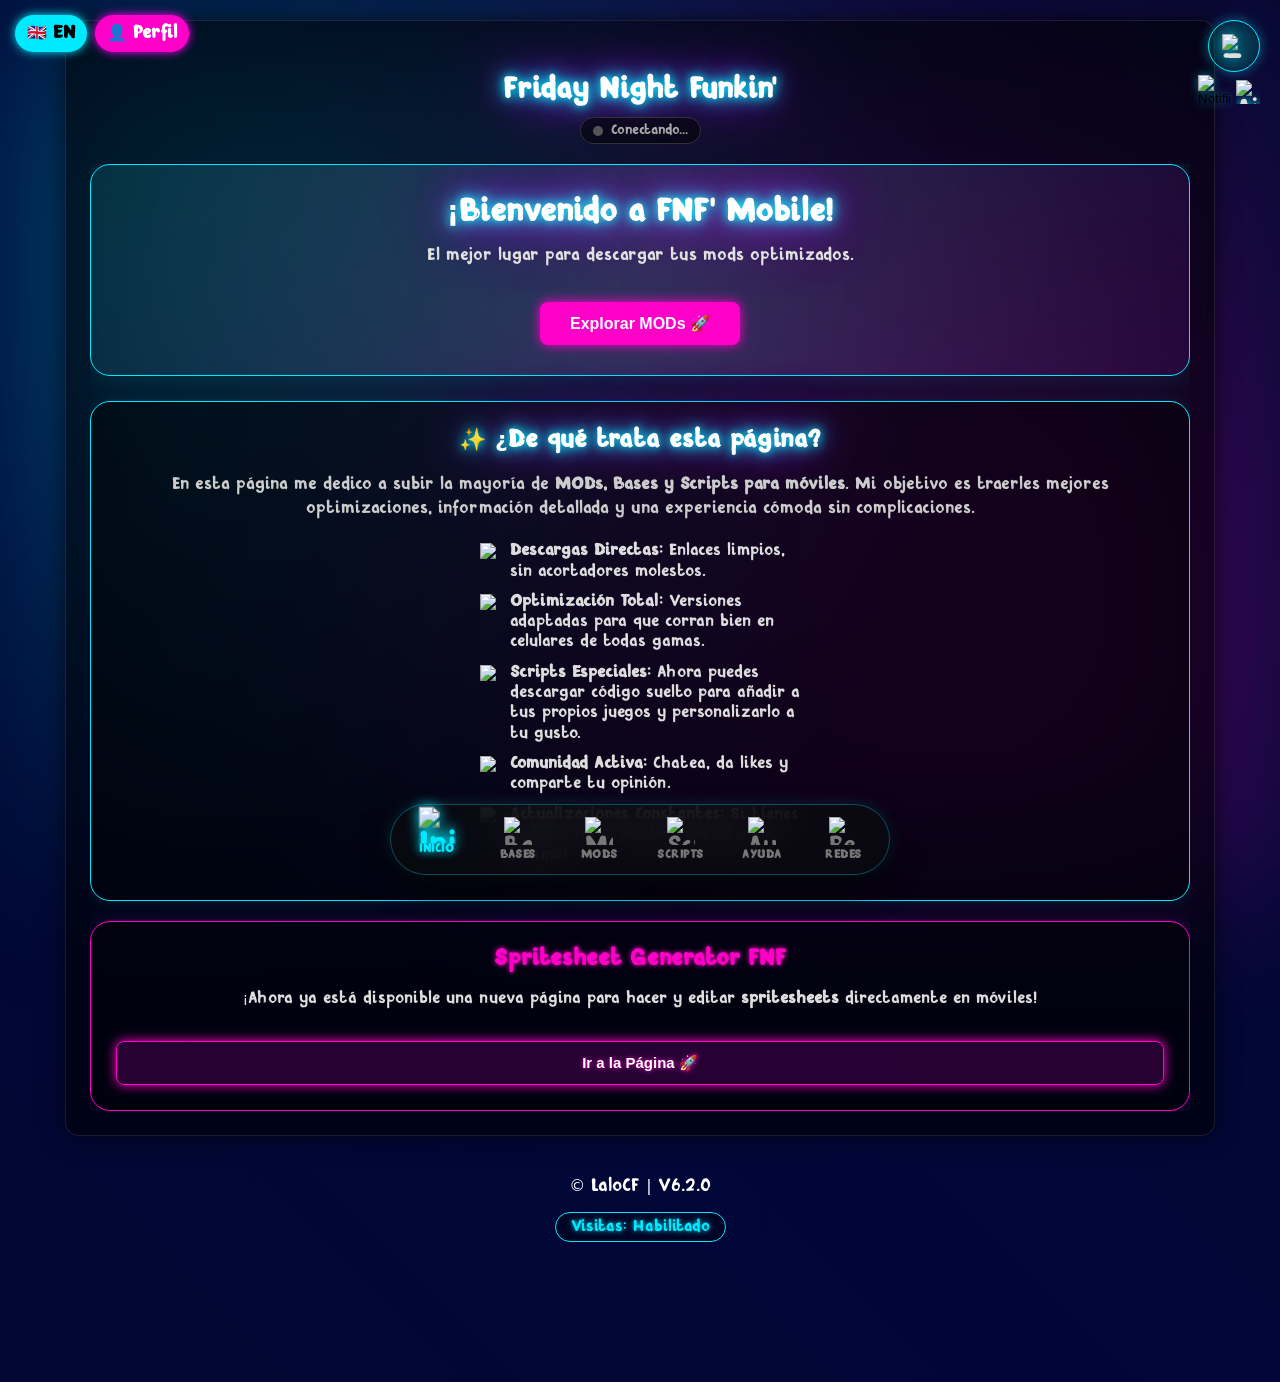
==== index.html @ 86d260ae "Update v6.2.0" ====
<!doctype html>
<html lang="es">

<head>
  <meta charset="utf-8" />
  <meta name="viewport" content="width=device-width,initial-scale=1, maximum-scale=1, user-scalable=no" />
  <title>FNF' - Mobile</title>

  <link rel="preconnect" href="https://www.gstatic.com" crossorigin>
  <link rel="preconnect" href="https://fnf-mobile-lalocf-default-rtdb.firebaseio.com" crossorigin>
  <link rel="apple-touch-icon" href="assets/icons/logo192.png">
  <link rel="icon" type="image/png" href="assets/icons/logo192.png">
  <link rel="shortcut icon" href="assets/icons/logo192.png">
  <link rel="manifest" href="manifest.json">
  <meta name="theme-color" content="#00eaff">
  <meta name="apple-mobile-web-app-capable" content="yes">
  <meta name="apple-mobile-web-app-status-bar-style" content="black-translucent">
  <meta name="viewport" content="width=device-width, initial-scale=1.0">

  <link rel="stylesheet" href="css/style.css">

  <link id="theme-style" rel="stylesheet" href="">

  <script>
    const savedTheme = localStorage.getItem('activeTheme') || 'default';
    if (savedTheme === 'retro') {
      document.write('<link rel="stylesheet" href="css/style2.css">');
    } else if (savedTheme === 'snokido') {
      document.write('<link rel="stylesheet" href="css/style3.css">');
    }

    const es_iOS = /iPad|iPhone|iPod/.test(navigator.userAgent) && !window.MSStream;

    if (es_iOS) {
      document.write('<link rel="stylesheet" href="css/style_liquidglass.css">');
      document.addEventListener("DOMContentLoaded", () => {
        document.body.classList.add('ios-theme');
      });
    }
  </script>
</head>

<body>

  <body>
    <div id="auth-overlay" class="auth-screen" style="display: none;">
      <div class="auth-card">
        <img src="assets/images/logo/LaloCF.webp" alt="Logo App" class="auth-logo">
        <h2>FNF' Ports Mobile</h2>
        <p data-es="Inicia sesión para acceder a las mejores bases, mods, scripts y soporte tecnico."
          data-en="Sign in to access the best engines, mods, scripts, and technical support.">
          Inicia sesión para acceder a las mejores bases, mods, scripts y soporte tecnico.
        </p>

        <button id="btn-google-login" onclick="iniciarSesionConGoogle()">
          <img src="https://cdn-icons-png.flaticon.com/128/300/300221.png" alt="Google">
          <span data-es="Entrar con Google" data-en="Sign in with Google">Iniciar sesión con Google</span>
        </button>

        <button onclick="entrarComoInvitado()"
          style="margin-top: 15px; width: 100%; padding: 12px; background: transparent; color: #b5b5bd; border: 1px solid rgba(255,255,255,0.2); border-radius: 14px; cursor: pointer; transition: 0.2s;">
          <span data-es="Iniciar sesión después" data-en="Sign in later">Iniciar sesión después</span>
        </button>
      </div>
    </div>

    <div id="profile-popup" class="popup">
      <div class="popup-content"
        style="text-align: center; padding: 25px; background: rgba(20, 20, 25, 0.95); backdrop-filter: blur(10px); -webkit-backdrop-filter: blur(10px); border: 1px solid rgba(255,255,255,0.1); border-radius: 24px; max-width: 340px; margin: auto;">
        <span class="popup-close" onclick="document.getElementById('profile-popup').classList.remove('show')"
          style="position: absolute; top: 15px; right: 15px; color: #aaa; cursor: pointer; font-size: 18px;">✖</span>
        <h2 class="glow" style="margin-bottom: 20px; color: white;" data-es="Mi Perfil" data-en="My Profile">Mi Perfil
        </h2>

        <div id="perfil-dinamico-contenido"></div>
      </div>
    </div>

    <div id="pro-menu-overlay" onclick="toggleProMenu()"></div>

    <div id="particles-container"></div>
    <nav class="bottom-nav">
      <div id="ios-pill" class="ios-glass-pill"></div>

      <div class="nav-item active" onclick="selectSection('home', this)">
        <span class="nav-icon"><img src="https://cdn-icons-png.flaticon.com/128/8367/8367640.png" alt="Inicio"></span>
        <span class="nav-text" data-es="Inicio" data-en="Home">Inicio</span>
      </div>
      <div class="nav-item" onclick="selectSection('apks', this)">
        <span class="nav-icon"><img src="https://cdn-icons-png.flaticon.com/128/5158/5158939.png" alt="Bases"></span>
        <span class="nav-text" data-es="Bases" data-en="Engines">Bases</span>
      </div>
      <div class="nav-item" onclick="selectSection('mods', this)">
        <span class="nav-icon"><img src="https://cdn-icons-png.flaticon.com/128/8176/8176146.png" alt="MODs"></span>
        <span class="nav-text" data-es="MODs" data-en="MODs">MODs</span>
      </div>
      <div class="nav-item" onclick="selectSection('scripts', this)">
        <span class="nav-icon"><img src="https://cdn-icons-png.flaticon.com/128/5567/5567743.png" alt="Scripts"></span>
        <span class="nav-text" data-es="Scripts" data-en="Scripts">Scripts</span>
      </div>
      <div class="nav-item" onclick="selectSection('help', this)">
        <span class="nav-icon"><img src="https://cdn-icons-png.flaticon.com/128/7978/7978351.png" alt="Ayuda"></span>
        <span class="nav-text" data-es="Ayuda" data-en="Help">Ayuda</span>
      </div>
      <div class="nav-item" onclick="selectSection('contact', this)">
        <span class="nav-icon"><img src="https://cdn-icons-png.flaticon.com/128/16955/16955208.png" alt="Redes"></span>
        <span class="nav-text" data-es="Redes" data-en="Socials">Redes</span>
      </div>
    </nav>

    <div id="toast-container" class="toast-container"></div>

    <div class="lang-btn" onclick="toggleLanguage()" id="langBtn"
      style="position:fixed; top:15px; left:15px; z-index:9999; background:var(--neon-blue, #00eaff); color:black; padding:8px 12px; border-radius:20px; font-weight:bold; cursor:pointer; box-shadow: 0 0 10px var(--neon-blue);">
      🇬🇧 EN</div>
    <div class="profile-btn" onclick="abrirPerfil()" id="profileBtn"
      style="position:fixed; top:15px; left:95px; z-index:9999; background:var(--neon-pink, #ff00ff); color:white; padding:8px 12px; border-radius:20px; font-weight:bold; cursor:pointer; box-shadow: 0 0 10px #ff00ff;">
      👤 <span data-es="Perfil" data-en="Profile">Perfil</span></div>

    <div id="settingsBtn" class="settings-btn" onclick="document.getElementById('settings-popup').classList.add('show')"
      style="display: flex; align-items: center; justify-content: center;">
      <img src="https://cdn-icons-png.flaticon.com/128/1040/1040221.png" alt="Ajustes"
        style="width: 24px; height: 24px; object-fit: contain;">
    </div>

    <div class="admin-float-btn" onclick="document.getElementById('admin-tools-popup').classList.add('show')"
      style="display: flex; align-items: center; justify-content: center;">
      <img src="https://cdn-icons-png.flaticon.com/128/1077/1077147.png" alt="Admin"
        style="width: 24px; height: 24px; object-fit: contain;">
    </div>
    <div class="theme-btn" onclick="toggleTheme()" style="display: flex; align-items: center; justify-content: center;">
      <img src="https://cdn-icons-png.flaticon.com/128/12180/12180668.png" alt="Tema Claro/Oscuro"
        style="width: 24px; height: 24px; object-fit: contain;">
    </div>

    <div class="notif-container">
      <button class="notif-bell-btn" onclick="toggleNotificaciones()">
        <img src="https://cdn-icons-png.flaticon.com/128/8509/8509651.png" alt="Notificaciones">
        <span id="badge-contador" class="notif-badge" style="display: none;">0</span>
      </button>
    </div>

    <div id="panel-notificaciones" class="notif-panel hidden">
      <div class="notif-header">
        <h3>Notificaciones</h3>
        <button class="close-notif" onclick="toggleNotificaciones()">✕</button>
      </div>
      <div id="admin-notif-area" class="admin-area" style="display: none;">
        <textarea id="txt-nueva-notif" placeholder="Aviso para los usuarios..."></textarea>
        <button class="btn-enviar-notif" onclick="enviarNotificacion()">Enviar Aviso</button>
      </div>
      <div id="lista-notificaciones" class="notif-list"></div>
    </div>
    </div>

    <div id="settings-popup" class="popup">
      <div class="popup-content popup-scroll-body"
        style="text-align: center; padding: 20px; max-width: 90%; width: 400px; max-height: 80vh; overflow-y: auto; box-sizing: border-box;">
        <span class="popup-close" onclick="document.getElementById('settings-popup').classList.remove('show')">✖</span>
        <h2 class="glow" data-es="Ajustes FNF'" data-en="FNF' Settings">Ajustes FNF'</h2>

        <div class="color-picker-wrapper" style="box-sizing: border-box; width: 100%;">
          <input type="color" id="themeColor" value="#00eaff">
          <span data-es="Color del Tema" data-en="Theme Color" style="font-weight: bold; color: var(--neon-blue);">Color
            del Tema</span>
        </div>

        <div
          style="margin-top: 15px; background: rgba(255,255,255,0.05); padding: 15px; border-radius: 10px; border: 1px solid #333; text-align: left; box-sizing: border-box; width: 100%;">
          <span style="font-weight: bold; color: #fff; display: block; margin-bottom: 10px;" data-es="Skin de la Página"
            data-en="Page Skin">Skin de la Página</span>

          <select id="themeSelector"
            style="width: 100%; padding: 10px; background: #000; color: var(--neon-blue); border: 1px solid var(--neon-blue); outline: none; font-size: 14px; cursor: pointer;">
            <option value="default">Tema Moderno (Glassmorphism)</option>
            <option value="retro">Tema Retro (Arcade)</option>
            <option value="snokido">Tema Snokido</option>
          </select>
        </div>

        <label
          style="display: flex; justify-content: space-between; align-items: center; margin-top: 15px; background: rgba(0,234,255,0.1); padding: 15px; border-radius: 8px; border: 1px solid var(--neon-blue); cursor: pointer; box-sizing: border-box; width: 100%;">
          <span style="font-weight: bold; color: var(--neon-blue); text-shadow: 0 0 5px var(--neon-blue);"
            data-es="🌈 Modo RGB (Chroma)" data-en="RGB Mode (Chroma)">Modo RGB (Chroma)</span>
          <input type="checkbox" id="chromaToggle" style="transform: scale(1.3);">
        </label>

        <div
          style="margin-top: 15px; text-align: left; background: rgba(255,255,255,0.05); padding: 15px; border-radius: 10px; border: 1px solid #333; box-sizing: border-box; width: 100%;">
          <h3 style="margin-top:0; font-size: 14px; color: var(--neon-blue); text-align: center;"
            data-es="⚡ Visuales y Rendimiento" data-en="⚡ Visuals & Performance">⚡ Visuales y Rendimiento</h3>

          <label
            style="display: flex; justify-content: space-between; align-items: center; margin-bottom: 15px; color: #ccc; font-size: 13px; cursor: pointer; width: 100%;">
            <span data-es="Partículas Animadas" data-en="Animated Particles">Partículas Animadas</span>
            <input type="checkbox" id="particlesToggle" style="transform: scale(1.3);">
          </label>

          <label
            style="display: flex; justify-content: space-between; align-items: center; margin-bottom: 15px; color: #ccc; font-size: 13px; cursor: pointer; width: 100%;">
            <span data-es="Modo Gama Baja" data-en="Low-End Mode">Modo Gama Baja</span>
            <input type="checkbox" id="lowEndToggle" style="transform: scale(1.3);">
          </label>

          <div style="border-top: 1px dashed #555; padding-top: 15px; margin-top: 5px; width: 100%;">
            <span style="display:block; margin-bottom: 10px; color: #ccc; font-size: 13px;"
              data-es="Intensidad del Cristal (Blur)" data-en="Glass Intensity (Blur)">Intensidad del Cristal
              (Blur)</span>
            <input type="range" id="blurSlider" min="0" max="30" value="15"
              style="width: 100%; cursor: pointer; box-sizing: border-box;">
          </div>

          <div style="margin-top: 15px; width: 100%;">
            <span style="display:block; margin-bottom: 10px; color: #ccc; font-size: 13px;"
              data-es="Grosor de Píldora iOS" data-en="iOS Pill Thickness">Grosor de Píldora iOS</span>
            <input type="range" id="pillSizeSlider" min="0" max="15" value="5"
              style="width: 100%; cursor: pointer; box-sizing: border-box;">
          </div>
        </div>

        <div class="font-picker-wrapper"
          style="margin-top: 15px; background: rgba(255,255,255,0.05); padding: 15px; border-radius: 10px; text-align: left; border: 1px solid #333; box-sizing: border-box; width: 100%;">
          <span style="display:block; margin-bottom: 8px; font-weight: bold; color: #fff;"
            data-es="Fuente Personalizada (.ttf)" data-en="Custom Font (.ttf)">Fuente Personalizada (.ttf)</span>
          <input type="file" id="customFontUpload" accept=".ttf"
            style="width: 100%; color: #fff; font-size: 12px; box-sizing: border-box;">
        </div>

        <div
          style="margin-top: 20px; border-top: 1px solid #333; padding-top: 15px; box-sizing: border-box; width: 100%;">
          <button class="btn" style="width:100%; background: #444; box-sizing: border-box;" onclick="resetSettings()"
            data-es="Restablecer Por Defecto" data-en="Reset to Default">Restablecer Por Defecto</button>
        </div>
      </div>
    </div>

    <div id="maintenance-popup" class="popup">
      <div class="popup-content"
        style="border: 2px solid #ff003c; box-shadow: 0 0 20px rgba(255, 0, 60, 0.5); text-align: center; max-width: 300px;">
        <h2 style="color: #ff003c; text-shadow: 0 0 10px #ff003c; font-size: 24px; margin-bottom: 10px;">🚧
          MANTENIMIENTO 🚧</h2>

        <h3 id="maintenance-mod-name" style="color: var(--neon-yellow); margin-bottom: 15px; font-size: 18px;">Nombre
          del Mod</h3>

        <p style="color: #ddd; font-size: 14px; line-height: 1.5; margin-bottom: 15px;">
          El enlace de descarga de este MOD ha sido reportado por la comunidad debido a una caída.
        </p>
        <p style="color: var(--neon-green); font-size: 13px; font-weight: bold; margin-bottom: 20px;">
          El Administrador ya ha sido notificado y está trabajando en repararlo. ¡Vuelve pronto!
        </p>

        <button class="btn" onclick="document.getElementById('maintenance-popup').classList.remove('show')"
          style="background-color: #333; color: white; width: 100%;">Entendido</button>
      </div>
    </div>



    <div id="ban-popup" class="popup">
      <div class="popup-content" style="padding: 20px;">
        <h2 class="glow" style="text-align: center;">🔨 Control de Baneo</h2>
        <p id="ban-target-info" style="font-size: 14px; margin-bottom: 15px; color: var(--neon-pink);"></p>
        <input type="text" id="banReason" class="reg-input" placeholder="Motivo del baneo">
        <input type="number" id="banDuration" class="reg-input" placeholder="Horas (ej: 24)" value="24">
        <button class="btn" id="confirmBanBtn" style="width: 100%; background: red;">Banear Usuario</button>
        <button class="btn" onclick="document.getElementById('ban-popup').classList.remove('show')"
          style="width: 100%; background: #444; margin-top: 10px;">Cancelar</button>
      </div>
    </div>

    <div id="admin-popup" class="popup">
      <div class="popup-content" style="text-align: center; padding: 20px;">
        <h2 class="glow">Acceso Superusuario</h2>
        <p>Introduce el código de seguridad:</p>
        <input type="password" id="adminCode" class="reg-input" placeholder="Código">
        <button class="btn" onclick="verifyAdmin()" style="width: 100%">Entrar</button>
        <p onclick="document.getElementById('admin-popup').classList.remove('show')"
          style="cursor:pointer; color:gray; font-size:12px; margin-top:10px;">Cancelar</p>
      </div>
    </div>

    <div id="admin-tools-popup" class="popup">
      <div class="popup-content" style="padding: 20px; text-align: center;">
        <span class="popup-close"
          onclick="document.getElementById('admin-tools-popup').classList.remove('show')">✖</span>
        <h2 class="glow">Panel de Control Global</h2>
        <textarea id="globalNotifText" class="reg-input" placeholder="Ej: Enviar una Notificación" rows="3"
          style="resize:none;"></textarea>
        <button class="btn" onclick="sendGlobalNotification()"
          style="width: 30%; display: flex; align-items: center; justify-content: center; gap: 8px;">
          <img src="https://cdn-icons-png.flaticon.com/128/1827/1827370.png" style="align-items: center;" alt="Campana"
            class="btn-icon">
          Enviar Notificación
        </button>

        <hr style="border: 1px solid #333; margin: 15px 0;">
        <h3 style="color: #aaa; font-size: 14px; margin-bottom: 10px;">Opciones de Desarrollador:</h3>
        <button class="btn" id="btnForceIOS" onclick="toggleForceIOS()"
          style="width: 100%; background: #222; border: 1px solid #00eaff; color: #00eaff;">🍏 Forzar Interfaz
          iOS</button>
      </div>
    </div>

    <div id="update-popup" class="popup">
      <div class="popup-content glass-update-card" style="padding: 0; width: 90%; max-width: 400px;">

        <div class="update-header-art">
          <div class="update-icon-circle"
            style="background: rgb(42, 42, 42); width: 60px; height: 60px; border-radius: 50%; display: flex; align-items: center; justify-content: center; margin: 0 auto; box-shadow: 0 0 20px rgba(255,255,255,0.3);">
            <img src="https://cdn-icons-png.flaticon.com/128/14466/14466980.png" alt="Actualización"
              style="width: 65px;">
          </div>
          <div class="popup-close" onclick="closeUpdatePopup()"
            style="position: absolute; top: 15px; right: 15px; color: white; cursor: pointer;">✖</div>
        </div>
        <div class="update-body">
          <h2 class="glow" style="margin: 0; font-size: 24px; color: white; letter-spacing: 1px;"
            data-es="¡Novedades v6.1.0!" data-en="What's New v6.0.0!">¡Novedades v6.1.0!</h2>
          <p style="text-align: center; color: #a1a1aa; font-size: 14px; margin-bottom: 20px;">Los cambios más recientes
            en FNF Mobile:</p>
          <ul class="update-list-modern" style="margin-top:15px; list-style: none; padding-left: 0;">

            <li
              style="display: flex; align-items: center; gap: 10px; border-left: 4px solid var(--neon-blue); padding: 8px; margin-bottom: 5px; background: rgba(255,255,255,0.05);">
              <img src="https://cdn-icons-png.flaticon.com/128/16595/16595006.png" alt=""
                style="width: 20px; height: 20px; flex-shrink: 0; object-fit: contain; border-radius: 0 !important; transform: translateY(1.5px);">
              <span data-es="Se añadio un nuevo mod <b>EliasFunki Revive!</b>"
                data-en="Added new <b>EliasFunki Revive!</b> mod" style="font-size: 13.5px; line-height: 1.3;"> Se
                añadio un nuevo mod: <b>EliasFunki Revive! </b></span>
            </li>

            <li
              style="display: flex; align-items: center; gap: 10px; border-left: 4px solid var(--neon-red); padding: 8px; margin-bottom: 5px; background: rgba(255,255,255,0.05);">
              <img src="https://cdn-icons-png.flaticon.com/128/891/891448.png" alt=""
                style="width: 20px; height: 20px; flex-shrink: 0; object-fit: contain; border-radius: 0 !important; transform: translateY(1.5px);">
              <span data-es="Se añadio un nuevo apartado en la pagina de Inicio"
                data-en="A new section was added to the Home page" style="font-size: 13.5px; line-height: 1.3;"> Se
                añadio un nuevo apartado en la pagina de Inicio</span>
            </li>

            <li
              style="display: flex; align-items: center; gap: 10px; border-left: 4px solid var(--neon-red); padding: 8px; margin-bottom: 5px; background: rgba(255,255,255,0.05);">
              <img src="https://cdn-icons-png.flaticon.com/128/4149/4149678.png" alt=""
                style="width: 20px; height: 20px; flex-shrink: 0; object-fit: contain; border-radius: 0 !important; transform: translateY(1.5px);">
              <span data-es="Corrección de errores y mejoras" data-en="Bug fixes and improvements"
                style="font-size: 13.5px; line-height: 1.3;">Corrección de errores y mejoras</span>
            </li>

          </ul>
          <button class="btn-update-action" onclick="closeUpdatePopup()" data-es="¡Entendido!" data-en="Got it!"
            style="margin-top: 15px;">¡Entendido!</button>
        </div>
      </div>
    </div>

    <div id="install-popup" class="popup">
      <div class="popup-content" style="text-align: center; padding: 25px; max-width: 350px;">
        <h2 class="glow" style="margin-top:0; font-size:22px;" data-es="📱 Instalar App" data-en="📱 Install App">📱
          Instalar App</h2>
        <div style="display: flex; gap: 10px; margin-top: 15px;">
          <button class="btn" style="flex: 1; background: #444;" onclick="dismissInstall()" data-es="Luego"
            data-en="Later">Luego</button>
          <button class="btn" style="flex: 1;" onclick="installApp()" data-es="Sí, instalar" data-en="Install">Sí,
            instalar</button>
        </div>
      </div>
    </div>

    <div id="register-popup" class="popup">
      <div class="popup-content" style="text-align: center; padding: 20px;">
        <h2 class="glow" data-es="Registro de Usuario" data-en="User Registration">Registro de Usuario</h2>
        <input type="text" id="regName" class="reg-input" placeholder="Tu Apodo">
        <input type="url" id="regLink" class="reg-input" placeholder="Link de tu canal de YouTube (Opcional)">
        <input type="url" id="regAvatar" class="reg-input" placeholder="URL Foto (Opcional)">
        <button class="btn" onclick="saveRegistration()" style="width: 100%" data-es="Aceptar"
          data-en="Accept">Aceptar</button>
      </div>
    </div>

    <header id="snokido-header" class="master-header" style="display: none;">
      <div class="top-bar">
        <div class="logo-text">FNF'</div>

        <div class="top-bar-actions">
          <div class="action-icon" onclick="toggleTheme()" title="Cambiar Tema">☼</div>
          <div class="action-icon" onclick="document.getElementById('search-popup').classList.add('show')"
            title="Buscar">🔍</div>
          <div class="action-icon" onclick="abrirPerfil()" title="Perfil">👤</div>
        </div>
      </div>

      <nav class="sub-bar">
        <div class="sub-bar-wrapper">
          <div class="home-nav-item" onclick="selectSection('home', this)">🏠</div>
          <button class="filter-btn" onclick="selectSection('apks', this)">Bases</button>
          <button class="filter-btn" onclick="selectSection('mods', this)">Mods</button>
          <button class="filter-btn" onclick="selectSection('help', this)">Ayuda</button>
          <button class="filter-btn" onclick="selectSection('scripts', this)">Scripts</button>
        </div>
      </nav>
    </header>

    <div class="container">
      <header
        style="display:flex; justify-content:center; align-items:center; margin-bottom:20px; position:relative; margin-top: 30px;">
        <div style="text-align:center">

          <h1 class="glow" id="fnf-title" onclick="activarAdminOculto()"
            style="user-select: none; touch-action: manipulation; cursor: pointer; margin: 0; font-size: 26px;">
            Friday Night Funkin'
          </h1>

          <div class="server-status" style="margin-top: 10px;">
            <div id="statusDot" class="status-dot"></div>
            <span id="statusText">Conectando...</span>
          </div>

        </div>
      </header>

      <div id="searchContainer" class="search-wrapper" style="display:none;">
        <input type="text" id="globalSearch" class="search-input" placeholder="🔍 Buscar..." onkeyup="filterContent()">
      </div>

      <div id="filterContainer" class="filter-bar" style="display:none;">
        <div class="filter-btn active" onclick="setFilter('all', this)" data-es="Todos" data-en="All">Todos</div>
        <div class="filter-btn" onclick="setFilter('low', this)">🟢 <span data-es="Gama Baja" data-en="Low End">Gama
            Baja</span></div>
        <div class="filter-btn" onclick="setFilter('mid', this)">🟡 <span data-es="Gama Media" data-en="Mid End">Gama
            Media</span></div>
        <div class="filter-btn" onclick="setFilter('high', this)">🔴 <span data-es="Gama Alta" data-en="High End">Gama
            Alta</span></div>
      </div>

      <section id="home" class="section active">
        <div class="hero-banner">
          <h1 class="glow" style="font-size: 28px; margin-bottom: 15px; margin-top: 0;"
            data-es="¡Bienvenido a FNF' Mobile!" data-en="Welcome to FNF' Mobile!">¡Bienvenido a FNF' Mobile!</h1>
          <p style="color: #ddd; margin-bottom: 25px; font-size: 15px; line-height: 1.4;"
            data-es="El mejor lugar para descargar tus mods optimizados."
            data-en="The best place to download optimized mods.">El mejor lugar para descargar tus mods optimizados.</p>
          <button class="btn" style="font-size: 16px; padding: 12px 30px;"
            onclick="document.querySelectorAll('.nav-item')[2].click()" data-es="Explorar MODs 🚀"
            data-en="Explore MODs 🚀">Explorar MODs 🚀</button>
        </div>

        <div class="info-card">
          <h2 class="glow" style="font-size: 22px; margin-top: 0;" data-es="✨ ¿De qué trata esta página?"
            data-en="✨ What is this page about?">✨ ¿De qué trata esta página?</h2>
          <p style="color: #ccc; font-size: 15px; line-height: 1.6; margin-bottom: 20px;"
            data-es="En esta página me dedico a subir la mayoría de <b>MODs, Bases y Scripts para móviles</b>. Mi objetivo es traerles mejores optimizaciones, información detallada y una experiencia cómoda sin complicaciones."
            data-en="On this page, I upload most of the <b>MODs, Engines, and Scripts</b> for mobile devices. My goal is to bring you better optimizations, detailed information, and a comfortable, hassle-free experience.">
            En esta página me dedico a subir la mayoría de <b>MODs, Motores y Scripts para móviles</b>. Mi objetivo es
            traerles mejores optimizaciones, información detallada y una experiencia cómoda sin complicaciones.</p>

          <ul class="info-list">
            <li style="display: flex; align-items: flex-start; gap: 10px;">
              <img src="https://cdn-icons-png.flaticon.com/128/892/892303.png" alt="Cohete"
                style="width: 20px; height: 20px; flex-shrink: 0; object-fit: contain; border-radius: 0 !important; transform: translateY(2px);">
              <span data-es="<b>Descargas Directas:</b> Enlaces limpios, sin acortadores molestos."
                data-en="<b>Direct Downloads:</b> Clean links, without annoying shorteners."
                style="line-height: 1.4;"><b>Descargas Directas:</b> Enlaces limpios, sin acortadores molestos.</span>
            </li>

            <li style="display: flex; align-items: flex-start; gap: 10px;">
              <img src="https://cdn-icons-png.flaticon.com/128/541/541070.png" alt="Celular"
                style="width: 20px; height: 20px; flex-shrink: 0; object-fit: contain; border-radius: 0 !important; transform: translateY(2px);">
              <span
                data-es="<b>Optimización Total:</b> Versiones adaptadas para que corran bien en celulares de todas gamas."
                data-en="<b>Total Optimization:</b> Adapted versions to run smoothly on all mobile devices."
                style="line-height: 1.4;"><b>Optimización Total:</b> Versiones adaptadas para que corran bien en
                celulares de todas gamas.</span>
            </li>

            <li style="display: flex; align-items: flex-start; gap: 10px;">
              <img src="https://cdn-icons-png.flaticon.com/128/17205/17205086.png" alt="Scripts"
                style="width: 20px; height: 20px; flex-shrink: 0; object-fit: contain; border-radius: 0 !important; transform: translateY(2px);">
              <span
                data-es="<b>Scripts Especiales:</b> Ahora puedes descargar código suelto para añadir a tus propios juegos y personalizarlo a tu gusto."
                data-en="<b>Special Scripts:</b> Now you can download custom code to add to your own games and personalize it to your liking."
                style="line-height: 1.4;"><b>Scripts Especiales:</b> Ahora puedes descargar código suelto para añadir a
                tus propios juegos y personalizarlo a tu gusto.</span>
            </li>

            <li style="display: flex; align-items: flex-start; gap: 10px;">
              <img src="https://cdn-icons-png.flaticon.com/128/3097/3097841.png" alt="Comunidad"
                style="width: 20px; height: 20px; flex-shrink: 0; object-fit: contain; border-radius: 0 !important; transform: translateY(2px);">
              <span data-es="<b>Comunidad Activa:</b> Chatea, da likes y comparte tu opinión."
                data-en="<b>Active Community:</b> Chat, leave likes, and share your opinion."
                style="line-height: 1.4;"><b>Comunidad Activa:</b> Chatea, da likes y comparte tu opinión.</span>
            </li>

            <li style="display: flex; align-items: flex-start; gap: 10px;">
              <img src="https://cdn-icons-png.flaticon.com/128/1265/1265905.png" alt="Campana"
                style="width: 20px; height: 20px; flex-shrink: 0; object-fit: contain; border-radius: 0 !important; transform: translateY(2px);">
              <span data-es="<b>Actualizaciones Constantes:</b> Si tienes dudas o ideas puedes contactarme. ¡Animo!"
                data-en="<b>Constant Updates:</b> If you have questions or ideas, you can contact me. Keep it up!"
                style="line-height: 1.4;"><b>Actualizaciones Constantes:</b> Si tienes dudas o ideas puedes contactarme.
                ¡Animo!</span>
            </li>
          </ul>
        </div>

        <div class="info-card"
          style="margin-top: 20px; border: 1px solid var(--neon-pink); box-shadow: 0 0 15px rgba(255, 0, 255, 0.15);">
          <h2 class="glow"
            style="font-size: 20px; margin-top: 0; color: var(--neon-pink); text-shadow: 0 0 5px var(--neon-pink);"
            data-es="Spritesheet Generator FNF" data-en="Spritesheet Generator FNF">Spritesheet Generator FNF</h2>
          <p style="color: #ddd; font-size: 14.5px; line-height: 1.5; margin-bottom: 20px;"
            data-es="¡Ahora ya está disponible una nueva página para hacer y editar <b>spritesheets</b> directamente en móviles!"
            data-en="A new page is now available to make and edit <b>spritesheets</b> directly on mobile!">¡Ahora ya
            está disponible una nueva página para hacer y editar <b>spritesheets</b> directamente en móviles!</p>
          <button class="btn"
            style="width: 100%; font-size: 15px; padding: 12px; background: rgba(255, 0, 255, 0.15); border: 1px solid var(--neon-pink); color: #fff; text-shadow: 0 0 5px var(--neon-pink); font-weight: bold; transition: all 0.3s ease;"
            onclick="window.open('https://lalocf2.github.io/spritesheet-generator-fnf/', '_blank')"
            data-es="Ir a la Página 🚀" data-en="Go to Page 🚀">Ir a la Página 🚀</button>
        </div>

      </section>

      <section id="apks" class="section">
        <h2 class="glow" data-es="Descargas" data-en="Downloads">Descargas</h2>
        <div class="apks-grid" id="apksContainer">

          <div class="apk-card">
            <button class="admin-led-btn" id="btn-led-apk1" onclick="toggleGreenLed('apk1', event)"
              style="display: flex; align-items: center; gap: 4px;">
              <img src="https://cdn-icons-png.flaticon.com/128/14035/14035769.png" alt="LED"
                style="width: 18px; height: 18px; object-fit: contain; transform: translateY(4.5px);"> Act. LED
            </button>
            <div class="like-container" id="like-apk1" onclick="handleLike('apk1', this)"
              style="display: flex; align-items: center; gap: 4px;">
              <span class="like-icon" style="display: flex; align-items: center;"><img
                  src="https://cdn-icons-png.flaticon.com/128/8028/8028304.png" alt="Like"
                  style="width: 20px; height: 20px; object-fit: contain; transform: translateY(4.5px);"></span>
              <span class="like-count" id="count-apk1">0</span>
            </div>
            <div class="dl-counter" style="display: flex; align-items: center; gap: 4px;">
              <img src="https://cdn-icons-png.flaticon.com/128/892/892303.png" alt="Descargas"
                style="width: 18px; height: 18px; object-fit: contain; transform: translateY(4.5px);"> <span
                id="dl-apk1">0</span>
            </div>

            <div style="text-align: right; margin-top: -2px; margin-bottom: 5px;">
              <button onclick="cargarNovedadesTXT('apk1', 'base')"
                style="width: 35%; padding: 6px 10px; background: rgba(144, 19, 254, 0.2); color: #d088ff; border: 1px solid rgba(144, 19, 254, 0.5); border-radius: 20px; font-weight: bold; font-size: 11px; cursor: pointer; backdrop-filter: blur(4px); -webkit-backdrop-filter: blur(4px); transition: 0.2s;">
                📋 Novedades
              </button>
            </div>

            <div style="width: 100%; display: block; clear: both; margin-top: 6px; margin-bottom: 6px;">
              <button onclick="abrirMenuCompartir('apk1', 'Psych Engine')"
                style="display: inline-flex; align-items: center; gap: 3px; background-color: rgba(0, 234, 255, 0.1); color: #00eaff; border: 1px solid #00eaff; padding: 2px 6px; border-radius: 4px; font-size: 10px; font-weight: bold; cursor: pointer; line-height: 1; vertical-align: middle;">
                <img src="https://cdn-icons-png.flaticon.com/128/2099/2099085.png" alt="Share"
                  style="width: 10px; height: 10px; object-fit: contain; filter: invert(1);"> Compartir
              </button>
            </div>

            <img src="assets/images/webp/logopsych.webp">
            <h3><span class="led-dot led-green" id="led-green-apk1" style="display:none;"></span>Psych Engine</h3>
            <div class="card-buttons">
              <button class="btn" onclick="openApkInfo('apk1')" data-es="Más Info" data-en="More Info">Más Info</button>
              <button class="btn btn-chat" onclick="openModComments('apk1', 'Psych Engine')"
                style="display: flex; align-items: center; justify-content: center; gap: 5px;">
                <img src="https://cdn-icons-png.flaticon.com/128/1041/1041916.png" alt="Chat"
                  style="width: 20px; height: 20px; object-fit: contain; transform: translateY(4.5px);"> Chat
              </button>
            </div>
          </div>

          <div class="apk-card">
            <button class="admin-led-btn" id="btn-led-apk2" onclick="toggleGreenLed('apk2', event)"
              style="display: flex; align-items: center; gap: 4px;">
              <img src="https://cdn-icons-png.flaticon.com/128/14035/14035769.png" alt="LED"
                style="width: 18px; height: 18px; object-fit: contain; transform: translateY(4.5px);"> Act. LED
            </button>
            <div class="like-container" id="like-apk2" onclick="handleLike('apk2', this)"
              style="display: flex; align-items: center; gap: 4px;">
              <span class="like-icon" style="display: flex; align-items: center;"><img
                  src="https://cdn-icons-png.flaticon.com/128/8028/8028304.png" alt="Like"
                  style="width: 20px; height: 20px; object-fit: contain; transform: translateY(4.5px);"></span>
              <span class="like-count" id="count-apk2">0</span>
            </div>
            <div class="dl-counter" style="display: flex; align-items: center; gap: 4px;">
              <img src="https://cdn-icons-png.flaticon.com/128/892/892303.png" alt="Descargas"
                style="width: 18px; height: 18px; object-fit: contain; transform: translateY(4.5px);"> <span
                id="dl-apk2">0</span>
            </div>

            <div style="text-align: right; margin-top: -2px; margin-bottom: 5px;">
              <button onclick="cargarNovedadesTXT('apk2', 'base')"
                style="width: 35%; padding: 6px 10px; background: rgba(144, 19, 254, 0.2); color: #d088ff; border: 1px solid rgba(144, 19, 254, 0.5); border-radius: 20px; font-weight: bold; font-size: 11px; cursor: pointer; backdrop-filter: blur(4px); -webkit-backdrop-filter: blur(4px); transition: 0.2s;">
                📋 Novedades
              </button>
            </div>

            <div style="width: 100%; display: block; clear: both; margin-top: 6px; margin-bottom: 6px;">
              <button onclick="abrirMenuCompartir('apk2', 'Psych Online')"
                style="display: inline-flex; align-items: center; gap: 3px; background-color: rgba(0, 234, 255, 0.1); color: #00eaff; border: 1px solid #00eaff; padding: 2px 6px; border-radius: 4px; font-size: 10px; font-weight: bold; cursor: pointer; line-height: 1; vertical-align: middle;">
                <img src="https://cdn-icons-png.flaticon.com/128/2099/2099085.png" alt="Share"
                  style="width: 10px; height: 10px; object-fit: contain; filter: invert(1);"> Compartir
              </button>
            </div>

            <img src="assets/images/webp/logoonline.webp">
            <h3><span class="led-dot led-green" id="led-green-apk2" style="display:none;"></span>Psych Online</h3>
            <div class="card-buttons">
              <button class="btn" onclick="openApkInfo('apk2')" data-es="Más Info" data-en="More Info">Más Info</button>
              <button class="btn btn-chat" onclick="openModComments('apk2', 'Psych Online')"
                style="display: flex; align-items: center; justify-content: center; gap: 5px;">
                <img src="https://cdn-icons-png.flaticon.com/128/1041/1041916.png" alt="Chat"
                  style="width: 20px; height: 20px; object-fit: contain; transform: translateY(4.5px);"> Chat
              </button>
            </div>
          </div>

          <div class="apk-card">
            <button class="admin-led-btn" id="btn-led-apk3" onclick="toggleGreenLed('apk3', event)"
              style="display: flex; align-items: center; gap: 4px;">
              <img src="https://cdn-icons-png.flaticon.com/128/14035/14035769.png" alt="LED"
                style="width: 18px; height: 18px; object-fit: contain; transform: translateY(4.5px);"> Act. LED
            </button>
            <div class="like-container" id="like-apk3" onclick="handleLike('apk3', this)"
              style="display: flex; align-items: center; gap: 4px;">
              <span class="like-icon" style="display: flex; align-items: center;"><img
                  src="https://cdn-icons-png.flaticon.com/128/8028/8028304.png" alt="Like"
                  style="width: 20px; height: 20px; object-fit: contain; transform: translateY(4.5px);"></span>
              <span class="like-count" id="count-apk3">0</span>
            </div>
            <div class="dl-counter" style="display: flex; align-items: center; gap: 4px;">
              <img src="https://cdn-icons-png.flaticon.com/128/892/892303.png" alt="Descargas"
                style="width: 18px; height: 18px; object-fit: contain; transform: translateY(4.5px);"> <span
                id="dl-apk3">0</span>
            </div>

            <div style="text-align: right; margin-top: -2px; margin-bottom: 5px;">
              <button onclick="cargarNovedadesTXT('apk3', 'base')"
                style="width: 35%; padding: 6px 10px; background: rgba(144, 19, 254, 0.2); color: #d088ff; border: 1px solid rgba(144, 19, 254, 0.5); border-radius: 20px; font-weight: bold; font-size: 11px; cursor: pointer; backdrop-filter: blur(4px); -webkit-backdrop-filter: blur(4px); transition: 0.2s;">
                📋 Novedades
              </button>
            </div>

            <div style="width: 100%; display: block; clear: both; margin-top: 6px; margin-bottom: 6px;">
              <button onclick="abrirMenuCompartir('apk3', 'CodeName Engine')"
                style="display: inline-flex; align-items: center; gap: 3px; background-color: rgba(0, 234, 255, 0.1); color: #00eaff; border: 1px solid #00eaff; padding: 2px 6px; border-radius: 4px; font-size: 10px; font-weight: bold; cursor: pointer; line-height: 1; vertical-align: middle;">
                <img src="https://cdn-icons-png.flaticon.com/128/2099/2099085.png" alt="Share"
                  style="width: 10px; height: 10px; object-fit: contain; filter: invert(1);"> Compartir
              </button>
            </div>

            <img src="assets/images/webp/logocode.webp">
            <h3><span class="led-dot led-green" id="led-green-apk3" style="display:none;"></span>CodeName Engine</h3>
            <div class="card-buttons">
              <button class="btn" onclick="openApkInfo('apk3')" data-es="Más Info" data-en="More Info">Más Info</button>
              <button class="btn btn-chat" onclick="openModComments('apk3', 'CodeName Engine')"
                style="display: flex; align-items: center; justify-content: center; gap: 5px;">
                <img src="https://cdn-icons-png.flaticon.com/128/1041/1041916.png" alt="Chat"
                  style="width: 20px; height: 20px; object-fit: contain; transform: translateY(4.5px);"> Chat
              </button>
            </div>
          </div>

          <div class="apk-card">
            <button class="admin-led-btn" id="btn-led-apk4" onclick="toggleGreenLed('apk4', event)"
              style="display: flex; align-items: center; gap: 4px;">
              <img src="https://cdn-icons-png.flaticon.com/128/14035/14035769.png" alt="LED"
                style="width: 18px; height: 18px; object-fit: contain; transform: translateY(4.5px);"> Act. LED
            </button>
            <div class="like-container" id="like-apk4" onclick="handleLike('apk4', this)"
              style="display: flex; align-items: center; gap: 4px;">
              <span class="like-icon" style="display: flex; align-items: center;"><img
                  src="https://cdn-icons-png.flaticon.com/128/8028/8028304.png" alt="Like"
                  style="width: 20px; height: 20px; object-fit: contain; transform: translateY(4.5px);"></span>
              <span class="like-count" id="count-apk4">0</span>
            </div>
            <div class="dl-counter" style="display: flex; align-items: center; gap: 4px;">
              <img src="https://cdn-icons-png.flaticon.com/128/892/892303.png" alt="Descargas"
                style="width: 18px; height: 18px; object-fit: contain; transform: translateY(4.5px);"> <span
                id="dl-apk4">0</span>
            </div>

            <div style="text-align: right; margin-top: -2px; margin-bottom: 5px;">
              <button onclick="cargarNovedadesTXT('apk4', 'base')"
                style="width: 35%; padding: 6px 10px; background: rgba(144, 19, 254, 0.2); color: #d088ff; border: 1px solid rgba(144, 19, 254, 0.5); border-radius: 20px; font-weight: bold; font-size: 11px; cursor: pointer; backdrop-filter: blur(4px); -webkit-backdrop-filter: blur(4px); transition: 0.2s;">
                📋 Novedades
              </button>
            </div>

            <div style="width: 100%; display: block; clear: both; margin-top: 6px; margin-bottom: 6px;">
              <button onclick="abrirMenuCompartir('apk4', 'Plus Engine')"
                style="display: inline-flex; align-items: center; gap: 3px; background-color: rgba(0, 234, 255, 0.1); color: #00eaff; border: 1px solid #00eaff; padding: 2px 6px; border-radius: 4px; font-size: 10px; font-weight: bold; cursor: pointer; line-height: 1; vertical-align: middle;">
                <img src="https://cdn-icons-png.flaticon.com/128/2099/2099085.png" alt="Share"
                  style="width: 10px; height: 10px; object-fit: contain; filter: invert(1);"> Compartir
              </button>
            </div>

            <img src="assets/images/webp/logopsych.webp">
            <h3><span class="led-dot led-green" id="led-green-apk4" style="display:none;"></span>Plus Engine</h3>
            <div class="card-buttons">
              <button class="btn" onclick="openApkInfo('apk4')" data-es="Más Info" data-en="More Info">Más Info</button>
              <button class="btn btn-chat" onclick="openModComments('apk4', 'Plus Engine')"
                style="display: flex; align-items: center; justify-content: center; gap: 5px;">
                <img src="https://cdn-icons-png.flaticon.com/128/1041/1041916.png" alt="Chat"
                  style="width: 20px; height: 20px; object-fit: contain; transform: translateY(4.5px);"> Chat
              </button>
            </div>
          </div>

          <div class="apk-card">
            <button class="admin-led-btn" id="btn-led-apk5" onclick="toggleGreenLed('apk5', event)"
              style="display: flex; align-items: center; gap: 4px;">
              <img src="https://cdn-icons-png.flaticon.com/128/14035/14035769.png" alt="LED"
                style="width: 18px; height: 18px; object-fit: contain; transform: translateY(4.5px);"> Act. LED
            </button>
            <div class="like-container" id="like-apk5" onclick="handleLike('apk5', this)"
              style="display: flex; align-items: center; gap: 4px;">
              <span class="like-icon" style="display: flex; align-items: center;"><img
                  src="https://cdn-icons-png.flaticon.com/128/8028/8028304.png" alt="Like"
                  style="width: 20px; height: 20px; object-fit: contain; transform: translateY(4.5px);"></span>
              <span class="like-count" id="count-apk5">0</span>
            </div>
            <div class="dl-counter" style="display: flex; align-items: center; gap: 4px;">
              <img src="https://cdn-icons-png.flaticon.com/128/892/892303.png" alt="Descargas"
                style="width: 18px; height: 18px; object-fit: contain; transform: translateY(4.5px);"> <span
                id="dl-apk5">0</span>
            </div>

            <div style="text-align: right; margin-top: -2px; margin-bottom: 5px;">
              <button onclick="cargarNovedadesTXT('apk5', 'base')"
                style="width: 35%; padding: 6px 10px; background: rgba(144, 19, 254, 0.2); color: #d088ff; border: 1px solid rgba(144, 19, 254, 0.5); border-radius: 20px; font-weight: bold; font-size: 11px; cursor: pointer; backdrop-filter: blur(4px); -webkit-backdrop-filter: blur(4px); transition: 0.2s;">
                📋 Novedades
              </button>
            </div>

            <div style="width: 100%; display: block; clear: both; margin-top: 6px; margin-bottom: 6px;">
              <button onclick="abrirMenuCompartir('apk5', 'P-Slice Engine')"
                style="display: inline-flex; align-items: center; gap: 3px; background-color: rgba(0, 234, 255, 0.1); color: #00eaff; border: 1px solid #00eaff; padding: 2px 6px; border-radius: 4px; font-size: 10px; font-weight: bold; cursor: pointer; line-height: 1; vertical-align: middle;">
                <img src="https://cdn-icons-png.flaticon.com/128/2099/2099085.png" alt="Share"
                  style="width: 10px; height: 10px; object-fit: contain; filter: invert(1);"> Compartir
              </button>
            </div>

            <img src="assets/images/webp/logop.webp">
            <h3><span class="led-dot led-green" id="led-green-apk5" style="display:none;"></span>P-Slice Engine</h3>
            <div class="card-buttons">
              <button class="btn" onclick="openApkInfo('apk5')" data-es="Más Info" data-en="More Info">Más Info</button>
              <button class="btn btn-chat" onclick="openModComments('apk5', 'P-Slice Engine')"
                style="display: flex; align-items: center; justify-content: center; gap: 5px;">
                <img src="https://cdn-icons-png.flaticon.com/128/1041/1041916.png" alt="Chat"
                  style="width: 20px; height: 20px; object-fit: contain; transform: translateY(4.5px);"> Chat
              </button>
            </div>
          </div>

          <div class="apk-card">
            <button class="admin-led-btn" id="btn-led-apk6" onclick="toggleGreenLed('apk6', event)"
              style="display: flex; align-items: center; gap: 4px;">
              <img src="https://cdn-icons-png.flaticon.com/128/14035/14035769.png" alt="LED"
                style="width: 18px; height: 18px; object-fit: contain; transform: translateY(4.5px);"> Act. LED
            </button>
            <div class="like-container" id="like-apk6" onclick="handleLike('apk6', this)"
              style="display: flex; align-items: center; gap: 4px;">
              <span class="like-icon" style="display: flex; align-items: center;"><img
                  src="https://cdn-icons-png.flaticon.com/128/8028/8028304.png" alt="Like"
                  style="width: 20px; height: 20px; object-fit: contain; transform: translateY(4.5px);"></span>
              <span class="like-count" id="count-apk6">0</span>
            </div>
            <div class="dl-counter" style="display: flex; align-items: center; gap: 4px;">
              <img src="https://cdn-icons-png.flaticon.com/128/892/892303.png" alt="Descargas"
                style="width: 18px; height: 18px; object-fit: contain; transform: translateY(4.5px);"> <span
                id="dl-apk6">0</span>
            </div>

            <div style="text-align: right; margin-top: -2px; margin-bottom: 5px;">
              <button onclick="cargarNovedadesTXT('apk6', 'base')"
                style="width: 35%; padding: 6px 10px; background: rgba(144, 19, 254, 0.2); color: #d088ff; border: 1px solid rgba(144, 19, 254, 0.5); border-radius: 20px; font-weight: bold; font-size: 11px; cursor: pointer; backdrop-filter: blur(4px); -webkit-backdrop-filter: blur(4px); transition: 0.2s;">
                📋 Novedades
              </button>
            </div>

            <div style="width: 100%; display: block; clear: both; margin-top: 6px; margin-bottom: 6px;">
              <button onclick="abrirMenuCompartir('apk6', 'Nova Fleare')"
                style="display: inline-flex; align-items: center; gap: 3px; background-color: rgba(0, 234, 255, 0.1); color: #00eaff; border: 1px solid #00eaff; padding: 2px 6px; border-radius: 4px; font-size: 10px; font-weight: bold; cursor: pointer; line-height: 1; vertical-align: middle;">
                <img src="https://cdn-icons-png.flaticon.com/128/2099/2099085.png" alt="Share"
                  style="width: 10px; height: 10px; object-fit: contain; filter: invert(1);"> Compartir
              </button>
            </div>

            <img src="assets/images/webp/logof.webp">
            <h3><span class="led-dot led-green" id="led-green-apk6" style="display:none;"></span>Nova Fleare</h3>
            <div class="card-buttons">
              <button class="btn" onclick="openApkInfo('apk6')" data-es="Más Info" data-en="More Info">Más Info</button>
              <button class="btn btn-chat" onclick="openModComments('apk6', 'NovaFleare Engine')"
                style="display: flex; align-items: center; justify-content: center; gap: 5px;">
                <img src="https://cdn-icons-png.flaticon.com/128/1041/1041916.png" alt="Chat"
                  style="width: 20px; height: 20px; object-fit: contain; transform: translateY(4.5px);"> Chat
              </button>
            </div>
          </div>

          <div class="apk-card">
            <button class="admin-led-btn" id="btn-led-apk7" onclick="toggleGreenLed('apk7', event)"
              style="display: flex; align-items: center; gap: 4px;">
              <img src="https://cdn-icons-png.flaticon.com/128/14035/14035769.png" alt="LED"
                style="width: 18px; height: 18px; object-fit: contain; transform: translateY(4.5px);"> Act. LED
            </button>
            <div class="like-container" id="like-apk7" onclick="handleLike('apk7', this)"
              style="display: flex; align-items: center; gap: 4px;">
              <span class="like-icon" style="display: flex; align-items: center;"><img
                  src="https://cdn-icons-png.flaticon.com/128/8028/8028304.png" alt="Like"
                  style="width: 20px; height: 20px; object-fit: contain; transform: translateY(4.5px);"></span>
              <span class="like-count" id="count-apk7">0</span>
            </div>
            <div class="dl-counter" style="display: flex; align-items: center; gap: 4px;">
              <img src="https://cdn-icons-png.flaticon.com/128/892/892303.png" alt="Descargas"
                style="width: 18px; height: 18px; object-fit: contain; transform: translateY(4.5px);"> <span
                id="dl-apk7">0</span>
            </div>

            <div style="text-align: right; margin-top: -2px; margin-bottom: 5px;">
              <button onclick="cargarNovedadesTXT('apk7', 'base')"
                style="width: 35%; padding: 6px 10px; background: rgba(144, 19, 254, 0.2); color: #d088ff; border: 1px solid rgba(144, 19, 254, 0.5); border-radius: 20px; font-weight: bold; font-size: 11px; cursor: pointer; backdrop-filter: blur(4px); -webkit-backdrop-filter: blur(4px); transition: 0.2s;">
                📋 Novedades
              </button>
            </div>

            <div style="width: 100%; display: block; clear: both; margin-top: 6px; margin-bottom: 6px;">
              <button onclick="abrirMenuCompartir('apk7', 'PsychEngine EK')"
                style="display: inline-flex; align-items: center; gap: 3px; background-color: rgba(0, 234, 255, 0.1); color: #00eaff; border: 1px solid #00eaff; padding: 2px 6px; border-radius: 4px; font-size: 10px; font-weight: bold; cursor: pointer; line-height: 1; vertical-align: middle;">
                <img src="https://cdn-icons-png.flaticon.com/128/2099/2099085.png" alt="Share"
                  style="width: 10px; height: 10px; object-fit: contain; filter: invert(1);"> Compartir
              </button>
            </div>

            <img src="assets/images/webp/logoek.webp">
            <h3><span class="led-dot led-green" id="led-green-apk7" style="display:none;"></span>PsychEngine EK</h3>
            <div class="card-buttons">
              <button class="btn" onclick="openApkInfo('apk7')" data-es="Más Info" data-en="More Info">Más Info</button>
              <button class="btn btn-chat" onclick="openModComments('apk7', 'PsychEngine EK')"
                style="display: flex; align-items: center; justify-content: center; gap: 5px;">
                <img src="https://cdn-icons-png.flaticon.com/128/1041/1041916.png" alt="Chat"
                  style="width: 20px; height: 20px; object-fit: contain; transform: translateY(4.5px);"> Chat
              </button>
            </div>
          </div>

          <div class="apk-card">
            <button class="admin-led-btn" id="btn-led-apk8" onclick="toggleGreenLed('apk8', event)"
              style="display: flex; align-items: center; gap: 4px;">
              <img src="https://cdn-icons-png.flaticon.com/128/14035/14035769.png" alt="LED"
                style="width: 18px; height: 18px; object-fit: contain; transform: translateY(4.5px);"> Act. LED
            </button>
            <div class="like-container" id="like-apk8" onclick="handleLike('apk8', this)"
              style="display: flex; align-items: center; gap: 4px;">
              <span class="like-icon" style="display: flex; align-items: center;"><img
                  src="https://cdn-icons-png.flaticon.com/128/8028/8028304.png" alt="Like"
                  style="width: 20px; height: 20px; object-fit: contain; transform: translateY(4.5px);"></span>
              <span class="like-count" id="count-apk8">0</span>
            </div>
            <div class="dl-counter" style="display: flex; align-items: center; gap: 4px;">
              <img src="https://cdn-icons-png.flaticon.com/128/892/892303.png" alt="Descargas"
                style="width: 18px; height: 18px; object-fit: contain; transform: translateY(4.5px);"> <span
                id="dl-apk8">0</span>
            </div>

            <div style="text-align: right; margin-top: -2px; margin-bottom: 5px;">
              <button onclick="cargarNovedadesTXT('apk8', 'base')"
                style="width: 35%; padding: 6px 10px; background: rgba(144, 19, 254, 0.2); color: #d088ff; border: 1px solid rgba(144, 19, 254, 0.5); border-radius: 20px; font-weight: bold; font-size: 11px; cursor: pointer; backdrop-filter: blur(4px); -webkit-backdrop-filter: blur(4px); transition: 0.2s;">
                📋 Novedades
              </button>
            </div>

            <div style="width: 100%; display: block; clear: both; margin-top: 6px; margin-bottom: 6px;">
              <button onclick="abrirMenuCompartir('apk8', 'Shadow Engine')"
                style="display: inline-flex; align-items: center; gap: 3px; background-color: rgba(0, 234, 255, 0.1); color: #00eaff; border: 1px solid #00eaff; padding: 2px 6px; border-radius: 4px; font-size: 10px; font-weight: bold; cursor: pointer; line-height: 1; vertical-align: middle;">
                <img src="https://cdn-icons-png.flaticon.com/128/2099/2099085.png" alt="Share"
                  style="width: 10px; height: 10px; object-fit: contain; filter: invert(1);"> Compartir
              </button>
            </div>

            <img src="assets/images/webp/logose.webp">
            <h3><span class="led-dot led-green" id="led-green-apk8" style="display:none;"></span>Shadow Engine</h3>
            <div class="card-buttons">
              <button class="btn" onclick="openApkInfo('apk8')" data-es="Más Info" data-en="More Info">Más Info</button>
              <button class="btn btn-chat" onclick="openModComments('apk8', 'Shadow Engine')"
                style="display: flex; align-items: center; justify-content: center; gap: 5px;">
                <img src="https://cdn-icons-png.flaticon.com/128/1041/1041916.png" alt="Chat"
                  style="width: 20px; height: 20px; object-fit: contain; transform: translateY(4.5px);"> Chat
              </button>
            </div>
          </div>
        </div>
      </section>

      <section id="mods" class="section">
        <h2 class="glow" data-es="MODs Disponibles" data-en="Available MODs">MODs Disponibles</h2>
        <div class="mods-grid" id="modsContainer">

          <div class="mod-card" data-gama="low" data-engine="Psych Engine" data-ram="2-3GB RAM"
            data-size="31.16 MB Opt<br>100.02 MB No Opt" id="card-mod98_2">
            <span class="gama-badge gama-low">Baja</span>
            <button class="admin-pin-btn" onclick="toggleModPin('mod98_2', event)"
              style="display: flex; align-items: center; gap: 4px;">
              <img src="https://cdn-icons-png.flaticon.com/128/12483/12483013.png" alt="Fijar"
                style="width: 16px; height: 16px; object-fit: contain; transform: translateY(2px);"> Fijar
            </button>
            <button class="admin-led-btn" id="btn-led-mod98_2" onclick="toggleGreenLed('mod98_2', event)"
              style="display: flex; align-items: center; gap: 4px;">
              <img src="https://cdn-icons-png.flaticon.com/128/14035/14035769.png" alt="LED"
                style="width: 18px; height: 18px; object-fit: contain; transform: translateY(4.5px);"> Act. LED
            </button>
            <button class="admin-new-btn" onclick="toggleNewMod('card-mod98_2')"
              style="display: flex; align-items: center; gap: 4px; margin-top: 5px; background-color: #ffea00; color: black; border: none; padding: 2px 6px; border-radius: 4px; font-size: 12px; font-weight: bold; cursor: pointer;">
              <img src="https://cdn-icons-png.flaticon.com/128/1828/1828884.png" alt="Star"
                style="width: 14px; height: 14px; object-fit: contain; transform: translateY(1px);"> Nuevo
            </button>
            <button class="admin-fix-btn" onclick="fixBrokenLink('mod98_2')"
              style="display: flex; align-items: center; gap: 4px; margin-top: 5px; background-color: #00ff41; color: black; border: none; padding: 2px 6px; border-radius: 4px; font-size: 12px; font-weight: bold; cursor: pointer;">
              <img src="https://cdn-icons-png.flaticon.com/128/5278/5278663.png" alt="Fix"
                style="width: 14px; height: 14px; object-fit: contain; transform: translateY(1px);"> Reparar
            </button>

            <div class="like-container" id="like-mod98_2" onclick="handleLike('mod98_2', this)"
              style="display: flex; align-items: center; gap: 4px;">
              <span class="like-icon" style="display: flex; align-items: center;"><img
                  src="https://cdn-icons-png.flaticon.com/128/8028/8028304.png" alt="Like"
                  style="width: 20px; height: 20px; object-fit: contain; transform: translateY(4.5px);"></span>
              <span class="like-count" id="count-mod98_2">0</span>
            </div>
            <div class="dl-counter" style="display: flex; align-items: center; gap: 4px;">
              <img src="https://cdn-icons-png.flaticon.com/128/892/892303.png" alt="Descargas"
                style="width: 18px; height: 18px; object-fit: contain; transform: translateY(4.5px);"> <span
                id="dl-mod98_2">0</span>
            </div>

            <div style="width: 100%; display: block; clear: both; margin-top: 6px; margin-bottom: 6px;">
              <button onclick="abrirMenuCompartir('mod98_2', 'GameOverse')"
                style="display: inline-flex; align-items: center; gap: 3px; background-color: rgba(0, 234, 255, 0.1); color: #00eaff; border: 1px solid #00eaff; padding: 2px 6px; border-radius: 4px; font-size: 10px; font-weight: bold; cursor: pointer; line-height: 1; vertical-align: middle;">
                <img src="https://cdn-icons-png.flaticon.com/128/2099/2099085.png" alt="Share"
                  style="width: 10px; height: 10px; object-fit: contain; filter: invert(1);"> Compartir
              </button>
            </div>

            <h3><span class="led-dot led-green" id="led-green-mod98_2" style="display:none;"></span>EliasFunkin Revival
            </h3>
            <div class="card-buttons">
              <button class="btn" onclick="openModInfo('mod98_2')" data-es="Más Info" data-en="More Info">Más
                Info</button>
              <button class="btn btn-chat" onclick="openModComments('mod98_2', 'EliasFunkin Revival')"
                style="display: flex; align-items: center; justify-content: center; gap: 5px;">
                <img src="https://cdn-icons-png.flaticon.com/128/1041/1041916.png" alt="Chat"
                  style="width: 20px; height: 20px; object-fit: contain; transform: translateY(4.5px);"> Chat
              </button>
            </div>
          </div>

          <div class="mod-card" data-gama="low" data-engine="Psych Engine" data-ram="2GB RAM" data-size="6.66 MB"
            id="card-mod98_3">
            <span class="gama-badge gama-low">Baja</span>
            <button class="admin-pin-btn" onclick="toggleModPin('mod98_3', event)"
              style="display: flex; align-items: center; gap: 4px;">
              <img src="https://cdn-icons-png.flaticon.com/128/12483/12483013.png" alt="Fijar"
                style="width: 16px; height: 16px; object-fit: contain; transform: translateY(2px);"> Fijar
            </button>
            <button class="admin-led-btn" id="btn-led-mod98_3" onclick="toggleGreenLed('mod98_3', event)"
              style="display: flex; align-items: center; gap: 4px;">
              <img src="https://cdn-icons-png.flaticon.com/128/14035/14035769.png" alt="LED"
                style="width: 18px; height: 18px; object-fit: contain; transform: translateY(4.5px);"> Act. LED
            </button>
            <button class="admin-new-btn" onclick="toggleNewMod('card-mod98_3')"
              style="display: flex; align-items: center; gap: 4px; margin-top: 5px; background-color: #ffea00; color: black; border: none; padding: 2px 6px; border-radius: 4px; font-size: 12px; font-weight: bold; cursor: pointer;">
              <img src="https://cdn-icons-png.flaticon.com/128/1828/1828884.png" alt="Star"
                style="width: 14px; height: 14px; object-fit: contain; transform: translateY(1px);"> Nuevo
            </button>
            <button class="admin-fix-btn" onclick="fixBrokenLink('mod98_3')"
              style="display: flex; align-items: center; gap: 4px; margin-top: 5px; background-color: #00ff41; color: black; border: none; padding: 2px 6px; border-radius: 4px; font-size: 12px; font-weight: bold; cursor: pointer;">
              <img src="https://cdn-icons-png.flaticon.com/128/5278/5278663.png" alt="Fix"
                style="width: 14px; height: 14px; object-fit: contain; transform: translateY(1px);"> Reparar
            </button>

            <div class="like-container" id="like-mod98_3" onclick="handleLike('mod98_3', this)"
              style="display: flex; align-items: center; gap: 4px;">
              <span class="like-icon" style="display: flex; align-items: center;"><img
                  src="https://cdn-icons-png.flaticon.com/128/8028/8028304.png" alt="Like"
                  style="width: 20px; height: 20px; object-fit: contain; transform: translateY(4.5px);"></span>
              <span class="like-count" id="count-mod98_3">0</span>
            </div>
            <div class="dl-counter" style="display: flex; align-items: center; gap: 4px;">
              <img src="https://cdn-icons-png.flaticon.com/128/892/892303.png" alt="Descargas"
                style="width: 18px; height: 18px; object-fit: contain; transform: translateY(4.5px);"> <span
                id="dl-mod98_3">0</span>
            </div>

            <div style="width: 100%; display: block; clear: both; margin-top: 6px; margin-bottom: 6px;">
              <button onclick="abrirMenuCompartir('mod98_3', 'GameOverse')"
                style="display: inline-flex; align-items: center; gap: 3px; background-color: rgba(0, 234, 255, 0.1); color: #00eaff; border: 1px solid #00eaff; padding: 2px 6px; border-radius: 4px; font-size: 10px; font-weight: bold; cursor: pointer; line-height: 1; vertical-align: middle;">
                <img src="https://cdn-icons-png.flaticon.com/128/2099/2099085.png" alt="Share"
                  style="width: 10px; height: 10px; object-fit: contain; filter: invert(1);"> Compartir
              </button>
            </div>

            <h3><span class="led-dot led-green" id="led-green-mod98_3" style="display:none;"></span>GameOverse</h3>
            <div class="card-buttons">
              <button class="btn" onclick="openModInfo('mod98_3')" data-es="Más Info" data-en="More Info">Más
                Info</button>
              <button class="btn btn-chat" onclick="openModComments('mod98_3', 'GameOverse')"
                style="display: flex; align-items: center; justify-content: center; gap: 5px;">
                <img src="https://cdn-icons-png.flaticon.com/128/1041/1041916.png" alt="Chat"
                  style="width: 20px; height: 20px; object-fit: contain; transform: translateY(4.5px);"> Chat
              </button>
            </div>
          </div>

          <div class="mod-card" data-gama="low" data-engine="P-Slice" data-ram="2GB RAM" data-size="16.15 MB"
            id="card-mod98_4">
            <span class="gama-badge gama-low">Baja</span>
            <button class="admin-pin-btn" onclick="toggleModPin('mod98_4', event)"
              style="display: flex; align-items: center; gap: 4px;">
              <img src="https://cdn-icons-png.flaticon.com/128/12483/12483013.png" alt="Fijar"
                style="width: 16px; height: 16px; object-fit: contain; transform: translateY(2px);"> Fijar
            </button>
            <button class="admin-led-btn" id="btn-led-mod98_4" onclick="toggleGreenLed('mod98_4', event)"
              style="display: flex; align-items: center; gap: 4px;">
              <img src="https://cdn-icons-png.flaticon.com/128/14035/14035769.png" alt="LED"
                style="width: 18px; height: 18px; object-fit: contain; transform: translateY(4.5px);"> Act. LED
            </button>
            <button class="admin-new-btn" onclick="toggleNewMod('card-mod98_4')"
              style="display: flex; align-items: center; gap: 4px; margin-top: 5px; background-color: #ffea00; color: black; border: none; padding: 2px 6px; border-radius: 4px; font-size: 12px; font-weight: bold; cursor: pointer;">
              <img src="https://cdn-icons-png.flaticon.com/128/1828/1828884.png" alt="Star"
                style="width: 14px; height: 14px; object-fit: contain; transform: translateY(1px);"> Nuevo
            </button>
            <button class="admin-fix-btn" onclick="fixBrokenLink('mod98_4')"
              style="display: flex; align-items: center; gap: 4px; margin-top: 5px; background-color: #00ff41; color: black; border: none; padding: 2px 6px; border-radius: 4px; font-size: 12px; font-weight: bold; cursor: pointer;">
              <img src="https://cdn-icons-png.flaticon.com/128/5278/5278663.png" alt="Fix"
                style="width: 14px; height: 14px; object-fit: contain; transform: translateY(1px);"> Reparar
            </button>

            <div class="like-container" id="like-mod98_4" onclick="handleLike('mod98_4', this)"
              style="display: flex; align-items: center; gap: 4px;">
              <span class="like-icon" style="display: flex; align-items: center;"><img
                  src="https://cdn-icons-png.flaticon.com/128/8028/8028304.png" alt="Like"
                  style="width: 20px; height: 20px; object-fit: contain; transform: translateY(4.5px);"></span>
              <span class="like-count" id="count-mod98_4">0</span>
            </div>
            <div class="dl-counter" style="display: flex; align-items: center; gap: 4px;">
              <img src="https://cdn-icons-png.flaticon.com/128/892/892303.png" alt="Descargas"
                style="width: 18px; height: 18px; object-fit: contain; transform: translateY(4.5px);"> <span
                id="dl-mod98_4">0</span>
            </div>

            <div style="width: 100%; display: block; clear: both; margin-top: 6px; margin-bottom: 6px;">
              <button onclick="abrirMenuCompartir('mod98_4', 'Pibby Rescript')"
                style="display: inline-flex; align-items: center; gap: 3px; background-color: rgba(0, 234, 255, 0.1); color: #00eaff; border: 1px solid #00eaff; padding: 2px 6px; border-radius: 4px; font-size: 10px; font-weight: bold; cursor: pointer; line-height: 1; vertical-align: middle;">
                <img src="https://cdn-icons-png.flaticon.com/128/2099/2099085.png" alt="Share"
                  style="width: 10px; height: 10px; object-fit: contain; filter: invert(1);"> Compartir
              </button>
            </div>

            <h3><span class="led-dot led-green" id="led-green-mod98_4" style="display:none;"></span>Pibby Rescript</h3>
            <div class="card-buttons">
              <button class="btn" onclick="openModInfo('mod98_4')" data-es="Más Info" data-en="More Info">Más
                Info</button>
              <button class="btn btn-chat" onclick="openModComments('mod98_4', 'Pibby Rescript')"
                style="display: flex; align-items: center; justify-content: center; gap: 5px;">
                <img src="https://cdn-icons-png.flaticon.com/128/1041/1041916.png" alt="Chat"
                  style="width: 20px; height: 20px; object-fit: contain; transform: translateY(4.5px);"> Chat
              </button>
            </div>
          </div>

          <div class="mod-card" data-gama="low" data-engine="Psych Engine" data-ram="2GB RAM" data-size="56.30 MB"
            data-tags="psych 2gb ram español" id="card-mod98_5">
            <span class="gama-badge gama-low">Baja</span>
            <button class="admin-pin-btn" onclick="toggleModPin('mod98_5', event)"
              style="display: flex; align-items: center; gap: 4px;">
              <img src="https://cdn-icons-png.flaticon.com/128/12483/12483013.png" alt="Fijar"
                style="width: 16px; height: 16px; object-fit: contain; transform: translateY(2px);"> Fijar
            </button>
            <button class="admin-led-btn" id="btn-led-mod98_5" onclick="toggleGreenLed('mod98_5', event)"
              style="display: flex; align-items: center; gap: 4px;">
              <img src="https://cdn-icons-png.flaticon.com/128/14035/14035769.png" alt="LED"
                style="width: 18px; height: 18px; object-fit: contain; transform: translateY(4.5px);"> Act. LED
            </button>
            <button class="admin-new-btn" onclick="toggleNewMod('card-mod98_5')"
              style="display: flex; align-items: center; gap: 4px; margin-top: 5px; background-color: #ffea00; color: black; border: none; padding: 2px 6px; border-radius: 4px; font-size: 12px; font-weight: bold; cursor: pointer;">
              <img src="https://cdn-icons-png.flaticon.com/128/1828/1828884.png" alt="Star"
                style="width: 14px; height: 14px; object-fit: contain; transform: translateY(1px);"> Nuevo
            </button>
            <button class="admin-fix-btn" onclick="fixBrokenLink('mod98_5')"
              style="display: flex; align-items: center; gap: 4px; margin-top: 5px; background-color: #00ff41; color: black; border: none; padding: 2px 6px; border-radius: 4px; font-size: 12px; font-weight: bold; cursor: pointer;">
              <img src="https://cdn-icons-png.flaticon.com/128/5278/5278663.png" alt="Fix"
                style="width: 14px; height: 14px; object-fit: contain; transform: translateY(1px);"> Reparar
            </button>

            <div class="like-container" id="like-mod98_5" onclick="handleLike('mod98_5', this)"
              style="display: flex; align-items: center; gap: 4px;">
              <span class="like-icon" style="display: flex; align-items: center;"><img
                  src="https://cdn-icons-png.flaticon.com/128/8028/8028304.png" alt="Like"
                  style="width: 20px; height: 20px; object-fit: contain; transform: translateY(4.5px);"></span>
              <span class="like-count" id="count-mod98_5">0</span>
            </div>
            <div class="dl-counter" style="display: flex; align-items: center; gap: 4px;">
              <img src="https://cdn-icons-png.flaticon.com/128/892/892303.png" alt="Descargas"
                style="width: 18px; height: 18px; object-fit: contain; transform: translateY(4.5px);"> <span
                id="dl-mod98_5">0</span>
            </div>

            <div style="width: 100%; display: block; clear: both; margin-top: 6px; margin-bottom: 6px;">
              <button onclick="abrirMenuCompartir('mod98_5', 'FruitNinja V1.5')"
                style="display: inline-flex; align-items: center; gap: 3px; background-color: rgba(0, 234, 255, 0.1); color: #00eaff; border: 1px solid #00eaff; padding: 2px 6px; border-radius: 4px; font-size: 10px; font-weight: bold; cursor: pointer; line-height: 1; vertical-align: middle;">
                <img src="https://cdn-icons-png.flaticon.com/128/2099/2099085.png" alt="Share"
                  style="width: 10px; height: 10px; object-fit: contain; filter: invert(1);"> Compartir
              </button>
            </div>

            <h3><span class="led-dot led-green" id="led-green-mod98_5" style="display:none;"></span>FruitNinja V1.5</h3>
            <div class="mod-tags-container"
              style="display: flex; gap: 5px; justify-content: center; margin-bottom: 10px; flex-wrap: wrap;">
              <span
                style="background: rgba(0, 234, 255, 0.1); color: var(--neon-blue); padding: 2px 6px; border-radius: 4px; font-size: 10px; border: 1px solid var(--neon-blue);">⚙️
                Psych</span>
              <span
                style="background: rgba(255, 0, 255, 0.1); color: var(--neon-pink); padding: 2px 6px; border-radius: 4px; font-size: 10px; border: 1px solid var(--neon-pink);">💾
                2GB RAM</span>
              <span
                style="background: rgba(0, 255, 65, 0.1); color: #00ff41; padding: 2px 6px; border-radius: 4px; font-size: 10px; border: 1px solid #00ff41;">🇪🇸
                Español</span>
            </div>
            <div class="card-buttons">
              <button class="btn" onclick="openModInfo('mod98_5')" data-es="Más Info" data-en="More Info">Más
                Info</button>
              <button class="btn btn-chat" onclick="openModComments('mod98_5', 'FruitNinja V1.5')"
                style="display: flex; align-items: center; justify-content: center; gap: 5px;">
                <img src="https://cdn-icons-png.flaticon.com/128/1041/1041916.png" alt="Chat"
                  style="width: 20px; height: 20px; object-fit: contain; transform: translateY(4.5px);"> Chat
              </button>
            </div>
          </div>

          <div class="mod-card" data-gama="low" data-engine="Psych Engine" data-ram="3GB RAM" data-size="7.86 MB"
            data-tags="v-slice 3gb ram ingles" id="card-mod98_6">
            <span class="gama-badge gama-low">Baja</span>
            <button class="admin-pin-btn" onclick="toggleModPin('mod98_6', event)"
              style="display: flex; align-items: center; gap: 4px;">
              <img src="https://cdn-icons-png.flaticon.com/128/12483/12483013.png" alt="Fijar"
                style="width: 16px; height: 16px; object-fit: contain; transform: translateY(2px);"> Fijar
            </button>
            <button class="admin-led-btn" id="btn-led-mod98_6" onclick="toggleGreenLed('mod98_6', event)"
              style="display: flex; align-items: center; gap: 4px;">
              <img src="https://cdn-icons-png.flaticon.com/128/14035/14035769.png" alt="LED"
                style="width: 18px; height: 18px; object-fit: contain; transform: translateY(4.5px);"> Act. LED
            </button>
            <button class="admin-new-btn" onclick="toggleNewMod('card-mod98_6')"
              style="display: flex; align-items: center; gap: 4px; margin-top: 5px; background-color: #ffea00; color: black; border: none; padding: 2px 6px; border-radius: 4px; font-size: 12px; font-weight: bold; cursor: pointer;">
              <img src="https://cdn-icons-png.flaticon.com/128/1828/1828884.png" alt="Star"
                style="width: 14px; height: 14px; object-fit: contain; transform: translateY(1px);"> Nuevo
            </button>
            <button class="admin-fix-btn" onclick="fixBrokenLink('mod98_6')"
              style="display: flex; align-items: center; gap: 4px; margin-top: 5px; background-color: #00ff41; color: black; border: none; padding: 2px 6px; border-radius: 4px; font-size: 12px; font-weight: bold; cursor: pointer;">
              <img src="https://cdn-icons-png.flaticon.com/128/5278/5278663.png" alt="Fix"
                style="width: 14px; height: 14px; object-fit: contain; transform: translateY(1px);"> Reparar
            </button>

            <div class="like-container" id="like-mod98_6" onclick="handleLike('mod98_6', this)"
              style="display: flex; align-items: center; gap: 4px;">
              <span class="like-icon" style="display: flex; align-items: center;"><img
                  src="https://cdn-icons-png.flaticon.com/128/8028/8028304.png" alt="Like"
                  style="width: 20px; height: 20px; object-fit: contain; transform: translateY(4.5px);"></span>
              <span class="like-count" id="count-mod98_6">0</span>
            </div>
            <div class="dl-counter" style="display: flex; align-items: center; gap: 4px;">
              <img src="https://cdn-icons-png.flaticon.com/128/892/892303.png" alt="Descargas"
                style="width: 18px; height: 18px; object-fit: contain; transform: translateY(4.5px);"> <span
                id="dl-mod98_6">0</span>
            </div>

            <div style="width: 100%; display: block; clear: both; margin-top: 6px; margin-bottom: 6px;">
              <button onclick="abrirMenuCompartir('mod98_6', 'TKOII FanChart')"
                style="display: inline-flex; align-items: center; gap: 3px; background-color: rgba(0, 234, 255, 0.1); color: #00eaff; border: 1px solid #00eaff; padding: 2px 6px; border-radius: 4px; font-size: 10px; font-weight: bold; cursor: pointer; line-height: 1; vertical-align: middle;">
                <img src="https://cdn-icons-png.flaticon.com/128/2099/2099085.png" alt="Share"
                  style="width: 10px; height: 10px; object-fit: contain; filter: invert(1);"> Compartir
              </button>
            </div>

            <h3><span class="led-dot led-green" id="led-green-mod98_6" style="display:none;"></span>TKOII FanChart</h3>
            <div class="mod-tags-container"
              style="display: flex; gap: 5px; justify-content: center; margin-bottom: 10px; flex-wrap: wrap;">
              <span
                style="background: rgba(255, 0, 0, 0.1); color: #ff003c; padding: 2px 6px; border-radius: 4px; font-size: 10px; border: 1px solid #ff003c;">⚙️
                V-Slice</span>
              <span
                style="background: rgba(255, 153, 0, 0.1); color: #ff9900; padding: 2px 6px; border-radius: 4px; font-size: 10px; border: 1px solid #ff9900;">💾
                3GB RAM</span>
              <span
                style="background: rgba(150, 150, 150, 0.1); color: #ccc; padding: 2px 6px; border-radius: 4px; font-size: 10px; border: 1px solid #ccc;">🇺🇸
                Inglés</span>
            </div>
            <div class="card-buttons">
              <button class="btn" onclick="openModInfo('mod98_6')" data-es="Más Info" data-en="More Info">Más
                Info</button>
              <button class="btn btn-chat" onclick="openModComments('mod98_6', 'TKOII FanChart')"
                style="display: flex; align-items: center; justify-content: center; gap: 5px;">
                <img src="https://cdn-icons-png.flaticon.com/128/1041/1041916.png" alt="Chat"
                  style="width: 20px; height: 20px; object-fit: contain; transform: translateY(4.5px);"> Chat
              </button>
            </div>
          </div>

          <div class="mod-card" data-gama="low" data-engine="Psych Engine" data-ram="4GB RAM" data-size="303.00 MB"
            id="card-mod98_7">
            <span class="gama-badge gama-low">Baja</span>
            <button class="admin-pin-btn" onclick="toggleModPin('mod98_7', event)"
              style="display: flex; align-items: center; gap: 4px;">
              <img src="https://cdn-icons-png.flaticon.com/128/12483/12483013.png" alt="Fijar"
                style="width: 16px; height: 16px; object-fit: contain; transform: translateY(2px);"> Fijar
            </button>
            <button class="admin-led-btn" id="btn-led-mod98_7" onclick="toggleGreenLed('mod98_7', event)"
              style="display: flex; align-items: center; gap: 4px;">
              <img src="https://cdn-icons-png.flaticon.com/128/14035/14035769.png" alt="LED"
                style="width: 18px; height: 18px; object-fit: contain; transform: translateY(4.5px);"> Act. LED
            </button>
            <button class="admin-new-btn" onclick="toggleNewMod('card-mod98_7')"
              style="display: flex; align-items: center; gap: 4px; margin-top: 5px; background-color: #ffea00; color: black; border: none; padding: 2px 6px; border-radius: 4px; font-size: 12px; font-weight: bold; cursor: pointer;">
              <img src="https://cdn-icons-png.flaticon.com/128/1828/1828884.png" alt="Star"
                style="width: 14px; height: 14px; object-fit: contain; transform: translateY(1px);"> Nuevo
            </button>
            <button class="admin-fix-btn" onclick="fixBrokenLink('mod98_7')"
              style="display: flex; align-items: center; gap: 4px; margin-top: 5px; background-color: #00ff41; color: black; border: none; padding: 2px 6px; border-radius: 4px; font-size: 12px; font-weight: bold; cursor: pointer;">
              <img src="https://cdn-icons-png.flaticon.com/128/5278/5278663.png" alt="Fix"
                style="width: 14px; height: 14px; object-fit: contain; transform: translateY(1px);"> Reparar
            </button>

            <div class="like-container" id="like-mod98_7" onclick="handleLike('mod98_7', this)"
              style="display: flex; align-items: center; gap: 4px;">
              <span class="like-icon" style="display: flex; align-items: center;"><img
                  src="https://cdn-icons-png.flaticon.com/128/8028/8028304.png" alt="Like"
                  style="width: 20px; height: 20px; object-fit: contain; transform: translateY(4.5px);"></span>
              <span class="like-count" id="count-mod98_7">0</span>
            </div>
            <div class="dl-counter" style="display: flex; align-items: center; gap: 4px;">
              <img src="https://cdn-icons-png.flaticon.com/128/892/892303.png" alt="Descargas"
                style="width: 18px; height: 18px; object-fit: contain; transform: translateY(4.5px);"> <span
                id="dl-mod98_7">0</span>
            </div>

            <div style="width: 100%; display: block; clear: both; margin-top: 6px; margin-bottom: 6px;">
              <button onclick="abrirMenuCompartir('mod98_7', 'From The Top!')"
                style="display: inline-flex; align-items: center; gap: 3px; background-color: rgba(0, 234, 255, 0.1); color: #00eaff; border: 1px solid #00eaff; padding: 2px 6px; border-radius: 4px; font-size: 10px; font-weight: bold; cursor: pointer; line-height: 1; vertical-align: middle;">
                <img src="https://cdn-icons-png.flaticon.com/128/2099/2099085.png" alt="Share"
                  style="width: 10px; height: 10px; object-fit: contain; filter: invert(1);"> Compartir
              </button>
            </div>

            <h3><span class="led-dot led-green" id="led-green-mod98_7" style="display:none;"></span>From The Top!</h3>
            <div class="card-buttons">
              <button class="btn" onclick="openModInfo('mod98_7')" data-es="Más Info" data-en="More Info">Más
                Info</button>
              <button class="btn btn-chat" onclick="openModComments('mod98_7', 'From The Top!')"
                style="display: flex; align-items: center; justify-content: center; gap: 5px;">
                <img src="https://cdn-icons-png.flaticon.com/128/1041/1041916.png" alt="Chat"
                  style="width: 20px; height: 20px; object-fit: contain; transform: translateY(4.5px);"> Chat
              </button>
            </div>
          </div>

          <div class="mod-card" data-gama="low" data-engine="Psych Engine" data-ram="2GB RAM" data-size="79.87 MB"
            id="card-mod98_8">
            <span class="gama-badge gama-low">Media-Baja</span>
            <button class="admin-pin-btn" onclick="toggleModPin('mod98_8', event)"
              style="display: flex; align-items: center; gap: 4px;">
              <img src="https://cdn-icons-png.flaticon.com/128/12483/12483013.png" alt="Fijar"
                style="width: 16px; height: 16px; object-fit: contain; transform: translateY(2px);"> Fijar
            </button>
            <button class="admin-led-btn" id="btn-led-mod98_8" onclick="toggleGreenLed('mod98_8', event)"
              style="display: flex; align-items: center; gap: 4px;">
              <img src="https://cdn-icons-png.flaticon.com/128/14035/14035769.png" alt="LED"
                style="width: 18px; height: 18px; object-fit: contain; transform: translateY(4.5px);"> Act. LED
            </button>
            <button class="admin-new-btn" onclick="toggleNewMod('card-mod98_8')"
              style="display: flex; align-items: center; gap: 4px; margin-top: 5px; background-color: #ffea00; color: black; border: none; padding: 2px 6px; border-radius: 4px; font-size: 12px; font-weight: bold; cursor: pointer;">
              <img src="https://cdn-icons-png.flaticon.com/128/1828/1828884.png" alt="Star"
                style="width: 14px; height: 14px; object-fit: contain; transform: translateY(1px);"> Nuevo
            </button>
            <button class="admin-fix-btn" onclick="fixBrokenLink('mod98_8')"
              style="display: flex; align-items: center; gap: 4px; margin-top: 5px; background-color: #00ff41; color: black; border: none; padding: 2px 6px; border-radius: 4px; font-size: 12px; font-weight: bold; cursor: pointer;">
              <img src="https://cdn-icons-png.flaticon.com/128/5278/5278663.png" alt="Fix"
                style="width: 14px; height: 14px; object-fit: contain; transform: translateY(1px);"> Reparar
            </button>

            <div class="like-container" id="like-mod98_8" onclick="handleLike('mod98_8', this)"
              style="display: flex; align-items: center; gap: 4px;">
              <span class="like-icon" style="display: flex; align-items: center;"><img
                  src="https://cdn-icons-png.flaticon.com/128/8028/8028304.png" alt="Like"
                  style="width: 20px; height: 20px; object-fit: contain; transform: translateY(4.5px);"></span>
              <span class="like-count" id="count-mod98_8">0</span>
            </div>
            <div class="dl-counter" style="display: flex; align-items: center; gap: 4px;">
              <img src="https://cdn-icons-png.flaticon.com/128/892/892303.png" alt="Descargas"
                style="width: 18px; height: 18px; object-fit: contain; transform: translateY(4.5px);"> <span
                id="dl-mod98_8">0</span>
            </div>

            <div style="width: 100%; display: block; clear: both; margin-top: 6px; margin-bottom: 6px;">
              <button onclick="abrirMenuCompartir('mod98_8', 'Naomi FanChart')"
                style="display: inline-flex; align-items: center; gap: 3px; background-color: rgba(0, 234, 255, 0.1); color: #00eaff; border: 1px solid #00eaff; padding: 2px 6px; border-radius: 4px; font-size: 10px; font-weight: bold; cursor: pointer; line-height: 1; vertical-align: middle;">
                <img src="https://cdn-icons-png.flaticon.com/128/2099/2099085.png" alt="Share"
                  style="width: 10px; height: 10px; object-fit: contain; filter: invert(1);"> Compartir
              </button>
            </div>

            <h3><span class="led-dot led-green" id="led-green-mod98_8" style="display:none;"></span>Naomi FanChart</h3>
            <div class="card-buttons">
              <button class="btn" onclick="openModInfo('mod98_8')" data-es="Más Info" data-en="More Info">Más
                Info</button>
              <button class="btn btn-chat" onclick="openModComments('mod98_8', 'Naomi FanChart')"
                style="display: flex; align-items: center; justify-content: center; gap: 5px;">
                <img src="https://cdn-icons-png.flaticon.com/128/1041/1041916.png" alt="Chat"
                  style="width: 20px; height: 20px; object-fit: contain; transform: translateY(4.5px);"> Chat
              </button>
            </div>
          </div>

          <div class="mod-card" data-gama="low" data-engine="Psych Engine" data-ram="2GB RAM" data-size="72.87 MB"
            id="card-mod98_9">
            <span class="gama-badge gama-low">Baja</span>
            <button class="admin-pin-btn" onclick="toggleModPin('mod98_9', event)"
              style="display: flex; align-items: center; gap: 4px;">
              <img src="https://cdn-icons-png.flaticon.com/128/12483/12483013.png" alt="Fijar"
                style="width: 16px; height: 16px; object-fit: contain; transform: translateY(2px);"> Fijar
            </button>
            <button class="admin-led-btn" id="btn-led-mod98_9" onclick="toggleGreenLed('mod98_9', event)"
              style="display: flex; align-items: center; gap: 4px;">
              <img src="https://cdn-icons-png.flaticon.com/128/14035/14035769.png" alt="LED"
                style="width: 18px; height: 18px; object-fit: contain; transform: translateY(4.5px);"> Act. LED
            </button>
            <button class="admin-new-btn" onclick="toggleNewMod('card-mod98_9')"
              style="display: flex; align-items: center; gap: 4px; margin-top: 5px; background-color: #ffea00; color: black; border: none; padding: 2px 6px; border-radius: 4px; font-size: 12px; font-weight: bold; cursor: pointer;">
              <img src="https://cdn-icons-png.flaticon.com/128/1828/1828884.png" alt="Star"
                style="width: 14px; height: 14px; object-fit: contain; transform: translateY(1px);"> Nuevo
            </button>
            <button class="admin-fix-btn" onclick="fixBrokenLink('mod98_9')"
              style="display: flex; align-items: center; gap: 4px; margin-top: 5px; background-color: #00ff41; color: black; border: none; padding: 2px 6px; border-radius: 4px; font-size: 12px; font-weight: bold; cursor: pointer;">
              <img src="https://cdn-icons-png.flaticon.com/128/5278/5278663.png" alt="Fix"
                style="width: 14px; height: 14px; object-fit: contain; transform: translateY(1px);"> Reparar
            </button>

            <div class="like-container" id="like-mod98_9" onclick="handleLike('mod98_9', this)"
              style="display: flex; align-items: center; gap: 4px;">
              <span class="like-icon" style="display: flex; align-items: center;"><img
                  src="https://cdn-icons-png.flaticon.com/128/8028/8028304.png" alt="Like"
                  style="width: 20px; height: 20px; object-fit: contain; transform: translateY(4.5px);"></span>
              <span class="like-count" id="count-mod98_9">0</span>
            </div>
            <div class="dl-counter" style="display: flex; align-items: center; gap: 4px;">
              <img src="https://cdn-icons-png.flaticon.com/128/892/892303.png" alt="Descargas"
                style="width: 18px; height: 18px; object-fit: contain; transform: translateY(4.5px);"> <span
                id="dl-mod98_9">0</span>
            </div>

            <div style="width: 100%; display: block; clear: both; margin-top: 6px; margin-bottom: 6px;">
              <button onclick="abrirMenuCompartir('mod98_9', 'Vs BotFriend')"
                style="display: inline-flex; align-items: center; gap: 3px; background-color: rgba(0, 234, 255, 0.1); color: #00eaff; border: 1px solid #00eaff; padding: 2px 6px; border-radius: 4px; font-size: 10px; font-weight: bold; cursor: pointer; line-height: 1; vertical-align: middle;">
                <img src="https://cdn-icons-png.flaticon.com/128/2099/2099085.png" alt="Share"
                  style="width: 10px; height: 10px; object-fit: contain; filter: invert(1);"> Compartir
              </button>
            </div>

            <h3><span class="led-dot led-green" id="led-green-mod98_9" style="display:none;"></span>Vs BotFriend</h3>
            <div class="card-buttons">
              <button class="btn" onclick="openModInfo('mod98_9')" data-es="Más Info" data-en="More Info">Más
                Info</button>
              <button class="btn btn-chat" onclick="openModComments('mod98_9', 'Vs BotFriend')"
                style="display: flex; align-items: center; justify-content: center; gap: 5px;">
                <img src="https://cdn-icons-png.flaticon.com/128/1041/1041916.png" alt="Chat"
                  style="width: 20px; height: 20px; object-fit: contain; transform: translateY(4.5px);"> Chat
              </button>
            </div>
          </div>

          <div class="mod-card" data-gama="low" data-engine="Psych Engine" data-ram="2GB RAM" data-size="18.88 MB"
            id="card-mod99_0">
            <span class="gama-badge gama-low">Baja</span>
            <button class="admin-pin-btn" onclick="toggleModPin('mod99_0', event)"
              style="display: flex; align-items: center; gap: 4px;">
              <img src="https://cdn-icons-png.flaticon.com/128/12483/12483013.png" alt="Fijar"
                style="width: 16px; height: 16px; object-fit: contain; transform: translateY(2px);"> Fijar
            </button>
            <button class="admin-led-btn" id="btn-led-mod99_0" onclick="toggleGreenLed('mod99_0', event)"
              style="display: flex; align-items: center; gap: 4px;">
              <img src="https://cdn-icons-png.flaticon.com/128/14035/14035769.png" alt="LED"
                style="width: 18px; height: 18px; object-fit: contain; transform: translateY(4.5px);"> Act. LED
            </button>
            <button class="admin-new-btn" onclick="toggleNewMod('card-mod99_0')"
              style="display: flex; align-items: center; gap: 4px; margin-top: 5px; background-color: #ffea00; color: black; border: none; padding: 2px 6px; border-radius: 4px; font-size: 12px; font-weight: bold; cursor: pointer;">
              <img src="https://cdn-icons-png.flaticon.com/128/1828/1828884.png" alt="Star"
                style="width: 14px; height: 14px; object-fit: contain; transform: translateY(1px);"> Nuevo
            </button>
            <button class="admin-fix-btn" onclick="fixBrokenLink('mod99_0')"
              style="display: flex; align-items: center; gap: 4px; margin-top: 5px; background-color: #00ff41; color: black; border: none; padding: 2px 6px; border-radius: 4px; font-size: 12px; font-weight: bold; cursor: pointer;">
              <img src="https://cdn-icons-png.flaticon.com/128/5278/5278663.png" alt="Fix"
                style="width: 14px; height: 14px; object-fit: contain; transform: translateY(1px);"> Reparar
            </button>

            <div class="like-container" id="like-mod99_0" onclick="handleLike('mod99_0', this)"
              style="display: flex; align-items: center; gap: 4px;">
              <span class="like-icon" style="display: flex; align-items: center;"><img
                  src="https://cdn-icons-png.flaticon.com/128/8028/8028304.png" alt="Like"
                  style="width: 20px; height: 20px; object-fit: contain; transform: translateY(4.5px);"></span>
              <span class="like-count" id="count-mod99_0">0</span>
            </div>
            <div class="dl-counter" style="display: flex; align-items: center; gap: 4px;">
              <img src="https://cdn-icons-png.flaticon.com/128/892/892303.png" alt="Descargas"
                style="width: 18px; height: 18px; object-fit: contain; transform: translateY(4.5px);"> <span
                id="dl-mod99_0">0</span>
            </div>

            <div style="width: 100%; display: block; clear: both; margin-top: 6px; margin-bottom: 6px;">
              <button onclick="abrirMenuCompartir('mod99_0', 'Stargazer (2026)')"
                style="display: inline-flex; align-items: center; gap: 3px; background-color: rgba(0, 234, 255, 0.1); color: #00eaff; border: 1px solid #00eaff; padding: 2px 6px; border-radius: 4px; font-size: 10px; font-weight: bold; cursor: pointer; line-height: 1; vertical-align: middle;">
                <img src="https://cdn-icons-png.flaticon.com/128/2099/2099085.png" alt="Share"
                  style="width: 10px; height: 10px; object-fit: contain; filter: invert(1);"> Compartir
              </button>
            </div>

            <h3><span class="led-dot led-green" id="led-green-mod99_0" style="display:none;"></span>Stargazer (2026)
            </h3>
            <div class="card-buttons">
              <button class="btn" onclick="openModInfo('mod99_0')" data-es="Más Info" data-en="More Info">Más
                Info</button>
              <button class="btn btn-chat" onclick="openModComments('mod99_0', 'Stargazer')"
                style="display: flex; align-items: center; justify-content: center; gap: 5px;">
                <img src="https://cdn-icons-png.flaticon.com/128/1041/1041916.png" alt="Chat"
                  style="width: 20px; height: 20px; object-fit: contain; transform: translateY(4.5px);"> Chat
              </button>
            </div>
          </div>

          <div class="mod-card" data-gama="mid" data-engine="Psych Engine" data-ram="3-4GB RAM" data-size="763.23 MB"
            id="card-mod99_1">
            <span class="gama-badge gama-mid">Media</span>
            <button class="admin-pin-btn" onclick="toggleModPin('mod99_1', event)"
              style="display: flex; align-items: center; gap: 4px;">
              <img src="https://cdn-icons-png.flaticon.com/128/12483/12483013.png" alt="Fijar"
                style="width: 16px; height: 16px; object-fit: contain; transform: translateY(2px);"> Fijar
            </button>
            <button class="admin-led-btn" id="btn-led-mod99_1" onclick="toggleGreenLed('mod99_1', event)"
              style="display: flex; align-items: center; gap: 4px;">
              <img src="https://cdn-icons-png.flaticon.com/128/14035/14035769.png" alt="LED"
                style="width: 18px; height: 18px; object-fit: contain; transform: translateY(4.5px);"> Act. LED
            </button>
            <button class="admin-new-btn" onclick="toggleNewMod('card-mod99_1')"
              style="display: flex; align-items: center; gap: 4px; margin-top: 5px; background-color: #ffea00; color: black; border: none; padding: 2px 6px; border-radius: 4px; font-size: 12px; font-weight: bold; cursor: pointer;">
              <img src="https://cdn-icons-png.flaticon.com/128/1828/1828884.png" alt="Star"
                style="width: 14px; height: 14px; object-fit: contain; transform: translateY(1px);"> Nuevo
            </button>
            <button class="admin-fix-btn" onclick="fixBrokenLink('mod99_1')"
              style="display: flex; align-items: center; gap: 4px; margin-top: 5px; background-color: #00ff41; color: black; border: none; padding: 2px 6px; border-radius: 4px; font-size: 12px; font-weight: bold; cursor: pointer;">
              <img src="https://cdn-icons-png.flaticon.com/128/5278/5278663.png" alt="Fix"
                style="width: 14px; height: 14px; object-fit: contain; transform: translateY(1px);"> Reparar
            </button>

            <div class="like-container" id="like-mod99_1" onclick="handleLike('mod99_1', this)"
              style="display: flex; align-items: center; gap: 4px;">
              <span class="like-icon" style="display: flex; align-items: center;"><img
                  src="https://cdn-icons-png.flaticon.com/128/8028/8028304.png" alt="Like"
                  style="width: 20px; height: 20px; object-fit: contain; transform: translateY(4.5px);"></span>
              <span class="like-count" id="count-mod99_1">0</span>
            </div>
            <div class="dl-counter" style="display: flex; align-items: center; gap: 4px;">
              <img src="https://cdn-icons-png.flaticon.com/128/892/892303.png" alt="Descargas"
                style="width: 18px; height: 18px; object-fit: contain; transform: translateY(4.5px);"> <span
                id="dl-mod99_1">0</span>
            </div>

            <div style="width: 100%; display: block; clear: both; margin-top: 6px; margin-bottom: 6px;">
              <button onclick="abrirMenuCompartir('mod99_1', 'Vs Matt V3')"
                style="display: inline-flex; align-items: center; gap: 3px; background-color: rgba(0, 234, 255, 0.1); color: #00eaff; border: 1px solid #00eaff; padding: 2px 6px; border-radius: 4px; font-size: 10px; font-weight: bold; cursor: pointer; line-height: 1; vertical-align: middle;">
                <img src="https://cdn-icons-png.flaticon.com/128/2099/2099085.png" alt="Share"
                  style="width: 10px; height: 10px; object-fit: contain; filter: invert(1);"> Compartir
              </button>
            </div>

            <h3><span class="led-dot led-green" id="led-green-mod99_1" style="display:none;"></span>Vs Matt V3</h3>
            <div class="card-buttons">
              <button class="btn" onclick="openModInfo('mod99_1')" data-es="Más Info" data-en="More Info">Más
                Info</button>
              <button class="btn btn-chat" onclick="openModComments('mod99_1', 'Vs Matt V3')"
                style="display: flex; align-items: center; justify-content: center; gap: 5px;">
                <img src="https://cdn-icons-png.flaticon.com/128/1041/1041916.png" alt="Chat"
                  style="width: 20px; height: 20px; object-fit: contain; transform: translateY(4.5px);"> Chat
              </button>
            </div>
          </div>

          <div class="mod-card" data-gama="low" data-engine="Psych Engine" data-ram="2GB RAM" data-size="16.16 MB"
            id="card-mod99_2">
            <span class="gama-badge gama-low">Baja</span>
            <button class="admin-pin-btn" onclick="toggleModPin('mod99_2', event)"
              style="display: flex; align-items: center; gap: 4px;">
              <img src="https://cdn-icons-png.flaticon.com/128/12483/12483013.png" alt="Fijar"
                style="width: 16px; height: 16px; object-fit: contain; transform: translateY(2px);"> Fijar
            </button>
            <button class="admin-led-btn" id="btn-led-mod99_2" onclick="toggleGreenLed('mod99_2', event)"
              style="display: flex; align-items: center; gap: 4px;">
              <img src="https://cdn-icons-png.flaticon.com/128/14035/14035769.png" alt="LED"
                style="width: 18px; height: 18px; object-fit: contain; transform: translateY(4.5px);"> Act. LED
            </button>
            <button class="admin-new-btn" onclick="toggleNewMod('card-mod99_2')"
              style="display: flex; align-items: center; gap: 4px; margin-top: 5px; background-color: #ffea00; color: black; border: none; padding: 2px 6px; border-radius: 4px; font-size: 12px; font-weight: bold; cursor: pointer;">
              <img src="https://cdn-icons-png.flaticon.com/128/1828/1828884.png" alt="Star"
                style="width: 14px; height: 14px; object-fit: contain; transform: translateY(1px);"> Nuevo
            </button>
            <button class="admin-fix-btn" onclick="fixBrokenLink('mod99_2')"
              style="display: flex; align-items: center; gap: 4px; margin-top: 5px; background-color: #00ff41; color: black; border: none; padding: 2px 6px; border-radius: 4px; font-size: 12px; font-weight: bold; cursor: pointer;">
              <img src="https://cdn-icons-png.flaticon.com/128/5278/5278663.png" alt="Fix"
                style="width: 14px; height: 14px; object-fit: contain; transform: translateY(1px);"> Reparar
            </button>

            <div class="like-container" id="like-mod99_2" onclick="handleLike('mod99_2', this)"
              style="display: flex; align-items: center; gap: 4px;">
              <span class="like-icon" style="display: flex; align-items: center;"><img
                  src="https://cdn-icons-png.flaticon.com/128/8028/8028304.png" alt="Like"
                  style="width: 20px; height: 20px; object-fit: contain; transform: translateY(4.5px);"></span>
              <span class="like-count" id="count-mod99_2">0</span>
            </div>
            <div class="dl-counter" style="display: flex; align-items: center; gap: 4px;">
              <img src="https://cdn-icons-png.flaticon.com/128/892/892303.png" alt="Descargas"
                style="width: 18px; height: 18px; object-fit: contain; transform: translateY(4.5px);"> <span
                id="dl-mod99_2">0</span>
            </div>

            <div style="width: 100%; display: block; clear: both; margin-top: 6px; margin-bottom: 6px;">
              <button onclick="abrirMenuCompartir('mod99_2', 'Child\'s Play Pico')"
                style="display: inline-flex; align-items: center; gap: 3px; background-color: rgba(0, 234, 255, 0.1); color: #00eaff; border: 1px solid #00eaff; padding: 2px 6px; border-radius: 4px; font-size: 10px; font-weight: bold; cursor: pointer; line-height: 1; vertical-align: middle;">
                <img src="https://cdn-icons-png.flaticon.com/128/2099/2099085.png" alt="Share"
                  style="width: 10px; height: 10px; object-fit: contain; filter: invert(1);"> Compartir
              </button>
            </div>

            <h3><span class="led-dot led-green" id="led-green-mod99_2" style="display:none;"></span>Child's Play Pico
            </h3>
            <div class="card-buttons">
              <button class="btn" onclick="openModInfo('mod99_2')" data-es="Más Info" data-en="More Info">Más
                Info</button>
              <button class="btn btn-chat" onclick="openModComments('mod99_2', 'Childs Play')"
                style="display: flex; align-items: center; justify-content: center; gap: 5px;">
                <img src="https://cdn-icons-png.flaticon.com/128/1041/1041916.png" alt="Chat"
                  style="width: 20px; height: 20px; object-fit: contain; transform: translateY(4.5px);"> Chat
              </button>
            </div>
          </div>

          <div class="mod-card" data-gama="low" data-engine="Psych Engine" data-ram="2GB RAM" data-size="26.6 MB"
            id="card-mod99_3">
            <span class="gama-badge gama-low">Media-Baja</span>
            <button class="admin-pin-btn" onclick="toggleModPin('mod99_3', event)"
              style="display: flex; align-items: center; gap: 4px;">
              <img src="https://cdn-icons-png.flaticon.com/128/12483/12483013.png" alt="Fijar"
                style="width: 16px; height: 16px; object-fit: contain; transform: translateY(2px);"> Fijar
            </button>
            <button class="admin-led-btn" id="btn-led-mod99_3" onclick="toggleGreenLed('mod99_3', event)"
              style="display: flex; align-items: center; gap: 4px;">
              <img src="https://cdn-icons-png.flaticon.com/128/14035/14035769.png" alt="LED"
                style="width: 18px; height: 18px; object-fit: contain; transform: translateY(4.5px);"> Act. LED
            </button>
            <button class="admin-new-btn" onclick="toggleNewMod('card-mod99_3')"
              style="display: flex; align-items: center; gap: 4px; margin-top: 5px; background-color: #ffea00; color: black; border: none; padding: 2px 6px; border-radius: 4px; font-size: 12px; font-weight: bold; cursor: pointer;">
              <img src="https://cdn-icons-png.flaticon.com/128/1828/1828884.png" alt="Star"
                style="width: 14px; height: 14px; object-fit: contain; transform: translateY(1px);"> Nuevo
            </button>
            <button class="admin-fix-btn" onclick="fixBrokenLink('mod99_3')"
              style="display: flex; align-items: center; gap: 4px; margin-top: 5px; background-color: #00ff41; color: black; border: none; padding: 2px 6px; border-radius: 4px; font-size: 12px; font-weight: bold; cursor: pointer;">
              <img src="https://cdn-icons-png.flaticon.com/128/5278/5278663.png" alt="Fix"
                style="width: 14px; height: 14px; object-fit: contain; transform: translateY(1px);"> Reparar
            </button>

            <div class="like-container" id="like-mod99_3" onclick="handleLike('mod99_3', this)"
              style="display: flex; align-items: center; gap: 4px;">
              <span class="like-icon" style="display: flex; align-items: center;"><img
                  src="https://cdn-icons-png.flaticon.com/128/8028/8028304.png" alt="Like"
                  style="width: 20px; height: 20px; object-fit: contain; transform: translateY(4.5px);"></span>
              <span class="like-count" id="count-mod99_3">0</span>
            </div>
            <div class="dl-counter" style="display: flex; align-items: center; gap: 4px;">
              <img src="https://cdn-icons-png.flaticon.com/128/892/892303.png" alt="Descargas"
                style="width: 18px; height: 18px; object-fit: contain; transform: translateY(4.5px);"> <span
                id="dl-mod99_3">0</span>
            </div>

            <div style="width: 100%; display: block; clear: both; margin-top: 6px; margin-bottom: 6px;">
              <button onclick="abrirMenuCompartir('mod99_3', 'TaintedFate')"
                style="display: inline-flex; align-items: center; gap: 3px; background-color: rgba(0, 234, 255, 0.1); color: #00eaff; border: 1px solid #00eaff; padding: 2px 6px; border-radius: 4px; font-size: 10px; font-weight: bold; cursor: pointer; line-height: 1; vertical-align: middle;">
                <img src="https://cdn-icons-png.flaticon.com/128/2099/2099085.png" alt="Share"
                  style="width: 10px; height: 10px; object-fit: contain; filter: invert(1);"> Compartir
              </button>
            </div>

            <h3><span class="led-dot led-green" id="led-green-mod99_3" style="display:none;"></span>TaintedFate</h3>
            <div class="card-buttons">
              <button class="btn" onclick="openModInfo('mod99_3')" data-es="Más Info" data-en="More Info">Más
                Info</button>
              <button class="btn btn-chat" onclick="openModComments('mod99_3', 'TaintedFate')"
                style="display: flex; align-items: center; justify-content: center; gap: 5px;">
                <img src="https://cdn-icons-png.flaticon.com/128/1041/1041916.png" alt="Chat"
                  style="width: 20px; height: 20px; object-fit: contain; transform: translateY(4.5px);"> Chat
              </button>
            </div>
          </div>

          <div class="mod-card" data-gama="low" data-engine="Psych Engine" data-ram="2GB RAM" data-size="? MB"
            id="card-mod99_4">
            <span class="gama-badge gama-low">Baja</span>
            <button class="admin-pin-btn" onclick="toggleModPin('mod99_4', event)"
              style="display: flex; align-items: center; gap: 4px;">
              <img src="https://cdn-icons-png.flaticon.com/128/12483/12483013.png" alt="Fijar"
                style="width: 16px; height: 16px; object-fit: contain; transform: translateY(2px);"> Fijar
            </button>
            <button class="admin-led-btn" id="btn-led-mod99_4" onclick="toggleGreenLed('mod99_4', event)"
              style="display: flex; align-items: center; gap: 4px;">
              <img src="https://cdn-icons-png.flaticon.com/128/14035/14035769.png" alt="LED"
                style="width: 18px; height: 18px; object-fit: contain; transform: translateY(4.5px);"> Act. LED
            </button>
            <button class="admin-new-btn" onclick="toggleNewMod('card-mod99_4')"
              style="display: flex; align-items: center; gap: 4px; margin-top: 5px; background-color: #ffea00; color: black; border: none; padding: 2px 6px; border-radius: 4px; font-size: 12px; font-weight: bold; cursor: pointer;">
              <img src="https://cdn-icons-png.flaticon.com/128/1828/1828884.png" alt="Star"
                style="width: 14px; height: 14px; object-fit: contain; transform: translateY(1px);"> Nuevo
            </button>
            <button class="admin-fix-btn" onclick="fixBrokenLink('mod99_4')"
              style="display: flex; align-items: center; gap: 4px; margin-top: 5px; background-color: #00ff41; color: black; border: none; padding: 2px 6px; border-radius: 4px; font-size: 12px; font-weight: bold; cursor: pointer;">
              <img src="https://cdn-icons-png.flaticon.com/128/5278/5278663.png" alt="Fix"
                style="width: 14px; height: 14px; object-fit: contain; transform: translateY(1px);"> Reparar
            </button>

            <div class="like-container" id="like-mod99_4" onclick="handleLike('mod99_4', this)"
              style="display: flex; align-items: center; gap: 4px;">
              <span class="like-icon" style="display: flex; align-items: center;"><img
                  src="https://cdn-icons-png.flaticon.com/128/8028/8028304.png" alt="Like"
                  style="width: 20px; height: 20px; object-fit: contain; transform: translateY(4.5px);"></span>
              <span class="like-count" id="count-mod99_4">0</span>
            </div>
            <div class="dl-counter" style="display: flex; align-items: center; gap: 4px;">
              <img src="https://cdn-icons-png.flaticon.com/128/892/892303.png" alt="Descargas"
                style="width: 18px; height: 18px; object-fit: contain; transform: translateY(4.5px);"> <span
                id="dl-mod99_4">0</span>
            </div>

            <div style="width: 100%; display: block; clear: both; margin-top: 6px; margin-bottom: 6px;">
              <button onclick="abrirMenuCompartir('mod99_4', 'VS Jeffy V3')"
                style="display: inline-flex; align-items: center; gap: 3px; background-color: rgba(0, 234, 255, 0.1); color: #00eaff; border: 1px solid #00eaff; padding: 2px 6px; border-radius: 4px; font-size: 10px; font-weight: bold; cursor: pointer; line-height: 1; vertical-align: middle;">
                <img src="https://cdn-icons-png.flaticon.com/128/2099/2099085.png" alt="Share"
                  style="width: 10px; height: 10px; object-fit: contain; filter: invert(1);"> Compartir
              </button>
            </div>

            <h3><span class="led-dot led-green" id="led-green-mod99_4" style="display:none;"></span>VS Jeffy V3</h3>
            <div class="card-buttons">
              <button class="btn" onclick="openModInfo('mod99_4')" data-es="Más Info" data-en="More Info">Más
                Info</button>
              <button class="btn btn-chat" onclick="openModComments('mod99_4', 'VS Jeffy')"
                style="display: flex; align-items: center; justify-content: center; gap: 5px;">
                <img src="https://cdn-icons-png.flaticon.com/128/1041/1041916.png" alt="Chat"
                  style="width: 20px; height: 20px; object-fit: contain; transform: translateY(4.5px);"> Chat
              </button>
            </div>
          </div>

          <div class="mod-card" data-gama="low" data-engine="Psych Engine" data-ram="2GB RAM" data-size="29.95 MB"
            id="card-mod99_6">
            <span class="gama-badge gama-low">Baja</span>
            <button class="admin-pin-btn" onclick="toggleModPin('mod99_6', event)"
              style="display: flex; align-items: center; gap: 4px;">
              <img src="https://cdn-icons-png.flaticon.com/128/12483/12483013.png" alt="Fijar"
                style="width: 16px; height: 16px; object-fit: contain; transform: translateY(2px);"> Fijar
            </button>
            <button class="admin-led-btn" id="btn-led-mod99_6" onclick="toggleGreenLed('mod99_6', event)"
              style="display: flex; align-items: center; gap: 4px;">
              <img src="https://cdn-icons-png.flaticon.com/128/14035/14035769.png" alt="LED"
                style="width: 18px; height: 18px; object-fit: contain; transform: translateY(4.5px);"> Act. LED
            </button>
            <button class="admin-new-btn" onclick="toggleNewMod('card-mod99_6')"
              style="display: flex; align-items: center; gap: 4px; margin-top: 5px; background-color: #ffea00; color: black; border: none; padding: 2px 6px; border-radius: 4px; font-size: 12px; font-weight: bold; cursor: pointer;">
              <img src="https://cdn-icons-png.flaticon.com/128/1828/1828884.png" alt="Star"
                style="width: 14px; height: 14px; object-fit: contain; transform: translateY(1px);"> Nuevo
            </button>
            <button class="admin-fix-btn" onclick="fixBrokenLink('mod99_6')"
              style="display: flex; align-items: center; gap: 4px; margin-top: 5px; background-color: #00ff41; color: black; border: none; padding: 2px 6px; border-radius: 4px; font-size: 12px; font-weight: bold; cursor: pointer;">
              <img src="https://cdn-icons-png.flaticon.com/128/5278/5278663.png" alt="Fix"
                style="width: 14px; height: 14px; object-fit: contain; transform: translateY(1px);"> Reparar
            </button>

            <div class="like-container" id="like-mod99_6" onclick="handleLike('mod99_6', this)"
              style="display: flex; align-items: center; gap: 4px;">
              <span class="like-icon" style="display: flex; align-items: center;"><img
                  src="https://cdn-icons-png.flaticon.com/128/8028/8028304.png" alt="Like"
                  style="width: 20px; height: 20px; object-fit: contain; transform: translateY(4.5px);"></span>
              <span class="like-count" id="count-mod99_6">0</span>
            </div>
            <div class="dl-counter" style="display: flex; align-items: center; gap: 4px;">
              <img src="https://cdn-icons-png.flaticon.com/128/892/892303.png" alt="Descargas"
                style="width: 18px; height: 18px; object-fit: contain; transform: translateY(4.5px);"> <span
                id="dl-mod99_6">0</span>
            </div>

            <div style="width: 100%; display: block; clear: both; margin-top: 6px; margin-bottom: 6px;">
              <button onclick="abrirMenuCompartir('mod99_6', 'Cocoa Noimix')"
                style="display: inline-flex; align-items: center; gap: 3px; background-color: rgba(0, 234, 255, 0.1); color: #00eaff; border: 1px solid #00eaff; padding: 2px 6px; border-radius: 4px; font-size: 10px; font-weight: bold; cursor: pointer; line-height: 1; vertical-align: middle;">
                <img src="https://cdn-icons-png.flaticon.com/128/2099/2099085.png" alt="Share"
                  style="width: 10px; height: 10px; object-fit: contain; filter: invert(1);"> Compartir
              </button>
            </div>

            <h3><span class="led-dot led-green" id="led-green-mod99_6" style="display:none;"></span>Cocoa Noimix</h3>
            <div class="card-buttons">
              <button class="btn" onclick="openModInfo('mod99_6')" data-es="Más Info" data-en="More Info">Más
                Info</button>
              <button class="btn btn-chat" onclick="openModComments('mod99_6', 'Cocoa Noimix')"
                style="display: flex; align-items: center; justify-content: center; gap: 5px;">
                <img src="https://cdn-icons-png.flaticon.com/128/1041/1041916.png" alt="Chat"
                  style="width: 20px; height: 20px; object-fit: contain; transform: translateY(4.5px);"> Chat
              </button>
            </div>
          </div>

          <div class="mod-card" data-gama="low" data-engine="Psych Engine" data-ram="2GB RAM" data-size="26.13 MB"
            id="card-mod99_7">
            <span class="gama-badge gama-low">Baja</span>
            <button class="admin-pin-btn" onclick="toggleModPin('mod99_7', event)"
              style="display: flex; align-items: center; gap: 4px;">
              <img src="https://cdn-icons-png.flaticon.com/128/12483/12483013.png" alt="Fijar"
                style="width: 16px; height: 16px; object-fit: contain; transform: translateY(2px);"> Fijar
            </button>
            <button class="admin-led-btn" id="btn-led-mod99_7" onclick="toggleGreenLed('mod99_7', event)"
              style="display: flex; align-items: center; gap: 4px;">
              <img src="https://cdn-icons-png.flaticon.com/128/14035/14035769.png" alt="LED"
                style="width: 18px; height: 18px; object-fit: contain; transform: translateY(4.5px);"> Act. LED
            </button>
            <button class="admin-new-btn" onclick="toggleNewMod('card-mod99_7')"
              style="display: flex; align-items: center; gap: 4px; margin-top: 5px; background-color: #ffea00; color: black; border: none; padding: 2px 6px; border-radius: 4px; font-size: 12px; font-weight: bold; cursor: pointer;">
              <img src="https://cdn-icons-png.flaticon.com/128/1828/1828884.png" alt="Star"
                style="width: 14px; height: 14px; object-fit: contain; transform: translateY(1px);"> Nuevo
            </button>
            <button class="admin-fix-btn" onclick="fixBrokenLink('mod99_7')"
              style="display: flex; align-items: center; gap: 4px; margin-top: 5px; background-color: #00ff41; color: black; border: none; padding: 2px 6px; border-radius: 4px; font-size: 12px; font-weight: bold; cursor: pointer;">
              <img src="https://cdn-icons-png.flaticon.com/128/5278/5278663.png" alt="Fix"
                style="width: 14px; height: 14px; object-fit: contain; transform: translateY(1px);"> Reparar
            </button>

            <div class="like-container" id="like-mod99_7" onclick="handleLike('mod99_7', this)"
              style="display: flex; align-items: center; gap: 4px;">
              <span class="like-icon" style="display: flex; align-items: center;"><img
                  src="https://cdn-icons-png.flaticon.com/128/8028/8028304.png" alt="Like"
                  style="width: 20px; height: 20px; object-fit: contain; transform: translateY(4.5px);"></span>
              <span class="like-count" id="count-mod99_7">0</span>
            </div>
            <div class="dl-counter" style="display: flex; align-items: center; gap: 4px;">
              <img src="https://cdn-icons-png.flaticon.com/128/892/892303.png" alt="Descargas"
                style="width: 18px; height: 18px; object-fit: contain; transform: translateY(4.5px);"> <span
                id="dl-mod99_7">0</span>
            </div>

            <div style="width: 100%; display: block; clear: both; margin-top: 6px; margin-bottom: 6px;">
              <button onclick="abrirMenuCompartir('mod99_7', 'Vs Metal Pipe V2')"
                style="display: inline-flex; align-items: center; gap: 3px; background-color: rgba(0, 234, 255, 0.1); color: #00eaff; border: 1px solid #00eaff; padding: 2px 6px; border-radius: 4px; font-size: 10px; font-weight: bold; cursor: pointer; line-height: 1; vertical-align: middle;">
                <img src="https://cdn-icons-png.flaticon.com/128/2099/2099085.png" alt="Share"
                  style="width: 10px; height: 10px; object-fit: contain; filter: invert(1);"> Compartir
              </button>
            </div>

            <h3><span class="led-dot led-green" id="led-green-mod99_7" style="display:none;"></span>Vs Metal Pipe V2
            </h3>
            <div class="card-buttons">
              <button class="btn" onclick="openModInfo('mod99_7')" data-es="Más Info" data-en="More Info">Más
                Info</button>
              <button class="btn btn-chat" onclick="openModComments('mod99_7', 'Metal Pipe')"
                style="display: flex; align-items: center; justify-content: center; gap: 5px;">
                <img src="https://cdn-icons-png.flaticon.com/128/1041/1041916.png" alt="Chat"
                  style="width: 20px; height: 20px; object-fit: contain; transform: translateY(4.5px);"> Chat
              </button>
            </div>
          </div>

          <div class="mod-card" data-gama="low" data-engine="Psych Engine" data-ram="1GB RAM" data-size="11.38 MB"
            id="card-mod99_8">
            <span class="gama-badge gama-low">Baja</span>
            <button class="admin-pin-btn" onclick="toggleModPin('mod99_8', event)"
              style="display: flex; align-items: center; gap: 4px;">
              <img src="https://cdn-icons-png.flaticon.com/128/12483/12483013.png" alt="Fijar"
                style="width: 16px; height: 16px; object-fit: contain; transform: translateY(2px);"> Fijar
            </button>
            <button class="admin-led-btn" id="btn-led-mod99_8" onclick="toggleGreenLed('mod99_8', event)"
              style="display: flex; align-items: center; gap: 4px;">
              <img src="https://cdn-icons-png.flaticon.com/128/14035/14035769.png" alt="LED"
                style="width: 18px; height: 18px; object-fit: contain; transform: translateY(4.5px);"> Act. LED
            </button>
            <button class="admin-new-btn" onclick="toggleNewMod('card-mod99_8')"
              style="display: flex; align-items: center; gap: 4px; margin-top: 5px; background-color: #ffea00; color: black; border: none; padding: 2px 6px; border-radius: 4px; font-size: 12px; font-weight: bold; cursor: pointer;">
              <img src="https://cdn-icons-png.flaticon.com/128/1828/1828884.png" alt="Star"
                style="width: 14px; height: 14px; object-fit: contain; transform: translateY(1px);"> Nuevo
            </button>
            <button class="admin-fix-btn" onclick="fixBrokenLink('mod99_8')"
              style="display: flex; align-items: center; gap: 4px; margin-top: 5px; background-color: #00ff41; color: black; border: none; padding: 2px 6px; border-radius: 4px; font-size: 12px; font-weight: bold; cursor: pointer;">
              <img src="https://cdn-icons-png.flaticon.com/128/5278/5278663.png" alt="Fix"
                style="width: 14px; height: 14px; object-fit: contain; transform: translateY(1px);"> Reparar
            </button>

            <div class="like-container" id="like-mod99_8" onclick="handleLike('mod99_8', this)"
              style="display: flex; align-items: center; gap: 4px;">
              <span class="like-icon" style="display: flex; align-items: center;"><img
                  src="https://cdn-icons-png.flaticon.com/128/8028/8028304.png" alt="Like"
                  style="width: 20px; height: 20px; object-fit: contain; transform: translateY(4.5px);"></span>
              <span class="like-count" id="count-mod99_8">0</span>
            </div>
            <div class="dl-counter" style="display: flex; align-items: center; gap: 4px;">
              <img src="https://cdn-icons-png.flaticon.com/128/892/892303.png" alt="Descargas"
                style="width: 18px; height: 18px; object-fit: contain; transform: translateY(4.5px);"> <span
                id="dl-mod99_8">0</span>
            </div>

            <div style="width: 100%; display: block; clear: both; margin-top: 6px; margin-bottom: 6px;">
              <button onclick="abrirMenuCompartir('mod99_8', 'Rolling Girl')"
                style="display: inline-flex; align-items: center; gap: 3px; background-color: rgba(0, 234, 255, 0.1); color: #00eaff; border: 1px solid #00eaff; padding: 2px 6px; border-radius: 4px; font-size: 10px; font-weight: bold; cursor: pointer; line-height: 1; vertical-align: middle;">
                <img src="https://cdn-icons-png.flaticon.com/128/2099/2099085.png" alt="Share"
                  style="width: 10px; height: 10px; object-fit: contain; filter: invert(1);"> Compartir
              </button>
            </div>

            <h3><span class="led-dot led-green" id="led-green-mod99_8" style="display:none;"></span>Rolling Girl</h3>
            <div class="card-buttons">
              <button class="btn" onclick="openModInfo('mod99_8')" data-es="Más Info" data-en="More Info">Más
                Info</button>
              <button class="btn btn-chat" onclick="openModComments('mod99_8', 'Rolling Girl')"
                style="display: flex; align-items: center; justify-content: center; gap: 5px;">
                <img src="https://cdn-icons-png.flaticon.com/128/1041/1041916.png" alt="Chat"
                  style="width: 20px; height: 20px; object-fit: contain; transform: translateY(4.5px);"> Chat
              </button>
            </div>
          </div>

          <div class="mod-card" data-gama="mid" data-engine="Psych Engine" data-ram="3-4GB RAM" data-size="711.12 MB"
            id="card-mod99_9">
            <span class="gama-badge gama-mid">Media</span>
            <button class="admin-pin-btn" onclick="toggleModPin('mod99_9', event)"
              style="display: flex; align-items: center; gap: 4px;">
              <img src="https://cdn-icons-png.flaticon.com/128/12483/12483013.png" alt="Fijar"
                style="width: 16px; height: 16px; object-fit: contain; transform: translateY(2px);"> Fijar
            </button>
            <button class="admin-led-btn" id="btn-led-mod99_9" onclick="toggleGreenLed('mod99_9', event)"
              style="display: flex; align-items: center; gap: 4px;">
              <img src="https://cdn-icons-png.flaticon.com/128/14035/14035769.png" alt="LED"
                style="width: 18px; height: 18px; object-fit: contain; transform: translateY(4.5px);"> Act. LED
            </button>
            <button class="admin-new-btn" onclick="toggleNewMod('card-mod99_9')"
              style="display: flex; align-items: center; gap: 4px; margin-top: 5px; background-color: #ffea00; color: black; border: none; padding: 2px 6px; border-radius: 4px; font-size: 12px; font-weight: bold; cursor: pointer;">
              <img src="https://cdn-icons-png.flaticon.com/128/1828/1828884.png" alt="Star"
                style="width: 14px; height: 14px; object-fit: contain; transform: translateY(1px);"> Nuevo
            </button>
            <button class="admin-fix-btn" onclick="fixBrokenLink('mod99_9')"
              style="display: flex; align-items: center; gap: 4px; margin-top: 5px; background-color: #00ff41; color: black; border: none; padding: 2px 6px; border-radius: 4px; font-size: 12px; font-weight: bold; cursor: pointer;">
              <img src="https://cdn-icons-png.flaticon.com/128/5278/5278663.png" alt="Fix"
                style="width: 14px; height: 14px; object-fit: contain; transform: translateY(1px);"> Reparar
            </button>

            <div class="like-container" id="like-mod99_9" onclick="handleLike('mod99_9', this)"
              style="display: flex; align-items: center; gap: 4px;">
              <span class="like-icon" style="display: flex; align-items: center;"><img
                  src="https://cdn-icons-png.flaticon.com/128/8028/8028304.png" alt="Like"
                  style="width: 20px; height: 20px; object-fit: contain; transform: translateY(4.5px);"></span>
              <span class="like-count" id="count-mod99_9">0</span>
            </div>
            <div class="dl-counter" style="display: flex; align-items: center; gap: 4px;">
              <img src="https://cdn-icons-png.flaticon.com/128/892/892303.png" alt="Descargas"
                style="width: 18px; height: 18px; object-fit: contain; transform: translateY(4.5px);"> <span
                id="dl-mod99_9">0</span>
            </div>

            <div style="width: 100%; display: block; clear: both; margin-top: 6px; margin-bottom: 6px;">
              <button onclick="abrirMenuCompartir('mod99_9', 'Herobrine Tales')"
                style="display: inline-flex; align-items: center; gap: 3px; background-color: rgba(0, 234, 255, 0.1); color: #00eaff; border: 1px solid #00eaff; padding: 2px 6px; border-radius: 4px; font-size: 10px; font-weight: bold; cursor: pointer; line-height: 1; vertical-align: middle;">
                <img src="https://cdn-icons-png.flaticon.com/128/2099/2099085.png" alt="Share"
                  style="width: 10px; height: 10px; object-fit: contain; filter: invert(1);"> Compartir
              </button>
            </div>

            <h3><span class="led-dot led-green" id="led-green-mod99_9" style="display:none;"></span>Herobrine Tales</h3>
            <div class="card-buttons">
              <button class="btn" onclick="openModInfo('mod99_9')" data-es="Más Info" data-en="More Info">Más
                Info</button>
              <button class="btn btn-chat" onclick="openModComments('mod99_9', 'Herobrine')"
                style="display: flex; align-items: center; justify-content: center; gap: 5px;">
                <img src="https://cdn-icons-png.flaticon.com/128/1041/1041916.png" alt="Chat"
                  style="width: 20px; height: 20px; object-fit: contain; transform: translateY(4.5px);"> Chat
              </button>
            </div>
          </div>

          <div class="mod-card" data-gama="low" data-engine="Psych Engine" data-ram="2GB RAM" data-size="300 MB"
            id="card-mod100">
            <span class="gama-badge gama-low">Baja</span>
            <button class="admin-pin-btn" onclick="toggleModPin('mod100', event)"
              style="display: flex; align-items: center; gap: 4px;">
              <img src="https://cdn-icons-png.flaticon.com/128/12483/12483013.png" alt="Fijar"
                style="width: 16px; height: 16px; object-fit: contain; transform: translateY(2px);"> Fijar
            </button>
            <button class="admin-led-btn" id="btn-led-mod100" onclick="toggleGreenLed('mod100', event)"
              style="display: flex; align-items: center; gap: 4px;">
              <img src="https://cdn-icons-png.flaticon.com/128/14035/14035769.png" alt="LED"
                style="width: 18px; height: 18px; object-fit: contain; transform: translateY(4.5px);"> Act. LED
            </button>
            <button class="admin-new-btn" onclick="toggleNewMod('card-mod100')"
              style="display: flex; align-items: center; gap: 4px; margin-top: 5px; background-color: #ffea00; color: black; border: none; padding: 2px 6px; border-radius: 4px; font-size: 12px; font-weight: bold; cursor: pointer;">
              <img src="https://cdn-icons-png.flaticon.com/128/1828/1828884.png" alt="Star"
                style="width: 14px; height: 14px; object-fit: contain; transform: translateY(1px);"> Nuevo
            </button>
            <button class="admin-fix-btn" onclick="fixBrokenLink('mod100')"
              style="display: flex; align-items: center; gap: 4px; margin-top: 5px; background-color: #00ff41; color: black; border: none; padding: 2px 6px; border-radius: 4px; font-size: 12px; font-weight: bold; cursor: pointer;">
              <img src="https://cdn-icons-png.flaticon.com/128/5278/5278663.png" alt="Fix"
                style="width: 14px; height: 14px; object-fit: contain; transform: translateY(1px);"> Reparar
            </button>

            <div class="like-container" id="like-mod100" onclick="handleLike('mod100', this)"
              style="display: flex; align-items: center; gap: 4px;">
              <span class="like-icon" style="display: flex; align-items: center;"><img
                  src="https://cdn-icons-png.flaticon.com/128/8028/8028304.png" alt="Like"
                  style="width: 20px; height: 20px; object-fit: contain; transform: translateY(4.5px);"></span>
              <span class="like-count" id="count-mod100">0</span>
            </div>
            <div class="dl-counter" style="display: flex; align-items: center; gap: 4px;">
              <img src="https://cdn-icons-png.flaticon.com/128/892/892303.png" alt="Descargas"
                style="width: 18px; height: 18px; object-fit: contain; transform: translateY(4.5px);"> <span
                id="dl-mod100">0</span>
            </div>

            <div style="width: 100%; display: block; clear: both; margin-top: 6px; margin-bottom: 6px;">
              <button onclick="abrirMenuCompartir('mod100', 'Vs. TheOdd1sOut')"
                style="display: inline-flex; align-items: center; gap: 3px; background-color: rgba(0, 234, 255, 0.1); color: #00eaff; border: 1px solid #00eaff; padding: 2px 6px; border-radius: 4px; font-size: 10px; font-weight: bold; cursor: pointer; line-height: 1; vertical-align: middle;">
                <img src="https://cdn-icons-png.flaticon.com/128/2099/2099085.png" alt="Share"
                  style="width: 10px; height: 10px; object-fit: contain; filter: invert(1);"> Compartir
              </button>
            </div>

            <h3><span class="led-dot led-green" id="led-green-mod100" style="display:none;"></span>Vs. TheOdd1sOut</h3>
            <div class="card-buttons">
              <button class="btn" onclick="openModInfo('mod100')" data-es="Más Info" data-en="More Info">Más
                Info</button>
              <button class="btn btn-chat" onclick="openModComments('mod100', 'TheOdd1sOut')"
                style="display: flex; align-items: center; justify-content: center; gap: 5px;">
                <img src="https://cdn-icons-png.flaticon.com/128/1041/1041916.png" alt="Chat"
                  style="width: 20px; height: 20px; object-fit: contain; transform: translateY(4.5px);"> Chat
              </button>
            </div>
          </div>

        </div>
      </section>

      <section id="scripts" class="section">
        <h2 class="glow" data-es="Scripts y Utilidades" data-en="Scripts & Utilities">Scripts y Utilidades</h2>
        <p style="color: #ccc; text-align: center; font-size: 14px; margin-bottom: 25px;"
          data-es="Agrega código personalizado a tus propios mods y motores."
          data-en="Add custom code to your own mods and engines.">Agrega código personalizado a tus propios mods y
          motores.</p>

        <div class="apk-card" id="card-script1">
          <button class="admin-led-btn" id="btn-led-script1" onclick="toggleGreenLed('script1', event)"
            style="display: flex; align-items: center; gap: 4px;">
            <img src="https://cdn-icons-png.flaticon.com/128/14035/14035769.png" alt="LED"
              style="width: 18px; height: 18px; object-fit: contain; transform: translateY(4.5px);"> Act. LED
          </button>
          <div class="like-container" id="like-script1" onclick="handleLike('script1', this)"
            style="display: flex; align-items: center; gap: 4px;">
            <span class="like-icon" style="display: flex; align-items: center;"><img
                src="https://cdn-icons-png.flaticon.com/128/8028/8028304.png" alt="Like"
                style="width: 20px; height: 20px; object-fit: contain; transform: translateY(4.5px);"></span>
            <span class="like-count" id="count-script1">0</span>
          </div>
          <div class="dl-counter" style="display: flex; align-items: center; gap: 4px;">
            <img src="https://cdn-icons-png.flaticon.com/128/892/892303.png" alt="Descargas"
              style="width: 18px; height: 18px; object-fit: contain; transform: translateY(4.5px);"> <span
              id="dl-script1">0</span>
          </div>

          <div style="text-align: right; margin-top: -2px; margin-bottom: 5px;">
            <button onclick="cargarNovedadesTXT('script1', 'script')"
              style="width: 35%; max-width: 120px; min-width: 100px; padding: 6px 10px; background: rgba(144, 19, 254, 0.2); color: #d088ff; border: 1px solid rgba(144, 19, 254, 0.5); border-radius: 20px; font-weight: bold; font-size: 11px; cursor: pointer; backdrop-filter: blur(4px); -webkit-backdrop-filter: blur(4px); transition: 0.2s;">
              📋 Novedades
            </button>
          </div>

          <div style="width: 100%; display: block; clear: both; margin-top: 6px; margin-bottom: 6px;">
            <button onclick="abrirMenuCompartir('script1', 'MobileFPSOverlay')"
              style="display: inline-flex; align-items: center; gap: 3px; background-color: rgba(0, 234, 255, 0.1); color: #00eaff; border: 1px solid #00eaff; padding: 2px 6px; border-radius: 4px; font-size: 10px; font-weight: bold; cursor: pointer; line-height: 1; vertical-align: middle;">
              <img src="https://cdn-icons-png.flaticon.com/128/2099/2099085.png" alt="Share"
                style="width: 10px; height: 10px; object-fit: contain; filter: invert(1);"> Compartir
            </button>
          </div>

          <h3><span class="led-dot led-green" id="led-green-script1" style="display:none;"></span>MobileFPSOverlay</h3>
          <div class="card-buttons">
            <button class="btn" onclick="openScriptInfo('script1')" data-es="Más Info" data-en="More Info">Más
              Info</button>
            <button class="btn btn-chat" onclick="openModComments('script1', 'MobileFPSOverlay')"
              style="display: flex; align-items: center; justify-content: center; gap: 5px;">
              <img src="https://cdn-icons-png.flaticon.com/128/1041/1041916.png" alt="Chat"
                style="width: 20px; height: 20px; object-fit: contain; transform: translateY(4.5px);"> Chat
            </button>
          </div>
        </div>

        <div class="apk-card" id="card-script2">
          <button class="admin-led-btn" id="btn-led-script2" onclick="toggleGreenLed('script2', event)"
            style="display: flex; align-items: center; gap: 4px;">
            <img src="https://cdn-icons-png.flaticon.com/128/14035/14035769.png" alt="LED"
              style="width: 18px; height: 18px; object-fit: contain; transform: translateY(4.5px);"> Act. LED
          </button>
          <div class="like-container" id="like-script2" onclick="handleLike('script2', this)"
            style="display: flex; align-items: center; gap: 4px;">
            <span class="like-icon" style="display: flex; align-items: center;"><img
                src="https://cdn-icons-png.flaticon.com/128/8028/8028304.png" alt="Like"
                style="width: 20px; height: 20px; object-fit: contain; transform: translateY(4.5px);"></span>
            <span class="like-count" id="count-script2">0</span>
          </div>
          <div class="dl-counter" style="display: flex; align-items: center; gap: 4px;">
            <img src="https://cdn-icons-png.flaticon.com/128/892/892303.png" alt="Descargas"
              style="width: 18px; height: 18px; object-fit: contain; transform: translateY(4.5px);"> <span
              id="dl-script2">0</span>
          </div>

          <div style="text-align: right; margin-top: -2px; margin-bottom: 5px;">
            <button onclick="cargarNovedadesTXT('script2', 'script')"
              style="width: 35%; max-width: 120px; min-width: 100px; padding: 6px 10px; background: rgba(144, 19, 254, 0.2); color: #d088ff; border: 1px solid rgba(144, 19, 254, 0.5); border-radius: 20px; font-weight: bold; font-size: 11px; cursor: pointer; backdrop-filter: blur(4px); -webkit-backdrop-filter: blur(4px); transition: 0.2s;">
              📋 Novedades
            </button>
          </div>

          <div style="width: 100%; display: block; clear: both; margin-top: 6px; margin-bottom: 6px;">
            <button onclick="abrirMenuCompartir('script2', 'FPS Counter')"
              style="display: inline-flex; align-items: center; gap: 3px; background-color: rgba(0, 234, 255, 0.1); color: #00eaff; border: 1px solid #00eaff; padding: 2px 6px; border-radius: 4px; font-size: 10px; font-weight: bold; cursor: pointer; line-height: 1; vertical-align: middle;">
              <img src="https://cdn-icons-png.flaticon.com/128/2099/2099085.png" alt="Share"
                style="width: 10px; height: 10px; object-fit: contain; filter: invert(1);"> Compartir
            </button>
          </div>

          <h3><span class="led-dot led-green" id="led-green-script2" style="display:none;"></span>Controller Engine</h3>
          <div class="card-buttons">
            <button class="btn" onclick="openScriptInfo('script2')" data-es="Más Info" data-en="More Info">Más
              Info</button>
            <button class="btn btn-chat" onclick="openModComments('script2', 'Controller Engine')"
              style="display: flex; align-items: center; justify-content: center; gap: 5px;">
              <img src="https://cdn-icons-png.flaticon.com/128/1041/1041916.png" alt="Chat"
                style="width: 20px; height: 20px; object-fit: contain; transform: translateY(4.5px);"> Chat
            </button>
          </div>
        </div>

        <div class="apk-card script-card" id="card-script1" data-id="script3" style="position: relative;">
          <span class="badge-recomendado" style="display: none;">🔥 TOP</span>

          <button class="admin-led-btn" id="btn-led-script1" onclick="toggleGreenLed('script3', event)"
            style="display: flex; align-items: center; gap: 4px;">
            <img src="https://cdn-icons-png.flaticon.com/128/14035/14035769.png" alt="LED"
              style="width: 18px; height: 18px; object-fit: contain; transform: translateY(4.5px);"> Act. LED
          </button>

          <div class="like-container" id="like-script1" onclick="handleLike('script3', this)"
            style="display: flex; align-items: center; gap: 4px;">
            <span class="like-icon" style="display: flex; align-items: center;"><img
                src="https://cdn-icons-png.flaticon.com/128/8028/8028304.png" alt="Like"
                style="width: 20px; height: 20px; object-fit: contain; transform: translateY(4.5px);"></span>
            <span class="like-count" id="count-script1">0</span>
          </div>

          <div class="dl-counter" style="display: flex; align-items: center; gap: 4px;">
            <img src="https://cdn-icons-png.flaticon.com/128/892/892303.png" alt="Descargas"
              style="width: 18px; height: 18px; object-fit: contain; transform: translateY(4.5px);"> <span
              id="dl-script1">0</span>
          </div>

          <div style="text-align: right; margin-top: -2px; margin-bottom: 5px;">
            <button onclick="cargarNovedadesTXT('script3', 'script')"
              style="width: 35%; max-width: 120px; min-width: 100px; padding: 6px 10px; background: rgba(144, 19, 254, 0.2); color: #d088ff; border: 1px solid rgba(144, 19, 254, 0.5); border-radius: 20px; font-weight: bold; font-size: 11px; cursor: pointer; backdrop-filter: blur(4px); -webkit-backdrop-filter: blur(4px); transition: 0.2s;">
              📋 Novedades
            </button>
          </div>

          <div style="width: 100%; display: block; clear: both; margin-top: 6px; margin-bottom: 6px;">
            <button onclick="abrirMenuCompartir('script3', 'Menu Pause')"
              style="display: inline-flex; align-items: center; gap: 3px; background-color: rgba(0, 234, 255, 0.1); color: #00eaff; border: 1px solid #00eaff; padding: 2px 6px; border-radius: 4px; font-size: 10px; font-weight: bold; cursor: pointer; line-height: 1; vertical-align: middle;">
              <img src="https://cdn-icons-png.flaticon.com/128/2099/2099085.png" alt="Share"
                style="width: 10px; height: 10px; object-fit: contain; filter: invert(1);"> Compartir
            </button>
          </div>

          <h3><span class="led-dot led-green" id="led-green-script3" style="display:none;"></span>Menu Pause</h3>

          <div class="card-buttons">
            <button class="btn" onclick="openScriptInfo('script3')" data-es="Más Info" data-en="More Info">Más
              Info</button>
            <button class="btn btn-chat" onclick="openModComments('script3', 'Menu Pause')"
              style="display: flex; align-items: center; justify-content: center; gap: 5px;">
              <img src="https://cdn-icons-png.flaticon.com/128/1041/1041916.png" alt="Chat"
                style="width: 20px; height: 20px; object-fit: contain; transform: translateY(4.5px);"> Chat
            </button>
          </div>
        </div>

        <div class="apk-card" id="card-script2">
          <button class="admin-led-btn" id="btn-led-script4" onclick="toggleGreenLed('script4', event)"
            style="display: flex; align-items: center; gap: 4px;">
            <img src="https://cdn-icons-png.flaticon.com/128/14035/14035769.png" alt="LED"
              style="width: 18px; height: 18px; object-fit: contain; transform: translateY(4.5px);"> Act. LED
          </button>
          <div class="like-container" id="like-script2" onclick="handleLike('script4', this)"
            style="display: flex; align-items: center; gap: 4px;">
            <span class="like-icon" style="display: flex; align-items: center;"><img
                src="https://cdn-icons-png.flaticon.com/128/8028/8028304.png" alt="Like"
                style="width: 20px; height: 20px; object-fit: contain; transform: translateY(4.5px);"></span>
            <span class="like-count" id="count-script2">0</span>
          </div>
          <div class="dl-counter" style="display: flex; align-items: center; gap: 4px;">
            <img src="https://cdn-icons-png.flaticon.com/128/892/892303.png" alt="Descargas"
              style="width: 18px; height: 18px; object-fit: contain; transform: translateY(4.5px);"> <span
              id="dl-script4">0</span>
          </div>

          <div style="text-align: right; margin-top: -2px; margin-bottom: 5px;">
            <button onclick="cargarNovedadesTXT('script4', 'script')"
              style="width: 35%; max-width: 120px; min-width: 100px; padding: 6px 10px; background: rgba(144, 19, 254, 0.2); color: #d088ff; border: 1px solid rgba(144, 19, 254, 0.5); border-radius: 20px; font-weight: bold; font-size: 11px; cursor: pointer; backdrop-filter: blur(4px); -webkit-backdrop-filter: blur(4px); transition: 0.2s;">
              📋 Novedades
            </button>
          </div>

          <div style="width: 100%; display: block; clear: both; margin-top: 6px; margin-bottom: 6px;">
            <button onclick="abrirMenuCompartir('script4', 'FPS Counter')"
              style="display: inline-flex; align-items: center; gap: 3px; background-color: rgba(0, 234, 255, 0.1); color: #00eaff; border: 1px solid #00eaff; padding: 2px 6px; border-radius: 4px; font-size: 10px; font-weight: bold; cursor: pointer; line-height: 1; vertical-align: middle;">
              <img src="https://cdn-icons-png.flaticon.com/128/2099/2099085.png" alt="Share"
                style="width: 10px; height: 10px; object-fit: contain; filter: invert(1);"> Compartir
            </button>
          </div>

          <h3><span class="led-dot led-green" id="led-green-script4" style="display:none;"></span>FPS Counter</h3>
          <div class="card-buttons">
            <button class="btn" onclick="openScriptInfo('script4')" data-es="Más Info" data-en="More Info">Más
              Info</button>
            <button class="btn btn-chat" onclick="openModComments('script4', 'FPS Counter')"
              style="display: flex; align-items: center; justify-content: center; gap: 5px;">
              <img src="https://cdn-icons-png.flaticon.com/128/1041/1041916.png" alt="Chat"
                style="width: 20px; height: 20px; object-fit: contain; transform: translateY(4.5px);"> Chat
            </button>
          </div>
        </div>

    </div>
    </section>

    <section id="help" class="section">
      <h2 class="glow" data-es="Tutoriales y Ayuda" data-en="Tutorials & Help">Tutoriales y Ayuda</h2>

      <div class="help-container">

        <div class="faq-item">
          <button class="faq-btn" onclick="toggleFaq(this)">
            <span data-es="📱 ¿Cómo instalar un MOD en Psych Engine Mobile?"
              data-en="📱 How to install a MOD in Psych Engine Mobile?">📱 ¿Cómo instalar un MOD en Psych Engine
              Mobile?</span>
            <span class="faq-icon">▼</span>
          </button>

          <div class="faq-content">
            <div style="padding-top: 15px; padding-bottom: 15px; text-align: center;">

              <p style="color: #ddd; margin-bottom: 10px;"
                data-es="1. Lo primero seria tener el motor o la base del juego, que lo siguiente seria que el juego ya haya sido abierto para descomprimir el juego."
                data-en="1. First, you need to have the game engine or base. Then, open the game to extract its files.">
                <b>Paso 1:</b> Lo primero seria tener el motor o la base del juego, que lo siguiente seria que el juego
                ya haya sido abierto para descomprimir el juego.
              </p>

              <img src="assets/images/help/mod/1.webp" alt=""
                style="width: 100%; max-width: 300px; border-radius: 8px; margin: 10px auto; display: block; border: 1px solid #ff00ff; box-shadow: 0 0 10px rgba(255,0,255,0.3);">

              <p style="color: #ddd; margin-bottom: 8px; margin-top: 20px;"
                data-es="2. Tienes que tener instalado un gestor ya sea zArchiver, Gestor de Archivos+, Files etc. Es necesario para poder ubicar la carpeta del juego, si aun no tienes instalado uno, puedes descargar estas de la Google Play Store:"
                data-en="2. You need to have a file manager installed, such as zArchiver, File Manager+, Files, etc. It is necessary to locate the game folder. If you don't have one installed, you can download it from the Google Play Store:">
                <b>Paso 2:</b> Tienes que tener instalado un gestor ya sea zArchiver, Gestor de Archivos+, Files etc. Es
                necesario para poder ubicar la carpeta del juego, si aun no tienes instalado uno, puedes descargar estas
                de la Google Play Store:
              </p>

              <div style="display: flex; justify-content: center; gap: 8px; flex-wrap: wrap; margin-bottom: 15px;">
                <a href="https://play.google.com/store/apps/details?id=ru.zdevs.zarchiver" target="_blank"
                  style="display: flex; align-items: center; gap: 6px; background: #00ff41; color: #000; padding: 6px 12px; border-radius: 4px; text-decoration: none; font-size: 12px; font-weight: bold; border: 1px solid #000;">
                  <img src="https://www.svgrepo.com/show/505132/zarchiver.svg" alt="ZArchiver"
                    style="width: 16px; height: 16px; object-fit: contain;"> ZArchiver
                </a>

                <a href="https://play.google.com/store/apps/details?id=com.alphainventor.filemanager" target="_blank"
                  style="display: flex; align-items: center; gap: 6px; background: #ffeb33; color: #fff; padding: 6px 12px; border-radius: 4px; text-decoration: none; font-size: 12px; font-weight: bold; border: 1px solid #000;">
                  <img src="https://www.svgrepo.com/show/504324/files.svg" alt="Gestor"
                    style="width: 16px; height: 16px; object-fit: contain;"> Gestor de Archivos+
                </a>

                <a href="https://play.google.com/store/apps/details?id=com.google.android.apps.nbu.files"
                  target="_blank"
                  style="display: flex; align-items: center; gap: 6px; background: #00b8ff; color: #000; padding: 6px 12px; border-radius: 4px; text-decoration: none; font-size: 12px; font-weight: bold; border: 1px solid #000;">
                  <img src="https://www.svgrepo.com/show/504326/files-by-google.svg" alt="Files"
                    style="width: 16px; height: 16px; object-fit: contain;"> Files
                </a>
              </div>

              <p style="color: #ddd; margin-bottom: 10px; margin-top: 20px;"
                data-es="3. Abre tu gestor, una vez abierto tendras que activar una opcion para mostrar los archivos ocultos de tu celular."
                data-en="3. Open your file manager and enable the option to show hidden files."><b>Paso 3:</b> Abre tu
                gestor, una vez abierto tendras que activar una opcion para mostrar los archivos ocultos de tu celular.
              </p>

              <div style="display: flex; gap: 10px; justify-content: center; margin-bottom: 20px;">
                <div onclick="abrirGaleria('zarchiver')"
                  style="flex: 1; max-width: 120px; cursor: pointer; transition: 0.2s;">
                  <img src="assets/images/help/za/za0.webp" alt="ZArchiver"
                    style="width: 100%; border-radius: 8px; border: 2px solid #00ff41; object-fit: cover; aspect-ratio: 9/16;">
                  <p style="color: #00ff41; font-size: 11px; margin-top: 5px; font-weight: bold;">ZArchiver</p>
                </div>

                <div onclick="abrirGaleria('gestor')"
                  style="flex: 1; max-width: 120px; cursor: pointer; transition: 0.2s;">
                  <img src="assets/images/help/gestor/gestor0.webp" alt="Gestor"
                    style="width: 100%; border-radius: 8px; border: 2px solid #ffeb33; object-fit: cover; aspect-ratio: 9/16;">
                  <p style="color: #ffeb33; font-size: 11px; margin-top: 5px; font-weight: bold;">Gestor+</p>
                </div>

                <div onclick="abrirGaleria('files')"
                  style="flex: 1; max-width: 120px; cursor: pointer; transition: 0.2s;">
                  <img src="assets/images/help/files/files0.webp" alt="Files"
                    style="width: 100%; border-radius: 8px; border: 2px solid #00b8ff; object-fit: cover; aspect-ratio: 9/16;">
                  <p style="color: #00b8ff; font-size: 11px; margin-top: 5px; font-weight: bold;">Files</p>
                </div>
              </div>

              <p style="color: #ddd; margin-bottom: 10px; margin-top: 20px;"
                data-es="4. Una vez hecho el paso anterior se tendra que entrar a la carpeta de .PsychEngine, donde posteriormente tendras que colocar tus mods en carpeta dentro de la carpeta llamada mods."
                data-en="4. Once the previous step is completed, you will need to enter the .PsychEngine folder, where you will then place your mods in a folder within the folder named mods">
                <b>Paso 4: </b>Una vez hecho el paso anterior se tendra que entrar a la carpeta de .PsychEngine, donde
                posteriormente tendras que colocar tus mods en carpeta dentro de la carpeta llamada mods.
              </p>

              <div style="display: flex; justify-content: center; gap: 15px; margin: 15px 0;">
                <img src="assets/images/help/mod/2.webp" alt="Paso 4a"
                  style="width: 48%; max-width: 220px; border-radius: 8px; border: 1px solid #ff00ff; box-shadow: 0 0 10px rgba(255,0,255,0.3); object-fit: cover;">
                <img src="assets/images/help/mod/3.webp" alt="Paso 4b"
                  style="width: 48%; max-width: 220px; border-radius: 8px; border: 1px solid #ff00ff; box-shadow: 0 0 10px rgba(255,0,255,0.3); object-fit: cover;">
              </div>

            </div>
          </div>
        </div>
      </div>

      <div class="info-card" style="margin-top: 20px; text-align: center;">
        <h3 class="glow" style="font-size: 18px; color: #00eaff;" data-es="Mas Tutoriales en Progreso"
          data-en="More Tutorials in Progress">Mas Tutoriales en Progreso</h3>
      </div>

      <div id="mi-lightbox"
        style="display: none; position: fixed; top: 0; left: 0; width: 100%; height: 100%; background: rgba(0,0,0,0.95); z-index: 99999; flex-direction: column; align-items: center; justify-content: center; backdrop-filter: blur(5px);">
        <span onclick="cerrarGaleria()"
          style="position: absolute; top: 20px; right: 25px; font-size: 40px; color: #fff; cursor: pointer; font-weight: bold; text-shadow: 0 0 10px #ff00ff;">&times;</span>
        <div
          style="display: flex; align-items: center; justify-content: space-between; width: 100%; max-width: 500px; padding: 0 10px; box-sizing: border-box;">
          <button onclick="cambiarImagen(-1)"
            style="background: rgba(255,255,255,0.1); border: 2px solid #fff; color: white; font-size: 24px; cursor: pointer; padding: 10px 15px; border-radius: 50%; outline: none;">&#10094;</button>
          <img id="imagen-gigante" src=""
            style="max-width: 70%; max-height: 80vh; border-radius: 8px; box-shadow: 0 0 20px rgba(255,255,255,0.2); object-fit: contain;">
          <button onclick="cambiarImagen(1)"
            style="background: rgba(255,255,255,0.1); border: 2px solid #fff; color: white; font-size: 24px; cursor: pointer; padding: 10px 15px; border-radius: 50%; outline: none;">&#10095;</button>
        </div>
        <div id="contador-imagenes"
          style="color: #aaa; margin-top: 15px; font-size: 14px; font-weight: bold; letter-spacing: 2px;"></div>
      </div>

      <script>
        const basesDeDatosImagenes = {
          'zarchiver': [
            'assets/images/help/za/za1.webp', 'assets/images/help/za/za2.webp', 'assets/images/help/za/za3.webp', 'assets/images/help/za/za4.webp', 'assets/images/help/za/za5.webp'
          ],
          'gestor': [
            'assets/images/help/gestor/gestor1.webp', 'assets/images/help/gestor/gestor2.webp', 'assets/images/help/gestor/gestor3.webp', 'assets/images/help/gestor/gestor4.webp'
          ],
          'files': [
            'assets/images/help/files/files1.webp', 'assets/images/help/files/files2.webp', 'assets/images/help/files/files3.webp', 'assets/images/help/files/files4.webp', 'assets/images/help/files/files5.webp', 'assets/images/help/files/files6.webp', 'assets/images/help/files/files7.webp'
          ]
        };

        let galeriaActual = '';
        let indiceImagen = 0;

        function abrirGaleria(app) {
          galeriaActual = app;
          indiceImagen = 0;
          document.getElementById('mi-lightbox').style.display = 'flex';
          actualizarPantalla();
        }

        function cerrarGaleria() {
          document.getElementById('mi-lightbox').style.display = 'none';
        }

        function cambiarImagen(direccion) {
          const imagenes = basesDeDatosImagenes[galeriaActual];
          indiceImagen += direccion;
          if (indiceImagen >= imagenes.length) indiceImagen = 0;
          if (indiceImagen < 0) indiceImagen = imagenes.length - 1;
          actualizarPantalla();
        }

        function actualizarPantalla() {
          const imagenes = basesDeDatosImagenes[galeriaActual];
          document.getElementById('imagen-gigante').src = imagenes[indiceImagen];
          document.getElementById('contador-imagenes').innerText = (indiceImagen + 1) + " DE " + imagenes.length;
        }
      </script>

    </section>

    <section id="contact" class="section">
      <h2 class="glow" data-es="Redes Sociales" data-en="Social Media">Redes Sociales</h2>
      <div class="social-grid">
        <a class="social-item" href="https://youtube.com/@lalocf_1" target="_blank"><img
            src="assets/icons/youtube.jpeg"><span class="btn" style="width: 100%;">YouTube</span></a>
        <a class="social-item" href="https://t.me/lalo_cf_mods" target="_blank"><img
            src="assets/icons/telegram.jpeg"><span class="btn" style="width: 100%;">Telegram</span></a>
        <a class="social-item" href="https://instagram.com/lalo_cf1" target="_blank"><img
            src="assets/icons/instagram.jpeg"><span class="btn" style="width: 100%;">Instagram</span></a>
        <a class="social-item" href="https://tiktok.com/@lalo_cf" target="_blank"><img
            src="assets/icons/tiktok.jpeg"><span class="btn" style="width: 100%;">TikTok</span></a>
        <a class="social-item" href="mailto:ec331325@gmail.com?subject=Soporte%20Técnico%20FNF" target="_blank"><img
            src="assets/icons/gmail.webp"><span class="btn" style="width: 100%;">Gmail</span></a>
      </div>

      </a>
      </div>

      <div class="ticket-soporte-box"
        style="margin-top: 20px; padding: 15px; border-radius: 15px; background: rgba(0, 0, 0, 0.3); border: 1px solid rgba(255,255,255,0.1);">
        <h3 style="margin-bottom: 10px; font-size: 16px; color: var(--neon-blue);">Mensaje Rápido</h3>
        <p style="font-size: 12px; color: #aaa; margin-bottom: 10px;">Escríbeme tu duda.</p>

        <textarea id="txt-mensaje-telegram" placeholder="Hola, tengo un problema con..."
          style="width: 100%; height: 80px; border-radius: 10px; background: rgba(255,255,255,0.05); color: white; border: 1px solid rgba(255,255,255,0.2); padding: 10px; font-family: inherit; resize: none; margin-bottom: 10px;"></textarea>

        <button id="btn-enviar-telegram" onclick="enviarMensajeAlBot()"
          style="width: 100%; padding: 10px; border-radius: 10px; background: var(--neon-blue); color: black; font-weight: bold; border: none; cursor: pointer;">
          🚀 Enviar Mensaje
        </button>
      </div>
      </div>

    </section>

    <footer style="margin-top:40px; margin-bottom: 20px; text-align:center; color:white;">
      © <span id="year"></span> LaloCF | V6.2.0 <br>
      <div class="visitor-counter"><span data-es="Visitas:" data-en="Visitors:">Visitas:</span> <span>Habilitado</span>
      </div>
    </footer>
    </div>

    <div id="apk-popup" class="popup">
      <div class="popup-content">
        <span class="popup-close" onclick="closeApkInfo()">✖</span>
        <div class="popup-scroll-body">
          <img id="apk-img">
          <h2 id="apk-title"></h2>
          <p id="apk-desc"></p>
          <h3 id="apk-version" style="color:var(--neon-blue); margin-bottom:10px;"></h3>
          <div id="rating-container-apk"
            style="margin-bottom: 15px; text-align: center; color: gold; font-size: 24px; letter-spacing: 5px; cursor: pointer;">
            <span onclick="window.rateAppItem('apk', 1)">★</span><span
              onclick="window.rateAppItem('apk', 2)">★</span><span onclick="window.rateAppItem('apk', 3)">★</span><span
              onclick="window.rateAppItem('apk', 4)">★</span><span onclick="window.rateAppItem('apk', 5)">★</span>
            <div style="font-size: 12px; color: #aaa; letter-spacing: 0; margin-top: 5px;"><span id="apk-rating-text"
                data-es="Califica este contenido" data-en="Rate this">Califica este contenido</span></div>
          </div>
          <div id="apk-downloads"></div>
        </div>
      </div>
    </div>

    <div id="mod-popup" class="popup">
      <div class="popup-content">
        <span class="popup-close" onclick="closeModInfo()">✖</span>
        <div class="popup-scroll-body">
          <img id="popup-img">
          <h2 id="popup-title"></h2>
          <p id="popup-desc"></p>
          <h3 id="popup-version" style="color:var(--neon-blue); margin-bottom:10px;"></h3>
          <div id="rating-container-mod"
            style="margin-bottom: 15px; text-align: center; color: gold; font-size: 24px; letter-spacing: 5px; cursor: pointer;">
            <span onclick="window.rateAppItem('mod', 1)">★</span><span
              onclick="window.rateAppItem('mod', 2)">★</span><span onclick="window.rateAppItem('mod', 3)">★</span><span
              onclick="window.rateAppItem('mod', 4)">★</span><span onclick="window.rateAppItem('mod', 5)">★</span>
            <div style="font-size: 12px; color: #aaa; letter-spacing: 0; margin-top: 5px;"><span id="mod-rating-text"
                data-es="Califica este contenido" data-en="Rate this">Califica este contenido</span></div>
          </div>
          <div id="popup-downloads"></div>
        </div>
      </div>
    </div>

    <div id="script-popup" class="popup">
      <div class="popup-content">
        <span class="popup-close" onclick="closeScriptInfo()">✖</span>
        <div class="popup-scroll-body">
          <div class="carousel-container">
            <button class="carousel-btn carousel-prev" onclick="prevScriptImage()">&#10094;</button>
            <img id="script-img" class="carousel-image" src="">
            <button class="carousel-btn carousel-next" onclick="nextScriptImage()">&#10095;</button>
          </div>
          <h2 id="script-title"></h2>
          <p id="script-desc"></p>
          <h3 id="script-version" style="color:var(--neon-blue); margin-bottom:10px;"></h3>
          <div id="rating-container-script"
            style="margin-bottom: 15px; text-align: center; color: gold; font-size: 24px; letter-spacing: 5px; cursor: pointer;">
            <span onclick="window.rateAppItem('script', 1)">★</span><span
              onclick="window.rateAppItem('script', 2)">★</span><span
              onclick="window.rateAppItem('script', 3)">★</span><span
              onclick="window.rateAppItem('script', 4)">★</span><span onclick="window.rateAppItem('script', 5)">★</span>
            <div style="font-size: 12px; color: #aaa; letter-spacing: 0; margin-top: 5px;"><span id="script-rating-text"
                data-es="Califica este contenido" data-en="Rate this">Califica este contenido</span></div>
          </div>
          <div id="script-downloads"></div>
        </div>
      </div>
    </div>

    <div id="mod-comments-popup" class="popup">
      <div class="popup-content" style="max-width: 600px;">
        <span class="popup-close" onclick="closeModComments()">✖</span>
        <div class="popup-scroll-body">
          <h2 id="mc-title" class="glow" style="font-size: 20px; text-align: center; margin-top: 0;">Comentarios</h2>
          <div
            style="background: rgba(0,0,0,0.4); padding: 20px; border-radius: 12px; margin-bottom: 10px; border: 1px solid var(--neon-blue);">
            <div style="display:flex; gap:12px;">
              <div id="mc-myAvatar" class="yt-avatar" style="background:#555">?</div>
              <div style="flex:1">
                <div id="mc-displayMyName"
                  style="color:var(--neon-blue); font-weight:bold; margin-bottom:10px; font-size:14px;"
                  data-es=\"Usuario: Cargando...\" data-en=\"User: Loading...\">Usuario: Cargando...</div>
                <textarea id="mc-commentText" placeholder="Escribe tu opinión o reporte de bug..." maxlength="100"
                  style="width:100%; background:none; border:none; border-bottom:1px solid #555; color:white; padding:8px 0; outline:none; resize:none;"></textarea>
                <div style="text-align:right; font-size:11px; color:var(--neon-blue); margin-top:5px;"><span
                    id="mc-charCounter">0</span> / 100</div>
                <div style="display:flex; justify-content: flex-end; gap:10px; margin-top:10px;">
                  <button class="btn" style="background:#444"
                    onclick="document.getElementById('mc-commentText').value=''" data-es="Cancelar"
                    data-en="Cancel">Cancelar</button>
                  <button class="btn" onclick="addModComment()" data-es="Comentar" data-en="Post">Comentar</button>
                </div>
              </div>
            </div>
          </div>
          <div id="mc-commentList"></div>
        </div>
      </div>
    </div>

    <script type="module" src="js/main.js" defer></script>
    <script src="js/init.js"></script>

    <script>
      const savedColor = localStorage.getItem('customThemeColor') || '#00eaff';
      document.documentElement.style.setProperty('--neon-blue', savedColor);

      const applyCustomFont = (base64Font) => {
        const newStyle = document.createElement('style');
        newStyle.appendChild(document.createTextNode(`@font-face { font-family: 'CustomUserFont'; src: url('${base64Font}') format('truetype'); } body, h1, h2, h3, p, span, div, button, input, textarea, a { font-family: 'CustomUserFont', sans-serif !important; }`));
        document.head.appendChild(newStyle);
      };
      const savedFont = localStorage.getItem('customUserFont');
      if (savedFont) applyCustomFont(savedFont);

      if (localStorage.getItem('lowEndMode') === 'true') document.body.classList.add('low-end-mode');

      const savedPillInset = localStorage.getItem('pillInset') || '5';
      document.documentElement.style.setProperty('--pill-inset', savedPillInset + 'px');

      document.addEventListener('DOMContentLoaded', () => {
        window.currentLang = localStorage.getItem('fnf_lang') || 'es';

        window.triggerVibrate = (ms = 15) => {
          if (localStorage.getItem('hapticMode') === 'true' && navigator.vibrate) {
            navigator.vibrate(ms);
          }
        };

        document.body.addEventListener('click', (e) => {
          if (e.target.closest('.btn, .nav-item, .settings-btn, .lang-btn, .profile-btn, .filter-btn, .admin-led-btn, .admin-pin-btn')) {
            window.triggerVibrate(15);
          }
        });

        window.toggleLanguage = () => {
          window.currentLang = window.currentLang === 'es' ? 'en' : 'es';
          localStorage.setItem('fnf_lang', window.currentLang);
          applyLanguage();
        };

        function applyLanguage() {
          const elements = document.querySelectorAll('[data-es][data-en]');
          elements.forEach(el => {
            el.classList.add('lang-fade');
            setTimeout(() => { el.innerHTML = el.getAttribute(`data-${window.currentLang}`); el.classList.remove('lang-fade'); }, 150);
          });
          const btn = document.getElementById('langBtn');
          if (btn) btn.innerHTML = window.currentLang === 'es' ? '🇬🇧 EN' : '🇪🇸 ES';
        }
        applyLanguage();

        setTimeout(() => {
          const profile = JSON.parse(localStorage.getItem('fnf_user_profile'));
          if (profile) {
            if (document.getElementById('editProfileName') && profile.name) document.getElementById('editProfileName').value = profile.name;
            if (document.getElementById('editProfileAvatar') && profile.avatar) {
              document.getElementById('editProfileAvatar').value = profile.avatar;
              document.getElementById('profile-avatar-preview').src = profile.avatar;
            }
          }
        }, 500);

        const avInput = document.getElementById('editProfileAvatar');
        if (avInput) avInput.addEventListener('input', (e) => { document.getElementById('profile-avatar-preview').src = e.target.value.trim() || "https://via.placeholder.com/80/555/fff?text=?"; });

        window.saveProfileChanges = () => {
          let profile = JSON.parse(localStorage.getItem('fnf_user_profile')) || { key: 'user_' + Math.random().toString(36).substr(2, 9), link: '#' };
          const name = document.getElementById('editProfileName').value.trim();
          if (name.length < 3) return alert(window.currentLang === 'es' ? "Nombre muy corto." : "Name too short.");
          profile.name = name; profile.avatar = document.getElementById('editProfileAvatar').value.trim();
          localStorage.setItem('fnf_user_profile', JSON.stringify(profile));
          document.getElementById('profile-popup').classList.remove('show');
          alert(window.currentLang === 'es' ? "¡Perfil actualizado!" : "Profile updated!");
        };

        const themeSelector = document.getElementById('themeSelector');
        if (themeSelector) {
          themeSelector.value = savedTheme;
          themeSelector.addEventListener('change', (e) => {
            const selected = e.target.value;
            localStorage.setItem('activeTheme', selected);
            location.reload();
          });
        }

        const colorInput = document.getElementById('themeColor');
        if (colorInput) {
          colorInput.value = savedColor;
          colorInput.addEventListener('input', (e) => {
            document.documentElement.style.setProperty('--neon-blue', e.target.value);
            localStorage.setItem('customThemeColor', e.target.value);
          });
        }

        const lowEndToggle = document.getElementById('lowEndToggle');
        if (lowEndToggle) {
          lowEndToggle.checked = localStorage.getItem('lowEndMode') === 'true';
          lowEndToggle.addEventListener('change', (e) => {
            localStorage.setItem('lowEndMode', e.target.checked);
            e.target.checked ? document.body.classList.add('low-end-mode') : document.body.classList.remove('low-end-mode');
            window.triggerVibrate(30);
          });
        }

        const hapticToggle = document.getElementById('hapticToggle');
        if (hapticToggle) {
          hapticToggle.checked = localStorage.getItem('hapticMode') === 'true';
          hapticToggle.addEventListener('change', (e) => {
            localStorage.setItem('hapticMode', e.target.checked);
            if (e.target.checked) navigator.vibrate(50);
          });
        }

        const pillSlider = document.getElementById('pillSizeSlider');
        if (pillSlider) {
          pillSlider.value = savedPillInset;
          pillSlider.addEventListener('input', (e) => {
            document.documentElement.style.setProperty('--pill-inset', e.target.value + 'px');
            localStorage.setItem('pillInset', e.target.value);
          });
        }

        const fontInput = document.getElementById('customFontUpload');
        if (fontInput) {
          fontInput.addEventListener('change', (e) => {
            const file = e.target.files[0];
            if (file && file.name.toLowerCase().endsWith('.ttf')) {
              const reader = new FileReader();
              reader.onload = function (evt) {
                try { localStorage.setItem('customUserFont', evt.target.result); applyCustomFont(evt.target.result); }
                catch (err) { applyCustomFont(evt.target.result); alert("Archivo muy pesado para guardarse permanente, pero se aplicará ahora."); }
              };
              reader.readAsDataURL(file);
            }
          });
        }

        window.resetSettings = () => {
          if (confirm("¿Restablecer diseño predeterminado?")) {
            localStorage.removeItem('customThemeColor'); localStorage.removeItem('customUserFont');
            localStorage.removeItem('lowEndMode'); localStorage.removeItem('hapticMode'); localStorage.removeItem('pillInset');
            location.reload();
          }
        };

        const isTrueIOS = /iPad|iPhone|iPod/.test(navigator.userAgent) || (navigator.platform === 'MacIntel' && navigator.maxTouchPoints > 1);
        const forceIOS = localStorage.getItem('force_ios_ui') === 'true';
        const isIOS = isTrueIOS || forceIOS;

        window.toggleForceIOS = () => {
          const current = localStorage.getItem('force_ios_ui') === 'true';
          localStorage.setItem('force_ios_ui', !current);
          location.reload();
        };

        const initAdminBtn = setInterval(() => {
          const btn = document.getElementById('btnForceIOS');
          if (btn) { btn.innerHTML = forceIOS ? 'Quitar Interfaz iOS' : 'Forzar Interfaz iOS'; clearInterval(initAdminBtn); }
        }, 500);

        setTimeout(() => {
          const nav = document.querySelector('.bottom-nav');
          const pill = document.getElementById('ios-pill');
          const navItems = document.querySelectorAll('.nav-item');

          if (isIOS && nav && pill) {
            nav.classList.add('is-ios');
            if (navItems[0]) pill.style.width = `${navItems[0].offsetWidth}px`;

            const snapPill = (index) => {
              pill.classList.remove('is-dragging');
              const target = navItems[index];
              if (target) {
                pill.style.width = `${target.offsetWidth}px`;
                pill.style.transform = `translateX(${target.offsetLeft}px) scale(1)`;
                window.triggerVibrate(25);
              }
            };

            const originalSelectSection = window.selectSection;
            window.selectSection = (sec, el) => {
              if (originalSelectSection) originalSelectSection(sec, el);
              const index = Array.from(navItems).indexOf(el);
              if (index !== -1) snapPill(index);
            };

            let isDraggingPill = false;

            const moveDrag = (e) => {
              if (!e.touches && !isDraggingPill) return;
              if (e.touches) e.preventDefault();
              isDraggingPill = true;
              pill.classList.add('is-dragging');

              const clientX = e.touches ? e.touches[0].clientX : e.clientX;
              const navRect = nav.getBoundingClientRect();
              let xPos = Math.max(0, Math.min(clientX - navRect.left, navRect.width));

              const itemWidth = navRect.width / navItems.length;
              let visualX = Math.max(0, Math.min(xPos - (itemWidth / 2), navRect.width - itemWidth));
              pill.style.transform = `translateX(${visualX}px) scaleX(1.15) scaleY(0.85)`;

              const hoveredIndex = Math.floor(xPos / itemWidth);
              const targetItem = navItems[hoveredIndex];

              if (targetItem && !targetItem.classList.contains('active')) {
                const sectionId = targetItem.getAttribute('onclick').match(/'([^']+)'/)[1];
                document.querySelectorAll('.section').forEach(s => s.classList.remove('active'));
                document.getElementById(sectionId).classList.add('active');
                document.querySelectorAll('.nav-item').forEach(n => n.classList.remove('active'));
                targetItem.classList.add('active');
                window.scrollTo({ top: 0, behavior: 'smooth' });
                window.triggerVibrate(15);
              }
            };

            const endDrag = () => {
              if (isDraggingPill) {
                isDraggingPill = false;
                const activeItem = document.querySelector('.nav-item.active');
                const index = Array.from(navItems).indexOf(activeItem);
                if (index !== -1) snapPill(index);
              }
            };

            nav.addEventListener('touchmove', moveDrag, { passive: false });
            nav.addEventListener('touchend', endDrag);
            nav.addEventListener('mousedown', () => isDraggingPill = true);
            nav.addEventListener('mousemove', moveDrag);
            nav.addEventListener('mouseup', endDrag);
            nav.addEventListener('mouseleave', endDrag);

            window.addEventListener('resize', () => {
              const activeItem = document.querySelector('.nav-item.active');
              const index = Array.from(navItems).indexOf(activeItem);
              if (index !== -1) snapPill(index);
            });
          }
        }, 1000);
      });
    </script>

    <div id="secret-unlocked-popup">
      <h2 style="color: #ff00ea; text-shadow: 0 0 15px #ff00ea; font-size: 28px; margin-bottom: 10px;">¡BINGO! 🎉</h2>
      <p style="color: white; font-size: 16px; margin-bottom: 20px;">
        La descarga del Mod fue Desbloqueado. <br>
        ¡Disfruta del Mod!.
      </p>
      <button onclick="document.getElementById('secret-unlocked-popup').classList.remove('show')"
        style="background: #ff00ea; color: white; border: none; padding: 10px 30px; border-radius: 8px; font-weight: bold; font-size: 16px; cursor: pointer; box-shadow: 0 0 10px #ff00ea;">
        ¡Ir a Descargarlo!
      </button>
    </div>

    <div id="share-modal" class="popup">
      <div class="popup-content"
        style="border: 2px solid #fff; text-align: center; max-width: 300px; padding: 25px; position: relative;">

        <span onclick="document.getElementById('share-modal').classList.remove('show')"
          style="position: absolute; top: 10px; right: 15px; font-size: 28px; cursor: pointer; color: white;">&times;</span>

        <h3 style="color: #00eaff; margin-bottom: 20px;">¡Comparte esto!</h3>

        <div style="display: flex; justify-content: center; gap: 15px; margin-bottom: 20px;">
          <button class="social-btn btn-whatsapp" onclick="enviarWhatsApp()">
            <img src="https://cdn-icons-png.flaticon.com/128/3670/3670051.png" style="width: 25px;">
          </button>

          <button class="social-btn btn-telegram" onclick="enviarTelegram()">
            <img src="https://cdn-icons-png.flaticon.com/128/2111/2111646.png" style="width: 25px;">
          </button>

          <button class="social-btn btn-copiar" onclick="copiarEnlace()">
            <img src="https://cdn-icons-png.flaticon.com/128/1621/1621635.png" style="width: 20px;">
          </button>
        </div>

        <p id="mensaje-copiado" style="color: #00ff41; font-size: 12px; display: none; font-weight: bold;">¡Enlace
          copiado al portapapeles!</p>
      </div>
    </div>

    <script type="module">
      import { initializeApp } from "https://www.gstatic.com/firebasejs/10.7.1/firebase-app.js";
      import { getDatabase, ref, push, onValue, remove, update, set } from "https://www.gstatic.com/firebasejs/10.7.1/firebase-database.js";

      const firebaseConfig = {
        apiKey: "AIzaSyCG2_mOYbHLkCB5xcaker4mR7KJZVt0zRM",
        authDomain: "fnf-mobile-lalocf.firebaseapp.com",
        databaseURL: "https://fnf-mobile-lalocf-default-rtdb.firebaseio.com",
        projectId: "fnf-mobile-lalocf",
        storageBucket: "fnf-mobile-lalocf.firebasestorage.app",
        messagingSenderId: "407243542354",
        appId: "1:407243542354:web:0da0f6a80db245f6bb348b"
      };

      const app = initializeApp(firebaseConfig);
      const db = getDatabase(app);

      let notificacionesBD = [];
      let idNotificacionesLeidas = JSON.parse(localStorage.getItem('notifsLeidas')) || [];

      function comprobarSiEsAdmin() {
        try {
          const userProfile = JSON.parse(localStorage.getItem('fnf_user_profile'));

          if (userProfile && userProfile.key === "user_a655u37rr") {
            return true;
          }
        } catch (error) {
        }
        return false;
      }

      window.toggleNotificaciones = function () {
        const panel = document.getElementById('panel-notificaciones');
        const adminArea = document.getElementById('admin-notif-area');

        panel.classList.toggle('hidden');

        if (!panel.classList.contains('hidden')) {
          window.marcarComoLeidas();

          const esAdmin = comprobarSiEsAdmin();

          if (esAdmin) {
            adminArea.style.display = 'block';
          } else {

            adminArea.style.display = 'none';
          }
        }
      }

      window.actualizarCampana = function () {
        const badge = document.getElementById('badge-contador');
        let noLeidas = 0;

        notificacionesBD.forEach(notif => {
          if (!idNotificacionesLeidas.includes(notif.id)) {
            noLeidas++;
          }
        });

        if (noLeidas > 0) {
          badge.style.display = 'block';
          badge.innerText = noLeidas > 9 ? '9+' : noLeidas;
        } else {
          badge.style.display = 'none';
        }
      }

      window.marcarComoLeidas = function () {
        notificacionesBD.forEach(notif => {
          if (!idNotificacionesLeidas.includes(notif.id)) {
            idNotificacionesLeidas.push(notif.id);
          }
        });
        localStorage.setItem('notifsLeidas', JSON.stringify(idNotificacionesLeidas));
        window.actualizarCampana();
      }

      window.renderizarNotificaciones = function () {
        const lista = document.getElementById('lista-notificaciones');
        lista.innerHTML = '';

        const esAdmin = comprobarSiEsAdmin();

        if (notificacionesBD.length === 0) {
          lista.innerHTML = '<p style="text-align:center; color:#888; font-size:13px; margin-top: 20px;">No hay notificaciones nuevas.</p>';
          return;
        }

        const notifsOrdenadas = [...notificacionesBD].reverse();

        notifsOrdenadas.forEach(notif => {
          const div = document.createElement('div');
          div.className = 'notif-item';

          let htmlContent = `
        <p class="notif-text">${notif.texto}</p>
        <p class="notif-date">${notif.fecha}</p>
      `;

          if (esAdmin) {
            htmlContent += `
          <div class="admin-controls">
            <button class="btn-editar" onclick="editarNotificacion('${notif.id}')">Editar</button>
            <button class="btn-borrar" onclick="borrarNotificacion('${notif.id}')">Borrar</button>
          </div>
        `;
          }

          div.innerHTML = htmlContent;
          lista.appendChild(div);
        });

        window.actualizarCampana();
      }

      window.enviarNotificacion = function () {
        if (!comprobarSiEsAdmin()) return;

        const txtArea = document.getElementById('txt-nueva-notif');
        const texto = txtArea.value.trim();
        if (texto === '') return;

        const fechaActual = new Date().toLocaleString('es-MX', {
          year: 'numeric', month: '2-digit', day: '2-digit',
          hour: '2-digit', minute: '2-digit'
        });

        const idUnico = 'notif_' + Date.now();
        set(ref(db, 'notificaciones/' + idUnico), {
          id: idUnico, texto: texto, fecha: fechaActual
        });
        txtArea.value = '';
      }

      window.borrarNotificacion = function (id) {
        if (!comprobarSiEsAdmin()) return;
        if (confirm('¿Seguro que quieres borrar esta notificación?')) {
          remove(ref(db, 'notificaciones/' + id));
        }
      }

      window.editarNotificacion = function (id) {
        if (!comprobarSiEsAdmin()) return;
        const notifActual = notificacionesBD.find(n => n.id === id);
        const nuevoTexto = prompt('Edita tu notificación:', notifActual.texto);
        if (nuevoTexto !== null && nuevoTexto.trim() !== '') {
          update(ref(db, 'notificaciones/' + id), { texto: nuevoTexto });
        }
      }

      const notificacionesRef = ref(db, 'notificaciones');
      onValue(notificacionesRef, (snapshot) => {
        notificacionesBD = [];
        snapshot.forEach((childSnapshot) => {
          notificacionesBD.push(childSnapshot.val());
        });
        window.renderizarNotificaciones();
      });
    </script>

    <div id="modal-novedades-ios" class="popup"
      style="z-index: 99999; background: rgba(0,0,0,0.3); backdrop-filter: blur(8px); -webkit-backdrop-filter: blur(8px);">

      <div class="popup-content"
        style="background: rgba(25, 25, 30, 0.75); border: 1px solid rgba(255,255,255,0.1); border-radius: 24px; box-shadow: 0 20px 40px rgba(0,0,0,0.6); width: 85%; max-width: 340px; padding: 20px; margin: auto; position: absolute; top: 50%; left: 50%; transform: translate(-50%, -50%); display: flex; flex-direction: column;">

        <div
          style="display: flex; justify-content: space-between; align-items: center; border-bottom: 1px solid rgba(255,255,255,0.1); padding-bottom: 12px; margin-bottom: 15px;">
          <h3 style="margin: 0; color: white; font-size: 16px; font-weight: 600;">📋 Novedades de Versión</h3>
          <span onclick="cerrarModalNovedades()"
            style="background: rgba(255,255,255,0.1); color: #a1a1aa; border-radius: 50%; width: 26px; height: 26px; display: flex; align-items: center; justify-content: center; font-size: 14px; cursor: pointer; transition: 0.2s;">✖</span>
        </div>

        <div id="texto-novedades-ios"
          style="color: #e5e5ea; font-size: 13px; line-height: 1.5; white-space: pre-line; text-align: left; max-height: 40vh; overflow-y: auto; padding-right: 5px;">
        </div>

      </div>
    </div>

  </body>

</html>
---- css/style.css ----
@font-face {
  font-family: "MiFuente";
  src: url("../assets/fonts/funkin.ttf") format("opentype");
  font-weight: normal;
  font-style: normal;
  font-display: swap;
}


body {
  font-family: "MiFuente", system-ui, -apple-system, sans-serif;
}

body.ios-theme .theme-btn {
  display: none !important;
}

:root {
  --text: #e0e0e0;
  --card-bg: rgba(0, 0, 0, 0.55);
  --neon-blue: #00eaff;
  --neon-pink: #ff00c8;
  --neon-purple: #b400ff;
  --neon-green: #00ff41;
  --neon-yellow: #ffea00;
  --neon-red: #ff003c;
  --neon-gold: #ffd700;
  --neon-orange: #ff8300;
  --neon-grey: #8c8c8c;
  --neon-blue_dark: #0008ff;
  --neon-cyan: #00ffe1;
  --neon-blue_light: #7dd1ff;
  --bg: linear-gradient(45deg, #0f0f0f, #000428, #1a1a1a);
}

body.light {
  --text: #1a1a1a;
  --card-bg: rgba(255,255,255,0.7);
  --bg: linear-gradient(45deg, #e6f7ff, #ffffff, #f0f0f0);
}

body {
  margin: 0;
  color: var(--text);
  background: linear-gradient(45deg, #0f0f0f, #000638, #1a1a1a);
  background-size: 600% 600%;
  animation: moveBg 12s ease infinite;
  padding-bottom: 120px; 
}

@keyframes moveBg {
  0% { background-position: 0% 50%; }
  50% { background-position: 100% 50%; }
  100% { background-position: 0% 50%; }
}

body::before {
  content: "";
  position: fixed;
  inset: 0;
  z-index: -1;
  background: radial-gradient(circle at 20% 30%, rgba(0, 255, 255, 0.295), transparent 60%),
              radial-gradient(circle at 80% 70%, rgba(255, 0, 200, 0.288), transparent 60%),
              radial-gradient(circle at 50% 50%, rgba(179, 0, 255, 0.267), transparent 70%);
  filter: blur(80px);
  animation: nebulaMove 10s ease-in-out infinite alternate;
}

.container {
  max-width:1100px;
  margin:20px auto;
  background:var(--card-bg);
  padding:24px;
  border-radius:14px;
  backdrop-filter:blur(12px);
  box-shadow:0 0 25px rgba(0,0,0,.6);
  border: 1px solid rgba(255,255,255,0.1);
}

@keyframes nebulaMove {
  0% { transform: translate(-40px, -40px) scale(1.1); opacity: 0.7; }
  50% { transform: translate(40px, 20px) scale(1.3); opacity: 1; }
  100% { transform: translate(-20px, 40px) scale(1.2); opacity: 0.8; }
}

.glow {
  color: white;
  text-shadow: 0 0 10px var(--neon-blue), 0 0 20px var(--neon-blue), 0 0 40px var(--neon-purple), 0 0 80px var(--neon-purple);
}

.bottom-nav {
  position: fixed;
  bottom: 25px;
  left: 50%;
  transform: translateX(-50%);
  width: 95%;
  max-width: 500px;
  background: rgba(10, 10, 15, 0.85);
  backdrop-filter: blur(20px) saturate(180%);
  -webkit-backdrop-filter: blur(20px) saturate(180%);
  border: 1px solid rgba(0, 234, 255, 0.3);
  display: flex;
  justify-content: space-between;
  padding: 12px 5px;
  border-radius: 40px; 
  z-index: 9990;
  box-shadow: 0 15px 30px rgba(0,0,0,0.7), 0 0 15px rgba(0, 234, 255, 0.15);
  transition: all 0.3s ease;
  box-sizing: border-box;
}

.nav-item {
  display: flex;
  flex-direction: column !important;
  align-items: center;
  justify-content: center;
  color: #777;
  cursor: pointer;
  transition: transform 0.3s ease, color 0.3s ease, text-shadow 0.3s ease;
  flex: 1 1 0px; 
  min-width: 0;  
  user-select: none;
  text-align: center;
}

.nav-item.active {
  color: var(--neon-blue);
  text-shadow: 0 0 10px var(--neon-blue);
  transform: translateY(-6px);
}

.nav-icon { 
  font-size: 22px; 
  margin-bottom: 4px; 
  display: block;
  transition: transform 0.3s ease;
}

.nav-item.active .nav-icon { 
  transform: scale(1.2);
}

.nav-text { 
  font-size: 10.5px; 
  font-weight: bold; 
  text-transform: uppercase; 
  letter-spacing: 0.5px; 
  display: block;
}

.hero-banner {
  background: linear-gradient(135deg, rgba(0, 234, 255, 0.1), rgba(180, 0, 255, 0.1));
  border: 1px solid var(--neon-blue);
  border-radius: 20px;
  padding: 30px 20px;
  text-align: center;
  box-shadow: 0 0 30px rgba(0, 234, 255, 0.15);
  margin-bottom: 20px;
  position: relative;
  overflow: hidden;
}

.hero-banner::before {
  content: '';
  position: absolute;
  top: -50%; left: -50%; width: 200%; height: 200%;
  background: radial-gradient(circle, rgba(255,255,255,0.1) 0%, transparent 60%);
  animation: rotateLight 10s linear infinite;
  z-index: 0; pointer-events: none;
}

@keyframes rotateLight { 100% { transform: rotate(360deg); } }

.info-card {
  background: rgba(0,0,0,0.4);
  border: 1px solid var(--neon-blue);
  border-radius: 20px;
  padding: 25px;
  margin-top: 25px;
  text-align: center;
  box-shadow: 0 0 15px rgba(0, 234, 255, 0.1);
  position: relative;
}

.info-list {
  text-align: left;
  color: #ddd;
  font-size: 14.5px;
  line-height: 2;
  margin: 0 auto;
  max-width: 320px;
  list-style: none;
  padding: 0;
}

.info-list li { margin-bottom: 10px; display: flex; align-items: center; gap: 10px; }

.admin-name {
  color: #00eaff !important;
  font-weight: bold;
  position: relative;
  display: inline-block;
  cursor: pointer;
  text-shadow: 1px 1px 2px rgba(0,0,0,0.9);
}

.admin-name::after { content: "✦"; color: #fff; position: absolute; top: -6px; right: -10px; font-size: 10px; text-shadow: 0 0 4px #00eaff; animation: tinyStar 1.5s infinite alternate; }
.admin-name::before { content: "✨"; position: absolute; bottom: -2px; left: -12px; font-size: 9px; animation: tinyStar 2s infinite alternate-reverse; }

@keyframes tinyStar { 0% { opacity: 0.2; transform: scale(0.8) rotate(0deg); } 100% { opacity: 1; transform: scale(1.3) rotate(45deg); } }

.theme-btn {
  font-size:30px; cursor:pointer; animation: spinGlow 6s linear infinite; filter: drop-shadow(0 0 6px var(--neon-blue));
  position: fixed; top: 20px; right: 20px; z-index: 10000; background: rgba(0,0,0,0.3); width: 50px; height: 50px;
  display: flex; align-items: center; justify-content: center; border-radius: 50%; border: 1px solid var(--neon-blue);
}

@keyframes spinGlow { from { transform: rotate(0deg); } to { transform: rotate(360deg); } }

.apks-grid, .mods-grid { display:grid; grid-template-columns:repeat(auto-fit,minmax(260px,1fr)); gap:24px; margin-top:20px; }
.apk-card, .mod-card { 
  background: rgba(0,0,0,0.45); padding:18px; border-radius:12px; 
  border:1px solid var(--neon-blue); box-shadow:0 0 15px var(--neon-blue); 
  text-align:center; position: relative; transition: transform 0.3s ease, box-shadow 0.3s ease;
}
.apk-card:hover, .mod-card:hover { transform: translateY(-5px); box-shadow: 0 0 25px var(--neon-pink); border-color: var(--neon-pink); }
.apk-card img, .mod-card img { width:100%; height:150px; object-fit:cover; border-radius:10px; margin-bottom:14px; box-shadow:0 0 12px var(--neon-blue); }

.like-container { position: absolute; top: 10px; left: 10px; background: rgba(0,0,0,0.6); padding: 5px 10px; border-radius: 20px; display: flex; align-items: center; gap: 5px; border: 1px solid var(--neon-pink); cursor: pointer; z-index: 5; transition: 0.3s; }
.like-icon { color: #555; transition: 0.3s; }
.like-container.active { border-color: var(--neon-pink); background: rgba(255, 0, 200, 0.2); }
.like-container.active .like-icon { color: var(--neon-pink); text-shadow: 0 0 10px var(--neon-pink); }
.like-count { font-size: 14px; color: white; }

.dl-counter {
  position: absolute; top: 10px; left: 80px;
  background: rgba(0,0,0,0.6); padding: 5px 10px; border-radius: 20px;
  display: flex; align-items: center; gap: 5px; border: 1px solid var(--neon-blue);
  font-size: 12px; color: #ccc; pointer-events: none;
}

.gama-badge {
  position: absolute; top: 10px; right: 10px;
  padding: 4px 10px; border-radius: 8px; font-size: 11px; font-weight: bold;
  color: black; text-transform: uppercase; box-shadow: 0 0 10px rgba(0,0,0,0.5);
  z-index: 5;
}
.gama-low { background: var(--neon-green); box-shadow: 0 0 8px var(--neon-green); }
.gama-mid { background: var(--neon-yellow); box-shadow: 0 0 8px var(--neon-yellow); }
.gama-high { background: var(--neon-red); color: white; box-shadow: 0 0 8px var(--neon-red); }

.coming-soon-card { background: rgba(40, 0, 40, 0.4); border: 1px dashed var(--neon-pink); box-shadow: 0 0 10px var(--neon-pink); opacity: 0.8; position: relative; overflow: hidden; }
.coming-soon-card img { filter: blur(8px) grayscale(1); }
.coming-soon-badge { position: absolute; top: 10px; right: -30px; background: var(--neon-pink); color: white; padding: 5px 40px; transform: rotate(45deg); font-size: 12px; font-weight: bold; box-shadow: 0 0 10px var(--neon-pink); }

.btn { display:inline-block; padding:10px 16px; margin-top:10px; border-radius:8px; background: var(--neon-pink); color:white; font-weight:600; text-decoration:none; box-shadow:0 0 12px var(--neon-pink); cursor: pointer; border:none; text-align: center; position: relative; z-index: 10;}
.card-buttons { display: flex; gap: 10px; justify-content: center; margin-top: 10px; }
.card-buttons .btn { flex: 1; margin-top: 0; padding: 10px 5px; font-size: 13px; }
.btn-chat { background: var(--neon-purple) !important; box-shadow: 0 0 12px var(--neon-purple) !important; }

.popup { position: fixed; inset: 0; background: rgba(0, 0, 0, 0.85); display: flex; justify-content: center; align-items: center; z-index: 9999; opacity: 0; pointer-events: none; transition: opacity .3s ease; }
.popup.show { opacity: 1; pointer-events: auto; }
.popup-content { width: 85%; max-width: 450px; background: rgba(10,10,10,0.95); border-radius: 15px; position: relative; border: 2px solid var(--neon-blue); box-shadow: 0 0 25px var(--neon-blue); color: white; max-height: 85vh; display: flex; flex-direction: column; overflow: hidden; }
.popup-scroll-body { padding: 20px; overflow-y: auto; flex: 1; }
.popup-scroll-body::-webkit-scrollbar { width: 6px; }
.popup-scroll-body::-webkit-scrollbar-track { background: rgba(255, 255, 255, 0.05); }
.popup-scroll-body::-webkit-scrollbar-thumb { background: var(--neon-blue); border-radius: 10px; box-shadow: 0 0 10px var(--neon-blue); }

@media screen and (min-width: 768px) { .popup-content { max-width: 800px; } }
.popup-close { position: absolute; top: 8px; right: 10px; font-size: 26px; cursor: pointer; color: var(--neon-blue); z-index: 100; background: rgba(0,0,0,0.5); border-radius: 50%; width: 35px; height: 35px; display: flex; align-items: center; justify-content: center; }
.popup-content img { width: 100%; border-radius: 10px; margin-bottom: 10px; object-fit: contain; max-height: 350px; }

.carousel-container { position: relative; width: 100%; max-height: 280px; display: flex; align-items: center; justify-content: center; overflow: hidden; border-radius: 10px; margin-bottom: 15px; background: rgba(0,0,0,0.3); }
.carousel-image { width: 100%; max-height: 280px; object-fit: contain; border-radius: 10px; transition: opacity 0.3s ease; }
.carousel-btn { position: absolute; top: 50%; transform: translateY(-50%); background: rgba(0,0,0,0.6); color: white; border: 1px solid var(--neon-blue); padding: 8px 12px; cursor: pointer; border-radius: 50%; font-size: 16px; z-index: 10; transition: 0.3s; box-shadow: 0 0 10px var(--neon-blue); }
.carousel-btn:hover { background: var(--neon-blue); color: black; }
.carousel-prev { left: 10px; }
.carousel-next { right: 10px; }

.update-card-modern { background: linear-gradient(145deg, #151515, #0a0a0a) !important; border: 2px solid var(--neon-blue); border-radius: 25px !important; box-shadow: 0 0 40px rgba(0, 234, 255, 0.2) !important; max-width: 420px !important; overflow: visible !important; }
.update-header-art { height: 90px; background: linear-gradient(135deg, var(--neon-blue), var(--neon-purple)); border-radius: 23px 23px 0 0; position: relative; margin-bottom: 45px; }
.update-icon-circle { width: 75px; height: 75px; background: #111; border-radius: 50%; position: absolute; bottom: -37px; left: 50%; transform: translateX(-50%); display: flex; align-items: center; justify-content: center; font-size: 35px; border: 4px solid var(--neon-blue); box-shadow: 0 0 25px var(--neon-blue); z-index: 10; }
.update-body { padding: 0 25px 30px 25px; text-align: center; }
.update-list-modern { list-style: none; padding: 0; margin: 25px 0; text-align: left; }
.update-list-modern li { background: rgba(255, 255, 255, 0.03); margin-bottom: 12px; padding: 14px 15px; border-radius: 12px; border-left: 4px solid var(--neon-purple); font-size: 14px; color: #ddd; display: flex; align-items: center; gap: 10px; }
.btn-update-action { background: linear-gradient(90deg, var(--neon-blue), var(--neon-purple)); border: none; color: white; padding: 15px; width: 100%; border-radius: 50px; font-weight: 800; font-size: 16px; cursor: pointer; transition: all 0.3s cubic-bezier(0.25, 0.8, 0.25, 1); text-transform: uppercase; letter-spacing: 1px; box-shadow: 0 5px 15px rgba(0, 234, 255, 0.3), inset 0 -3px 0 rgba(0,0,0,0.2); }
.btn-update-action:hover { transform: scale(1.03); box-shadow: 0 8px 25px rgba(0, 234, 255, 0.5); }
.btn-update-action:active { transform: translateY(2px); box-shadow: 0 3px 10px rgba(0, 234, 255, 0.3), inset 0 -1px 0 rgba(0,0,0,0.2); }

.social-grid { display: flex; flex-wrap: wrap; gap: 20px; justify-content: center; margin-top: 30px; }
.social-item { display: flex; flex-direction: column; align-items: center; background: rgba(0,0,0,0.6); padding: 20px; border-radius: 15px; border: 2px solid var(--neon-blue); box-shadow: 0 0 15px var(--neon-blue); transition: all 0.3s ease; width: 140px; }
.social-item:hover { transform: translateY(-10px) scale(1.05); box-shadow: 0 0 25px var(--neon-pink); border-color: var(--neon-pink); }
.social-item img { width: 60px; height: 60px; border-radius: 12px; margin-bottom: 15px; box-shadow: 0 0 10px var(--neon-blue); }

.section { display:none; animation: fadeIn 0.4s ease; }
.active{ display:block; }
@keyframes fadeIn { from { opacity: 0; transform: translateY(10px); } to { opacity: 1; transform: translateY(0); } }

.visitor-counter { margin-top: 15px; font-size: 14px; color: var(--neon-blue); text-shadow: 0 0 5px var(--neon-blue); border: 1px solid var(--neon-blue); display: inline-block; padding: 5px 15px; border-radius: 20px; background: rgba(0,0,0,0.3); }

.yt-comment-container { display: flex; gap: 12px; margin-bottom: 20px; align-items: flex-start; border-bottom: 1px solid rgba(255,255,255,0.05); padding-bottom: 15px; text-align: left; }
.yt-comment-container.pinned { border: 1px solid var(--neon-gold); background: rgba(255, 215, 0, 0.05); border-radius: 12px; padding: 10px; }
.pinned-badge { display: inline-block; background: var(--neon-gold); color: black; font-size: 10px; padding: 2px 6px; border-radius: 4px; font-weight: bold; margin-bottom: 5px; }
.verified-icon { color: #00eaff; margin-left: 4px; font-size: 14px; text-shadow: 0 0 5px #00eaff; }

.yt-avatar { width: 40px; height: 40px; border-radius: 50%; display: flex; align-items: center; justify-content: center; font-weight: bold; color: #000; flex-shrink: 0; overflow: hidden; }
.yt-content { flex: 1; }
.yt-header { display: flex; align-items: center; gap: 8px; margin-bottom: 4px; font-size: 13px; flex-wrap: wrap;}
.yt-name { color: white; font-weight: bold; }
.yt-name-link { text-decoration: none; color: inherit; }
.yt-name-link:hover { text-decoration: underline; color: var(--neon-blue); }
.yt-date { color: #aaa; font-size: 11px; }
.yt-text { font-size: 14px; color: #eee; line-height: 1.4; margin-bottom: 8px; font-family: sans-serif; }
.yt-actions { display: flex; align-items: center; gap: 15px; font-size: 12px; color: #aaa; }
.yt-action-btn { cursor: pointer; transition: 0.2s; display: flex; align-items: center; gap: 4px; }
.yt-action-btn.active { color: var(--neon-pink); font-weight: bold; }
.yt-action-btn:hover { color: var(--neon-blue); }

.reg-input { width: 100%; background: rgba(255,255,255,0.05); border: 1px solid var(--neon-blue); border-radius: 8px; padding: 12px; color: white; margin-bottom: 15px; box-sizing: border-box; }

#commentList, #mc-commentList { max-height: 500px; overflow-y: auto; padding-right: 10px; margin-top: 10px; }
#commentList::-webkit-scrollbar, #mc-commentList::-webkit-scrollbar { width: 6px; }
#commentList::-webkit-scrollbar-track, #mc-commentList::-webkit-scrollbar-track { background: rgba(255, 255, 255, 0.05); border-radius: 10px; }
#commentList::-webkit-scrollbar-thumb, #mc-commentList::-webkit-scrollbar-thumb { background: var(--neon-blue); border-radius: 10px; box-shadow: 0 0 10px var(--neon-blue); }

.search-wrapper { margin-bottom: 10px; position: relative; }
.search-input { width: 100%; padding: 15px; border-radius: 12px; border: 2px solid var(--neon-blue); background: rgba(0,0,0,0.3); color: white; font-size: 16px; outline: none; transition: 0.3s; box-shadow: 0 0 10px rgba(0, 234, 255, 0.1); }
.search-input:focus { border-color: var(--neon-pink); box-shadow: 0 0 20px rgba(255, 0, 200, 0.3); }

.server-status { display: inline-flex; align-items: center; gap: 8px; padding: 5px 12px; background: rgba(0,0,0,0.5); border-radius: 20px; border: 1px solid #333; font-size: 12px; color: #aaa; }
.status-dot { width: 10px; height: 10px; border-radius: 50%; background: #555; transition: 0.3s; }
.status-dot.online { background: var(--neon-green); box-shadow: 0 0 10px var(--neon-green); }

.filter-bar { display: flex; gap: 10px; margin-bottom: 20px; overflow-x: auto; padding-bottom: 5px; }
.filter-btn { padding: 8px 16px; border-radius: 20px; border: 1px solid var(--neon-blue); background: rgba(0,0,0,0.4); color: white; font-size: 13px; cursor: pointer; transition: 0.2s; white-space: nowrap; }
.filter-btn.active { background: var(--neon-blue); color: black; font-weight: bold; box-shadow: 0 0 10px var(--neon-blue); }
.filter-btn:hover { border-color: var(--neon-pink); }

.admin-pin-btn { position: absolute; top: 40px; right: 10px; z-index: 10; background: var(--neon-gold); color: black; border: none; padding: 5px 10px; border-radius: 8px; font-size: 11px; font-weight: bold; cursor: pointer; box-shadow: 0 0 10px var(--neon-gold); display: none; }
.admin-led-btn { position: absolute; top: 40px; left: 10px; z-index: 10; background: var(--neon-green); color: black; border: none; padding: 5px 10px; border-radius: 8px; font-size: 11px; font-weight: bold; cursor: pointer; box-shadow: 0 0 10px var(--neon-green); display: none; }
.mod-card .admin-led-btn { top: 75px; left: auto; right: 10px; }
body.is-admin .admin-pin-btn, body.is-admin .admin-led-btn { display: block; }

.pinned-mod { border-color: var(--neon-gold) !important; box-shadow: 0 0 25px rgba(255, 215, 0, 0.4) !important; order: -1; }
.pinned-mod::before { content: '📌 DESTACADO'; position: absolute; top: -12px; left: 50%; transform: translateX(-50%); background: var(--neon-gold); color: black; padding: 4px 12px; font-size: 11px; font-weight: bold; border-radius: 10px; z-index: 10; box-shadow: 0 0 10px var(--neon-gold); }

.admin-float-btn { position: fixed; bottom: 100px; right: 20px; background: var(--neon-purple); color: white; width: 50px; height: 50px; border-radius: 50%; display: none; align-items: center; justify-content: center; font-size: 24px; cursor: pointer; z-index: 9998; box-shadow: 0 0 15px var(--neon-purple); border: 2px solid white; transition: 0.3s; }
body.is-admin .admin-float-btn { display: flex; }
.admin-float-btn:hover { transform: scale(1.1); box-shadow: 0 0 25px var(--neon-purple); }

.toast-container { position: fixed; top: 20px; left: 50%; transform: translateX(-50%); z-index: 10000; display: flex; flex-direction: column; gap: 10px; pointer-events: none; width: 90%; max-width: 400px; }
.toast { background: rgba(10, 10, 15, 0.85); border: 1px solid var(--neon-blue); box-shadow: 0 5px 20px rgba(0, 234, 255, 0.4); color: white; padding: 15px 20px; border-radius: 12px; display: flex; align-items: center; gap: 12px; font-size: 14px; font-weight: bold; animation: slideDownToast 0.5s ease forwards; backdrop-filter: blur(15px); pointer-events: auto; }
.toast.hide { animation: slideUpToast 0.5s ease forwards; }
@keyframes slideDownToast { from { transform: translateY(-100px); opacity: 0; } to { transform: translateY(0); opacity: 1; } }
@keyframes slideUpToast { from { transform: translateY(0); opacity: 1; } to { transform: translateY(-100px); opacity: 0; } }

.led-dot { width: 12px; height: 12px; border-radius: 50%; display: inline-block; margin-right: 8px; vertical-align: middle; box-shadow: 0 0 10px currentColor; }
.led-green { background: #00ff41; color: #00ff41; }
.led-yellow { background: #ffea00; color: #ffea00; animation: pulseYellow 2s infinite; }
.led-red { background: #ff003c; color: #ff003c; box-shadow: 0 0 15px #ff003c; animation: pulseRed 1s infinite; }
@keyframes pulseYellow { 0% { box-shadow: 0 0 5px #ffea00; } 50% { box-shadow: 0 0 15px #ffea00; } 100% { box-shadow: 0 0 5px #ffea00; } }
@keyframes pulseRed { 0% { box-shadow: 0 0 5px #ff003c; } 50% { box-shadow: 0 0 20px #ff003c; } 100% { box-shadow: 0 0 5px #ff003c; } }

/* =========================================
   🍏 TEMA EXCLUSIVO iOS (LIQUID GLASS PRO) 🍏
   ========================================= */
body.ios-theme { font-family: -apple-system, BlinkMacSystemFont, "SF Pro Display", "Segoe UI", Roboto, Helvetica, Arial, sans-serif !important; background: radial-gradient(circle at top right, #110022, #000000, #001122) !important; animation: none !important; }
body.ios-theme::before { display: block !important; opacity: 0.25 !important; filter: blur(60px) !important; animation: none !important; }
body.ios-theme .container { background: transparent !important; box-shadow: none !important; border: none !important; padding: 15px !important; margin-top: 10px !important; }
body.ios-theme .glow { text-shadow: 0 0 15px rgba(255,255,255,0.2) !important; color: #FFFFFF !important; font-weight: 700 !important; letter-spacing: 0.3px !important; }

body.ios-theme .apk-card, body.ios-theme .mod-card, body.ios-theme .social-item, body.ios-theme .hero-banner, body.ios-theme .info-card { 
  background: rgba(255, 255, 255, 0.03) !important; 
  backdrop-filter: blur(30px) saturate(200%) !important; 
  -webkit-backdrop-filter: blur(30px) saturate(200%) !important; 
  border: 1px solid rgba(255, 255, 255, 0.15) !important; 
  border-radius: 24px !important; 
  box-shadow: 0 10px 40px rgba(0, 0, 0, 0.3), inset 0 0 20px rgba(255, 255, 255, 0.05) !important; 
  padding: 16px !important; 
  transition: transform 0.2s cubic-bezier(0.25, 0.1, 0.25, 1) !important; 
}
body.ios-theme .apk-card:hover, body.ios-theme .mod-card:hover, body.ios-theme .social-item:hover { transform: scale(0.97) !important; border: 1px solid rgba(255, 255, 255, 0.3) !important; }
body.ios-theme .apk-card img, body.ios-theme .mod-card img, body.ios-theme .social-item img { border-radius: 14px !important; box-shadow: none !important; }

body.ios-theme .btn { 
  background: rgba(255, 255, 255, 0.1) !important; 
  backdrop-filter: blur(25px) saturate(200%) !important; 
  -webkit-backdrop-filter: blur(25px) saturate(200%) !important; 
  border: 1px solid rgba(255, 255, 255, 0.4) !important; 
  color: #fff !important; 
  border-radius: 20px !important; 
  box-shadow: inset 0 0 10px rgba(255,255,255,0.2), 0 8px 20px rgba(0, 0, 0, 0.3) !important; 
  font-weight: 600 !important; font-size: 15px !important; padding: 10px 20px !important; transition: all 0.3s ease !important; 
}
body.ios-theme .btn:hover, body.ios-theme .btn:active { 
  background: rgba(255, 255, 255, 0.2) !important; box-shadow: inset 0 0 15px rgba(255,255,255,0.3), 0 10px 25px rgba(0, 0, 0, 0.4) !important; transform: scale(0.95) !important; 
}
body.ios-theme .btn-chat { 
  background: rgba(180, 0, 255, 0.2) !important; border: 1px solid rgba(180, 0, 255, 0.5) !important; box-shadow: inset 0 0 15px rgba(180, 0, 255, 0.3), 0 8px 20px rgba(0, 0, 0, 0.3) !important; 
}

body.ios-theme .bottom-nav {
  background: rgba(255, 255, 255, 0.1) !important;
  border: 1px solid rgba(255, 255, 255, 0.3) !important;
  box-shadow: 0 15px 40px rgba(0, 0, 0, 0.5), inset 0 0 20px rgba(255, 255, 255, 0.1) !important;
}

body.ios-theme .search-input, body.ios-theme .reg-input { background: rgba(255, 255, 255, 0.08) !important; backdrop-filter: blur(15px) !important; -webkit-backdrop-filter: blur(15px) !important; border: 1px solid rgba(255, 255, 255, 0.15) !important; border-radius: 12px !important; color: #fff !important; box-shadow: inset 0 0 10px rgba(255,255,255,0.05), 0 4px 15px rgba(0, 0, 0, 0.2) !important; padding: 12px 15px !important; font-size: 17px !important; }
body.ios-theme .search-input:focus, body.ios-theme .reg-input:focus { background: rgba(255, 255, 255, 0.12) !important; border-color: rgba(255, 255, 255, 0.3) !important; }

body.ios-theme .popup-content, body.ios-theme .update-card-modern { 
  background: rgba(15, 15, 20, 0.65) !important; backdrop-filter: blur(35px) saturate(200%) !important; -webkit-backdrop-filter: blur(35px) saturate(200%) !important; 
  border: 1px solid rgba(255, 255, 255, 0.3) !important; border-radius: 28px !important; box-shadow: 0 20px 50px rgba(0,0,0,0.6), inset 0 0 20px rgba(255,255,255,0.1) !important; 
}
body.ios-theme .carousel-container { background: rgba(0,0,0,0.1) !important; }
body.ios-theme .carousel-btn { background: rgba(255,255,255,0.1) !important; backdrop-filter: blur(10px); -webkit-backdrop-filter: blur(10px); border: 1px solid rgba(255,255,255,0.3) !important; box-shadow: inset 0 0 10px rgba(255,255,255,0.2) !important; }

body.ios-theme .filter-btn { background: rgba(255, 255, 255, 0.08) !important; backdrop-filter: blur(10px) !important; -webkit-backdrop-filter: blur(10px) !important; border: 1px solid rgba(255, 255, 255, 0.15) !important; color: #fff !important; }
body.ios-theme .filter-btn.active { background: rgba(255, 255, 255, 0.2) !important; border: 1px solid rgba(255, 255, 255, 0.5) !important; color: #ffffff !important; font-weight: 600 !important; box-shadow: 0 4px 15px rgba(255, 255, 255, 0.15) !important; }

body.ios-theme .like-container, body.ios-theme .dl-counter, body.ios-theme .server-status { background: rgba(255, 255, 255, 0.08) !important; backdrop-filter: blur(10px) !important; -webkit-backdrop-filter: blur(10px) !important; border: 1px solid rgba(255, 255, 255, 0.2) !important; box-shadow: 0 4px 10px rgba(0, 0, 0, 0.2) !important; }

    .lang-btn, .profile-btn { transition: transform 0.2s ease, box-shadow 0.2s ease; user-select: none; }
    .lang-btn:hover, .profile-btn:hover { transform: scale(1.1); }
    #profile-avatar-preview { box-shadow: 0 0 15px var(--neon-blue); background-color: #222; }
    #rating-container-apk span, #rating-container-mod span, #rating-container-script span { transition: transform 0.2s ease, color 0.2s ease; display: inline-block; }
    #rating-container-apk span:hover, #rating-container-mod span:hover, #rating-container-script span:hover { transform: scale(1.3); color: #fff !important; text-shadow: 0 0 10px gold; }
    .lang-fade { animation: fadeText 0.3s ease-in-out; }
    @keyframes fadeText { 0% { opacity: 0; } 100% { opacity: 1; } }

/* =========================================
   === PÍLDORA LIQUID GLASS (SOLO iOS) ===
   ========================================= */

.ios-glass-pill {
  position: absolute;
  top: 5px;
  bottom: 5px;
  left: 0;
  width: calc(100% / 6); 
  box-sizing: border-box;
  background: rgba(255, 255, 255, 0.15);
  backdrop-filter: blur(15px);
  -webkit-backdrop-filter: blur(15px);
  border: 1px solid rgba(255, 255, 255, 0.3);
  border-radius: 25px;
  z-index: 0;
  pointer-events: none;
  
  box-shadow: 0 0 5px rgba(255, 255, 255, 0.1);
  animation: glassPulse 2s infinite alternate ease-in-out;
  
  transition: transform 0.4s cubic-bezier(0.34, 1.56, 0.64, 1), background-color 0.2s;
  display: none; 
}

@keyframes glassPulse {
  0% { box-shadow: 0 0 2px rgba(255,255,255,0.05); }
  100% { box-shadow: 0 0 15px rgba(255,255,255,0.35); }
}

.ios-glass-pill.is-dragging {
  transition: none !important;
  background: rgba(255, 255, 255, 0.25);
}

.bottom-nav.is-ios .ios-glass-pill { display: block; }
.bottom-nav.is-ios .nav-item { z-index: 1; position: relative; }


    :root { --pill-inset: 5px; --glass-blur: 15px; } 

    .lang-btn, .profile-btn { transition: transform 0.2s ease, box-shadow 0.2s ease; user-select: none; }
    .lang-btn:hover, .profile-btn:hover { transform: scale(1.1); }
    #profile-avatar-preview { box-shadow: 0 0 15px var(--neon-blue); background-color: #222; }
    #rating-container-apk span, #rating-container-mod span, #rating-container-script span { transition: transform 0.2s ease, color 0.2s ease; display: inline-block; }
    #rating-container-apk span:hover, #rating-container-mod span:hover, #rating-container-script span:hover { transform: scale(1.3); color: #fff !important; text-shadow: 0 0 10px gold; }
    .lang-fade { animation: fadeText 0.3s ease-in-out; }
    @keyframes fadeText { 0% { opacity: 0; } 100% { opacity: 1; } }

    .ios-glass-pill { position: absolute !important; left: 0; top: var(--pill-inset); bottom: var(--pill-inset); backdrop-filter: blur(var(--glass-blur)) !important; -webkit-backdrop-filter: blur(var(--glass-blur)) !important; }
    .popup-content { backdrop-filter: blur(var(--glass-blur)) !important; -webkit-backdrop-filter: blur(var(--glass-blur)) !important; }

    @keyframes spinSettings { 100% { transform: rotate(360deg); } }
    .settings-btn { 
        display: block; position: fixed; top: 80px; right: 20px; z-index: 9999; 
        font-size: 24px; cursor: pointer; transition: transform 0.3s ease; user-select: none; text-shadow: 0 0 10px var(--neon-blue);
    }
    .settings-btn:hover, .settings-btn:active { animation: spinSettings 2s linear infinite; }
    .color-picker-wrapper { display: flex; align-items: center; justify-content: center; gap: 15px; margin-top: 15px; background: rgba(255,255,255,0.05); padding: 10px; border-radius: 10px; }
    #themeColor { cursor: pointer; border: none; width: 40px; height: 40px; background: none; }

    #particles-container { position: fixed; top: 0; left: 0; width: 100%; height: 100%; pointer-events: none; z-index: -1; overflow: hidden; display: none; }
    .fnf-particle { position: absolute; color: var(--neon-blue); text-shadow: 0 0 10px var(--neon-blue); opacity: 0.5; animation: floatUp linear forwards; }
    @keyframes floatUp { 0% { transform: translateY(105vh) scale(0.5) rotate(0deg); opacity: 0; } 10% { opacity: 0.8; } 90% { opacity: 0.8; } 100% { transform: translateY(-10vh) scale(1.5) rotate(360deg); opacity: 0; } }

    body.low-end-mode * { box-shadow: none !important; text-shadow: none !important; }
    body.low-end-mode .ios-glass-pill, body.low-end-mode .popup-content { backdrop-filter: none !important; -webkit-backdrop-filter: none !important; background-color: #1a1a1a !important; border: 1px solid #444; }
    body.low-end-mode .settings-btn { animation: none !important; }
    body.low-end-mode #particles-container { display: none !important; }

 /* =========================================
   💧 EFECTO "GOTAS DE AGUA PURA" (LIQUID GLASS iOS V2)
   ========================================= */

/* Ocultar botones que no sirven en iOS */
body.ios-theme .theme-btn {
  display: none !important;
}

/* =========================================
   1. EL CRISTAL DE AGUA (Ultra Transparente)
   ========================================= */
body.ios-theme .notif-panel,
body.ios-theme .popup-content,
body.ios-theme .mod-card,
body.ios-theme .apk-card,
body.ios-theme .script-card {
  
  /* Fondo CASI INVISIBLE (Agua pura) */
  background: rgba(255, 255, 255, 0.03) !important;
  
  /* Desenfoque fuerte con más brillo para refractar la luz */
  backdrop-filter: blur(25px) saturate(200%) brightness(1.1) !important;
  -webkit-backdrop-filter: blur(25px) saturate(200%) brightness(1.1) !important;
  
  /* Reflejos de luz ultra realistas en los bordes */
  border: 1px solid rgba(255, 255, 255, 0.05) !important;
  border-top: 1px solid rgba(255, 255, 255, 0.35) !important; /* Luz fuerte arriba */
  border-left: 1px solid rgba(255, 255, 255, 0.25) !important;
  
  box-shadow: 
    0 15px 35px rgba(0, 0, 0, 0.2), 
    inset 0 1px 2px rgba(255, 255, 255, 0.3) !important;
}

/* =========================================
   2. FÍSICA GELATINOSA (Rebote de Resorte)
   ========================================= */
/* Cuando sueltas la tarjeta: Rebota como gelatina */
body.ios-theme .mod-card,
body.ios-theme .apk-card,
body.ios-theme .script-card,
body.ios-theme button,
body.ios-theme .nav-item {
  /* Esta es la curva matemática del resorte */
  transition: transform 0.6s cubic-bezier(0.34, 1.56, 0.64, 1), 
              background 0.3s ease !important;
  will-change: transform;
}

/* Cuando presionas la tarjeta: Se hunde rápido y suave */
body.ios-theme .mod-card:active,
body.ios-theme .apk-card:active,
body.ios-theme .script-card:active,
body.ios-theme button:active {
  transform: scale(0.92) translateZ(0) !important;
  transition: transform 0.1s cubic-bezier(0.2, 0, 0.2, 1) !important; /* Hundimiento rápido */
  background: rgba(255, 255, 255, 0.1) !important; /* Brillo de agua al tocar */
}

/* =========================================
   3. LA PÍLDORA INFERIOR (Centrada y Flotante)
   ========================================= */
body.ios-theme .bottom-nav {
  position: fixed !important; /* Obliga a la barra a no moverse con el scroll */
  bottom: 15px !important;
  
  /* 🎯 ESTO ARREGLA EL CENTRADO PERFECTO 🎯 */
  left: 50% !important;
  transform: translateX(-50%) !important;
  
  width: calc(100% - 30px) !important;
  max-width: 400px !important; /* Para que no se estire feo en iPads */
  
  border-radius: 50px !important; 
  padding: 8px 15px !important;
  
  /* Agua un poco más visible para que resalten los iconos */
  background: rgba(20, 20, 25, 0.15) !important;
  backdrop-filter: blur(30px) saturate(200%) brightness(1.2) !important;
  -webkit-backdrop-filter: blur(30px) saturate(200%) brightness(1.2) !important;
  
  border: 1px solid rgba(255, 255, 255, 0.1) !important;
  border-top: 1px solid rgba(255, 255, 255, 0.4) !important;
  
  box-shadow: 
    0 20px 40px rgba(0, 0, 0, 0.5),
    inset 0 1px 1px rgba(255, 255, 255, 0.2) !important;
  
  z-index: 1000 !important;
}

/* Rebote gelatinoso también para los iconos del menú al tocarlos */
body.ios-theme .bottom-nav .nav-item {
  transition: transform 0.5s cubic-bezier(0.34, 1.56, 0.64, 1) !important;
}

body.ios-theme .bottom-nav .nav-item:active {
  transform: scale(0.70) translateZ(0) !important;
  transition: transform 0.1s cubic-bezier(0.2, 0, 0.2, 1) !important;
}

  /*------------------------*/

.nav-icon img {
  width: 28px;
  height: 28px;
  object-fit: contain;
  display: block;
  margin: 0 auto;
  transition: all 0.3s ease;
}

@media (max-width: 768px) {
  .nav-icon img {
    width: 23px !important;
    height: 23px !important;
  }
  
  .nav-text {
    font-size: 10px !important;
  }
}

.nav-item.active .nav-icon img {
  filter: drop-shadow(0 0 5px var(--neon-blue));
  transform: scale(1.1);
  transition: all 0.2s ease;
}

.list-icon {
  width: 18px;
  height: 18px;
  object-fit: contain;
  flex-shrink: 0;
}

.admin-float-btn,
.admin-led-btn,
.admin-pin-btn {
  display: none !important; 
}

body.is-admin .admin-float-btn {
  display: flex !important;
}

body.is-admin .admin-led-btn,
body.is-admin .admin-pin-btn {
  display: inline-block !important;
}

.admin-new-btn {
  display: none !important;
  background-color: var(--neon-yellow);
  color: black;
  border: none;
  border-radius: 5px;
  padding: 5px 10px;
  font-weight: bold;
  cursor: pointer;
  margin-top: 10px;
}

body.is-admin .admin-new-btn {
  display: inline-block !important;
}

.is-new-mod {
  border: 2px solid var(--neon-yellow) !important;
  box-shadow: 0 0 15px var(--neon-yellow), inset 0 0 10px rgba(255, 234, 0, 0.2) !important;
  position: relative;
}

.is-new-mod::before {
  content: 'NEW!';
  position: absolute;
  top: -12px;
  right: -12px;
  background-color: var(--neon-yellow);
  color: #000;
  font-family: "MiFuente", sans-serif;
  font-weight: bold;
  padding: 5px 12px;
  border-radius: 12px;
  font-size: 14px;
  z-index: 20;
  box-shadow: 0 0 10px var(--neon-yellow);
  animation: pulse-new-badge 1.5s infinite;
}

@keyframes pulse-new-badge {
  0% { transform: scale(1); }
  50% { transform: scale(1.1); }
  100% { transform: scale(1); }
}

.is-broken-mod {
  border: 2px solid var(--neon-red) !important;
  box-shadow: 0 0 20px rgba(255, 0, 60, 0.5) !important;
  opacity: 0.6;
  pointer-events: none;
  position: relative;
  filter: grayscale(80%);
}

.is-broken-mod::after {
  content: '🚫 EN MANTENIMIENTO (LINK CAÍDO)';
  position: absolute;
  top: 50%;
  left: 50%;
  transform: translate(-50%, -50%);
  background-color: rgba(255, 0, 0, 0.9);
  color: white;
  padding: 10px 15px;
  font-weight: bold;
  font-family: sans-serif;
  font-size: 14px;
  text-align: center;
  border-radius: 8px;
  width: 80%;
  z-index: 100;
  box-shadow: 0 0 15px red;
}

body.is-admin .is-broken-mod {
  pointer-events: auto !important;
  opacity: 1;
  filter: none;
}

.admin-fix-btn {
  display: none !important;
  background-color: var(--neon-green);
  color: black;
  border: none;
  border-radius: 4px;
  padding: 3px 8px;
  font-size: 12px;
  font-weight: bold;
  cursor: pointer;
  margin-top: 5px;
  box-shadow: 0 0 10px var(--neon-green);
}

body.is-admin .admin-fix-btn {
  display: inline-block !important;
}

.is-broken-mod {
  border: 2px solid var(--neon-red) !important;
  box-shadow: 0 0 20px rgba(255, 0, 60, 0.5) !important;
  opacity: 0.6;
  position: relative;
  filter: grayscale(80%);
}

.rating-container {
  display: flex;
  align-items: center;
  justify-content: center;
  gap: 8px;
  margin: 10px 0;
  background: rgba(0, 0, 0, 0.3);
  padding: 5px;
  border-radius: 8px;
}

.stars {
  font-size: 22px;
  color: #555;
  cursor: pointer;
  display: flex;
  gap: 2px;
}

.stars span {
  transition: all 0.2s ease;
}

.stars span:active {
  transform: scale(1.3);
}

.rating-text {
  font-size: 12px;
  color: #fff;
  font-weight: bold;
  font-family: sans-serif;
}

/* =========================================
   === SISTEMA DE AYUDA (ACORDEÓN) ===
   ========================================= */
.help-container {
  display: flex;
  flex-direction: column;
  gap: 15px;
  margin-top: 20px;
}

.faq-item {
  background: rgba(0, 0, 0, 0.5);
  border: 1px solid var(--neon-blue);
  border-radius: 8px;
  overflow: hidden;
  transition: all 0.3s ease;
  box-shadow: 0 0 5px rgba(0, 234, 255, 0.2);
}

.faq-btn {
  width: 100%;
  background: transparent;
  color: white;
  border: none;
  padding: 15px 20px;
  font-size: 16px;
  font-weight: bold;
  text-align: left;
  display: flex;
  justify-content: space-between;
  align-items: center;
  cursor: pointer;
  transition: background 0.3s ease;
}

.faq-btn:hover {
  background: rgba(0, 234, 255, 0.1);
}

.faq-btn.active {
  background: rgba(0, 234, 255, 0.2);
  border-bottom: 1px solid rgba(0, 234, 255, 0.3);
  color: var(--neon-blue);
}

.faq-icon {
  font-size: 14px;
  transition: transform 0.3s ease;
}

.faq-btn.active .faq-icon {
  transform: rotate(180deg);
}

.faq-content {
  max-height: 0;
  overflow: hidden;
  transition: max-height 0.4s ease, padding 0.4s ease;
  padding: 0 20px;
  background: rgba(0, 0, 0, 0.3);
}

.faq-content.open {
  max-height: 3000px;
  padding: 20px;
}

/* =========================================
   === SISTEMA DE MODS SECRETOS ===
   ========================================= */

.secret-mod.hidden {
  display: none !important;
}

.secret-mod {
  border: 2px solid #ff00ea !important;
  box-shadow: 0 0 20px rgba(255, 0, 234, 0.4) !important;
  animation: revealSecret 1s ease forwards;
}

@keyframes revealSecret {
  0% { transform: scale(0.8); opacity: 0; filter: blur(10px); }
  50% { transform: scale(1.05); filter: blur(0px); }
  100% { transform: scale(1); opacity: 1; }
}

#secret-unlocked-popup {
  position: fixed;
  top: 50%;
  left: 50%;
  transform: translate(-50%, -50%) scale(0.8);
  background: rgba(10, 10, 10, 0.95);
  border: 3px solid #ff00ea;
  padding: 30px;
  border-radius: 15px;
  z-index: 999999;
  text-align: center;
  box-shadow: 0 0 50px rgba(255, 0, 234, 0.8);
  opacity: 0;
  pointer-events: none;
  transition: all 0.5s cubic-bezier(0.175, 0.885, 0.32, 1.275);
}

#secret-unlocked-popup.show {
  opacity: 1;
  transform: translate(-50%, -50%) scale(1);
  pointer-events: auto;
}

/* =========================================
   === SISTEMA DE COMPARTIR Y BRILLOS ===
   ========================================= */

@keyframes efectoCompartido {
  0% { box-shadow: 0 0 10px #ff00ea, 0 0 20px #00eaff, inset 0 0 10px rgba(255,0,234,0.3); }
  50% { box-shadow: 0 0 30px #ff00ea, 0 0 60px #00eaff, inset 0 0 30px rgba(0,234,255,0.5); border-color: #fff; }
  100% { box-shadow: 0 0 10px #ff00ea, 0 0 20px #00eaff, inset 0 0 10px rgba(255,0,234,0.3); }
}

.brillo-epico {
  animation: efectoCompartido 1.5s infinite alternate !important;
  border: 2px solid #00eaff !important;
}

.social-btn {
  width: 50px;
  height: 50px;
  border-radius: 50%;
  border: none;
  cursor: pointer;
  display: flex;
  align-items: center;
  justify-content: center;
  transition: transform 0.2s ease;
}

.social-btn:hover {
  transform: scale(1.1);
}

.btn-whatsapp { background: #25D366; color: white; }
.btn-telegram { background: #0088cc; color: white; }
.btn-copiar { background: #333; color: white; border: 1px solid #fff; }

/* =========================================
   SISTEMA DE NOTIFICACIONES
   ========================================= */

.notif-container {
  position: fixed;
  top: 75px;      
  right: 50px;
  z-index: 1000;
  display: flex;
  align-items: center;
  justify-content: center;
}

.notif-bell-btn {
  background: transparent !important;
  border: none !important;
  outline: none !important;
  cursor: pointer;
  padding: 0;
  display: flex;
  align-items: center;
  justify-content: center;
  -webkit-tap-highlight-color: transparent;
}

.notif-bell-btn img {
  width: 32px;
  height: 32px;
  object-fit: contain;
  filter: drop-shadow(0 0 5px rgba(0, 234, 255, 0.5));
  transition: transform 0.2s;
}

.notif-badge {
  position: absolute;
  top: -2px;
  right: -2px;
  background: #ff003c;
  color: #fff;
  font-size: 10px;
  font-weight: bold;
  min-width: 16px;
  height: 16px;
  border-radius: 50%;
  display: flex;
  align-items: center;
  justify-content: center;
  border: 2px solid #000;
  box-shadow: 0 0 8px rgba(255, 0, 60, 0.6);
  pointer-events: none;
}

.notif-panel {
  position: fixed;
  top: 65px;
  right: 15px;
  width: 340px;
  max-width: 92vw;
  background: rgba(10, 10, 10, 0.92);
  backdrop-filter: blur(20px);
  -webkit-backdrop-filter: blur(20px);
  border: 1px solid rgba(0, 234, 255, 0.4);
  border-radius: 18px;
  box-shadow: 0 25px 50px rgba(0, 0, 0, 0.9);
  display: flex;
  flex-direction: column;
  z-index: 100000;
  overflow: hidden;
  transition: opacity 0.3s ease, transform 0.3s ease;
}

.notif-panel.hidden {
  display: none;
  opacity: 0;
  transform: translateY(-15px);
}

.notif-header {
  padding: 14px 18px;
  background: rgba(0, 234, 255, 0.12);
  border-bottom: 1px solid rgba(0, 234, 255, 0.2);
  display: flex;
  justify-content: space-between;
  align-items: center;
}

.notif-header h3 {
  margin: 0;
  font-size: 15px;
  color: #00eaff;
  text-transform: uppercase;
  letter-spacing: 1.2px;
  text-shadow: 0 0 8px rgba(0, 234, 255, 0.5);
}

.close-notif {
  background: rgba(255, 255, 255, 0.1);
  color: #fff;
  border: none;
  border-radius: 50%;
  width: 26px;
  height: 26px;
  cursor: pointer;
  display: flex;
  align-items: center;
  justify-content: center;
  font-size: 12px;
}

.notif-list {
  max-height: 400px;
  overflow-y: auto;
  padding: 15px;
}

.notif-list::-webkit-scrollbar { width: 5px; }
.notif-list::-webkit-scrollbar-thumb { background: rgba(0, 234, 255, 0.4); border-radius: 10px; }

.notif-item {
  background: rgba(255, 255, 255, 0.04);
  border-radius: 12px;
  padding: 12px; 
  margin-bottom: 12px;
  border-left: 4px solid #00eaff;
  box-shadow: 0 4px 10px rgba(0,0,0,0.2);
}

.notif-text {
  color: #f0f0f0;
  font-size: 14px;
  line-height: 1.5;
  margin: 0 0 6px 0;
  text-align: left;
  word-wrap: break-word;
}

.notif-date {
  display: block;
  font-size: 10px;
  color: #888;
  text-align: right;
}

.admin-area {
  padding: 15px;
  background: rgba(0, 0, 0, 0.5);
  border-top: 1px solid rgba(0, 234, 255, 0.2);
}

.admin-area textarea {
  width: 100%;
  height: 75px;
  background: rgba(255, 255, 255, 0.08);
  border: 1px solid rgba(0, 234, 255, 0.3);
  border-radius: 10px;
  color: #fff;
  padding: 10px;
  font-size: 13px;
  resize: none;
  box-sizing: border-box;
  outline: none;
}

.admin-area textarea:focus {
  border-color: #00eaff;
  box-shadow: 0 0 10px rgba(0, 234, 255, 0.2);
}

.btn-enviar-notif {
  width: 100%;
  margin-top: 10px;
  background: linear-gradient(135deg, #00ff41, #00cc33);
  color: #000;
  border: none;
  padding: 10px;
  border-radius: 8px;
  font-weight: bold;
  cursor: pointer;
  text-transform: uppercase;
  box-shadow: 0 4px 15px rgba(0, 255, 65, 0.3);
}

@media screen and (max-width: 600px) {
  .notif-container {
    right: 65px;
  }
  .notif-panel {
    width: 300px;
    right: 10px;
    top: 60px;
  }
}

.notif-list {
  padding: 15px;
  overflow-y: auto;
  flex-grow: 1;
}

.notif-list::-webkit-scrollbar { width: 6px; }
.notif-list::-webkit-scrollbar-track { background: transparent; }
.notif-list::-webkit-scrollbar-thumb { background: rgba(0, 234, 255, 0.3); border-radius: 10px; }

.notif-item {
  background: rgba(255, 255, 255, 0.03);
  padding: 14px;
  border-radius: 12px;
  margin-bottom: 12px;
  border-left: 4px solid #00eaff;
  transition: background 0.2s;
}
.notif-item:hover {
  background: rgba(255, 255, 255, 0.06);
}
.notif-text {
  color: #eee;
  font-size: 14px;
  margin: 0 0 8px 0;
  line-height: 1.5;
}
.notif-date {
  font-size: 11px;
  color: #888;
  margin: 0;
  text-align: right;
  font-style: italic;
}

.admin-controls {
  display: flex;
  gap: 8px;
  margin-top: 10px;
  justify-content: flex-end;
  border-top: 1px dashed rgba(255,255,255,0.1);
  padding-top: 8px;
}
.admin-controls button {
  font-size: 11px;
  padding: 5px 12px;
  border-radius: 6px;
  border: none;
  cursor: pointer;
  font-weight: bold;
}
.btn-editar { background: rgba(255, 234, 0, 0.2); color: #ffea00; border: 1px solid #ffea00; }
.btn-borrar { background: rgba(255, 68, 68, 0.2); color: #ff4444; border: 1px solid #ff4444; }

.status-dot.green { background-color: #00ff41; box-shadow: 0 0 8px #00ff41; }
.status-dot.yellow { background-color: #ffcc00; box-shadow: 0 0 8px #ffcc00; }
.status-dot.red { background-color: #ff3366; box-shadow: 0 0 8px #ff3366; }


/* =========================================
   🚀 SISTEMA DE RENDIMIENTO Y CARGA (LAZY)
   ========================================= */
.card-media, .mod-img-container, .apk-img-container {
  position: relative;
  min-height: 120px; /* Espacio para que gire la ruedita */
  background: rgba(0, 0, 0, 0.2);
  border-radius: 8px;
  overflow: hidden;
}

/* La ruedita de carga neón */
.ruedita-cargando {
  position: absolute;
  top: 50%;
  left: 50%;
  width: 30px;
  height: 30px;
  border: 3px solid rgba(0, 234, 255, 0.1);
  border-top: 3px solid #00eaff;
  border-radius: 50%;
  animation: girar 0.8s linear infinite;
  transform: translate(-50%, -50%);
  z-index: 1;
}

@keyframes girar {
  0% { transform: translate(-50%, -50%) rotate(0deg); }
  100% { transform: translate(-50%, -50%) rotate(360deg); }
}

/* Las imágenes de los mods */
.img-lazy-cargada {
  position: relative;
  z-index: 2; /* Se pone por encima de la ruedita cuando ya cargó */
  animation: aparecer 0.5s ease-in;
}

@keyframes aparecer {
  from { opacity: 0; }
  to { opacity: 1; }
}

 /* ========================================= */
/* Aplica esto a las cajas que contienen tus mods, bases y scripts */
section, .mod-grid, .apk-grid, .script-grid {
  content-visibility: auto;
  contain-intrinsic-size: 500px; /* Le dice al navegador un tamaño aproximado para que no brinque la pantalla */
}

 /* ========================================= */
/* Le decimos al celular que estos elementos van a cambiar o moverse, 
   para que los procese con la tarjeta gráfica y no se traben */
.notif-panel, 
.popup-content, 
.mod-card, 
.apk-card, 
.script-card {
  will-change: transform, opacity;
  transform: translateZ(0); /* Fuerza a usar aceleración 3D */
  backface-visibility: hidden;
}

/* =========================================
   🔥 ETIQUETAS DE RECOMENDADO
   ========================================= */
.badge-recomendado {
  position: absolute;
  top: -8px;
  right: -8px;
  background: linear-gradient(45deg, #ffea00, #ff8300); /* Dorado/Naranja brillante */
  color: #000;
  font-size: 10px;
  font-weight: bold;
  padding: 4px 10px;
  border-radius: 20px;
  box-shadow: 0 0 15px rgba(255, 234, 0, 0.6);
  z-index: 10;
  display: none; /* Se oculta por defecto, JavaScript lo mostrará */
  animation: latido-dorado 2s infinite;
}

@keyframes latido-dorado {
  0% { transform: scale(1); box-shadow: 0 0 10px rgba(255, 234, 0, 0.4); }
  50% { transform: scale(1.05); box-shadow: 0 0 20px rgba(255, 234, 0, 0.8); }
  100% { transform: scale(1); box-shadow: 0 0 10px rgba(255, 234, 0, 0.4); }
}

/* El botón secreto de administrador para recomendar */
.btn-admin-recomendar {
  background: #ff00c8;
  color: white;
  border: 1px solid white;
  padding: 5px 10px;
  border-radius: 5px;
  margin-top: 10px;
  cursor: pointer;
  display: none; /* Oculto para mortales */
}

/* =========================================
   🚀 COMPORTAMIENTO DE SCROLL NATIVO
   ========================================= */
html, body {
  /* Evita el rebote de "Pull-to-refresh" del navegador para sentirse como App instalada */
  overscroll-behavior-y: none; 
  scroll-behavior: smooth;
}

/* Le devolvemos el scroll con aceleración perfecta a tus cuadrículas */
.mod-grid, .apk-grid, .script-grid {
  -webkit-overflow-scrolling: touch; 
}

/* ========================================= */

/* =========================================
   🔮 ESTILOS DE AUTENTICACIÓN Y CONFIGURACIÓN
   ========================================= */
.auth-screen {
  position: fixed;
  top: 0; left: 0; width: 100%; height: 100%;
  background: rgba(8, 8, 12, 0.9);
  display: flex; justify-content: center; align-items: center;
  z-index: 10000 !important;
}

.auth-card {
  background: rgba(20, 20, 30, 0.75);
  backdrop-filter: blur(20px);
  -webkit-backdrop-filter: blur(20px);
  border: 1px solid rgba(255, 255, 255, 0.1);
  padding: 35px 25px; border-radius: 24px;
  width: 90%; max-width: 360px; text-align: center;
  box-shadow: 0 25px 50px rgba(0, 0, 0, 0.6);
}

/* Adaptación automática a Liquid Glass Puro en Apple */
body.ios-theme .auth-card {
  background: rgba(255, 255, 255, 0.03) !important;
  backdrop-filter: blur(30px) brightness(1.2) !important;
  -webkit-backdrop-filter: blur(30px) brightness(1.2) !important;
  border: 1px solid rgba(255, 255, 255, 0.1) !important;
  border-top: 1px solid rgba(255, 255, 255, 0.35) !important;
  box-shadow: 0 20px 40px rgba(0, 0, 0, 0.3), inset 0 1px 2px rgba(255, 255, 255, 0.2) !important;
}

.auth-logo { width: 75px; height: 75px; margin-bottom: 15px; animation: flotarLog 3s ease-in-out infinite; }
@keyframes flotarLog { 0%, 100% { transform: translateY(0); } 50% { transform: translateY(-8px); } }

.auth-card h2 { color: var(--neon-blue); font-size: 20px; margin-bottom: 12px; font-weight: bold; }
.auth-card p { color: #b5b5bd; font-size: 13px; line-height: 1.5; margin-bottom: 25px; }

#btn-google-login {
  width: 100%; padding: 12px; background: #ffffff; color: #1f1f23;
  border: none; border-radius: 14px; font-weight: bold; font-size: 14px;
  display: flex; align-items: center; justify-content: center; gap: 12px;
  cursor: pointer; transition: transform 0.2s cubic-bezier(0.34, 1.56, 0.64, 1);
  box-shadow: 0 4px 15px rgba(255, 255, 255, 0.1);
}
#btn-google-login img { width: 22px; height: 22px; }
#btn-google-login:active { transform: scale(0.95); }

/* Edición del Perfil */
.avatar-selection { margin-bottom: 25px; }
#avatar-preview { width: 75px; height: 75px; border-radius: 50%; border: 2px solid var(--neon-blue); padding: 4px; margin-bottom: 15px; background: rgba(255,255,255,0.05); }
.avatar-options { display: flex; justify-content: center; gap: 12px; }
.avatar-options img { width: 42px; height: 42px; border-radius: 50%; cursor: pointer; transition: transform 0.3s cubic-bezier(0.34, 1.56, 0.64, 1); border: 2px solid transparent; }
.avatar-options img:active { transform: scale(0.85); }

#txt-nuevo-username {
  width: 100%; padding: 12px; border-radius: 12px; background: rgba(255, 255, 255, 0.05);
  border: 1px solid rgba(255, 255, 255, 0.15); color: #ffffff; text-align: center;
  font-size: 15px; margin-bottom: 20px; outline: none; font-family: inherit;
}
#txt-nuevo-username:focus { border-color: var(--neon-purple); box-shadow: 0 0 12px rgba(180, 0, 255, 0.3); }

#btn-guardar-perfil {
  width: 100%; padding: 13px; background: var(--neon-green); color: #000000;
  border: none; border-radius: 14px; font-weight: bold; font-size: 14px; cursor: pointer;
  box-shadow: 0 4px 15px rgba(0, 255, 65, 0.2); transition: transform 0.2s ease;
}
#btn-guardar-perfil:active { transform: scale(0.96); }

/* Custom Scrollbar Premium para la caja de texto de novedades */
#caja-novedades-txt::-webkit-scrollbar {
  width: 5px;
}
#caja-novedades-txt::-webkit-scrollbar-track {
  background: rgba(0, 0, 0, 0.2);
  border-radius: 10px;
}
#caja-novedades-txt::-webkit-scrollbar-thumb {
  background: var(--neon-purple);
  border-radius: 10px;
}
/* Sutil animación al aparecer */
#caja-novedades-txt {
  animation: deslizarCaja 0.3s cubic-bezier(0.34, 1.56, 0.64, 1);
}
@keyframes deslizarCaja {
  from { opacity: 0; transform: translateY(-8px); }
  to { opacity: 1; transform: translateY(0); }
}

/*----------------------------------------

/* Contenedor del Modal Moderno */
.glass-update-card {
    background: rgba(15, 15, 20, 0.85); /* Fondo oscuro semitransparente */
    backdrop-filter: blur(20px);         /* El efecto de vidrio */
    -webkit-backdrop-filter: blur(20px);
    border: 1px solid rgba(255, 255, 255, 0.1);
    border-radius: 28px;
    box-shadow: 0 10px 40px rgba(0, 0, 0, 0.5);
    overflow: hidden;
    animation: popUpAnim 0.4s cubic-bezier(0.175, 0.885, 0.32, 1.275);
}

@keyframes popUpAnim {
    from { opacity: 0; transform: scale(0.9); }
    to { opacity: 1; transform: scale(1); }
}

.update-header-art {
    background: linear-gradient(135deg, var(--neon-blue), var(--neon-purple));
    padding: 30px;
    text-align: center;
    position: relative;
}

.update-list-modern li {
    background: rgba(255, 255, 255, 0.03);
    border: 1px solid rgba(255, 255, 255, 0.05);
    border-radius: 16px;
    padding: 12px;
    margin-bottom: 10px;
    transition: transform 0.2s;
}

.update-list-modern li:hover {
    transform: translateX(5px);
    background: rgba(255, 255, 255, 0.08);
}
---- css/style2.css ----
:root {
  --text: #e0e0e0;
  --card-bg: rgba(0, 0, 0, 0.55);
  --neon-blue: #ff2a2a;
  --neon-pink: #ff8c00;
  --neon-purple: #ffea00;
  --neon-green: #00ffcc;
  --neon-yellow: #ffea00;
  --neon-red: #ff003c;
  --neon-gold: #ffd700;
  --neon-orange: #ff8300;
  --neon-grey: #8c8c8c;
  --neon-blue_dark: #0008ff;
  --neon-cyan: #ff0055;
  --neon-blue_light: #7dd1ff;
  --bg: linear-gradient(45deg, #110000, #220000, #050000);
}

body.light {
  --text: #1a1a1a;
  --card-bg: rgba(255,255,255,0.7);
  --bg: linear-gradient(45deg, #e6f7ff, #ffffff, #f0f0f0);
}

.theme-btn {
    display: none !important;
}

body {
  margin: 0;
  color: var(--text);
  background: radial-gradient(circle, #2a0000, #000000);
  background-size: 600% 600%;
  animation: moveBg 12s ease infinite;
  padding-bottom: 120px; 
}

@keyframes moveBg {
  0% { background-position: 0% 50%; }
  50% { background-position: 100% 50%; }
  100% { background-position: 0% 50%; }
}

body::before {
  content: "";
  position: fixed;
  inset: 0;
  z-index: -1;
  background: radial-gradient(circle at 20% 30%, rgba(255, 42, 42, 0.295), transparent 60%),
              radial-gradient(circle at 80% 70%, rgba(255, 234, 0, 0.288), transparent 60%),
              radial-gradient(circle at 50% 50%, rgba(255, 140, 0, 0.267), transparent 70%);
  filter: blur(80px);
  animation: nebulaMove 10s ease-in-out infinite alternate;
}

.container {
  max-width:1100px;
  margin:20px auto;
  background:var(--card-bg);
  padding:24px;
  border-radius: 0px;
  backdrop-filter:blur(12px);
  box-shadow: 4px 4px 0px rgba(255, 42, 42, 0.5);
  border: 2px solid var(--neon-blue);
}

@keyframes nebulaMove {
  0% { transform: translate(-40px, -40px) scale(1.1); opacity: 0.7; }
  50% { transform: translate(40px, 20px) scale(1.3); opacity: 1; }
  100% { transform: translate(-20px, 40px) scale(1.2); opacity: 0.8; }
}

.glow {
  color: white;
  text-shadow: 2px 2px 0px var(--neon-pink), 0 0 20px var(--neon-blue), 0 0 40px var(--neon-purple), 0 0 80px var(--neon-purple);
}

.bottom-nav {
  position: fixed;
  bottom: 25px;
  left: 50%;
  transform: translateX(-50%);
  width: 95%;
  max-width: 500px;
  background: rgba(10, 10, 15, 0.85);
  backdrop-filter: blur(20px) saturate(180%);
  -webkit-backdrop-filter: blur(20px) saturate(180%);
  border: 3px solid var(--neon-blue);
  display: flex;
  justify-content: space-between;
  padding: 12px 5px;
  border-radius: 0px; 
  z-index: 9990;
  box-shadow: 4px 4px 0px rgba(255, 42, 42, 0.5);
  transition: all 0.3s ease;
  box-sizing: border-box;
}

.nav-item {
  display: flex;
  flex-direction: column !important;
  align-items: center;
  justify-content: center;
  color: #777;
  cursor: pointer;
  transition: transform 0.3s ease, color 0.3s ease, text-shadow 0.3s ease;
  flex: 1 1 0px; 
  min-width: 0;  
  user-select: none;
  text-align: center;
}

.nav-item.active {
  color: var(--neon-blue);
  text-shadow: 2px 2px 0px var(--neon-pink);
  transform: translateY(-6px);
}

.nav-icon { 
  font-size: 22px; 
  margin-bottom: 4px; 
  display: block;
  transition: transform 0.3s ease;
}

.nav-item.active .nav-icon { 
  transform: scale(1.2);
}

.nav-text { 
  font-size: 10.5px; 
  font-weight: bold; 
  text-transform: uppercase; 
  letter-spacing: 0.5px; 
  display: block;
}

.hero-banner {
  background: linear-gradient(135deg, rgba(255, 42, 42, 0.1), rgba(255, 140, 0, 0.2));
  border: 2px solid var(--neon-blue);
  border-radius: 0px;
  padding: 40px 20px;
  text-align: center;
  margin-bottom: 30px;
  box-shadow: 4px 4px 0px rgba(255, 42, 42, 0.5);
}

.info-card {
  background: rgba(255, 255, 255, 0.05);
  border-left: 4px solid var(--neon-blue);
  padding: 20px;
  border-radius: 0px;
  margin-bottom: 25px;
  box-shadow: 4px 4px 0px rgba(255, 42, 42, 0.5);
}

.info-list {
  list-style: none;
  padding: 0;
  margin: 0;
  text-align: left;
}

.info-list li {
  background: rgba(0,0,0,0.3);
  margin-bottom: 10px;
  padding: 12px 15px;
  border-radius: 0px;
  border: 1px solid rgba(255, 42, 42, 0.2);
  color: #ddd;
  font-size: 14.5px;
  transition: transform 0.2s ease, box-shadow 0.2s ease;
}

.info-list li:hover {
  transform: translateX(5px);
  border-color: var(--neon-blue);
  box-shadow: 4px 4px 0px var(--neon-blue);
}

.apks-grid, .mods-grid {
  display: grid;
  grid-template-columns: repeat(auto-fit, minmax(150px, 1fr));
  gap: 15px;
}

.apk-card, .mod-card {
  background: var(--card-bg);
  border: 2px solid var(--neon-blue);
  border-radius: 0px;
  padding: 15px;
  text-align: center;
  transition: transform 0.2s ease, box-shadow 0.2s ease;
  position: relative;
  overflow: hidden;
}

.apk-card:hover, .mod-card:hover {
  transform: translateY(-5px);
  box-shadow: 4px 4px 0px var(--neon-blue);
}

.apk-card img, .mod-card img {
  width: 100%;
  border-radius: 0px;
  border-bottom: 3px solid var(--neon-blue);
  margin-bottom: 10px;
  aspect-ratio: 16/9;
  object-fit: cover;
  transition: transform 0.3s ease;
}

.apk-card:hover img, .mod-card:hover img {
  transform: scale(1.05);
}

.btn {
  background: transparent;
  color: var(--neon-blue);
  border: 3px solid var(--neon-blue);
  padding: 8px 15px;
  border-radius: 0px;
  cursor: pointer;
  font-weight: bold;
  font-family: inherit;
  transition: 0.3s;
  box-shadow: 4px 4px 0px rgba(255, 42, 42, 0.5);
  position: relative;
  overflow: hidden;
  text-transform: uppercase;
}

.btn:hover {
  background: var(--neon-blue);
  color: #000;
  box-shadow: 4px 4px 0px rgba(255, 42, 42, 0.5);
}

.btn-chat {
  background: rgba(255, 42, 42, 0.1);
  border-color: var(--neon-pink);
  color: var(--neon-pink);
}

.btn-chat:hover {
  background: var(--neon-pink);
  color: #000;
  box-shadow: 4px 4px 0px var(--neon-pink);
}

.like-container { display: inline-flex; align-items: center; gap: 5px; cursor: pointer; background: rgba(0,0,0,0.4); padding: 5px 12px; border-radius: 0px; margin-top: 10px; border: 2px solid #555; transition: 0.2s; position: absolute; top: 10px; right: 10px; z-index: 5; }
.like-container:hover { border-color: var(--neon-pink); }
.like-container.liked { background: rgba(255, 0, 200, 0.15); border-color: var(--neon-pink); box-shadow: 4px 4px 0px var(--neon-pink); }
.like-icon { color: #888; transition: 0.3s; }
.like-container.liked .like-icon { color: var(--neon-pink); transform: scale(1.2); }
.like-count { font-size: 13px; font-weight: bold; color: white; }

.dl-counter { position: absolute; top: 10px; left: 10px; background: rgba(0,0,0,0.6); padding: 4px 10px; border-radius: 0px; font-size: 11px; font-weight: bold; border: 2px solid var(--neon-blue); color: var(--neon-blue); z-index: 5; display: flex; align-items: center; gap: 5px; }

.gama-badge { position: absolute; top: 45px; left: 10px; padding: 4px 8px; border-radius: 0px; font-size: 10px; font-weight: bold; text-transform: uppercase; z-index: 5; color: black; box-shadow: 4px 4px 0px rgba(0,0,0,0.5); border: 1px solid white; }
.gama-low { background: var(--neon-green); }
.gama-mid { background: var(--neon-yellow); }
.gama-high { background: var(--neon-red); color: white; }

.led-dot { display: inline-block; width: 12px; height: 12px; border-radius: 0px; margin-right: 8px; vertical-align: middle; box-shadow: 4px 4px 0px rgba(0,0,0,0.5); }
.led-green { background-color: var(--neon-green); box-shadow: 0 0 10px var(--neon-green), inset 0 0 5px white; animation: pulseLed 1.5s infinite alternate; }

@keyframes pulseLed { from { opacity: 0.6; transform: scale(0.9); } to { opacity: 1; transform: scale(1.1); box-shadow: 0 0 20px var(--neon-green), inset 0 0 5px white; } }

.coming-soon-card { opacity: 0.7; pointer-events: none; border-color: var(--neon-grey); }
.coming-soon-card img { filter: blur(8px) grayscale(1); }
.coming-soon-badge { position: absolute; top: 10px; right: -30px; background: var(--neon-pink); color: white; padding: 5px 40px; transform: rotate(45deg); font-size: 12px; font-weight: bold; box-shadow: 4px 4px 0px var(--neon-pink); }

.btn { display:inline-block; padding:10px 16px; margin-top:10px; border-radius: 0px; background: var(--neon-pink); color:white; font-weight:600; text-decoration:none; box-shadow: 4px 4px 0px var(--neon-pink); cursor: pointer; border:none; text-align: center; position: relative; z-index: 10;}
.card-buttons { display: flex; gap: 10px; justify-content: center; margin-top: 10px; }
.card-buttons .btn { flex: 1; margin-top: 0; padding: 10px 5px; font-size: 13px; }
.btn-chat { background: var(--neon-purple) !important; box-shadow: 0 0 12px var(--neon-purple) !important; }

.popup { position: fixed; inset: 0; background: rgba(0, 0, 0, 0.85); display: flex; justify-content: center; align-items: center; z-index: 9999; opacity: 0; pointer-events: none; transition: opacity .3s ease; }
.popup.show { opacity: 1; pointer-events: auto; }
.popup-content { width: 85%; max-width: 450px; background: rgba(10,10,10,0.95); border-radius: 0px; position: relative; border: 2px solid var(--neon-blue); box-shadow: 4px 4px 0px var(--neon-blue); color: white; max-height: 85vh; display: flex; flex-direction: column; overflow: hidden; }
.popup-scroll-body { padding: 20px; overflow-y: auto; flex: 1; }
.popup-scroll-body::-webkit-scrollbar { width: 6px; }
.popup-scroll-body::-webkit-scrollbar-track { background: rgba(255, 255, 255, 0.05); }
.popup-scroll-body::-webkit-scrollbar-thumb { background: var(--neon-blue); border-radius: 0px; box-shadow: 4px 4px 0px var(--neon-blue); }

@media screen and (min-width: 768px) { .popup-content { max-width: 800px; } }
.popup-close { position: absolute; top: 8px; right: 10px; font-size: 26px; cursor: pointer; color: var(--neon-blue); z-index: 100; background: rgba(0,0,0,0.5); border-radius: 0px; width: 35px; height: 35px; display: flex; align-items: center; justify-content: center; }
.popup-content img { width: 100%; border-radius: 0px; margin-bottom: 10px; object-fit: contain; max-height: 350px; }

.carousel-container { position: relative; width: 100%; max-height: 280px; display: flex; align-items: center; justify-content: center; overflow: hidden; border-radius: 0px; margin-bottom: 15px; background: rgba(0,0,0,0.3); }
.carousel-image { width: 100%; max-height: 280px; object-fit: contain; border-radius: 0px; transition: opacity 0.3s ease; }
.carousel-btn { position: absolute; top: 50%; transform: translateY(-50%); background: rgba(0,0,0,0.6); color: white; border: 3px solid var(--neon-blue); padding: 8px 12px; cursor: pointer; border-radius: 0px; font-size: 16px; z-index: 10; transition: 0.3s; box-shadow: 4px 4px 0px var(--neon-blue); }
.carousel-btn:hover { background: var(--neon-blue); color: black; }
.carousel-prev { left: 10px; }
.carousel-next { right: 10px; }

.update-card-modern { background: linear-gradient(145deg, #151515, #0a0a0a) !important; border: 2px solid var(--neon-blue); border-radius: 25px !important; box-shadow: 0 0 40px rgba(255, 42, 42, 0.2) !important; max-width: 420px !important; overflow: visible !important; }
.update-header-art { height: 90px; background: linear-gradient(135deg, var(--neon-blue), var(--neon-purple)); border-radius: 0px; position: relative; margin-bottom: 45px; }
.update-icon-circle { width: 75px; height: 75px; background: #111; border-radius: 0px; position: absolute; bottom: -37px; left: 50%; transform: translateX(-50%); display: flex; align-items: center; justify-content: center; font-size: 35px; border: 4px solid var(--neon-blue); box-shadow: 4px 4px 0px var(--neon-blue); z-index: 10; }
.update-body { padding: 0 25px 30px 25px; text-align: center; }
.update-list-modern { list-style: none; padding: 0; margin: 25px 0; text-align: left; }
.update-list-modern li { background: rgba(255, 255, 255, 0.03); margin-bottom: 12px; padding: 14px 15px; border-radius: 0px; border-left: 4px solid var(--neon-purple); font-size: 14px; color: #ddd; display: flex; align-items: center; gap: 10px; }
.btn-update-action { background: linear-gradient(90deg, var(--neon-blue), var(--neon-purple)); border: none; color: white; padding: 15px; width: 100%; border-radius: 0px; font-weight: 800; font-size: 16px; cursor: pointer; transition: all 0.3s cubic-bezier(0.25, 0.8, 0.25, 1); text-transform: uppercase; letter-spacing: 1px; box-shadow: 0 5px 15px rgba(255, 42, 42, 0.3), inset 0 -3px 0 rgba(0,0,0,0.2); }
.btn-update-action:hover { transform: scale(1.03); box-shadow: 4px 4px 0px rgba(255, 42, 42, 0.5); }
.btn-update-action:active { transform: translateY(2px); box-shadow: 0 3px 10px rgba(255, 42, 42, 0.3), inset 0 -1px 0 rgba(0,0,0,0.2); }

.social-grid { display: flex; flex-wrap: wrap; gap: 20px; justify-content: center; margin-top: 30px; }
.social-item { display: flex; flex-direction: column; align-items: center; background: rgba(0,0,0,0.6); padding: 20px; border-radius: 0px; border: 2px solid var(--neon-blue); box-shadow: 4px 4px 0px var(--neon-blue); transition: all 0.3s ease; width: 140px; }
.social-item:hover { transform: translateY(-10px) scale(1.05); box-shadow: 4px 4px 0px var(--neon-pink); border-color: var(--neon-pink); }
.social-item img { width: 60px; height: 60px; border-radius: 0px; margin-bottom: 15px; box-shadow: 4px 4px 0px var(--neon-blue); }

.section { display:none; animation: fadeIn 0.4s ease; }
.active{ display:block; }
@keyframes fadeIn { from { opacity: 0; transform: translateY(10px); } to { opacity: 1; transform: translateY(0); } }

.visitor-counter { margin-top: 15px; font-size: 14px; color: var(--neon-blue); text-shadow: 2px 2px 0px var(--neon-pink); border: 3px solid var(--neon-blue); display: inline-block; padding: 5px 15px; border-radius: 0px; background: rgba(0,0,0,0.3); }

.yt-comment-container { display: flex; gap: 12px; margin-bottom: 20px; align-items: flex-start; border-bottom: 1px solid rgba(255,255,255,0.05); padding-bottom: 15px; text-align: left; }
.yt-comment-container.pinned { border: 1px solid var(--neon-gold); background: rgba(255, 215, 0, 0.05); border-radius: 0px; padding: 10px; }
.pinned-badge { display: inline-block; background: var(--neon-gold); color: black; font-size: 10px; padding: 2px 6px; border-radius: 0px; font-weight: bold; margin-bottom: 5px; }
.verified-icon { color: #ff0055; margin-left: 4px; font-size: 14px; text-shadow: 0 0 5px #ff0055; }

.yt-avatar { width: 40px; height: 40px; border-radius: 0px; display: flex; align-items: center; justify-content: center; font-weight: bold; color: #000; flex-shrink: 0; overflow: hidden; }
.yt-content { flex: 1; }
.yt-header { display: flex; align-items: center; gap: 8px; margin-bottom: 4px; font-size: 13px; flex-wrap: wrap;}
.yt-name { color: white; font-weight: bold; }
.yt-name-link { text-decoration: none; color: inherit; }
.yt-name-link:hover { text-decoration: underline; color: var(--neon-blue); }
.yt-date { color: #aaa; font-size: 11px; }
.yt-text { font-size: 14px; color: #eee; line-height: 1.4; margin-bottom: 8px; font-family: sans-serif; }
.yt-actions { display: flex; align-items: center; gap: 15px; font-size: 12px; color: #aaa; }
.yt-action-btn { cursor: pointer; transition: 0.2s; display: flex; align-items: center; gap: 4px; }
.yt-action-btn.active { color: var(--neon-pink); font-weight: bold; }
.yt-action-btn:hover { color: var(--neon-blue); }

.reg-input { width: 100%; background: rgba(255,255,255,0.05); border: 3px solid var(--neon-blue); border-radius: 0px; padding: 12px; color: white; margin-bottom: 15px; box-sizing: border-box; }

#commentList, #mc-commentList { max-height: 500px; overflow-y: auto; padding-right: 10px; margin-top: 10px; }
#commentList::-webkit-scrollbar, #mc-commentList::-webkit-scrollbar { width: 6px; }
#commentList::-webkit-scrollbar-track, #mc-commentList::-webkit-scrollbar-track { background: rgba(255, 255, 255, 0.05); border-radius: 0px; }
#commentList::-webkit-scrollbar-thumb, #mc-commentList::-webkit-scrollbar-thumb { background: var(--neon-blue); border-radius: 0px; box-shadow: 4px 4px 0px var(--neon-blue); }

.search-wrapper { margin-bottom: 10px; position: relative; }
.search-input { width: 100%; padding: 15px; border-radius: 0px; border: 3px solid var(--neon-blue); background: rgba(0,0,0,0.3); color: white; font-size: 16px; outline: none; transition: 0.3s; box-shadow: 4px 4px 0px rgba(255, 42, 42, 0.5); }
.search-input:focus { border-color: var(--neon-pink); box-shadow: 4px 4px 0px rgba(255, 42, 42, 0.5); }

.server-status { display: inline-flex; align-items: center; gap: 8px; padding: 5px 12px; background: rgba(0,0,0,0.5); border-radius: 0px; border: 1px solid #333; font-size: 12px; color: #aaa; }
.status-dot { width: 10px; height: 10px; border-radius: 0px; background: #555; transition: 0.3s; }
.status-dot.online { background: var(--neon-green); box-shadow: 0 0 10px var(--neon-green); }

.filter-bar { display: flex; gap: 10px; margin-bottom: 20px; overflow-x: auto; padding-bottom: 5px; }
.filter-btn { padding: 8px 16px; border-radius: 0px; border: 3px solid var(--neon-blue); background: rgba(0,0,0,0.4); color: white; font-size: 13px; cursor: pointer; transition: 0.2s; white-space: nowrap; }
.filter-btn.active { background: var(--neon-blue); color: black; font-weight: bold; box-shadow: 4px 4px 0px var(--neon-blue); }
.filter-btn:hover { border-color: var(--neon-pink); }

.admin-pin-btn { position: absolute; top: 40px; right: 10px; z-index: 10; background: var(--neon-gold); color: black; border: none; padding: 5px 10px; border-radius: 0px; font-size: 11px; font-weight: bold; cursor: pointer; box-shadow: 4px 4px 0px var(--neon-gold); display: none; }
.admin-led-btn { position: absolute; top: 40px; left: 10px; z-index: 10; background: var(--neon-green); color: black; border: none; padding: 5px 10px; border-radius: 0px; font-size: 11px; font-weight: bold; cursor: pointer; box-shadow: 4px 4px 0px var(--neon-green); display: none; }
.mod-card .admin-led-btn { top: 75px; left: auto; right: 10px; }
body.is-admin .admin-pin-btn, body.is-admin .admin-led-btn { display: block; }

.pinned-mod { border-color: var(--neon-gold) !important; box-shadow: 4px 4px 0px rgba(255, 215, 0, 0.4) !important; order: -1; }
.pinned-mod::before { content: '📌 DESTACADO'; position: absolute; top: -12px; left: 50%; transform: translateX(-50%); background: var(--neon-gold); color: black; padding: 4px 12px; font-size: 11px; font-weight: bold; border-radius: 0px; z-index: 10; box-shadow: 4px 4px 0px var(--neon-gold); }

.admin-float-btn { position: fixed; bottom: 100px; right: 20px; background: var(--neon-purple); color: white; width: 50px; height: 50px; border-radius: 0px; display: none; align-items: center; justify-content: center; font-size: 24px; cursor: pointer; z-index: 9998; box-shadow: 4px 4px 0px var(--neon-purple); border: 2px solid white; transition: 0.3s; }
body.is-admin .admin-float-btn { display: flex; }
.admin-float-btn:hover { transform: scale(1.1); box-shadow: 4px 4px 0px var(--neon-purple); }

.toast-container { position: fixed; top: 20px; left: 50%; transform: translateX(-50%); z-index: 10000; display: flex; flex-direction: column; gap: 10px; pointer-events: none; width: 90%; max-width: 400px; }
.toast { background: rgba(10, 10, 15, 0.85); border: 3px solid var(--neon-blue); box-shadow: 4px 4px 0px rgba(255, 42, 42, 0.5); color: white; padding: 15px 20px; border-radius: 0px; display: flex; align-items: center; gap: 12px; font-size: 14px; font-weight: bold; animation: slideDownToast 0.5s ease forwards; backdrop-filter: blur(15px); pointer-events: auto; }
.toast.toast-success { border-color: var(--neon-green); box-shadow: 4px 4px 0px rgba(0, 255, 204, 0.3); }
.toast.toast-error { border-color: var(--neon-red); box-shadow: 4px 4px 0px rgba(255, 0, 60, 0.3); }

@keyframes slideDownToast { 0% { opacity: 0; transform: translateY(-20px) scale(0.9); } 100% { opacity: 1; transform: translateY(0) scale(1); } }
@keyframes slideUpToastOut { 0% { opacity: 1; transform: translateY(0) scale(1); } 100% { opacity: 0; transform: translateY(-20px) scale(0.9); } }

.settings-btn { 
    display: block; 
    position: fixed; top: 80px; right: 30px; z-index: 9999; 
    font-size: 24px; cursor: pointer; transition: transform 0.3s ease; user-select: none;
    text-shadow: 4px 4px 0px var(--neon-pink);
}

@keyframes spinSettings { 100% { transform: rotate(360deg); } }
.settings-btn:hover, .settings-btn:active { animation: spinSettings 2s linear infinite; }

.color-picker-wrapper { 
    display: flex; align-items: center; justify-content: center; gap: 15px; 
    margin-top: 15px; background: rgba(0,0,0,0.5); padding: 10px; 
    border-radius: 0px; border: 2px solid var(--neon-blue);
    box-shadow: 4px 4px 0px rgba(255, 42, 42, 0.5);
}

#themeColor { cursor: pointer; border: none; width: 40px; height: 40px; background: none; }

#particles-container { position: fixed; top: 0; left: 0; width: 100%; height: 100%; pointer-events: none; z-index: -1; overflow: hidden; display: none; }
.fnf-particle { position: absolute; color: var(--neon-blue); text-shadow: 2px 2px 0px var(--neon-pink); opacity: 0.5; animation: floatUp linear forwards; }
@keyframes floatUp { 0% { transform: translateY(105vh) scale(0.5) rotate(0deg); opacity: 0; } 10% { opacity: 0.8; } 90% { opacity: 0.8; } 100% { transform: translateY(-10vh) scale(1.5) rotate(360deg); opacity: 0; } }

body.low-end-mode * { box-shadow: none !important; text-shadow: none !important; }
body.low-end-mode .ios-glass-pill, body.low-end-mode .popup-content { backdrop-filter: none !important; -webkit-backdrop-filter: none !important; background-color: #1a1a1a !important; border: 2px solid #444; }
body.low-end-mode .settings-btn { animation: none !important; }
body.low-end-mode #particles-container { display: none !important; }
---- css/style3.css ----
:root {
  --text: #ffffff;
  --bg: #141419;
  --header-top: #1e1e24;
  --header-bot: #141419;
  --card-bg: #22222a;
  --snokido-blue: #00b8ff;
  --snokido-red: #ff3366;
}

.bottom-nav, 
.ios-glass-pill, 
.lang-btn, 
.theme-btn, 
body::before, 
.hero-banner, 
.section > center, 
.section > h1, 
.section > h2.glow, 
.section > h3 { 
    display: none !important; /* Adiós al título de "Friday Night Funkin" y banners */
}

.none-titulo {
    display: none !important;
}

body {
  background: var(--bg) !important;
  color: var(--text) !important;
  padding-top: 130px !important;
  padding-bottom: 30px !important;
  font-family: Arial, sans-serif !important;
}

.container {
  max-width: 1200px !important;
  margin: 0 auto !important;
  padding: 0 15px !important;
  background: transparent !important;
  border: none !important;
  box-shadow: none !important;
}

#snokido-header {
  display: flex !important;
  flex-direction: column;
  position: fixed; top: 0; left: 0; width: 100%;
  z-index: 9999;
  box-shadow: 0 4px 10px rgba(0,0,0,0.6);
}

.top-bar {
  display: flex; justify-content: space-between; align-items: center;
  background: var(--header-top);
  padding: 12px 20px;
  border-bottom: 2px solid #111;
}

.logo-text {
  font-size: 26px; font-weight: 900;
  color: #fff; text-transform: uppercase;
  letter-spacing: 1px;
}

.top-bar-actions {
  display: flex; gap: 12px; align-items: center;
}

.action-icon {
  background: #2a2a35;
  color: #ccc;
  width: 38px; height: 38px;
  display: flex; align-items: center; justify-content: center;
  border-radius: 6px;
  font-size: 18px;
  cursor: pointer;
  transition: all 0.2s;
  border: 1px solid #333;
}
.action-icon:hover {
  background: var(--snokido-blue);
  color: #fff;
  border-color: var(--snokido-blue);
  box-shadow: 0 0 10px rgba(0, 184, 255, 0.4);
}

.sub-bar {
  background: var(--header-bot);
  padding: 10px 20px;
  border-bottom: 1px solid #2a2a35;
  overflow-x: auto;
}
.sub-bar::-webkit-scrollbar { display: none; }
.sub-bar-wrapper { display: flex; gap: 10px; align-items: center; }

.home-nav-item {
  background: var(--snokido-red);
  color: #fff;
  width: 40px; height: 35px;
  display: flex; align-items: center; justify-content: center;
  border-radius: 4px; font-size: 18px; cursor: pointer;
  box-shadow: 0 3px 0px #b31a47;
}
.home-nav-item:active { transform: translateY(3px); box-shadow: none; }

.filter-btn {
  background: #2a2a35 !important;
  color: #bbb !important;
  border: none !important;
  padding: 0 18px !important;
  height: 35px;
  border-radius: 4px !important;
  font-size: 13px !important;
  font-weight: bold !important;
  text-transform: uppercase;
  cursor: pointer;
  box-shadow: 0 3px 0px #111 !important;
  transition: 0.1s;
}
.filter-btn:hover { background: #3a3a45 !important; color: #fff !important; }
.filter-btn.active {
  background: var(--snokido-blue) !important;
  color: #fff !important;
  box-shadow: 0 3px 0px #007bb5 !important;
  transform: translateY(1px);
}

.apks-grid, .mods-grid {
  display: grid;
  grid-template-columns: repeat(auto-fill, minmax(135px, 1fr));
  gap: 12px;
  padding: 15px 0;
}

.apks-grid, .mods-grid {
  display: grid;
  grid-template-columns: repeat(auto-fill, minmax(130px, 1fr));
  gap: 15px;
  padding: 15px 0;
}

.apk-card, .mod-card {
  background: #2a2a35 !important;
  border: none !important;
  border-radius: 6px !important;
  padding: 0 !important;
  text-align: left !important;
  transition: transform 0.2s ease-in-out;
  box-shadow: 0 4px 8px rgba(0,0,0,0.5) !important;
  display: flex;
  flex-direction: column;
  overflow: hidden;
}

.apk-card:hover, .mod-card:hover {
  transform: translateY(-5px);
  box-shadow: 0 6px 15px rgba(0, 184, 255, 0.4) !important;
}

.apk-card img, .mod-card img {
  width: 100%;
  height: 110px;
  object-fit: cover;
  border-radius: 6px 6px 0 0 !important;
  border: none !important;
  margin: 0 !important;
}

.apk-card h3, .mod-card h3 {
  font-size: 13px !important;
  color: #fff !important;
  margin: 8px !important;
  font-weight: bold;
  white-space: nowrap;
  overflow: hidden;
  text-overflow: ellipsis;
}

.apk-card p, .mod-card p {
  display: none !important; 
}

.apk-card .btn, .mod-card .btn {
  background: #1a1a24 !important;
  color: #fff !important;
  border: none !important;
  padding: 6px !important;
  border-radius: 4px !important;
  font-size: 11px !important;
  margin: auto 8px 8px 8px !important;
  width: calc(100% - 16px) !important;
  box-sizing: border-box;
  text-transform: uppercase;
  font-weight: bold;
  text-align: center;
}

.apk-card .btn:hover, .mod-card .btn:hover {
  background: var(--snokido-blue) !important;
  color: #000 !important;
}

.popup-content {
  background: #1e1e24 !important;
  border: 1px solid #333 !important;
  border-radius: 6px !important;
  box-shadow: 0 10px 40px rgba(0,0,0,0.8) !important;
}

.search-input, .reg-input {
  background: #141419 !important;
  border: 1px solid #3a3a45 !important;
  color: #fff !important;
  border-radius: 4px !important;
  padding: 12px !important;
  width: 100%;
  box-sizing: border-box;
}

.search-input:focus, .reg-input:focus {
  border-color: var(--snokido-blue) !important;
  outline: none;
}

.settings-btn {
  top: 140px !important;
  right: 15px !important;
  background: var(--header-top) !important;
  padding: 10px !important;
  border-radius: 6px !important;
  border: 1px solid #333 !important;
  box-shadow: 0 4px 10px rgba(0,0,0,0.5) !important;
  font-size: 20px !important;
  text-shadow: none !important;
}
.settings-btn:hover {
  border-color: var(--snokido-blue) !important;
  color: var(--snokido-blue) !important;
}
---- css/style_liquidglass.css ----
/* =========================================
   💧 EFECTO "GOTAS DE AGUA PURA" (LIQUID GLASS iOS V2)
   ========================================= */

/* Ocultar botones que no sirven en iOS */
body.ios-theme .theme-btn {
  display: none !important;
}

/* =========================================
   1. EL CRISTAL DE AGUA (Ultra Transparente)
   ========================================= */
body.ios-theme .notif-panel,
body.ios-theme .popup-content,
body.ios-theme .mod-card,
body.ios-theme .apk-card,
body.ios-theme .script-card {
  
  /* Fondo CASI INVISIBLE (Agua pura) */
  background: rgba(255, 255, 255, 0.03) !important;
  
  /* Desenfoque fuerte con más brillo para refractar la luz */
  backdrop-filter: blur(25px) saturate(200%) brightness(1.1) !important;
  -webkit-backdrop-filter: blur(25px) saturate(200%) brightness(1.1) !important;
  
  /* Reflejos de luz ultra realistas en los bordes */
  border: 1px solid rgba(255, 255, 255, 0.05) !important;
  border-top: 1px solid rgba(255, 255, 255, 0.35) !important; /* Luz fuerte arriba */
  border-left: 1px solid rgba(255, 255, 255, 0.25) !important;
  
  box-shadow: 
    0 15px 35px rgba(0, 0, 0, 0.2), 
    inset 0 1px 2px rgba(255, 255, 255, 0.3) !important;
}

/* =========================================
   2. FÍSICA GELATINOSA (Rebote de Resorte)
   ========================================= */
/* Cuando sueltas la tarjeta: Rebota como gelatina */
body.ios-theme .mod-card,
body.ios-theme .apk-card,
body.ios-theme .script-card,
body.ios-theme button,
body.ios-theme .nav-item {
  /* Esta es la curva matemática del resorte */
  transition: transform 0.6s cubic-bezier(0.34, 1.56, 0.64, 1), 
              background 0.3s ease !important;
  will-change: transform;
}

/* Cuando presionas la tarjeta: Se hunde rápido y suave */
body.ios-theme .mod-card:active,
body.ios-theme .apk-card:active,
body.ios-theme .script-card:active,
body.ios-theme button:active {
  transform: scale(0.92) translateZ(0) !important;
  transition: transform 0.1s cubic-bezier(0.2, 0, 0.2, 1) !important; /* Hundimiento rápido */
  background: rgba(255, 255, 255, 0.1) !important; /* Brillo de agua al tocar */
}

/* =========================================
   3. LA PÍLDORA INFERIOR (Centrada y Flotante)
   ========================================= */
body.ios-theme .bottom-nav {
  position: fixed !important; /* Obliga a la barra a no moverse con el scroll */
  bottom: 15px !important;
  
  /* 🎯 ESTO ARREGLA EL CENTRADO PERFECTO 🎯 */
  left: 50% !important;
  transform: translateX(-50%) !important;
  
  width: calc(100% - 30px) !important;
  max-width: 400px !important; /* Para que no se estire feo en iPads */
  
  border-radius: 50px !important; 
  padding: 8px 15px !important;
  
  /* Agua un poco más visible para que resalten los iconos */
  background: rgba(20, 20, 25, 0.15) !important;
  backdrop-filter: blur(30px) saturate(200%) brightness(1.2) !important;
  -webkit-backdrop-filter: blur(30px) saturate(200%) brightness(1.2) !important;
  
  border: 1px solid rgba(255, 255, 255, 0.1) !important;
  border-top: 1px solid rgba(255, 255, 255, 0.4) !important;
  
  box-shadow: 
    0 20px 40px rgba(0, 0, 0, 0.5),
    inset 0 1px 1px rgba(255, 255, 255, 0.2) !important;
  
  z-index: 1000 !important;
}

/* Rebote gelatinoso también para los iconos del menú al tocarlos */
body.ios-theme .bottom-nav .nav-item {
  transition: transform 0.5s cubic-bezier(0.34, 1.56, 0.64, 1) !important;
}

body.ios-theme .bottom-nav .nav-item:active {
  transform: scale(0.70) translateZ(0) !important;
  transition: transform 0.1s cubic-bezier(0.2, 0, 0.2, 1) !important;
}
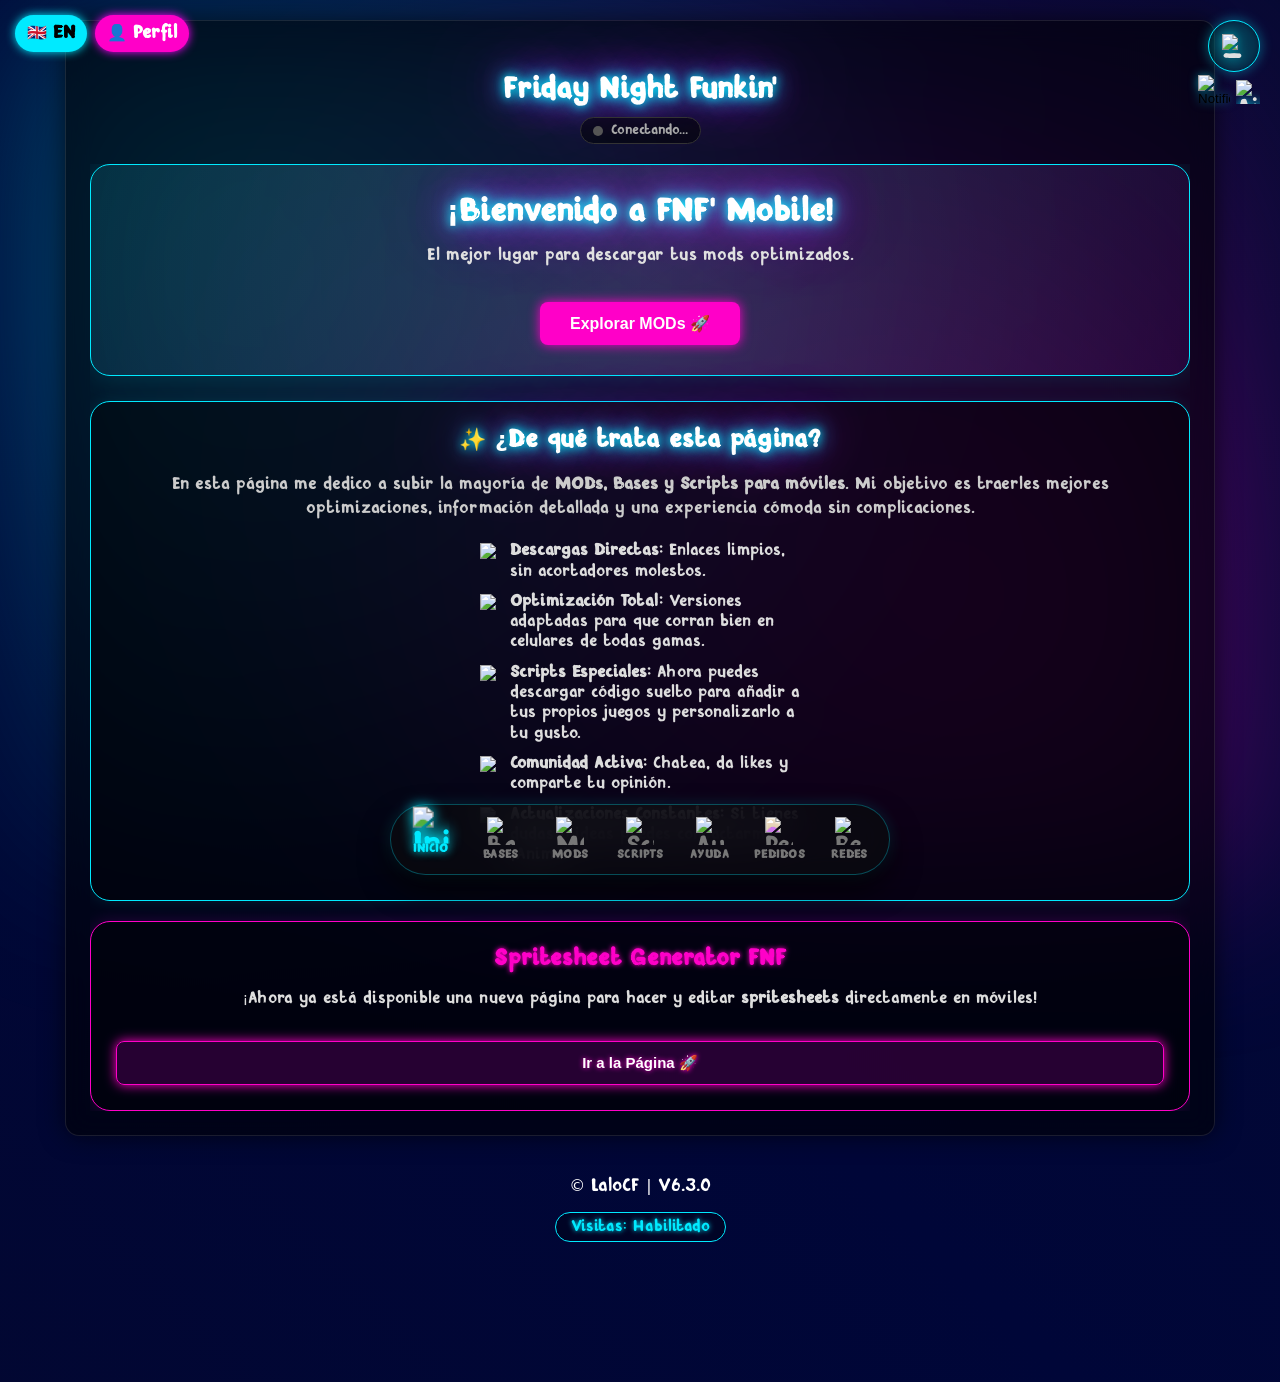
==== commit 5279c706: "Update v6.3.0" ====
--- a/index.html
+++ b/index.html
@@ -4,7 +4,8 @@
 <head>
   <meta charset="utf-8" />
   <meta name="viewport" content="width=device-width,initial-scale=1, maximum-scale=1, user-scalable=no" />
-  <title>FNF' - Mobile</title>
+  <title>FNF' - Ports
+    Mobile</title>
 
   <link rel="preconnect" href="https://www.gstatic.com" crossorigin>
   <link rel="preconnect" href="https://fnf-mobile-lalocf-default-rtdb.firebaseio.com" crossorigin>
@@ -76,6 +77,47 @@
       </div>
     </div>
 
+    <!-- MIS FAVORITOS POPUP -->
+    <div id="favorites-popup" class="popup">
+      <div class="popup-content popup-scroll-body"
+        style="text-align: center; padding: 20px; background: rgba(20, 20, 25, 0.95); backdrop-filter: blur(10px); border: 1px solid rgba(255,255,255,0.1); border-radius: 24px; max-width: 340px; margin: auto; max-height: 80vh; overflow-y: auto;">
+        <span class="popup-close" onclick="document.getElementById('favorites-popup').classList.remove('show')"
+          style="position: absolute; top: 15px; right: 15px; color: #aaa; cursor: pointer; font-size: 18px;">✖</span>
+        <h2 class="glow" style="margin-bottom: 20px; color: white;">⭐ Mis Favoritos</h2>
+        <div id="favorites-list" style="display: flex; flex-direction: column; gap: 10px;">
+          <p style="color:#aaa; font-size:13px;">No has guardado ningún mod aún. ¡Toca el 🤍 en tus mods favoritos!</p>
+        </div>
+      </div>
+    </div>
+
+    <!-- SOLICITUDES POPUP -->
+    <div id="requests-popup" class="popup">
+      <div class="popup-content popup-scroll-body"
+        style="padding: 20px; background: rgba(20, 20, 25, 0.95); backdrop-filter: blur(10px); border: 1px solid rgba(255,255,255,0.1); border-radius: 24px; max-width: 360px; margin: auto; max-height: 85vh; overflow-y: auto;">
+        <span class="popup-close" onclick="document.getElementById('requests-popup').classList.remove('show')"
+          style="position: absolute; top: 15px; right: 15px; color: #aaa; cursor: pointer; font-size: 18px;">✖</span>
+        <h2 class="glow" style="margin-bottom: 10px; color: white; text-align: center;">📝 Pedir un Mod</h2>
+        <p style="color:#ccc; font-size:12px; text-align:center; margin-bottom: 15px;">¿Qué port te gustaría ver en la
+          página? ¡Vota o añade uno nuevo!</p>
+
+        <div style="background: rgba(255,255,255,0.05); padding: 15px; border-radius: 12px; margin-bottom: 15px;">
+          <input type="text" id="req-mod-name" placeholder="Nombre del Mod..." class="reg-input"
+            style="width:100%; margin-bottom:10px; box-sizing:border-box; padding:10px; background:rgba(0,0,0,0.5); color:white; border:1px solid #444; border-radius:8px;">
+          <input type="url" id="req-mod-link" placeholder="Enlace (Opcional GameBanana...)" class="reg-input"
+            style="width:100%; margin-bottom:10px; box-sizing:border-box; padding:10px; background:rgba(0,0,0,0.5); color:white; border:1px solid #444; border-radius:8px;">
+          <button id="btn-enviar-solicitud" onclick="enviarSolicitudMod()" class="btn"
+            style="width:100%; padding:10px; background:var(--neon-blue); color:black; font-weight:bold; border-radius:8px; border:none; cursor:pointer;">Enviar
+            Solicitud</button>
+        </div>
+
+        <h3 style="color:white; font-size:15px; border-bottom:1px solid #444; padding-bottom:5px; margin-bottom:10px;">
+          Comunidad (Más votados)</h3>
+        <div id="requests-list" style="display: flex; flex-direction: column; gap: 10px;">
+          <p style="color:#aaa; font-size:13px; text-align:center;">Cargando solicitudes...</p>
+        </div>
+      </div>
+    </div>
+
     <div id="pro-menu-overlay" onclick="toggleProMenu()"></div>
 
     <div id="particles-container"></div>
@@ -101,6 +143,12 @@
       <div class="nav-item" onclick="selectSection('help', this)">
         <span class="nav-icon"><img src="https://cdn-icons-png.flaticon.com/128/7978/7978351.png" alt="Ayuda"></span>
         <span class="nav-text" data-es="Ayuda" data-en="Help">Ayuda</span>
+      </div>
+      <div class="nav-item"
+        onclick="document.getElementById('requests-popup').classList.add('show'); if(window.loadModRequests) loadModRequests();">
+        <span class="nav-icon"><img src="https://cdn-icons-png.flaticon.com/128/8367/8367272.png" alt="Pedidos"
+            style="filter: hue-rotate(180deg);"></span>
+        <span class="nav-text" data-es="Pedidos" data-en="Requests">Pedidos</span>
       </div>
       <div class="nav-item" onclick="selectSection('contact', this)">
         <span class="nav-icon"><img src="https://cdn-icons-png.flaticon.com/128/16955/16955208.png" alt="Redes"></span>
@@ -316,7 +364,7 @@
         </div>
         <div class="update-body">
           <h2 class="glow" style="margin: 0; font-size: 24px; color: white; letter-spacing: 1px;"
-            data-es="¡Novedades v6.1.0!" data-en="What's New v6.0.0!">¡Novedades v6.1.0!</h2>
+            data-es="¡Novedades v6.3.0!" data-en="What's New v6.3.0!">¡Novedades v6.3.0!</h2>
           <p style="text-align: center; color: #a1a1aa; font-size: 14px; margin-bottom: 20px;">Los cambios más recientes
             en FNF Mobile:</p>
           <ul class="update-list-modern" style="margin-top:15px; list-style: none; padding-left: 0;">
@@ -325,18 +373,44 @@
               style="display: flex; align-items: center; gap: 10px; border-left: 4px solid var(--neon-blue); padding: 8px; margin-bottom: 5px; background: rgba(255,255,255,0.05);">
               <img src="https://cdn-icons-png.flaticon.com/128/16595/16595006.png" alt=""
                 style="width: 20px; height: 20px; flex-shrink: 0; object-fit: contain; border-radius: 0 !important; transform: translateY(1.5px);">
-              <span data-es="Se añadio un nuevo mod <b>EliasFunki Revive!</b>"
-                data-en="Added new <b>EliasFunki Revive!</b> mod" style="font-size: 13.5px; line-height: 1.3;"> Se
-                añadio un nuevo mod: <b>EliasFunki Revive! </b></span>
+              <span data-es="Se
+                añadio un nuevo mod: <b>Milf Erect </b>" data-en="A new mod was added: <b>Milf Erect </b>"
+                style="font-size: 13.5px; line-height: 1.3;"> Se
+                añadio un nuevo mod: <b>Milf Erect </b></span>
             </li>
 
             <li
               style="display: flex; align-items: center; gap: 10px; border-left: 4px solid var(--neon-red); padding: 8px; margin-bottom: 5px; background: rgba(255,255,255,0.05);">
-              <img src="https://cdn-icons-png.flaticon.com/128/891/891448.png" alt=""
+              <img src="https://cdn-icons-png.flaticon.com/128/4412/4412771.png" alt=""
                 style="width: 20px; height: 20px; flex-shrink: 0; object-fit: contain; border-radius: 0 !important; transform: translateY(1.5px);">
-              <span data-es="Se añadio un nuevo apartado en la pagina de Inicio"
-                data-en="A new section was added to the Home page" style="font-size: 13.5px; line-height: 1.3;"> Se
-                añadio un nuevo apartado en la pagina de Inicio</span>
+              <span data-es=" Se
+                añadio una nueva opcion en la parte de menu, su funcionalidad es para pedir ports al
+                administrador,<br><b>¡Si la solicitud del mod que enviaron se desaparece o se elimina no es porque el
+                administrador no quiera portearlo,
+                es debido a la dificultad y falta de tiempo para poder realizar el port solo, espero no te sientas mal
+                si te llega a pasar!</b>" data-en=" A new section was added to the menu, its functionality is to request
+                ports to
+                the administrator,<br><b>If the mod request you sent disappears or is deleted, it's not because the
+                administrator doesn't want to port it,
+                it's because of the difficulty and lack of time to be able to do the port alone, I hope you don't feel
+                bad
+                if it happens to you!</b>" style="font-size: 13.5px; line-height: 1.3;"> Se
+                añadio una nueva opcion en la parte de menu, su funcionalidad es para pedir ports al
+                administrador,<br><b>¡Si la solicitud del mod que enviaron se desaparece o se elimina no es porque el
+                  administrador no quiera portearlo,
+                  es debido a la dificultad y falta de tiempo para poder realizar el port solo, espero no te sientas mal
+                  si te llega a pasar!</b></span>
+            </li>
+
+            <li
+              style="display: flex; align-items: center; gap: 10px; border-left: 4px solid var(--neon-red); padding: 8px; margin-bottom: 5px; background: rgba(255,255,255,0.05);">
+              <img src="https://cdn-icons-png.flaticon.com/128/1828/1828614.png" alt=""
+                style="width: 20px; height: 20px; flex-shrink: 0; object-fit: contain; border-radius: 0 !important; transform: translateY(1.5px);">
+              <span data-es="Se
+                añadio una nueva opcion en los mods para guardarlos en favoritos" data-en="A new
+                option was added to the mods to save them in favorites" style="font-size: 13.5px; line-height: 1.3;">
+                Se
+                añadio una nueva opcion en los mods para guardarlos en favoritos</span>
             </li>
 
             <li
@@ -367,17 +441,6 @@
       </div>
     </div>
 
-    <div id="register-popup" class="popup">
-      <div class="popup-content" style="text-align: center; padding: 20px;">
-        <h2 class="glow" data-es="Registro de Usuario" data-en="User Registration">Registro de Usuario</h2>
-        <input type="text" id="regName" class="reg-input" placeholder="Tu Apodo">
-        <input type="url" id="regLink" class="reg-input" placeholder="Link de tu canal de YouTube (Opcional)">
-        <input type="url" id="regAvatar" class="reg-input" placeholder="URL Foto (Opcional)">
-        <button class="btn" onclick="saveRegistration()" style="width: 100%" data-es="Aceptar"
-          data-en="Accept">Aceptar</button>
-      </div>
-    </div>
-
     <header id="snokido-header" class="master-header" style="display: none;">
       <div class="top-bar">
         <div class="logo-text">FNF'</div>
@@ -436,7 +499,7 @@
       <section id="home" class="section active">
         <div class="hero-banner">
           <h1 class="glow" style="font-size: 28px; margin-bottom: 15px; margin-top: 0;"
-            data-es="¡Bienvenido a FNF' Mobile!" data-en="Welcome to FNF' Mobile!">¡Bienvenido a FNF' Mobile!</h1>
+            data-es="¡Bienvenido a FNF' Mobile!" data-en="Welcome to FNF' Mobile!">¡Bienvenido a FNF' Ports Mobile!</h1>
           <p style="color: #ddd; margin-bottom: 25px; font-size: 15px; line-height: 1.4;"
             data-es="El mejor lugar para descargar tus mods optimizados."
             data-en="The best place to download optimized mods.">El mejor lugar para descargar tus mods optimizados.</p>
@@ -897,6 +960,64 @@
         <h2 class="glow" data-es="MODs Disponibles" data-en="Available MODs">MODs Disponibles</h2>
         <div class="mods-grid" id="modsContainer">
 
+          <div class="mod-card" data-gama="low" data-engine="Psych Engine" data-ram="2-3GB RAM" data-size="17.11 MB"
+            id="card-mod98_1">
+            <span class="gama-badge gama-low">Baja</span>
+            <button class="admin-pin-btn" onclick="toggleModPin('mod98_1', event)"
+              style="display: flex; align-items: center; gap: 4px;">
+              <img src="https://cdn-icons-png.flaticon.com/128/12483/12483013.png" alt="Fijar"
+                style="width: 16px; height: 16px; object-fit: contain; transform: translateY(2px);"> Fijar
+            </button>
+            <button class="admin-led-btn" id="btn-led-mod98_1" onclick="toggleGreenLed('mod98_1', event)"
+              style="display: flex; align-items: center; gap: 4px;">
+              <img src="https://cdn-icons-png.flaticon.com/128/14035/14035769.png" alt="LED"
+                style="width: 18px; height: 18px; object-fit: contain; transform: translateY(4.5px);"> Act. LED
+            </button>
+            <button class="admin-new-btn" onclick="toggleNewMod('card-mod98_1')"
+              style="display: flex; align-items: center; gap: 4px; margin-top: 5px; background-color: #ffea00; color: black; border: none; padding: 2px 6px; border-radius: 4px; font-size: 12px; font-weight: bold; cursor: pointer;">
+              <img src="https://cdn-icons-png.flaticon.com/128/1828/1828884.png" alt="Star"
+                style="width: 14px; height: 14px; object-fit: contain; transform: translateY(1px);"> Nuevo
+            </button>
+            <button class="admin-fix-btn" onclick="fixBrokenLink('mod98_1')"
+              style="display: flex; align-items: center; gap: 4px; margin-top: 5px; background-color: #00ff41; color: black; border: none; padding: 2px 6px; border-radius: 4px; font-size: 12px; font-weight: bold; cursor: pointer;">
+              <img src="https://cdn-icons-png.flaticon.com/128/5278/5278663.png" alt="Fix"
+                style="width: 14px; height: 14px; object-fit: contain; transform: translateY(1px);"> Reparar
+            </button>
+
+            <div class="like-container" id="like-mod98_1" onclick="handleLike('mod98_1', this)"
+              style="display: flex; align-items: center; gap: 4px;">
+              <span class="like-icon" style="display: flex; align-items: center;"><img
+                  src="https://cdn-icons-png.flaticon.com/128/8028/8028304.png" alt="Like"
+                  style="width: 20px; height: 20px; object-fit: contain; transform: translateY(4.5px);"></span>
+              <span class="like-count" id="count-mod98_1">0</span>
+            </div>
+            <div class="dl-counter" style="display: flex; align-items: center; gap: 4px;">
+              <img src="https://cdn-icons-png.flaticon.com/128/892/892303.png" alt="Descargas"
+                style="width: 18px; height: 18px; object-fit: contain; transform: translateY(4.5px);"> <span
+                id="dl-mod98_1">0</span>
+            </div>
+
+            <div style="width: 100%; display: block; clear: both; margin-top: 6px; margin-bottom: 6px;">
+              <button onclick="abrirMenuCompartir('mod98_1', 'Milf Erect')"
+                style="display: inline-flex; align-items: center; gap: 3px; background-color: rgba(0, 234, 255, 0.1); color: #00eaff; border: 1px solid #00eaff; padding: 2px 6px; border-radius: 4px; font-size: 10px; font-weight: bold; cursor: pointer; line-height: 1; vertical-align: middle;">
+                <img src="https://cdn-icons-png.flaticon.com/128/2099/2099085.png" alt="Share"
+                  style="width: 10px; height: 10px; object-fit: contain; filter: invert(1);"> Compartir
+              </button>
+            </div>
+
+            <h3><span class="led-dot led-green" id="led-green-mod98_1" style="display:none;"></span>Milf Erect
+            </h3>
+            <div class="card-buttons">
+              <button class="btn" onclick="openModInfo('mod98_1')" data-es="Más Info" data-en="More Info">Más
+                Info</button>
+              <button class="btn btn-chat" onclick="openModComments('mod98_1', 'Milf Erect')"
+                style="display: flex; align-items: center; justify-content: center; gap: 5px;">
+                <img src="https://cdn-icons-png.flaticon.com/128/1041/1041916.png" alt="Chat"
+                  style="width: 20px; height: 20px; object-fit: contain; transform: translateY(4.5px);"> Chat
+              </button>
+            </div>
+          </div>
+
           <div class="mod-card" data-gama="low" data-engine="Psych Engine" data-ram="2-3GB RAM"
             data-size="31.16 MB Opt<br>100.02 MB No Opt" id="card-mod98_2">
             <span class="gama-badge gama-low">Baja</span>
@@ -1894,7 +2015,7 @@
             </div>
           </div>
 
-          <div class="mod-card" data-gama="low" data-engine="Psych Engine" data-ram="2GB RAM" data-size="300 MB"
+          <div class="mod-card" data-gama="low" data-engine="Psych Engine" data-ram="2GB RAM" data-size="? MB"
             id="card-mod100">
             <span class="gama-badge gama-low">Baja</span>
             <button class="admin-pin-btn" onclick="toggleModPin('mod100', event)"
@@ -2358,7 +2479,7 @@
     </section>
 
     <footer style="margin-top:40px; margin-bottom: 20px; text-align:center; color:white;">
-      © <span id="year"></span> LaloCF | V6.2.0 <br>
+      © <span id="year"></span> LaloCF | V6.3.0 <br>
       <div class="visitor-counter"><span data-es="Visitas:" data-en="Visitors:">Visitas:</span> <span>Habilitado</span>
       </div>
     </footer>
@@ -2768,9 +2889,9 @@
 
       function comprobarSiEsAdmin() {
         try {
+          if (window.isSuperUser) return true;
           const userProfile = JSON.parse(localStorage.getItem('fnf_user_profile'));
-
-          if (userProfile && userProfile.key === "user_a655u37rr") {
+          if (userProfile && (userProfile.key === "Mtsvw6hM8FYu19Sk3yPnbDLtfOf2" || (userProfile.nombre && userProfile.nombre.toLowerCase() === 'lalocf'))) {
             return true;
           }
         } catch (error) {
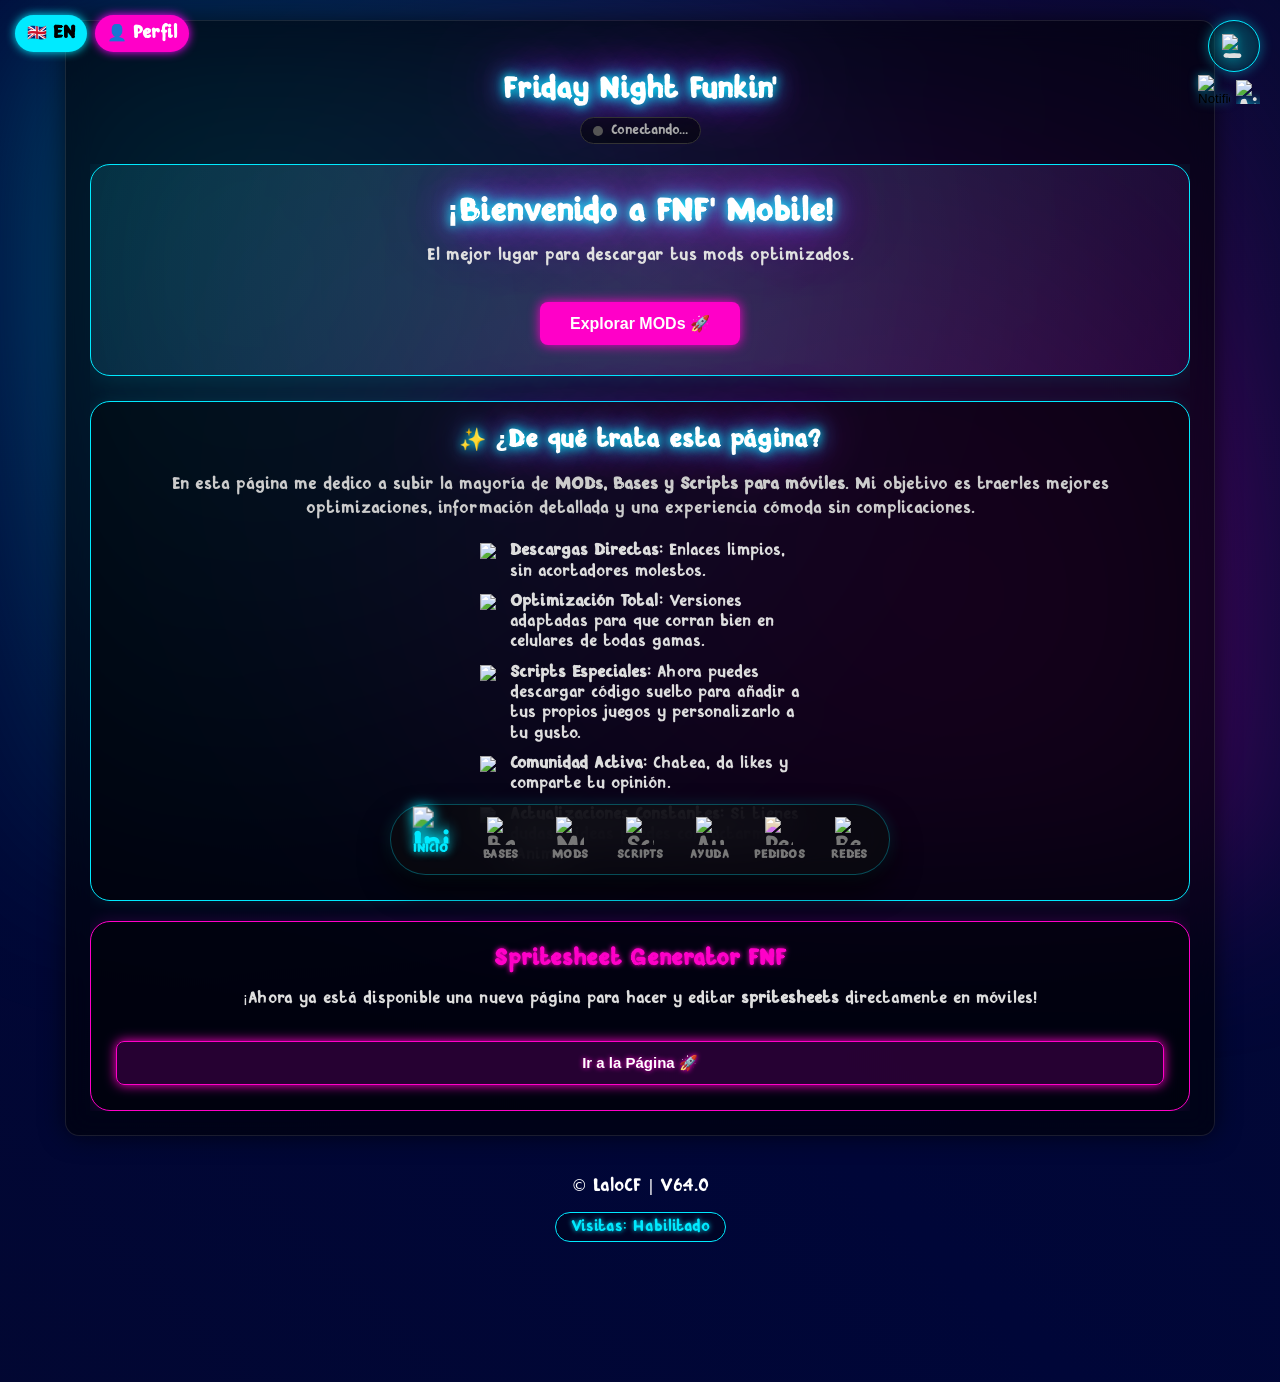
==== commit d7ae1666: "Update v6.4.0" ====
--- a/index.html
+++ b/index.html
@@ -243,6 +243,24 @@
             <span data-es="Partículas Animadas" data-en="Animated Particles">Partículas Animadas</span>
             <input type="checkbox" id="particlesToggle" style="transform: scale(1.3);">
           </label>
+
+          <div id="particle-settings-container"
+            style="display: none; border-left: 2px solid var(--neon-blue); padding-left: 10px; margin-bottom: 15px;">
+            <span style="display:block; margin-bottom: 5px; color: #ccc; font-size: 11px;"
+              data-es="Escala de Partículas" data-en="Particle Scale">Escala de Partículas</span>
+            <input type="range" id="particleScaleSlider" min="20" max="80" value="40"
+              style="width: 100%; cursor: pointer; box-sizing: border-box; margin-bottom: 10px;">
+
+            <span style="display:block; margin-bottom: 5px; color: #ccc; font-size: 11px;"
+              data-es="Cantidad (Frecuencia)" data-en="Spawn Rate">Cantidad (Frecuencia)</span>
+            <input type="range" id="particleSpawnSlider" min="1" max="100" value="25"
+              style="width: 100%; cursor: pointer; box-sizing: border-box; margin-bottom: 10px;">
+
+            <span style="display:block; margin-bottom: 5px; color: #ccc; font-size: 11px;" data-es="Velocidad de subida"
+              data-en="Float Speed">Velocidad de subida</span>
+            <input type="range" id="particleSpeedSlider" min="1" max="100" value="50"
+              style="width: 100%; cursor: pointer; box-sizing: border-box;">
+          </div>
 
           <label
             style="display: flex; justify-content: space-between; align-items: center; margin-bottom: 15px; color: #ccc; font-size: 13px; cursor: pointer; width: 100%;">
@@ -364,7 +382,7 @@
         </div>
         <div class="update-body">
           <h2 class="glow" style="margin: 0; font-size: 24px; color: white; letter-spacing: 1px;"
-            data-es="¡Novedades v6.3.0!" data-en="What's New v6.3.0!">¡Novedades v6.3.0!</h2>
+            data-es="¡Novedades v6.4.0!" data-en="What's New v6.4.0!">¡Novedades v6.4.0!</h2>
           <p style="text-align: center; color: #a1a1aa; font-size: 14px; margin-bottom: 20px;">Los cambios más recientes
             en FNF Mobile:</p>
           <ul class="update-list-modern" style="margin-top:15px; list-style: none; padding-left: 0;">
@@ -374,9 +392,10 @@
               <img src="https://cdn-icons-png.flaticon.com/128/16595/16595006.png" alt=""
                 style="width: 20px; height: 20px; flex-shrink: 0; object-fit: contain; border-radius: 0 !important; transform: translateY(1.5px);">
               <span data-es="Se
-                añadio un nuevo mod: <b>Milf Erect </b>" data-en="A new mod was added: <b>Milf Erect </b>"
+                añadio un nuevo mod: <b>The Wish Super Funkin' Galaxy </b>"
+                data-en="A new mod was added: <b>The Wish Super Funkin' Galaxy </b>"
                 style="font-size: 13.5px; line-height: 1.3;"> Se
-                añadio un nuevo mod: <b>Milf Erect </b></span>
+                añadio un nuevo mod: <b>The Wish Super Funkin' Galaxy </b></span>
             </li>
 
             <li
@@ -403,18 +422,27 @@
             </li>
 
             <li
-              style="display: flex; align-items: center; gap: 10px; border-left: 4px solid var(--neon-red); padding: 8px; margin-bottom: 5px; background: rgba(255,255,255,0.05);">
-              <img src="https://cdn-icons-png.flaticon.com/128/1828/1828614.png" alt=""
+              style="display: flex; align-items: center; gap: 10px; border-left: 4px solid var(--neon-yellow); padding: 8px; margin-bottom: 5px; background: rgba(255,255,255,0.05);">
+              <img src="https://cdn-icons-png.flaticon.com/128/3632/3632000.png" alt=""
                 style="width: 20px; height: 20px; flex-shrink: 0; object-fit: contain; border-radius: 0 !important; transform: translateY(1.5px);">
-              <span data-es="Se
-                añadio una nueva opcion en los mods para guardarlos en favoritos" data-en="A new
-                option was added to the mods to save them in favorites" style="font-size: 13.5px; line-height: 1.3;">
-                Se
-                añadio una nueva opcion en los mods para guardarlos en favoritos</span>
+              <span data-es="Se mejoro el funcionamiento de particulas animadas en ajustes."
+                data-en="The functionality of animated particles in settings has been improved."
+                style="font-size: 13.5px; line-height: 1.3;">
+                Se mejoro el funcionamiento de particulas animadas en ajustes.</span>
             </li>
 
             <li
-              style="display: flex; align-items: center; gap: 10px; border-left: 4px solid var(--neon-red); padding: 8px; margin-bottom: 5px; background: rgba(255,255,255,0.05);">
+              style="display: flex; align-items: center; gap: 10px; border-left: 4px solid var(--neon-gold); padding: 8px; margin-bottom: 5px; background: rgba(255,255,255,0.05);">
+              <img src="https://cdn-icons-png.flaticon.com/128/16249/16249811.png" alt=""
+                style="width: 20px; height: 20px; flex-shrink: 0; object-fit: contain; border-radius: 0 !important; transform: translateY(1.5px);">
+              <span data-es="Se mejoro el diseño de la pildora en el menu.<br> <b>(Solo para iOS)</b>"
+                data-en="The design of the pill icon in the menu has been improved.<br> <b>(iOS only)</b>"
+                style="font-size: 13.5px; line-height: 1.3;">
+                Se mejoro el diseño de la pildora en el menu.<br> <b>(Solo para iOS)</b></span>
+            </li>
+
+            <li
+              style="display: flex; align-items: center; gap: 10px; border-left: 4px solid var(--neon-blue_dark); padding: 8px; margin-bottom: 5px; background: rgba(255,255,255,0.05);">
               <img src="https://cdn-icons-png.flaticon.com/128/4149/4149678.png" alt=""
                 style="width: 20px; height: 20px; flex-shrink: 0; object-fit: contain; border-radius: 0 !important; transform: translateY(1.5px);">
               <span data-es="Corrección de errores y mejoras" data-en="Bug fixes and improvements"
@@ -430,13 +458,14 @@
 
     <div id="install-popup" class="popup">
       <div class="popup-content" style="text-align: center; padding: 25px; max-width: 350px;">
-        <h2 class="glow" style="margin-top:0; font-size:22px;" data-es="📱 Instalar App" data-en="📱 Install App">📱
-          Instalar App</h2>
+        <h2 class="glow" style="margin-top:0; font-size:22px;" data-es="📱 Instalar WebApp" data-en="📱 Install WebApp">
+          📱
+          Instalar WebApp</h2>
         <div style="display: flex; gap: 10px; margin-top: 15px;">
-          <button class="btn" style="flex: 1; background: #444;" onclick="dismissInstall()" data-es="Luego"
-            data-en="Later">Luego</button>
-          <button class="btn" style="flex: 1;" onclick="installApp()" data-es="Sí, instalar" data-en="Install">Sí,
-            instalar</button>
+          <button class="btn" style="flex: 1; background: #444;" onclick="dismissInstall()" data-es="Despues"
+            data-en="Later">Despues</button>
+          <button class="btn" style="flex: 1;" onclick="installApp()" data-es="Instalar" data-en="Install">
+            Instalar</button>
         </div>
       </div>
     </div>
@@ -959,6 +988,64 @@
       <section id="mods" class="section">
         <h2 class="glow" data-es="MODs Disponibles" data-en="Available MODs">MODs Disponibles</h2>
         <div class="mods-grid" id="modsContainer">
+
+          <div class="mod-card" data-gama="low" data-engine="Psych Engine" data-ram="2GB RAM" data-size="16.78 MB"
+            id="card-mod98_1">
+            <span class="gama-badge gama-low">Baja</span>
+            <button class="admin-pin-btn" onclick="toggleModPin('mod98_0', event)"
+              style="display: flex; align-items: center; gap: 4px;">
+              <img src="https://cdn-icons-png.flaticon.com/128/12483/12483013.png" alt="Fijar"
+                style="width: 16px; height: 16px; object-fit: contain; transform: translateY(2px);"> Fijar
+            </button>
+            <button class="admin-led-btn" id="btn-led-mod98_0" onclick="toggleGreenLed('mod98_0', event)"
+              style="display: flex; align-items: center; gap: 4px;">
+              <img src="https://cdn-icons-png.flaticon.com/128/14035/14035769.png" alt="LED"
+                style="width: 18px; height: 18px; object-fit: contain; transform: translateY(4.5px);"> Act. LED
+            </button>
+            <button class="admin-new-btn" onclick="toggleNewMod('card-mod98_0')"
+              style="display: flex; align-items: center; gap: 4px; margin-top: 5px; background-color: #ffea00; color: black; border: none; padding: 2px 6px; border-radius: 4px; font-size: 12px; font-weight: bold; cursor: pointer;">
+              <img src="https://cdn-icons-png.flaticon.com/128/1828/1828884.png" alt="Star"
+                style="width: 14px; height: 14px; object-fit: contain; transform: translateY(1px);"> Nuevo
+            </button>
+            <button class="admin-fix-btn" onclick="fixBrokenLink('mod98_0')"
+              style="display: flex; align-items: center; gap: 4px; margin-top: 5px; background-color: #00ff41; color: black; border: none; padding: 2px 6px; border-radius: 4px; font-size: 12px; font-weight: bold; cursor: pointer;">
+              <img src="https://cdn-icons-png.flaticon.com/128/5278/5278663.png" alt="Fix"
+                style="width: 14px; height: 14px; object-fit: contain; transform: translateY(1px);"> Reparar
+            </button>
+
+            <div class="like-container" id="like-mod98_0" onclick="handleLike('mod98_0', this)"
+              style="display: flex; align-items: center; gap: 4px;">
+              <span class="like-icon" style="display: flex; align-items: center;"><img
+                  src="https://cdn-icons-png.flaticon.com/128/8028/8028304.png" alt="Like"
+                  style="width: 20px; height: 20px; object-fit: contain; transform: translateY(4.5px);"></span>
+              <span class="like-count" id="count-mod98_0">0</span>
+            </div>
+            <div class="dl-counter" style="display: flex; align-items: center; gap: 4px;">
+              <img src="https://cdn-icons-png.flaticon.com/128/892/892303.png" alt="Descargas"
+                style="width: 18px; height: 18px; object-fit: contain; transform: translateY(4.5px);"> <span
+                id="dl-mod98_1">0</span>
+            </div>
+
+            <div style="width: 100%; display: block; clear: both; margin-top: 6px; margin-bottom: 6px;">
+              <button onclick="abrirMenuCompartir('mod98_0', 'Milf Erect')"
+                style="display: inline-flex; align-items: center; gap: 3px; background-color: rgba(0, 234, 255, 0.1); color: #00eaff; border: 1px solid #00eaff; padding: 2px 6px; border-radius: 4px; font-size: 10px; font-weight: bold; cursor: pointer; line-height: 1; vertical-align: middle;">
+                <img src="https://cdn-icons-png.flaticon.com/128/2099/2099085.png" alt="Share"
+                  style="width: 10px; height: 10px; object-fit: contain; filter: invert(1);"> Compartir
+              </button>
+            </div>
+
+            <h3><span class="led-dot led-green" id="led-green-mod98_0" style="display:none;"></span>Milf Erect
+            </h3>
+            <div class="card-buttons">
+              <button class="btn" onclick="openModInfo('mod98_0')" data-es="Más Info" data-en="More Info">Más
+                Info</button>
+              <button class="btn btn-chat" onclick="openModComments('mod98_0', 'Milf Erect')"
+                style="display: flex; align-items: center; justify-content: center; gap: 5px;">
+                <img src="https://cdn-icons-png.flaticon.com/128/1041/1041916.png" alt="Chat"
+                  style="width: 20px; height: 20px; object-fit: contain; transform: translateY(4.5px);"> Chat
+              </button>
+            </div>
+          </div>
 
           <div class="mod-card" data-gama="low" data-engine="Psych Engine" data-ram="2-3GB RAM" data-size="17.11 MB"
             id="card-mod98_1">
@@ -2479,7 +2566,7 @@
     </section>
 
     <footer style="margin-top:40px; margin-bottom: 20px; text-align:center; color:white;">
-      © <span id="year"></span> LaloCF | V6.3.0 <br>
+      © <span id="year"></span> LaloCF | V6.4.0 <br>
       <div class="visitor-counter"><span data-es="Visitas:" data-en="Visitors:">Visitas:</span> <span>Habilitado</span>
       </div>
     </footer>
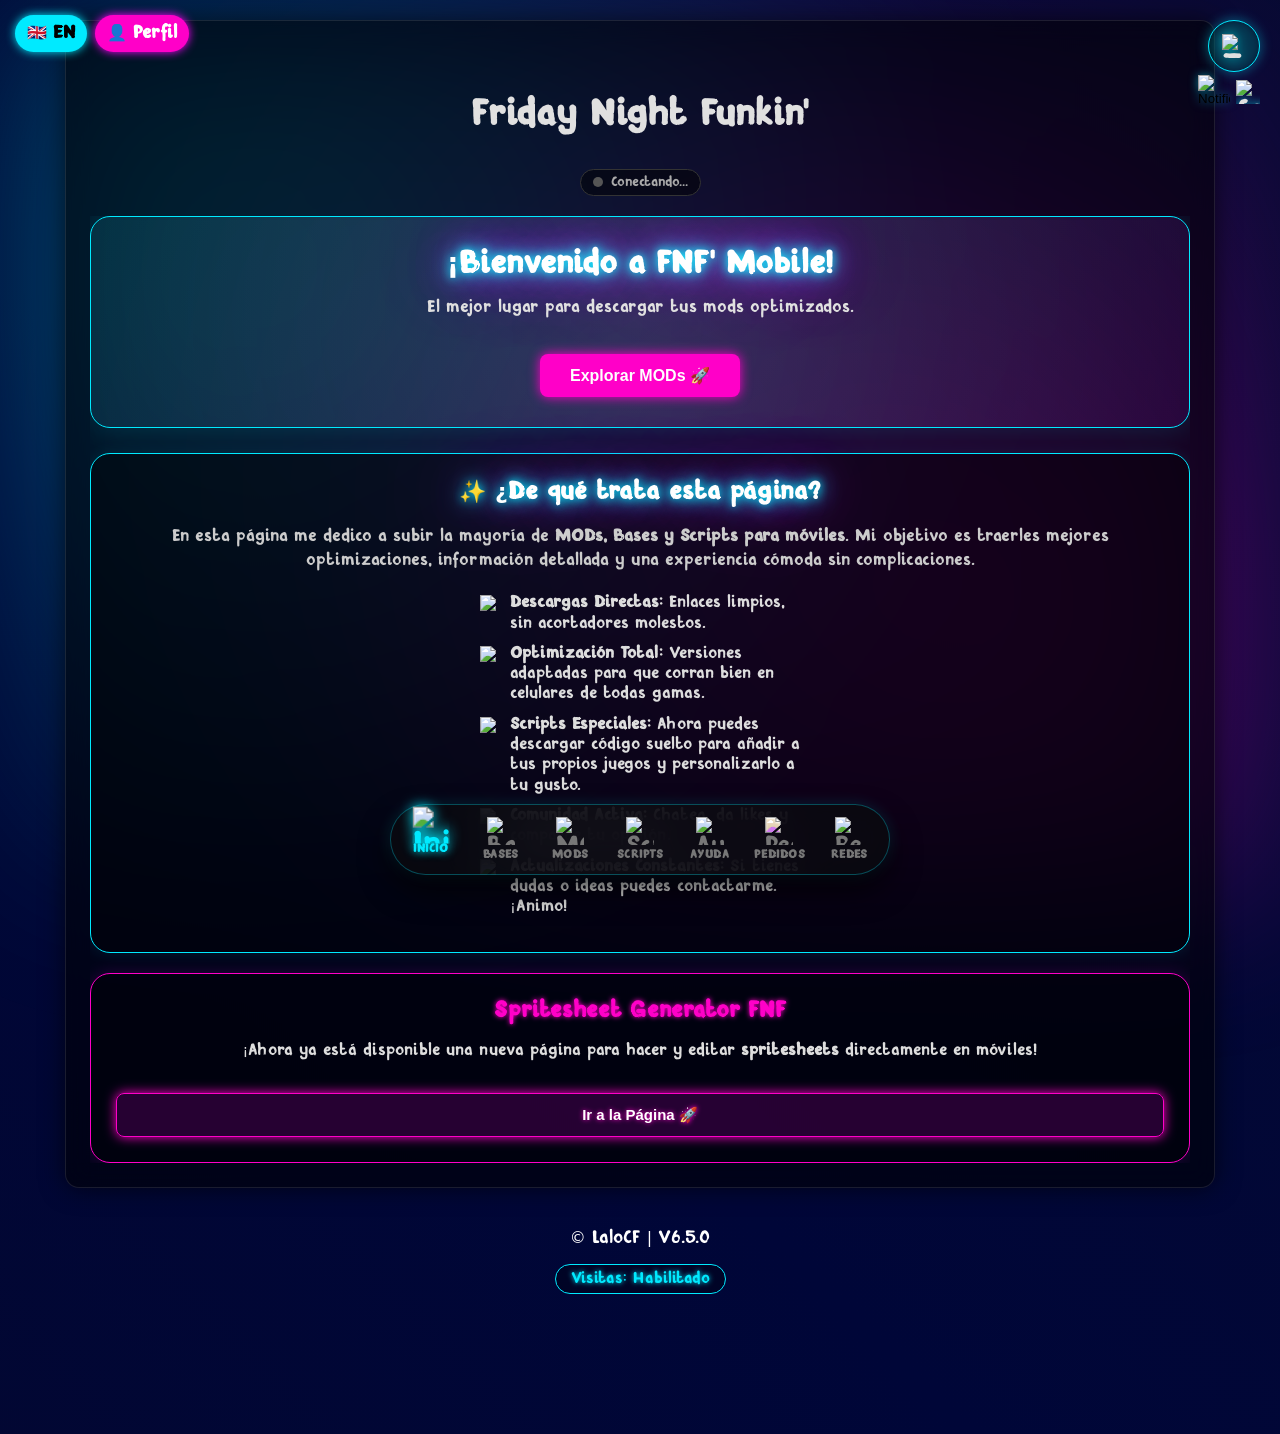
==== commit dd9984f7: "v6.5.0" ====
--- a/index.html
+++ b/index.html
@@ -9,6 +9,7 @@
 
   <link rel="preconnect" href="https://www.gstatic.com" crossorigin>
   <link rel="preconnect" href="https://fnf-mobile-lalocf-default-rtdb.firebaseio.com" crossorigin>
+  <link href="https://fonts.googleapis.com/css2?family=Titan+One&display=swap" rel="stylesheet">
   <link rel="apple-touch-icon" href="assets/icons/logo192.png">
   <link rel="icon" type="image/png" href="assets/icons/logo192.png">
   <link rel="shortcut icon" href="assets/icons/logo192.png">
@@ -77,7 +78,6 @@
       </div>
     </div>
 
-    <!-- MIS FAVORITOS POPUP -->
     <div id="favorites-popup" class="popup">
       <div class="popup-content popup-scroll-body"
         style="text-align: center; padding: 20px; background: rgba(20, 20, 25, 0.95); backdrop-filter: blur(10px); border: 1px solid rgba(255,255,255,0.1); border-radius: 24px; max-width: 340px; margin: auto; max-height: 80vh; overflow-y: auto;">
@@ -90,7 +90,6 @@
       </div>
     </div>
 
-    <!-- SOLICITUDES POPUP -->
     <div id="requests-popup" class="popup">
       <div class="popup-content popup-scroll-body"
         style="padding: 20px; background: rgba(20, 20, 25, 0.95); backdrop-filter: blur(10px); border: 1px solid rgba(255,255,255,0.1); border-radius: 24px; max-width: 360px; margin: auto; max-height: 85vh; overflow-y: auto;">
@@ -111,9 +110,9 @@
         </div>
 
         <h3 style="color:white; font-size:15px; border-bottom:1px solid #444; padding-bottom:5px; margin-bottom:10px;">
-          Comunidad (Más votados)</h3>
+          Comunidad (Votos)</h3>
         <div id="requests-list" style="display: flex; flex-direction: column; gap: 10px;">
-          <p style="color:#aaa; font-size:13px; text-align:center;">Cargando solicitudes...</p>
+          <p style="color:#aaa; font-size:13px; text-align:center;">Cargando...</p>
         </div>
       </div>
     </div>
@@ -158,7 +157,7 @@
 
     <div id="toast-container" class="toast-container"></div>
 
-    <div class="lang-btn" onclick="toggleLanguage()" id="langBtn"
+    <div class="lang-btn" onclick="toggleLanguage()" title="Idioma" id="langBtn"
       style="position:fixed; top:15px; left:15px; z-index:9999; background:var(--neon-blue, #00eaff); color:black; padding:8px 12px; border-radius:20px; font-weight:bold; cursor:pointer; box-shadow: 0 0 10px var(--neon-blue);">
       🇬🇧 EN</div>
     <div class="profile-btn" onclick="abrirPerfil()" id="profileBtn"
@@ -166,8 +165,8 @@
       👤 <span data-es="Perfil" data-en="Profile">Perfil</span></div>
 
     <div id="settingsBtn" class="settings-btn" onclick="document.getElementById('settings-popup').classList.add('show')"
-      style="display: flex; align-items: center; justify-content: center;">
-      <img src="https://cdn-icons-png.flaticon.com/128/1040/1040221.png" alt="Ajustes"
+      title="Configuración" style="display: flex; align-items: center; justify-content: center;">
+      <img src="https://cdn-icons-png.flaticon.com/128/1040/1040221.png" alt="Configuración"
         style="width: 24px; height: 24px; object-fit: contain;">
     </div>
 
@@ -176,13 +175,14 @@
       <img src="https://cdn-icons-png.flaticon.com/128/1077/1077147.png" alt="Admin"
         style="width: 24px; height: 24px; object-fit: contain;">
     </div>
-    <div class="theme-btn" onclick="toggleTheme()" style="display: flex; align-items: center; justify-content: center;">
+    <div class="theme-btn" onclick="toggleTheme()" title="Tema"
+      style="display: flex; align-items: center; justify-content: center;">
       <img src="https://cdn-icons-png.flaticon.com/128/12180/12180668.png" alt="Tema Claro/Oscuro"
         style="width: 24px; height: 24px; object-fit: contain;">
     </div>
 
     <div class="notif-container">
-      <button class="notif-bell-btn" onclick="toggleNotificaciones()">
+      <button class="notif-bell-btn" onclick="toggleNotificaciones()" title="Notificaciones">
         <img src="https://cdn-icons-png.flaticon.com/128/8509/8509651.png" alt="Notificaciones">
         <span id="badge-contador" class="notif-badge" style="display: none;">0</span>
       </button>
@@ -205,7 +205,7 @@
       <div class="popup-content popup-scroll-body"
         style="text-align: center; padding: 20px; max-width: 90%; width: 400px; max-height: 80vh; overflow-y: auto; box-sizing: border-box;">
         <span class="popup-close" onclick="document.getElementById('settings-popup').classList.remove('show')">✖</span>
-        <h2 class="glow" data-es="Ajustes FNF'" data-en="FNF' Settings">Ajustes FNF'</h2>
+        <h2 class="glow" data-es="Configuración" data-en="Settings">Configuración'</h2>
 
         <div class="color-picker-wrapper" style="box-sizing: border-box; width: 100%;">
           <input type="color" id="themeColor" value="#00eaff">
@@ -382,7 +382,7 @@
         </div>
         <div class="update-body">
           <h2 class="glow" style="margin: 0; font-size: 24px; color: white; letter-spacing: 1px;"
-            data-es="¡Novedades v6.4.0!" data-en="What's New v6.4.0!">¡Novedades v6.4.0!</h2>
+            data-es="¡Novedades v6.5.0!" data-en="What's New v6.5.0!">¡Novedades v6.5.0!</h2>
           <p style="text-align: center; color: #a1a1aa; font-size: 14px; margin-bottom: 20px;">Los cambios más recientes
             en FNF Mobile:</p>
           <ul class="update-list-modern" style="margin-top:15px; list-style: none; padding-left: 0;">
@@ -392,33 +392,10 @@
               <img src="https://cdn-icons-png.flaticon.com/128/16595/16595006.png" alt=""
                 style="width: 20px; height: 20px; flex-shrink: 0; object-fit: contain; border-radius: 0 !important; transform: translateY(1.5px);">
               <span data-es="Se
-                añadio un nuevo mod: <b>The Wish Super Funkin' Galaxy </b>"
-                data-en="A new mod was added: <b>The Wish Super Funkin' Galaxy </b>"
+                añadieron 2 nuevos mods: <b>Matt V3</b> & <b>Due Debts BF Mix</b>"
+                data-en="Two new mods were added: <b>Matt V3</b> & <b>Due Debts BF Mix</b>"
                 style="font-size: 13.5px; line-height: 1.3;"> Se
-                añadio un nuevo mod: <b>The Wish Super Funkin' Galaxy </b></span>
-            </li>
-
-            <li
-              style="display: flex; align-items: center; gap: 10px; border-left: 4px solid var(--neon-red); padding: 8px; margin-bottom: 5px; background: rgba(255,255,255,0.05);">
-              <img src="https://cdn-icons-png.flaticon.com/128/4412/4412771.png" alt=""
-                style="width: 20px; height: 20px; flex-shrink: 0; object-fit: contain; border-radius: 0 !important; transform: translateY(1.5px);">
-              <span data-es=" Se
-                añadio una nueva opcion en la parte de menu, su funcionalidad es para pedir ports al
-                administrador,<br><b>¡Si la solicitud del mod que enviaron se desaparece o se elimina no es porque el
-                administrador no quiera portearlo,
-                es debido a la dificultad y falta de tiempo para poder realizar el port solo, espero no te sientas mal
-                si te llega a pasar!</b>" data-en=" A new section was added to the menu, its functionality is to request
-                ports to
-                the administrator,<br><b>If the mod request you sent disappears or is deleted, it's not because the
-                administrator doesn't want to port it,
-                it's because of the difficulty and lack of time to be able to do the port alone, I hope you don't feel
-                bad
-                if it happens to you!</b>" style="font-size: 13.5px; line-height: 1.3;"> Se
-                añadio una nueva opcion en la parte de menu, su funcionalidad es para pedir ports al
-                administrador,<br><b>¡Si la solicitud del mod que enviaron se desaparece o se elimina no es porque el
-                  administrador no quiera portearlo,
-                  es debido a la dificultad y falta de tiempo para poder realizar el port solo, espero no te sientas mal
-                  si te llega a pasar!</b></span>
+                añadieron 2 nuevos mods: <b>Matt V3</b> & <b>Due Debts BF Mix</b></span>
             </li>
 
             <li
@@ -428,17 +405,16 @@
               <span data-es="Se mejoro el funcionamiento de particulas animadas en ajustes."
                 data-en="The functionality of animated particles in settings has been improved."
                 style="font-size: 13.5px; line-height: 1.3;">
-                Se mejoro el funcionamiento de particulas animadas en ajustes.</span>
+                Se mejoro el funcionamiento del led naranja para mostrar comentarios nuevos en los chats.</span>
             </li>
 
             <li
-              style="display: flex; align-items: center; gap: 10px; border-left: 4px solid var(--neon-gold); padding: 8px; margin-bottom: 5px; background: rgba(255,255,255,0.05);">
-              <img src="https://cdn-icons-png.flaticon.com/128/16249/16249811.png" alt=""
+              style="display: flex; align-items: center; gap: 10px; border-left: 4px solid var(--neon-yellow); padding: 8px; margin-bottom: 5px; background: rgba(255,255,255,0.05);">
+              <img src="https://cdn-icons-png.flaticon.com/128/3632/3632000.png" alt=""
                 style="width: 20px; height: 20px; flex-shrink: 0; object-fit: contain; border-radius: 0 !important; transform: translateY(1.5px);">
-              <span data-es="Se mejoro el diseño de la pildora en el menu.<br> <b>(Solo para iOS)</b>"
-                data-en="The design of the pill icon in the menu has been improved.<br> <b>(iOS only)</b>"
-                style="font-size: 13.5px; line-height: 1.3;">
-                Se mejoro el diseño de la pildora en el menu.<br> <b>(Solo para iOS)</b></span>
+              <span data-es="Se mejoro el apartado de favoritos en su perfil."
+                data-en="Improved favorites section in profile." style="font-size: 13.5px; line-height: 1.3;">
+                Se mejoro el apartado de favoritos en su perfil.</span>
             </li>
 
             <li
@@ -498,10 +474,11 @@
         style="display:flex; justify-content:center; align-items:center; margin-bottom:20px; position:relative; margin-top: 30px;">
         <div style="text-align:center">
 
-          <h1 class="glow" id="fnf-title" onclick="activarAdminOculto()"
-            style="user-select: none; touch-action: manipulation; cursor: pointer; margin: 0; font-size: 26px;">
-            Friday Night Funkin'
-          </h1>
+          <div>
+            <h1 id="fnf-title" class="fnf-animated-title" data-text="Friday Night Funkin'" onclick="activarAdminOculto()">
+              Friday Night Funkin'
+            </h1>
+          </div>
 
           <div class="server-status" style="margin-top: 10px;">
             <div id="statusDot" class="status-dot"></div>
@@ -989,8 +966,66 @@
         <h2 class="glow" data-es="MODs Disponibles" data-en="Available MODs">MODs Disponibles</h2>
         <div class="mods-grid" id="modsContainer">
 
+          <div class="mod-card" data-gama="low" data-engine="Psych Engine" data-ram="1-2GB RAM" data-size="12.64 MB"
+            id="card-mod97_9">
+            <span class="gama-badge gama-low">Baja</span>
+            <button class="admin-pin-btn" onclick="toggleModPin('mod97_9', event)"
+              style="display: flex; align-items: center; gap: 4px;">
+              <img src="https://cdn-icons-png.flaticon.com/128/12483/12483013.png" alt="Fijar"
+                style="width: 16px; height: 16px; object-fit: contain; transform: translateY(2px);"> Fijar
+            </button>
+            <button class="admin-led-btn" id="btn-led-mod97_9" onclick="toggleGreenLed('mod97_9', event)"
+              style="display: flex; align-items: center; gap: 4px;">
+              <img src="https://cdn-icons-png.flaticon.com/128/14035/14035769.png" alt="LED"
+                style="width: 18px; height: 18px; object-fit: contain; transform: translateY(4.5px);"> Act. LED
+            </button>
+            <button class="admin-new-btn" onclick="toggleNewMod('card-mod97_9')"
+              style="display: flex; align-items: center; gap: 4px; margin-top: 5px; background-color: #ffea00; color: black; border: none; padding: 2px 6px; border-radius: 4px; font-size: 12px; font-weight: bold; cursor: pointer;">
+              <img src="https://cdn-icons-png.flaticon.com/128/1828/1828884.png" alt="Star"
+                style="width: 14px; height: 14px; object-fit: contain; transform: translateY(1px);"> Nuevo
+            </button>
+            <button class="admin-fix-btn" onclick="fixBrokenLink('mod97_9')"
+              style="display: flex; align-items: center; gap: 4px; margin-top: 5px; background-color: #00ff41; color: black; border: none; padding: 2px 6px; border-radius: 4px; font-size: 12px; font-weight: bold; cursor: pointer;">
+              <img src="https://cdn-icons-png.flaticon.com/128/5278/5278663.png" alt="Fix"
+                style="width: 14px; height: 14px; object-fit: contain; transform: translateY(1px);"> Reparar
+            </button>
+
+            <div class="like-container" id="like-mod97_9" onclick="handleLike('mod97_9', this)"
+              style="display: flex; align-items: center; gap: 4px;">
+              <span class="like-icon" style="display: flex; align-items: center;"><img
+                  src="https://cdn-icons-png.flaticon.com/128/8028/8028304.png" alt="Like"
+                  style="width: 20px; height: 20px; object-fit: contain; transform: translateY(4.5px);"></span>
+              <span class="like-count" id="count-mod97_9">0</span>
+            </div>
+            <div class="dl-counter" style="display: flex; align-items: center; gap: 4px;">
+              <img src="https://cdn-icons-png.flaticon.com/128/892/892303.png" alt="Descargas"
+                style="width: 18px; height: 18px; object-fit: contain; transform: translateY(4.5px);"> <span
+                id="dl-mod97_9">0</span>
+            </div>
+
+            <div style="width: 100%; display: block; clear: both; margin-top: 6px; margin-bottom: 6px;">
+              <button onclick="abrirMenuCompartir('mod97_9', 'GameOverse')"
+                style="display: inline-flex; align-items: center; gap: 3px; background-color: rgba(0, 234, 255, 0.1); color: #00eaff; border: 1px solid #00eaff; padding: 2px 6px; border-radius: 4px; font-size: 10px; font-weight: bold; cursor: pointer; line-height: 1; vertical-align: middle;">
+                <img src="https://cdn-icons-png.flaticon.com/128/2099/2099085.png" alt="Share"
+                  style="width: 10px; height: 10px; object-fit: contain; filter: invert(1);"> Compartir
+              </button>
+            </div>
+
+            <h3><span class="led-dot led-green" id="led-green-mod97_9" style="display:none;"></span>Due Debts BF Mix
+            </h3>
+            <div class="card-buttons">
+              <button class="btn" onclick="openModInfo('mod97_9')" data-es="Más Info" data-en="More Info">Más
+                Info</button>
+              <button class="btn btn-chat" onclick="openModComments('mod97_9', 'Due Debts BF Mix')"
+                style="display: flex; align-items: center; justify-content: center; gap: 5px;">
+                <img src="https://cdn-icons-png.flaticon.com/128/1041/1041916.png" alt="Chat"
+                  style="width: 20px; height: 20px; object-fit: contain; transform: translateY(4.5px);"> Chat
+              </button>
+            </div>
+          </div>
+
           <div class="mod-card" data-gama="low" data-engine="Psych Engine" data-ram="2GB RAM" data-size="16.78 MB"
-            id="card-mod98_1">
+            id="card-mod98_0">
             <span class="gama-badge gama-low">Baja</span>
             <button class="admin-pin-btn" onclick="toggleModPin('mod98_0', event)"
               style="display: flex; align-items: center; gap: 4px;">
@@ -1023,23 +1058,24 @@
             <div class="dl-counter" style="display: flex; align-items: center; gap: 4px;">
               <img src="https://cdn-icons-png.flaticon.com/128/892/892303.png" alt="Descargas"
                 style="width: 18px; height: 18px; object-fit: contain; transform: translateY(4.5px);"> <span
-                id="dl-mod98_1">0</span>
+                id="dl-mod98_0">0</span>
             </div>
 
             <div style="width: 100%; display: block; clear: both; margin-top: 6px; margin-bottom: 6px;">
-              <button onclick="abrirMenuCompartir('mod98_0', 'Milf Erect')"
+              <button onclick="abrirMenuCompartir('mod98_0', 'The Wish Super Funkin´ Galaxy')"
                 style="display: inline-flex; align-items: center; gap: 3px; background-color: rgba(0, 234, 255, 0.1); color: #00eaff; border: 1px solid #00eaff; padding: 2px 6px; border-radius: 4px; font-size: 10px; font-weight: bold; cursor: pointer; line-height: 1; vertical-align: middle;">
                 <img src="https://cdn-icons-png.flaticon.com/128/2099/2099085.png" alt="Share"
                   style="width: 10px; height: 10px; object-fit: contain; filter: invert(1);"> Compartir
               </button>
             </div>
 
-            <h3><span class="led-dot led-green" id="led-green-mod98_0" style="display:none;"></span>Milf Erect
+            <h3><span class="led-dot led-green" id="led-green-mod98_0" style="display:none;"></span>The Wish Super
+              Funkin´ Galaxy
             </h3>
             <div class="card-buttons">
               <button class="btn" onclick="openModInfo('mod98_0')" data-es="Más Info" data-en="More Info">Más
                 Info</button>
-              <button class="btn btn-chat" onclick="openModComments('mod98_0', 'Milf Erect')"
+              <button class="btn btn-chat" onclick="openModComments('mod98_0', 'The Wish Super Funkin´ Galaxy')"
                 style="display: flex; align-items: center; justify-content: center; gap: 5px;">
                 <img src="https://cdn-icons-png.flaticon.com/128/1041/1041916.png" alt="Chat"
                   style="width: 20px; height: 20px; object-fit: contain; transform: translateY(4.5px);"> Chat
@@ -1644,7 +1680,7 @@
             </div>
           </div>
 
-          <div class="mod-card" data-gama="mid" data-engine="Psych Engine" data-ram="3-4GB RAM" data-size="763.23 MB"
+          <div class="mod-card" data-gama="mid" data-engine="Psych Engine Opt" data-ram="3-4GB RAM" data-size="620 MB"
             id="card-mod99_1">
             <span class="gama-badge gama-mid">Media</span>
             <button class="admin-pin-btn" onclick="toggleModPin('mod99_1', event)"
@@ -1689,7 +1725,8 @@
               </button>
             </div>
 
-            <h3><span class="led-dot led-green" id="led-green-mod99_1" style="display:none;"></span>Vs Matt V3</h3>
+            <h3><span class="led-dot led-green" id="led-green-mod99_1" style="display:block;"></span>Vs Matt V3 BUGFIX 1
+            </h3>
             <div class="card-buttons">
               <button class="btn" onclick="openModInfo('mod99_1')" data-es="Más Info" data-en="More Info">Más
                 Info</button>
@@ -2534,13 +2571,13 @@
       <h2 class="glow" data-es="Redes Sociales" data-en="Social Media">Redes Sociales</h2>
       <div class="social-grid">
         <a class="social-item" href="https://youtube.com/@lalocf_1" target="_blank"><img
-            src="assets/icons/youtube.jpeg"><span class="btn" style="width: 100%;">YouTube</span></a>
+            src="assets/icons/youtube.webp"><span class="btn" style="width: 100%;">YouTube</span></a>
         <a class="social-item" href="https://t.me/lalo_cf_mods" target="_blank"><img
-            src="assets/icons/telegram.jpeg"><span class="btn" style="width: 100%;">Telegram</span></a>
+            src="assets/icons/telegram.webp"><span class="btn" style="width: 100%;">Telegram</span></a>
         <a class="social-item" href="https://instagram.com/lalo_cf1" target="_blank"><img
-            src="assets/icons/instagram.jpeg"><span class="btn" style="width: 100%;">Instagram</span></a>
+            src="assets/icons/instagram.webp"><span class="btn" style="width: 100%;">Instagram</span></a>
         <a class="social-item" href="https://tiktok.com/@lalo_cf" target="_blank"><img
-            src="assets/icons/tiktok.jpeg"><span class="btn" style="width: 100%;">TikTok</span></a>
+            src="assets/icons/tiktok.webp"><span class="btn" style="width: 100%;">TikTok</span></a>
         <a class="social-item" href="mailto:ec331325@gmail.com?subject=Soporte%20Técnico%20FNF" target="_blank"><img
             src="assets/icons/gmail.webp"><span class="btn" style="width: 100%;">Gmail</span></a>
       </div>
@@ -2551,9 +2588,9 @@
       <div class="ticket-soporte-box"
         style="margin-top: 20px; padding: 15px; border-radius: 15px; background: rgba(0, 0, 0, 0.3); border: 1px solid rgba(255,255,255,0.1);">
         <h3 style="margin-bottom: 10px; font-size: 16px; color: var(--neon-blue);">Mensaje Rápido</h3>
-        <p style="font-size: 12px; color: #aaa; margin-bottom: 10px;">Escríbeme tu duda.</p>
-
-        <textarea id="txt-mensaje-telegram" placeholder="Hola, tengo un problema con..."
+        <p style="font-size: 12px; color: #aaa; margin-bottom: 10px;">Escríbeme tu duda o sugerencia.</p>
+
+        <textarea id="txt-mensaje-telegram" placeholder="Escribe..."
           style="width: 100%; height: 80px; border-radius: 10px; background: rgba(255,255,255,0.05); color: white; border: 1px solid rgba(255,255,255,0.2); padding: 10px; font-family: inherit; resize: none; margin-bottom: 10px;"></textarea>
 
         <button id="btn-enviar-telegram" onclick="enviarMensajeAlBot()"
@@ -2566,7 +2603,7 @@
     </section>
 
     <footer style="margin-top:40px; margin-bottom: 20px; text-align:center; color:white;">
-      © <span id="year"></span> LaloCF | V6.4.0 <br>
+      © <span id="year"></span> LaloCF | V6.5.0 <br>
       <div class="visitor-counter"><span data-es="Visitas:" data-en="Visitors:">Visitas:</span> <span>Habilitado</span>
       </div>
     </footer>
@@ -3137,6 +3174,8 @@
       </div>
     </div>
 
+    </div>
+
   </body>
 
 </html>
--- a/css/style.css
+++ b/css/style.css
@@ -35,7 +35,7 @@
 
 body.light {
   --text: #1a1a1a;
-  --card-bg: rgba(255,255,255,0.7);
+  --card-bg: rgba(255, 255, 255, 0.7);
   --bg: linear-gradient(45deg, #e6f7ff, #ffffff, #f0f0f0);
 }
 
@@ -45,13 +45,21 @@
   background: linear-gradient(45deg, #0f0f0f, #000638, #1a1a1a);
   background-size: 600% 600%;
   animation: moveBg 12s ease infinite;
-  padding-bottom: 120px; 
+  padding-bottom: 120px;
 }
 
 @keyframes moveBg {
-  0% { background-position: 0% 50%; }
-  50% { background-position: 100% 50%; }
-  100% { background-position: 0% 50%; }
+  0% {
+    background-position: 0% 50%;
+  }
+
+  50% {
+    background-position: 100% 50%;
+  }
+
+  100% {
+    background-position: 0% 50%;
+  }
 }
 
 body::before {
@@ -60,27 +68,38 @@
   inset: 0;
   z-index: -1;
   background: radial-gradient(circle at 20% 30%, rgba(0, 255, 255, 0.295), transparent 60%),
-              radial-gradient(circle at 80% 70%, rgba(255, 0, 200, 0.288), transparent 60%),
-              radial-gradient(circle at 50% 50%, rgba(179, 0, 255, 0.267), transparent 70%);
+    radial-gradient(circle at 80% 70%, rgba(255, 0, 200, 0.288), transparent 60%),
+    radial-gradient(circle at 50% 50%, rgba(179, 0, 255, 0.267), transparent 70%);
   filter: blur(80px);
   animation: nebulaMove 10s ease-in-out infinite alternate;
 }
 
 .container {
-  max-width:1100px;
-  margin:20px auto;
-  background:var(--card-bg);
-  padding:24px;
-  border-radius:14px;
-  backdrop-filter:blur(12px);
-  box-shadow:0 0 25px rgba(0,0,0,.6);
-  border: 1px solid rgba(255,255,255,0.1);
+  max-width: 1100px;
+  margin: 20px auto;
+  background: var(--card-bg);
+  padding: 24px;
+  border-radius: 14px;
+  backdrop-filter: blur(12px);
+  box-shadow: 0 0 25px rgba(0, 0, 0, .6);
+  border: 1px solid rgba(255, 255, 255, 0.1);
 }
 
 @keyframes nebulaMove {
-  0% { transform: translate(-40px, -40px) scale(1.1); opacity: 0.7; }
-  50% { transform: translate(40px, 20px) scale(1.3); opacity: 1; }
-  100% { transform: translate(-20px, 40px) scale(1.2); opacity: 0.8; }
+  0% {
+    transform: translate(-40px, -40px) scale(1.1);
+    opacity: 0.7;
+  }
+
+  50% {
+    transform: translate(40px, 20px) scale(1.3);
+    opacity: 1;
+  }
+
+  100% {
+    transform: translate(-20px, 40px) scale(1.2);
+    opacity: 0.8;
+  }
 }
 
 .glow {
@@ -102,9 +121,9 @@
   display: flex;
   justify-content: space-between;
   padding: 12px 5px;
-  border-radius: 40px; 
+  border-radius: 40px;
   z-index: 9990;
-  box-shadow: 0 15px 30px rgba(0,0,0,0.7), 0 0 15px rgba(0, 234, 255, 0.15);
+  box-shadow: 0 15px 30px rgba(0, 0, 0, 0.7), 0 0 15px rgba(0, 234, 255, 0.15);
   transition: all 0.3s ease;
   box-sizing: border-box;
 }
@@ -117,8 +136,8 @@
   color: #777;
   cursor: pointer;
   transition: transform 0.3s ease, color 0.3s ease, text-shadow 0.3s ease;
-  flex: 1 1 0px; 
-  min-width: 0;  
+  flex: 1 1 0px;
+  min-width: 0;
   user-select: none;
   text-align: center;
 }
@@ -129,22 +148,22 @@
   transform: translateY(-6px);
 }
 
-.nav-icon { 
-  font-size: 22px; 
-  margin-bottom: 4px; 
+.nav-icon {
+  font-size: 22px;
+  margin-bottom: 4px;
   display: block;
   transition: transform 0.3s ease;
 }
 
-.nav-item.active .nav-icon { 
+.nav-item.active .nav-icon {
   transform: scale(1.2);
 }
 
-.nav-text { 
-  font-size: 10.5px; 
-  font-weight: bold; 
-  text-transform: uppercase; 
-  letter-spacing: 0.5px; 
+.nav-text {
+  font-size: 10.5px;
+  font-weight: bold;
+  text-transform: uppercase;
+  letter-spacing: 0.5px;
   display: block;
 }
 
@@ -163,16 +182,24 @@
 .hero-banner::before {
   content: '';
   position: absolute;
-  top: -50%; left: -50%; width: 200%; height: 200%;
-  background: radial-gradient(circle, rgba(255,255,255,0.1) 0%, transparent 60%);
+  top: -50%;
+  left: -50%;
+  width: 200%;
+  height: 200%;
+  background: radial-gradient(circle, rgba(255, 255, 255, 0.1) 0%, transparent 60%);
   animation: rotateLight 10s linear infinite;
-  z-index: 0; pointer-events: none;
-}
-
-@keyframes rotateLight { 100% { transform: rotate(360deg); } }
+  z-index: 0;
+  pointer-events: none;
+}
+
+@keyframes rotateLight {
+  100% {
+    transform: rotate(360deg);
+  }
+}
 
 .info-card {
-  background: rgba(0,0,0,0.4);
+  background: rgba(0, 0, 0, 0.4);
   border: 1px solid var(--neon-blue);
   border-radius: 20px;
   padding: 25px;
@@ -193,7 +220,12 @@
   padding: 0;
 }
 
-.info-list li { margin-bottom: 10px; display: flex; align-items: center; gap: 10px; }
+.info-list li {
+  margin-bottom: 10px;
+  display: flex;
+  align-items: center;
+  gap: 10px;
+}
 
 .admin-name {
   color: #00eaff !important;
@@ -201,202 +233,1065 @@
   position: relative;
   display: inline-block;
   cursor: pointer;
-  text-shadow: 1px 1px 2px rgba(0,0,0,0.9);
-}
-
-.admin-name::after { content: "✦"; color: #fff; position: absolute; top: -6px; right: -10px; font-size: 10px; text-shadow: 0 0 4px #00eaff; animation: tinyStar 1.5s infinite alternate; }
-.admin-name::before { content: "✨"; position: absolute; bottom: -2px; left: -12px; font-size: 9px; animation: tinyStar 2s infinite alternate-reverse; }
-
-@keyframes tinyStar { 0% { opacity: 0.2; transform: scale(0.8) rotate(0deg); } 100% { opacity: 1; transform: scale(1.3) rotate(45deg); } }
+  text-shadow: 1px 1px 2px rgba(0, 0, 0, 0.9);
+}
+
+.admin-name::after {
+  content: "✦";
+  color: #fff;
+  position: absolute;
+  top: -6px;
+  right: -10px;
+  font-size: 10px;
+  text-shadow: 0 0 4px #00eaff;
+  animation: tinyStar 1.5s infinite alternate;
+}
+
+.admin-name::before {
+  content: "✨";
+  position: absolute;
+  bottom: -2px;
+  left: -12px;
+  font-size: 9px;
+  animation: tinyStar 2s infinite alternate-reverse;
+}
+
+@keyframes tinyStar {
+  0% {
+    opacity: 0.2;
+    transform: scale(0.8) rotate(0deg);
+  }
+
+  100% {
+    opacity: 1;
+    transform: scale(1.3) rotate(45deg);
+  }
+}
 
 .theme-btn {
-  font-size:30px; cursor:pointer; animation: spinGlow 6s linear infinite; filter: drop-shadow(0 0 6px var(--neon-blue));
-  position: fixed; top: 20px; right: 20px; z-index: 10000; background: rgba(0,0,0,0.3); width: 50px; height: 50px;
-  display: flex; align-items: center; justify-content: center; border-radius: 50%; border: 1px solid var(--neon-blue);
-}
-
-@keyframes spinGlow { from { transform: rotate(0deg); } to { transform: rotate(360deg); } }
-
-.apks-grid, .mods-grid { display:grid; grid-template-columns:repeat(auto-fit,minmax(260px,1fr)); gap:24px; margin-top:20px; }
-.apk-card, .mod-card { 
-  background: rgba(0,0,0,0.45); padding:18px; border-radius:12px; 
-  border:1px solid var(--neon-blue); box-shadow:0 0 15px var(--neon-blue); 
-  text-align:center; position: relative; transition: transform 0.3s ease, box-shadow 0.3s ease;
-}
-.apk-card:hover, .mod-card:hover { transform: translateY(-5px); box-shadow: 0 0 25px var(--neon-pink); border-color: var(--neon-pink); }
-.apk-card img, .mod-card img { width:100%; height:150px; object-fit:cover; border-radius:10px; margin-bottom:14px; box-shadow:0 0 12px var(--neon-blue); }
-
-.like-container { position: absolute; top: 10px; left: 10px; background: rgba(0,0,0,0.6); padding: 5px 10px; border-radius: 20px; display: flex; align-items: center; gap: 5px; border: 1px solid var(--neon-pink); cursor: pointer; z-index: 5; transition: 0.3s; }
-.like-icon { color: #555; transition: 0.3s; }
-.like-container.active { border-color: var(--neon-pink); background: rgba(255, 0, 200, 0.2); }
-.like-container.active .like-icon { color: var(--neon-pink); text-shadow: 0 0 10px var(--neon-pink); }
-.like-count { font-size: 14px; color: white; }
+  font-size: 30px;
+  cursor: pointer;
+  animation: spinGlow 6s linear infinite;
+  filter: drop-shadow(0 0 6px var(--neon-blue));
+  position: fixed;
+  top: 20px;
+  right: 20px;
+  z-index: 10000;
+  background: rgba(0, 0, 0, 0.3);
+  width: 50px;
+  height: 50px;
+  display: flex;
+  align-items: center;
+  justify-content: center;
+  border-radius: 50%;
+  border: 1px solid var(--neon-blue);
+}
+
+@keyframes spinGlow {
+  from {
+    transform: rotate(0deg);
+  }
+
+  to {
+    transform: rotate(360deg);
+  }
+}
+
+.apks-grid,
+.mods-grid {
+  display: grid;
+  grid-template-columns: repeat(auto-fit, minmax(260px, 1fr));
+  gap: 24px;
+  margin-top: 20px;
+}
+
+.apk-card,
+.mod-card {
+  background: rgba(0, 0, 0, 0.45);
+  padding: 18px;
+  border-radius: 12px;
+  border: 1px solid var(--neon-blue);
+  box-shadow: 0 0 15px var(--neon-blue);
+  text-align: center;
+  position: relative;
+  transition: transform 0.3s ease, box-shadow 0.3s ease;
+}
+
+.apk-card:hover,
+.mod-card:hover {
+  transform: translateY(-5px);
+  box-shadow: 0 0 25px var(--neon-pink);
+  border-color: var(--neon-pink);
+}
+
+.apk-card img,
+.mod-card img {
+  width: 100%;
+  height: 150px;
+  object-fit: cover;
+  border-radius: 10px;
+  margin-bottom: 14px;
+  box-shadow: 0 0 12px var(--neon-blue);
+}
+
+.like-container {
+  position: absolute;
+  top: 10px;
+  left: 10px;
+  background: rgba(0, 0, 0, 0.6);
+  padding: 5px 10px;
+  border-radius: 20px;
+  display: flex;
+  align-items: center;
+  gap: 5px;
+  border: 1px solid var(--neon-pink);
+  cursor: pointer;
+  z-index: 5;
+  transition: 0.3s;
+}
+
+.like-icon {
+  color: #555;
+  transition: 0.3s;
+}
+
+.like-container.active {
+  border-color: var(--neon-pink);
+  background: rgba(255, 0, 200, 0.2);
+}
+
+.like-container.active .like-icon {
+  color: var(--neon-pink);
+  text-shadow: 0 0 10px var(--neon-pink);
+}
+
+.like-count {
+  font-size: 14px;
+  color: white;
+}
 
 .dl-counter {
-  position: absolute; top: 10px; left: 80px;
-  background: rgba(0,0,0,0.6); padding: 5px 10px; border-radius: 20px;
-  display: flex; align-items: center; gap: 5px; border: 1px solid var(--neon-blue);
-  font-size: 12px; color: #ccc; pointer-events: none;
+  position: absolute;
+  top: 10px;
+  left: 80px;
+  background: rgba(0, 0, 0, 0.6);
+  padding: 5px 10px;
+  border-radius: 20px;
+  display: flex;
+  align-items: center;
+  gap: 5px;
+  border: 1px solid var(--neon-blue);
+  font-size: 12px;
+  color: #ccc;
+  pointer-events: none;
 }
 
 .gama-badge {
-  position: absolute; top: 10px; right: 10px;
-  padding: 4px 10px; border-radius: 8px; font-size: 11px; font-weight: bold;
-  color: black; text-transform: uppercase; box-shadow: 0 0 10px rgba(0,0,0,0.5);
+  position: absolute;
+  top: 10px;
+  right: 10px;
+  padding: 4px 10px;
+  border-radius: 8px;
+  font-size: 11px;
+  font-weight: bold;
+  color: black;
+  text-transform: uppercase;
+  box-shadow: 0 0 10px rgba(0, 0, 0, 0.5);
   z-index: 5;
 }
-.gama-low { background: var(--neon-green); box-shadow: 0 0 8px var(--neon-green); }
-.gama-mid { background: var(--neon-yellow); box-shadow: 0 0 8px var(--neon-yellow); }
-.gama-high { background: var(--neon-red); color: white; box-shadow: 0 0 8px var(--neon-red); }
-
-.coming-soon-card { background: rgba(40, 0, 40, 0.4); border: 1px dashed var(--neon-pink); box-shadow: 0 0 10px var(--neon-pink); opacity: 0.8; position: relative; overflow: hidden; }
-.coming-soon-card img { filter: blur(8px) grayscale(1); }
-.coming-soon-badge { position: absolute; top: 10px; right: -30px; background: var(--neon-pink); color: white; padding: 5px 40px; transform: rotate(45deg); font-size: 12px; font-weight: bold; box-shadow: 0 0 10px var(--neon-pink); }
-
-.btn { display:inline-block; padding:10px 16px; margin-top:10px; border-radius:8px; background: var(--neon-pink); color:white; font-weight:600; text-decoration:none; box-shadow:0 0 12px var(--neon-pink); cursor: pointer; border:none; text-align: center; position: relative; z-index: 10;}
-.card-buttons { display: flex; gap: 10px; justify-content: center; margin-top: 10px; }
-.card-buttons .btn { flex: 1; margin-top: 0; padding: 10px 5px; font-size: 13px; }
-.btn-chat { background: var(--neon-purple) !important; box-shadow: 0 0 12px var(--neon-purple) !important; }
-
-.popup { position: fixed; inset: 0; background: rgba(0, 0, 0, 0.85); display: flex; justify-content: center; align-items: center; z-index: 9999; opacity: 0; pointer-events: none; transition: opacity .3s ease; }
-.popup.show { opacity: 1; pointer-events: auto; }
-.popup-content { width: 85%; max-width: 450px; background: rgba(10,10,10,0.95); border-radius: 15px; position: relative; border: 2px solid var(--neon-blue); box-shadow: 0 0 25px var(--neon-blue); color: white; max-height: 85vh; display: flex; flex-direction: column; overflow: hidden; }
-.popup-scroll-body { padding: 20px; overflow-y: auto; flex: 1; }
-.popup-scroll-body::-webkit-scrollbar { width: 6px; }
-.popup-scroll-body::-webkit-scrollbar-track { background: rgba(255, 255, 255, 0.05); }
-.popup-scroll-body::-webkit-scrollbar-thumb { background: var(--neon-blue); border-radius: 10px; box-shadow: 0 0 10px var(--neon-blue); }
-
-@media screen and (min-width: 768px) { .popup-content { max-width: 800px; } }
-.popup-close { position: absolute; top: 8px; right: 10px; font-size: 26px; cursor: pointer; color: var(--neon-blue); z-index: 100; background: rgba(0,0,0,0.5); border-radius: 50%; width: 35px; height: 35px; display: flex; align-items: center; justify-content: center; }
-.popup-content img { width: 100%; border-radius: 10px; margin-bottom: 10px; object-fit: contain; max-height: 350px; }
-
-.carousel-container { position: relative; width: 100%; max-height: 280px; display: flex; align-items: center; justify-content: center; overflow: hidden; border-radius: 10px; margin-bottom: 15px; background: rgba(0,0,0,0.3); }
-.carousel-image { width: 100%; max-height: 280px; object-fit: contain; border-radius: 10px; transition: opacity 0.3s ease; }
-.carousel-btn { position: absolute; top: 50%; transform: translateY(-50%); background: rgba(0,0,0,0.6); color: white; border: 1px solid var(--neon-blue); padding: 8px 12px; cursor: pointer; border-radius: 50%; font-size: 16px; z-index: 10; transition: 0.3s; box-shadow: 0 0 10px var(--neon-blue); }
-.carousel-btn:hover { background: var(--neon-blue); color: black; }
-.carousel-prev { left: 10px; }
-.carousel-next { right: 10px; }
-
-.update-card-modern { background: linear-gradient(145deg, #151515, #0a0a0a) !important; border: 2px solid var(--neon-blue); border-radius: 25px !important; box-shadow: 0 0 40px rgba(0, 234, 255, 0.2) !important; max-width: 420px !important; overflow: visible !important; }
-.update-header-art { height: 90px; background: linear-gradient(135deg, var(--neon-blue), var(--neon-purple)); border-radius: 23px 23px 0 0; position: relative; margin-bottom: 45px; }
-.update-icon-circle { width: 75px; height: 75px; background: #111; border-radius: 50%; position: absolute; bottom: -37px; left: 50%; transform: translateX(-50%); display: flex; align-items: center; justify-content: center; font-size: 35px; border: 4px solid var(--neon-blue); box-shadow: 0 0 25px var(--neon-blue); z-index: 10; }
-.update-body { padding: 0 25px 30px 25px; text-align: center; }
-.update-list-modern { list-style: none; padding: 0; margin: 25px 0; text-align: left; }
-.update-list-modern li { background: rgba(255, 255, 255, 0.03); margin-bottom: 12px; padding: 14px 15px; border-radius: 12px; border-left: 4px solid var(--neon-purple); font-size: 14px; color: #ddd; display: flex; align-items: center; gap: 10px; }
-.btn-update-action { background: linear-gradient(90deg, var(--neon-blue), var(--neon-purple)); border: none; color: white; padding: 15px; width: 100%; border-radius: 50px; font-weight: 800; font-size: 16px; cursor: pointer; transition: all 0.3s cubic-bezier(0.25, 0.8, 0.25, 1); text-transform: uppercase; letter-spacing: 1px; box-shadow: 0 5px 15px rgba(0, 234, 255, 0.3), inset 0 -3px 0 rgba(0,0,0,0.2); }
-.btn-update-action:hover { transform: scale(1.03); box-shadow: 0 8px 25px rgba(0, 234, 255, 0.5); }
-.btn-update-action:active { transform: translateY(2px); box-shadow: 0 3px 10px rgba(0, 234, 255, 0.3), inset 0 -1px 0 rgba(0,0,0,0.2); }
-
-.social-grid { display: flex; flex-wrap: wrap; gap: 20px; justify-content: center; margin-top: 30px; }
-.social-item { display: flex; flex-direction: column; align-items: center; background: rgba(0,0,0,0.6); padding: 20px; border-radius: 15px; border: 2px solid var(--neon-blue); box-shadow: 0 0 15px var(--neon-blue); transition: all 0.3s ease; width: 140px; }
-.social-item:hover { transform: translateY(-10px) scale(1.05); box-shadow: 0 0 25px var(--neon-pink); border-color: var(--neon-pink); }
-.social-item img { width: 60px; height: 60px; border-radius: 12px; margin-bottom: 15px; box-shadow: 0 0 10px var(--neon-blue); }
-
-.section { display:none; animation: fadeIn 0.4s ease; }
-.active{ display:block; }
-@keyframes fadeIn { from { opacity: 0; transform: translateY(10px); } to { opacity: 1; transform: translateY(0); } }
-
-.visitor-counter { margin-top: 15px; font-size: 14px; color: var(--neon-blue); text-shadow: 0 0 5px var(--neon-blue); border: 1px solid var(--neon-blue); display: inline-block; padding: 5px 15px; border-radius: 20px; background: rgba(0,0,0,0.3); }
-
-.yt-comment-container { display: flex; gap: 12px; margin-bottom: 20px; align-items: flex-start; border-bottom: 1px solid rgba(255,255,255,0.05); padding-bottom: 15px; text-align: left; }
-.yt-comment-container.pinned { border: 1px solid var(--neon-gold); background: rgba(255, 215, 0, 0.05); border-radius: 12px; padding: 10px; }
-.pinned-badge { display: inline-block; background: var(--neon-gold); color: black; font-size: 10px; padding: 2px 6px; border-radius: 4px; font-weight: bold; margin-bottom: 5px; }
-.verified-icon { color: #00eaff; margin-left: 4px; font-size: 14px; text-shadow: 0 0 5px #00eaff; }
-
-.yt-avatar { width: 40px; height: 40px; border-radius: 50%; display: flex; align-items: center; justify-content: center; font-weight: bold; color: #000; flex-shrink: 0; overflow: hidden; }
-.yt-content { flex: 1; }
-.yt-header { display: flex; align-items: center; gap: 8px; margin-bottom: 4px; font-size: 13px; flex-wrap: wrap;}
-.yt-name { color: white; font-weight: bold; }
-.yt-name-link { text-decoration: none; color: inherit; }
-.yt-name-link:hover { text-decoration: underline; color: var(--neon-blue); }
-.yt-date { color: #aaa; font-size: 11px; }
-.yt-text { font-size: 14px; color: #eee; line-height: 1.4; margin-bottom: 8px; font-family: sans-serif; }
-.yt-actions { display: flex; align-items: center; gap: 15px; font-size: 12px; color: #aaa; }
-.yt-action-btn { cursor: pointer; transition: 0.2s; display: flex; align-items: center; gap: 4px; }
-.yt-action-btn.active { color: var(--neon-pink); font-weight: bold; }
-.yt-action-btn:hover { color: var(--neon-blue); }
-
-.reg-input { width: 100%; background: rgba(255,255,255,0.05); border: 1px solid var(--neon-blue); border-radius: 8px; padding: 12px; color: white; margin-bottom: 15px; box-sizing: border-box; }
-
-#commentList, #mc-commentList { max-height: 500px; overflow-y: auto; padding-right: 10px; margin-top: 10px; }
-#commentList::-webkit-scrollbar, #mc-commentList::-webkit-scrollbar { width: 6px; }
-#commentList::-webkit-scrollbar-track, #mc-commentList::-webkit-scrollbar-track { background: rgba(255, 255, 255, 0.05); border-radius: 10px; }
-#commentList::-webkit-scrollbar-thumb, #mc-commentList::-webkit-scrollbar-thumb { background: var(--neon-blue); border-radius: 10px; box-shadow: 0 0 10px var(--neon-blue); }
-
-.search-wrapper { margin-bottom: 10px; position: relative; }
-.search-input { width: 100%; padding: 15px; border-radius: 12px; border: 2px solid var(--neon-blue); background: rgba(0,0,0,0.3); color: white; font-size: 16px; outline: none; transition: 0.3s; box-shadow: 0 0 10px rgba(0, 234, 255, 0.1); }
-.search-input:focus { border-color: var(--neon-pink); box-shadow: 0 0 20px rgba(255, 0, 200, 0.3); }
-
-.server-status { display: inline-flex; align-items: center; gap: 8px; padding: 5px 12px; background: rgba(0,0,0,0.5); border-radius: 20px; border: 1px solid #333; font-size: 12px; color: #aaa; }
-.status-dot { width: 10px; height: 10px; border-radius: 50%; background: #555; transition: 0.3s; }
-.status-dot.online { background: var(--neon-green); box-shadow: 0 0 10px var(--neon-green); }
-
-.filter-bar { display: flex; gap: 10px; margin-bottom: 20px; overflow-x: auto; padding-bottom: 5px; }
-.filter-btn { padding: 8px 16px; border-radius: 20px; border: 1px solid var(--neon-blue); background: rgba(0,0,0,0.4); color: white; font-size: 13px; cursor: pointer; transition: 0.2s; white-space: nowrap; }
-.filter-btn.active { background: var(--neon-blue); color: black; font-weight: bold; box-shadow: 0 0 10px var(--neon-blue); }
-.filter-btn:hover { border-color: var(--neon-pink); }
-
-.admin-pin-btn { position: absolute; top: 40px; right: 10px; z-index: 10; background: var(--neon-gold); color: black; border: none; padding: 5px 10px; border-radius: 8px; font-size: 11px; font-weight: bold; cursor: pointer; box-shadow: 0 0 10px var(--neon-gold); display: none; }
-.admin-led-btn { position: absolute; top: 40px; left: 10px; z-index: 10; background: var(--neon-green); color: black; border: none; padding: 5px 10px; border-radius: 8px; font-size: 11px; font-weight: bold; cursor: pointer; box-shadow: 0 0 10px var(--neon-green); display: none; }
-.mod-card .admin-led-btn { top: 75px; left: auto; right: 10px; }
-body.is-admin .admin-pin-btn, body.is-admin .admin-led-btn { display: block; }
-
-.pinned-mod { border-color: var(--neon-gold) !important; box-shadow: 0 0 25px rgba(255, 215, 0, 0.4) !important; order: -1; }
-.pinned-mod::before { content: '📌 DESTACADO'; position: absolute; top: -12px; left: 50%; transform: translateX(-50%); background: var(--neon-gold); color: black; padding: 4px 12px; font-size: 11px; font-weight: bold; border-radius: 10px; z-index: 10; box-shadow: 0 0 10px var(--neon-gold); }
-
-.admin-float-btn { position: fixed; bottom: 100px; right: 20px; background: var(--neon-purple); color: white; width: 50px; height: 50px; border-radius: 50%; display: none; align-items: center; justify-content: center; font-size: 24px; cursor: pointer; z-index: 9998; box-shadow: 0 0 15px var(--neon-purple); border: 2px solid white; transition: 0.3s; }
-body.is-admin .admin-float-btn { display: flex; }
-.admin-float-btn:hover { transform: scale(1.1); box-shadow: 0 0 25px var(--neon-purple); }
-
-.toast-container { position: fixed; top: 20px; left: 50%; transform: translateX(-50%); z-index: 10000; display: flex; flex-direction: column; gap: 10px; pointer-events: none; width: 90%; max-width: 400px; }
-.toast { background: rgba(10, 10, 15, 0.85); border: 1px solid var(--neon-blue); box-shadow: 0 5px 20px rgba(0, 234, 255, 0.4); color: white; padding: 15px 20px; border-radius: 12px; display: flex; align-items: center; gap: 12px; font-size: 14px; font-weight: bold; animation: slideDownToast 0.5s ease forwards; backdrop-filter: blur(15px); pointer-events: auto; }
-.toast.hide { animation: slideUpToast 0.5s ease forwards; }
-@keyframes slideDownToast { from { transform: translateY(-100px); opacity: 0; } to { transform: translateY(0); opacity: 1; } }
-@keyframes slideUpToast { from { transform: translateY(0); opacity: 1; } to { transform: translateY(-100px); opacity: 0; } }
-
-.led-dot { width: 12px; height: 12px; border-radius: 50%; display: inline-block; margin-right: 8px; vertical-align: middle; box-shadow: 0 0 10px currentColor; }
-.led-green { background: #00ff41; color: #00ff41; }
-.led-yellow { background: #ffea00; color: #ffea00; animation: pulseYellow 2s infinite; }
-.led-red { background: #ff003c; color: #ff003c; box-shadow: 0 0 15px #ff003c; animation: pulseRed 1s infinite; }
-@keyframes pulseYellow { 0% { box-shadow: 0 0 5px #ffea00; } 50% { box-shadow: 0 0 15px #ffea00; } 100% { box-shadow: 0 0 5px #ffea00; } }
-@keyframes pulseRed { 0% { box-shadow: 0 0 5px #ff003c; } 50% { box-shadow: 0 0 20px #ff003c; } 100% { box-shadow: 0 0 5px #ff003c; } }
+
+.gama-low {
+  background: var(--neon-green);
+  box-shadow: 0 0 8px var(--neon-green);
+}
+
+.gama-mid {
+  background: var(--neon-yellow);
+  box-shadow: 0 0 8px var(--neon-yellow);
+}
+
+.gama-high {
+  background: var(--neon-red);
+  color: white;
+  box-shadow: 0 0 8px var(--neon-red);
+}
+
+.coming-soon-card {
+  background: rgba(40, 0, 40, 0.4);
+  border: 1px dashed var(--neon-pink);
+  box-shadow: 0 0 10px var(--neon-pink);
+  opacity: 0.8;
+  position: relative;
+  overflow: hidden;
+}
+
+.coming-soon-card img {
+  filter: blur(8px) grayscale(1);
+}
+
+.coming-soon-badge {
+  position: absolute;
+  top: 10px;
+  right: -30px;
+  background: var(--neon-pink);
+  color: white;
+  padding: 5px 40px;
+  transform: rotate(45deg);
+  font-size: 12px;
+  font-weight: bold;
+  box-shadow: 0 0 10px var(--neon-pink);
+}
+
+.btn {
+  display: inline-block;
+  padding: 10px 16px;
+  margin-top: 10px;
+  border-radius: 8px;
+  background: var(--neon-pink);
+  color: white;
+  font-weight: 600;
+  text-decoration: none;
+  box-shadow: 0 0 12px var(--neon-pink);
+  cursor: pointer;
+  border: none;
+  text-align: center;
+  position: relative;
+  z-index: 10;
+}
+
+.card-buttons {
+  display: flex;
+  gap: 10px;
+  justify-content: center;
+  margin-top: 10px;
+}
+
+.card-buttons .btn {
+  flex: 1;
+  margin-top: 0;
+  padding: 10px 5px;
+  font-size: 13px;
+}
+
+.btn-chat {
+  background: var(--neon-purple) !important;
+  box-shadow: 0 0 12px var(--neon-purple) !important;
+}
+
+.popup {
+  position: fixed;
+  inset: 0;
+  background: rgba(0, 0, 0, 0.85);
+  display: flex;
+  justify-content: center;
+  align-items: center;
+  z-index: 9999;
+  opacity: 0;
+  pointer-events: none;
+  transition: opacity .3s ease;
+}
+
+.popup.show {
+  opacity: 1;
+  pointer-events: auto;
+}
+
+.popup-content {
+  width: 85%;
+  max-width: 450px;
+  background: rgba(10, 10, 10, 0.95);
+  border-radius: 15px;
+  position: relative;
+  border: 2px solid var(--neon-blue);
+  box-shadow: 0 0 25px var(--neon-blue);
+  color: white;
+  max-height: 85vh;
+  display: flex;
+  flex-direction: column;
+  overflow: hidden;
+}
+
+.popup-scroll-body {
+  padding: 20px;
+  overflow-y: auto;
+  flex: 1;
+}
+
+.popup-scroll-body::-webkit-scrollbar {
+  width: 6px;
+}
+
+.popup-scroll-body::-webkit-scrollbar-track {
+  background: rgba(255, 255, 255, 0.05);
+}
+
+.popup-scroll-body::-webkit-scrollbar-thumb {
+  background: var(--neon-blue);
+  border-radius: 10px;
+  box-shadow: 0 0 10px var(--neon-blue);
+}
+
+@media screen and (min-width: 768px) {
+  .popup-content {
+    max-width: 800px;
+  }
+}
+
+.popup-close {
+  position: absolute;
+  top: 8px;
+  right: 10px;
+  font-size: 26px;
+  cursor: pointer;
+  color: var(--neon-blue);
+  z-index: 100;
+  background: rgba(0, 0, 0, 0.5);
+  border-radius: 50%;
+  width: 35px;
+  height: 35px;
+  display: flex;
+  align-items: center;
+  justify-content: center;
+}
+
+.popup-content img {
+  width: 100%;
+  border-radius: 10px;
+  margin-bottom: 10px;
+  object-fit: contain;
+  max-height: 350px;
+}
+
+.carousel-container {
+  position: relative;
+  width: 100%;
+  max-height: 280px;
+  display: flex;
+  align-items: center;
+  justify-content: center;
+  overflow: hidden;
+  border-radius: 10px;
+  margin-bottom: 15px;
+  background: rgba(0, 0, 0, 0.3);
+}
+
+.carousel-image {
+  width: 100%;
+  max-height: 280px;
+  object-fit: contain;
+  border-radius: 10px;
+  transition: opacity 0.3s ease;
+}
+
+.carousel-btn {
+  position: absolute;
+  top: 50%;
+  transform: translateY(-50%);
+  background: rgba(0, 0, 0, 0.6);
+  color: white;
+  border: 1px solid var(--neon-blue);
+  padding: 8px 12px;
+  cursor: pointer;
+  border-radius: 50%;
+  font-size: 16px;
+  z-index: 10;
+  transition: 0.3s;
+  box-shadow: 0 0 10px var(--neon-blue);
+}
+
+.carousel-btn:hover {
+  background: var(--neon-blue);
+  color: black;
+}
+
+.carousel-prev {
+  left: 10px;
+}
+
+.carousel-next {
+  right: 10px;
+}
+
+.update-card-modern {
+  background: linear-gradient(145deg, #151515, #0a0a0a) !important;
+  border: 2px solid var(--neon-blue);
+  border-radius: 25px !important;
+  box-shadow: 0 0 40px rgba(0, 234, 255, 0.2) !important;
+  max-width: 420px !important;
+  overflow: visible !important;
+}
+
+.update-header-art {
+  height: 90px;
+  background: linear-gradient(135deg, var(--neon-blue), var(--neon-purple));
+  border-radius: 23px 23px 0 0;
+  position: relative;
+  margin-bottom: 45px;
+}
+
+.update-icon-circle {
+  width: 75px;
+  height: 75px;
+  background: #111;
+  border-radius: 50%;
+  position: absolute;
+  bottom: -37px;
+  left: 50%;
+  transform: translateX(-50%);
+  display: flex;
+  align-items: center;
+  justify-content: center;
+  font-size: 35px;
+  border: 4px solid var(--neon-blue);
+  box-shadow: 0 0 25px var(--neon-blue);
+  z-index: 10;
+}
+
+.update-body {
+  padding: 0 25px 30px 25px;
+  text-align: center;
+}
+
+.update-list-modern {
+  list-style: none;
+  padding: 0;
+  margin: 25px 0;
+  text-align: left;
+}
+
+.update-list-modern li {
+  background: rgba(255, 255, 255, 0.03);
+  margin-bottom: 12px;
+  padding: 14px 15px;
+  border-radius: 12px;
+  border-left: 4px solid var(--neon-purple);
+  font-size: 14px;
+  color: #ddd;
+  display: flex;
+  align-items: center;
+  gap: 10px;
+}
+
+.btn-update-action {
+  background: linear-gradient(90deg, var(--neon-blue), var(--neon-purple));
+  border: none;
+  color: white;
+  padding: 15px;
+  width: 100%;
+  border-radius: 50px;
+  font-weight: 800;
+  font-size: 16px;
+  cursor: pointer;
+  transition: all 0.3s cubic-bezier(0.25, 0.8, 0.25, 1);
+  text-transform: uppercase;
+  letter-spacing: 1px;
+  box-shadow: 0 5px 15px rgba(0, 234, 255, 0.3), inset 0 -3px 0 rgba(0, 0, 0, 0.2);
+}
+
+.btn-update-action:hover {
+  transform: scale(1.03);
+  box-shadow: 0 8px 25px rgba(0, 234, 255, 0.5);
+}
+
+.btn-update-action:active {
+  transform: translateY(2px);
+  box-shadow: 0 3px 10px rgba(0, 234, 255, 0.3), inset 0 -1px 0 rgba(0, 0, 0, 0.2);
+}
+
+.social-grid {
+  display: flex;
+  flex-wrap: wrap;
+  gap: 20px;
+  justify-content: center;
+  margin-top: 30px;
+}
+
+.social-item {
+  display: flex;
+  flex-direction: column;
+  align-items: center;
+  background: rgba(0, 0, 0, 0.6);
+  padding: 20px;
+  border-radius: 15px;
+  border: 2px solid var(--neon-blue);
+  box-shadow: 0 0 15px var(--neon-blue);
+  transition: all 0.3s ease;
+  width: 140px;
+}
+
+.social-item:hover {
+  transform: translateY(-10px) scale(1.05);
+  box-shadow: 0 0 25px var(--neon-pink);
+  border-color: var(--neon-pink);
+}
+
+.social-item img {
+  width: 60px;
+  height: 60px;
+  border-radius: 12px;
+  margin-bottom: 15px;
+  box-shadow: 0 0 10px var(--neon-blue);
+}
+
+.section {
+  display: none;
+  animation: fadeIn 0.4s ease;
+}
+
+.active {
+  display: block;
+}
+
+@keyframes fadeIn {
+  from {
+    opacity: 0;
+    transform: translateY(10px);
+  }
+
+  to {
+    opacity: 1;
+    transform: translateY(0);
+  }
+}
+
+.visitor-counter {
+  margin-top: 15px;
+  font-size: 14px;
+  color: var(--neon-blue);
+  text-shadow: 0 0 5px var(--neon-blue);
+  border: 1px solid var(--neon-blue);
+  display: inline-block;
+  padding: 5px 15px;
+  border-radius: 20px;
+  background: rgba(0, 0, 0, 0.3);
+}
+
+.yt-comment-container {
+  display: flex;
+  gap: 12px;
+  margin-bottom: 20px;
+  align-items: flex-start;
+  border-bottom: 1px solid rgba(255, 255, 255, 0.05);
+  padding-bottom: 15px;
+  text-align: left;
+}
+
+.yt-comment-container.pinned {
+  border: 1px solid var(--neon-gold);
+  background: rgba(255, 215, 0, 0.05);
+  border-radius: 12px;
+  padding: 10px;
+}
+
+.pinned-badge {
+  display: inline-block;
+  background: var(--neon-gold);
+  color: black;
+  font-size: 10px;
+  padding: 2px 6px;
+  border-radius: 4px;
+  font-weight: bold;
+  margin-bottom: 5px;
+}
+
+.verified-icon {
+  color: #00eaff;
+  margin-left: 4px;
+  font-size: 14px;
+  text-shadow: 0 0 5px #00eaff;
+}
+
+.yt-avatar {
+  width: 40px;
+  height: 40px;
+  border-radius: 50%;
+  display: flex;
+  align-items: center;
+  justify-content: center;
+  font-weight: bold;
+  color: #000;
+  flex-shrink: 0;
+  overflow: hidden;
+}
+
+.yt-content {
+  flex: 1;
+}
+
+.yt-header {
+  display: flex;
+  align-items: center;
+  gap: 8px;
+  margin-bottom: 4px;
+  font-size: 13px;
+  flex-wrap: wrap;
+}
+
+.yt-name {
+  color: white;
+  font-weight: bold;
+}
+
+.yt-name-link {
+  text-decoration: none;
+  color: inherit;
+}
+
+.yt-name-link:hover {
+  text-decoration: underline;
+  color: var(--neon-blue);
+}
+
+.yt-date {
+  color: #aaa;
+  font-size: 11px;
+}
+
+.yt-text {
+  font-size: 14px;
+  color: #eee;
+  line-height: 1.4;
+  margin-bottom: 8px;
+  font-family: sans-serif;
+}
+
+.yt-actions {
+  display: flex;
+  align-items: center;
+  gap: 15px;
+  font-size: 12px;
+  color: #aaa;
+}
+
+.yt-action-btn {
+  cursor: pointer;
+  transition: 0.2s;
+  display: flex;
+  align-items: center;
+  gap: 4px;
+}
+
+.yt-action-btn.active {
+  color: var(--neon-pink);
+  font-weight: bold;
+}
+
+.yt-action-btn:hover {
+  color: var(--neon-blue);
+}
+
+.reg-input {
+  width: 100%;
+  background: rgba(255, 255, 255, 0.05);
+  border: 1px solid var(--neon-blue);
+  border-radius: 8px;
+  padding: 12px;
+  color: white;
+  margin-bottom: 15px;
+  box-sizing: border-box;
+}
+
+#commentList,
+#mc-commentList {
+  max-height: 500px;
+  overflow-y: auto;
+  padding-right: 10px;
+  margin-top: 10px;
+}
+
+#commentList::-webkit-scrollbar,
+#mc-commentList::-webkit-scrollbar {
+  width: 6px;
+}
+
+#commentList::-webkit-scrollbar-track,
+#mc-commentList::-webkit-scrollbar-track {
+  background: rgba(255, 255, 255, 0.05);
+  border-radius: 10px;
+}
+
+#commentList::-webkit-scrollbar-thumb,
+#mc-commentList::-webkit-scrollbar-thumb {
+  background: var(--neon-blue);
+  border-radius: 10px;
+  box-shadow: 0 0 10px var(--neon-blue);
+}
+
+.search-wrapper {
+  margin-bottom: 10px;
+  position: relative;
+}
+
+.search-input {
+  width: 100%;
+  padding: 15px;
+  border-radius: 12px;
+  border: 2px solid var(--neon-blue);
+  background: rgba(0, 0, 0, 0.3);
+  color: white;
+  font-size: 16px;
+  outline: none;
+  transition: 0.3s;
+  box-shadow: 0 0 10px rgba(0, 234, 255, 0.1);
+}
+
+.search-input:focus {
+  border-color: var(--neon-pink);
+  box-shadow: 0 0 20px rgba(255, 0, 200, 0.3);
+}
+
+.server-status {
+  display: inline-flex;
+  align-items: center;
+  gap: 8px;
+  padding: 5px 12px;
+  background: rgba(0, 0, 0, 0.5);
+  border-radius: 20px;
+  border: 1px solid #333;
+  font-size: 12px;
+  color: #aaa;
+}
+
+.status-dot {
+  width: 10px;
+  height: 10px;
+  border-radius: 50%;
+  background: #555;
+  transition: 0.3s;
+}
+
+.status-dot.online {
+  background: var(--neon-green);
+  box-shadow: 0 0 10px var(--neon-green);
+}
+
+.filter-bar {
+  display: flex;
+  gap: 10px;
+  margin-bottom: 20px;
+  overflow-x: auto;
+  padding-bottom: 5px;
+}
+
+.filter-btn {
+  padding: 8px 16px;
+  border-radius: 20px;
+  border: 1px solid var(--neon-blue);
+  background: rgba(0, 0, 0, 0.4);
+  color: white;
+  font-size: 13px;
+  cursor: pointer;
+  transition: 0.2s;
+  white-space: nowrap;
+}
+
+.filter-btn.active {
+  background: var(--neon-blue);
+  color: black;
+  font-weight: bold;
+  box-shadow: 0 0 10px var(--neon-blue);
+}
+
+.filter-btn:hover {
+  border-color: var(--neon-pink);
+}
+
+.admin-pin-btn {
+  position: absolute;
+  top: 40px;
+  right: 10px;
+  z-index: 10;
+  background: var(--neon-gold);
+  color: black;
+  border: none;
+  padding: 5px 10px;
+  border-radius: 8px;
+  font-size: 11px;
+  font-weight: bold;
+  cursor: pointer;
+  box-shadow: 0 0 10px var(--neon-gold);
+  display: none;
+}
+
+.admin-led-btn {
+  position: absolute;
+  top: 40px;
+  left: 10px;
+  z-index: 10;
+  background: var(--neon-green);
+  color: black;
+  border: none;
+  padding: 5px 10px;
+  border-radius: 8px;
+  font-size: 11px;
+  font-weight: bold;
+  cursor: pointer;
+  box-shadow: 0 0 10px var(--neon-green);
+  display: none;
+}
+
+.mod-card .admin-led-btn {
+  top: 75px;
+  left: auto;
+  right: 10px;
+}
+
+body.is-admin .admin-pin-btn,
+body.is-admin .admin-led-btn {
+  display: block;
+}
+
+.pinned-mod {
+  border-color: var(--neon-gold) !important;
+  box-shadow: 0 0 25px rgba(255, 215, 0, 0.4) !important;
+  order: -1;
+}
+
+.pinned-mod::before {
+  content: '📌 DESTACADO';
+  position: absolute;
+  top: -12px;
+  left: 50%;
+  transform: translateX(-50%);
+  background: var(--neon-gold);
+  color: black;
+  padding: 4px 12px;
+  font-size: 11px;
+  font-weight: bold;
+  border-radius: 10px;
+  z-index: 10;
+  box-shadow: 0 0 10px var(--neon-gold);
+}
+
+.admin-float-btn {
+  position: fixed;
+  bottom: 100px;
+  right: 20px;
+  background: var(--neon-purple);
+  color: white;
+  width: 50px;
+  height: 50px;
+  border-radius: 50%;
+  display: none;
+  align-items: center;
+  justify-content: center;
+  font-size: 24px;
+  cursor: pointer;
+  z-index: 9998;
+  box-shadow: 0 0 15px var(--neon-purple);
+  border: 2px solid white;
+  transition: 0.3s;
+}
+
+body.is-admin .admin-float-btn {
+  display: flex;
+}
+
+.admin-float-btn:hover {
+  transform: scale(1.1);
+  box-shadow: 0 0 25px var(--neon-purple);
+}
+
+.toast-container {
+  position: fixed;
+  top: 20px;
+  left: 50%;
+  transform: translateX(-50%);
+  z-index: 10000;
+  display: flex;
+  flex-direction: column;
+  gap: 10px;
+  pointer-events: none;
+  width: 90%;
+  max-width: 400px;
+}
+
+.toast {
+  background: rgba(10, 10, 15, 0.85);
+  border: 1px solid var(--neon-blue);
+  box-shadow: 0 5px 20px rgba(0, 234, 255, 0.4);
+  color: white;
+  padding: 15px 20px;
+  border-radius: 12px;
+  display: flex;
+  align-items: center;
+  gap: 12px;
+  font-size: 14px;
+  font-weight: bold;
+  animation: slideDownToast 0.5s ease forwards;
+  backdrop-filter: blur(15px);
+  pointer-events: auto;
+}
+
+.toast.hide {
+  animation: slideUpToast 0.5s ease forwards;
+}
+
+@keyframes slideDownToast {
+  from {
+    transform: translateY(-100px);
+    opacity: 0;
+  }
+
+  to {
+    transform: translateY(0);
+    opacity: 1;
+  }
+}
+
+@keyframes slideUpToast {
+  from {
+    transform: translateY(0);
+    opacity: 1;
+  }
+
+  to {
+    transform: translateY(-100px);
+    opacity: 0;
+  }
+}
+
+.led-dot {
+  width: 12px;
+  height: 12px;
+  border-radius: 50%;
+  display: inline-block;
+  margin-right: 8px;
+  vertical-align: middle;
+  box-shadow: 0 0 10px currentColor;
+}
+
+.led-green {
+  background: #00ff41;
+  color: #00ff41;
+}
+
+.led-yellow {
+  background: #ffea00;
+  color: #ffea00;
+  animation: pulseYellow 2s infinite;
+}
+
+.led-red {
+  background: #ff003c;
+  color: #ff003c;
+  box-shadow: 0 0 15px #ff003c;
+  animation: pulseRed 1s infinite;
+}
+
+@keyframes pulseYellow {
+  0% {
+    box-shadow: 0 0 5px #ffea00;
+  }
+
+  50% {
+    box-shadow: 0 0 15px #ffea00;
+  }
+
+  100% {
+    box-shadow: 0 0 5px #ffea00;
+  }
+}
+
+@keyframes pulseRed {
+  0% {
+    box-shadow: 0 0 5px #ff003c;
+  }
+
+  50% {
+    box-shadow: 0 0 20px #ff003c;
+  }
+
+  100% {
+    box-shadow: 0 0 5px #ff003c;
+  }
+}
 
 /* =========================================
    🍏 TEMA EXCLUSIVO iOS (LIQUID GLASS PRO) 🍏
    ========================================= */
-body.ios-theme { font-family: -apple-system, BlinkMacSystemFont, "SF Pro Display", "Segoe UI", Roboto, Helvetica, Arial, sans-serif !important; background: radial-gradient(circle at top right, #110022, #000000, #001122) !important; animation: none !important; }
-body.ios-theme::before { display: block !important; opacity: 0.25 !important; filter: blur(60px) !important; animation: none !important; }
-body.ios-theme .container { background: transparent !important; box-shadow: none !important; border: none !important; padding: 15px !important; margin-top: 10px !important; }
-body.ios-theme .glow { text-shadow: 0 0 15px rgba(255,255,255,0.2) !important; color: #FFFFFF !important; font-weight: 700 !important; letter-spacing: 0.3px !important; }
-
-body.ios-theme .apk-card, body.ios-theme .mod-card, body.ios-theme .social-item, body.ios-theme .hero-banner, body.ios-theme .info-card { 
-  background: rgba(255, 255, 255, 0.03) !important; 
-  backdrop-filter: blur(30px) saturate(200%) !important; 
-  -webkit-backdrop-filter: blur(30px) saturate(200%) !important; 
-  border: 1px solid rgba(255, 255, 255, 0.15) !important; 
-  border-radius: 24px !important; 
-  box-shadow: 0 10px 40px rgba(0, 0, 0, 0.3), inset 0 0 20px rgba(255, 255, 255, 0.05) !important; 
-  padding: 16px !important; 
-  transition: transform 0.2s cubic-bezier(0.25, 0.1, 0.25, 1) !important; 
-}
-body.ios-theme .apk-card:hover, body.ios-theme .mod-card:hover, body.ios-theme .social-item:hover { transform: scale(0.97) !important; border: 1px solid rgba(255, 255, 255, 0.3) !important; }
-body.ios-theme .apk-card img, body.ios-theme .mod-card img, body.ios-theme .social-item img { border-radius: 14px !important; box-shadow: none !important; }
-
-body.ios-theme .btn { 
-  background: rgba(255, 255, 255, 0.1) !important; 
-  backdrop-filter: blur(25px) saturate(200%) !important; 
-  -webkit-backdrop-filter: blur(25px) saturate(200%) !important; 
-  border: 1px solid rgba(255, 255, 255, 0.4) !important; 
-  color: #fff !important; 
-  border-radius: 20px !important; 
-  box-shadow: inset 0 0 10px rgba(255,255,255,0.2), 0 8px 20px rgba(0, 0, 0, 0.3) !important; 
-  font-weight: 600 !important; font-size: 15px !important; padding: 10px 20px !important; transition: all 0.3s ease !important; 
-}
-body.ios-theme .btn:hover, body.ios-theme .btn:active { 
-  background: rgba(255, 255, 255, 0.2) !important; box-shadow: inset 0 0 15px rgba(255,255,255,0.3), 0 10px 25px rgba(0, 0, 0, 0.4) !important; transform: scale(0.95) !important; 
-}
-body.ios-theme .btn-chat { 
-  background: rgba(180, 0, 255, 0.2) !important; border: 1px solid rgba(180, 0, 255, 0.5) !important; box-shadow: inset 0 0 15px rgba(180, 0, 255, 0.3), 0 8px 20px rgba(0, 0, 0, 0.3) !important; 
+body.ios-theme {
+  font-family: -apple-system, BlinkMacSystemFont, "SF Pro Display", "Segoe UI", Roboto, Helvetica, Arial, sans-serif !important;
+  background: radial-gradient(circle at top right, #110022, #000000, #001122) !important;
+  animation: none !important;
+}
+
+body.ios-theme::before {
+  display: block !important;
+  opacity: 0.25 !important;
+  filter: blur(60px) !important;
+  animation: none !important;
+}
+
+body.ios-theme .container {
+  background: transparent !important;
+  box-shadow: none !important;
+  border: none !important;
+  padding: 15px !important;
+  margin-top: 10px !important;
+}
+
+body.ios-theme .glow {
+  text-shadow: 0 0 15px rgba(255, 255, 255, 0.2) !important;
+  color: #FFFFFF !important;
+  font-weight: 700 !important;
+  letter-spacing: 0.3px !important;
+}
+
+body.ios-theme .apk-card,
+body.ios-theme .mod-card,
+body.ios-theme .social-item,
+body.ios-theme .hero-banner,
+body.ios-theme .info-card {
+  background: rgba(255, 255, 255, 0.03) !important;
+  backdrop-filter: blur(var(--glass-blur)) saturate(200%) !important;
+  -webkit-backdrop-filter: blur(var(--glass-blur)) saturate(200%) !important;
+  border: 1px solid rgba(255, 255, 255, 0.15) !important;
+  border-radius: 24px !important;
+  box-shadow: 0 10px 40px rgba(0, 0, 0, 0.3), inset 0 0 20px rgba(255, 255, 255, 0.05) !important;
+  padding: 16px !important;
+  transition: transform 0.2s cubic-bezier(0.25, 0.1, 0.25, 1) !important;
+}
+
+body.ios-theme .apk-card:hover,
+body.ios-theme .mod-card:hover,
+body.ios-theme .social-item:hover {
+  transform: scale(0.97) !important;
+  border: 1px solid rgba(255, 255, 255, 0.3) !important;
+}
+
+body.ios-theme .apk-card img,
+body.ios-theme .mod-card img,
+body.ios-theme .social-item img {
+  border-radius: 14px !important;
+  box-shadow: none !important;
+}
+
+body.ios-theme .btn {
+  background: rgba(255, 255, 255, 0.1) !important;
+  backdrop-filter: blur(25px) saturate(200%) !important;
+  -webkit-backdrop-filter: blur(25px) saturate(200%) !important;
+  border: 1px solid rgba(255, 255, 255, 0.4) !important;
+  color: #fff !important;
+  border-radius: 20px !important;
+  box-shadow: inset 0 0 10px rgba(255, 255, 255, 0.2), 0 8px 20px rgba(0, 0, 0, 0.3) !important;
+  font-weight: 600 !important;
+  font-size: 15px !important;
+  padding: 10px 20px !important;
+  transition: all 0.3s ease !important;
+}
+
+body.ios-theme .btn:hover,
+body.ios-theme .btn:active {
+  background: rgba(255, 255, 255, 0.2) !important;
+  box-shadow: inset 0 0 15px rgba(255, 255, 255, 0.3), 0 10px 25px rgba(0, 0, 0, 0.4) !important;
+  transform: scale(0.95) !important;
+}
+
+body.ios-theme .btn-chat {
+  background: rgba(180, 0, 255, 0.2) !important;
+  border: 1px solid rgba(180, 0, 255, 0.5) !important;
+  box-shadow: inset 0 0 15px rgba(180, 0, 255, 0.3), 0 8px 20px rgba(0, 0, 0, 0.3) !important;
 }
 
 body.ios-theme .bottom-nav {
@@ -405,28 +1300,117 @@
   box-shadow: 0 15px 40px rgba(0, 0, 0, 0.5), inset 0 0 20px rgba(255, 255, 255, 0.1) !important;
 }
 
-body.ios-theme .search-input, body.ios-theme .reg-input { background: rgba(255, 255, 255, 0.08) !important; backdrop-filter: blur(15px) !important; -webkit-backdrop-filter: blur(15px) !important; border: 1px solid rgba(255, 255, 255, 0.15) !important; border-radius: 12px !important; color: #fff !important; box-shadow: inset 0 0 10px rgba(255,255,255,0.05), 0 4px 15px rgba(0, 0, 0, 0.2) !important; padding: 12px 15px !important; font-size: 17px !important; }
-body.ios-theme .search-input:focus, body.ios-theme .reg-input:focus { background: rgba(255, 255, 255, 0.12) !important; border-color: rgba(255, 255, 255, 0.3) !important; }
-
-body.ios-theme .popup-content, body.ios-theme .update-card-modern { 
-  background: rgba(15, 15, 20, 0.65) !important; backdrop-filter: blur(35px) saturate(200%) !important; -webkit-backdrop-filter: blur(35px) saturate(200%) !important; 
-  border: 1px solid rgba(255, 255, 255, 0.3) !important; border-radius: 28px !important; box-shadow: 0 20px 50px rgba(0,0,0,0.6), inset 0 0 20px rgba(255,255,255,0.1) !important; 
-}
-body.ios-theme .carousel-container { background: rgba(0,0,0,0.1) !important; }
-body.ios-theme .carousel-btn { background: rgba(255,255,255,0.1) !important; backdrop-filter: blur(10px); -webkit-backdrop-filter: blur(10px); border: 1px solid rgba(255,255,255,0.3) !important; box-shadow: inset 0 0 10px rgba(255,255,255,0.2) !important; }
-
-body.ios-theme .filter-btn { background: rgba(255, 255, 255, 0.08) !important; backdrop-filter: blur(10px) !important; -webkit-backdrop-filter: blur(10px) !important; border: 1px solid rgba(255, 255, 255, 0.15) !important; color: #fff !important; }
-body.ios-theme .filter-btn.active { background: rgba(255, 255, 255, 0.2) !important; border: 1px solid rgba(255, 255, 255, 0.5) !important; color: #ffffff !important; font-weight: 600 !important; box-shadow: 0 4px 15px rgba(255, 255, 255, 0.15) !important; }
-
-body.ios-theme .like-container, body.ios-theme .dl-counter, body.ios-theme .server-status { background: rgba(255, 255, 255, 0.08) !important; backdrop-filter: blur(10px) !important; -webkit-backdrop-filter: blur(10px) !important; border: 1px solid rgba(255, 255, 255, 0.2) !important; box-shadow: 0 4px 10px rgba(0, 0, 0, 0.2) !important; }
-
-    .lang-btn, .profile-btn { transition: transform 0.2s ease, box-shadow 0.2s ease; user-select: none; }
-    .lang-btn:hover, .profile-btn:hover { transform: scale(1.1); }
-    #profile-avatar-preview { box-shadow: 0 0 15px var(--neon-blue); background-color: #222; }
-    #rating-container-apk span, #rating-container-mod span, #rating-container-script span { transition: transform 0.2s ease, color 0.2s ease; display: inline-block; }
-    #rating-container-apk span:hover, #rating-container-mod span:hover, #rating-container-script span:hover { transform: scale(1.3); color: #fff !important; text-shadow: 0 0 10px gold; }
-    .lang-fade { animation: fadeText 0.3s ease-in-out; }
-    @keyframes fadeText { 0% { opacity: 0; } 100% { opacity: 1; } }
+body.ios-theme .search-input,
+body.ios-theme .reg-input {
+  background: rgba(255, 255, 255, 0.08) !important;
+  backdrop-filter: blur(15px) !important;
+  -webkit-backdrop-filter: blur(15px) !important;
+  border: 1px solid rgba(255, 255, 255, 0.15) !important;
+  border-radius: 12px !important;
+  color: #fff !important;
+  box-shadow: inset 0 0 10px rgba(255, 255, 255, 0.05), 0 4px 15px rgba(0, 0, 0, 0.2) !important;
+  padding: 12px 15px !important;
+  font-size: 17px !important;
+}
+
+body.ios-theme .search-input:focus,
+body.ios-theme .reg-input:focus {
+  background: rgba(255, 255, 255, 0.12) !important;
+  border-color: rgba(255, 255, 255, 0.3) !important;
+}
+
+body.ios-theme .popup-content,
+body.ios-theme .update-card-modern {
+  background: rgba(15, 15, 20, 0.65) !important;
+  backdrop-filter: blur(35px) saturate(200%) !important;
+  -webkit-backdrop-filter: blur(35px) saturate(200%) !important;
+  border: 1px solid rgba(255, 255, 255, 0.3) !important;
+  border-radius: 28px !important;
+  box-shadow: 0 20px 50px rgba(0, 0, 0, 0.6), inset 0 0 20px rgba(255, 255, 255, 0.1) !important;
+}
+
+body.ios-theme .carousel-container {
+  background: rgba(0, 0, 0, 0.1) !important;
+}
+
+body.ios-theme .carousel-btn {
+  background: rgba(255, 255, 255, 0.1) !important;
+  backdrop-filter: blur(10px);
+  -webkit-backdrop-filter: blur(10px);
+  border: 1px solid rgba(255, 255, 255, 0.3) !important;
+  box-shadow: inset 0 0 10px rgba(255, 255, 255, 0.2) !important;
+}
+
+body.ios-theme .filter-btn {
+  background: rgba(255, 255, 255, 0.08) !important;
+  backdrop-filter: blur(10px) !important;
+  -webkit-backdrop-filter: blur(10px) !important;
+  border: 1px solid rgba(255, 255, 255, 0.15) !important;
+  color: #fff !important;
+}
+
+body.ios-theme .filter-btn.active {
+  background: rgba(255, 255, 255, 0.2) !important;
+  border: 1px solid rgba(255, 255, 255, 0.5) !important;
+  color: #ffffff !important;
+  font-weight: 600 !important;
+  box-shadow: 0 4px 15px rgba(255, 255, 255, 0.15) !important;
+}
+
+body.ios-theme .like-container,
+body.ios-theme .dl-counter,
+body.ios-theme .server-status {
+  background: rgba(255, 255, 255, 0.08) !important;
+  backdrop-filter: blur(10px) !important;
+  -webkit-backdrop-filter: blur(10px) !important;
+  border: 1px solid rgba(255, 255, 255, 0.2) !important;
+  box-shadow: 0 4px 10px rgba(0, 0, 0, 0.2) !important;
+}
+
+.lang-btn,
+.profile-btn {
+  transition: transform 0.2s ease, box-shadow 0.2s ease;
+  user-select: none;
+}
+
+.lang-btn:hover,
+.profile-btn:hover {
+  transform: scale(1.1);
+}
+
+#profile-avatar-preview {
+  box-shadow: 0 0 15px var(--neon-blue);
+  background-color: #222;
+}
+
+#rating-container-apk span,
+#rating-container-mod span,
+#rating-container-script span {
+  transition: transform 0.2s ease, color 0.2s ease;
+  display: inline-block;
+}
+
+#rating-container-apk span:hover,
+#rating-container-mod span:hover,
+#rating-container-script span:hover {
+  transform: scale(1.3);
+  color: #fff !important;
+  text-shadow: 0 0 10px gold;
+}
+
+.lang-fade {
+  animation: fadeText 0.3s ease-in-out;
+}
+
+@keyframes fadeText {
+  0% {
+    opacity: 0;
+  }
+
+  100% {
+    opacity: 1;
+  }
+}
 
 /* =========================================
    === PÍLDORA LIQUID GLASS (SOLO iOS) ===
@@ -434,72 +1418,277 @@
 
 .ios-glass-pill {
   position: absolute;
-  top: 5px;
-  bottom: 5px;
+  top: -2px;
+  bottom: -6px;
   left: 0;
-  width: calc(100% / 6); 
+  width: calc(100% / 6);
   box-sizing: border-box;
-  background: rgba(255, 255, 255, 0.15);
-  backdrop-filter: blur(15px);
-  -webkit-backdrop-filter: blur(15px);
-  border: 1px solid rgba(255, 255, 255, 0.3);
-  border-radius: 25px;
-  z-index: 0;
+
+  background: radial-gradient(ellipse at 40% 20%,
+      rgba(255, 255, 255, 0.08) 0%,
+      rgba(255, 255, 255, 0.01) 50%,
+      transparent 100%);
+
+  backdrop-filter: blur(6px) brightness(1.15) contrast(1.1) hue-rotate(5deg);
+  -webkit-backdrop-filter: blur(6px) brightness(1.15) contrast(1.1) hue-rotate(5deg);
+
+  border: 1px solid rgba(255, 255, 255, 0.1);
+  border-top: 1.5px solid rgba(255, 255, 255, 0.4);
+  border-bottom: 1px solid rgba(0, 0, 0, 0.03);
+  border-radius: 40px;
+  z-index: 5;
   pointer-events: none;
-  
-  box-shadow: 0 0 5px rgba(255, 255, 255, 0.1);
-  animation: glassPulse 2s infinite alternate ease-in-out;
-  
-  transition: transform 0.4s cubic-bezier(0.34, 1.56, 0.64, 1), background-color 0.2s;
-  display: none; 
-}
-
-@keyframes glassPulse {
-  0% { box-shadow: 0 0 2px rgba(255,255,255,0.05); }
-  100% { box-shadow: 0 0 15px rgba(255,255,255,0.35); }
+
+  box-shadow:
+    0 8px 15px -5px rgba(0, 0, 0, 0.2),
+    inset 0 4px 10px rgba(255, 255, 255, 0.3),
+    inset 0 -4px 10px rgba(0, 180, 255, 0.1);
+
+  transition: transform 0.45s cubic-bezier(0.34, 1.6, 0.64, 1), width 0.4s ease;
+  display: none;
+  will-change: transform, width;
+}
+
+.ios-glass-pill::before {
+  content: '';
+  position: absolute;
+  top: 3px;
+  left: 20%;
+  width: 60%;
+  height: 25%;
+  background: linear-gradient(to bottom, rgba(255, 255, 255, 0.85), transparent);
+  border-radius: 50%;
+  pointer-events: none;
+  filter: blur(0.5px);
+}
+
+
+.ios-glass-pill::after {
+  content: '';
+  position: absolute;
+  bottom: 3px;
+  left: 25%;
+  width: 50%;
+  height: 15%;
+  background: linear-gradient(to top, rgba(100, 220, 255, 0.3), transparent);
+  border-radius: 50%;
+  pointer-events: none;
+}
+
+@keyframes dropPulse {
+  0% {
+    box-shadow: 0 -6px 20px rgba(100, 220, 255, 0.15), 0 4px 12px rgba(0, 0, 0, 0.2),
+      inset 0 3px 8px rgba(255, 255, 255, 0.4);
+  }
+
+  100% {
+    box-shadow: 0 -10px 30px rgba(100, 220, 255, 0.35), 0 6px 18px rgba(0, 0, 0, 0.25),
+      inset 0 3px 12px rgba(255, 255, 255, 0.65);
+  }
 }
 
 .ios-glass-pill.is-dragging {
   transition: none !important;
-  background: rgba(255, 255, 255, 0.25);
-}
-
-.bottom-nav.is-ios .ios-glass-pill { display: block; }
-.bottom-nav.is-ios .nav-item { z-index: 1; position: relative; }
-
-
-    :root { --pill-inset: 5px; --glass-blur: 15px; } 
-
-    .lang-btn, .profile-btn { transition: transform 0.2s ease, box-shadow 0.2s ease; user-select: none; }
-    .lang-btn:hover, .profile-btn:hover { transform: scale(1.1); }
-    #profile-avatar-preview { box-shadow: 0 0 15px var(--neon-blue); background-color: #222; }
-    #rating-container-apk span, #rating-container-mod span, #rating-container-script span { transition: transform 0.2s ease, color 0.2s ease; display: inline-block; }
-    #rating-container-apk span:hover, #rating-container-mod span:hover, #rating-container-script span:hover { transform: scale(1.3); color: #fff !important; text-shadow: 0 0 10px gold; }
-    .lang-fade { animation: fadeText 0.3s ease-in-out; }
-    @keyframes fadeText { 0% { opacity: 0; } 100% { opacity: 1; } }
-
-    .ios-glass-pill { position: absolute !important; left: 0; top: var(--pill-inset); bottom: var(--pill-inset); backdrop-filter: blur(var(--glass-blur)) !important; -webkit-backdrop-filter: blur(var(--glass-blur)) !important; }
-    .popup-content { backdrop-filter: blur(var(--glass-blur)) !important; -webkit-backdrop-filter: blur(var(--glass-blur)) !important; }
-
-    @keyframes spinSettings { 100% { transform: rotate(360deg); } }
-    .settings-btn { 
-        display: block; position: fixed; top: 80px; right: 20px; z-index: 9999; 
-        font-size: 24px; cursor: pointer; transition: transform 0.3s ease; user-select: none; text-shadow: 0 0 10px var(--neon-blue);
-    }
-    .settings-btn:hover, .settings-btn:active { animation: spinSettings 2s linear infinite; }
-    .color-picker-wrapper { display: flex; align-items: center; justify-content: center; gap: 15px; margin-top: 15px; background: rgba(255,255,255,0.05); padding: 10px; border-radius: 10px; }
-    #themeColor { cursor: pointer; border: none; width: 40px; height: 40px; background: none; }
-
-    #particles-container { position: fixed; top: 0; left: 0; width: 100%; height: 100%; pointer-events: none; z-index: -1; overflow: hidden; display: none; }
-    .fnf-particle { position: absolute; color: var(--neon-blue); text-shadow: 0 0 10px var(--neon-blue); opacity: 0.5; animation: floatUp linear forwards; }
-    @keyframes floatUp { 0% { transform: translateY(105vh) scale(0.5) rotate(0deg); opacity: 0; } 10% { opacity: 0.8; } 90% { opacity: 0.8; } 100% { transform: translateY(-10vh) scale(1.5) rotate(360deg); opacity: 0; } }
-
-    body.low-end-mode * { box-shadow: none !important; text-shadow: none !important; }
-    body.low-end-mode .ios-glass-pill, body.low-end-mode .popup-content { backdrop-filter: none !important; -webkit-backdrop-filter: none !important; background-color: #1a1a1a !important; border: 1px solid #444; }
-    body.low-end-mode .settings-btn { animation: none !important; }
-    body.low-end-mode #particles-container { display: none !important; }
-
- /* =========================================
+  backdrop-filter: blur(12px) brightness(1.3) contrast(1.1) hue-rotate(20deg);
+  -webkit-backdrop-filter: blur(12px) brightness(1.3) contrast(1.1) hue-rotate(20deg);
+  background: radial-gradient(ellipse at 40% 20%,
+      rgba(255, 255, 255, 0.3) 0%,
+      rgba(255, 255, 255, 0.05) 50%,
+      transparent 100%);
+  box-shadow:
+    0 -10px 30px rgba(100, 220, 255, 0.4),
+    0 6px 18px rgba(0, 0, 0, 0.25),
+    inset 0 3px 12px rgba(255, 255, 255, 0.7);
+}
+
+.bottom-nav.is-ios .ios-glass-pill {
+  display: block;
+}
+
+.bottom-nav.is-ios .nav-item {
+  z-index: 1;
+  position: relative;
+}
+
+
+:root {
+  --pill-inset: 5px;
+  --glass-blur: 15px;
+}
+
+.lang-btn,
+.profile-btn {
+  transition: transform 0.2s ease, box-shadow 0.2s ease;
+  user-select: none;
+}
+
+.lang-btn:hover,
+.profile-btn:hover {
+  transform: scale(1.1);
+}
+
+#profile-avatar-preview {
+  box-shadow: 0 0 15px var(--neon-blue);
+  background-color: #222;
+}
+
+#rating-container-apk span,
+#rating-container-mod span,
+#rating-container-script span {
+  transition: transform 0.2s ease, color 0.2s ease;
+  display: inline-block;
+}
+
+#rating-container-apk span:hover,
+#rating-container-mod span:hover,
+#rating-container-script span:hover {
+  transform: scale(1.3);
+  color: #fff !important;
+  text-shadow: 0 0 10px gold;
+}
+
+.lang-fade {
+  animation: fadeText 0.3s ease-in-out;
+}
+
+@keyframes fadeText {
+  0% {
+    opacity: 0;
+  }
+
+  100% {
+    opacity: 1;
+  }
+}
+
+.ios-glass-pill {
+  position: absolute !important;
+  left: 0;
+  top: var(--pill-inset);
+  bottom: var(--pill-inset);
+  backdrop-filter: blur(var(--glass-blur)) !important;
+  -webkit-backdrop-filter: blur(var(--glass-blur)) !important;
+}
+
+.popup-content {
+  backdrop-filter: blur(var(--glass-blur)) !important;
+  -webkit-backdrop-filter: blur(var(--glass-blur)) !important;
+}
+
+@keyframes spinSettings {
+  100% {
+    transform: rotate(360deg);
+  }
+}
+
+.settings-btn {
+  display: block;
+  position: fixed;
+  top: 80px;
+  right: 20px;
+  z-index: 9999;
+  font-size: 24px;
+  cursor: pointer;
+  transition: transform 0.3s ease;
+  user-select: none;
+  text-shadow: 0 0 10px var(--neon-blue);
+}
+
+.settings-btn:hover,
+.settings-btn:active {
+  animation: spinSettings 2s linear infinite;
+}
+
+.color-picker-wrapper {
+  display: flex;
+  align-items: center;
+  justify-content: center;
+  gap: 15px;
+  margin-top: 15px;
+  background: rgba(255, 255, 255, 0.05);
+  padding: 10px;
+  border-radius: 10px;
+}
+
+#themeColor {
+  cursor: pointer;
+  border: none;
+  width: 40px;
+  height: 40px;
+  background: none;
+}
+
+#particles-container {
+  position: fixed;
+  top: 0;
+  left: 0;
+  width: 100%;
+  height: 100%;
+  pointer-events: none;
+  z-index: -1;
+  overflow: hidden;
+  display: none;
+}
+
+.fnf-particle {
+  position: absolute;
+  opacity: 0.7;
+  animation: floatUp linear forwards;
+  /* ✨ OPCIÓN PARA LA ESCALA DE LAS IMÁGENES (PARTÍCULAS) ✨ */
+  --escala-particulas: 40px;
+  /* Cambia este valor si se ven muy grandes o pequeñas */
+}
+
+.fnf-particle img {
+  width: var(--escala-particulas);
+  height: auto;
+  object-fit: contain;
+  /* Le damos un poco de brillo neón a las flechas si quieres */
+  filter: drop-shadow(0 0 5px var(--neon-blue));
+}
+
+@keyframes floatUp {
+  0% {
+    transform: translateY(105vh) scale(0.5) rotate(0deg);
+    opacity: 0;
+  }
+
+  10% {
+    opacity: 0.8;
+  }
+
+  90% {
+    opacity: 0.8;
+  }
+
+  100% {
+    transform: translateY(-10vh) scale(1.5) rotate(360deg);
+    opacity: 0;
+  }
+}
+
+body.low-end-mode * {
+  box-shadow: none !important;
+  text-shadow: none !important;
+}
+
+body.low-end-mode .ios-glass-pill,
+body.low-end-mode .popup-content {
+  backdrop-filter: none !important;
+  -webkit-backdrop-filter: none !important;
+  background-color: #1a1a1a !important;
+  border: 1px solid #444;
+}
+
+body.low-end-mode .settings-btn {
+  animation: none !important;
+}
+
+body.low-end-mode #particles-container {
+  display: none !important;
+}
+
+/* =========================================
    💧 EFECTO "GOTAS DE AGUA PURA" (LIQUID GLASS iOS V2)
    ========================================= */
 
@@ -516,21 +1705,22 @@
 body.ios-theme .mod-card,
 body.ios-theme .apk-card,
 body.ios-theme .script-card {
-  
+
   /* Fondo CASI INVISIBLE (Agua pura) */
   background: rgba(255, 255, 255, 0.03) !important;
-  
+
   /* Desenfoque fuerte con más brillo para refractar la luz */
   backdrop-filter: blur(25px) saturate(200%) brightness(1.1) !important;
   -webkit-backdrop-filter: blur(25px) saturate(200%) brightness(1.1) !important;
-  
+
   /* Reflejos de luz ultra realistas en los bordes */
   border: 1px solid rgba(255, 255, 255, 0.05) !important;
-  border-top: 1px solid rgba(255, 255, 255, 0.35) !important; /* Luz fuerte arriba */
+  border-top: 1px solid rgba(255, 255, 255, 0.35) !important;
+  /* Luz fuerte arriba */
   border-left: 1px solid rgba(255, 255, 255, 0.25) !important;
-  
-  box-shadow: 
-    0 15px 35px rgba(0, 0, 0, 0.2), 
+
+  box-shadow:
+    0 15px 35px rgba(0, 0, 0, 0.2),
     inset 0 1px 2px rgba(255, 255, 255, 0.3) !important;
 }
 
@@ -544,8 +1734,8 @@
 body.ios-theme button,
 body.ios-theme .nav-item {
   /* Esta es la curva matemática del resorte */
-  transition: transform 0.6s cubic-bezier(0.34, 1.56, 0.64, 1), 
-              background 0.3s ease !important;
+  transition: transform 0.6s cubic-bezier(0.34, 1.56, 0.64, 1),
+    background 0.3s ease !important;
   will-change: transform;
 }
 
@@ -555,39 +1745,43 @@
 body.ios-theme .script-card:active,
 body.ios-theme button:active {
   transform: scale(0.92) translateZ(0) !important;
-  transition: transform 0.1s cubic-bezier(0.2, 0, 0.2, 1) !important; /* Hundimiento rápido */
-  background: rgba(255, 255, 255, 0.1) !important; /* Brillo de agua al tocar */
+  transition: transform 0.1s cubic-bezier(0.2, 0, 0.2, 1) !important;
+  /* Hundimiento rápido */
+  background: rgba(255, 255, 255, 0.1) !important;
+  /* Brillo de agua al tocar */
 }
 
 /* =========================================
    3. LA PÍLDORA INFERIOR (Centrada y Flotante)
    ========================================= */
 body.ios-theme .bottom-nav {
-  position: fixed !important; /* Obliga a la barra a no moverse con el scroll */
+  position: fixed !important;
+  /* Obliga a la barra a no moverse con el scroll */
   bottom: 15px !important;
-  
+
   /* 🎯 ESTO ARREGLA EL CENTRADO PERFECTO 🎯 */
   left: 50% !important;
   transform: translateX(-50%) !important;
-  
+
   width: calc(100% - 30px) !important;
-  max-width: 400px !important; /* Para que no se estire feo en iPads */
-  
-  border-radius: 50px !important; 
+  max-width: 400px !important;
+  /* Para que no se estire feo en iPads */
+
+  border-radius: 50px !important;
   padding: 8px 15px !important;
-  
+
   /* Agua un poco más visible para que resalten los iconos */
   background: rgba(20, 20, 25, 0.15) !important;
   backdrop-filter: blur(30px) saturate(200%) brightness(1.2) !important;
   -webkit-backdrop-filter: blur(30px) saturate(200%) brightness(1.2) !important;
-  
+
   border: 1px solid rgba(255, 255, 255, 0.1) !important;
   border-top: 1px solid rgba(255, 255, 255, 0.4) !important;
-  
-  box-shadow: 
+
+  box-shadow:
     0 20px 40px rgba(0, 0, 0, 0.5),
     inset 0 1px 1px rgba(255, 255, 255, 0.2) !important;
-  
+
   z-index: 1000 !important;
 }
 
@@ -601,7 +1795,7 @@
   transition: transform 0.1s cubic-bezier(0.2, 0, 0.2, 1) !important;
 }
 
-  /*------------------------*/
+/*------------------------*/
 
 .nav-icon img {
   width: 28px;
@@ -617,7 +1811,7 @@
     width: 23px !important;
     height: 23px !important;
   }
-  
+
   .nav-text {
     font-size: 10px !important;
   }
@@ -639,7 +1833,7 @@
 .admin-float-btn,
 .admin-led-btn,
 .admin-pin-btn {
-  display: none !important; 
+  display: none !important;
 }
 
 body.is-admin .admin-float-btn {
@@ -691,9 +1885,17 @@
 }
 
 @keyframes pulse-new-badge {
-  0% { transform: scale(1); }
-  50% { transform: scale(1.1); }
-  100% { transform: scale(1); }
+  0% {
+    transform: scale(1);
+  }
+
+  50% {
+    transform: scale(1.1);
+  }
+
+  100% {
+    transform: scale(1);
+  }
 }
 
 .is-broken-mod {
@@ -872,9 +2074,21 @@
 }
 
 @keyframes revealSecret {
-  0% { transform: scale(0.8); opacity: 0; filter: blur(10px); }
-  50% { transform: scale(1.05); filter: blur(0px); }
-  100% { transform: scale(1); opacity: 1; }
+  0% {
+    transform: scale(0.8);
+    opacity: 0;
+    filter: blur(10px);
+  }
+
+  50% {
+    transform: scale(1.05);
+    filter: blur(0px);
+  }
+
+  100% {
+    transform: scale(1);
+    opacity: 1;
+  }
 }
 
 #secret-unlocked-popup {
@@ -905,9 +2119,18 @@
    ========================================= */
 
 @keyframes efectoCompartido {
-  0% { box-shadow: 0 0 10px #ff00ea, 0 0 20px #00eaff, inset 0 0 10px rgba(255,0,234,0.3); }
-  50% { box-shadow: 0 0 30px #ff00ea, 0 0 60px #00eaff, inset 0 0 30px rgba(0,234,255,0.5); border-color: #fff; }
-  100% { box-shadow: 0 0 10px #ff00ea, 0 0 20px #00eaff, inset 0 0 10px rgba(255,0,234,0.3); }
+  0% {
+    box-shadow: 0 0 10px #ff00ea, 0 0 20px #00eaff, inset 0 0 10px rgba(255, 0, 234, 0.3);
+  }
+
+  50% {
+    box-shadow: 0 0 30px #ff00ea, 0 0 60px #00eaff, inset 0 0 30px rgba(0, 234, 255, 0.5);
+    border-color: #fff;
+  }
+
+  100% {
+    box-shadow: 0 0 10px #ff00ea, 0 0 20px #00eaff, inset 0 0 10px rgba(255, 0, 234, 0.3);
+  }
 }
 
 .brillo-epico {
@@ -931,9 +2154,21 @@
   transform: scale(1.1);
 }
 
-.btn-whatsapp { background: #25D366; color: white; }
-.btn-telegram { background: #0088cc; color: white; }
-.btn-copiar { background: #333; color: white; border: 1px solid #fff; }
+.btn-whatsapp {
+  background: #25D366;
+  color: white;
+}
+
+.btn-telegram {
+  background: #0088cc;
+  color: white;
+}
+
+.btn-copiar {
+  background: #333;
+  color: white;
+  border: 1px solid #fff;
+}
 
 /* =========================================
    SISTEMA DE NOTIFICACIONES
@@ -941,7 +2176,7 @@
 
 .notif-container {
   position: fixed;
-  top: 75px;      
+  top: 75px;
   right: 50px;
   z-index: 1000;
   display: flex;
@@ -1051,16 +2286,22 @@
   padding: 15px;
 }
 
-.notif-list::-webkit-scrollbar { width: 5px; }
-.notif-list::-webkit-scrollbar-thumb { background: rgba(0, 234, 255, 0.4); border-radius: 10px; }
+.notif-list::-webkit-scrollbar {
+  width: 5px;
+}
+
+.notif-list::-webkit-scrollbar-thumb {
+  background: rgba(0, 234, 255, 0.4);
+  border-radius: 10px;
+}
 
 .notif-item {
   background: rgba(255, 255, 255, 0.04);
   border-radius: 12px;
-  padding: 12px; 
+  padding: 12px;
   margin-bottom: 12px;
   border-left: 4px solid #00eaff;
-  box-shadow: 0 4px 10px rgba(0,0,0,0.2);
+  box-shadow: 0 4px 10px rgba(0, 0, 0, 0.2);
 }
 
 .notif-text {
@@ -1122,6 +2363,7 @@
   .notif-container {
     right: 65px;
   }
+
   .notif-panel {
     width: 300px;
     right: 10px;
@@ -1135,9 +2377,18 @@
   flex-grow: 1;
 }
 
-.notif-list::-webkit-scrollbar { width: 6px; }
-.notif-list::-webkit-scrollbar-track { background: transparent; }
-.notif-list::-webkit-scrollbar-thumb { background: rgba(0, 234, 255, 0.3); border-radius: 10px; }
+.notif-list::-webkit-scrollbar {
+  width: 6px;
+}
+
+.notif-list::-webkit-scrollbar-track {
+  background: transparent;
+}
+
+.notif-list::-webkit-scrollbar-thumb {
+  background: rgba(0, 234, 255, 0.3);
+  border-radius: 10px;
+}
 
 .notif-item {
   background: rgba(255, 255, 255, 0.03);
@@ -1147,15 +2398,18 @@
   border-left: 4px solid #00eaff;
   transition: background 0.2s;
 }
+
 .notif-item:hover {
   background: rgba(255, 255, 255, 0.06);
 }
+
 .notif-text {
   color: #eee;
   font-size: 14px;
   margin: 0 0 8px 0;
   line-height: 1.5;
 }
+
 .notif-date {
   font-size: 11px;
   color: #888;
@@ -1169,9 +2423,10 @@
   gap: 8px;
   margin-top: 10px;
   justify-content: flex-end;
-  border-top: 1px dashed rgba(255,255,255,0.1);
+  border-top: 1px dashed rgba(255, 255, 255, 0.1);
   padding-top: 8px;
 }
+
 .admin-controls button {
   font-size: 11px;
   padding: 5px 12px;
@@ -1180,20 +2435,44 @@
   cursor: pointer;
   font-weight: bold;
 }
-.btn-editar { background: rgba(255, 234, 0, 0.2); color: #ffea00; border: 1px solid #ffea00; }
-.btn-borrar { background: rgba(255, 68, 68, 0.2); color: #ff4444; border: 1px solid #ff4444; }
-
-.status-dot.green { background-color: #00ff41; box-shadow: 0 0 8px #00ff41; }
-.status-dot.yellow { background-color: #ffcc00; box-shadow: 0 0 8px #ffcc00; }
-.status-dot.red { background-color: #ff3366; box-shadow: 0 0 8px #ff3366; }
+
+.btn-editar {
+  background: rgba(255, 234, 0, 0.2);
+  color: #ffea00;
+  border: 1px solid #ffea00;
+}
+
+.btn-borrar {
+  background: rgba(255, 68, 68, 0.2);
+  color: #ff4444;
+  border: 1px solid #ff4444;
+}
+
+.status-dot.green {
+  background-color: #00ff41;
+  box-shadow: 0 0 8px #00ff41;
+}
+
+.status-dot.yellow {
+  background-color: #ffcc00;
+  box-shadow: 0 0 8px #ffcc00;
+}
+
+.status-dot.red {
+  background-color: #ff3366;
+  box-shadow: 0 0 8px #ff3366;
+}
 
 
 /* =========================================
    🚀 SISTEMA DE RENDIMIENTO Y CARGA (LAZY)
    ========================================= */
-.card-media, .mod-img-container, .apk-img-container {
+.card-media,
+.mod-img-container,
+.apk-img-container {
   position: relative;
-  min-height: 120px; /* Espacio para que gire la ruedita */
+  min-height: 120px;
+  /* Espacio para que gire la ruedita */
   background: rgba(0, 0, 0, 0.2);
   border-radius: 8px;
   overflow: hidden;
@@ -1215,39 +2494,55 @@
 }
 
 @keyframes girar {
-  0% { transform: translate(-50%, -50%) rotate(0deg); }
-  100% { transform: translate(-50%, -50%) rotate(360deg); }
+  0% {
+    transform: translate(-50%, -50%) rotate(0deg);
+  }
+
+  100% {
+    transform: translate(-50%, -50%) rotate(360deg);
+  }
 }
 
 /* Las imágenes de los mods */
 .img-lazy-cargada {
   position: relative;
-  z-index: 2; /* Se pone por encima de la ruedita cuando ya cargó */
+  z-index: 2;
+  /* Se pone por encima de la ruedita cuando ya cargó */
   animation: aparecer 0.5s ease-in;
 }
 
 @keyframes aparecer {
-  from { opacity: 0; }
-  to { opacity: 1; }
-}
-
- /* ========================================= */
+  from {
+    opacity: 0;
+  }
+
+  to {
+    opacity: 1;
+  }
+}
+
+/* ========================================= */
 /* Aplica esto a las cajas que contienen tus mods, bases y scripts */
-section, .mod-grid, .apk-grid, .script-grid {
+section,
+.mod-grid,
+.apk-grid,
+.script-grid {
   content-visibility: auto;
-  contain-intrinsic-size: 500px; /* Le dice al navegador un tamaño aproximado para que no brinque la pantalla */
-}
-
- /* ========================================= */
+  contain-intrinsic-size: 500px;
+  /* Le dice al navegador un tamaño aproximado para que no brinque la pantalla */
+}
+
+/* ========================================= */
 /* Le decimos al celular que estos elementos van a cambiar o moverse, 
    para que los procese con la tarjeta gráfica y no se traben */
-.notif-panel, 
-.popup-content, 
-.mod-card, 
-.apk-card, 
+.notif-panel,
+.popup-content,
+.mod-card,
+.apk-card,
 .script-card {
   will-change: transform, opacity;
-  transform: translateZ(0); /* Fuerza a usar aceleración 3D */
+  transform: translateZ(0);
+  /* Fuerza a usar aceleración 3D */
   backface-visibility: hidden;
 }
 
@@ -1258,7 +2553,8 @@
   position: absolute;
   top: -8px;
   right: -8px;
-  background: linear-gradient(45deg, #ffea00, #ff8300); /* Dorado/Naranja brillante */
+  background: linear-gradient(45deg, #ffea00, #ff8300);
+  /* Dorado/Naranja brillante */
   color: #000;
   font-size: 10px;
   font-weight: bold;
@@ -1266,14 +2562,26 @@
   border-radius: 20px;
   box-shadow: 0 0 15px rgba(255, 234, 0, 0.6);
   z-index: 10;
-  display: none; /* Se oculta por defecto, JavaScript lo mostrará */
+  display: none;
+  /* Se oculta por defecto, JavaScript lo mostrará */
   animation: latido-dorado 2s infinite;
 }
 
 @keyframes latido-dorado {
-  0% { transform: scale(1); box-shadow: 0 0 10px rgba(255, 234, 0, 0.4); }
-  50% { transform: scale(1.05); box-shadow: 0 0 20px rgba(255, 234, 0, 0.8); }
-  100% { transform: scale(1); box-shadow: 0 0 10px rgba(255, 234, 0, 0.4); }
+  0% {
+    transform: scale(1);
+    box-shadow: 0 0 10px rgba(255, 234, 0, 0.4);
+  }
+
+  50% {
+    transform: scale(1.05);
+    box-shadow: 0 0 20px rgba(255, 234, 0, 0.8);
+  }
+
+  100% {
+    transform: scale(1);
+    box-shadow: 0 0 10px rgba(255, 234, 0, 0.4);
+  }
 }
 
 /* El botón secreto de administrador para recomendar */
@@ -1285,21 +2593,25 @@
   border-radius: 5px;
   margin-top: 10px;
   cursor: pointer;
-  display: none; /* Oculto para mortales */
+  display: none;
+  /* Oculto para mortales */
 }
 
 /* =========================================
    🚀 COMPORTAMIENTO DE SCROLL NATIVO
    ========================================= */
-html, body {
+html,
+body {
   /* Evita el rebote de "Pull-to-refresh" del navegador para sentirse como App instalada */
-  overscroll-behavior-y: none; 
+  overscroll-behavior-y: none;
   scroll-behavior: smooth;
 }
 
 /* Le devolvemos el scroll con aceleración perfecta a tus cuadrículas */
-.mod-grid, .apk-grid, .script-grid {
-  -webkit-overflow-scrolling: touch; 
+.mod-grid,
+.apk-grid,
+.script-grid {
+  -webkit-overflow-scrolling: touch;
 }
 
 /* ========================================= */
@@ -1309,9 +2621,14 @@
    ========================================= */
 .auth-screen {
   position: fixed;
-  top: 0; left: 0; width: 100%; height: 100%;
+  top: 0;
+  left: 0;
+  width: 100%;
+  height: 100%;
   background: rgba(8, 8, 12, 0.9);
-  display: flex; justify-content: center; align-items: center;
+  display: flex;
+  justify-content: center;
+  align-items: center;
   z-index: 10000 !important;
 }
 
@@ -1320,8 +2637,11 @@
   backdrop-filter: blur(20px);
   -webkit-backdrop-filter: blur(20px);
   border: 1px solid rgba(255, 255, 255, 0.1);
-  padding: 35px 25px; border-radius: 24px;
-  width: 90%; max-width: 360px; text-align: center;
+  padding: 35px 25px;
+  border-radius: 24px;
+  width: 90%;
+  max-width: 360px;
+  text-align: center;
   box-shadow: 0 25px 50px rgba(0, 0, 0, 0.6);
 }
 
@@ -1335,100 +2655,214 @@
   box-shadow: 0 20px 40px rgba(0, 0, 0, 0.3), inset 0 1px 2px rgba(255, 255, 255, 0.2) !important;
 }
 
-.auth-logo { width: 75px; height: 75px; margin-bottom: 15px; animation: flotarLog 3s ease-in-out infinite; }
-@keyframes flotarLog { 0%, 100% { transform: translateY(0); } 50% { transform: translateY(-8px); } }
-
-.auth-card h2 { color: var(--neon-blue); font-size: 20px; margin-bottom: 12px; font-weight: bold; }
-.auth-card p { color: #b5b5bd; font-size: 13px; line-height: 1.5; margin-bottom: 25px; }
+.auth-logo {
+  width: 75px;
+  height: 75px;
+  margin-bottom: 15px;
+  animation: flotarLog 3s ease-in-out infinite;
+}
+
+@keyframes flotarLog {
+
+  0%,
+  100% {
+    transform: translateY(0);
+  }
+
+  50% {
+    transform: translateY(-8px);
+  }
+}
+
+.auth-card h2 {
+  color: var(--neon-blue);
+  font-size: 20px;
+  margin-bottom: 12px;
+  font-weight: bold;
+}
+
+.auth-card p {
+  color: #b5b5bd;
+  font-size: 13px;
+  line-height: 1.5;
+  margin-bottom: 25px;
+}
 
 #btn-google-login {
-  width: 100%; padding: 12px; background: #ffffff; color: #1f1f23;
-  border: none; border-radius: 14px; font-weight: bold; font-size: 14px;
-  display: flex; align-items: center; justify-content: center; gap: 12px;
-  cursor: pointer; transition: transform 0.2s cubic-bezier(0.34, 1.56, 0.64, 1);
+  width: 100%;
+  padding: 12px;
+  background: #ffffff;
+  color: #1f1f23;
+  border: none;
+  border-radius: 14px;
+  font-weight: bold;
+  font-size: 14px;
+  display: flex;
+  align-items: center;
+  justify-content: center;
+  gap: 12px;
+  cursor: pointer;
+  transition: transform 0.2s cubic-bezier(0.34, 1.56, 0.64, 1);
   box-shadow: 0 4px 15px rgba(255, 255, 255, 0.1);
 }
-#btn-google-login img { width: 22px; height: 22px; }
-#btn-google-login:active { transform: scale(0.95); }
+
+#btn-google-login img {
+  width: 22px;
+  height: 22px;
+}
+
+#btn-google-login:active {
+  transform: scale(0.95);
+}
 
 /* Edición del Perfil */
-.avatar-selection { margin-bottom: 25px; }
-#avatar-preview { width: 75px; height: 75px; border-radius: 50%; border: 2px solid var(--neon-blue); padding: 4px; margin-bottom: 15px; background: rgba(255,255,255,0.05); }
-.avatar-options { display: flex; justify-content: center; gap: 12px; }
-.avatar-options img { width: 42px; height: 42px; border-radius: 50%; cursor: pointer; transition: transform 0.3s cubic-bezier(0.34, 1.56, 0.64, 1); border: 2px solid transparent; }
-.avatar-options img:active { transform: scale(0.85); }
+.avatar-selection {
+  margin-bottom: 25px;
+}
+
+#avatar-preview {
+  width: 75px;
+  height: 75px;
+  border-radius: 50%;
+  border: 2px solid var(--neon-blue);
+  padding: 4px;
+  margin-bottom: 15px;
+  background: rgba(255, 255, 255, 0.05);
+}
+
+.avatar-options {
+  display: flex;
+  justify-content: center;
+  gap: 12px;
+}
+
+.avatar-options img {
+  width: 42px;
+  height: 42px;
+  border-radius: 50%;
+  cursor: pointer;
+  transition: transform 0.3s cubic-bezier(0.34, 1.56, 0.64, 1);
+  border: 2px solid transparent;
+}
+
+.avatar-options img:active {
+  transform: scale(0.85);
+}
 
 #txt-nuevo-username {
-  width: 100%; padding: 12px; border-radius: 12px; background: rgba(255, 255, 255, 0.05);
-  border: 1px solid rgba(255, 255, 255, 0.15); color: #ffffff; text-align: center;
-  font-size: 15px; margin-bottom: 20px; outline: none; font-family: inherit;
-}
-#txt-nuevo-username:focus { border-color: var(--neon-purple); box-shadow: 0 0 12px rgba(180, 0, 255, 0.3); }
+  width: 100%;
+  padding: 12px;
+  border-radius: 12px;
+  background: rgba(255, 255, 255, 0.05);
+  border: 1px solid rgba(255, 255, 255, 0.15);
+  color: #ffffff;
+  text-align: center;
+  font-size: 15px;
+  margin-bottom: 20px;
+  outline: none;
+  font-family: inherit;
+}
+
+#txt-nuevo-username:focus {
+  border-color: var(--neon-purple);
+  box-shadow: 0 0 12px rgba(180, 0, 255, 0.3);
+}
 
 #btn-guardar-perfil {
-  width: 100%; padding: 13px; background: var(--neon-green); color: #000000;
-  border: none; border-radius: 14px; font-weight: bold; font-size: 14px; cursor: pointer;
-  box-shadow: 0 4px 15px rgba(0, 255, 65, 0.2); transition: transform 0.2s ease;
-}
-#btn-guardar-perfil:active { transform: scale(0.96); }
+  width: 100%;
+  padding: 13px;
+  background: var(--neon-green);
+  color: #000000;
+  border: none;
+  border-radius: 14px;
+  font-weight: bold;
+  font-size: 14px;
+  cursor: pointer;
+  box-shadow: 0 4px 15px rgba(0, 255, 65, 0.2);
+  transition: transform 0.2s ease;
+}
+
+#btn-guardar-perfil:active {
+  transform: scale(0.96);
+}
 
 /* Custom Scrollbar Premium para la caja de texto de novedades */
 #caja-novedades-txt::-webkit-scrollbar {
   width: 5px;
 }
+
 #caja-novedades-txt::-webkit-scrollbar-track {
   background: rgba(0, 0, 0, 0.2);
   border-radius: 10px;
 }
+
 #caja-novedades-txt::-webkit-scrollbar-thumb {
   background: var(--neon-purple);
   border-radius: 10px;
 }
+
 /* Sutil animación al aparecer */
 #caja-novedades-txt {
   animation: deslizarCaja 0.3s cubic-bezier(0.34, 1.56, 0.64, 1);
 }
+
 @keyframes deslizarCaja {
-  from { opacity: 0; transform: translateY(-8px); }
-  to { opacity: 1; transform: translateY(0); }
+  from {
+    opacity: 0;
+    transform: translateY(-8px);
+  }
+
+  to {
+    opacity: 1;
+    transform: translateY(0);
+  }
 }
 
 /*----------------------------------------
 
 /* Contenedor del Modal Moderno */
 .glass-update-card {
-    background: rgba(15, 15, 20, 0.85); /* Fondo oscuro semitransparente */
-    backdrop-filter: blur(20px);         /* El efecto de vidrio */
-    -webkit-backdrop-filter: blur(20px);
-    border: 1px solid rgba(255, 255, 255, 0.1);
-    border-radius: 28px;
-    box-shadow: 0 10px 40px rgba(0, 0, 0, 0.5);
-    overflow: hidden;
-    animation: popUpAnim 0.4s cubic-bezier(0.175, 0.885, 0.32, 1.275);
+  background: rgba(15, 15, 20, 0.85);
+  /* Fondo oscuro semitransparente */
+  backdrop-filter: blur(20px);
+  /* El efecto de vidrio */
+  -webkit-backdrop-filter: blur(20px);
+  border: 1px solid rgba(255, 255, 255, 0.1);
+  border-radius: 28px;
+  box-shadow: 0 10px 40px rgba(0, 0, 0, 0.5);
+  overflow: hidden;
+  animation: popUpAnim 0.4s cubic-bezier(0.175, 0.885, 0.32, 1.275);
 }
 
 @keyframes popUpAnim {
-    from { opacity: 0; transform: scale(0.9); }
-    to { opacity: 1; transform: scale(1); }
+  from {
+    opacity: 0;
+    transform: scale(0.9);
+  }
+
+  to {
+    opacity: 1;
+    transform: scale(1);
+  }
 }
 
 .update-header-art {
-    background: linear-gradient(135deg, var(--neon-blue), var(--neon-purple));
-    padding: 30px;
-    text-align: center;
-    position: relative;
+  background: linear-gradient(135deg, var(--neon-blue), var(--neon-purple));
+  padding: 30px;
+  text-align: center;
+  position: relative;
 }
 
 .update-list-modern li {
-    background: rgba(255, 255, 255, 0.03);
-    border: 1px solid rgba(255, 255, 255, 0.05);
-    border-radius: 16px;
-    padding: 12px;
-    margin-bottom: 10px;
-    transition: transform 0.2s;
+  background: rgba(255, 255, 255, 0.03);
+  border: 1px solid rgba(255, 255, 255, 0.05);
+  border-radius: 16px;
+  padding: 12px;
+  margin-bottom: 10px;
+  transition: transform 0.2s;
 }
 
 .update-list-modern li:hover {
-    transform: translateX(5px);
-    background: rgba(255, 255, 255, 0.08);
-}
+  transform: translateX(5px);
+  background: rgba(255, 255, 255, 0.08);
+}
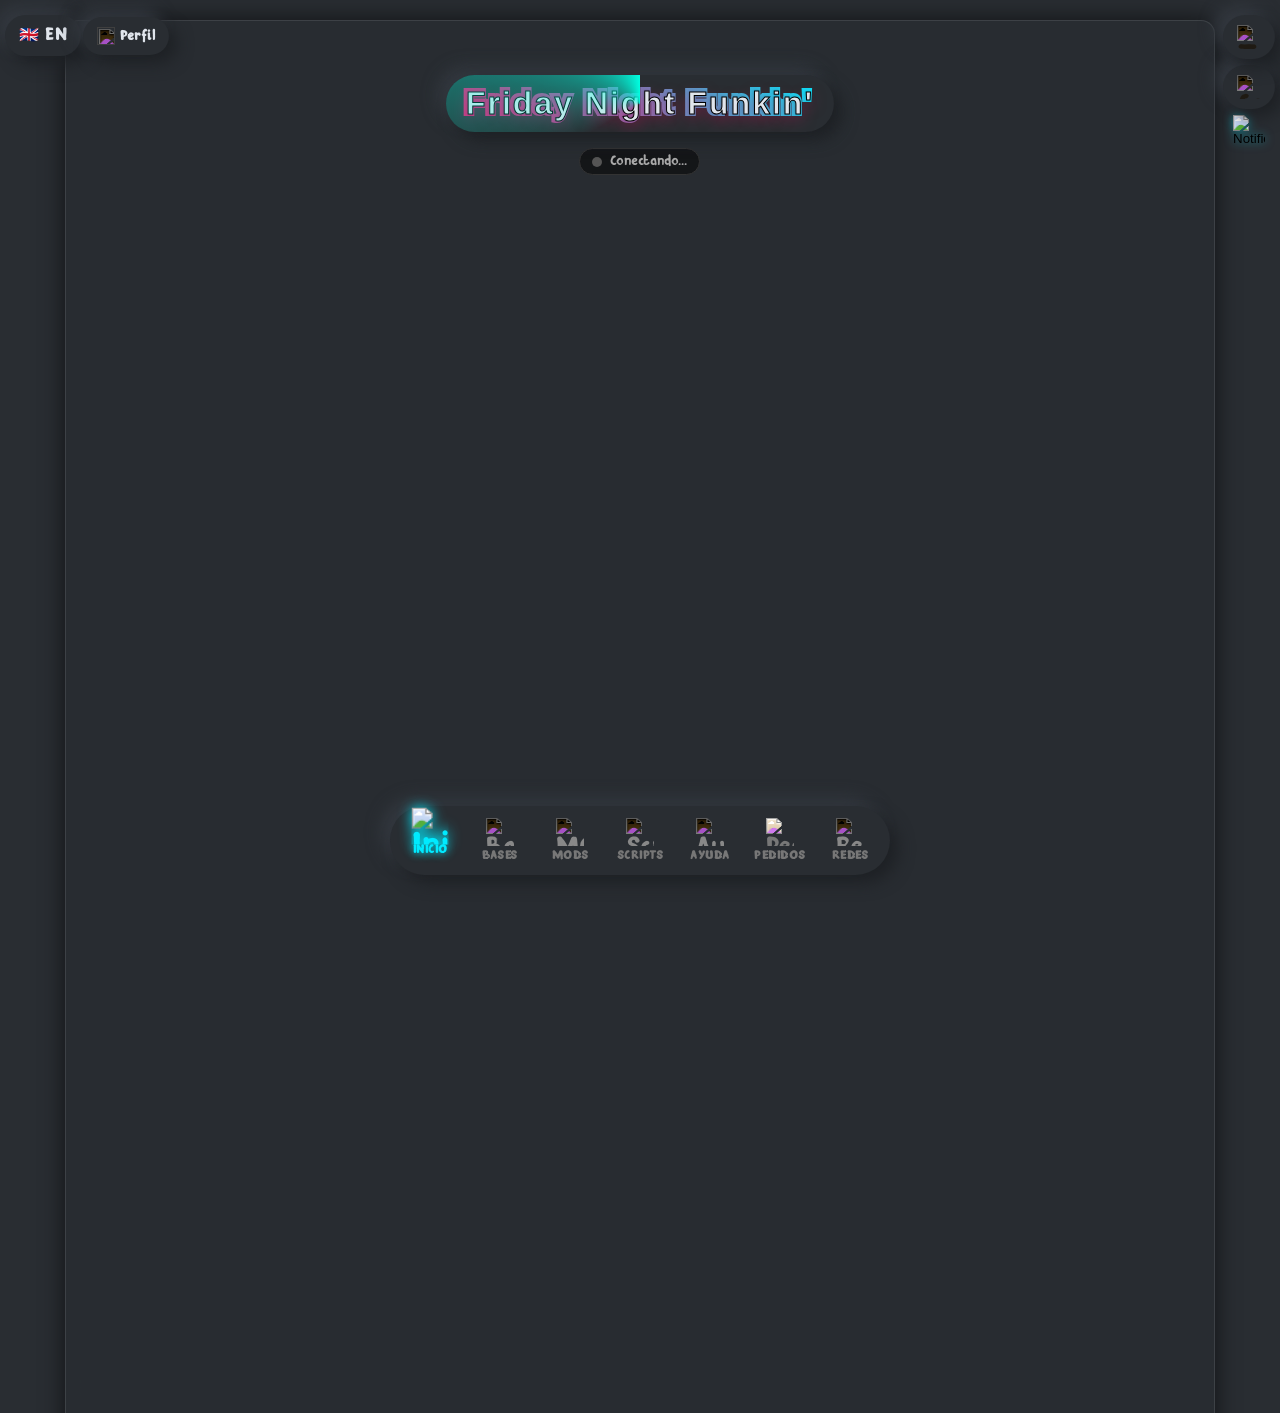
==== commit 6ec48a0e: "v7.0.0" ====
--- a/index.html
+++ b/index.html
@@ -19,9 +19,17 @@
   <meta name="apple-mobile-web-app-status-bar-style" content="black-translucent">
   <meta name="viewport" content="width=device-width, initial-scale=1.0">
 
+  <link rel="stylesheet" href="css/variables.css">
   <link rel="stylesheet" href="css/style.css">
-
+  <link rel="stylesheet" href="css/themes.css">
+  <link rel="stylesheet" href="css/notifications.css">
+  <link rel="stylesheet" href="css/popups.css">
   <link id="theme-style" rel="stylesheet" href="">
+
+  <script>
+    const currentTheme = localStorage.getItem('fnf_theme') || 'dark';
+    document.documentElement.setAttribute('data-theme', currentTheme);
+  </script>
 
   <script>
     const savedTheme = localStorage.getItem('activeTheme') || 'default';
@@ -31,14 +39,6 @@
       document.write('<link rel="stylesheet" href="css/style3.css">');
     }
 
-    const es_iOS = /iPad|iPhone|iPod/.test(navigator.userAgent) && !window.MSStream;
-
-    if (es_iOS) {
-      document.write('<link rel="stylesheet" href="css/style_liquidglass.css">');
-      document.addEventListener("DOMContentLoaded", () => {
-        document.body.classList.add('ios-theme');
-      });
-    }
   </script>
 </head>
 
@@ -79,10 +79,9 @@
     </div>
 
     <div id="favorites-popup" class="popup">
-      <div class="popup-content popup-scroll-body"
-        style="text-align: center; padding: 20px; background: rgba(20, 20, 25, 0.95); backdrop-filter: blur(10px); border: 1px solid rgba(255,255,255,0.1); border-radius: 24px; max-width: 340px; margin: auto; max-height: 80vh; overflow-y: auto;">
+      <div class="popup-content popup-scroll-body" style="text-align: center; padding: 20px;">
         <span class="popup-close" onclick="document.getElementById('favorites-popup').classList.remove('show')"
-          style="position: absolute; top: 15px; right: 15px; color: #aaa; cursor: pointer; font-size: 18px;">✖</span>
+          style="position: absolute; top: 15px; right: 15px; color: var(--text-muted); cursor: pointer; font-size: 18px;">✖</span>
         <h2 class="glow" style="margin-bottom: 20px; color: white;">⭐ Mis Favoritos</h2>
         <div id="favorites-list" style="display: flex; flex-direction: column; gap: 10px;">
           <p style="color:#aaa; font-size:13px;">No has guardado ningún mod aún. ¡Toca el 🤍 en tus mods favoritos!</p>
@@ -91,22 +90,21 @@
     </div>
 
     <div id="requests-popup" class="popup">
-      <div class="popup-content popup-scroll-body"
-        style="padding: 20px; background: rgba(20, 20, 25, 0.95); backdrop-filter: blur(10px); border: 1px solid rgba(255,255,255,0.1); border-radius: 24px; max-width: 360px; margin: auto; max-height: 85vh; overflow-y: auto;">
+      <div class="popup-content popup-scroll-body" style="padding: 20px;">
         <span class="popup-close" onclick="document.getElementById('requests-popup').classList.remove('show')"
-          style="position: absolute; top: 15px; right: 15px; color: #aaa; cursor: pointer; font-size: 18px;">✖</span>
-        <h2 class="glow" style="margin-bottom: 10px; color: white; text-align: center;">📝 Pedir un Mod</h2>
-        <p style="color:#ccc; font-size:12px; text-align:center; margin-bottom: 15px;">¿Qué port te gustaría ver en la
+          style="position: absolute; top: 15px; right: 15px; color: var(--text-muted); cursor: pointer; font-size: 18px;">✖</span>
+        <h2 class="glow" style="margin-bottom: 10px; color: var(--text); text-align: center;">📝 Pedir un Mod</h2>
+        <p style="color:var(--text-muted); font-size:12px; text-align:center; margin-bottom: 15px;">¿Qué port te
+          gustaría ver en la
           página? ¡Vota o añade uno nuevo!</p>
 
-        <div style="background: rgba(255,255,255,0.05); padding: 15px; border-radius: 12px; margin-bottom: 15px;">
+        <div class="settings-card" style="margin-bottom: 15px;">
           <input type="text" id="req-mod-name" placeholder="Nombre del Mod..." class="reg-input"
-            style="width:100%; margin-bottom:10px; box-sizing:border-box; padding:10px; background:rgba(0,0,0,0.5); color:white; border:1px solid #444; border-radius:8px;">
+            style="width:100%; margin-bottom:10px; box-sizing:border-box; padding:10px; background:var(--card-bg); color:var(--text); border:none; box-shadow:var(--neu-shadow-inset); border-radius:12px; outline:none;">
           <input type="url" id="req-mod-link" placeholder="Enlace (Opcional GameBanana...)" class="reg-input"
-            style="width:100%; margin-bottom:10px; box-sizing:border-box; padding:10px; background:rgba(0,0,0,0.5); color:white; border:1px solid #444; border-radius:8px;">
+            style="width:100%; margin-bottom:10px; box-sizing:border-box; padding:10px; background:var(--card-bg); color:var(--text); border:none; box-shadow:var(--neu-shadow-inset); border-radius:12px; outline:none;">
           <button id="btn-enviar-solicitud" onclick="enviarSolicitudMod()" class="btn"
-            style="width:100%; padding:10px; background:var(--neon-blue); color:black; font-weight:bold; border-radius:8px; border:none; cursor:pointer;">Enviar
-            Solicitud</button>
+            style="width:100%; padding:10px;">Enviar Solicitud</button>
         </div>
 
         <h3 style="color:white; font-size:15px; border-bottom:1px solid #444; padding-bottom:5px; margin-bottom:10px;">
@@ -157,28 +155,38 @@
 
     <div id="toast-container" class="toast-container"></div>
 
-    <div class="lang-btn" onclick="toggleLanguage()" title="Idioma" id="langBtn"
-      style="position:fixed; top:15px; left:15px; z-index:9999; background:var(--neon-blue, #00eaff); color:black; padding:8px 12px; border-radius:20px; font-weight:bold; cursor:pointer; box-shadow: 0 0 10px var(--neon-blue);">
-      🇬🇧 EN</div>
-    <div class="profile-btn" onclick="abrirPerfil()" id="profileBtn"
-      style="position:fixed; top:15px; left:95px; z-index:9999; background:var(--neon-pink, #ff00ff); color:white; padding:8px 12px; border-radius:20px; font-weight:bold; cursor:pointer; box-shadow: 0 0 10px #ff00ff;">
-      👤 <span data-es="Perfil" data-en="Profile">Perfil</span></div>
-
-    <div id="settingsBtn" class="settings-btn" onclick="document.getElementById('settings-popup').classList.add('show')"
-      title="Configuración" style="display: flex; align-items: center; justify-content: center;">
+    <div class="lang-btn float-ui-btn" onclick="toggleLanguage()" title="Idioma" id="langBtn"
+      style="display: flex; align-items: center; justify-content: center; gap: 5px;">
+      <img src="https://cdn-icons-png.flaticon.com/128/3898/3898082.png"
+        style="width: 20px; height: 20px; filter: invert(var(--icon-invert, 0));">
+      <span style="font-weight: bold; font-size: 12px;">EN</span>
+    </div>
+
+    <div class="profile-btn float-ui-btn" onclick="abrirPerfil()" id="profileBtn"
+      style="display: flex; align-items: center; justify-content: center; gap: 5px;">
+      <img src="https://cdn-icons-png.flaticon.com/128/1077/1077114.png"
+        style="width: 18px; height: 18px; filter: invert(var(--icon-invert, 0));">
+      <span data-es="Perfil" data-en="Profile" style="font-weight: bold; font-size: 12px;">Perfil</span>
+    </div>
+
+    <div id="settingsBtn" class="settings-btn float-ui-btn"
+      onclick="document.getElementById('settings-popup').classList.add('show')" title="Configuración"
+      style="display: flex; align-items: center; justify-content: center;">
       <img src="https://cdn-icons-png.flaticon.com/128/1040/1040221.png" alt="Configuración"
-        style="width: 24px; height: 24px; object-fit: contain;">
+        style="width: 24px; height: 24px; object-fit: contain; filter: invert(var(--icon-invert, 0));">
     </div>
 
-    <div class="admin-float-btn" onclick="document.getElementById('admin-tools-popup').classList.add('show')"
+    <div class="admin-float-btn float-ui-btn"
+      onclick="document.getElementById('admin-tools-popup').classList.add('show')"
       style="display: flex; align-items: center; justify-content: center;">
       <img src="https://cdn-icons-png.flaticon.com/128/1077/1077147.png" alt="Admin"
-        style="width: 24px; height: 24px; object-fit: contain;">
+        style="width: 24px; height: 24px; object-fit: contain; filter: invert(var(--icon-invert, 0));">
     </div>
-    <div class="theme-btn" onclick="toggleTheme()" title="Tema"
+
+    <div class="theme-btn float-ui-btn" onclick="toggleTheme()" title="Tema"
       style="display: flex; align-items: center; justify-content: center;">
-      <img src="https://cdn-icons-png.flaticon.com/128/12180/12180668.png" alt="Tema Claro/Oscuro"
-        style="width: 24px; height: 24px; object-fit: contain;">
+      <img id="theme-icon" src="https://cdn-icons-png.flaticon.com/128/1828/1828231.png" alt="Tema Claro/Oscuro"
+        style="width: 24px; height: 24px; object-fit: contain; filter: invert(var(--icon-invert, 0)); transition: transform 0.2s;">
     </div>
 
     <div class="notif-container">
@@ -213,28 +221,26 @@
             del Tema</span>
         </div>
 
-        <div
-          style="margin-top: 15px; background: rgba(255,255,255,0.05); padding: 15px; border-radius: 10px; border: 1px solid #333; text-align: left; box-sizing: border-box; width: 100%;">
-          <span style="font-weight: bold; color: #fff; display: block; margin-bottom: 10px;" data-es="Skin de la Página"
+        <div class="settings-card">
+          <span style="font-weight: bold; display: block; margin-bottom: 10px;" data-es="Skin de la Página"
             data-en="Page Skin">Skin de la Página</span>
 
           <select id="themeSelector"
-            style="width: 100%; padding: 10px; background: #000; color: var(--neon-blue); border: 1px solid var(--neon-blue); outline: none; font-size: 14px; cursor: pointer;">
+            style="width: 100%; padding: 10px; background: var(--card-bg); color: var(--text); border: none; box-shadow: var(--neu-shadow-inset); border-radius: 10px; outline: none; font-size: 14px; cursor: pointer;">
             <option value="default">Tema Moderno (Glassmorphism)</option>
             <option value="retro">Tema Retro (Arcade)</option>
             <option value="snokido">Tema Snokido</option>
           </select>
         </div>
 
-        <label
-          style="display: flex; justify-content: space-between; align-items: center; margin-top: 15px; background: rgba(0,234,255,0.1); padding: 15px; border-radius: 8px; border: 1px solid var(--neon-blue); cursor: pointer; box-sizing: border-box; width: 100%;">
+        <label class="settings-card"
+          style="display: flex; justify-content: space-between; align-items: center; cursor: pointer;">
           <span style="font-weight: bold; color: var(--neon-blue); text-shadow: 0 0 5px var(--neon-blue);"
             data-es="🌈 Modo RGB (Chroma)" data-en="RGB Mode (Chroma)">Modo RGB (Chroma)</span>
           <input type="checkbox" id="chromaToggle" style="transform: scale(1.3);">
         </label>
 
-        <div
-          style="margin-top: 15px; text-align: left; background: rgba(255,255,255,0.05); padding: 15px; border-radius: 10px; border: 1px solid #333; box-sizing: border-box; width: 100%;">
+        <div class="settings-card">
           <h3 style="margin-top:0; font-size: 14px; color: var(--neon-blue); text-align: center;"
             data-es="⚡ Visuales y Rendimiento" data-en="⚡ Visuals & Performance">⚡ Visuales y Rendimiento</h3>
 
@@ -369,65 +375,56 @@
     </div>
 
     <div id="update-popup" class="popup">
-      <div class="popup-content glass-update-card" style="padding: 0; width: 90%; max-width: 400px;">
-
-        <div class="update-header-art">
-          <div class="update-icon-circle"
-            style="background: rgb(42, 42, 42); width: 60px; height: 60px; border-radius: 50%; display: flex; align-items: center; justify-content: center; margin: 0 auto; box-shadow: 0 0 20px rgba(255,255,255,0.3);">
-            <img src="https://cdn-icons-png.flaticon.com/128/14466/14466980.png" alt="Actualización"
-              style="width: 65px;">
-          </div>
-          <div class="popup-close" onclick="closeUpdatePopup()"
-            style="position: absolute; top: 15px; right: 15px; color: white; cursor: pointer;">✖</div>
+      <div class="popup-content premium-update-card">
+
+        <div class="premium-close-btn" onclick="closeUpdatePopup()">✖</div>
+
+        <div class="premium-update-header">
+          <div class="premium-orb"></div>
+          <div class="premium-icon-container">
+            <img src="https://cdn-icons-png.flaticon.com/128/13544/13544292.png" alt="Update"
+              class="premium-floating-icon">
+          </div>
+          <h2 class="premium-title glow-text" data-es="VERSIÓN 7.0.0" data-en="VERSION 7.0.0">VERSIÓN 7.0.0</h2>
+          <p class="premium-subtitle" data-es="Novedades de esta versión:" data-en="What's new:">Novedades de esta
+            versión</p>
         </div>
-        <div class="update-body">
-          <h2 class="glow" style="margin: 0; font-size: 24px; color: white; letter-spacing: 1px;"
-            data-es="¡Novedades v6.5.0!" data-en="What's New v6.5.0!">¡Novedades v6.5.0!</h2>
-          <p style="text-align: center; color: #a1a1aa; font-size: 14px; margin-bottom: 20px;">Los cambios más recientes
-            en FNF Mobile:</p>
-          <ul class="update-list-modern" style="margin-top:15px; list-style: none; padding-left: 0;">
-
-            <li
-              style="display: flex; align-items: center; gap: 10px; border-left: 4px solid var(--neon-blue); padding: 8px; margin-bottom: 5px; background: rgba(255,255,255,0.05);">
-              <img src="https://cdn-icons-png.flaticon.com/128/16595/16595006.png" alt=""
-                style="width: 20px; height: 20px; flex-shrink: 0; object-fit: contain; border-radius: 0 !important; transform: translateY(1.5px);">
-              <span data-es="Se
-                añadieron 2 nuevos mods: <b>Matt V3</b> & <b>Due Debts BF Mix</b>"
-                data-en="Two new mods were added: <b>Matt V3</b> & <b>Due Debts BF Mix</b>"
-                style="font-size: 13.5px; line-height: 1.3;"> Se
-                añadieron 2 nuevos mods: <b>Matt V3</b> & <b>Due Debts BF Mix</b></span>
+
+        <div class="premium-update-body">
+          <ul class="premium-update-list">
+            <li>
+              <div class="premium-list-icon"
+                style="background: rgba(255, 215, 0, 0.1); border: 1px solid var(--neon-gold);">
+                <img src="https://cdn-icons-png.flaticon.com/128/4660/4660715.png"
+                  style="width:22px; filter: drop-shadow(0 0 5px var(--neon-gold));">
+              </div>
+              <div class="premium-list-text">
+                <h4 style="color: var(--neon-gold);" data-es="Rediseño" data-en="Redesign">Rediseño</h4>
+                <p data-es="Se hizo un rediseño completo a la página web, mejorando drásticamente la experiencia del usuario."
+                  data-en="A complete redesign of the website was made, drastically improving the user experience.">Se
+                  hizo un rediseño completo a la página web, mejorando drásticamente la experiencia del usuario.</p>
+              </div>
             </li>
-
-            <li
-              style="display: flex; align-items: center; gap: 10px; border-left: 4px solid var(--neon-yellow); padding: 8px; margin-bottom: 5px; background: rgba(255,255,255,0.05);">
-              <img src="https://cdn-icons-png.flaticon.com/128/3632/3632000.png" alt=""
-                style="width: 20px; height: 20px; flex-shrink: 0; object-fit: contain; border-radius: 0 !important; transform: translateY(1.5px);">
-              <span data-es="Se mejoro el funcionamiento de particulas animadas en ajustes."
-                data-en="The functionality of animated particles in settings has been improved."
-                style="font-size: 13.5px; line-height: 1.3;">
-                Se mejoro el funcionamiento del led naranja para mostrar comentarios nuevos en los chats.</span>
+            <li>
+              <div class="premium-list-icon"
+                style="background: rgba(0, 234, 255, 0.1); border: 1px solid var(--neon-blue);">
+                <img src="https://cdn-icons-png.flaticon.com/128/4149/4149678.png"
+                  style="width:22px; filter: drop-shadow(0 0 5px var(--neon-blue));">
+              </div>
+              <div class="premium-list-text">
+                <h4 style="color: var(--neon-blue);" data-es="Mejoras y Fixes" data-en="Improvements & Fixes">Mejoras y
+                  Fixes</h4>
+                <p data-es="Corrección de errores, nueva ventana de perfil y mejoras de rendimiento."
+                  data-en="Minor bug fixes, new profile window and performance improvements.">Corrección de errores
+                  menores, nueva ventana de perfil y mejoras de rendimiento.</p>
+              </div>
             </li>
-
-            <li
-              style="display: flex; align-items: center; gap: 10px; border-left: 4px solid var(--neon-yellow); padding: 8px; margin-bottom: 5px; background: rgba(255,255,255,0.05);">
-              <img src="https://cdn-icons-png.flaticon.com/128/3632/3632000.png" alt=""
-                style="width: 20px; height: 20px; flex-shrink: 0; object-fit: contain; border-radius: 0 !important; transform: translateY(1.5px);">
-              <span data-es="Se mejoro el apartado de favoritos en su perfil."
-                data-en="Improved favorites section in profile." style="font-size: 13.5px; line-height: 1.3;">
-                Se mejoro el apartado de favoritos en su perfil.</span>
-            </li>
-
-            <li
-              style="display: flex; align-items: center; gap: 10px; border-left: 4px solid var(--neon-blue_dark); padding: 8px; margin-bottom: 5px; background: rgba(255,255,255,0.05);">
-              <img src="https://cdn-icons-png.flaticon.com/128/4149/4149678.png" alt=""
-                style="width: 20px; height: 20px; flex-shrink: 0; object-fit: contain; border-radius: 0 !important; transform: translateY(1.5px);">
-              <span data-es="Corrección de errores y mejoras" data-en="Bug fixes and improvements"
-                style="font-size: 13.5px; line-height: 1.3;">Corrección de errores y mejoras</span>
-            </li>
-
           </ul>
-          <button class="btn-update-action" onclick="closeUpdatePopup()" data-es="¡Entendido!" data-en="Got it!"
-            style="margin-top: 15px;">¡Entendido!</button>
+
+          <button class="premium-btn-action" onclick="closeUpdatePopup()">
+            <span style="position: relative; z-index: 2;" data-es="¡ACEPTAR!" data-en="OK!">¡ACEPTAR!</span>
+            <div class="btn-glow-overlay"></div>
+          </button>
         </div>
       </div>
     </div>
@@ -451,7 +448,10 @@
         <div class="logo-text">FNF'</div>
 
         <div class="top-bar-actions">
-          <div class="action-icon" onclick="toggleTheme()" title="Cambiar Tema">☼</div>
+          <div class="action-icon theme-toggle-btn" onclick="toggleTheme()" title="Cambiar Tema">
+            <img id="theme-icon" src="https://cdn-icons-png.flaticon.com/128/1828/1828231.png"
+              style="width: 20px; height: 20px; filter: invert(1); transition: transform 0.4s cubic-bezier(0.4, 0, 0.2, 1);">
+          </div>
           <div class="action-icon" onclick="document.getElementById('search-popup').classList.add('show')"
             title="Buscar">🔍</div>
           <div class="action-icon" onclick="abrirPerfil()" title="Perfil">👤</div>
@@ -475,7 +475,8 @@
         <div style="text-align:center">
 
           <div>
-            <h1 id="fnf-title" class="fnf-animated-title" data-text="Friday Night Funkin'" onclick="activarAdminOculto()">
+            <h1 id="fnf-title" class="fnf-animated-title" data-text="Friday Night Funkin'"
+              onclick="activarAdminOculto()">
               Friday Night Funkin'
             </h1>
           </div>
@@ -2433,21 +2434,22 @@
               </p>
 
               <div style="display: flex; justify-content: center; gap: 8px; flex-wrap: wrap; margin-bottom: 15px;">
-                <a href="https://play.google.com/store/apps/details?id=ru.zdevs.zarchiver" target="_blank"
-                  style="display: flex; align-items: center; gap: 6px; background: #00ff41; color: #000; padding: 6px 12px; border-radius: 4px; text-decoration: none; font-size: 12px; font-weight: bold; border: 1px solid #000;">
+                <a href="https://play.google.com/store/apps/details?id=ru.zdevs.zarchiver" target="_blank" class="btn"
+                  style="display: flex; align-items: center; gap: 6px; padding: 8px 16px; font-size: 12px; font-weight: bold; margin-top: 0;">
                   <img src="https://www.svgrepo.com/show/505132/zarchiver.svg" alt="ZArchiver"
                     style="width: 16px; height: 16px; object-fit: contain;"> ZArchiver
                 </a>
 
                 <a href="https://play.google.com/store/apps/details?id=com.alphainventor.filemanager" target="_blank"
-                  style="display: flex; align-items: center; gap: 6px; background: #ffeb33; color: #fff; padding: 6px 12px; border-radius: 4px; text-decoration: none; font-size: 12px; font-weight: bold; border: 1px solid #000;">
+                  class="btn"
+                  style="display: flex; align-items: center; gap: 6px; padding: 8px 16px; font-size: 12px; font-weight: bold; margin-top: 0;">
                   <img src="https://www.svgrepo.com/show/504324/files.svg" alt="Gestor"
-                    style="width: 16px; height: 16px; object-fit: contain;"> Gestor de Archivos+
+                    style="width: 16px; height: 16px; object-fit: contain;"> Gestor+
                 </a>
 
                 <a href="https://play.google.com/store/apps/details?id=com.google.android.apps.nbu.files"
-                  target="_blank"
-                  style="display: flex; align-items: center; gap: 6px; background: #00b8ff; color: #000; padding: 6px 12px; border-radius: 4px; text-decoration: none; font-size: 12px; font-weight: bold; border: 1px solid #000;">
+                  target="_blank" class="btn"
+                  style="display: flex; align-items: center; gap: 6px; padding: 8px 16px; font-size: 12px; font-weight: bold; margin-top: 0;">
                   <img src="https://www.svgrepo.com/show/504326/files-by-google.svg" alt="Files"
                     style="width: 16px; height: 16px; object-fit: contain;"> Files
                 </a>
@@ -2585,16 +2587,14 @@
       </a>
       </div>
 
-      <div class="ticket-soporte-box"
-        style="margin-top: 20px; padding: 15px; border-radius: 15px; background: rgba(0, 0, 0, 0.3); border: 1px solid rgba(255,255,255,0.1);">
-        <h3 style="margin-bottom: 10px; font-size: 16px; color: var(--neon-blue);">Mensaje Rápido</h3>
-        <p style="font-size: 12px; color: #aaa; margin-bottom: 10px;">Escríbeme tu duda o sugerencia.</p>
+      <div class="ticket-soporte-box settings-card">
+        <h3 style="margin-top: 0; margin-bottom: 10px; font-size: 16px; color: var(--neon-blue);">Mensaje Rápido</h3>
+        <p style="font-size: 12px; color: var(--text-muted); margin-bottom: 10px;">Escríbeme tu duda o sugerencia.</p>
 
         <textarea id="txt-mensaje-telegram" placeholder="Escribe..."
-          style="width: 100%; height: 80px; border-radius: 10px; background: rgba(255,255,255,0.05); color: white; border: 1px solid rgba(255,255,255,0.2); padding: 10px; font-family: inherit; resize: none; margin-bottom: 10px;"></textarea>
-
-        <button id="btn-enviar-telegram" onclick="enviarMensajeAlBot()"
-          style="width: 100%; padding: 10px; border-radius: 10px; background: var(--neon-blue); color: black; font-weight: bold; border: none; cursor: pointer;">
+          style="width: 100%; height: 80px; border-radius: 16px; background: var(--card-bg); color: var(--text); border: none; box-shadow: var(--neu-shadow-inset); padding: 10px; font-family: inherit; resize: none; margin-bottom: 10px; box-sizing: border-box; outline: none;"></textarea>
+
+        <button id="btn-enviar-telegram" onclick="enviarMensajeAlBot()" class="btn" style="width: 100%;">
           🚀 Enviar Mensaje
         </button>
       </div>
@@ -2603,7 +2603,7 @@
     </section>
 
     <footer style="margin-top:40px; margin-bottom: 20px; text-align:center; color:white;">
-      © <span id="year"></span> LaloCF | V6.5.0 <br>
+      © <span id="year"></span> LaloCF | V7.0.0 <br>
       <div class="visitor-counter"><span data-es="Visitas:" data-en="Visitors:">Visitas:</span> <span>Habilitado</span>
       </div>
     </footer>
--- a/css/variables.css
+++ b/css/variables.css
@@ -0,0 +1,118 @@
+@font-face {
+  font-family: "MiFuente";
+  src: url("../assets/fonts/funkin.ttf") format("opentype");
+  font-weight: normal;
+  font-style: normal;
+  font-display: swap;
+}
+
+
+body {
+  font-family: "MiFuente", system-ui, -apple-system, sans-serif;
+}
+
+body.ios-theme .theme-btn {
+  display: none !important;
+}
+
+:root {
+  /* =========================================
+     ⚙️ POSICIÓN DE LOS BOTONES DE LA INTERFAZ
+     ========================================= */
+  --pos-btn-theme-top: 15px;
+  --pos-btn-theme-right: 5px;
+
+  --pos-btn-settings-top: 65px;
+  --pos-btn-settings-right: 5px;
+
+  --pos-btn-admin-top: 20px;
+  --pos-btn-admin-right: 140px;
+
+  --pos-btn-lang-top: 15px;
+  --pos-btn-lang-left: 5px;
+
+  --pos-btn-profile-top: 17px;
+  --pos-btn-profile-left: 83px;
+
+  --pos-notif-top: 115px;
+  --pos-notif-right: 15px;
+
+  --pos-notif-top-mobile: 115px;
+  --pos-notif-right-mobile: 15px;
+
+  --neon-blue: #00eaff;
+  --neon-pink: #ff00c8;
+  --neon-purple: #b400ff;
+  --neon-green: #00ff41;
+  --neon-yellow: #ffea00 --neon-red: #ff003c;
+  --neon-gold: #ffd700;
+  --neon-orange: #ff8300;
+  --neon-grey: #8c8c8c;
+  --neon-blue_dark: #0008ff;
+  --neon-cyan: #00ffe1;
+  --neon-blue_light: #7dd1ff;
+}
+
+:root,
+[data-theme="dark"] {
+  --bg-gradient: #292d32;
+  --bg-solid: #292d32;
+  --card-bg: #292d32;
+  --container-bg: rgba(41, 45, 50, 0.65);
+  --card-border: transparent;
+  --neu-shadow: 8px 8px 16px #1e2125, -8px -8px 16px #343940;
+  --neu-shadow-inset: inset 8px 8px 16px #1e2125, inset -8px -8px 16px #343940;
+  --text: #e0e5ec;
+  --text-muted: #a0a0b0;
+  --accent: var(--neon-cyan);
+  --bg-shape-1: transparent;
+  --bg-shape-2: transparent;
+  --icon-invert: 1;
+}
+
+[data-theme="light"] {
+  --bg-gradient: #efefeff0;
+  --bg-solid: #dfe2ea;
+  --card-bg: #e2e2e2;
+  --container-bg: rgba(226, 226, 226, 0.65);
+  --card-border: transparent;
+  --neu-shadow: 8px 8px 16px #c4c8d1, -8px -8px 16px #ffffff;
+  --neu-shadow-inset: inset 8px 8px 16px #c4c8d1, inset -8px -8px 16px #ffffff;
+  --text: #3d404d;
+  --text-muted: #70758a;
+  --accent: #7b61ff;
+  --bg-shape-1: transparent;
+  --bg-shape-2: transparent;
+  --icon-invert: 0;
+}
+
+[data-theme="oled"] {
+  --bg-gradient: #000000;
+  --bg-solid: #000000;
+  --card-bg: #000000;
+  --container-bg: rgba(0, 0, 0, 0.65);
+  --card-border: #111;
+  --neu-shadow: 4px 4px 10px #0a0a0a, -4px -4px 10px #1a1a1a;
+  --neu-shadow-inset: inset 4px 4px 10px #0a0a0a, inset -4px -4px 10px #1a1a1a;
+  --text: #e0e0e0;
+  --text-muted: #666;
+  --accent: var(--neon-cyan);
+  --bg-shape-1: transparent;
+  --bg-shape-2: transparent;
+  --icon-invert: 1;
+}
+
+body {
+  margin: 0;
+  color: var(--text);
+  background: var(--bg-gradient);
+  background-size: 400% 400%;
+  animation: moveBg 15s ease infinite;
+  padding-bottom: 120px;
+  min-height: 100vh;
+  position: relative;
+  overflow-x: hidden;
+  transition: background 0.5s ease, color 0.3s ease;
+}
+
+/* =========================================
--- a/css/style.css
+++ b/css/style.css
@@ -1,51 +1,112 @@
-@font-face {
-  font-family: "MiFuente";
-  src: url("../assets/fonts/funkin.ttf") format("opentype");
-  font-weight: normal;
-  font-style: normal;
-  font-display: swap;
-}
-
-
-body {
-  font-family: "MiFuente", system-ui, -apple-system, sans-serif;
-}
-
-body.ios-theme .theme-btn {
-  display: none !important;
-}
-
-:root {
-  --text: #e0e0e0;
-  --card-bg: rgba(0, 0, 0, 0.55);
-  --neon-blue: #00eaff;
-  --neon-pink: #ff00c8;
-  --neon-purple: #b400ff;
-  --neon-green: #00ff41;
-  --neon-yellow: #ffea00;
-  --neon-red: #ff003c;
-  --neon-gold: #ffd700;
-  --neon-orange: #ff8300;
-  --neon-grey: #8c8c8c;
-  --neon-blue_dark: #0008ff;
-  --neon-cyan: #00ffe1;
-  --neon-blue_light: #7dd1ff;
-  --bg: linear-gradient(45deg, #0f0f0f, #000428, #1a1a1a);
-}
-
-body.light {
-  --text: #1a1a1a;
-  --card-bg: rgba(255, 255, 255, 0.7);
-  --bg: linear-gradient(45deg, #e6f7ff, #ffffff, #f0f0f0);
-}
-
-body {
-  margin: 0;
-  color: var(--text);
-  background: linear-gradient(45deg, #0f0f0f, #000638, #1a1a1a);
-  background-size: 600% 600%;
-  animation: moveBg 12s ease infinite;
-  padding-bottom: 120px;
+/* =========================================
+   === TITULO NEUMORFISTA ANIMADO ===
+   ========================================= */
+.fnf-animated-title {
+  font-family: "MiFuente", sans-serif;
+  font-size: 3rem;
+  color: var(--bg-gradient);
+  text-shadow:
+    3px 3px 6px rgba(0, 0, 0, 0.2),
+    -3px -3px 6px rgba(255, 255, 255, 0.1);
+  position: relative;
+  display: inline-block;
+  cursor: pointer;
+  padding: 10px 20px;
+  border-radius: 50px;
+  background: var(--card-bg);
+  box-shadow: var(--neu-shadow);
+  overflow: hidden;
+  letter-spacing: 2px;
+  transform: translateZ(0);
+}
+
+.fnf-animated-title::before {
+  content: "";
+  position: absolute;
+  top: -50%;
+  left: -50%;
+  width: 200%;
+  height: 200%;
+  background: conic-gradient(transparent, transparent, transparent, var(--neon-cyan));
+  animation: rotateLight 4s linear infinite;
+  z-index: 1;
+}
+
+.fnf-animated-title::after {
+  content: attr(data-text);
+  position: absolute;
+  inset: 3px;
+  background: var(--card-bg);
+  border-radius: 47px;
+  z-index: 2;
+  display: flex;
+  align-items: center;
+  justify-content: center;
+  color: var(--text);
+  text-shadow: 1px 1px 3px rgba(0, 0, 0, 0.3);
+}
+
+@keyframes rotateLight {
+  0% {
+    transform: rotate(0deg);
+  }
+
+  100% {
+    transform: rotate(360deg);
+  }
+}
+
+/* =========================================
+   FONDOS ANIMADOS (GLASSMORPHISM)
+   ========================================= */
+body::before,
+body::after {
+  content: "";
+  position: fixed;
+  border-radius: 50%;
+  filter: blur(100px);
+  z-index: -1;
+  opacity: 0.6;
+  transition: background 0.5s ease;
+  pointer-events: none;
+}
+
+body::before {
+  width: 400px;
+  height: 400px;
+  background: var(--bg-shape-1);
+  top: -100px;
+  left: -100px;
+  animation: float1 15s infinite alternate ease-in-out;
+}
+
+body::after {
+  width: 350px;
+  height: 350px;
+  background: var(--bg-shape-2);
+  bottom: 10%;
+  right: -50px;
+  animation: float2 12s infinite alternate ease-in-out;
+}
+
+@keyframes float1 {
+  0% {
+    transform: translate(0, 0);
+  }
+
+  100% {
+    transform: translate(150px, 200px);
+  }
+}
+
+@keyframes float2 {
+  0% {
+    transform: translate(0, 0) scale(1);
+  }
+
+  100% {
+    transform: translate(-100px, -150px) scale(1.3);
+  }
 }
 
 @keyframes moveBg {
@@ -62,48 +123,20 @@
   }
 }
 
-body::before {
-  content: "";
-  position: fixed;
-  inset: 0;
-  z-index: -1;
-  background: radial-gradient(circle at 20% 30%, rgba(0, 255, 255, 0.295), transparent 60%),
-    radial-gradient(circle at 80% 70%, rgba(255, 0, 200, 0.288), transparent 60%),
-    radial-gradient(circle at 50% 50%, rgba(179, 0, 255, 0.267), transparent 70%);
-  filter: blur(80px);
-  animation: nebulaMove 10s ease-in-out infinite alternate;
-}
-
 .container {
   max-width: 1100px;
   margin: 20px auto;
-  background: var(--card-bg);
+  background: var(--container-bg);
   padding: 24px;
   border-radius: 14px;
-  backdrop-filter: blur(12px);
+  backdrop-filter: blur(15px);
+  -webkit-backdrop-filter: blur(15px);
   box-shadow: 0 0 25px rgba(0, 0, 0, .6);
   border: 1px solid rgba(255, 255, 255, 0.1);
 }
 
-@keyframes nebulaMove {
-  0% {
-    transform: translate(-40px, -40px) scale(1.1);
-    opacity: 0.7;
-  }
-
-  50% {
-    transform: translate(40px, 20px) scale(1.3);
-    opacity: 1;
-  }
-
-  100% {
-    transform: translate(-20px, 40px) scale(1.2);
-    opacity: 0.8;
-  }
-}
-
 .glow {
-  color: white;
+  color: var(--text);
   text-shadow: 0 0 10px var(--neon-blue), 0 0 20px var(--neon-blue), 0 0 40px var(--neon-purple), 0 0 80px var(--neon-purple);
 }
 
@@ -114,16 +147,14 @@
   transform: translateX(-50%);
   width: 95%;
   max-width: 500px;
-  background: rgba(10, 10, 15, 0.85);
-  backdrop-filter: blur(20px) saturate(180%);
-  -webkit-backdrop-filter: blur(20px) saturate(180%);
-  border: 1px solid rgba(0, 234, 255, 0.3);
+  background: var(--card-bg);
+  border: none;
   display: flex;
   justify-content: space-between;
   padding: 12px 5px;
   border-radius: 40px;
   z-index: 9990;
-  box-shadow: 0 15px 30px rgba(0, 0, 0, 0.7), 0 0 15px rgba(0, 234, 255, 0.15);
+  box-shadow: var(--neu-shadow);
   transition: all 0.3s ease;
   box-sizing: border-box;
 }
@@ -153,6 +184,11 @@
   margin-bottom: 4px;
   display: block;
   transition: transform 0.3s ease;
+}
+
+.nav-item img {
+  filter: invert(var(--icon-invert, 0));
+  transition: all 0.3s ease;
 }
 
 .nav-item.active .nav-icon {
@@ -168,12 +204,14 @@
 }
 
 .hero-banner {
-  background: linear-gradient(135deg, rgba(0, 234, 255, 0.1), rgba(180, 0, 255, 0.1));
-  border: 1px solid var(--neon-blue);
+  background: var(--card-bg);
+  border: 1px solid var(--card-border);
   border-radius: 20px;
   padding: 30px 20px;
   text-align: center;
-  box-shadow: 0 0 30px rgba(0, 234, 255, 0.15);
+  box-shadow: var(--card-shadow);
+  backdrop-filter: blur(16px);
+  -webkit-backdrop-filter: blur(16px);
   margin-bottom: 20px;
   position: relative;
   overflow: hidden;
@@ -199,19 +237,21 @@
 }
 
 .info-card {
-  background: rgba(0, 0, 0, 0.4);
-  border: 1px solid var(--neon-blue);
+  background: var(--card-bg);
+  border: 1px solid var(--card-border);
   border-radius: 20px;
   padding: 25px;
   margin-top: 25px;
   text-align: center;
-  box-shadow: 0 0 15px rgba(0, 234, 255, 0.1);
+  box-shadow: var(--card-shadow);
+  backdrop-filter: blur(16px);
+  -webkit-backdrop-filter: blur(16px);
   position: relative;
 }
 
 .info-list {
   text-align: left;
-  color: #ddd;
+  color: var(--text-muted);
   font-size: 14.5px;
   line-height: 2;
   margin: 0 auto;
@@ -238,7 +278,7 @@
 
 .admin-name::after {
   content: "✦";
-  color: #fff;
+  color: var(--text);
   position: absolute;
   top: -6px;
   right: -10px;
@@ -271,30 +311,13 @@
 .theme-btn {
   font-size: 30px;
   cursor: pointer;
-  animation: spinGlow 6s linear infinite;
-  filter: drop-shadow(0 0 6px var(--neon-blue));
   position: fixed;
-  top: 20px;
-  right: 20px;
+  top: var(--pos-btn-theme-top);
+  right: var(--pos-btn-theme-right);
   z-index: 10000;
-  background: rgba(0, 0, 0, 0.3);
-  width: 50px;
-  height: 50px;
   display: flex;
   align-items: center;
   justify-content: center;
-  border-radius: 50%;
-  border: 1px solid var(--neon-blue);
-}
-
-@keyframes spinGlow {
-  from {
-    transform: rotate(0deg);
-  }
-
-  to {
-    transform: rotate(360deg);
-  }
 }
 
 .apks-grid,
@@ -307,21 +330,37 @@
 
 .apk-card,
 .mod-card {
-  background: rgba(0, 0, 0, 0.45);
-  padding: 18px;
-  border-radius: 12px;
-  border: 1px solid var(--neon-blue);
-  box-shadow: 0 0 15px var(--neon-blue);
+  background: var(--card-bg);
+  padding: 24px;
+  border-radius: 24px;
+  border: none;
+  box-shadow: var(--neu-shadow);
   text-align: center;
   position: relative;
-  transition: transform 0.3s ease, box-shadow 0.3s ease;
+  transition: transform 0.15s ease-out, box-shadow 0.3s ease;
+  overflow: hidden;
 }
 
 .apk-card:hover,
 .mod-card:hover {
   transform: translateY(-5px);
-  box-shadow: 0 0 25px var(--neon-pink);
-  border-color: var(--neon-pink);
+  box-shadow: var(--neu-shadow);
+}
+
+.apk-card::after,
+.mod-card::after {
+  content: "";
+  position: absolute;
+  top: 0;
+  left: 0;
+  right: 0;
+  bottom: 0;
+  background: radial-gradient(circle at var(--gx, var(--m-gx, 50%)) var(--gy, var(--m-gy, 50%)), rgba(255, 255, 255, 0.4) 0%, transparent 60%);
+  opacity: var(--g-opacity, var(--m-g-opacity, 0));
+  pointer-events: none;
+  transition: opacity 0.3s ease;
+  mix-blend-mode: overlay;
+  z-index: 10;
 }
 
 .apk-card img,
@@ -367,7 +406,7 @@
 
 .like-count {
   font-size: 14px;
-  color: white;
+  color: var(--text);
 }
 
 .dl-counter {
@@ -412,7 +451,7 @@
 
 .gama-high {
   background: var(--neon-red);
-  color: white;
+  color: var(--text);
   box-shadow: 0 0 8px var(--neon-red);
 }
 
@@ -434,7 +473,7 @@
   top: 10px;
   right: -30px;
   background: var(--neon-pink);
-  color: white;
+  color: var(--text);
   padding: 5px 40px;
   transform: rotate(45deg);
   font-size: 12px;
@@ -444,19 +483,25 @@
 
 .btn {
   display: inline-block;
-  padding: 10px 16px;
+  padding: 12px 24px;
   margin-top: 10px;
-  border-radius: 8px;
-  background: var(--neon-pink);
-  color: white;
+  border-radius: 50px;
+  background: var(--card-bg);
+  color: var(--text);
   font-weight: 600;
   text-decoration: none;
-  box-shadow: 0 0 12px var(--neon-pink);
+  box-shadow: var(--neu-shadow);
   cursor: pointer;
   border: none;
   text-align: center;
   position: relative;
   z-index: 10;
+  transition: all 0.2s ease;
+}
+
+.btn:active {
+  box-shadow: var(--neu-shadow-inset);
+  transform: translateY(2px);
 }
 
 .card-buttons {
@@ -485,7 +530,7 @@
   display: flex;
   justify-content: center;
   align-items: center;
-  z-index: 9999;
+  z-index: 99999 !important;
   opacity: 0;
   pointer-events: none;
   transition: opacity .3s ease;
@@ -499,12 +544,12 @@
 .popup-content {
   width: 85%;
   max-width: 450px;
-  background: rgba(10, 10, 10, 0.95);
-  border-radius: 15px;
+  background: var(--card-bg);
+  border-radius: 24px;
   position: relative;
-  border: 2px solid var(--neon-blue);
-  box-shadow: 0 0 25px var(--neon-blue);
-  color: white;
+  border: none;
+  box-shadow: var(--neu-shadow);
+  color: var(--text);
   max-height: 85vh;
   display: flex;
   flex-direction: column;
@@ -588,7 +633,7 @@
   top: 50%;
   transform: translateY(-50%);
   background: rgba(0, 0, 0, 0.6);
-  color: white;
+  color: var(--text);
   border: 1px solid var(--neon-blue);
   padding: 8px 12px;
   cursor: pointer;
@@ -666,7 +711,7 @@
   border-radius: 12px;
   border-left: 4px solid var(--neon-purple);
   font-size: 14px;
-  color: #ddd;
+  color: var(--text-muted);
   display: flex;
   align-items: center;
   gap: 10px;
@@ -675,7 +720,7 @@
 .btn-update-action {
   background: linear-gradient(90deg, var(--neon-blue), var(--neon-purple));
   border: none;
-  color: white;
+  color: var(--text);
   padding: 15px;
   width: 100%;
   border-radius: 50px;
@@ -710,19 +755,18 @@
   display: flex;
   flex-direction: column;
   align-items: center;
-  background: rgba(0, 0, 0, 0.6);
+  background: var(--card-bg);
   padding: 20px;
-  border-radius: 15px;
-  border: 2px solid var(--neon-blue);
-  box-shadow: 0 0 15px var(--neon-blue);
-  transition: all 0.3s ease;
+  border-radius: 20px;
+  border: none;
+  box-shadow: var(--neu-shadow);
+  transition: transform 0.2s ease, box-shadow 0.2s ease;
   width: 140px;
 }
 
 .social-item:hover {
-  transform: translateY(-10px) scale(1.05);
-  box-shadow: 0 0 25px var(--neon-pink);
-  border-color: var(--neon-pink);
+  transform: translateY(-5px);
+  box-shadow: var(--neu-shadow-inset);
 }
 
 .social-item img {
@@ -730,7 +774,7 @@
   height: 60px;
   border-radius: 12px;
   margin-bottom: 15px;
-  box-shadow: 0 0 10px var(--neon-blue);
+  box-shadow: 0 4px 10px rgba(0, 0, 0, 0.3);
 }
 
 .section {
@@ -828,7 +872,7 @@
 }
 
 .yt-name {
-  color: white;
+  color: var(--text);
   font-weight: bold;
 }
 
@@ -849,7 +893,7 @@
 
 .yt-text {
   font-size: 14px;
-  color: #eee;
+  color: var(--text-muted);
   line-height: 1.4;
   margin-bottom: 8px;
   font-family: sans-serif;
@@ -886,7 +930,7 @@
   border: 1px solid var(--neon-blue);
   border-radius: 8px;
   padding: 12px;
-  color: white;
+  color: var(--text);
   margin-bottom: 15px;
   box-sizing: border-box;
 }
@@ -928,7 +972,7 @@
   border-radius: 12px;
   border: 2px solid var(--neon-blue);
   background: rgba(0, 0, 0, 0.3);
-  color: white;
+  color: var(--text);
   font-size: 16px;
   outline: none;
   transition: 0.3s;
@@ -978,7 +1022,7 @@
   border-radius: 20px;
   border: 1px solid var(--neon-blue);
   background: rgba(0, 0, 0, 0.4);
-  color: white;
+  color: var(--text);
   font-size: 13px;
   cursor: pointer;
   transition: 0.2s;
@@ -1065,10 +1109,10 @@
 
 .admin-float-btn {
   position: fixed;
-  bottom: 100px;
-  right: 20px;
+  top: var(--pos-btn-admin-top);
+  right: var(--pos-btn-admin-right);
   background: var(--neon-purple);
-  color: white;
+  color: var(--text);
   width: 50px;
   height: 50px;
   border-radius: 50%;
@@ -1110,7 +1154,7 @@
   background: rgba(10, 10, 15, 0.85);
   border: 1px solid var(--neon-blue);
   box-shadow: 0 5px 20px rgba(0, 234, 255, 0.4);
-  color: white;
+  color: var(--text);
   padding: 15px 20px;
   border-radius: 12px;
   display: flex;
@@ -1208,791 +1252,6 @@
 }
 
 /* =========================================
-   🍏 TEMA EXCLUSIVO iOS (LIQUID GLASS PRO) 🍏
-   ========================================= */
-body.ios-theme {
-  font-family: -apple-system, BlinkMacSystemFont, "SF Pro Display", "Segoe UI", Roboto, Helvetica, Arial, sans-serif !important;
-  background: radial-gradient(circle at top right, #110022, #000000, #001122) !important;
-  animation: none !important;
-}
-
-body.ios-theme::before {
-  display: block !important;
-  opacity: 0.25 !important;
-  filter: blur(60px) !important;
-  animation: none !important;
-}
-
-body.ios-theme .container {
-  background: transparent !important;
-  box-shadow: none !important;
-  border: none !important;
-  padding: 15px !important;
-  margin-top: 10px !important;
-}
-
-body.ios-theme .glow {
-  text-shadow: 0 0 15px rgba(255, 255, 255, 0.2) !important;
-  color: #FFFFFF !important;
-  font-weight: 700 !important;
-  letter-spacing: 0.3px !important;
-}
-
-body.ios-theme .apk-card,
-body.ios-theme .mod-card,
-body.ios-theme .social-item,
-body.ios-theme .hero-banner,
-body.ios-theme .info-card {
-  background: rgba(255, 255, 255, 0.03) !important;
-  backdrop-filter: blur(var(--glass-blur)) saturate(200%) !important;
-  -webkit-backdrop-filter: blur(var(--glass-blur)) saturate(200%) !important;
-  border: 1px solid rgba(255, 255, 255, 0.15) !important;
-  border-radius: 24px !important;
-  box-shadow: 0 10px 40px rgba(0, 0, 0, 0.3), inset 0 0 20px rgba(255, 255, 255, 0.05) !important;
-  padding: 16px !important;
-  transition: transform 0.2s cubic-bezier(0.25, 0.1, 0.25, 1) !important;
-}
-
-body.ios-theme .apk-card:hover,
-body.ios-theme .mod-card:hover,
-body.ios-theme .social-item:hover {
-  transform: scale(0.97) !important;
-  border: 1px solid rgba(255, 255, 255, 0.3) !important;
-}
-
-body.ios-theme .apk-card img,
-body.ios-theme .mod-card img,
-body.ios-theme .social-item img {
-  border-radius: 14px !important;
-  box-shadow: none !important;
-}
-
-body.ios-theme .btn {
-  background: rgba(255, 255, 255, 0.1) !important;
-  backdrop-filter: blur(25px) saturate(200%) !important;
-  -webkit-backdrop-filter: blur(25px) saturate(200%) !important;
-  border: 1px solid rgba(255, 255, 255, 0.4) !important;
-  color: #fff !important;
-  border-radius: 20px !important;
-  box-shadow: inset 0 0 10px rgba(255, 255, 255, 0.2), 0 8px 20px rgba(0, 0, 0, 0.3) !important;
-  font-weight: 600 !important;
-  font-size: 15px !important;
-  padding: 10px 20px !important;
-  transition: all 0.3s ease !important;
-}
-
-body.ios-theme .btn:hover,
-body.ios-theme .btn:active {
-  background: rgba(255, 255, 255, 0.2) !important;
-  box-shadow: inset 0 0 15px rgba(255, 255, 255, 0.3), 0 10px 25px rgba(0, 0, 0, 0.4) !important;
-  transform: scale(0.95) !important;
-}
-
-body.ios-theme .btn-chat {
-  background: rgba(180, 0, 255, 0.2) !important;
-  border: 1px solid rgba(180, 0, 255, 0.5) !important;
-  box-shadow: inset 0 0 15px rgba(180, 0, 255, 0.3), 0 8px 20px rgba(0, 0, 0, 0.3) !important;
-}
-
-body.ios-theme .bottom-nav {
-  background: rgba(255, 255, 255, 0.1) !important;
-  border: 1px solid rgba(255, 255, 255, 0.3) !important;
-  box-shadow: 0 15px 40px rgba(0, 0, 0, 0.5), inset 0 0 20px rgba(255, 255, 255, 0.1) !important;
-}
-
-body.ios-theme .search-input,
-body.ios-theme .reg-input {
-  background: rgba(255, 255, 255, 0.08) !important;
-  backdrop-filter: blur(15px) !important;
-  -webkit-backdrop-filter: blur(15px) !important;
-  border: 1px solid rgba(255, 255, 255, 0.15) !important;
-  border-radius: 12px !important;
-  color: #fff !important;
-  box-shadow: inset 0 0 10px rgba(255, 255, 255, 0.05), 0 4px 15px rgba(0, 0, 0, 0.2) !important;
-  padding: 12px 15px !important;
-  font-size: 17px !important;
-}
-
-body.ios-theme .search-input:focus,
-body.ios-theme .reg-input:focus {
-  background: rgba(255, 255, 255, 0.12) !important;
-  border-color: rgba(255, 255, 255, 0.3) !important;
-}
-
-body.ios-theme .popup-content,
-body.ios-theme .update-card-modern {
-  background: rgba(15, 15, 20, 0.65) !important;
-  backdrop-filter: blur(35px) saturate(200%) !important;
-  -webkit-backdrop-filter: blur(35px) saturate(200%) !important;
-  border: 1px solid rgba(255, 255, 255, 0.3) !important;
-  border-radius: 28px !important;
-  box-shadow: 0 20px 50px rgba(0, 0, 0, 0.6), inset 0 0 20px rgba(255, 255, 255, 0.1) !important;
-}
-
-body.ios-theme .carousel-container {
-  background: rgba(0, 0, 0, 0.1) !important;
-}
-
-body.ios-theme .carousel-btn {
-  background: rgba(255, 255, 255, 0.1) !important;
-  backdrop-filter: blur(10px);
-  -webkit-backdrop-filter: blur(10px);
-  border: 1px solid rgba(255, 255, 255, 0.3) !important;
-  box-shadow: inset 0 0 10px rgba(255, 255, 255, 0.2) !important;
-}
-
-body.ios-theme .filter-btn {
-  background: rgba(255, 255, 255, 0.08) !important;
-  backdrop-filter: blur(10px) !important;
-  -webkit-backdrop-filter: blur(10px) !important;
-  border: 1px solid rgba(255, 255, 255, 0.15) !important;
-  color: #fff !important;
-}
-
-body.ios-theme .filter-btn.active {
-  background: rgba(255, 255, 255, 0.2) !important;
-  border: 1px solid rgba(255, 255, 255, 0.5) !important;
-  color: #ffffff !important;
-  font-weight: 600 !important;
-  box-shadow: 0 4px 15px rgba(255, 255, 255, 0.15) !important;
-}
-
-body.ios-theme .like-container,
-body.ios-theme .dl-counter,
-body.ios-theme .server-status {
-  background: rgba(255, 255, 255, 0.08) !important;
-  backdrop-filter: blur(10px) !important;
-  -webkit-backdrop-filter: blur(10px) !important;
-  border: 1px solid rgba(255, 255, 255, 0.2) !important;
-  box-shadow: 0 4px 10px rgba(0, 0, 0, 0.2) !important;
-}
-
-.lang-btn,
-.profile-btn {
-  transition: transform 0.2s ease, box-shadow 0.2s ease;
-  user-select: none;
-}
-
-.lang-btn:hover,
-.profile-btn:hover {
-  transform: scale(1.1);
-}
-
-#profile-avatar-preview {
-  box-shadow: 0 0 15px var(--neon-blue);
-  background-color: #222;
-}
-
-#rating-container-apk span,
-#rating-container-mod span,
-#rating-container-script span {
-  transition: transform 0.2s ease, color 0.2s ease;
-  display: inline-block;
-}
-
-#rating-container-apk span:hover,
-#rating-container-mod span:hover,
-#rating-container-script span:hover {
-  transform: scale(1.3);
-  color: #fff !important;
-  text-shadow: 0 0 10px gold;
-}
-
-.lang-fade {
-  animation: fadeText 0.3s ease-in-out;
-}
-
-@keyframes fadeText {
-  0% {
-    opacity: 0;
-  }
-
-  100% {
-    opacity: 1;
-  }
-}
-
-/* =========================================
-   === PÍLDORA LIQUID GLASS (SOLO iOS) ===
-   ========================================= */
-
-.ios-glass-pill {
-  position: absolute;
-  top: -2px;
-  bottom: -6px;
-  left: 0;
-  width: calc(100% / 6);
-  box-sizing: border-box;
-
-  background: radial-gradient(ellipse at 40% 20%,
-      rgba(255, 255, 255, 0.08) 0%,
-      rgba(255, 255, 255, 0.01) 50%,
-      transparent 100%);
-
-  backdrop-filter: blur(6px) brightness(1.15) contrast(1.1) hue-rotate(5deg);
-  -webkit-backdrop-filter: blur(6px) brightness(1.15) contrast(1.1) hue-rotate(5deg);
-
-  border: 1px solid rgba(255, 255, 255, 0.1);
-  border-top: 1.5px solid rgba(255, 255, 255, 0.4);
-  border-bottom: 1px solid rgba(0, 0, 0, 0.03);
-  border-radius: 40px;
-  z-index: 5;
-  pointer-events: none;
-
-  box-shadow:
-    0 8px 15px -5px rgba(0, 0, 0, 0.2),
-    inset 0 4px 10px rgba(255, 255, 255, 0.3),
-    inset 0 -4px 10px rgba(0, 180, 255, 0.1);
-
-  transition: transform 0.45s cubic-bezier(0.34, 1.6, 0.64, 1), width 0.4s ease;
-  display: none;
-  will-change: transform, width;
-}
-
-.ios-glass-pill::before {
-  content: '';
-  position: absolute;
-  top: 3px;
-  left: 20%;
-  width: 60%;
-  height: 25%;
-  background: linear-gradient(to bottom, rgba(255, 255, 255, 0.85), transparent);
-  border-radius: 50%;
-  pointer-events: none;
-  filter: blur(0.5px);
-}
-
-
-.ios-glass-pill::after {
-  content: '';
-  position: absolute;
-  bottom: 3px;
-  left: 25%;
-  width: 50%;
-  height: 15%;
-  background: linear-gradient(to top, rgba(100, 220, 255, 0.3), transparent);
-  border-radius: 50%;
-  pointer-events: none;
-}
-
-@keyframes dropPulse {
-  0% {
-    box-shadow: 0 -6px 20px rgba(100, 220, 255, 0.15), 0 4px 12px rgba(0, 0, 0, 0.2),
-      inset 0 3px 8px rgba(255, 255, 255, 0.4);
-  }
-
-  100% {
-    box-shadow: 0 -10px 30px rgba(100, 220, 255, 0.35), 0 6px 18px rgba(0, 0, 0, 0.25),
-      inset 0 3px 12px rgba(255, 255, 255, 0.65);
-  }
-}
-
-.ios-glass-pill.is-dragging {
-  transition: none !important;
-  backdrop-filter: blur(12px) brightness(1.3) contrast(1.1) hue-rotate(20deg);
-  -webkit-backdrop-filter: blur(12px) brightness(1.3) contrast(1.1) hue-rotate(20deg);
-  background: radial-gradient(ellipse at 40% 20%,
-      rgba(255, 255, 255, 0.3) 0%,
-      rgba(255, 255, 255, 0.05) 50%,
-      transparent 100%);
-  box-shadow:
-    0 -10px 30px rgba(100, 220, 255, 0.4),
-    0 6px 18px rgba(0, 0, 0, 0.25),
-    inset 0 3px 12px rgba(255, 255, 255, 0.7);
-}
-
-.bottom-nav.is-ios .ios-glass-pill {
-  display: block;
-}
-
-.bottom-nav.is-ios .nav-item {
-  z-index: 1;
-  position: relative;
-}
-
-
-:root {
-  --pill-inset: 5px;
-  --glass-blur: 15px;
-}
-
-.lang-btn,
-.profile-btn {
-  transition: transform 0.2s ease, box-shadow 0.2s ease;
-  user-select: none;
-}
-
-.lang-btn:hover,
-.profile-btn:hover {
-  transform: scale(1.1);
-}
-
-#profile-avatar-preview {
-  box-shadow: 0 0 15px var(--neon-blue);
-  background-color: #222;
-}
-
-#rating-container-apk span,
-#rating-container-mod span,
-#rating-container-script span {
-  transition: transform 0.2s ease, color 0.2s ease;
-  display: inline-block;
-}
-
-#rating-container-apk span:hover,
-#rating-container-mod span:hover,
-#rating-container-script span:hover {
-  transform: scale(1.3);
-  color: #fff !important;
-  text-shadow: 0 0 10px gold;
-}
-
-.lang-fade {
-  animation: fadeText 0.3s ease-in-out;
-}
-
-@keyframes fadeText {
-  0% {
-    opacity: 0;
-  }
-
-  100% {
-    opacity: 1;
-  }
-}
-
-.ios-glass-pill {
-  position: absolute !important;
-  left: 0;
-  top: var(--pill-inset);
-  bottom: var(--pill-inset);
-  backdrop-filter: blur(var(--glass-blur)) !important;
-  -webkit-backdrop-filter: blur(var(--glass-blur)) !important;
-}
-
-.popup-content {
-  backdrop-filter: blur(var(--glass-blur)) !important;
-  -webkit-backdrop-filter: blur(var(--glass-blur)) !important;
-}
-
-@keyframes spinSettings {
-  100% {
-    transform: rotate(360deg);
-  }
-}
-
-.settings-btn {
-  display: block;
-  position: fixed;
-  top: 80px;
-  right: 20px;
-  z-index: 9999;
-  font-size: 24px;
-  cursor: pointer;
-  transition: transform 0.3s ease;
-  user-select: none;
-  text-shadow: 0 0 10px var(--neon-blue);
-}
-
-.settings-btn:hover,
-.settings-btn:active {
-  animation: spinSettings 2s linear infinite;
-}
-
-.color-picker-wrapper {
-  display: flex;
-  align-items: center;
-  justify-content: center;
-  gap: 15px;
-  margin-top: 15px;
-  background: rgba(255, 255, 255, 0.05);
-  padding: 10px;
-  border-radius: 10px;
-}
-
-#themeColor {
-  cursor: pointer;
-  border: none;
-  width: 40px;
-  height: 40px;
-  background: none;
-}
-
-#particles-container {
-  position: fixed;
-  top: 0;
-  left: 0;
-  width: 100%;
-  height: 100%;
-  pointer-events: none;
-  z-index: -1;
-  overflow: hidden;
-  display: none;
-}
-
-.fnf-particle {
-  position: absolute;
-  opacity: 0.7;
-  animation: floatUp linear forwards;
-  /* ✨ OPCIÓN PARA LA ESCALA DE LAS IMÁGENES (PARTÍCULAS) ✨ */
-  --escala-particulas: 40px;
-  /* Cambia este valor si se ven muy grandes o pequeñas */
-}
-
-.fnf-particle img {
-  width: var(--escala-particulas);
-  height: auto;
-  object-fit: contain;
-  /* Le damos un poco de brillo neón a las flechas si quieres */
-  filter: drop-shadow(0 0 5px var(--neon-blue));
-}
-
-@keyframes floatUp {
-  0% {
-    transform: translateY(105vh) scale(0.5) rotate(0deg);
-    opacity: 0;
-  }
-
-  10% {
-    opacity: 0.8;
-  }
-
-  90% {
-    opacity: 0.8;
-  }
-
-  100% {
-    transform: translateY(-10vh) scale(1.5) rotate(360deg);
-    opacity: 0;
-  }
-}
-
-body.low-end-mode * {
-  box-shadow: none !important;
-  text-shadow: none !important;
-}
-
-body.low-end-mode .ios-glass-pill,
-body.low-end-mode .popup-content {
-  backdrop-filter: none !important;
-  -webkit-backdrop-filter: none !important;
-  background-color: #1a1a1a !important;
-  border: 1px solid #444;
-}
-
-body.low-end-mode .settings-btn {
-  animation: none !important;
-}
-
-body.low-end-mode #particles-container {
-  display: none !important;
-}
-
-/* =========================================
-   💧 EFECTO "GOTAS DE AGUA PURA" (LIQUID GLASS iOS V2)
-   ========================================= */
-
-/* Ocultar botones que no sirven en iOS */
-body.ios-theme .theme-btn {
-  display: none !important;
-}
-
-/* =========================================
-   1. EL CRISTAL DE AGUA (Ultra Transparente)
-   ========================================= */
-body.ios-theme .notif-panel,
-body.ios-theme .popup-content,
-body.ios-theme .mod-card,
-body.ios-theme .apk-card,
-body.ios-theme .script-card {
-
-  /* Fondo CASI INVISIBLE (Agua pura) */
-  background: rgba(255, 255, 255, 0.03) !important;
-
-  /* Desenfoque fuerte con más brillo para refractar la luz */
-  backdrop-filter: blur(25px) saturate(200%) brightness(1.1) !important;
-  -webkit-backdrop-filter: blur(25px) saturate(200%) brightness(1.1) !important;
-
-  /* Reflejos de luz ultra realistas en los bordes */
-  border: 1px solid rgba(255, 255, 255, 0.05) !important;
-  border-top: 1px solid rgba(255, 255, 255, 0.35) !important;
-  /* Luz fuerte arriba */
-  border-left: 1px solid rgba(255, 255, 255, 0.25) !important;
-
-  box-shadow:
-    0 15px 35px rgba(0, 0, 0, 0.2),
-    inset 0 1px 2px rgba(255, 255, 255, 0.3) !important;
-}
-
-/* =========================================
-   2. FÍSICA GELATINOSA (Rebote de Resorte)
-   ========================================= */
-/* Cuando sueltas la tarjeta: Rebota como gelatina */
-body.ios-theme .mod-card,
-body.ios-theme .apk-card,
-body.ios-theme .script-card,
-body.ios-theme button,
-body.ios-theme .nav-item {
-  /* Esta es la curva matemática del resorte */
-  transition: transform 0.6s cubic-bezier(0.34, 1.56, 0.64, 1),
-    background 0.3s ease !important;
-  will-change: transform;
-}
-
-/* Cuando presionas la tarjeta: Se hunde rápido y suave */
-body.ios-theme .mod-card:active,
-body.ios-theme .apk-card:active,
-body.ios-theme .script-card:active,
-body.ios-theme button:active {
-  transform: scale(0.92) translateZ(0) !important;
-  transition: transform 0.1s cubic-bezier(0.2, 0, 0.2, 1) !important;
-  /* Hundimiento rápido */
-  background: rgba(255, 255, 255, 0.1) !important;
-  /* Brillo de agua al tocar */
-}
-
-/* =========================================
-   3. LA PÍLDORA INFERIOR (Centrada y Flotante)
-   ========================================= */
-body.ios-theme .bottom-nav {
-  position: fixed !important;
-  /* Obliga a la barra a no moverse con el scroll */
-  bottom: 15px !important;
-
-  /* 🎯 ESTO ARREGLA EL CENTRADO PERFECTO 🎯 */
-  left: 50% !important;
-  transform: translateX(-50%) !important;
-
-  width: calc(100% - 30px) !important;
-  max-width: 400px !important;
-  /* Para que no se estire feo en iPads */
-
-  border-radius: 50px !important;
-  padding: 8px 15px !important;
-
-  /* Agua un poco más visible para que resalten los iconos */
-  background: rgba(20, 20, 25, 0.15) !important;
-  backdrop-filter: blur(30px) saturate(200%) brightness(1.2) !important;
-  -webkit-backdrop-filter: blur(30px) saturate(200%) brightness(1.2) !important;
-
-  border: 1px solid rgba(255, 255, 255, 0.1) !important;
-  border-top: 1px solid rgba(255, 255, 255, 0.4) !important;
-
-  box-shadow:
-    0 20px 40px rgba(0, 0, 0, 0.5),
-    inset 0 1px 1px rgba(255, 255, 255, 0.2) !important;
-
-  z-index: 1000 !important;
-}
-
-/* Rebote gelatinoso también para los iconos del menú al tocarlos */
-body.ios-theme .bottom-nav .nav-item {
-  transition: transform 0.5s cubic-bezier(0.34, 1.56, 0.64, 1) !important;
-}
-
-body.ios-theme .bottom-nav .nav-item:active {
-  transform: scale(0.70) translateZ(0) !important;
-  transition: transform 0.1s cubic-bezier(0.2, 0, 0.2, 1) !important;
-}
-
-/*------------------------*/
-
-.nav-icon img {
-  width: 28px;
-  height: 28px;
-  object-fit: contain;
-  display: block;
-  margin: 0 auto;
-  transition: all 0.3s ease;
-}
-
-@media (max-width: 768px) {
-  .nav-icon img {
-    width: 23px !important;
-    height: 23px !important;
-  }
-
-  .nav-text {
-    font-size: 10px !important;
-  }
-}
-
-.nav-item.active .nav-icon img {
-  filter: drop-shadow(0 0 5px var(--neon-blue));
-  transform: scale(1.1);
-  transition: all 0.2s ease;
-}
-
-.list-icon {
-  width: 18px;
-  height: 18px;
-  object-fit: contain;
-  flex-shrink: 0;
-}
-
-.admin-float-btn,
-.admin-led-btn,
-.admin-pin-btn {
-  display: none !important;
-}
-
-body.is-admin .admin-float-btn {
-  display: flex !important;
-}
-
-body.is-admin .admin-led-btn,
-body.is-admin .admin-pin-btn {
-  display: inline-block !important;
-}
-
-.admin-new-btn {
-  display: none !important;
-  background-color: var(--neon-yellow);
-  color: black;
-  border: none;
-  border-radius: 5px;
-  padding: 5px 10px;
-  font-weight: bold;
-  cursor: pointer;
-  margin-top: 10px;
-}
-
-body.is-admin .admin-new-btn {
-  display: inline-block !important;
-}
-
-.is-new-mod {
-  border: 2px solid var(--neon-yellow) !important;
-  box-shadow: 0 0 15px var(--neon-yellow), inset 0 0 10px rgba(255, 234, 0, 0.2) !important;
-  position: relative;
-}
-
-.is-new-mod::before {
-  content: 'NEW!';
-  position: absolute;
-  top: -12px;
-  right: -12px;
-  background-color: var(--neon-yellow);
-  color: #000;
-  font-family: "MiFuente", sans-serif;
-  font-weight: bold;
-  padding: 5px 12px;
-  border-radius: 12px;
-  font-size: 14px;
-  z-index: 20;
-  box-shadow: 0 0 10px var(--neon-yellow);
-  animation: pulse-new-badge 1.5s infinite;
-}
-
-@keyframes pulse-new-badge {
-  0% {
-    transform: scale(1);
-  }
-
-  50% {
-    transform: scale(1.1);
-  }
-
-  100% {
-    transform: scale(1);
-  }
-}
-
-.is-broken-mod {
-  border: 2px solid var(--neon-red) !important;
-  box-shadow: 0 0 20px rgba(255, 0, 60, 0.5) !important;
-  opacity: 0.6;
-  pointer-events: none;
-  position: relative;
-  filter: grayscale(80%);
-}
-
-.is-broken-mod::after {
-  content: '🚫 EN MANTENIMIENTO (LINK CAÍDO)';
-  position: absolute;
-  top: 50%;
-  left: 50%;
-  transform: translate(-50%, -50%);
-  background-color: rgba(255, 0, 0, 0.9);
-  color: white;
-  padding: 10px 15px;
-  font-weight: bold;
-  font-family: sans-serif;
-  font-size: 14px;
-  text-align: center;
-  border-radius: 8px;
-  width: 80%;
-  z-index: 100;
-  box-shadow: 0 0 15px red;
-}
-
-body.is-admin .is-broken-mod {
-  pointer-events: auto !important;
-  opacity: 1;
-  filter: none;
-}
-
-.admin-fix-btn {
-  display: none !important;
-  background-color: var(--neon-green);
-  color: black;
-  border: none;
-  border-radius: 4px;
-  padding: 3px 8px;
-  font-size: 12px;
-  font-weight: bold;
-  cursor: pointer;
-  margin-top: 5px;
-  box-shadow: 0 0 10px var(--neon-green);
-}
-
-body.is-admin .admin-fix-btn {
-  display: inline-block !important;
-}
-
-.is-broken-mod {
-  border: 2px solid var(--neon-red) !important;
-  box-shadow: 0 0 20px rgba(255, 0, 60, 0.5) !important;
-  opacity: 0.6;
-  position: relative;
-  filter: grayscale(80%);
-}
-
-.rating-container {
-  display: flex;
-  align-items: center;
-  justify-content: center;
-  gap: 8px;
-  margin: 10px 0;
-  background: rgba(0, 0, 0, 0.3);
-  padding: 5px;
-  border-radius: 8px;
-}
-
-.stars {
-  font-size: 22px;
-  color: #555;
-  cursor: pointer;
-  display: flex;
-  gap: 2px;
-}
-
-.stars span {
-  transition: all 0.2s ease;
-}
-
-.stars span:active {
-  transform: scale(1.3);
-}
-
-.rating-text {
-  font-size: 12px;
-  color: #fff;
-  font-weight: bold;
-  font-family: sans-serif;
-}
-
-/* =========================================
    === SISTEMA DE AYUDA (ACORDEÓN) ===
    ========================================= */
 .help-container {
@@ -2014,7 +1273,7 @@
 .faq-btn {
   width: 100%;
   background: transparent;
-  color: white;
+  color: var(--text);
   border: none;
   padding: 15px 20px;
   font-size: 16px;
@@ -2125,7 +1384,7 @@
 
   50% {
     box-shadow: 0 0 30px #ff00ea, 0 0 60px #00eaff, inset 0 0 30px rgba(0, 234, 255, 0.5);
-    border-color: #fff;
+    border-color: var(--text);
   }
 
   100% {
@@ -2156,313 +1415,19 @@
 
 .btn-whatsapp {
   background: #25D366;
-  color: white;
+  color: var(--text);
 }
 
 .btn-telegram {
   background: #0088cc;
-  color: white;
+  color: var(--text);
 }
 
 .btn-copiar {
   background: #333;
-  color: white;
+  color: var(--text);
   border: 1px solid #fff;
 }
-
-/* =========================================
-   SISTEMA DE NOTIFICACIONES
-   ========================================= */
-
-.notif-container {
-  position: fixed;
-  top: 75px;
-  right: 50px;
-  z-index: 1000;
-  display: flex;
-  align-items: center;
-  justify-content: center;
-}
-
-.notif-bell-btn {
-  background: transparent !important;
-  border: none !important;
-  outline: none !important;
-  cursor: pointer;
-  padding: 0;
-  display: flex;
-  align-items: center;
-  justify-content: center;
-  -webkit-tap-highlight-color: transparent;
-}
-
-.notif-bell-btn img {
-  width: 32px;
-  height: 32px;
-  object-fit: contain;
-  filter: drop-shadow(0 0 5px rgba(0, 234, 255, 0.5));
-  transition: transform 0.2s;
-}
-
-.notif-badge {
-  position: absolute;
-  top: -2px;
-  right: -2px;
-  background: #ff003c;
-  color: #fff;
-  font-size: 10px;
-  font-weight: bold;
-  min-width: 16px;
-  height: 16px;
-  border-radius: 50%;
-  display: flex;
-  align-items: center;
-  justify-content: center;
-  border: 2px solid #000;
-  box-shadow: 0 0 8px rgba(255, 0, 60, 0.6);
-  pointer-events: none;
-}
-
-.notif-panel {
-  position: fixed;
-  top: 65px;
-  right: 15px;
-  width: 340px;
-  max-width: 92vw;
-  background: rgba(10, 10, 10, 0.92);
-  backdrop-filter: blur(20px);
-  -webkit-backdrop-filter: blur(20px);
-  border: 1px solid rgba(0, 234, 255, 0.4);
-  border-radius: 18px;
-  box-shadow: 0 25px 50px rgba(0, 0, 0, 0.9);
-  display: flex;
-  flex-direction: column;
-  z-index: 100000;
-  overflow: hidden;
-  transition: opacity 0.3s ease, transform 0.3s ease;
-}
-
-.notif-panel.hidden {
-  display: none;
-  opacity: 0;
-  transform: translateY(-15px);
-}
-
-.notif-header {
-  padding: 14px 18px;
-  background: rgba(0, 234, 255, 0.12);
-  border-bottom: 1px solid rgba(0, 234, 255, 0.2);
-  display: flex;
-  justify-content: space-between;
-  align-items: center;
-}
-
-.notif-header h3 {
-  margin: 0;
-  font-size: 15px;
-  color: #00eaff;
-  text-transform: uppercase;
-  letter-spacing: 1.2px;
-  text-shadow: 0 0 8px rgba(0, 234, 255, 0.5);
-}
-
-.close-notif {
-  background: rgba(255, 255, 255, 0.1);
-  color: #fff;
-  border: none;
-  border-radius: 50%;
-  width: 26px;
-  height: 26px;
-  cursor: pointer;
-  display: flex;
-  align-items: center;
-  justify-content: center;
-  font-size: 12px;
-}
-
-.notif-list {
-  max-height: 400px;
-  overflow-y: auto;
-  padding: 15px;
-}
-
-.notif-list::-webkit-scrollbar {
-  width: 5px;
-}
-
-.notif-list::-webkit-scrollbar-thumb {
-  background: rgba(0, 234, 255, 0.4);
-  border-radius: 10px;
-}
-
-.notif-item {
-  background: rgba(255, 255, 255, 0.04);
-  border-radius: 12px;
-  padding: 12px;
-  margin-bottom: 12px;
-  border-left: 4px solid #00eaff;
-  box-shadow: 0 4px 10px rgba(0, 0, 0, 0.2);
-}
-
-.notif-text {
-  color: #f0f0f0;
-  font-size: 14px;
-  line-height: 1.5;
-  margin: 0 0 6px 0;
-  text-align: left;
-  word-wrap: break-word;
-}
-
-.notif-date {
-  display: block;
-  font-size: 10px;
-  color: #888;
-  text-align: right;
-}
-
-.admin-area {
-  padding: 15px;
-  background: rgba(0, 0, 0, 0.5);
-  border-top: 1px solid rgba(0, 234, 255, 0.2);
-}
-
-.admin-area textarea {
-  width: 100%;
-  height: 75px;
-  background: rgba(255, 255, 255, 0.08);
-  border: 1px solid rgba(0, 234, 255, 0.3);
-  border-radius: 10px;
-  color: #fff;
-  padding: 10px;
-  font-size: 13px;
-  resize: none;
-  box-sizing: border-box;
-  outline: none;
-}
-
-.admin-area textarea:focus {
-  border-color: #00eaff;
-  box-shadow: 0 0 10px rgba(0, 234, 255, 0.2);
-}
-
-.btn-enviar-notif {
-  width: 100%;
-  margin-top: 10px;
-  background: linear-gradient(135deg, #00ff41, #00cc33);
-  color: #000;
-  border: none;
-  padding: 10px;
-  border-radius: 8px;
-  font-weight: bold;
-  cursor: pointer;
-  text-transform: uppercase;
-  box-shadow: 0 4px 15px rgba(0, 255, 65, 0.3);
-}
-
-@media screen and (max-width: 600px) {
-  .notif-container {
-    right: 65px;
-  }
-
-  .notif-panel {
-    width: 300px;
-    right: 10px;
-    top: 60px;
-  }
-}
-
-.notif-list {
-  padding: 15px;
-  overflow-y: auto;
-  flex-grow: 1;
-}
-
-.notif-list::-webkit-scrollbar {
-  width: 6px;
-}
-
-.notif-list::-webkit-scrollbar-track {
-  background: transparent;
-}
-
-.notif-list::-webkit-scrollbar-thumb {
-  background: rgba(0, 234, 255, 0.3);
-  border-radius: 10px;
-}
-
-.notif-item {
-  background: rgba(255, 255, 255, 0.03);
-  padding: 14px;
-  border-radius: 12px;
-  margin-bottom: 12px;
-  border-left: 4px solid #00eaff;
-  transition: background 0.2s;
-}
-
-.notif-item:hover {
-  background: rgba(255, 255, 255, 0.06);
-}
-
-.notif-text {
-  color: #eee;
-  font-size: 14px;
-  margin: 0 0 8px 0;
-  line-height: 1.5;
-}
-
-.notif-date {
-  font-size: 11px;
-  color: #888;
-  margin: 0;
-  text-align: right;
-  font-style: italic;
-}
-
-.admin-controls {
-  display: flex;
-  gap: 8px;
-  margin-top: 10px;
-  justify-content: flex-end;
-  border-top: 1px dashed rgba(255, 255, 255, 0.1);
-  padding-top: 8px;
-}
-
-.admin-controls button {
-  font-size: 11px;
-  padding: 5px 12px;
-  border-radius: 6px;
-  border: none;
-  cursor: pointer;
-  font-weight: bold;
-}
-
-.btn-editar {
-  background: rgba(255, 234, 0, 0.2);
-  color: #ffea00;
-  border: 1px solid #ffea00;
-}
-
-.btn-borrar {
-  background: rgba(255, 68, 68, 0.2);
-  color: #ff4444;
-  border: 1px solid #ff4444;
-}
-
-.status-dot.green {
-  background-color: #00ff41;
-  box-shadow: 0 0 8px #00ff41;
-}
-
-.status-dot.yellow {
-  background-color: #ffcc00;
-  box-shadow: 0 0 8px #ffcc00;
-}
-
-.status-dot.red {
-  background-color: #ff3366;
-  box-shadow: 0 0 8px #ff3366;
-}
-
 
 /* =========================================
    🚀 SISTEMA DE RENDIMIENTO Y CARGA (LAZY)
@@ -2472,13 +1437,11 @@
 .apk-img-container {
   position: relative;
   min-height: 120px;
-  /* Espacio para que gire la ruedita */
   background: rgba(0, 0, 0, 0.2);
   border-radius: 8px;
   overflow: hidden;
 }
 
-/* La ruedita de carga neón */
 .ruedita-cargando {
   position: absolute;
   top: 50%;
@@ -2503,11 +1466,9 @@
   }
 }
 
-/* Las imágenes de los mods */
 .img-lazy-cargada {
   position: relative;
   z-index: 2;
-  /* Se pone por encima de la ruedita cuando ya cargó */
   animation: aparecer 0.5s ease-in;
 }
 
@@ -2522,19 +1483,17 @@
 }
 
 /* ========================================= */
-/* Aplica esto a las cajas que contienen tus mods, bases y scripts */
+
 section,
 .mod-grid,
 .apk-grid,
 .script-grid {
   content-visibility: auto;
   contain-intrinsic-size: 500px;
-  /* Le dice al navegador un tamaño aproximado para que no brinque la pantalla */
 }
 
 /* ========================================= */
-/* Le decimos al celular que estos elementos van a cambiar o moverse, 
-   para que los procese con la tarjeta gráfica y no se traben */
+
 .notif-panel,
 .popup-content,
 .mod-card,
@@ -2542,7 +1501,6 @@
 .script-card {
   will-change: transform, opacity;
   transform: translateZ(0);
-  /* Fuerza a usar aceleración 3D */
   backface-visibility: hidden;
 }
 
@@ -2551,10 +1509,9 @@
    ========================================= */
 .badge-recomendado {
   position: absolute;
-  top: -8px;
-  right: -8px;
+  top: 12px;
+  right: 12px;
   background: linear-gradient(45deg, #ffea00, #ff8300);
-  /* Dorado/Naranja brillante */
   color: #000;
   font-size: 10px;
   font-weight: bold;
@@ -2563,7 +1520,6 @@
   box-shadow: 0 0 15px rgba(255, 234, 0, 0.6);
   z-index: 10;
   display: none;
-  /* Se oculta por defecto, JavaScript lo mostrará */
   animation: latido-dorado 2s infinite;
 }
 
@@ -2584,17 +1540,15 @@
   }
 }
 
-/* El botón secreto de administrador para recomendar */
 .btn-admin-recomendar {
   background: #ff00c8;
-  color: white;
+  color: var(--text);
   border: 1px solid white;
   padding: 5px 10px;
   border-radius: 5px;
   margin-top: 10px;
   cursor: pointer;
   display: none;
-  /* Oculto para mortales */
 }
 
 /* =========================================
@@ -2602,267 +1556,54 @@
    ========================================= */
 html,
 body {
-  /* Evita el rebote de "Pull-to-refresh" del navegador para sentirse como App instalada */
   overscroll-behavior-y: none;
   scroll-behavior: smooth;
 }
 
-/* Le devolvemos el scroll con aceleración perfecta a tus cuadrículas */
 .mod-grid,
 .apk-grid,
 .script-grid {
   -webkit-overflow-scrolling: touch;
 }
 
-/* ========================================= */
 
 /* =========================================
-   🔮 ESTILOS DE AUTENTICACIÓN Y CONFIGURACIÓN
+   ANIMACIÓN DEL LOGO ORIGINAL FNF
    ========================================= */
-.auth-screen {
-  position: fixed;
+.fnf-animated-title {
+  font-family: 'Titan One', sans-serif;
+  font-size: 32px;
+  position: relative;
+  display: inline-block;
+  margin: 0;
+  cursor: pointer;
+  user-select: none;
+  color: var(--text);
+  -webkit-text-stroke: 1px #000;
+  text-shadow: 0px 5px 15px rgba(255, 0, 100, 0.5);
+}
+
+.fnf-animated-title::after {
+  content: attr(data-text);
+  position: absolute;
+  left: 0;
   top: 0;
-  left: 0;
-  width: 100%;
-  height: 100%;
-  background: rgba(8, 8, 12, 0.9);
-  display: flex;
-  justify-content: center;
-  align-items: center;
-  z-index: 10000 !important;
-}
-
-.auth-card {
-  background: rgba(20, 20, 30, 0.75);
-  backdrop-filter: blur(20px);
-  -webkit-backdrop-filter: blur(20px);
-  border: 1px solid rgba(255, 255, 255, 0.1);
-  padding: 35px 25px;
-  border-radius: 24px;
-  width: 90%;
-  max-width: 360px;
-  text-align: center;
-  box-shadow: 0 25px 50px rgba(0, 0, 0, 0.6);
-}
-
-/* Adaptación automática a Liquid Glass Puro en Apple */
-body.ios-theme .auth-card {
-  background: rgba(255, 255, 255, 0.03) !important;
-  backdrop-filter: blur(30px) brightness(1.2) !important;
-  -webkit-backdrop-filter: blur(30px) brightness(1.2) !important;
-  border: 1px solid rgba(255, 255, 255, 0.1) !important;
-  border-top: 1px solid rgba(255, 255, 255, 0.35) !important;
-  box-shadow: 0 20px 40px rgba(0, 0, 0, 0.3), inset 0 1px 2px rgba(255, 255, 255, 0.2) !important;
-}
-
-.auth-logo {
-  width: 75px;
-  height: 75px;
-  margin-bottom: 15px;
-  animation: flotarLog 3s ease-in-out infinite;
-}
-
-@keyframes flotarLog {
-
-  0%,
+  z-index: -1;
+  color: transparent;
+  -webkit-text-stroke: 6px transparent;
+  background: linear-gradient(90deg, #ff0064, #00eaff, #ffea00, #ff0064);
+  background-size: 300% 100%;
+  -webkit-background-clip: text;
+  background-clip: text;
+  animation: strokeFlow 3s linear infinite;
+}
+
+@keyframes strokeFlow {
+  0% {
+    background-position: 0% 50%;
+  }
+
   100% {
-    transform: translateY(0);
-  }
-
-  50% {
-    transform: translateY(-8px);
-  }
-}
-
-.auth-card h2 {
-  color: var(--neon-blue);
-  font-size: 20px;
-  margin-bottom: 12px;
-  font-weight: bold;
-}
-
-.auth-card p {
-  color: #b5b5bd;
-  font-size: 13px;
-  line-height: 1.5;
-  margin-bottom: 25px;
-}
-
-#btn-google-login {
-  width: 100%;
-  padding: 12px;
-  background: #ffffff;
-  color: #1f1f23;
-  border: none;
-  border-radius: 14px;
-  font-weight: bold;
-  font-size: 14px;
-  display: flex;
-  align-items: center;
-  justify-content: center;
-  gap: 12px;
-  cursor: pointer;
-  transition: transform 0.2s cubic-bezier(0.34, 1.56, 0.64, 1);
-  box-shadow: 0 4px 15px rgba(255, 255, 255, 0.1);
-}
-
-#btn-google-login img {
-  width: 22px;
-  height: 22px;
-}
-
-#btn-google-login:active {
-  transform: scale(0.95);
-}
-
-/* Edición del Perfil */
-.avatar-selection {
-  margin-bottom: 25px;
-}
-
-#avatar-preview {
-  width: 75px;
-  height: 75px;
-  border-radius: 50%;
-  border: 2px solid var(--neon-blue);
-  padding: 4px;
-  margin-bottom: 15px;
-  background: rgba(255, 255, 255, 0.05);
-}
-
-.avatar-options {
-  display: flex;
-  justify-content: center;
-  gap: 12px;
-}
-
-.avatar-options img {
-  width: 42px;
-  height: 42px;
-  border-radius: 50%;
-  cursor: pointer;
-  transition: transform 0.3s cubic-bezier(0.34, 1.56, 0.64, 1);
-  border: 2px solid transparent;
-}
-
-.avatar-options img:active {
-  transform: scale(0.85);
-}
-
-#txt-nuevo-username {
-  width: 100%;
-  padding: 12px;
-  border-radius: 12px;
-  background: rgba(255, 255, 255, 0.05);
-  border: 1px solid rgba(255, 255, 255, 0.15);
-  color: #ffffff;
-  text-align: center;
-  font-size: 15px;
-  margin-bottom: 20px;
-  outline: none;
-  font-family: inherit;
-}
-
-#txt-nuevo-username:focus {
-  border-color: var(--neon-purple);
-  box-shadow: 0 0 12px rgba(180, 0, 255, 0.3);
-}
-
-#btn-guardar-perfil {
-  width: 100%;
-  padding: 13px;
-  background: var(--neon-green);
-  color: #000000;
-  border: none;
-  border-radius: 14px;
-  font-weight: bold;
-  font-size: 14px;
-  cursor: pointer;
-  box-shadow: 0 4px 15px rgba(0, 255, 65, 0.2);
-  transition: transform 0.2s ease;
-}
-
-#btn-guardar-perfil:active {
-  transform: scale(0.96);
-}
-
-/* Custom Scrollbar Premium para la caja de texto de novedades */
-#caja-novedades-txt::-webkit-scrollbar {
-  width: 5px;
-}
-
-#caja-novedades-txt::-webkit-scrollbar-track {
-  background: rgba(0, 0, 0, 0.2);
-  border-radius: 10px;
-}
-
-#caja-novedades-txt::-webkit-scrollbar-thumb {
-  background: var(--neon-purple);
-  border-radius: 10px;
-}
-
-/* Sutil animación al aparecer */
-#caja-novedades-txt {
-  animation: deslizarCaja 0.3s cubic-bezier(0.34, 1.56, 0.64, 1);
-}
-
-@keyframes deslizarCaja {
-  from {
-    opacity: 0;
-    transform: translateY(-8px);
-  }
-
-  to {
-    opacity: 1;
-    transform: translateY(0);
-  }
-}
-
-/*----------------------------------------
-
-/* Contenedor del Modal Moderno */
-.glass-update-card {
-  background: rgba(15, 15, 20, 0.85);
-  /* Fondo oscuro semitransparente */
-  backdrop-filter: blur(20px);
-  /* El efecto de vidrio */
-  -webkit-backdrop-filter: blur(20px);
-  border: 1px solid rgba(255, 255, 255, 0.1);
-  border-radius: 28px;
-  box-shadow: 0 10px 40px rgba(0, 0, 0, 0.5);
-  overflow: hidden;
-  animation: popUpAnim 0.4s cubic-bezier(0.175, 0.885, 0.32, 1.275);
-}
-
-@keyframes popUpAnim {
-  from {
-    opacity: 0;
-    transform: scale(0.9);
-  }
-
-  to {
-    opacity: 1;
-    transform: scale(1);
-  }
-}
-
-.update-header-art {
-  background: linear-gradient(135deg, var(--neon-blue), var(--neon-purple));
-  padding: 30px;
-  text-align: center;
-  position: relative;
-}
-
-.update-list-modern li {
-  background: rgba(255, 255, 255, 0.03);
-  border: 1px solid rgba(255, 255, 255, 0.05);
-  border-radius: 16px;
-  padding: 12px;
-  margin-bottom: 10px;
-  transition: transform 0.2s;
-}
-
-.update-list-modern li:hover {
-  transform: translateX(5px);
-  background: rgba(255, 255, 255, 0.08);
-}
+    background-position: 300% 50%;
+  }
+}
--- a/css/themes.css
+++ b/css/themes.css
@@ -0,0 +1,806 @@
+/* =========================================
+   🍏 TEMA EXCLUSIVO iOS (LIQUID GLASS PRO) 🍏
+   ========================================= */
+body.ios-theme {
+  font-family: -apple-system, BlinkMacSystemFont, "SF Pro Display", "Segoe UI", Roboto, Helvetica, Arial, sans-serif !important;
+  background: radial-gradient(circle at top right, #110022, #000000, #001122) !important;
+  animation: none !important;
+}
+
+body.ios-theme::before {
+  display: block !important;
+  opacity: 0.25 !important;
+  filter: blur(60px) !important;
+  animation: none !important;
+}
+
+body.ios-theme .container {
+  background: transparent !important;
+  box-shadow: none !important;
+  border: none !important;
+  padding: 15px !important;
+  margin-top: 10px !important;
+}
+
+body.ios-theme .glow {
+  text-shadow: 0 0 15px rgba(255, 255, 255, 0.2) !important;
+  color: #FFFFFF !important;
+  font-weight: 700 !important;
+  letter-spacing: 0.3px !important;
+}
+
+body.ios-theme .apk-card,
+body.ios-theme .mod-card,
+body.ios-theme .social-item,
+body.ios-theme .hero-banner,
+body.ios-theme .info-card {
+  background: rgba(255, 255, 255, 0.03) !important;
+  backdrop-filter: blur(var(--glass-blur)) saturate(200%) !important;
+  -webkit-backdrop-filter: blur(var(--glass-blur)) saturate(200%) !important;
+  border: 1px solid rgba(255, 255, 255, 0.15) !important;
+  border-radius: 24px !important;
+  box-shadow: 0 10px 40px rgba(0, 0, 0, 0.3), inset 0 0 20px rgba(255, 255, 255, 0.05) !important;
+  padding: 16px !important;
+  transition: transform 0.2s cubic-bezier(0.25, 0.1, 0.25, 1) !important;
+}
+
+body.ios-theme .apk-card:hover,
+body.ios-theme .mod-card:hover,
+body.ios-theme .social-item:hover {
+  transform: scale(0.97) !important;
+  border: 1px solid rgba(255, 255, 255, 0.3) !important;
+}
+
+body.ios-theme .apk-card img,
+body.ios-theme .mod-card img,
+body.ios-theme .social-item img {
+  border-radius: 14px !important;
+  box-shadow: none !important;
+}
+
+body.ios-theme .btn {
+  background: rgba(255, 255, 255, 0.1) !important;
+  backdrop-filter: blur(25px) saturate(200%) !important;
+  -webkit-backdrop-filter: blur(25px) saturate(200%) !important;
+  border: 1px solid rgba(255, 255, 255, 0.4) !important;
+  color: #fff !important;
+  border-radius: 20px !important;
+  box-shadow: inset 0 0 10px rgba(255, 255, 255, 0.2), 0 8px 20px rgba(0, 0, 0, 0.3) !important;
+  font-weight: 600 !important;
+  font-size: 15px !important;
+  padding: 10px 20px !important;
+  transition: all 0.3s ease !important;
+}
+
+body.ios-theme .btn:hover,
+body.ios-theme .btn:active {
+  background: rgba(255, 255, 255, 0.2) !important;
+  box-shadow: inset 0 0 15px rgba(255, 255, 255, 0.3), 0 10px 25px rgba(0, 0, 0, 0.4) !important;
+  transform: scale(0.95) !important;
+}
+
+body.ios-theme .btn-chat {
+  background: rgba(180, 0, 255, 0.2) !important;
+  border: 1px solid rgba(180, 0, 255, 0.5) !important;
+  box-shadow: inset 0 0 15px rgba(180, 0, 255, 0.3), 0 8px 20px rgba(0, 0, 0, 0.3) !important;
+}
+
+body.ios-theme .bottom-nav {
+  background: rgba(255, 255, 255, 0.1) !important;
+  border: 1px solid rgba(255, 255, 255, 0.3) !important;
+  box-shadow: 0 15px 40px rgba(0, 0, 0, 0.5), inset 0 0 20px rgba(255, 255, 255, 0.1) !important;
+}
+
+body.ios-theme .search-input,
+body.ios-theme .reg-input {
+  background: rgba(255, 255, 255, 0.08) !important;
+  backdrop-filter: blur(15px) !important;
+  -webkit-backdrop-filter: blur(15px) !important;
+  border: 1px solid rgba(255, 255, 255, 0.15) !important;
+  border-radius: 12px !important;
+  color: #fff !important;
+  box-shadow: inset 0 0 10px rgba(255, 255, 255, 0.05), 0 4px 15px rgba(0, 0, 0, 0.2) !important;
+  padding: 12px 15px !important;
+  font-size: 17px !important;
+}
+
+body.ios-theme .search-input:focus,
+body.ios-theme .reg-input:focus {
+  background: rgba(255, 255, 255, 0.12) !important;
+  border-color: rgba(255, 255, 255, 0.3) !important;
+}
+
+body.ios-theme .popup-content,
+body.ios-theme .update-card-modern {
+  background: rgba(15, 15, 20, 0.65) !important;
+  backdrop-filter: blur(35px) saturate(200%) !important;
+  -webkit-backdrop-filter: blur(35px) saturate(200%) !important;
+  border: 1px solid rgba(255, 255, 255, 0.3) !important;
+  border-radius: 28px !important;
+  box-shadow: 0 20px 50px rgba(0, 0, 0, 0.6), inset 0 0 20px rgba(255, 255, 255, 0.1) !important;
+}
+
+body.ios-theme .carousel-container {
+  background: rgba(0, 0, 0, 0.1) !important;
+}
+
+body.ios-theme .carousel-btn {
+  background: rgba(255, 255, 255, 0.1) !important;
+  backdrop-filter: blur(10px);
+  -webkit-backdrop-filter: blur(10px);
+  border: 1px solid rgba(255, 255, 255, 0.3) !important;
+  box-shadow: inset 0 0 10px rgba(255, 255, 255, 0.2) !important;
+}
+
+body.ios-theme .filter-btn {
+  background: rgba(255, 255, 255, 0.08) !important;
+  backdrop-filter: blur(10px) !important;
+  -webkit-backdrop-filter: blur(10px) !important;
+  border: 1px solid rgba(255, 255, 255, 0.15) !important;
+  color: #fff !important;
+}
+
+body.ios-theme .filter-btn.active {
+  background: rgba(255, 255, 255, 0.2) !important;
+  border: 1px solid rgba(255, 255, 255, 0.5) !important;
+  color: #ffffff !important;
+  font-weight: 600 !important;
+  box-shadow: 0 4px 15px rgba(255, 255, 255, 0.15) !important;
+}
+
+body.ios-theme .like-container,
+body.ios-theme .dl-counter,
+body.ios-theme .server-status {
+  background: rgba(255, 255, 255, 0.08) !important;
+  backdrop-filter: blur(10px) !important;
+  -webkit-backdrop-filter: blur(10px) !important;
+  border: 1px solid rgba(255, 255, 255, 0.2) !important;
+  box-shadow: 0 4px 10px rgba(0, 0, 0, 0.2) !important;
+}
+
+.lang-btn,
+.profile-btn {
+  transition: transform 0.2s ease, box-shadow 0.2s ease;
+  user-select: none;
+}
+
+.lang-btn:hover,
+.profile-btn:hover {
+  transform: scale(1.1);
+}
+
+#profile-avatar-preview {
+  box-shadow: 0 0 15px var(--neon-blue);
+  background-color: #222;
+}
+
+#rating-container-apk span,
+#rating-container-mod span,
+#rating-container-script span {
+  transition: transform 0.2s ease, color 0.2s ease;
+  display: inline-block;
+}
+
+#rating-container-apk span:hover,
+#rating-container-mod span:hover,
+#rating-container-script span:hover {
+  transform: scale(1.3);
+  color: #fff !important;
+  text-shadow: 0 0 10px gold;
+}
+
+.lang-fade {
+  animation: fadeText 0.3s ease-in-out;
+}
+
+@keyframes fadeText {
+  0% {
+    opacity: 0;
+  }
+
+  100% {
+    opacity: 1;
+  }
+}
+
+/* =========================================
+   === PÍLDORA LIQUID GLASS (SOLO iOS) ===
+   ========================================= */
+
+.ios-glass-pill {
+  position: absolute;
+  top: -2px;
+  bottom: -6px;
+  left: 0;
+  width: calc(100% / 6);
+  box-sizing: border-box;
+
+  background: radial-gradient(ellipse at 40% 20%,
+      rgba(255, 255, 255, 0.08) 0%,
+      rgba(255, 255, 255, 0.01) 50%,
+      transparent 100%);
+
+  backdrop-filter: blur(6px) brightness(1.15) contrast(1.1) hue-rotate(5deg);
+  -webkit-backdrop-filter: blur(6px) brightness(1.15) contrast(1.1) hue-rotate(5deg);
+
+  border: 1px solid rgba(255, 255, 255, 0.1);
+  border-top: 1.5px solid rgba(255, 255, 255, 0.4);
+  border-bottom: 1px solid rgba(0, 0, 0, 0.03);
+  border-radius: 40px;
+  z-index: 5;
+  pointer-events: none;
+
+  box-shadow:
+    0 8px 15px -5px rgba(0, 0, 0, 0.2),
+    inset 0 4px 10px rgba(255, 255, 255, 0.3),
+    inset 0 -4px 10px rgba(0, 180, 255, 0.1);
+
+  transition: transform 0.45s cubic-bezier(0.34, 1.6, 0.64, 1), width 0.4s ease;
+  display: none;
+  will-change: transform, width;
+}
+
+.ios-glass-pill::before {
+  content: '';
+  position: absolute;
+  top: 3px;
+  left: 20%;
+  width: 60%;
+  height: 25%;
+  background: linear-gradient(to bottom, rgba(255, 255, 255, 0.85), transparent);
+  border-radius: 50%;
+  pointer-events: none;
+  filter: blur(0.5px);
+}
+
+
+.ios-glass-pill::after {
+  content: '';
+  position: absolute;
+  bottom: 3px;
+  left: 25%;
+  width: 50%;
+  height: 15%;
+  background: linear-gradient(to top, rgba(100, 220, 255, 0.3), transparent);
+  border-radius: 50%;
+  pointer-events: none;
+}
+
+@keyframes dropPulse {
+  0% {
+    box-shadow: 0 -6px 20px rgba(100, 220, 255, 0.15), 0 4px 12px rgba(0, 0, 0, 0.2),
+      inset 0 3px 8px rgba(255, 255, 255, 0.4);
+  }
+
+  100% {
+    box-shadow: 0 -10px 30px rgba(100, 220, 255, 0.35), 0 6px 18px rgba(0, 0, 0, 0.25),
+      inset 0 3px 12px rgba(255, 255, 255, 0.65);
+  }
+}
+
+.ios-glass-pill.is-dragging {
+  transition: none !important;
+  backdrop-filter: blur(12px) brightness(1.3) contrast(1.1) hue-rotate(20deg);
+  -webkit-backdrop-filter: blur(12px) brightness(1.3) contrast(1.1) hue-rotate(20deg);
+  background: radial-gradient(ellipse at 40% 20%,
+      rgba(255, 255, 255, 0.3) 0%,
+      rgba(255, 255, 255, 0.05) 50%,
+      transparent 100%);
+  box-shadow:
+    0 -10px 30px rgba(100, 220, 255, 0.4),
+    0 6px 18px rgba(0, 0, 0, 0.25),
+    inset 0 3px 12px rgba(255, 255, 255, 0.7);
+}
+
+.bottom-nav.is-ios .ios-glass-pill {
+  display: block;
+}
+
+.bottom-nav.is-ios .nav-item {
+  z-index: 1;
+  position: relative;
+}
+
+
+:root {
+  --pill-inset: 5px;
+  --glass-blur: 15px;
+}
+
+.lang-btn,
+.profile-btn {
+  transition: transform 0.2s ease, box-shadow 0.2s ease;
+  user-select: none;
+}
+
+.lang-btn:hover,
+.profile-btn:hover {
+  transform: scale(1.1);
+}
+
+#profile-avatar-preview {
+  box-shadow: 0 0 15px var(--neon-blue);
+  background-color: #222;
+}
+
+#rating-container-apk span,
+#rating-container-mod span,
+#rating-container-script span {
+  transition: transform 0.2s ease, color 0.2s ease;
+  display: inline-block;
+}
+
+#rating-container-apk span:hover,
+#rating-container-mod span:hover,
+#rating-container-script span:hover {
+  transform: scale(1.3);
+  color: #fff !important;
+  text-shadow: 0 0 10px gold;
+}
+
+.lang-fade {
+  animation: fadeText 0.3s ease-in-out;
+}
+
+@keyframes fadeText {
+  0% {
+    opacity: 0;
+  }
+
+  100% {
+    opacity: 1;
+  }
+}
+
+.ios-glass-pill {
+  position: absolute !important;
+  left: 0;
+  top: var(--pill-inset);
+  bottom: var(--pill-inset);
+  backdrop-filter: blur(var(--glass-blur)) !important;
+  -webkit-backdrop-filter: blur(var(--glass-blur)) !important;
+}
+
+.popup-content {
+  backdrop-filter: blur(var(--glass-blur)) !important;
+  -webkit-backdrop-filter: blur(var(--glass-blur)) !important;
+}
+
+@keyframes spinSettings {
+  100% {
+    transform: rotate(360deg);
+  }
+}
+
+.float-ui-btn {
+  background: var(--card-bg);
+  padding: 10px 14px;
+  border-radius: 50px;
+  box-shadow: var(--neu-shadow);
+  border: none;
+  cursor: pointer;
+  transition: transform 0.2s ease, box-shadow 0.2s ease;
+  user-select: none;
+}
+
+.float-ui-btn:active {
+  box-shadow: var(--neu-shadow-inset);
+  transform: translateY(2px);
+}
+
+.settings-btn {
+  display: block;
+  position: fixed;
+  top: var(--pos-btn-settings-top);
+  right: var(--pos-btn-settings-right);
+  z-index: 9999;
+  font-size: 24px;
+  cursor: pointer;
+  transition: transform 0.3s ease;
+  user-select: none;
+}
+
+.lang-btn {
+  position: fixed;
+  top: var(--pos-btn-lang-top);
+  left: var(--pos-btn-lang-left);
+  z-index: 9999;
+}
+
+.profile-btn {
+  position: fixed;
+  top: var(--pos-btn-profile-top);
+  left: var(--pos-btn-profile-left);
+  z-index: 9999;
+}
+
+.color-picker-wrapper {
+  display: flex;
+  align-items: center;
+  justify-content: center;
+  gap: 15px;
+  margin-top: 15px;
+  background: var(--card-bg);
+  box-shadow: var(--neu-shadow-inset);
+  padding: 10px;
+  border-radius: 16px;
+}
+
+.settings-card {
+  margin-top: 15px;
+  background: var(--card-bg);
+  box-shadow: var(--neu-shadow-inset);
+  padding: 15px;
+  border-radius: 16px;
+  text-align: left;
+  box-sizing: border-box;
+  width: 100%;
+}
+
+#themeColor {
+  cursor: pointer;
+  border: none;
+  width: 40px;
+  height: 40px;
+  background: none;
+}
+
+#particles-container {
+  position: fixed;
+  top: 0;
+  left: 0;
+  width: 100%;
+  height: 100%;
+  pointer-events: none;
+  z-index: -1;
+  overflow: hidden;
+  display: none;
+}
+
+.fnf-particle {
+  position: absolute;
+  opacity: 0.7;
+  animation: floatUp linear forwards;
+  --escala-particulas: 40px;
+}
+
+.fnf-particle img {
+  width: var(--escala-particulas);
+  height: auto;
+  object-fit: contain;
+  filter: drop-shadow(0 0 5px var(--neon-blue));
+}
+
+@keyframes floatUp {
+  0% {
+    transform: translateY(105vh) scale(0.5) rotate(0deg);
+    opacity: 0;
+  }
+
+  10% {
+    opacity: 0.8;
+  }
+
+  90% {
+    opacity: 0.8;
+  }
+
+  100% {
+    transform: translateY(-10vh) scale(1.5) rotate(360deg);
+    opacity: 0;
+  }
+}
+
+body.low-end-mode * {
+  box-shadow: none !important;
+  text-shadow: none !important;
+}
+
+body.low-end-mode .ios-glass-pill,
+body.low-end-mode .popup-content {
+  backdrop-filter: none !important;
+  -webkit-backdrop-filter: none !important;
+  background-color: #1a1a1a !important;
+  border: 1px solid #444;
+}
+
+body.low-end-mode .settings-btn {
+  animation: none !important;
+}
+
+body.low-end-mode #particles-container {
+  display: none !important;
+}
+
+/* =========================================
+   💧 EFECTO "GOTAS DE AGUA PURA" (LIQUID GLASS iOS V2)
+   ========================================= */
+
+body.ios-theme .theme-btn {
+  display: none !important;
+}
+
+/* =========================================
+   1. EL CRISTAL DE AGUA (Ultra Transparente)
+   ========================================= */
+body.ios-theme .notif-panel,
+body.ios-theme .popup-content,
+body.ios-theme .mod-card,
+body.ios-theme .apk-card,
+body.ios-theme .script-card {
+
+  background: rgba(255, 255, 255, 0.03) !important;
+
+  backdrop-filter: blur(25px) saturate(200%) brightness(1.1) !important;
+  -webkit-backdrop-filter: blur(25px) saturate(200%) brightness(1.1) !important;
+
+  border: 1px solid rgba(255, 255, 255, 0.05) !important;
+  border-top: 1px solid rgba(255, 255, 255, 0.35) !important;
+  border-left: 1px solid rgba(255, 255, 255, 0.25) !important;
+
+  box-shadow:
+    0 15px 35px rgba(0, 0, 0, 0.2),
+    inset 0 1px 2px rgba(255, 255, 255, 0.3) !important;
+}
+
+/* =========================================
+   2. FÍSICA GELATINOSA (Rebote de Resorte)
+   ========================================= */
+body.ios-theme .mod-card,
+body.ios-theme .apk-card,
+body.ios-theme .script-card,
+body.ios-theme button,
+body.ios-theme .nav-item {
+  transition: transform 0.6s cubic-bezier(0.34, 1.56, 0.64, 1),
+    background 0.3s ease !important;
+  will-change: transform;
+}
+
+body.ios-theme .mod-card:active,
+body.ios-theme .apk-card:active,
+body.ios-theme .script-card:active,
+body.ios-theme button:active {
+  transform: scale(0.92) translateZ(0) !important;
+  transition: transform 0.1s cubic-bezier(0.2, 0, 0.2, 1) !important;
+  background: rgba(255, 255, 255, 0.1) !important;
+}
+
+/* =========================================
+   3. LA PÍLDORA INFERIOR (Centrada y Flotante)
+   ========================================= */
+body.ios-theme .bottom-nav {
+  position: fixed !important;
+  bottom: 15px !important;
+
+  left: 50% !important;
+  transform: translateX(-50%) !important;
+
+  width: calc(100% - 30px) !important;
+  max-width: 400px !important;
+
+  border-radius: 50px !important;
+  padding: 8px 15px !important;
+
+  background: rgba(20, 20, 25, 0.15) !important;
+  backdrop-filter: blur(30px) saturate(200%) brightness(1.2) !important;
+  -webkit-backdrop-filter: blur(30px) saturate(200%) brightness(1.2) !important;
+
+  border: 1px solid rgba(255, 255, 255, 0.1) !important;
+  border-top: 1px solid rgba(255, 255, 255, 0.4) !important;
+
+  box-shadow:
+    0 20px 40px rgba(0, 0, 0, 0.5),
+    inset 0 1px 1px rgba(255, 255, 255, 0.2) !important;
+
+  z-index: 1000 !important;
+}
+
+body.ios-theme .bottom-nav .nav-item {
+  transition: transform 0.5s cubic-bezier(0.34, 1.56, 0.64, 1) !important;
+}
+
+body.ios-theme .bottom-nav .nav-item:active {
+  transform: scale(0.70) translateZ(0) !important;
+  transition: transform 0.1s cubic-bezier(0.2, 0, 0.2, 1) !important;
+}
+
+/*------------------------*/
+
+.nav-icon img {
+  width: 28px;
+  height: 28px;
+  object-fit: contain;
+  display: block;
+  margin: 0 auto;
+  transition: all 0.3s ease;
+}
+
+@media (max-width: 768px) {
+  .nav-icon img {
+    width: 23px !important;
+    height: 23px !important;
+  }
+
+  .nav-text {
+    font-size: 10px !important;
+  }
+}
+
+.nav-item.active .nav-icon img {
+  filter: drop-shadow(0 0 5px var(--neon-blue));
+  transform: scale(1.1);
+  transition: all 0.2s ease;
+}
+
+.list-icon {
+  width: 18px;
+  height: 18px;
+  object-fit: contain;
+  flex-shrink: 0;
+}
+
+.admin-float-btn,
+.admin-led-btn,
+.admin-pin-btn {
+  display: none !important;
+}
+
+body.is-admin .admin-float-btn {
+  display: flex !important;
+}
+
+body.is-admin .admin-led-btn,
+body.is-admin .admin-pin-btn {
+  display: inline-block !important;
+}
+
+.admin-new-btn {
+  display: none !important;
+  background-color: var(--neon-yellow);
+  color: black;
+  border: none;
+  border-radius: 5px;
+  padding: 5px 10px;
+  font-weight: bold;
+  cursor: pointer;
+  margin-top: 10px;
+}
+
+body.is-admin .admin-new-btn {
+  display: inline-block !important;
+}
+
+.is-new-mod {
+  border: 2px solid var(--neon-yellow) !important;
+  box-shadow: 0 0 15px var(--neon-yellow), inset 0 0 10px rgba(255, 234, 0, 0.2) !important;
+  position: relative;
+}
+
+.is-new-mod::before {
+  content: 'NEW!';
+  position: absolute;
+  top: 12px;
+  right: 12px;
+  background-color: var(--neon-yellow);
+  color: #000;
+  font-family: "MiFuente", sans-serif;
+  font-weight: bold;
+  padding: 5px 12px;
+  border-radius: 12px;
+  font-size: 14px;
+  z-index: 20;
+  box-shadow: 0 0 10px var(--neon-yellow);
+  animation: pulse-new-badge 1.5s infinite;
+}
+
+@keyframes pulse-new-badge {
+  0% {
+    transform: scale(1);
+  }
+
+  50% {
+    transform: scale(1.1);
+  }
+
+  100% {
+    transform: scale(1);
+  }
+}
+
+.is-broken-mod {
+  border: 2px solid var(--neon-red) !important;
+  box-shadow: 0 0 20px rgba(255, 0, 60, 0.5) !important;
+  opacity: 0.6;
+  pointer-events: none;
+  position: relative;
+  filter: grayscale(80%);
+}
+
+.is-broken-mod::before {
+  content: '🚫 EN MANTENIMIENTO (LINK CAÍDO)';
+  position: absolute;
+  top: 50%;
+  left: 50%;
+  transform: translate(-50%, -50%);
+  background-color: rgba(255, 0, 0, 0.9);
+  color: white;
+  padding: 10px 15px;
+  font-weight: bold;
+  font-family: sans-serif;
+  font-size: 14px;
+  text-align: center;
+  border-radius: 8px;
+  width: 80%;
+  z-index: 100;
+  box-shadow: 0 0 15px red;
+  opacity: 1;
+  mix-blend-mode: normal;
+}
+
+body.is-admin .is-broken-mod {
+  pointer-events: auto !important;
+  opacity: 1;
+  filter: none;
+}
+
+.admin-fix-btn {
+  display: none !important;
+  background-color: var(--neon-green);
+  color: black;
+  border: none;
+  border-radius: 4px;
+  padding: 3px 8px;
+  font-size: 12px;
+  font-weight: bold;
+  cursor: pointer;
+  margin-top: 5px;
+  box-shadow: 0 0 10px var(--neon-green);
+}
+
+body.is-admin .admin-fix-btn {
+  display: inline-block !important;
+}
+
+.is-broken-mod {
+  border: 2px solid var(--neon-red) !important;
+  box-shadow: 0 0 20px rgba(255, 0, 60, 0.5) !important;
+  opacity: 0.6;
+  position: relative;
+  filter: grayscale(80%);
+}
+
+.rating-container {
+  display: flex;
+  align-items: center;
+  justify-content: center;
+  gap: 8px;
+  margin: 10px 0;
+  background: rgba(0, 0, 0, 0.3);
+  padding: 5px;
+  border-radius: 8px;
+}
+
+.stars {
+  font-size: 22px;
+  color: #555;
+  cursor: pointer;
+  display: flex;
+  gap: 2px;
+}
+
+.stars span {
+  transition: all 0.2s ease;
+}
+
+.stars span:active {
+  transform: scale(1.3);
+}
+
+.rating-text {
+  font-size: 12px;
+  color: #fff;
+  font-weight: bold;
+  font-family: sans-serif;
+}
+
+/* =========================================
--- a/css/notifications.css
+++ b/css/notifications.css
@@ -0,0 +1,296 @@
+﻿/* =========================================
+   SISTEMA DE NOTIFICACIONES
+   ========================================= */
+
+.notif-container {
+  position: fixed;
+  top: var(--pos-notif-top);
+  right: var(--pos-notif-right);
+  z-index: 1000;
+  display: flex;
+  align-items: center;
+  justify-content: center;
+}
+
+.notif-bell-btn {
+  background: transparent !important;
+  border: none !important;
+  outline: none !important;
+  cursor: pointer;
+  padding: 0;
+  display: flex;
+  align-items: center;
+  justify-content: center;
+  -webkit-tap-highlight-color: transparent;
+}
+
+.notif-bell-btn img {
+  width: 32px;
+  height: 32px;
+  object-fit: contain;
+  filter: drop-shadow(0 0 5px rgba(0, 234, 255, 0.5));
+  transition: transform 0.2s;
+}
+
+.notif-badge {
+  position: absolute;
+  top: -2px;
+  right: -2px;
+  background: #ff003c;
+  color: var(--text);
+  font-size: 10px;
+  font-weight: bold;
+  min-width: 16px;
+  height: 16px;
+  border-radius: 50%;
+  display: flex;
+  align-items: center;
+  justify-content: center;
+  border: 2px solid #000;
+  box-shadow: 0 0 8px rgba(255, 0, 60, 0.6);
+  pointer-events: none;
+}
+
+.notif-panel {
+  position: fixed;
+  top: 65px;
+  right: 15px;
+  width: 340px;
+  max-width: 92vw;
+  background: var(--card-bg);
+  backdrop-filter: blur(20px);
+  -webkit-backdrop-filter: blur(20px);
+  border: 1px solid var(--card-border);
+  border-radius: 18px;
+  box-shadow: var(--card-shadow);
+  display: flex;
+  flex-direction: column;
+  z-index: 100000;
+  overflow: hidden;
+  transition: opacity 0.3s ease, transform 0.3s ease;
+}
+
+.notif-panel.hidden {
+  display: none;
+  opacity: 0;
+  transform: translateY(-15px);
+}
+
+.notif-header {
+  padding: 14px 18px;
+  background: rgba(0, 234, 255, 0.12);
+  border-bottom: 1px solid rgba(0, 234, 255, 0.2);
+  display: flex;
+  justify-content: space-between;
+  align-items: center;
+}
+
+.notif-header h3 {
+  margin: 0;
+  font-size: 15px;
+  color: #00eaff;
+  text-transform: uppercase;
+  letter-spacing: 1.2px;
+  text-shadow: 0 0 8px rgba(0, 234, 255, 0.5);
+}
+
+.close-notif {
+  background: rgba(255, 255, 255, 0.1);
+  color: var(--text);
+  border: none;
+  border-radius: 50%;
+  width: 26px;
+  height: 26px;
+  cursor: pointer;
+  display: flex;
+  align-items: center;
+  justify-content: center;
+  font-size: 12px;
+}
+
+.notif-list {
+  max-height: 400px;
+  overflow-y: auto;
+  padding: 15px;
+}
+
+.notif-list::-webkit-scrollbar {
+  width: 5px;
+}
+
+.notif-list::-webkit-scrollbar-thumb {
+  background: rgba(0, 234, 255, 0.4);
+  border-radius: 10px;
+}
+
+.notif-item {
+  background: rgba(255, 255, 255, 0.04);
+  border-radius: 12px;
+  padding: 12px;
+  margin-bottom: 12px;
+  border-left: 4px solid #00eaff;
+  box-shadow: 0 4px 10px rgba(0, 0, 0, 0.2);
+}
+
+.notif-text {
+  color: #f0f0f0;
+  font-size: 14px;
+  line-height: 1.5;
+  margin: 0 0 6px 0;
+  text-align: left;
+  word-wrap: break-word;
+}
+
+.notif-date {
+  display: block;
+  font-size: 10px;
+  color: #888;
+  text-align: right;
+}
+
+.admin-area {
+  padding: 15px;
+  background: rgba(0, 0, 0, 0.5);
+  border-top: 1px solid rgba(0, 234, 255, 0.2);
+}
+
+.admin-area textarea {
+  width: 100%;
+  height: 75px;
+  background: rgba(255, 255, 255, 0.08);
+  border: 1px solid rgba(0, 234, 255, 0.3);
+  border-radius: 10px;
+  color: var(--text);
+  padding: 10px;
+  font-size: 13px;
+  resize: none;
+  box-sizing: border-box;
+  outline: none;
+}
+
+.admin-area textarea:focus {
+  border-color: #00eaff;
+  box-shadow: 0 0 10px rgba(0, 234, 255, 0.2);
+}
+
+.btn-enviar-notif {
+  width: 100%;
+  margin-top: 10px;
+  background: linear-gradient(135deg, #00ff41, #00cc33);
+  color: #000;
+  border: none;
+  padding: 10px;
+  border-radius: 8px;
+  font-weight: bold;
+  cursor: pointer;
+  text-transform: uppercase;
+  box-shadow: 0 4px 15px rgba(0, 255, 65, 0.3);
+}
+
+@media screen and (max-width: 600px) {
+  .notif-container {
+    top: var(--pos-notif-top-mobile, var(--pos-notif-top));
+    right: var(--pos-notif-right-mobile, var(--pos-notif-right));
+  }
+
+  .notif-panel {
+    width: 300px;
+    right: 10px;
+    top: 60px;
+  }
+}
+
+.notif-list {
+  padding: 15px;
+  overflow-y: auto;
+  flex-grow: 1;
+}
+
+.notif-list::-webkit-scrollbar {
+  width: 6px;
+}
+
+.notif-list::-webkit-scrollbar-track {
+  background: transparent;
+}
+
+.notif-list::-webkit-scrollbar-thumb {
+  background: rgba(0, 234, 255, 0.3);
+  border-radius: 10px;
+}
+
+.notif-item {
+  background: rgba(255, 255, 255, 0.03);
+  padding: 14px;
+  border-radius: 12px;
+  margin-bottom: 12px;
+  border-left: 4px solid #00eaff;
+  transition: background 0.2s;
+}
+
+.notif-item:hover {
+  background: rgba(255, 255, 255, 0.06);
+}
+
+.notif-text {
+  color: var(--text-muted);
+  font-size: 14px;
+  margin: 0 0 8px 0;
+  line-height: 1.5;
+}
+
+.notif-date {
+  font-size: 11px;
+  color: #888;
+  margin: 0;
+  text-align: right;
+  font-style: italic;
+}
+
+.admin-controls {
+  display: flex;
+  gap: 8px;
+  margin-top: 10px;
+  justify-content: flex-end;
+  border-top: 1px dashed rgba(255, 255, 255, 0.1);
+  padding-top: 8px;
+}
+
+.admin-controls button {
+  font-size: 11px;
+  padding: 5px 12px;
+  border-radius: 6px;
+  border: none;
+  cursor: pointer;
+  font-weight: bold;
+}
+
+.btn-editar {
+  background: rgba(255, 234, 0, 0.2);
+  color: #ffea00;
+  border: 1px solid #ffea00;
+}
+
+.btn-borrar {
+  background: rgba(255, 68, 68, 0.2);
+  color: #ff4444;
+  border: 1px solid #ff4444;
+}
+
+.status-dot.green {
+  background-color: #00ff41;
+  box-shadow: 0 0 8px #00ff41;
+}
+
+.status-dot.yellow {
+  background-color: #ffcc00;
+  box-shadow: 0 0 8px #ffcc00;
+}
+
+.status-dot.red {
+  background-color: #ff3366;
+  box-shadow: 0 0 8px #ff3366;
+}
+
+
+/* =========================================
--- a/css/popups.css
+++ b/css/popups.css
@@ -0,0 +1,402 @@
+/* =========================================
+   🔮 ESTILOS DE AUTENTICACIÓN Y CONFIGURACIÓN
+   ========================================= */
+.auth-screen {
+  position: fixed;
+  top: 0;
+  left: 0;
+  width: 100%;
+  height: 100%;
+  background: rgba(8, 8, 12, 0.9);
+  display: flex;
+  justify-content: center;
+  align-items: center;
+  z-index: 99999 !important;
+}
+
+.auth-card {
+  background: rgba(20, 20, 30, 0.75);
+  backdrop-filter: blur(20px);
+  -webkit-backdrop-filter: blur(20px);
+  border: 1px solid rgba(255, 255, 255, 0.1);
+  padding: 35px 25px;
+  border-radius: 24px;
+  width: 90%;
+  max-width: 360px;
+  text-align: center;
+  box-shadow: 0 25px 50px rgba(0, 0, 0, 0.6);
+}
+
+body.ios-theme .auth-card {
+  background: rgba(255, 255, 255, 0.03) !important;
+  backdrop-filter: blur(30px) brightness(1.2) !important;
+  -webkit-backdrop-filter: blur(30px) brightness(1.2) !important;
+  border: 1px solid rgba(255, 255, 255, 0.1) !important;
+  border-top: 1px solid rgba(255, 255, 255, 0.35) !important;
+  box-shadow: 0 20px 40px rgba(0, 0, 0, 0.3), inset 0 1px 2px rgba(255, 255, 255, 0.2) !important;
+}
+
+.auth-logo {
+  width: 75px;
+  height: 75px;
+  margin-bottom: 15px;
+  animation: flotarLog 3s ease-in-out infinite;
+}
+
+@keyframes flotarLog {
+
+  0%,
+  100% {
+    transform: translateY(0);
+  }
+
+  50% {
+    transform: translateY(-8px);
+  }
+}
+
+.auth-card h2 {
+  color: var(--neon-blue);
+  font-size: 20px;
+  margin-bottom: 12px;
+  font-weight: bold;
+}
+
+.auth-card p {
+  color: #b5b5bd;
+  font-size: 13px;
+  line-height: 1.5;
+  margin-bottom: 25px;
+}
+
+#btn-google-login {
+  width: 100%;
+  padding: 12px;
+  background: #ffffff;
+  color: #1f1f23;
+  border: none;
+  border-radius: 14px;
+  font-weight: bold;
+  font-size: 14px;
+  display: flex;
+  align-items: center;
+  justify-content: center;
+  gap: 12px;
+  cursor: pointer;
+  transition: transform 0.2s cubic-bezier(0.34, 1.56, 0.64, 1);
+  box-shadow: 0 4px 15px rgba(255, 255, 255, 0.1);
+}
+
+#btn-google-login img {
+  width: 22px;
+  height: 22px;
+}
+
+#btn-google-login:active {
+  transform: scale(0.95);
+}
+
+.avatar-selection {
+  margin-bottom: 25px;
+}
+
+#avatar-preview {
+  width: 75px;
+  height: 75px;
+  border-radius: 50%;
+  border: 2px solid var(--neon-blue);
+  padding: 4px;
+  margin-bottom: 15px;
+  background: rgba(255, 255, 255, 0.05);
+}
+
+.avatar-options {
+  display: flex;
+  justify-content: center;
+  gap: 12px;
+}
+
+.avatar-options img {
+  width: 42px;
+  height: 42px;
+  border-radius: 50%;
+  cursor: pointer;
+  transition: transform 0.3s cubic-bezier(0.34, 1.56, 0.64, 1);
+  border: 2px solid transparent;
+}
+
+.avatar-options img:active {
+  transform: scale(0.85);
+}
+
+#txt-nuevo-username {
+  width: 100%;
+  padding: 12px;
+  border-radius: 12px;
+  background: rgba(255, 255, 255, 0.05);
+  border: 1px solid rgba(255, 255, 255, 0.15);
+  color: var(--text);
+  text-align: center;
+  font-size: 15px;
+  margin-bottom: 20px;
+  outline: none;
+  font-family: inherit;
+}
+
+#txt-nuevo-username:focus {
+  border-color: var(--neon-purple);
+  box-shadow: 0 0 12px rgba(180, 0, 255, 0.3);
+}
+
+#btn-guardar-perfil {
+  width: 100%;
+  padding: 13px;
+  background: var(--neon-green);
+  color: #000000;
+  border: none;
+  border-radius: 14px;
+  font-weight: bold;
+  font-size: 14px;
+  cursor: pointer;
+  box-shadow: 0 4px 15px rgba(0, 255, 65, 0.2);
+  transition: transform 0.2s ease;
+}
+
+#btn-guardar-perfil:active {
+  transform: scale(0.96);
+}
+
+#caja-novedades-txt::-webkit-scrollbar {
+  width: 5px;
+}
+
+#caja-novedades-txt::-webkit-scrollbar-track {
+  background: rgba(0, 0, 0, 0.2);
+  border-radius: 10px;
+}
+
+#caja-novedades-txt::-webkit-scrollbar-thumb {
+  background: var(--neon-purple);
+  border-radius: 10px;
+}
+
+#caja-novedades-txt {
+  animation: deslizarCaja 0.3s cubic-bezier(0.34, 1.56, 0.64, 1);
+}
+
+@keyframes deslizarCaja {
+  from {
+    opacity: 0;
+    transform: translateY(-8px);
+  }
+
+  to {
+    opacity: 1;
+    transform: translateY(0);
+  }
+}
+
+/*----------------------------------------*/
+.premium-update-card {
+  background: rgba(15, 15, 20, 0.95);
+  backdrop-filter: blur(25px);
+  -webkit-backdrop-filter: blur(25px);
+  border: 1px solid rgba(255, 255, 255, 0.1);
+  border-radius: 30px;
+  box-shadow: 0 20px 50px rgba(0, 0, 0, 0.8), inset 0 0 0 1px rgba(255, 255, 255, 0.05);
+  overflow: hidden;
+  animation: popUpAnim 0.5s cubic-bezier(0.175, 0.885, 0.32, 1.275);
+  position: relative;
+  width: 90%;
+  max-width: 420px;
+  padding: 0;
+}
+
+.premium-close-btn {
+  position: absolute;
+  top: 15px;
+  right: 15px;
+  width: 35px;
+  height: 35px;
+  background: rgba(0, 0, 0, 0.4);
+  border: 1px solid rgba(255, 255, 255, 0.1);
+  border-radius: 50%;
+  display: flex;
+  align-items: center;
+  justify-content: center;
+  color: #fff;
+  font-size: 14px;
+  cursor: pointer;
+  z-index: 10;
+  transition: 0.3s;
+}
+
+.premium-close-btn:hover {
+  background: rgba(255, 0, 60, 0.8);
+  transform: rotate(90deg);
+}
+
+.premium-update-header {
+  position: relative;
+  background: linear-gradient(180deg, rgba(0, 234, 255, 0.15) 0%, rgba(15, 15, 20, 0) 100%);
+  padding: 40px 20px 20px;
+  text-align: center;
+  border-bottom: 1px solid rgba(255, 255, 255, 0.03);
+}
+
+.premium-orb {
+  position: absolute;
+  top: -50px;
+  left: 50%;
+  transform: translateX(-50%);
+  width: 150px;
+  height: 150px;
+  background: radial-gradient(circle, rgba(0, 234, 255, 0.4) 0%, rgba(0, 0, 0, 0) 70%);
+  filter: blur(20px);
+  z-index: 0;
+}
+
+.premium-icon-container {
+  position: relative;
+  width: 80px;
+  height: 80px;
+  margin: 0 auto 15px;
+  background: rgba(0, 0, 0, 0.5);
+  border-radius: 20px;
+  border: 2px solid var(--neon-blue);
+  box-shadow: 0 0 20px rgba(0, 234, 255, 0.3), inset 0 0 15px rgba(0, 234, 255, 0.2);
+  display: flex;
+  align-items: center;
+  justify-content: center;
+  z-index: 1;
+  transform: rotate(-5deg);
+  transition: 0.3s;
+}
+
+.premium-update-card:hover .premium-icon-container {
+  transform: rotate(0deg) scale(1.05);
+}
+
+.premium-floating-icon {
+  width: 45px;
+  filter: drop-shadow(0 0 8px var(--neon-blue));
+  animation: floatIcon 3s ease-in-out infinite;
+}
+
+@keyframes floatIcon {
+  0%, 100% { transform: translateY(0); }
+  50% { transform: translateY(-8px); }
+}
+
+.premium-title {
+  margin: 0;
+  font-size: 26px;
+  font-weight: 900;
+  letter-spacing: 2px;
+  color: #fff;
+  position: relative;
+  z-index: 1;
+}
+
+.premium-subtitle {
+  color: var(--neon-blue);
+  font-size: 13px;
+  text-transform: uppercase;
+  letter-spacing: 3px;
+  margin: 5px 0 0 0;
+  font-weight: bold;
+  position: relative;
+  z-index: 1;
+}
+
+.premium-update-body {
+  padding: 20px 25px 25px;
+}
+
+.premium-update-list {
+  list-style: none;
+  padding: 0;
+  margin: 0 0 20px 0;
+}
+
+.premium-update-list li {
+  display: flex;
+  align-items: flex-start;
+  gap: 15px;
+  background: rgba(255, 255, 255, 0.02);
+  padding: 15px;
+  border-radius: 16px;
+  margin-bottom: 12px;
+  border: 1px solid rgba(255, 255, 255, 0.05);
+  transition: 0.3s;
+}
+
+.premium-update-list li:hover {
+  background: rgba(255, 255, 255, 0.05);
+  transform: translateX(5px);
+  border-color: rgba(255, 255, 255, 0.1);
+}
+
+.premium-list-icon {
+  width: 40px;
+  height: 40px;
+  border-radius: 12px;
+  display: flex;
+  align-items: center;
+  justify-content: center;
+  flex-shrink: 0;
+}
+
+.premium-list-text h4 {
+  margin: 0 0 4px 0;
+  font-size: 15px;
+  text-transform: uppercase;
+  letter-spacing: 0.5px;
+}
+
+.premium-list-text p {
+  margin: 0;
+  font-size: 13px;
+  color: #aaa;
+  line-height: 1.4;
+}
+
+.premium-btn-action {
+  width: 100%;
+  padding: 16px;
+  border: none;
+  border-radius: 16px;
+  background: linear-gradient(90deg, #00eaff, #0088ff);
+  color: #000;
+  font-size: 16px;
+  font-weight: 900;
+  text-transform: uppercase;
+  letter-spacing: 2px;
+  cursor: pointer;
+  position: relative;
+  overflow: hidden;
+  box-shadow: 0 10px 25px rgba(0, 234, 255, 0.4);
+  transition: 0.3s;
+}
+
+.premium-btn-action:hover {
+  transform: translateY(-2px);
+  box-shadow: 0 15px 35px rgba(0, 234, 255, 0.6);
+}
+
+.btn-glow-overlay {
+  position: absolute;
+  top: 0;
+  left: -100%;
+  width: 50%;
+  height: 100%;
+  background: linear-gradient(90deg, transparent, rgba(255,255,255,0.8), transparent);
+  transform: skewX(-25deg);
+  animation: btnGlowSweep 3s infinite;
+}
+
+@keyframes btnGlowSweep {
+  0% { left: -100%; }
+  20% { left: 200%; }
+  100% { left: 200%; }
+}
--- a/css/style2.css
+++ b/css/style2.css
@@ -1,404 +1,418 @@
-
-:root {
-  --text: #e0e0e0;
-  --card-bg: rgba(0, 0, 0, 0.55);
-  --neon-blue: #ff2a2a;
-  --neon-pink: #ff8c00;
-  --neon-purple: #ffea00;
-  --neon-green: #00ffcc;
-  --neon-yellow: #ffea00;
-  --neon-red: #ff003c;
-  --neon-gold: #ffd700;
-  --neon-orange: #ff8300;
-  --neon-grey: #8c8c8c;
-  --neon-blue_dark: #0008ff;
-  --neon-cyan: #ff0055;
-  --neon-blue_light: #7dd1ff;
-  --bg: linear-gradient(45deg, #110000, #220000, #050000);
-}
-
-body.light {
-  --text: #1a1a1a;
-  --card-bg: rgba(255,255,255,0.7);
-  --bg: linear-gradient(45deg, #e6f7ff, #ffffff, #f0f0f0);
-}
-
-.theme-btn {
-    display: none !important;
-}
-
-body {
-  margin: 0;
-  color: var(--text);
-  background: radial-gradient(circle, #2a0000, #000000);
-  background-size: 600% 600%;
-  animation: moveBg 12s ease infinite;
-  padding-bottom: 120px; 
-}
-
-@keyframes moveBg {
-  0% { background-position: 0% 50%; }
-  50% { background-position: 100% 50%; }
-  100% { background-position: 0% 50%; }
-}
-
-body::before {
-  content: "";
-  position: fixed;
-  inset: 0;
-  z-index: -1;
-  background: radial-gradient(circle at 20% 30%, rgba(255, 42, 42, 0.295), transparent 60%),
-              radial-gradient(circle at 80% 70%, rgba(255, 234, 0, 0.288), transparent 60%),
-              radial-gradient(circle at 50% 50%, rgba(255, 140, 0, 0.267), transparent 70%);
-  filter: blur(80px);
-  animation: nebulaMove 10s ease-in-out infinite alternate;
-}
-
-.container {
-  max-width:1100px;
-  margin:20px auto;
-  background:var(--card-bg);
-  padding:24px;
-  border-radius: 0px;
-  backdrop-filter:blur(12px);
-  box-shadow: 4px 4px 0px rgba(255, 42, 42, 0.5);
-  border: 2px solid var(--neon-blue);
-}
-
-@keyframes nebulaMove {
-  0% { transform: translate(-40px, -40px) scale(1.1); opacity: 0.7; }
-  50% { transform: translate(40px, 20px) scale(1.3); opacity: 1; }
-  100% { transform: translate(-20px, 40px) scale(1.2); opacity: 0.8; }
-}
-
-.glow {
-  color: white;
-  text-shadow: 2px 2px 0px var(--neon-pink), 0 0 20px var(--neon-blue), 0 0 40px var(--neon-purple), 0 0 80px var(--neon-purple);
-}
-
-.bottom-nav {
-  position: fixed;
-  bottom: 25px;
-  left: 50%;
-  transform: translateX(-50%);
-  width: 95%;
-  max-width: 500px;
-  background: rgba(10, 10, 15, 0.85);
-  backdrop-filter: blur(20px) saturate(180%);
-  -webkit-backdrop-filter: blur(20px) saturate(180%);
-  border: 3px solid var(--neon-blue);
-  display: flex;
-  justify-content: space-between;
-  padding: 12px 5px;
-  border-radius: 0px; 
-  z-index: 9990;
-  box-shadow: 4px 4px 0px rgba(255, 42, 42, 0.5);
-  transition: all 0.3s ease;
-  box-sizing: border-box;
-}
-
-.nav-item {
-  display: flex;
-  flex-direction: column !important;
-  align-items: center;
-  justify-content: center;
-  color: #777;
-  cursor: pointer;
-  transition: transform 0.3s ease, color 0.3s ease, text-shadow 0.3s ease;
-  flex: 1 1 0px; 
-  min-width: 0;  
-  user-select: none;
-  text-align: center;
-}
-
-.nav-item.active {
-  color: var(--neon-blue);
-  text-shadow: 2px 2px 0px var(--neon-pink);
-  transform: translateY(-6px);
-}
-
-.nav-icon { 
-  font-size: 22px; 
-  margin-bottom: 4px; 
-  display: block;
-  transition: transform 0.3s ease;
-}
-
-.nav-item.active .nav-icon { 
-  transform: scale(1.2);
-}
-
-.nav-text { 
-  font-size: 10.5px; 
-  font-weight: bold; 
-  text-transform: uppercase; 
-  letter-spacing: 0.5px; 
-  display: block;
-}
-
-.hero-banner {
-  background: linear-gradient(135deg, rgba(255, 42, 42, 0.1), rgba(255, 140, 0, 0.2));
-  border: 2px solid var(--neon-blue);
-  border-radius: 0px;
-  padding: 40px 20px;
-  text-align: center;
-  margin-bottom: 30px;
-  box-shadow: 4px 4px 0px rgba(255, 42, 42, 0.5);
-}
-
-.info-card {
-  background: rgba(255, 255, 255, 0.05);
-  border-left: 4px solid var(--neon-blue);
-  padding: 20px;
-  border-radius: 0px;
-  margin-bottom: 25px;
-  box-shadow: 4px 4px 0px rgba(255, 42, 42, 0.5);
-}
-
-.info-list {
-  list-style: none;
-  padding: 0;
-  margin: 0;
-  text-align: left;
-}
-
-.info-list li {
-  background: rgba(0,0,0,0.3);
-  margin-bottom: 10px;
-  padding: 12px 15px;
-  border-radius: 0px;
-  border: 1px solid rgba(255, 42, 42, 0.2);
-  color: #ddd;
-  font-size: 14.5px;
-  transition: transform 0.2s ease, box-shadow 0.2s ease;
-}
-
-.info-list li:hover {
-  transform: translateX(5px);
-  border-color: var(--neon-blue);
-  box-shadow: 4px 4px 0px var(--neon-blue);
-}
-
-.apks-grid, .mods-grid {
-  display: grid;
-  grid-template-columns: repeat(auto-fit, minmax(150px, 1fr));
-  gap: 15px;
-}
-
-.apk-card, .mod-card {
-  background: var(--card-bg);
-  border: 2px solid var(--neon-blue);
-  border-radius: 0px;
-  padding: 15px;
-  text-align: center;
-  transition: transform 0.2s ease, box-shadow 0.2s ease;
-  position: relative;
-  overflow: hidden;
-}
-
-.apk-card:hover, .mod-card:hover {
-  transform: translateY(-5px);
-  box-shadow: 4px 4px 0px var(--neon-blue);
-}
-
-.apk-card img, .mod-card img {
-  width: 100%;
-  border-radius: 0px;
-  border-bottom: 3px solid var(--neon-blue);
-  margin-bottom: 10px;
-  aspect-ratio: 16/9;
-  object-fit: cover;
-  transition: transform 0.3s ease;
-}
-
-.apk-card:hover img, .mod-card:hover img {
-  transform: scale(1.05);
-}
-
-.btn {
-  background: transparent;
-  color: var(--neon-blue);
-  border: 3px solid var(--neon-blue);
-  padding: 8px 15px;
-  border-radius: 0px;
-  cursor: pointer;
-  font-weight: bold;
-  font-family: inherit;
-  transition: 0.3s;
-  box-shadow: 4px 4px 0px rgba(255, 42, 42, 0.5);
-  position: relative;
-  overflow: hidden;
-  text-transform: uppercase;
-}
-
-.btn:hover {
-  background: var(--neon-blue);
-  color: #000;
-  box-shadow: 4px 4px 0px rgba(255, 42, 42, 0.5);
-}
-
-.btn-chat {
-  background: rgba(255, 42, 42, 0.1);
-  border-color: var(--neon-pink);
-  color: var(--neon-pink);
-}
-
-.btn-chat:hover {
-  background: var(--neon-pink);
-  color: #000;
-  box-shadow: 4px 4px 0px var(--neon-pink);
-}
-
-.like-container { display: inline-flex; align-items: center; gap: 5px; cursor: pointer; background: rgba(0,0,0,0.4); padding: 5px 12px; border-radius: 0px; margin-top: 10px; border: 2px solid #555; transition: 0.2s; position: absolute; top: 10px; right: 10px; z-index: 5; }
-.like-container:hover { border-color: var(--neon-pink); }
-.like-container.liked { background: rgba(255, 0, 200, 0.15); border-color: var(--neon-pink); box-shadow: 4px 4px 0px var(--neon-pink); }
-.like-icon { color: #888; transition: 0.3s; }
-.like-container.liked .like-icon { color: var(--neon-pink); transform: scale(1.2); }
-.like-count { font-size: 13px; font-weight: bold; color: white; }
-
-.dl-counter { position: absolute; top: 10px; left: 10px; background: rgba(0,0,0,0.6); padding: 4px 10px; border-radius: 0px; font-size: 11px; font-weight: bold; border: 2px solid var(--neon-blue); color: var(--neon-blue); z-index: 5; display: flex; align-items: center; gap: 5px; }
-
-.gama-badge { position: absolute; top: 45px; left: 10px; padding: 4px 8px; border-radius: 0px; font-size: 10px; font-weight: bold; text-transform: uppercase; z-index: 5; color: black; box-shadow: 4px 4px 0px rgba(0,0,0,0.5); border: 1px solid white; }
-.gama-low { background: var(--neon-green); }
-.gama-mid { background: var(--neon-yellow); }
-.gama-high { background: var(--neon-red); color: white; }
-
-.led-dot { display: inline-block; width: 12px; height: 12px; border-radius: 0px; margin-right: 8px; vertical-align: middle; box-shadow: 4px 4px 0px rgba(0,0,0,0.5); }
-.led-green { background-color: var(--neon-green); box-shadow: 0 0 10px var(--neon-green), inset 0 0 5px white; animation: pulseLed 1.5s infinite alternate; }
-
-@keyframes pulseLed { from { opacity: 0.6; transform: scale(0.9); } to { opacity: 1; transform: scale(1.1); box-shadow: 0 0 20px var(--neon-green), inset 0 0 5px white; } }
-
-.coming-soon-card { opacity: 0.7; pointer-events: none; border-color: var(--neon-grey); }
-.coming-soon-card img { filter: blur(8px) grayscale(1); }
-.coming-soon-badge { position: absolute; top: 10px; right: -30px; background: var(--neon-pink); color: white; padding: 5px 40px; transform: rotate(45deg); font-size: 12px; font-weight: bold; box-shadow: 4px 4px 0px var(--neon-pink); }
-
-.btn { display:inline-block; padding:10px 16px; margin-top:10px; border-radius: 0px; background: var(--neon-pink); color:white; font-weight:600; text-decoration:none; box-shadow: 4px 4px 0px var(--neon-pink); cursor: pointer; border:none; text-align: center; position: relative; z-index: 10;}
-.card-buttons { display: flex; gap: 10px; justify-content: center; margin-top: 10px; }
-.card-buttons .btn { flex: 1; margin-top: 0; padding: 10px 5px; font-size: 13px; }
-.btn-chat { background: var(--neon-purple) !important; box-shadow: 0 0 12px var(--neon-purple) !important; }
-
-.popup { position: fixed; inset: 0; background: rgba(0, 0, 0, 0.85); display: flex; justify-content: center; align-items: center; z-index: 9999; opacity: 0; pointer-events: none; transition: opacity .3s ease; }
-.popup.show { opacity: 1; pointer-events: auto; }
-.popup-content { width: 85%; max-width: 450px; background: rgba(10,10,10,0.95); border-radius: 0px; position: relative; border: 2px solid var(--neon-blue); box-shadow: 4px 4px 0px var(--neon-blue); color: white; max-height: 85vh; display: flex; flex-direction: column; overflow: hidden; }
-.popup-scroll-body { padding: 20px; overflow-y: auto; flex: 1; }
-.popup-scroll-body::-webkit-scrollbar { width: 6px; }
-.popup-scroll-body::-webkit-scrollbar-track { background: rgba(255, 255, 255, 0.05); }
-.popup-scroll-body::-webkit-scrollbar-thumb { background: var(--neon-blue); border-radius: 0px; box-shadow: 4px 4px 0px var(--neon-blue); }
-
-@media screen and (min-width: 768px) { .popup-content { max-width: 800px; } }
-.popup-close { position: absolute; top: 8px; right: 10px; font-size: 26px; cursor: pointer; color: var(--neon-blue); z-index: 100; background: rgba(0,0,0,0.5); border-radius: 0px; width: 35px; height: 35px; display: flex; align-items: center; justify-content: center; }
-.popup-content img { width: 100%; border-radius: 0px; margin-bottom: 10px; object-fit: contain; max-height: 350px; }
-
-.carousel-container { position: relative; width: 100%; max-height: 280px; display: flex; align-items: center; justify-content: center; overflow: hidden; border-radius: 0px; margin-bottom: 15px; background: rgba(0,0,0,0.3); }
-.carousel-image { width: 100%; max-height: 280px; object-fit: contain; border-radius: 0px; transition: opacity 0.3s ease; }
-.carousel-btn { position: absolute; top: 50%; transform: translateY(-50%); background: rgba(0,0,0,0.6); color: white; border: 3px solid var(--neon-blue); padding: 8px 12px; cursor: pointer; border-radius: 0px; font-size: 16px; z-index: 10; transition: 0.3s; box-shadow: 4px 4px 0px var(--neon-blue); }
-.carousel-btn:hover { background: var(--neon-blue); color: black; }
-.carousel-prev { left: 10px; }
-.carousel-next { right: 10px; }
-
-.update-card-modern { background: linear-gradient(145deg, #151515, #0a0a0a) !important; border: 2px solid var(--neon-blue); border-radius: 25px !important; box-shadow: 0 0 40px rgba(255, 42, 42, 0.2) !important; max-width: 420px !important; overflow: visible !important; }
-.update-header-art { height: 90px; background: linear-gradient(135deg, var(--neon-blue), var(--neon-purple)); border-radius: 0px; position: relative; margin-bottom: 45px; }
-.update-icon-circle { width: 75px; height: 75px; background: #111; border-radius: 0px; position: absolute; bottom: -37px; left: 50%; transform: translateX(-50%); display: flex; align-items: center; justify-content: center; font-size: 35px; border: 4px solid var(--neon-blue); box-shadow: 4px 4px 0px var(--neon-blue); z-index: 10; }
-.update-body { padding: 0 25px 30px 25px; text-align: center; }
-.update-list-modern { list-style: none; padding: 0; margin: 25px 0; text-align: left; }
-.update-list-modern li { background: rgba(255, 255, 255, 0.03); margin-bottom: 12px; padding: 14px 15px; border-radius: 0px; border-left: 4px solid var(--neon-purple); font-size: 14px; color: #ddd; display: flex; align-items: center; gap: 10px; }
-.btn-update-action { background: linear-gradient(90deg, var(--neon-blue), var(--neon-purple)); border: none; color: white; padding: 15px; width: 100%; border-radius: 0px; font-weight: 800; font-size: 16px; cursor: pointer; transition: all 0.3s cubic-bezier(0.25, 0.8, 0.25, 1); text-transform: uppercase; letter-spacing: 1px; box-shadow: 0 5px 15px rgba(255, 42, 42, 0.3), inset 0 -3px 0 rgba(0,0,0,0.2); }
-.btn-update-action:hover { transform: scale(1.03); box-shadow: 4px 4px 0px rgba(255, 42, 42, 0.5); }
-.btn-update-action:active { transform: translateY(2px); box-shadow: 0 3px 10px rgba(255, 42, 42, 0.3), inset 0 -1px 0 rgba(0,0,0,0.2); }
-
-.social-grid { display: flex; flex-wrap: wrap; gap: 20px; justify-content: center; margin-top: 30px; }
-.social-item { display: flex; flex-direction: column; align-items: center; background: rgba(0,0,0,0.6); padding: 20px; border-radius: 0px; border: 2px solid var(--neon-blue); box-shadow: 4px 4px 0px var(--neon-blue); transition: all 0.3s ease; width: 140px; }
-.social-item:hover { transform: translateY(-10px) scale(1.05); box-shadow: 4px 4px 0px var(--neon-pink); border-color: var(--neon-pink); }
-.social-item img { width: 60px; height: 60px; border-radius: 0px; margin-bottom: 15px; box-shadow: 4px 4px 0px var(--neon-blue); }
-
-.section { display:none; animation: fadeIn 0.4s ease; }
-.active{ display:block; }
-@keyframes fadeIn { from { opacity: 0; transform: translateY(10px); } to { opacity: 1; transform: translateY(0); } }
-
-.visitor-counter { margin-top: 15px; font-size: 14px; color: var(--neon-blue); text-shadow: 2px 2px 0px var(--neon-pink); border: 3px solid var(--neon-blue); display: inline-block; padding: 5px 15px; border-radius: 0px; background: rgba(0,0,0,0.3); }
-
-.yt-comment-container { display: flex; gap: 12px; margin-bottom: 20px; align-items: flex-start; border-bottom: 1px solid rgba(255,255,255,0.05); padding-bottom: 15px; text-align: left; }
-.yt-comment-container.pinned { border: 1px solid var(--neon-gold); background: rgba(255, 215, 0, 0.05); border-radius: 0px; padding: 10px; }
-.pinned-badge { display: inline-block; background: var(--neon-gold); color: black; font-size: 10px; padding: 2px 6px; border-radius: 0px; font-weight: bold; margin-bottom: 5px; }
-.verified-icon { color: #ff0055; margin-left: 4px; font-size: 14px; text-shadow: 0 0 5px #ff0055; }
-
-.yt-avatar { width: 40px; height: 40px; border-radius: 0px; display: flex; align-items: center; justify-content: center; font-weight: bold; color: #000; flex-shrink: 0; overflow: hidden; }
-.yt-content { flex: 1; }
-.yt-header { display: flex; align-items: center; gap: 8px; margin-bottom: 4px; font-size: 13px; flex-wrap: wrap;}
-.yt-name { color: white; font-weight: bold; }
-.yt-name-link { text-decoration: none; color: inherit; }
-.yt-name-link:hover { text-decoration: underline; color: var(--neon-blue); }
-.yt-date { color: #aaa; font-size: 11px; }
-.yt-text { font-size: 14px; color: #eee; line-height: 1.4; margin-bottom: 8px; font-family: sans-serif; }
-.yt-actions { display: flex; align-items: center; gap: 15px; font-size: 12px; color: #aaa; }
-.yt-action-btn { cursor: pointer; transition: 0.2s; display: flex; align-items: center; gap: 4px; }
-.yt-action-btn.active { color: var(--neon-pink); font-weight: bold; }
-.yt-action-btn:hover { color: var(--neon-blue); }
-
-.reg-input { width: 100%; background: rgba(255,255,255,0.05); border: 3px solid var(--neon-blue); border-radius: 0px; padding: 12px; color: white; margin-bottom: 15px; box-sizing: border-box; }
-
-#commentList, #mc-commentList { max-height: 500px; overflow-y: auto; padding-right: 10px; margin-top: 10px; }
-#commentList::-webkit-scrollbar, #mc-commentList::-webkit-scrollbar { width: 6px; }
-#commentList::-webkit-scrollbar-track, #mc-commentList::-webkit-scrollbar-track { background: rgba(255, 255, 255, 0.05); border-radius: 0px; }
-#commentList::-webkit-scrollbar-thumb, #mc-commentList::-webkit-scrollbar-thumb { background: var(--neon-blue); border-radius: 0px; box-shadow: 4px 4px 0px var(--neon-blue); }
-
-.search-wrapper { margin-bottom: 10px; position: relative; }
-.search-input { width: 100%; padding: 15px; border-radius: 0px; border: 3px solid var(--neon-blue); background: rgba(0,0,0,0.3); color: white; font-size: 16px; outline: none; transition: 0.3s; box-shadow: 4px 4px 0px rgba(255, 42, 42, 0.5); }
-.search-input:focus { border-color: var(--neon-pink); box-shadow: 4px 4px 0px rgba(255, 42, 42, 0.5); }
-
-.server-status { display: inline-flex; align-items: center; gap: 8px; padding: 5px 12px; background: rgba(0,0,0,0.5); border-radius: 0px; border: 1px solid #333; font-size: 12px; color: #aaa; }
-.status-dot { width: 10px; height: 10px; border-radius: 0px; background: #555; transition: 0.3s; }
-.status-dot.online { background: var(--neon-green); box-shadow: 0 0 10px var(--neon-green); }
-
-.filter-bar { display: flex; gap: 10px; margin-bottom: 20px; overflow-x: auto; padding-bottom: 5px; }
-.filter-btn { padding: 8px 16px; border-radius: 0px; border: 3px solid var(--neon-blue); background: rgba(0,0,0,0.4); color: white; font-size: 13px; cursor: pointer; transition: 0.2s; white-space: nowrap; }
-.filter-btn.active { background: var(--neon-blue); color: black; font-weight: bold; box-shadow: 4px 4px 0px var(--neon-blue); }
-.filter-btn:hover { border-color: var(--neon-pink); }
-
-.admin-pin-btn { position: absolute; top: 40px; right: 10px; z-index: 10; background: var(--neon-gold); color: black; border: none; padding: 5px 10px; border-radius: 0px; font-size: 11px; font-weight: bold; cursor: pointer; box-shadow: 4px 4px 0px var(--neon-gold); display: none; }
-.admin-led-btn { position: absolute; top: 40px; left: 10px; z-index: 10; background: var(--neon-green); color: black; border: none; padding: 5px 10px; border-radius: 0px; font-size: 11px; font-weight: bold; cursor: pointer; box-shadow: 4px 4px 0px var(--neon-green); display: none; }
-.mod-card .admin-led-btn { top: 75px; left: auto; right: 10px; }
-body.is-admin .admin-pin-btn, body.is-admin .admin-led-btn { display: block; }
-
-.pinned-mod { border-color: var(--neon-gold) !important; box-shadow: 4px 4px 0px rgba(255, 215, 0, 0.4) !important; order: -1; }
-.pinned-mod::before { content: '📌 DESTACADO'; position: absolute; top: -12px; left: 50%; transform: translateX(-50%); background: var(--neon-gold); color: black; padding: 4px 12px; font-size: 11px; font-weight: bold; border-radius: 0px; z-index: 10; box-shadow: 4px 4px 0px var(--neon-gold); }
-
-.admin-float-btn { position: fixed; bottom: 100px; right: 20px; background: var(--neon-purple); color: white; width: 50px; height: 50px; border-radius: 0px; display: none; align-items: center; justify-content: center; font-size: 24px; cursor: pointer; z-index: 9998; box-shadow: 4px 4px 0px var(--neon-purple); border: 2px solid white; transition: 0.3s; }
-body.is-admin .admin-float-btn { display: flex; }
-.admin-float-btn:hover { transform: scale(1.1); box-shadow: 4px 4px 0px var(--neon-purple); }
-
-.toast-container { position: fixed; top: 20px; left: 50%; transform: translateX(-50%); z-index: 10000; display: flex; flex-direction: column; gap: 10px; pointer-events: none; width: 90%; max-width: 400px; }
-.toast { background: rgba(10, 10, 15, 0.85); border: 3px solid var(--neon-blue); box-shadow: 4px 4px 0px rgba(255, 42, 42, 0.5); color: white; padding: 15px 20px; border-radius: 0px; display: flex; align-items: center; gap: 12px; font-size: 14px; font-weight: bold; animation: slideDownToast 0.5s ease forwards; backdrop-filter: blur(15px); pointer-events: auto; }
-.toast.toast-success { border-color: var(--neon-green); box-shadow: 4px 4px 0px rgba(0, 255, 204, 0.3); }
-.toast.toast-error { border-color: var(--neon-red); box-shadow: 4px 4px 0px rgba(255, 0, 60, 0.3); }
-
-@keyframes slideDownToast { 0% { opacity: 0; transform: translateY(-20px) scale(0.9); } 100% { opacity: 1; transform: translateY(0) scale(1); } }
-@keyframes slideUpToastOut { 0% { opacity: 1; transform: translateY(0) scale(1); } 100% { opacity: 0; transform: translateY(-20px) scale(0.9); } }
-
-.settings-btn { 
-    display: block; 
-    position: fixed; top: 80px; right: 30px; z-index: 9999; 
-    font-size: 24px; cursor: pointer; transition: transform 0.3s ease; user-select: none;
-    text-shadow: 4px 4px 0px var(--neon-pink);
-}
-
-@keyframes spinSettings { 100% { transform: rotate(360deg); } }
-.settings-btn:hover, .settings-btn:active { animation: spinSettings 2s linear infinite; }
-
-.color-picker-wrapper { 
-    display: flex; align-items: center; justify-content: center; gap: 15px; 
-    margin-top: 15px; background: rgba(0,0,0,0.5); padding: 10px; 
-    border-radius: 0px; border: 2px solid var(--neon-blue);
-    box-shadow: 4px 4px 0px rgba(255, 42, 42, 0.5);
-}
-
-#themeColor { cursor: pointer; border: none; width: 40px; height: 40px; background: none; }
-
-#particles-container { position: fixed; top: 0; left: 0; width: 100%; height: 100%; pointer-events: none; z-index: -1; overflow: hidden; display: none; }
-.fnf-particle { position: absolute; color: var(--neon-blue); text-shadow: 2px 2px 0px var(--neon-pink); opacity: 0.5; animation: floatUp linear forwards; }
-@keyframes floatUp { 0% { transform: translateY(105vh) scale(0.5) rotate(0deg); opacity: 0; } 10% { opacity: 0.8; } 90% { opacity: 0.8; } 100% { transform: translateY(-10vh) scale(1.5) rotate(360deg); opacity: 0; } }
-
-body.low-end-mode * { box-shadow: none !important; text-shadow: none !important; }
-body.low-end-mode .ios-glass-pill, body.low-end-mode .popup-content { backdrop-filter: none !important; -webkit-backdrop-filter: none !important; background-color: #1a1a1a !important; border: 2px solid #444; }
-body.low-end-mode .settings-btn { animation: none !important; }
-body.low-end-mode #particles-container { display: none !important; }
+@font-face {
+  font-family: "MiFuente";
+  src: url("../assets/fonts/funkin.ttf") format("opentype");
+  font-weight: normal;
+  font-style: normal;
+}
+
+body {
+  font-family: "MiFuente", system-ui, -apple-system, sans-serif;
+}
+
+body.ios-theme .theme-btn {
+  display: none !important;
+}
+
+:root {
+  --text: #e0e0e0;
+  --card-bg: rgba(0, 0, 0, 0.55);
+  --neon-blue: #ff2a2a; /* Rojo Sangre */
+  --neon-pink: #ff8c00; /* Naranja Volcánico */
+  --neon-purple: #ffea00; /* Amarillo Eléctrico */
+  --neon-green: #00ffcc;
+  --neon-yellow: #ffea00;
+  --neon-red: #ff003c;
+  --neon-gold: #ffd700;
+  --neon-orange: #ff8300;
+  --neon-grey: #8c8c8c;
+  --neon-blue_dark: #0008ff;
+  --neon-cyan: #ff0055;
+  --neon-blue_light: #7dd1ff;
+  --bg: linear-gradient(45deg, #110000, #220000, #050000);
+}
+
+body.light {
+  --text: #1a1a1a;
+  --card-bg: rgba(255,255,255,0.7);
+  --bg: linear-gradient(45deg, #e6f7ff, #ffffff, #f0f0f0);
+}
+
+.theme-btn {
+    display: none !important;
+}
+
+body {
+  margin: 0;
+  color: var(--text);
+  background: radial-gradient(circle, #2a0000, #000000);
+  background-size: 600% 600%;
+  animation: moveBg 12s ease infinite;
+  padding-bottom: 120px; 
+}
+
+@keyframes moveBg {
+  0% { background-position: 0% 50%; }
+  50% { background-position: 100% 50%; }
+  100% { background-position: 0% 50%; }
+}
+
+body::before {
+  content: "";
+  position: fixed;
+  inset: 0;
+  z-index: -1;
+  background: radial-gradient(circle at 20% 30%, rgba(255, 42, 42, 0.295), transparent 60%),
+              radial-gradient(circle at 80% 70%, rgba(255, 234, 0, 0.288), transparent 60%),
+              radial-gradient(circle at 50% 50%, rgba(255, 140, 0, 0.267), transparent 70%);
+  filter: blur(80px);
+  animation: nebulaMove 10s ease-in-out infinite alternate;
+}
+
+.container {
+  max-width:1100px;
+  margin:20px auto;
+  background:var(--card-bg);
+  padding:24px;
+  border-radius: 0px;
+  backdrop-filter:blur(12px);
+  box-shadow: 4px 4px 0px rgba(255, 42, 42, 0.5);
+  border: 2px solid var(--neon-blue);
+}
+
+@keyframes nebulaMove {
+  0% { transform: translate(-40px, -40px) scale(1.1); opacity: 0.7; }
+  50% { transform: translate(40px, 20px) scale(1.3); opacity: 1; }
+  100% { transform: translate(-20px, 40px) scale(1.2); opacity: 0.8; }
+}
+
+.glow {
+  color: white;
+  text-shadow: 2px 2px 0px var(--neon-pink), 0 0 20px var(--neon-blue), 0 0 40px var(--neon-purple), 0 0 80px var(--neon-purple);
+}
+
+.bottom-nav {
+  position: fixed;
+  bottom: 25px;
+  left: 50%;
+  transform: translateX(-50%);
+  width: 95%;
+  max-width: 500px;
+  background: rgba(10, 10, 15, 0.85);
+  backdrop-filter: blur(20px) saturate(180%);
+  -webkit-backdrop-filter: blur(20px) saturate(180%);
+  border: 3px solid var(--neon-blue);
+  display: flex;
+  justify-content: space-between;
+  padding: 12px 5px;
+  border-radius: 0px; 
+  z-index: 9990;
+  box-shadow: 4px 4px 0px rgba(255, 42, 42, 0.5);
+  transition: all 0.3s ease;
+  box-sizing: border-box;
+}
+
+.nav-item {
+  display: flex;
+  flex-direction: column !important;
+  align-items: center;
+  justify-content: center;
+  color: #777;
+  cursor: pointer;
+  transition: transform 0.3s ease, color 0.3s ease, text-shadow 0.3s ease;
+  flex: 1 1 0px; 
+  min-width: 0;  
+  user-select: none;
+  text-align: center;
+}
+
+.nav-item.active {
+  color: var(--neon-blue);
+  text-shadow: 2px 2px 0px var(--neon-pink);
+  transform: translateY(-6px);
+}
+
+.nav-icon { 
+  font-size: 22px; 
+  margin-bottom: 4px; 
+  display: block;
+  transition: transform 0.3s ease;
+}
+
+.nav-item.active .nav-icon { 
+  transform: scale(1.2);
+}
+
+.nav-text { 
+  font-size: 10.5px; 
+  font-weight: bold; 
+  text-transform: uppercase; 
+  letter-spacing: 0.5px; 
+  display: block;
+}
+
+.hero-banner {
+  background: linear-gradient(135deg, rgba(255, 42, 42, 0.1), rgba(255, 140, 0, 0.2));
+  border: 2px solid var(--neon-blue);
+  border-radius: 0px;
+  padding: 40px 20px;
+  text-align: center;
+  margin-bottom: 30px;
+  box-shadow: 4px 4px 0px rgba(255, 42, 42, 0.5);
+}
+
+.info-card {
+  background: rgba(255, 255, 255, 0.05);
+  border-left: 4px solid var(--neon-blue);
+  padding: 20px;
+  border-radius: 0px;
+  margin-bottom: 25px;
+  box-shadow: 4px 4px 0px rgba(255, 42, 42, 0.5);
+}
+
+.info-list {
+  list-style: none;
+  padding: 0;
+  margin: 0;
+  text-align: left;
+}
+
+.info-list li {
+  background: rgba(0,0,0,0.3);
+  margin-bottom: 10px;
+  padding: 12px 15px;
+  border-radius: 0px;
+  border: 1px solid rgba(255, 42, 42, 0.2);
+  color: #ddd;
+  font-size: 14.5px;
+  transition: transform 0.2s ease, box-shadow 0.2s ease;
+}
+
+.info-list li:hover {
+  transform: translateX(5px);
+  border-color: var(--neon-blue);
+  box-shadow: 4px 4px 0px var(--neon-blue);
+}
+
+.apks-grid, .mods-grid {
+  display: grid;
+  grid-template-columns: repeat(auto-fit, minmax(150px, 1fr));
+  gap: 15px;
+}
+
+.apk-card, .mod-card {
+  background: var(--card-bg);
+  border: 2px solid var(--neon-blue);
+  border-radius: 0px;
+  padding: 15px;
+  text-align: center;
+  transition: transform 0.2s ease, box-shadow 0.2s ease;
+  position: relative;
+  overflow: hidden;
+}
+
+.apk-card:hover, .mod-card:hover {
+  transform: translateY(-5px);
+  box-shadow: 4px 4px 0px var(--neon-blue);
+}
+
+.apk-card img, .mod-card img {
+  width: 100%;
+  border-radius: 0px;
+  border-bottom: 3px solid var(--neon-blue);
+  margin-bottom: 10px;
+  aspect-ratio: 16/9;
+  object-fit: cover;
+  transition: transform 0.3s ease;
+}
+
+.apk-card:hover img, .mod-card:hover img {
+  transform: scale(1.05);
+}
+
+.btn {
+  background: transparent;
+  color: var(--neon-blue);
+  border: 3px solid var(--neon-blue);
+  padding: 8px 15px;
+  border-radius: 0px;
+  cursor: pointer;
+  font-weight: bold;
+  font-family: inherit;
+  transition: 0.3s;
+  box-shadow: 4px 4px 0px rgba(255, 42, 42, 0.5);
+  position: relative;
+  overflow: hidden;
+  text-transform: uppercase;
+}
+
+.btn:hover {
+  background: var(--neon-blue);
+  color: #000;
+  box-shadow: 4px 4px 0px rgba(255, 42, 42, 0.5);
+}
+
+.btn-chat {
+  background: rgba(255, 42, 42, 0.1);
+  border-color: var(--neon-pink);
+  color: var(--neon-pink);
+}
+
+.btn-chat:hover {
+  background: var(--neon-pink);
+  color: #000;
+  box-shadow: 4px 4px 0px var(--neon-pink);
+}
+
+.like-container { display: inline-flex; align-items: center; gap: 5px; cursor: pointer; background: rgba(0,0,0,0.4); padding: 5px 12px; border-radius: 0px; margin-top: 10px; border: 2px solid #555; transition: 0.2s; position: absolute; top: 10px; right: 10px; z-index: 5; }
+.like-container:hover { border-color: var(--neon-pink); }
+.like-container.liked { background: rgba(255, 0, 200, 0.15); border-color: var(--neon-pink); box-shadow: 4px 4px 0px var(--neon-pink); }
+.like-icon { color: #888; transition: 0.3s; }
+.like-container.liked .like-icon { color: var(--neon-pink); transform: scale(1.2); }
+.like-count { font-size: 13px; font-weight: bold; color: white; }
+
+.dl-counter { position: absolute; top: 10px; left: 10px; background: rgba(0,0,0,0.6); padding: 4px 10px; border-radius: 0px; font-size: 11px; font-weight: bold; border: 2px solid var(--neon-blue); color: var(--neon-blue); z-index: 5; display: flex; align-items: center; gap: 5px; }
+
+.gama-badge { position: absolute; top: 45px; left: 10px; padding: 4px 8px; border-radius: 0px; font-size: 10px; font-weight: bold; text-transform: uppercase; z-index: 5; color: black; box-shadow: 4px 4px 0px rgba(0,0,0,0.5); border: 1px solid white; }
+.gama-low { background: var(--neon-green); }
+.gama-mid { background: var(--neon-yellow); }
+.gama-high { background: var(--neon-red); color: white; }
+
+.led-dot { display: inline-block; width: 12px; height: 12px; border-radius: 0px; margin-right: 8px; vertical-align: middle; box-shadow: 4px 4px 0px rgba(0,0,0,0.5); }
+.led-green { background-color: var(--neon-green); box-shadow: 0 0 10px var(--neon-green), inset 0 0 5px white; animation: pulseLed 1.5s infinite alternate; }
+
+@keyframes pulseLed { from { opacity: 0.6; transform: scale(0.9); } to { opacity: 1; transform: scale(1.1); box-shadow: 0 0 20px var(--neon-green), inset 0 0 5px white; } }
+
+.coming-soon-card { opacity: 0.7; pointer-events: none; border-color: var(--neon-grey); }
+.coming-soon-card img { filter: blur(8px) grayscale(1); }
+.coming-soon-badge { position: absolute; top: 10px; right: -30px; background: var(--neon-pink); color: white; padding: 5px 40px; transform: rotate(45deg); font-size: 12px; font-weight: bold; box-shadow: 4px 4px 0px var(--neon-pink); }
+
+.btn { display:inline-block; padding:10px 16px; margin-top:10px; border-radius: 0px; background: var(--neon-pink); color:white; font-weight:600; text-decoration:none; box-shadow: 4px 4px 0px var(--neon-pink); cursor: pointer; border:none; text-align: center; position: relative; z-index: 10;}
+.card-buttons { display: flex; gap: 10px; justify-content: center; margin-top: 10px; }
+.card-buttons .btn { flex: 1; margin-top: 0; padding: 10px 5px; font-size: 13px; }
+.btn-chat { background: var(--neon-purple) !important; box-shadow: 0 0 12px var(--neon-purple) !important; }
+
+.popup { position: fixed; inset: 0; background: rgba(0, 0, 0, 0.85); display: flex; justify-content: center; align-items: center; z-index: 9999; opacity: 0; pointer-events: none; transition: opacity .3s ease; }
+.popup.show { opacity: 1; pointer-events: auto; }
+.popup-content { width: 85%; max-width: 450px; background: rgba(10,10,10,0.95); border-radius: 0px; position: relative; border: 2px solid var(--neon-blue); box-shadow: 4px 4px 0px var(--neon-blue); color: white; max-height: 85vh; display: flex; flex-direction: column; overflow: hidden; }
+.popup-scroll-body { padding: 20px; overflow-y: auto; flex: 1; }
+.popup-scroll-body::-webkit-scrollbar { width: 6px; }
+.popup-scroll-body::-webkit-scrollbar-track { background: rgba(255, 255, 255, 0.05); }
+.popup-scroll-body::-webkit-scrollbar-thumb { background: var(--neon-blue); border-radius: 0px; box-shadow: 4px 4px 0px var(--neon-blue); }
+
+@media screen and (min-width: 768px) { .popup-content { max-width: 800px; } }
+.popup-close { position: absolute; top: 8px; right: 10px; font-size: 26px; cursor: pointer; color: var(--neon-blue); z-index: 100; background: rgba(0,0,0,0.5); border-radius: 0px; width: 35px; height: 35px; display: flex; align-items: center; justify-content: center; }
+.popup-content img { width: 100%; border-radius: 0px; margin-bottom: 10px; object-fit: contain; max-height: 350px; }
+
+.carousel-container { position: relative; width: 100%; max-height: 280px; display: flex; align-items: center; justify-content: center; overflow: hidden; border-radius: 0px; margin-bottom: 15px; background: rgba(0,0,0,0.3); }
+.carousel-image { width: 100%; max-height: 280px; object-fit: contain; border-radius: 0px; transition: opacity 0.3s ease; }
+.carousel-btn { position: absolute; top: 50%; transform: translateY(-50%); background: rgba(0,0,0,0.6); color: white; border: 3px solid var(--neon-blue); padding: 8px 12px; cursor: pointer; border-radius: 0px; font-size: 16px; z-index: 10; transition: 0.3s; box-shadow: 4px 4px 0px var(--neon-blue); }
+.carousel-btn:hover { background: var(--neon-blue); color: black; }
+.carousel-prev { left: 10px; }
+.carousel-next { right: 10px; }
+
+.update-card-modern { background: linear-gradient(145deg, #151515, #0a0a0a) !important; border: 2px solid var(--neon-blue); border-radius: 25px !important; box-shadow: 0 0 40px rgba(255, 42, 42, 0.2) !important; max-width: 420px !important; overflow: visible !important; }
+.update-header-art { height: 90px; background: linear-gradient(135deg, var(--neon-blue), var(--neon-purple)); border-radius: 0px; position: relative; margin-bottom: 45px; }
+.update-icon-circle { width: 75px; height: 75px; background: #111; border-radius: 0px; position: absolute; bottom: -37px; left: 50%; transform: translateX(-50%); display: flex; align-items: center; justify-content: center; font-size: 35px; border: 4px solid var(--neon-blue); box-shadow: 4px 4px 0px var(--neon-blue); z-index: 10; }
+.update-body { padding: 0 25px 30px 25px; text-align: center; }
+.update-list-modern { list-style: none; padding: 0; margin: 25px 0; text-align: left; }
+.update-list-modern li { background: rgba(255, 255, 255, 0.03); margin-bottom: 12px; padding: 14px 15px; border-radius: 0px; border-left: 4px solid var(--neon-purple); font-size: 14px; color: #ddd; display: flex; align-items: center; gap: 10px; }
+.btn-update-action { background: linear-gradient(90deg, var(--neon-blue), var(--neon-purple)); border: none; color: white; padding: 15px; width: 100%; border-radius: 0px; font-weight: 800; font-size: 16px; cursor: pointer; transition: all 0.3s cubic-bezier(0.25, 0.8, 0.25, 1); text-transform: uppercase; letter-spacing: 1px; box-shadow: 0 5px 15px rgba(255, 42, 42, 0.3), inset 0 -3px 0 rgba(0,0,0,0.2); }
+.btn-update-action:hover { transform: scale(1.03); box-shadow: 4px 4px 0px rgba(255, 42, 42, 0.5); }
+.btn-update-action:active { transform: translateY(2px); box-shadow: 0 3px 10px rgba(255, 42, 42, 0.3), inset 0 -1px 0 rgba(0,0,0,0.2); }
+
+.social-grid { display: flex; flex-wrap: wrap; gap: 20px; justify-content: center; margin-top: 30px; }
+.social-item { display: flex; flex-direction: column; align-items: center; background: rgba(0,0,0,0.6); padding: 20px; border-radius: 0px; border: 2px solid var(--neon-blue); box-shadow: 4px 4px 0px var(--neon-blue); transition: all 0.3s ease; width: 140px; }
+.social-item:hover { transform: translateY(-10px) scale(1.05); box-shadow: 4px 4px 0px var(--neon-pink); border-color: var(--neon-pink); }
+.social-item img { width: 60px; height: 60px; border-radius: 0px; margin-bottom: 15px; box-shadow: 4px 4px 0px var(--neon-blue); }
+
+.section { display:none; animation: fadeIn 0.4s ease; }
+.active{ display:block; }
+@keyframes fadeIn { from { opacity: 0; transform: translateY(10px); } to { opacity: 1; transform: translateY(0); } }
+
+.visitor-counter { margin-top: 15px; font-size: 14px; color: var(--neon-blue); text-shadow: 2px 2px 0px var(--neon-pink); border: 3px solid var(--neon-blue); display: inline-block; padding: 5px 15px; border-radius: 0px; background: rgba(0,0,0,0.3); }
+
+.yt-comment-container { display: flex; gap: 12px; margin-bottom: 20px; align-items: flex-start; border-bottom: 1px solid rgba(255,255,255,0.05); padding-bottom: 15px; text-align: left; }
+.yt-comment-container.pinned { border: 1px solid var(--neon-gold); background: rgba(255, 215, 0, 0.05); border-radius: 0px; padding: 10px; }
+.pinned-badge { display: inline-block; background: var(--neon-gold); color: black; font-size: 10px; padding: 2px 6px; border-radius: 0px; font-weight: bold; margin-bottom: 5px; }
+.verified-icon { color: #ff0055; margin-left: 4px; font-size: 14px; text-shadow: 0 0 5px #ff0055; }
+
+.yt-avatar { width: 40px; height: 40px; border-radius: 0px; display: flex; align-items: center; justify-content: center; font-weight: bold; color: #000; flex-shrink: 0; overflow: hidden; }
+.yt-content { flex: 1; }
+.yt-header { display: flex; align-items: center; gap: 8px; margin-bottom: 4px; font-size: 13px; flex-wrap: wrap;}
+.yt-name { color: white; font-weight: bold; }
+.yt-name-link { text-decoration: none; color: inherit; }
+.yt-name-link:hover { text-decoration: underline; color: var(--neon-blue); }
+.yt-date { color: #aaa; font-size: 11px; }
+.yt-text { font-size: 14px; color: #eee; line-height: 1.4; margin-bottom: 8px; font-family: sans-serif; }
+.yt-actions { display: flex; align-items: center; gap: 15px; font-size: 12px; color: #aaa; }
+.yt-action-btn { cursor: pointer; transition: 0.2s; display: flex; align-items: center; gap: 4px; }
+.yt-action-btn.active { color: var(--neon-pink); font-weight: bold; }
+.yt-action-btn:hover { color: var(--neon-blue); }
+
+.reg-input { width: 100%; background: rgba(255,255,255,0.05); border: 3px solid var(--neon-blue); border-radius: 0px; padding: 12px; color: white; margin-bottom: 15px; box-sizing: border-box; }
+
+#commentList, #mc-commentList { max-height: 500px; overflow-y: auto; padding-right: 10px; margin-top: 10px; }
+#commentList::-webkit-scrollbar, #mc-commentList::-webkit-scrollbar { width: 6px; }
+#commentList::-webkit-scrollbar-track, #mc-commentList::-webkit-scrollbar-track { background: rgba(255, 255, 255, 0.05); border-radius: 0px; }
+#commentList::-webkit-scrollbar-thumb, #mc-commentList::-webkit-scrollbar-thumb { background: var(--neon-blue); border-radius: 0px; box-shadow: 4px 4px 0px var(--neon-blue); }
+
+.search-wrapper { margin-bottom: 10px; position: relative; }
+.search-input { width: 100%; padding: 15px; border-radius: 0px; border: 3px solid var(--neon-blue); background: rgba(0,0,0,0.3); color: white; font-size: 16px; outline: none; transition: 0.3s; box-shadow: 4px 4px 0px rgba(255, 42, 42, 0.5); }
+.search-input:focus { border-color: var(--neon-pink); box-shadow: 4px 4px 0px rgba(255, 42, 42, 0.5); }
+
+.server-status { display: inline-flex; align-items: center; gap: 8px; padding: 5px 12px; background: rgba(0,0,0,0.5); border-radius: 0px; border: 1px solid #333; font-size: 12px; color: #aaa; }
+.status-dot { width: 10px; height: 10px; border-radius: 0px; background: #555; transition: 0.3s; }
+.status-dot.online { background: var(--neon-green); box-shadow: 0 0 10px var(--neon-green); }
+
+.filter-bar { display: flex; gap: 10px; margin-bottom: 20px; overflow-x: auto; padding-bottom: 5px; }
+.filter-btn { padding: 8px 16px; border-radius: 0px; border: 3px solid var(--neon-blue); background: rgba(0,0,0,0.4); color: white; font-size: 13px; cursor: pointer; transition: 0.2s; white-space: nowrap; }
+.filter-btn.active { background: var(--neon-blue); color: black; font-weight: bold; box-shadow: 4px 4px 0px var(--neon-blue); }
+.filter-btn:hover { border-color: var(--neon-pink); }
+
+.admin-pin-btn { position: absolute; top: 40px; right: 10px; z-index: 10; background: var(--neon-gold); color: black; border: none; padding: 5px 10px; border-radius: 0px; font-size: 11px; font-weight: bold; cursor: pointer; box-shadow: 4px 4px 0px var(--neon-gold); display: none; }
+.admin-led-btn { position: absolute; top: 40px; left: 10px; z-index: 10; background: var(--neon-green); color: black; border: none; padding: 5px 10px; border-radius: 0px; font-size: 11px; font-weight: bold; cursor: pointer; box-shadow: 4px 4px 0px var(--neon-green); display: none; }
+.mod-card .admin-led-btn { top: 75px; left: auto; right: 10px; }
+body.is-admin .admin-pin-btn, body.is-admin .admin-led-btn { display: block; }
+
+.pinned-mod { border-color: var(--neon-gold) !important; box-shadow: 4px 4px 0px rgba(255, 215, 0, 0.4) !important; order: -1; }
+.pinned-mod::before { content: '📌 DESTACADO'; position: absolute; top: -12px; left: 50%; transform: translateX(-50%); background: var(--neon-gold); color: black; padding: 4px 12px; font-size: 11px; font-weight: bold; border-radius: 0px; z-index: 10; box-shadow: 4px 4px 0px var(--neon-gold); }
+
+.admin-float-btn { position: fixed; bottom: 100px; right: 20px; background: var(--neon-purple); color: white; width: 50px; height: 50px; border-radius: 0px; display: none; align-items: center; justify-content: center; font-size: 24px; cursor: pointer; z-index: 9998; box-shadow: 4px 4px 0px var(--neon-purple); border: 2px solid white; transition: 0.3s; }
+body.is-admin .admin-float-btn { display: flex; }
+.admin-float-btn:hover { transform: scale(1.1); box-shadow: 4px 4px 0px var(--neon-purple); }
+
+.toast-container { position: fixed; top: 20px; left: 50%; transform: translateX(-50%); z-index: 10000; display: flex; flex-direction: column; gap: 10px; pointer-events: none; width: 90%; max-width: 400px; }
+.toast { background: rgba(10, 10, 15, 0.85); border: 3px solid var(--neon-blue); box-shadow: 4px 4px 0px rgba(255, 42, 42, 0.5); color: white; padding: 15px 20px; border-radius: 0px; display: flex; align-items: center; gap: 12px; font-size: 14px; font-weight: bold; animation: slideDownToast 0.5s ease forwards; backdrop-filter: blur(15px); pointer-events: auto; }
+.toast.toast-success { border-color: var(--neon-green); box-shadow: 4px 4px 0px rgba(0, 255, 204, 0.3); }
+.toast.toast-error { border-color: var(--neon-red); box-shadow: 4px 4px 0px rgba(255, 0, 60, 0.3); }
+
+@keyframes slideDownToast { 0% { opacity: 0; transform: translateY(-20px) scale(0.9); } 100% { opacity: 1; transform: translateY(0) scale(1); } }
+@keyframes slideUpToastOut { 0% { opacity: 1; transform: translateY(0) scale(1); } 100% { opacity: 0; transform: translateY(-20px) scale(0.9); } }
+
+.settings-btn { 
+    display: block; 
+    position: fixed; top: 80px; right: 30px; z-index: 9999; 
+    font-size: 24px; cursor: pointer; transition: transform 0.3s ease; user-select: none;
+    text-shadow: 4px 4px 0px var(--neon-pink);
+}
+
+@keyframes spinSettings { 100% { transform: rotate(360deg); } }
+.settings-btn:hover, .settings-btn:active { animation: spinSettings 2s linear infinite; }
+
+.color-picker-wrapper { 
+    display: flex; align-items: center; justify-content: center; gap: 15px; 
+    margin-top: 15px; background: rgba(0,0,0,0.5); padding: 10px; 
+    border-radius: 0px; border: 2px solid var(--neon-blue);
+    box-shadow: 4px 4px 0px rgba(255, 42, 42, 0.5);
+}
+
+#themeColor { cursor: pointer; border: none; width: 40px; height: 40px; background: none; }
+
+#particles-container { position: fixed; top: 0; left: 0; width: 100%; height: 100%; pointer-events: none; z-index: -1; overflow: hidden; display: none; }
+.fnf-particle { position: absolute; color: var(--neon-blue); text-shadow: 2px 2px 0px var(--neon-pink); opacity: 0.5; animation: floatUp linear forwards; }
+@keyframes floatUp { 0% { transform: translateY(105vh) scale(0.5) rotate(0deg); opacity: 0; } 10% { opacity: 0.8; } 90% { opacity: 0.8; } 100% { transform: translateY(-10vh) scale(1.5) rotate(360deg); opacity: 0; } }
+
+body.low-end-mode * { box-shadow: none !important; text-shadow: none !important; }
+body.low-end-mode .ios-glass-pill, body.low-end-mode .popup-content { backdrop-filter: none !important; -webkit-backdrop-filter: none !important; background-color: #1a1a1a !important; border: 2px solid #444; }
+body.low-end-mode .settings-btn { animation: none !important; }
+body.low-end-mode #particles-container { display: none !important; }
--- a/css/style3.css
+++ b/css/style3.css
@@ -1,240 +1,273 @@
-:root {
-  --text: #ffffff;
-  --bg: #141419;
-  --header-top: #1e1e24;
-  --header-bot: #141419;
-  --card-bg: #22222a;
-  --snokido-blue: #00b8ff;
-  --snokido-red: #ff3366;
-}
-
-.bottom-nav, 
-.ios-glass-pill, 
-.lang-btn, 
-.theme-btn, 
-body::before, 
-.hero-banner, 
-.section > center, 
-.section > h1, 
-.section > h2.glow, 
-.section > h3 { 
-    display: none !important; /* Adiós al título de "Friday Night Funkin" y banners */
-}
-
-.none-titulo {
-    display: none !important;
-}
-
-body {
-  background: var(--bg) !important;
-  color: var(--text) !important;
-  padding-top: 130px !important;
-  padding-bottom: 30px !important;
-  font-family: Arial, sans-serif !important;
-}
-
-.container {
-  max-width: 1200px !important;
-  margin: 0 auto !important;
-  padding: 0 15px !important;
-  background: transparent !important;
-  border: none !important;
-  box-shadow: none !important;
-}
-
-#snokido-header {
-  display: flex !important;
-  flex-direction: column;
-  position: fixed; top: 0; left: 0; width: 100%;
-  z-index: 9999;
-  box-shadow: 0 4px 10px rgba(0,0,0,0.6);
-}
-
-.top-bar {
-  display: flex; justify-content: space-between; align-items: center;
-  background: var(--header-top);
-  padding: 12px 20px;
-  border-bottom: 2px solid #111;
-}
-
-.logo-text {
-  font-size: 26px; font-weight: 900;
-  color: #fff; text-transform: uppercase;
-  letter-spacing: 1px;
-}
-
-.top-bar-actions {
-  display: flex; gap: 12px; align-items: center;
-}
-
-.action-icon {
-  background: #2a2a35;
-  color: #ccc;
-  width: 38px; height: 38px;
-  display: flex; align-items: center; justify-content: center;
-  border-radius: 6px;
-  font-size: 18px;
-  cursor: pointer;
-  transition: all 0.2s;
-  border: 1px solid #333;
-}
-.action-icon:hover {
-  background: var(--snokido-blue);
-  color: #fff;
-  border-color: var(--snokido-blue);
-  box-shadow: 0 0 10px rgba(0, 184, 255, 0.4);
-}
-
-.sub-bar {
-  background: var(--header-bot);
-  padding: 10px 20px;
-  border-bottom: 1px solid #2a2a35;
-  overflow-x: auto;
-}
-.sub-bar::-webkit-scrollbar { display: none; }
-.sub-bar-wrapper { display: flex; gap: 10px; align-items: center; }
-
-.home-nav-item {
-  background: var(--snokido-red);
-  color: #fff;
-  width: 40px; height: 35px;
-  display: flex; align-items: center; justify-content: center;
-  border-radius: 4px; font-size: 18px; cursor: pointer;
-  box-shadow: 0 3px 0px #b31a47;
-}
-.home-nav-item:active { transform: translateY(3px); box-shadow: none; }
-
-.filter-btn {
-  background: #2a2a35 !important;
-  color: #bbb !important;
-  border: none !important;
-  padding: 0 18px !important;
-  height: 35px;
-  border-radius: 4px !important;
-  font-size: 13px !important;
-  font-weight: bold !important;
-  text-transform: uppercase;
-  cursor: pointer;
-  box-shadow: 0 3px 0px #111 !important;
-  transition: 0.1s;
-}
-.filter-btn:hover { background: #3a3a45 !important; color: #fff !important; }
-.filter-btn.active {
-  background: var(--snokido-blue) !important;
-  color: #fff !important;
-  box-shadow: 0 3px 0px #007bb5 !important;
-  transform: translateY(1px);
-}
-
-.apks-grid, .mods-grid {
-  display: grid;
-  grid-template-columns: repeat(auto-fill, minmax(135px, 1fr));
-  gap: 12px;
-  padding: 15px 0;
-}
-
-.apks-grid, .mods-grid {
-  display: grid;
-  grid-template-columns: repeat(auto-fill, minmax(130px, 1fr));
-  gap: 15px;
-  padding: 15px 0;
-}
-
-.apk-card, .mod-card {
-  background: #2a2a35 !important;
-  border: none !important;
-  border-radius: 6px !important;
-  padding: 0 !important;
-  text-align: left !important;
-  transition: transform 0.2s ease-in-out;
-  box-shadow: 0 4px 8px rgba(0,0,0,0.5) !important;
-  display: flex;
-  flex-direction: column;
-  overflow: hidden;
-}
-
-.apk-card:hover, .mod-card:hover {
-  transform: translateY(-5px);
-  box-shadow: 0 6px 15px rgba(0, 184, 255, 0.4) !important;
-}
-
-.apk-card img, .mod-card img {
-  width: 100%;
-  height: 110px;
-  object-fit: cover;
-  border-radius: 6px 6px 0 0 !important;
-  border: none !important;
-  margin: 0 !important;
-}
-
-.apk-card h3, .mod-card h3 {
-  font-size: 13px !important;
-  color: #fff !important;
-  margin: 8px !important;
-  font-weight: bold;
-  white-space: nowrap;
-  overflow: hidden;
-  text-overflow: ellipsis;
-}
-
-.apk-card p, .mod-card p {
-  display: none !important; 
-}
-
-.apk-card .btn, .mod-card .btn {
-  background: #1a1a24 !important;
-  color: #fff !important;
-  border: none !important;
-  padding: 6px !important;
-  border-radius: 4px !important;
-  font-size: 11px !important;
-  margin: auto 8px 8px 8px !important;
-  width: calc(100% - 16px) !important;
-  box-sizing: border-box;
-  text-transform: uppercase;
-  font-weight: bold;
-  text-align: center;
-}
-
-.apk-card .btn:hover, .mod-card .btn:hover {
-  background: var(--snokido-blue) !important;
-  color: #000 !important;
-}
-
-.popup-content {
-  background: #1e1e24 !important;
-  border: 1px solid #333 !important;
-  border-radius: 6px !important;
-  box-shadow: 0 10px 40px rgba(0,0,0,0.8) !important;
-}
-
-.search-input, .reg-input {
-  background: #141419 !important;
-  border: 1px solid #3a3a45 !important;
-  color: #fff !important;
-  border-radius: 4px !important;
-  padding: 12px !important;
-  width: 100%;
-  box-sizing: border-box;
-}
-
-.search-input:focus, .reg-input:focus {
-  border-color: var(--snokido-blue) !important;
-  outline: none;
-}
-
-.settings-btn {
-  top: 140px !important;
-  right: 15px !important;
-  background: var(--header-top) !important;
-  padding: 10px !important;
-  border-radius: 6px !important;
-  border: 1px solid #333 !important;
-  box-shadow: 0 4px 10px rgba(0,0,0,0.5) !important;
-  font-size: 20px !important;
-  text-shadow: none !important;
-}
-.settings-btn:hover {
-  border-color: var(--snokido-blue) !important;
-  color: var(--snokido-blue) !important;
-}
+/* =======================================================
+   === TEMA 3: SNOKIDO CLONE (style3.css) ===
+   === PARTE 1: Reset, Cabezal y Limpieza ===
+   ======================================================= */
+
+/* 1. COLORES EXACTOS ESTILO SNOKIDO */
+:root {
+  --text: #ffffff;
+  --bg: #141419;           /* Fondo general súper oscuro */
+  --header-top: #1e1e24;   /* Barra superior gris oscuro */
+  --header-bot: #141419;   /* Barra inferior igual al fondo */
+  --card-bg: #22222a;      /* Tarjetas grises */
+  --snokido-blue: #00b8ff; /* Azul celeste brillante */
+  --snokido-red: #ff3366;  /* Rojo/Rosa para botones especiales */
+}
+
+/* 2. LIMPIEZA TOTAL (Escondemos todo lo que no sirve en este tema) */
+.bottom-nav, 
+.ios-glass-pill, 
+.lang-btn, 
+.theme-btn, 
+body::before, 
+.hero-banner, 
+.section > center, 
+.section > h1, 
+.section > h2.glow, 
+.section > h3 { 
+    display: none !important; /* Adiós al título de "Friday Night Funkin" y banners */
+}
+
+/* =========================================
+   === ELIMINAR EL TÍTULO VIEJO EN SNOKIDO ===
+   ========================================= */
+.none-titulo {
+    display: none !important;
+}
+
+/* 3. AJUSTES DEL CUERPO DE LA PÁGINA */
+body {
+  background: var(--bg) !important;
+  color: var(--text) !important;
+  padding-top: 130px !important; /* Espacio exacto para que el cabezal no tape el contenido */
+  padding-bottom: 30px !important;
+  font-family: Arial, sans-serif !important; /* Fuente limpia estilo web de juegos */
+}
+
+.container {
+  max-width: 1200px !important;
+  margin: 0 auto !important;
+  padding: 0 15px !important;
+  background: transparent !important;
+  border: none !important;
+  box-shadow: none !important;
+}
+
+/* 4. CABEZAL MAESTRO (HEADER) */
+#snokido-header {
+  display: flex !important;
+  flex-direction: column;
+  position: fixed; top: 0; left: 0; width: 100%;
+  z-index: 9999;
+  box-shadow: 0 4px 10px rgba(0,0,0,0.6);
+}
+
+/* Barra de arriba: Logo a la izq, íconos a la der */
+.top-bar {
+  display: flex; justify-content: space-between; align-items: center;
+  background: var(--header-top);
+  padding: 12px 20px;
+  border-bottom: 2px solid #111;
+}
+
+.logo-text {
+  font-size: 26px; font-weight: 900;
+  color: #fff; text-transform: uppercase;
+  letter-spacing: 1px;
+}
+
+.top-bar-actions {
+  display: flex; gap: 12px; align-items: center;
+}
+
+/* Íconos de Buscar, Perfil y Tema */
+.action-icon {
+  background: #2a2a35;
+  color: #ccc;
+  width: 38px; height: 38px;
+  display: flex; align-items: center; justify-content: center;
+  border-radius: 6px;
+  font-size: 18px;
+  cursor: pointer;
+  transition: all 0.2s;
+  border: 1px solid #333;
+}
+.action-icon:hover {
+  background: var(--snokido-blue);
+  color: #fff;
+  border-color: var(--snokido-blue);
+  box-shadow: 0 0 10px rgba(0, 184, 255, 0.4);
+}
+
+/* Barra de abajo: Botones de Categorías */
+.sub-bar {
+  background: var(--header-bot);
+  padding: 10px 20px;
+  border-bottom: 1px solid #2a2a35;
+  overflow-x: auto;
+}
+.sub-bar::-webkit-scrollbar { display: none; }
+.sub-bar-wrapper { display: flex; gap: 10px; align-items: center; }
+
+/* Botón Home (Casa) */
+.home-nav-item {
+  background: var(--snokido-red);
+  color: #fff;
+  width: 40px; height: 35px;
+  display: flex; align-items: center; justify-content: center;
+  border-radius: 4px; font-size: 18px; cursor: pointer;
+  box-shadow: 0 3px 0px #b31a47; /* Efecto de botón físico */
+}
+.home-nav-item:active { transform: translateY(3px); box-shadow: none; }
+
+/* Botones de Filtro (Mods, Bases, etc) */
+.filter-btn {
+  background: #2a2a35 !important;
+  color: #bbb !important;
+  border: none !important;
+  padding: 0 18px !important;
+  height: 35px;
+  border-radius: 4px !important;
+  font-size: 13px !important;
+  font-weight: bold !important;
+  text-transform: uppercase;
+  cursor: pointer;
+  box-shadow: 0 3px 0px #111 !important;
+  transition: 0.1s;
+}
+.filter-btn:hover { background: #3a3a45 !important; color: #fff !important; }
+.filter-btn.active {
+  background: var(--snokido-blue) !important;
+  color: #fff !important;
+  box-shadow: 0 3px 0px #007bb5 !important;
+  transform: translateY(1px);
+}
+
+/* =======================================================
+   === PARTE 2: REJILLA, TARJETAS SNOKIDO Y AJUSTES ===
+   ======================================================= */
+
+/* 1. REJILLA DE TARJETAS (Grids) */
+.apks-grid, .mods-grid {
+  display: grid;
+  /* Cuadros más compactos para que quepan más en pantalla */
+  grid-template-columns: repeat(auto-fill, minmax(135px, 1fr));
+  gap: 12px;
+  padding: 15px 0;
+}
+
+/* =========================================
+   === TARJETAS EXACTAS DE SNOKIDO ===
+   ========================================= */
+.apks-grid, .mods-grid {
+  display: grid;
+  grid-template-columns: repeat(auto-fill, minmax(130px, 1fr)); /* Cajas pequeñas */
+  gap: 15px;
+  padding: 15px 0;
+}
+
+.apk-card, .mod-card {
+  background: #2a2a35 !important; /* Gris azulado de Snokido */
+  border: none !important;
+  border-radius: 6px !important;
+  padding: 0 !important;
+  text-align: left !important;
+  transition: transform 0.2s ease-in-out;
+  box-shadow: 0 4px 8px rgba(0,0,0,0.5) !important;
+  display: flex;
+  flex-direction: column;
+  overflow: hidden;
+}
+
+.apk-card:hover, .mod-card:hover {
+  transform: translateY(-5px); /* Flota al pasar el mouse */
+  box-shadow: 0 6px 15px rgba(0, 184, 255, 0.4) !important;
+}
+
+/* Imagen de la Portada */
+.apk-card img, .mod-card img {
+  width: 100%;
+  height: 110px; /* Tamaño perfecto de portada */
+  object-fit: cover;
+  border-radius: 6px 6px 0 0 !important;
+  border: none !important;
+  margin: 0 !important;
+}
+
+/* Título de la tarjeta */
+.apk-card h3, .mod-card h3 {
+  font-size: 13px !important;
+  color: #fff !important;
+  margin: 8px !important;
+  font-weight: bold;
+  white-space: nowrap;
+  overflow: hidden;
+  text-overflow: ellipsis; /* Pone "..." si no cabe */
+}
+
+/* DESAPARECER LA DESCRIPCIÓN */
+.apk-card p, .mod-card p {
+  display: none !important; 
+}
+
+/* Botones de Jugar/Descargar (Abajo achatados) */
+.apk-card .btn, .mod-card .btn {
+  background: #1a1a24 !important; /* Más oscuro que la tarjeta */
+  color: #fff !important;
+  border: none !important;
+  padding: 6px !important;
+  border-radius: 4px !important;
+  font-size: 11px !important;
+  margin: auto 8px 8px 8px !important; /* Empuja el botón hasta abajo */
+  width: calc(100% - 16px) !important;
+  box-sizing: border-box;
+  text-transform: uppercase;
+  font-weight: bold;
+  text-align: center;
+}
+
+.apk-card .btn:hover, .mod-card .btn:hover {
+  background: var(--snokido-blue) !important;
+  color: #000 !important;
+}
+
+/* 4. BUSCADOR Y POPUPS (Adaptados a este tema oscuro) */
+.popup-content {
+  background: #1e1e24 !important;
+  border: 1px solid #333 !important;
+  border-radius: 6px !important;
+  box-shadow: 0 10px 40px rgba(0,0,0,0.8) !important;
+}
+
+.search-input, .reg-input {
+  background: #141419 !important;
+  border: 1px solid #3a3a45 !important;
+  color: #fff !important;
+  border-radius: 4px !important;
+  padding: 12px !important;
+  width: 100%;
+  box-sizing: border-box;
+}
+
+.search-input:focus, .reg-input:focus {
+  border-color: var(--snokido-blue) !important;
+  outline: none;
+}
+
+/* 5. RESCATE DEL ENGRANAJE DE AJUSTES */
+/* Como el nuevo cabezal ocupa espacio arriba, bajamos el botón de configuración */
+.settings-btn {
+  top: 140px !important; /* Espacio debajo del header */
+  right: 15px !important;
+  background: var(--header-top) !important;
+  padding: 10px !important;
+  border-radius: 6px !important;
+  border: 1px solid #333 !important;
+  box-shadow: 0 4px 10px rgba(0,0,0,0.5) !important;
+  font-size: 20px !important;
+  text-shadow: none !important;
+}
+.settings-btn:hover {
+  border-color: var(--snokido-blue) !important;
+  color: var(--snokido-blue) !important;
+}
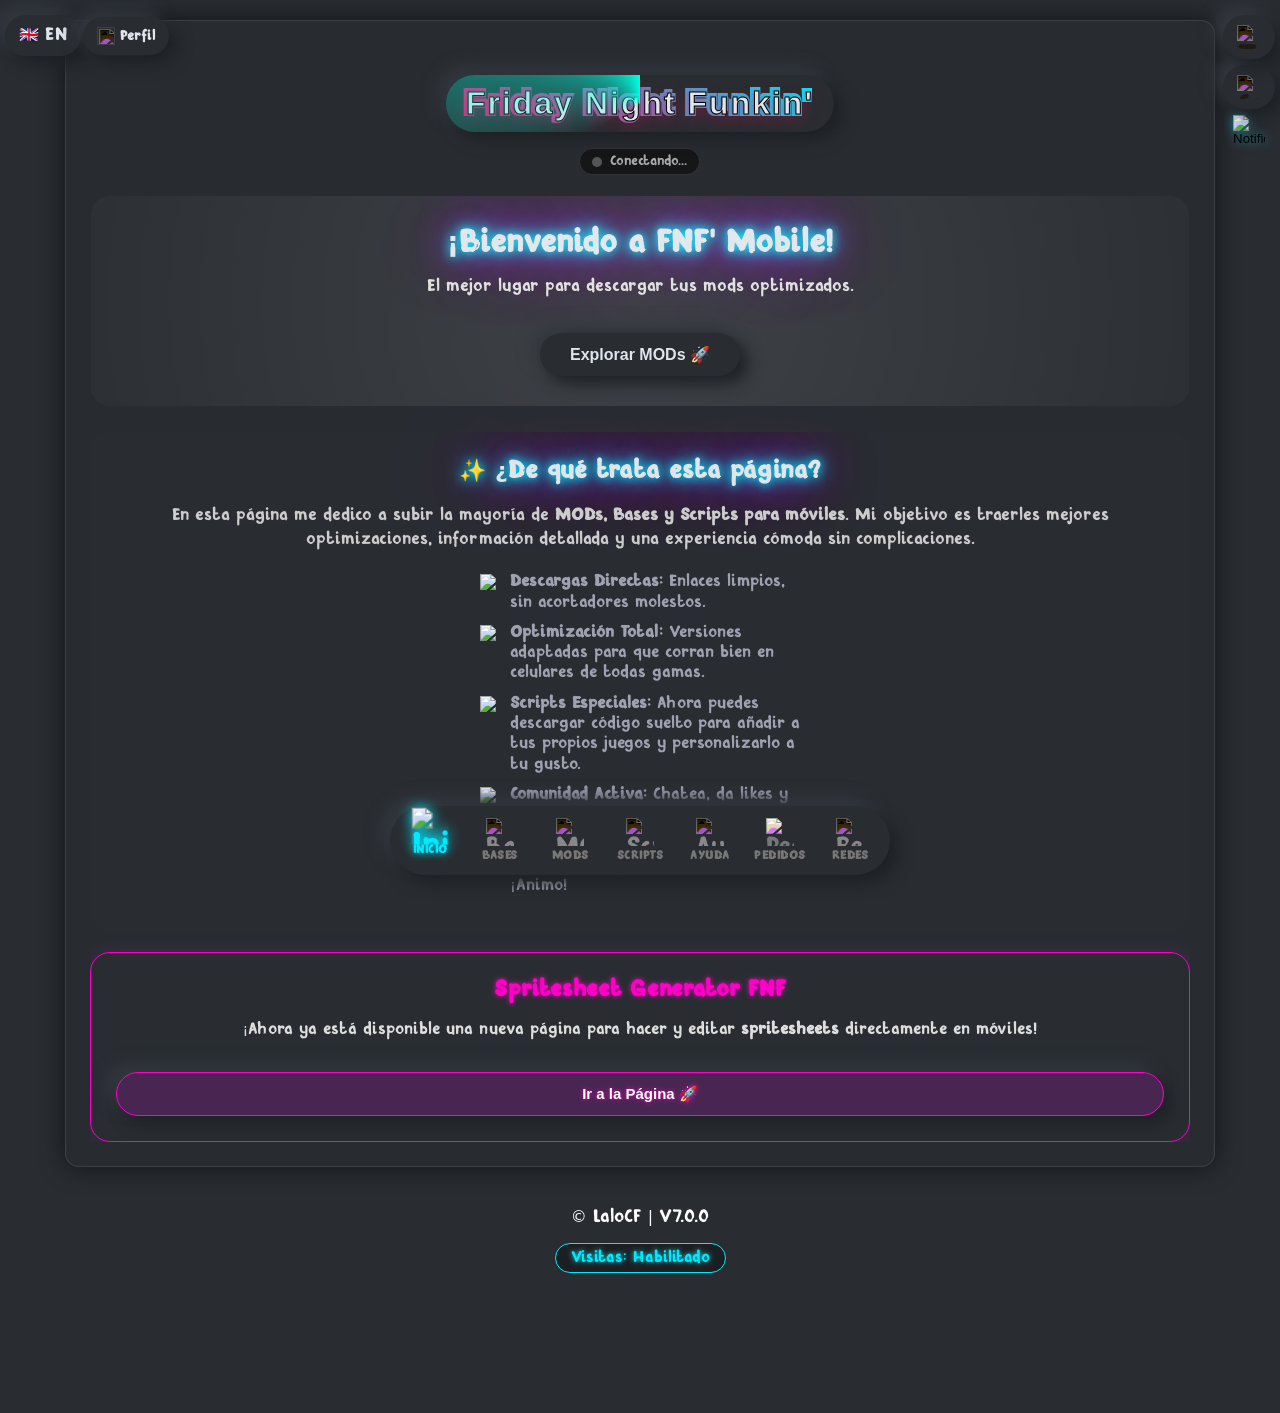
==== commit 70268c2f: "v7.0.1" ====
--- a/index.html
+++ b/index.html
@@ -385,7 +385,7 @@
             <img src="https://cdn-icons-png.flaticon.com/128/13544/13544292.png" alt="Update"
               class="premium-floating-icon">
           </div>
-          <h2 class="premium-title glow-text" data-es="VERSIÓN 7.0.0" data-en="VERSION 7.0.0">VERSIÓN 7.0.0</h2>
+          <h2 class="premium-title glow-text" data-es="VERSIÓN 7.0.1" data-en="VERSION 7.0.1">VERSIÓN 7.0.1</h2>
           <p class="premium-subtitle" data-es="Novedades de esta versión:" data-en="What's new:">Novedades de esta
             versión</p>
         </div>
@@ -395,28 +395,14 @@
             <li>
               <div class="premium-list-icon"
                 style="background: rgba(255, 215, 0, 0.1); border: 1px solid var(--neon-gold);">
-                <img src="https://cdn-icons-png.flaticon.com/128/4660/4660715.png"
+                <img src="https://cdn-icons-png.flaticon.com/128/5166/5166323.png"
                   style="width:22px; filter: drop-shadow(0 0 5px var(--neon-gold));">
               </div>
               <div class="premium-list-text">
-                <h4 style="color: var(--neon-gold);" data-es="Rediseño" data-en="Redesign">Rediseño</h4>
-                <p data-es="Se hizo un rediseño completo a la página web, mejorando drásticamente la experiencia del usuario."
-                  data-en="A complete redesign of the website was made, drastically improving the user experience.">Se
-                  hizo un rediseño completo a la página web, mejorando drásticamente la experiencia del usuario.</p>
-              </div>
-            </li>
-            <li>
-              <div class="premium-list-icon"
-                style="background: rgba(0, 234, 255, 0.1); border: 1px solid var(--neon-blue);">
-                <img src="https://cdn-icons-png.flaticon.com/128/4149/4149678.png"
-                  style="width:22px; filter: drop-shadow(0 0 5px var(--neon-blue));">
-              </div>
-              <div class="premium-list-text">
-                <h4 style="color: var(--neon-blue);" data-es="Mejoras y Fixes" data-en="Improvements & Fixes">Mejoras y
-                  Fixes</h4>
-                <p data-es="Corrección de errores, nueva ventana de perfil y mejoras de rendimiento."
-                  data-en="Minor bug fixes, new profile window and performance improvements.">Corrección de errores
-                  menores, nueva ventana de perfil y mejoras de rendimiento.</p>
+                <h4 style="color: var(--neon-gold);" data-es="Nuevos Mods" data-en="New Mods">Nuevos Mods:</h4>
+                <p data-es="Se añadieron 2 nuevos mods: <b>Herobrine Blocky Myths</b> & <b>Bumfuzzle11</b>." data-en="2 new
+                  mods were added: Herobrine Blocky Myths and Bumfuzzle11.">Se
+                  añadieron 2 nuevos mods: Herobrine Blocky Myths y Bumfuzzle11.</p>
               </div>
             </li>
           </ul>
@@ -966,6 +952,123 @@
       <section id="mods" class="section">
         <h2 class="glow" data-es="MODs Disponibles" data-en="Available MODs">MODs Disponibles</h2>
         <div class="mods-grid" id="modsContainer">
+
+          <div class="mod-card" data-gama="low" data-engine="P-Slice Engine" data-ram="2GB RAM" data-size="12.17 MB"
+            id="card-mod97_8">
+            <span class="gama-badge gama-low">Baja</span>
+            <button class="admin-pin-btn" onclick="toggleModPin('mod97_7', event)"
+              style="display: flex; align-items: center; gap: 4px;">
+              <img src="https://cdn-icons-png.flaticon.com/128/12483/12483013.png" alt="Fijar"
+                style="width: 16px; height: 16px; object-fit: contain; transform: translateY(2px);"> Fijar
+            </button>
+            <button class="admin-led-btn" id="btn-led-mod97_7" onclick="toggleGreenLed('mod97_7', event)"
+              style="display: flex; align-items: center; gap: 4px;">
+              <img src="https://cdn-icons-png.flaticon.com/128/14035/14035769.png" alt="LED"
+                style="width: 18px; height: 18px; object-fit: contain; transform: translateY(4.5px);"> Act. LED
+            </button>
+            <button class="admin-new-btn" onclick="toggleNewMod('card-mod97_7')"
+              style="display: flex; align-items: center; gap: 4px; margin-top: 5px; background-color: #ffea00; color: black; border: none; padding: 2px 6px; border-radius: 4px; font-size: 12px; font-weight: bold; cursor: pointer;">
+              <img src="https://cdn-icons-png.flaticon.com/128/1828/1828884.png" alt="Star"
+                style="width: 14px; height: 14px; object-fit: contain; transform: translateY(1px);"> Nuevo
+            </button>
+            <button class="admin-fix-btn" onclick="fixBrokenLink('mod97_7')"
+              style="display: flex; align-items: center; gap: 4px; margin-top: 5px; background-color: #00ff41; color: black; border: none; padding: 2px 6px; border-radius: 4px; font-size: 12px; font-weight: bold; cursor: pointer;">
+              <img src="https://cdn-icons-png.flaticon.com/128/5278/5278663.png" alt="Fix"
+                style="width: 14px; height: 14px; object-fit: contain; transform: translateY(1px);"> Reparar
+            </button>
+
+            <div class="like-container" id="like-mod97_7" onclick="handleLike('mod97_7', this)"
+              style="display: flex; align-items: center; gap: 4px;">
+              <span class="like-icon" style="display: flex; align-items: center;"><img
+                  src="https://cdn-icons-png.flaticon.com/128/8028/8028304.png" alt="Like"
+                  style="width: 20px; height: 20px; object-fit: contain; transform: translateY(4.5px);"></span>
+              <span class="like-count" id="count-mod97_7">0</span>
+            </div>
+            <div class="dl-counter" style="display: flex; align-items: center; gap: 4px;">
+              <img src="https://cdn-icons-png.flaticon.com/128/892/892303.png" alt="Descargas"
+                style="width: 18px; height: 18px; object-fit: contain; transform: translateY(4.5px);"> <span
+                id="dl-mod97_7">0</span>
+            </div>
+
+            <div style="width: 100%; display: block; clear: both; margin-top: 6px; margin-bottom: 6px;">
+              <button onclick="abrirMenuCompartir('mod97_7', 'Bumfuzzle11')"
+                style="display: inline-flex; align-items: center; gap: 3px; background-color: rgba(0, 234, 255, 0.1); color: #00eaff; border: 1px solid #00eaff; padding: 2px 6px; border-radius: 4px; font-size: 10px; font-weight: bold; cursor: pointer; line-height: 1; vertical-align: middle;">
+                <img src="https://cdn-icons-png.flaticon.com/128/2099/2099085.png" alt="Share"
+                  style="width: 10px; height: 10px; object-fit: contain; filter: invert(1);"> Compartir
+              </button>
+            </div>
+
+            <h3><span class="led-dot led-green" id="led-green-mod97_7" style="display:none;"></span>Bumfuzzle11
+            </h3>
+            <div class="card-buttons">
+              <button class="btn" onclick="openModInfo('mod97_7')" data-es="Más Info" data-en="More Info">Más
+                Info</button>
+              <button class="btn btn-chat" onclick="openModComments('mod97_7', 'Bumfuzzle11')"
+                style="display: flex; align-items: center; justify-content: center; gap: 5px;">
+                <img src="https://cdn-icons-png.flaticon.com/128/1041/1041916.png" alt="Chat"
+                  style="width: 20px; height: 20px; object-fit: contain; transform: translateY(4.5px);"> Chat
+              </button>
+            </div>
+          </div>
+
+          <div class="mod-card" data-gama="low" data-engine="CodeName Engine" data-ram="3-4GB RAM" data-size="106.2 MB"
+            id="card-mod97_8">
+            <span class="gama-badge gama-low">Baja</span>
+            <button class="admin-pin-btn" onclick="toggleModPin('mod97_8', event)"
+              style="display: flex; align-items: center; gap: 4px;">
+              <img src="https://cdn-icons-png.flaticon.com/128/12483/12483013.png" alt="Fijar"
+                style="width: 16px; height: 16px; object-fit: contain; transform: translateY(2px);"> Fijar
+            </button>
+            <button class="admin-led-btn" id="btn-led-mod97_8" onclick="toggleGreenLed('mod97_8', event)"
+              style="display: flex; align-items: center; gap: 4px;">
+              <img src="https://cdn-icons-png.flaticon.com/128/14035/14035769.png" alt="LED"
+                style="width: 18px; height: 18px; object-fit: contain; transform: translateY(4.5px);"> Act. LED
+            </button>
+            <button class="admin-new-btn" onclick="toggleNewMod('card-mod97_8')"
+              style="display: flex; align-items: center; gap: 4px; margin-top: 5px; background-color: #ffea00; color: black; border: none; padding: 2px 6px; border-radius: 4px; font-size: 12px; font-weight: bold; cursor: pointer;">
+              <img src="https://cdn-icons-png.flaticon.com/128/1828/1828884.png" alt="Star"
+                style="width: 14px; height: 14px; object-fit: contain; transform: translateY(1px);"> Nuevo
+            </button>
+            <button class="admin-fix-btn" onclick="fixBrokenLink('mod97_8')"
+              style="display: flex; align-items: center; gap: 4px; margin-top: 5px; background-color: #00ff41; color: black; border: none; padding: 2px 6px; border-radius: 4px; font-size: 12px; font-weight: bold; cursor: pointer;">
+              <img src="https://cdn-icons-png.flaticon.com/128/5278/5278663.png" alt="Fix"
+                style="width: 14px; height: 14px; object-fit: contain; transform: translateY(1px);"> Reparar
+            </button>
+
+            <div class="like-container" id="like-mod97_8" onclick="handleLike('mod97_8', this)"
+              style="display: flex; align-items: center; gap: 4px;">
+              <span class="like-icon" style="display: flex; align-items: center;"><img
+                  src="https://cdn-icons-png.flaticon.com/128/8028/8028304.png" alt="Like"
+                  style="width: 20px; height: 20px; object-fit: contain; transform: translateY(4.5px);"></span>
+              <span class="like-count" id="count-mod97_8">0</span>
+            </div>
+            <div class="dl-counter" style="display: flex; align-items: center; gap: 4px;">
+              <img src="https://cdn-icons-png.flaticon.com/128/892/892303.png" alt="Descargas"
+                style="width: 18px; height: 18px; object-fit: contain; transform: translateY(4.5px);"> <span
+                id="dl-mod97_8">0</span>
+            </div>
+
+            <div style="width: 100%; display: block; clear: both; margin-top: 6px; margin-bottom: 6px;">
+              <button onclick="abrirMenuCompartir('mod97_8', 'Vs Herobrine Blocky Myths V2')"
+                style="display: inline-flex; align-items: center; gap: 3px; background-color: rgba(0, 234, 255, 0.1); color: #00eaff; border: 1px solid #00eaff; padding: 2px 6px; border-radius: 4px; font-size: 10px; font-weight: bold; cursor: pointer; line-height: 1; vertical-align: middle;">
+                <img src="https://cdn-icons-png.flaticon.com/128/2099/2099085.png" alt="Share"
+                  style="width: 10px; height: 10px; object-fit: contain; filter: invert(1);"> Compartir
+              </button>
+            </div>
+
+            <h3><span class="led-dot led-green" id="led-green-mod97_8" style="display:none;"></span>Vs Herobrine Blocky
+              Myths V2
+            </h3>
+            <div class="card-buttons">
+              <button class="btn" onclick="openModInfo('mod97_8')" data-es="Más Info" data-en="More Info">Más
+                Info</button>
+              <button class="btn btn-chat" onclick="openModComments('mod97_8', 'Vs Herobrine Blocky Myths V2')"
+                style="display: flex; align-items: center; justify-content: center; gap: 5px;">
+                <img src="https://cdn-icons-png.flaticon.com/128/1041/1041916.png" alt="Chat"
+                  style="width: 20px; height: 20px; object-fit: contain; transform: translateY(4.5px);"> Chat
+              </button>
+            </div>
+          </div>
 
           <div class="mod-card" data-gama="low" data-engine="Psych Engine" data-ram="1-2GB RAM" data-size="12.64 MB"
             id="card-mod97_9">
@@ -3178,4 +3281,4 @@
 
   </body>
 
-</html>
+</html>
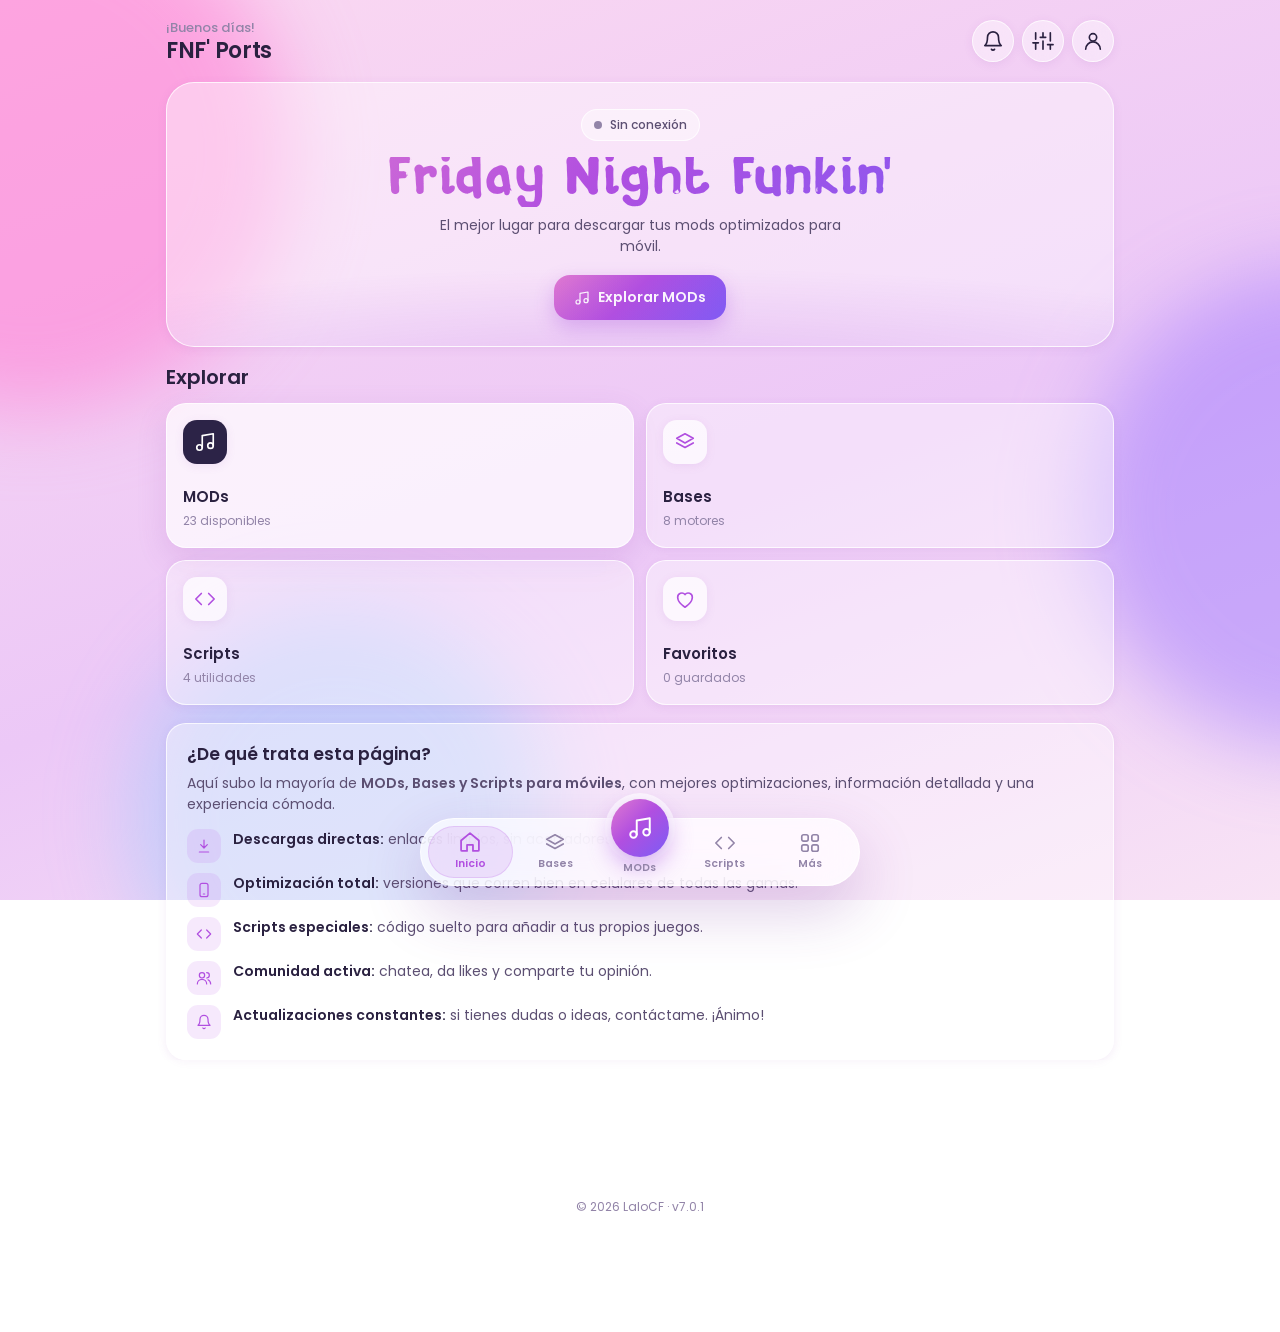
==== commit ba3610a6: "v7.0.1 Fix1" ====
--- a/index.html
+++ b/index.html
@@ -1,3284 +1,592 @@
-<!doctype html>
-<html lang="es">
-
-<head>
-  <meta charset="utf-8" />
-  <meta name="viewport" content="width=device-width,initial-scale=1, maximum-scale=1, user-scalable=no" />
-  <title>FNF' - Ports
-    Mobile</title>
-
-  <link rel="preconnect" href="https://www.gstatic.com" crossorigin>
-  <link rel="preconnect" href="https://fnf-mobile-lalocf-default-rtdb.firebaseio.com" crossorigin>
-  <link href="https://fonts.googleapis.com/css2?family=Titan+One&display=swap" rel="stylesheet">
-  <link rel="apple-touch-icon" href="assets/icons/logo192.png">
-  <link rel="icon" type="image/png" href="assets/icons/logo192.png">
-  <link rel="shortcut icon" href="assets/icons/logo192.png">
-  <link rel="manifest" href="manifest.json">
-  <meta name="theme-color" content="#00eaff">
-  <meta name="apple-mobile-web-app-capable" content="yes">
-  <meta name="apple-mobile-web-app-status-bar-style" content="black-translucent">
-  <meta name="viewport" content="width=device-width, initial-scale=1.0">
-
-  <link rel="stylesheet" href="css/variables.css">
-  <link rel="stylesheet" href="css/style.css">
-  <link rel="stylesheet" href="css/themes.css">
-  <link rel="stylesheet" href="css/notifications.css">
-  <link rel="stylesheet" href="css/popups.css">
-  <link id="theme-style" rel="stylesheet" href="">
-
-  <script>
-    const currentTheme = localStorage.getItem('fnf_theme') || 'dark';
-    document.documentElement.setAttribute('data-theme', currentTheme);
-  </script>
-
-  <script>
-    const savedTheme = localStorage.getItem('activeTheme') || 'default';
-    if (savedTheme === 'retro') {
-      document.write('<link rel="stylesheet" href="css/style2.css">');
-    } else if (savedTheme === 'snokido') {
-      document.write('<link rel="stylesheet" href="css/style3.css">');
-    }
-
-  </script>
-</head>
-
-<body>
-
-  <body>
-    <div id="auth-overlay" class="auth-screen" style="display: none;">
-      <div class="auth-card">
-        <img src="assets/images/logo/LaloCF.webp" alt="Logo App" class="auth-logo">
-        <h2>FNF' Ports Mobile</h2>
-        <p data-es="Inicia sesión para acceder a las mejores bases, mods, scripts y soporte tecnico."
-          data-en="Sign in to access the best engines, mods, scripts, and technical support.">
-          Inicia sesión para acceder a las mejores bases, mods, scripts y soporte tecnico.
-        </p>
-
-        <button id="btn-google-login" onclick="iniciarSesionConGoogle()">
-          <img src="https://cdn-icons-png.flaticon.com/128/300/300221.png" alt="Google">
-          <span data-es="Entrar con Google" data-en="Sign in with Google">Iniciar sesión con Google</span>
-        </button>
-
-        <button onclick="entrarComoInvitado()"
-          style="margin-top: 15px; width: 100%; padding: 12px; background: transparent; color: #b5b5bd; border: 1px solid rgba(255,255,255,0.2); border-radius: 14px; cursor: pointer; transition: 0.2s;">
-          <span data-es="Iniciar sesión después" data-en="Sign in later">Iniciar sesión después</span>
-        </button>
-      </div>
-    </div>
-
-    <div id="profile-popup" class="popup">
-      <div class="popup-content"
-        style="text-align: center; padding: 25px; background: rgba(20, 20, 25, 0.95); backdrop-filter: blur(10px); -webkit-backdrop-filter: blur(10px); border: 1px solid rgba(255,255,255,0.1); border-radius: 24px; max-width: 340px; margin: auto;">
-        <span class="popup-close" onclick="document.getElementById('profile-popup').classList.remove('show')"
-          style="position: absolute; top: 15px; right: 15px; color: #aaa; cursor: pointer; font-size: 18px;">✖</span>
-        <h2 class="glow" style="margin-bottom: 20px; color: white;" data-es="Mi Perfil" data-en="My Profile">Mi Perfil
-        </h2>
-
-        <div id="perfil-dinamico-contenido"></div>
-      </div>
-    </div>
-
-    <div id="favorites-popup" class="popup">
-      <div class="popup-content popup-scroll-body" style="text-align: center; padding: 20px;">
-        <span class="popup-close" onclick="document.getElementById('favorites-popup').classList.remove('show')"
-          style="position: absolute; top: 15px; right: 15px; color: var(--text-muted); cursor: pointer; font-size: 18px;">✖</span>
-        <h2 class="glow" style="margin-bottom: 20px; color: white;">⭐ Mis Favoritos</h2>
-        <div id="favorites-list" style="display: flex; flex-direction: column; gap: 10px;">
-          <p style="color:#aaa; font-size:13px;">No has guardado ningún mod aún. ¡Toca el 🤍 en tus mods favoritos!</p>
-        </div>
-      </div>
-    </div>
-
-    <div id="requests-popup" class="popup">
-      <div class="popup-content popup-scroll-body" style="padding: 20px;">
-        <span class="popup-close" onclick="document.getElementById('requests-popup').classList.remove('show')"
-          style="position: absolute; top: 15px; right: 15px; color: var(--text-muted); cursor: pointer; font-size: 18px;">✖</span>
-        <h2 class="glow" style="margin-bottom: 10px; color: var(--text); text-align: center;">📝 Pedir un Mod</h2>
-        <p style="color:var(--text-muted); font-size:12px; text-align:center; margin-bottom: 15px;">¿Qué port te
-          gustaría ver en la
-          página? ¡Vota o añade uno nuevo!</p>
-
-        <div class="settings-card" style="margin-bottom: 15px;">
-          <input type="text" id="req-mod-name" placeholder="Nombre del Mod..." class="reg-input"
-            style="width:100%; margin-bottom:10px; box-sizing:border-box; padding:10px; background:var(--card-bg); color:var(--text); border:none; box-shadow:var(--neu-shadow-inset); border-radius:12px; outline:none;">
-          <input type="url" id="req-mod-link" placeholder="Enlace (Opcional GameBanana...)" class="reg-input"
-            style="width:100%; margin-bottom:10px; box-sizing:border-box; padding:10px; background:var(--card-bg); color:var(--text); border:none; box-shadow:var(--neu-shadow-inset); border-radius:12px; outline:none;">
-          <button id="btn-enviar-solicitud" onclick="enviarSolicitudMod()" class="btn"
-            style="width:100%; padding:10px;">Enviar Solicitud</button>
-        </div>
-
-        <h3 style="color:white; font-size:15px; border-bottom:1px solid #444; padding-bottom:5px; margin-bottom:10px;">
-          Comunidad (Votos)</h3>
-        <div id="requests-list" style="display: flex; flex-direction: column; gap: 10px;">
-          <p style="color:#aaa; font-size:13px; text-align:center;">Cargando...</p>
-        </div>
-      </div>
-    </div>
-
-    <div id="pro-menu-overlay" onclick="toggleProMenu()"></div>
-
-    <div id="particles-container"></div>
-    <nav class="bottom-nav">
-      <div id="ios-pill" class="ios-glass-pill"></div>
-
-      <div class="nav-item active" onclick="selectSection('home', this)">
-        <span class="nav-icon"><img src="https://cdn-icons-png.flaticon.com/128/8367/8367640.png" alt="Inicio"></span>
-        <span class="nav-text" data-es="Inicio" data-en="Home">Inicio</span>
-      </div>
-      <div class="nav-item" onclick="selectSection('apks', this)">
-        <span class="nav-icon"><img src="https://cdn-icons-png.flaticon.com/128/5158/5158939.png" alt="Bases"></span>
-        <span class="nav-text" data-es="Bases" data-en="Engines">Bases</span>
-      </div>
-      <div class="nav-item" onclick="selectSection('mods', this)">
-        <span class="nav-icon"><img src="https://cdn-icons-png.flaticon.com/128/8176/8176146.png" alt="MODs"></span>
-        <span class="nav-text" data-es="MODs" data-en="MODs">MODs</span>
-      </div>
-      <div class="nav-item" onclick="selectSection('scripts', this)">
-        <span class="nav-icon"><img src="https://cdn-icons-png.flaticon.com/128/5567/5567743.png" alt="Scripts"></span>
-        <span class="nav-text" data-es="Scripts" data-en="Scripts">Scripts</span>
-      </div>
-      <div class="nav-item" onclick="selectSection('help', this)">
-        <span class="nav-icon"><img src="https://cdn-icons-png.flaticon.com/128/7978/7978351.png" alt="Ayuda"></span>
-        <span class="nav-text" data-es="Ayuda" data-en="Help">Ayuda</span>
-      </div>
-      <div class="nav-item"
-        onclick="document.getElementById('requests-popup').classList.add('show'); if(window.loadModRequests) loadModRequests();">
-        <span class="nav-icon"><img src="https://cdn-icons-png.flaticon.com/128/8367/8367272.png" alt="Pedidos"
-            style="filter: hue-rotate(180deg);"></span>
-        <span class="nav-text" data-es="Pedidos" data-en="Requests">Pedidos</span>
-      </div>
-      <div class="nav-item" onclick="selectSection('contact', this)">
-        <span class="nav-icon"><img src="https://cdn-icons-png.flaticon.com/128/16955/16955208.png" alt="Redes"></span>
-        <span class="nav-text" data-es="Redes" data-en="Socials">Redes</span>
-      </div>
-    </nav>
-
-    <div id="toast-container" class="toast-container"></div>
-
-    <div class="lang-btn float-ui-btn" onclick="toggleLanguage()" title="Idioma" id="langBtn"
-      style="display: flex; align-items: center; justify-content: center; gap: 5px;">
-      <img src="https://cdn-icons-png.flaticon.com/128/3898/3898082.png"
-        style="width: 20px; height: 20px; filter: invert(var(--icon-invert, 0));">
-      <span style="font-weight: bold; font-size: 12px;">EN</span>
-    </div>
-
-    <div class="profile-btn float-ui-btn" onclick="abrirPerfil()" id="profileBtn"
-      style="display: flex; align-items: center; justify-content: center; gap: 5px;">
-      <img src="https://cdn-icons-png.flaticon.com/128/1077/1077114.png"
-        style="width: 18px; height: 18px; filter: invert(var(--icon-invert, 0));">
-      <span data-es="Perfil" data-en="Profile" style="font-weight: bold; font-size: 12px;">Perfil</span>
-    </div>
-
-    <div id="settingsBtn" class="settings-btn float-ui-btn"
-      onclick="document.getElementById('settings-popup').classList.add('show')" title="Configuración"
-      style="display: flex; align-items: center; justify-content: center;">
-      <img src="https://cdn-icons-png.flaticon.com/128/1040/1040221.png" alt="Configuración"
-        style="width: 24px; height: 24px; object-fit: contain; filter: invert(var(--icon-invert, 0));">
-    </div>
-
-    <div class="admin-float-btn float-ui-btn"
-      onclick="document.getElementById('admin-tools-popup').classList.add('show')"
-      style="display: flex; align-items: center; justify-content: center;">
-      <img src="https://cdn-icons-png.flaticon.com/128/1077/1077147.png" alt="Admin"
-        style="width: 24px; height: 24px; object-fit: contain; filter: invert(var(--icon-invert, 0));">
-    </div>
-
-    <div class="theme-btn float-ui-btn" onclick="toggleTheme()" title="Tema"
-      style="display: flex; align-items: center; justify-content: center;">
-      <img id="theme-icon" src="https://cdn-icons-png.flaticon.com/128/1828/1828231.png" alt="Tema Claro/Oscuro"
-        style="width: 24px; height: 24px; object-fit: contain; filter: invert(var(--icon-invert, 0)); transition: transform 0.2s;">
-    </div>
-
-    <div class="notif-container">
-      <button class="notif-bell-btn" onclick="toggleNotificaciones()" title="Notificaciones">
-        <img src="https://cdn-icons-png.flaticon.com/128/8509/8509651.png" alt="Notificaciones">
-        <span id="badge-contador" class="notif-badge" style="display: none;">0</span>
-      </button>
-    </div>
-
-    <div id="panel-notificaciones" class="notif-panel hidden">
-      <div class="notif-header">
-        <h3>Notificaciones</h3>
-        <button class="close-notif" onclick="toggleNotificaciones()">✕</button>
-      </div>
-      <div id="admin-notif-area" class="admin-area" style="display: none;">
-        <textarea id="txt-nueva-notif" placeholder="Aviso para los usuarios..."></textarea>
-        <button class="btn-enviar-notif" onclick="enviarNotificacion()">Enviar Aviso</button>
-      </div>
-      <div id="lista-notificaciones" class="notif-list"></div>
-    </div>
-    </div>
-
-    <div id="settings-popup" class="popup">
-      <div class="popup-content popup-scroll-body"
-        style="text-align: center; padding: 20px; max-width: 90%; width: 400px; max-height: 80vh; overflow-y: auto; box-sizing: border-box;">
-        <span class="popup-close" onclick="document.getElementById('settings-popup').classList.remove('show')">✖</span>
-        <h2 class="glow" data-es="Configuración" data-en="Settings">Configuración'</h2>
-
-        <div class="color-picker-wrapper" style="box-sizing: border-box; width: 100%;">
-          <input type="color" id="themeColor" value="#00eaff">
-          <span data-es="Color del Tema" data-en="Theme Color" style="font-weight: bold; color: var(--neon-blue);">Color
-            del Tema</span>
-        </div>
-
-        <div class="settings-card">
-          <span style="font-weight: bold; display: block; margin-bottom: 10px;" data-es="Skin de la Página"
-            data-en="Page Skin">Skin de la Página</span>
-
-          <select id="themeSelector"
-            style="width: 100%; padding: 10px; background: var(--card-bg); color: var(--text); border: none; box-shadow: var(--neu-shadow-inset); border-radius: 10px; outline: none; font-size: 14px; cursor: pointer;">
-            <option value="default">Tema Moderno (Glassmorphism)</option>
-            <option value="retro">Tema Retro (Arcade)</option>
-            <option value="snokido">Tema Snokido</option>
-          </select>
-        </div>
-
-        <label class="settings-card"
-          style="display: flex; justify-content: space-between; align-items: center; cursor: pointer;">
-          <span style="font-weight: bold; color: var(--neon-blue); text-shadow: 0 0 5px var(--neon-blue);"
-            data-es="🌈 Modo RGB (Chroma)" data-en="RGB Mode (Chroma)">Modo RGB (Chroma)</span>
-          <input type="checkbox" id="chromaToggle" style="transform: scale(1.3);">
-        </label>
-
-        <div class="settings-card">
-          <h3 style="margin-top:0; font-size: 14px; color: var(--neon-blue); text-align: center;"
-            data-es="⚡ Visuales y Rendimiento" data-en="⚡ Visuals & Performance">⚡ Visuales y Rendimiento</h3>
-
-          <label
-            style="display: flex; justify-content: space-between; align-items: center; margin-bottom: 15px; color: #ccc; font-size: 13px; cursor: pointer; width: 100%;">
-            <span data-es="Partículas Animadas" data-en="Animated Particles">Partículas Animadas</span>
-            <input type="checkbox" id="particlesToggle" style="transform: scale(1.3);">
-          </label>
-
-          <div id="particle-settings-container"
-            style="display: none; border-left: 2px solid var(--neon-blue); padding-left: 10px; margin-bottom: 15px;">
-            <span style="display:block; margin-bottom: 5px; color: #ccc; font-size: 11px;"
-              data-es="Escala de Partículas" data-en="Particle Scale">Escala de Partículas</span>
-            <input type="range" id="particleScaleSlider" min="20" max="80" value="40"
-              style="width: 100%; cursor: pointer; box-sizing: border-box; margin-bottom: 10px;">
-
-            <span style="display:block; margin-bottom: 5px; color: #ccc; font-size: 11px;"
-              data-es="Cantidad (Frecuencia)" data-en="Spawn Rate">Cantidad (Frecuencia)</span>
-            <input type="range" id="particleSpawnSlider" min="1" max="100" value="25"
-              style="width: 100%; cursor: pointer; box-sizing: border-box; margin-bottom: 10px;">
-
-            <span style="display:block; margin-bottom: 5px; color: #ccc; font-size: 11px;" data-es="Velocidad de subida"
-              data-en="Float Speed">Velocidad de subida</span>
-            <input type="range" id="particleSpeedSlider" min="1" max="100" value="50"
-              style="width: 100%; cursor: pointer; box-sizing: border-box;">
-          </div>
-
-          <label
-            style="display: flex; justify-content: space-between; align-items: center; margin-bottom: 15px; color: #ccc; font-size: 13px; cursor: pointer; width: 100%;">
-            <span data-es="Modo Gama Baja" data-en="Low-End Mode">Modo Gama Baja</span>
-            <input type="checkbox" id="lowEndToggle" style="transform: scale(1.3);">
-          </label>
-
-          <div style="border-top: 1px dashed #555; padding-top: 15px; margin-top: 5px; width: 100%;">
-            <span style="display:block; margin-bottom: 10px; color: #ccc; font-size: 13px;"
-              data-es="Intensidad del Cristal (Blur)" data-en="Glass Intensity (Blur)">Intensidad del Cristal
-              (Blur)</span>
-            <input type="range" id="blurSlider" min="0" max="30" value="15"
-              style="width: 100%; cursor: pointer; box-sizing: border-box;">
-          </div>
-
-          <div style="margin-top: 15px; width: 100%;">
-            <span style="display:block; margin-bottom: 10px; color: #ccc; font-size: 13px;"
-              data-es="Grosor de Píldora iOS" data-en="iOS Pill Thickness">Grosor de Píldora iOS</span>
-            <input type="range" id="pillSizeSlider" min="0" max="15" value="5"
-              style="width: 100%; cursor: pointer; box-sizing: border-box;">
-          </div>
-        </div>
-
-        <div class="font-picker-wrapper"
-          style="margin-top: 15px; background: rgba(255,255,255,0.05); padding: 15px; border-radius: 10px; text-align: left; border: 1px solid #333; box-sizing: border-box; width: 100%;">
-          <span style="display:block; margin-bottom: 8px; font-weight: bold; color: #fff;"
-            data-es="Fuente Personalizada (.ttf)" data-en="Custom Font (.ttf)">Fuente Personalizada (.ttf)</span>
-          <input type="file" id="customFontUpload" accept=".ttf"
-            style="width: 100%; color: #fff; font-size: 12px; box-sizing: border-box;">
-        </div>
-
-        <div
-          style="margin-top: 20px; border-top: 1px solid #333; padding-top: 15px; box-sizing: border-box; width: 100%;">
-          <button class="btn" style="width:100%; background: #444; box-sizing: border-box;" onclick="resetSettings()"
-            data-es="Restablecer Por Defecto" data-en="Reset to Default">Restablecer Por Defecto</button>
-        </div>
-      </div>
-    </div>
-
-    <div id="maintenance-popup" class="popup">
-      <div class="popup-content"
-        style="border: 2px solid #ff003c; box-shadow: 0 0 20px rgba(255, 0, 60, 0.5); text-align: center; max-width: 300px;">
-        <h2 style="color: #ff003c; text-shadow: 0 0 10px #ff003c; font-size: 24px; margin-bottom: 10px;">🚧
-          MANTENIMIENTO 🚧</h2>
-
-        <h3 id="maintenance-mod-name" style="color: var(--neon-yellow); margin-bottom: 15px; font-size: 18px;">Nombre
-          del Mod</h3>
-
-        <p style="color: #ddd; font-size: 14px; line-height: 1.5; margin-bottom: 15px;">
-          El enlace de descarga de este MOD ha sido reportado por la comunidad debido a una caída.
-        </p>
-        <p style="color: var(--neon-green); font-size: 13px; font-weight: bold; margin-bottom: 20px;">
-          El Administrador ya ha sido notificado y está trabajando en repararlo. ¡Vuelve pronto!
-        </p>
-
-        <button class="btn" onclick="document.getElementById('maintenance-popup').classList.remove('show')"
-          style="background-color: #333; color: white; width: 100%;">Entendido</button>
-      </div>
-    </div>
-
-
-
-    <div id="ban-popup" class="popup">
-      <div class="popup-content" style="padding: 20px;">
-        <h2 class="glow" style="text-align: center;">🔨 Control de Baneo</h2>
-        <p id="ban-target-info" style="font-size: 14px; margin-bottom: 15px; color: var(--neon-pink);"></p>
-        <input type="text" id="banReason" class="reg-input" placeholder="Motivo del baneo">
-        <input type="number" id="banDuration" class="reg-input" placeholder="Horas (ej: 24)" value="24">
-        <button class="btn" id="confirmBanBtn" style="width: 100%; background: red;">Banear Usuario</button>
-        <button class="btn" onclick="document.getElementById('ban-popup').classList.remove('show')"
-          style="width: 100%; background: #444; margin-top: 10px;">Cancelar</button>
-      </div>
-    </div>
-
-    <div id="admin-popup" class="popup">
-      <div class="popup-content" style="text-align: center; padding: 20px;">
-        <h2 class="glow">Acceso Superusuario</h2>
-        <p>Introduce el código de seguridad:</p>
-        <input type="password" id="adminCode" class="reg-input" placeholder="Código">
-        <button class="btn" onclick="verifyAdmin()" style="width: 100%">Entrar</button>
-        <p onclick="document.getElementById('admin-popup').classList.remove('show')"
-          style="cursor:pointer; color:gray; font-size:12px; margin-top:10px;">Cancelar</p>
-      </div>
-    </div>
-
-    <div id="admin-tools-popup" class="popup">
-      <div class="popup-content" style="padding: 20px; text-align: center;">
-        <span class="popup-close"
-          onclick="document.getElementById('admin-tools-popup').classList.remove('show')">✖</span>
-        <h2 class="glow">Panel de Control Global</h2>
-        <textarea id="globalNotifText" class="reg-input" placeholder="Ej: Enviar una Notificación" rows="3"
-          style="resize:none;"></textarea>
-        <button class="btn" onclick="sendGlobalNotification()"
-          style="width: 30%; display: flex; align-items: center; justify-content: center; gap: 8px;">
-          <img src="https://cdn-icons-png.flaticon.com/128/1827/1827370.png" style="align-items: center;" alt="Campana"
-            class="btn-icon">
-          Enviar Notificación
-        </button>
-
-        <hr style="border: 1px solid #333; margin: 15px 0;">
-        <h3 style="color: #aaa; font-size: 14px; margin-bottom: 10px;">Opciones de Desarrollador:</h3>
-        <button class="btn" id="btnForceIOS" onclick="toggleForceIOS()"
-          style="width: 100%; background: #222; border: 1px solid #00eaff; color: #00eaff;">🍏 Forzar Interfaz
-          iOS</button>
-      </div>
-    </div>
-
-    <div id="update-popup" class="popup">
-      <div class="popup-content premium-update-card">
-
-        <div class="premium-close-btn" onclick="closeUpdatePopup()">✖</div>
-
-        <div class="premium-update-header">
-          <div class="premium-orb"></div>
-          <div class="premium-icon-container">
-            <img src="https://cdn-icons-png.flaticon.com/128/13544/13544292.png" alt="Update"
-              class="premium-floating-icon">
-          </div>
-          <h2 class="premium-title glow-text" data-es="VERSIÓN 7.0.1" data-en="VERSION 7.0.1">VERSIÓN 7.0.1</h2>
-          <p class="premium-subtitle" data-es="Novedades de esta versión:" data-en="What's new:">Novedades de esta
-            versión</p>
-        </div>
-
-        <div class="premium-update-body">
-          <ul class="premium-update-list">
-            <li>
-              <div class="premium-list-icon"
-                style="background: rgba(255, 215, 0, 0.1); border: 1px solid var(--neon-gold);">
-                <img src="https://cdn-icons-png.flaticon.com/128/5166/5166323.png"
-                  style="width:22px; filter: drop-shadow(0 0 5px var(--neon-gold));">
-              </div>
-              <div class="premium-list-text">
-                <h4 style="color: var(--neon-gold);" data-es="Nuevos Mods" data-en="New Mods">Nuevos Mods:</h4>
-                <p data-es="Se añadieron 2 nuevos mods: <b>Herobrine Blocky Myths</b> & <b>Bumfuzzle11</b>." data-en="2 new
-                  mods were added: Herobrine Blocky Myths and Bumfuzzle11.">Se
-                  añadieron 2 nuevos mods: Herobrine Blocky Myths y Bumfuzzle11.</p>
-              </div>
-            </li>
-          </ul>
-
-          <button class="premium-btn-action" onclick="closeUpdatePopup()">
-            <span style="position: relative; z-index: 2;" data-es="¡ACEPTAR!" data-en="OK!">¡ACEPTAR!</span>
-            <div class="btn-glow-overlay"></div>
-          </button>
-        </div>
-      </div>
-    </div>
-
-    <div id="install-popup" class="popup">
-      <div class="popup-content" style="text-align: center; padding: 25px; max-width: 350px;">
-        <h2 class="glow" style="margin-top:0; font-size:22px;" data-es="📱 Instalar WebApp" data-en="📱 Install WebApp">
-          📱
-          Instalar WebApp</h2>
-        <div style="display: flex; gap: 10px; margin-top: 15px;">
-          <button class="btn" style="flex: 1; background: #444;" onclick="dismissInstall()" data-es="Despues"
-            data-en="Later">Despues</button>
-          <button class="btn" style="flex: 1;" onclick="installApp()" data-es="Instalar" data-en="Install">
-            Instalar</button>
-        </div>
-      </div>
-    </div>
-
-    <header id="snokido-header" class="master-header" style="display: none;">
-      <div class="top-bar">
-        <div class="logo-text">FNF'</div>
-
-        <div class="top-bar-actions">
-          <div class="action-icon theme-toggle-btn" onclick="toggleTheme()" title="Cambiar Tema">
-            <img id="theme-icon" src="https://cdn-icons-png.flaticon.com/128/1828/1828231.png"
-              style="width: 20px; height: 20px; filter: invert(1); transition: transform 0.4s cubic-bezier(0.4, 0, 0.2, 1);">
-          </div>
-          <div class="action-icon" onclick="document.getElementById('search-popup').classList.add('show')"
-            title="Buscar">🔍</div>
-          <div class="action-icon" onclick="abrirPerfil()" title="Perfil">👤</div>
-        </div>
-      </div>
-
-      <nav class="sub-bar">
-        <div class="sub-bar-wrapper">
-          <div class="home-nav-item" onclick="selectSection('home', this)">🏠</div>
-          <button class="filter-btn" onclick="selectSection('apks', this)">Bases</button>
-          <button class="filter-btn" onclick="selectSection('mods', this)">Mods</button>
-          <button class="filter-btn" onclick="selectSection('help', this)">Ayuda</button>
-          <button class="filter-btn" onclick="selectSection('scripts', this)">Scripts</button>
-        </div>
-      </nav>
-    </header>
-
-    <div class="container">
-      <header
-        style="display:flex; justify-content:center; align-items:center; margin-bottom:20px; position:relative; margin-top: 30px;">
-        <div style="text-align:center">
-
-          <div>
-            <h1 id="fnf-title" class="fnf-animated-title" data-text="Friday Night Funkin'"
-              onclick="activarAdminOculto()">
-              Friday Night Funkin'
-            </h1>
-          </div>
-
-          <div class="server-status" style="margin-top: 10px;">
-            <div id="statusDot" class="status-dot"></div>
-            <span id="statusText">Conectando...</span>
-          </div>
-
-        </div>
-      </header>
-
-      <div id="searchContainer" class="search-wrapper" style="display:none;">
-        <input type="text" id="globalSearch" class="search-input" placeholder="🔍 Buscar..." onkeyup="filterContent()">
-      </div>
-
-      <div id="filterContainer" class="filter-bar" style="display:none;">
-        <div class="filter-btn active" onclick="setFilter('all', this)" data-es="Todos" data-en="All">Todos</div>
-        <div class="filter-btn" onclick="setFilter('low', this)">🟢 <span data-es="Gama Baja" data-en="Low End">Gama
-            Baja</span></div>
-        <div class="filter-btn" onclick="setFilter('mid', this)">🟡 <span data-es="Gama Media" data-en="Mid End">Gama
-            Media</span></div>
-        <div class="filter-btn" onclick="setFilter('high', this)">🔴 <span data-es="Gama Alta" data-en="High End">Gama
-            Alta</span></div>
-      </div>
-
-      <section id="home" class="section active">
-        <div class="hero-banner">
-          <h1 class="glow" style="font-size: 28px; margin-bottom: 15px; margin-top: 0;"
-            data-es="¡Bienvenido a FNF' Mobile!" data-en="Welcome to FNF' Mobile!">¡Bienvenido a FNF' Ports Mobile!</h1>
-          <p style="color: #ddd; margin-bottom: 25px; font-size: 15px; line-height: 1.4;"
-            data-es="El mejor lugar para descargar tus mods optimizados."
-            data-en="The best place to download optimized mods.">El mejor lugar para descargar tus mods optimizados.</p>
-          <button class="btn" style="font-size: 16px; padding: 12px 30px;"
-            onclick="document.querySelectorAll('.nav-item')[2].click()" data-es="Explorar MODs 🚀"
-            data-en="Explore MODs 🚀">Explorar MODs 🚀</button>
-        </div>
-
-        <div class="info-card">
-          <h2 class="glow" style="font-size: 22px; margin-top: 0;" data-es="✨ ¿De qué trata esta página?"
-            data-en="✨ What is this page about?">✨ ¿De qué trata esta página?</h2>
-          <p style="color: #ccc; font-size: 15px; line-height: 1.6; margin-bottom: 20px;"
-            data-es="En esta página me dedico a subir la mayoría de <b>MODs, Bases y Scripts para móviles</b>. Mi objetivo es traerles mejores optimizaciones, información detallada y una experiencia cómoda sin complicaciones."
-            data-en="On this page, I upload most of the <b>MODs, Engines, and Scripts</b> for mobile devices. My goal is to bring you better optimizations, detailed information, and a comfortable, hassle-free experience.">
-            En esta página me dedico a subir la mayoría de <b>MODs, Motores y Scripts para móviles</b>. Mi objetivo es
-            traerles mejores optimizaciones, información detallada y una experiencia cómoda sin complicaciones.</p>
-
-          <ul class="info-list">
-            <li style="display: flex; align-items: flex-start; gap: 10px;">
-              <img src="https://cdn-icons-png.flaticon.com/128/892/892303.png" alt="Cohete"
-                style="width: 20px; height: 20px; flex-shrink: 0; object-fit: contain; border-radius: 0 !important; transform: translateY(2px);">
-              <span data-es="<b>Descargas Directas:</b> Enlaces limpios, sin acortadores molestos."
-                data-en="<b>Direct Downloads:</b> Clean links, without annoying shorteners."
-                style="line-height: 1.4;"><b>Descargas Directas:</b> Enlaces limpios, sin acortadores molestos.</span>
-            </li>
-
-            <li style="display: flex; align-items: flex-start; gap: 10px;">
-              <img src="https://cdn-icons-png.flaticon.com/128/541/541070.png" alt="Celular"
-                style="width: 20px; height: 20px; flex-shrink: 0; object-fit: contain; border-radius: 0 !important; transform: translateY(2px);">
-              <span
-                data-es="<b>Optimización Total:</b> Versiones adaptadas para que corran bien en celulares de todas gamas."
-                data-en="<b>Total Optimization:</b> Adapted versions to run smoothly on all mobile devices."
-                style="line-height: 1.4;"><b>Optimización Total:</b> Versiones adaptadas para que corran bien en
-                celulares de todas gamas.</span>
-            </li>
-
-            <li style="display: flex; align-items: flex-start; gap: 10px;">
-              <img src="https://cdn-icons-png.flaticon.com/128/17205/17205086.png" alt="Scripts"
-                style="width: 20px; height: 20px; flex-shrink: 0; object-fit: contain; border-radius: 0 !important; transform: translateY(2px);">
-              <span
-                data-es="<b>Scripts Especiales:</b> Ahora puedes descargar código suelto para añadir a tus propios juegos y personalizarlo a tu gusto."
-                data-en="<b>Special Scripts:</b> Now you can download custom code to add to your own games and personalize it to your liking."
-                style="line-height: 1.4;"><b>Scripts Especiales:</b> Ahora puedes descargar código suelto para añadir a
-                tus propios juegos y personalizarlo a tu gusto.</span>
-            </li>
-
-            <li style="display: flex; align-items: flex-start; gap: 10px;">
-              <img src="https://cdn-icons-png.flaticon.com/128/3097/3097841.png" alt="Comunidad"
-                style="width: 20px; height: 20px; flex-shrink: 0; object-fit: contain; border-radius: 0 !important; transform: translateY(2px);">
-              <span data-es="<b>Comunidad Activa:</b> Chatea, da likes y comparte tu opinión."
-                data-en="<b>Active Community:</b> Chat, leave likes, and share your opinion."
-                style="line-height: 1.4;"><b>Comunidad Activa:</b> Chatea, da likes y comparte tu opinión.</span>
-            </li>
-
-            <li style="display: flex; align-items: flex-start; gap: 10px;">
-              <img src="https://cdn-icons-png.flaticon.com/128/1265/1265905.png" alt="Campana"
-                style="width: 20px; height: 20px; flex-shrink: 0; object-fit: contain; border-radius: 0 !important; transform: translateY(2px);">
-              <span data-es="<b>Actualizaciones Constantes:</b> Si tienes dudas o ideas puedes contactarme. ¡Animo!"
-                data-en="<b>Constant Updates:</b> If you have questions or ideas, you can contact me. Keep it up!"
-                style="line-height: 1.4;"><b>Actualizaciones Constantes:</b> Si tienes dudas o ideas puedes contactarme.
-                ¡Animo!</span>
-            </li>
-          </ul>
-        </div>
-
-        <div class="info-card"
-          style="margin-top: 20px; border: 1px solid var(--neon-pink); box-shadow: 0 0 15px rgba(255, 0, 255, 0.15);">
-          <h2 class="glow"
-            style="font-size: 20px; margin-top: 0; color: var(--neon-pink); text-shadow: 0 0 5px var(--neon-pink);"
-            data-es="Spritesheet Generator FNF" data-en="Spritesheet Generator FNF">Spritesheet Generator FNF</h2>
-          <p style="color: #ddd; font-size: 14.5px; line-height: 1.5; margin-bottom: 20px;"
-            data-es="¡Ahora ya está disponible una nueva página para hacer y editar <b>spritesheets</b> directamente en móviles!"
-            data-en="A new page is now available to make and edit <b>spritesheets</b> directly on mobile!">¡Ahora ya
-            está disponible una nueva página para hacer y editar <b>spritesheets</b> directamente en móviles!</p>
-          <button class="btn"
-            style="width: 100%; font-size: 15px; padding: 12px; background: rgba(255, 0, 255, 0.15); border: 1px solid var(--neon-pink); color: #fff; text-shadow: 0 0 5px var(--neon-pink); font-weight: bold; transition: all 0.3s ease;"
-            onclick="window.open('https://lalocf2.github.io/spritesheet-generator-fnf/', '_blank')"
-            data-es="Ir a la Página 🚀" data-en="Go to Page 🚀">Ir a la Página 🚀</button>
-        </div>
-
-      </section>
-
-      <section id="apks" class="section">
-        <h2 class="glow" data-es="Descargas" data-en="Downloads">Descargas</h2>
-        <div class="apks-grid" id="apksContainer">
-
-          <div class="apk-card">
-            <button class="admin-led-btn" id="btn-led-apk1" onclick="toggleGreenLed('apk1', event)"
-              style="display: flex; align-items: center; gap: 4px;">
-              <img src="https://cdn-icons-png.flaticon.com/128/14035/14035769.png" alt="LED"
-                style="width: 18px; height: 18px; object-fit: contain; transform: translateY(4.5px);"> Act. LED
-            </button>
-            <div class="like-container" id="like-apk1" onclick="handleLike('apk1', this)"
-              style="display: flex; align-items: center; gap: 4px;">
-              <span class="like-icon" style="display: flex; align-items: center;"><img
-                  src="https://cdn-icons-png.flaticon.com/128/8028/8028304.png" alt="Like"
-                  style="width: 20px; height: 20px; object-fit: contain; transform: translateY(4.5px);"></span>
-              <span class="like-count" id="count-apk1">0</span>
-            </div>
-            <div class="dl-counter" style="display: flex; align-items: center; gap: 4px;">
-              <img src="https://cdn-icons-png.flaticon.com/128/892/892303.png" alt="Descargas"
-                style="width: 18px; height: 18px; object-fit: contain; transform: translateY(4.5px);"> <span
-                id="dl-apk1">0</span>
-            </div>
-
-            <div style="text-align: right; margin-top: -2px; margin-bottom: 5px;">
-              <button onclick="cargarNovedadesTXT('apk1', 'base')"
-                style="width: 35%; padding: 6px 10px; background: rgba(144, 19, 254, 0.2); color: #d088ff; border: 1px solid rgba(144, 19, 254, 0.5); border-radius: 20px; font-weight: bold; font-size: 11px; cursor: pointer; backdrop-filter: blur(4px); -webkit-backdrop-filter: blur(4px); transition: 0.2s;">
-                📋 Novedades
-              </button>
-            </div>
-
-            <div style="width: 100%; display: block; clear: both; margin-top: 6px; margin-bottom: 6px;">
-              <button onclick="abrirMenuCompartir('apk1', 'Psych Engine')"
-                style="display: inline-flex; align-items: center; gap: 3px; background-color: rgba(0, 234, 255, 0.1); color: #00eaff; border: 1px solid #00eaff; padding: 2px 6px; border-radius: 4px; font-size: 10px; font-weight: bold; cursor: pointer; line-height: 1; vertical-align: middle;">
-                <img src="https://cdn-icons-png.flaticon.com/128/2099/2099085.png" alt="Share"
-                  style="width: 10px; height: 10px; object-fit: contain; filter: invert(1);"> Compartir
-              </button>
-            </div>
-
-            <img src="assets/images/webp/logopsych.webp">
-            <h3><span class="led-dot led-green" id="led-green-apk1" style="display:none;"></span>Psych Engine</h3>
-            <div class="card-buttons">
-              <button class="btn" onclick="openApkInfo('apk1')" data-es="Más Info" data-en="More Info">Más Info</button>
-              <button class="btn btn-chat" onclick="openModComments('apk1', 'Psych Engine')"
-                style="display: flex; align-items: center; justify-content: center; gap: 5px;">
-                <img src="https://cdn-icons-png.flaticon.com/128/1041/1041916.png" alt="Chat"
-                  style="width: 20px; height: 20px; object-fit: contain; transform: translateY(4.5px);"> Chat
-              </button>
-            </div>
-          </div>
-
-          <div class="apk-card">
-            <button class="admin-led-btn" id="btn-led-apk2" onclick="toggleGreenLed('apk2', event)"
-              style="display: flex; align-items: center; gap: 4px;">
-              <img src="https://cdn-icons-png.flaticon.com/128/14035/14035769.png" alt="LED"
-                style="width: 18px; height: 18px; object-fit: contain; transform: translateY(4.5px);"> Act. LED
-            </button>
-            <div class="like-container" id="like-apk2" onclick="handleLike('apk2', this)"
-              style="display: flex; align-items: center; gap: 4px;">
-              <span class="like-icon" style="display: flex; align-items: center;"><img
-                  src="https://cdn-icons-png.flaticon.com/128/8028/8028304.png" alt="Like"
-                  style="width: 20px; height: 20px; object-fit: contain; transform: translateY(4.5px);"></span>
-              <span class="like-count" id="count-apk2">0</span>
-            </div>
-            <div class="dl-counter" style="display: flex; align-items: center; gap: 4px;">
-              <img src="https://cdn-icons-png.flaticon.com/128/892/892303.png" alt="Descargas"
-                style="width: 18px; height: 18px; object-fit: contain; transform: translateY(4.5px);"> <span
-                id="dl-apk2">0</span>
-            </div>
-
-            <div style="text-align: right; margin-top: -2px; margin-bottom: 5px;">
-              <button onclick="cargarNovedadesTXT('apk2', 'base')"
-                style="width: 35%; padding: 6px 10px; background: rgba(144, 19, 254, 0.2); color: #d088ff; border: 1px solid rgba(144, 19, 254, 0.5); border-radius: 20px; font-weight: bold; font-size: 11px; cursor: pointer; backdrop-filter: blur(4px); -webkit-backdrop-filter: blur(4px); transition: 0.2s;">
-                📋 Novedades
-              </button>
-            </div>
-
-            <div style="width: 100%; display: block; clear: both; margin-top: 6px; margin-bottom: 6px;">
-              <button onclick="abrirMenuCompartir('apk2', 'Psych Online')"
-                style="display: inline-flex; align-items: center; gap: 3px; background-color: rgba(0, 234, 255, 0.1); color: #00eaff; border: 1px solid #00eaff; padding: 2px 6px; border-radius: 4px; font-size: 10px; font-weight: bold; cursor: pointer; line-height: 1; vertical-align: middle;">
-                <img src="https://cdn-icons-png.flaticon.com/128/2099/2099085.png" alt="Share"
-                  style="width: 10px; height: 10px; object-fit: contain; filter: invert(1);"> Compartir
-              </button>
-            </div>
-
-            <img src="assets/images/webp/logoonline.webp">
-            <h3><span class="led-dot led-green" id="led-green-apk2" style="display:none;"></span>Psych Online</h3>
-            <div class="card-buttons">
-              <button class="btn" onclick="openApkInfo('apk2')" data-es="Más Info" data-en="More Info">Más Info</button>
-              <button class="btn btn-chat" onclick="openModComments('apk2', 'Psych Online')"
-                style="display: flex; align-items: center; justify-content: center; gap: 5px;">
-                <img src="https://cdn-icons-png.flaticon.com/128/1041/1041916.png" alt="Chat"
-                  style="width: 20px; height: 20px; object-fit: contain; transform: translateY(4.5px);"> Chat
-              </button>
-            </div>
-          </div>
-
-          <div class="apk-card">
-            <button class="admin-led-btn" id="btn-led-apk3" onclick="toggleGreenLed('apk3', event)"
-              style="display: flex; align-items: center; gap: 4px;">
-              <img src="https://cdn-icons-png.flaticon.com/128/14035/14035769.png" alt="LED"
-                style="width: 18px; height: 18px; object-fit: contain; transform: translateY(4.5px);"> Act. LED
-            </button>
-            <div class="like-container" id="like-apk3" onclick="handleLike('apk3', this)"
-              style="display: flex; align-items: center; gap: 4px;">
-              <span class="like-icon" style="display: flex; align-items: center;"><img
-                  src="https://cdn-icons-png.flaticon.com/128/8028/8028304.png" alt="Like"
-                  style="width: 20px; height: 20px; object-fit: contain; transform: translateY(4.5px);"></span>
-              <span class="like-count" id="count-apk3">0</span>
-            </div>
-            <div class="dl-counter" style="display: flex; align-items: center; gap: 4px;">
-              <img src="https://cdn-icons-png.flaticon.com/128/892/892303.png" alt="Descargas"
-                style="width: 18px; height: 18px; object-fit: contain; transform: translateY(4.5px);"> <span
-                id="dl-apk3">0</span>
-            </div>
-
-            <div style="text-align: right; margin-top: -2px; margin-bottom: 5px;">
-              <button onclick="cargarNovedadesTXT('apk3', 'base')"
-                style="width: 35%; padding: 6px 10px; background: rgba(144, 19, 254, 0.2); color: #d088ff; border: 1px solid rgba(144, 19, 254, 0.5); border-radius: 20px; font-weight: bold; font-size: 11px; cursor: pointer; backdrop-filter: blur(4px); -webkit-backdrop-filter: blur(4px); transition: 0.2s;">
-                📋 Novedades
-              </button>
-            </div>
-
-            <div style="width: 100%; display: block; clear: both; margin-top: 6px; margin-bottom: 6px;">
-              <button onclick="abrirMenuCompartir('apk3', 'CodeName Engine')"
-                style="display: inline-flex; align-items: center; gap: 3px; background-color: rgba(0, 234, 255, 0.1); color: #00eaff; border: 1px solid #00eaff; padding: 2px 6px; border-radius: 4px; font-size: 10px; font-weight: bold; cursor: pointer; line-height: 1; vertical-align: middle;">
-                <img src="https://cdn-icons-png.flaticon.com/128/2099/2099085.png" alt="Share"
-                  style="width: 10px; height: 10px; object-fit: contain; filter: invert(1);"> Compartir
-              </button>
-            </div>
-
-            <img src="assets/images/webp/logocode.webp">
-            <h3><span class="led-dot led-green" id="led-green-apk3" style="display:none;"></span>CodeName Engine</h3>
-            <div class="card-buttons">
-              <button class="btn" onclick="openApkInfo('apk3')" data-es="Más Info" data-en="More Info">Más Info</button>
-              <button class="btn btn-chat" onclick="openModComments('apk3', 'CodeName Engine')"
-                style="display: flex; align-items: center; justify-content: center; gap: 5px;">
-                <img src="https://cdn-icons-png.flaticon.com/128/1041/1041916.png" alt="Chat"
-                  style="width: 20px; height: 20px; object-fit: contain; transform: translateY(4.5px);"> Chat
-              </button>
-            </div>
-          </div>
-
-          <div class="apk-card">
-            <button class="admin-led-btn" id="btn-led-apk4" onclick="toggleGreenLed('apk4', event)"
-              style="display: flex; align-items: center; gap: 4px;">
-              <img src="https://cdn-icons-png.flaticon.com/128/14035/14035769.png" alt="LED"
-                style="width: 18px; height: 18px; object-fit: contain; transform: translateY(4.5px);"> Act. LED
-            </button>
-            <div class="like-container" id="like-apk4" onclick="handleLike('apk4', this)"
-              style="display: flex; align-items: center; gap: 4px;">
-              <span class="like-icon" style="display: flex; align-items: center;"><img
-                  src="https://cdn-icons-png.flaticon.com/128/8028/8028304.png" alt="Like"
-                  style="width: 20px; height: 20px; object-fit: contain; transform: translateY(4.5px);"></span>
-              <span class="like-count" id="count-apk4">0</span>
-            </div>
-            <div class="dl-counter" style="display: flex; align-items: center; gap: 4px;">
-              <img src="https://cdn-icons-png.flaticon.com/128/892/892303.png" alt="Descargas"
-                style="width: 18px; height: 18px; object-fit: contain; transform: translateY(4.5px);"> <span
-                id="dl-apk4">0</span>
-            </div>
-
-            <div style="text-align: right; margin-top: -2px; margin-bottom: 5px;">
-              <button onclick="cargarNovedadesTXT('apk4', 'base')"
-                style="width: 35%; padding: 6px 10px; background: rgba(144, 19, 254, 0.2); color: #d088ff; border: 1px solid rgba(144, 19, 254, 0.5); border-radius: 20px; font-weight: bold; font-size: 11px; cursor: pointer; backdrop-filter: blur(4px); -webkit-backdrop-filter: blur(4px); transition: 0.2s;">
-                📋 Novedades
-              </button>
-            </div>
-
-            <div style="width: 100%; display: block; clear: both; margin-top: 6px; margin-bottom: 6px;">
-              <button onclick="abrirMenuCompartir('apk4', 'Plus Engine')"
-                style="display: inline-flex; align-items: center; gap: 3px; background-color: rgba(0, 234, 255, 0.1); color: #00eaff; border: 1px solid #00eaff; padding: 2px 6px; border-radius: 4px; font-size: 10px; font-weight: bold; cursor: pointer; line-height: 1; vertical-align: middle;">
-                <img src="https://cdn-icons-png.flaticon.com/128/2099/2099085.png" alt="Share"
-                  style="width: 10px; height: 10px; object-fit: contain; filter: invert(1);"> Compartir
-              </button>
-            </div>
-
-            <img src="assets/images/webp/logopsych.webp">
-            <h3><span class="led-dot led-green" id="led-green-apk4" style="display:none;"></span>Plus Engine</h3>
-            <div class="card-buttons">
-              <button class="btn" onclick="openApkInfo('apk4')" data-es="Más Info" data-en="More Info">Más Info</button>
-              <button class="btn btn-chat" onclick="openModComments('apk4', 'Plus Engine')"
-                style="display: flex; align-items: center; justify-content: center; gap: 5px;">
-                <img src="https://cdn-icons-png.flaticon.com/128/1041/1041916.png" alt="Chat"
-                  style="width: 20px; height: 20px; object-fit: contain; transform: translateY(4.5px);"> Chat
-              </button>
-            </div>
-          </div>
-
-          <div class="apk-card">
-            <button class="admin-led-btn" id="btn-led-apk5" onclick="toggleGreenLed('apk5', event)"
-              style="display: flex; align-items: center; gap: 4px;">
-              <img src="https://cdn-icons-png.flaticon.com/128/14035/14035769.png" alt="LED"
-                style="width: 18px; height: 18px; object-fit: contain; transform: translateY(4.5px);"> Act. LED
-            </button>
-            <div class="like-container" id="like-apk5" onclick="handleLike('apk5', this)"
-              style="display: flex; align-items: center; gap: 4px;">
-              <span class="like-icon" style="display: flex; align-items: center;"><img
-                  src="https://cdn-icons-png.flaticon.com/128/8028/8028304.png" alt="Like"
-                  style="width: 20px; height: 20px; object-fit: contain; transform: translateY(4.5px);"></span>
-              <span class="like-count" id="count-apk5">0</span>
-            </div>
-            <div class="dl-counter" style="display: flex; align-items: center; gap: 4px;">
-              <img src="https://cdn-icons-png.flaticon.com/128/892/892303.png" alt="Descargas"
-                style="width: 18px; height: 18px; object-fit: contain; transform: translateY(4.5px);"> <span
-                id="dl-apk5">0</span>
-            </div>
-
-            <div style="text-align: right; margin-top: -2px; margin-bottom: 5px;">
-              <button onclick="cargarNovedadesTXT('apk5', 'base')"
-                style="width: 35%; padding: 6px 10px; background: rgba(144, 19, 254, 0.2); color: #d088ff; border: 1px solid rgba(144, 19, 254, 0.5); border-radius: 20px; font-weight: bold; font-size: 11px; cursor: pointer; backdrop-filter: blur(4px); -webkit-backdrop-filter: blur(4px); transition: 0.2s;">
-                📋 Novedades
-              </button>
-            </div>
-
-            <div style="width: 100%; display: block; clear: both; margin-top: 6px; margin-bottom: 6px;">
-              <button onclick="abrirMenuCompartir('apk5', 'P-Slice Engine')"
-                style="display: inline-flex; align-items: center; gap: 3px; background-color: rgba(0, 234, 255, 0.1); color: #00eaff; border: 1px solid #00eaff; padding: 2px 6px; border-radius: 4px; font-size: 10px; font-weight: bold; cursor: pointer; line-height: 1; vertical-align: middle;">
-                <img src="https://cdn-icons-png.flaticon.com/128/2099/2099085.png" alt="Share"
-                  style="width: 10px; height: 10px; object-fit: contain; filter: invert(1);"> Compartir
-              </button>
-            </div>
-
-            <img src="assets/images/webp/logop.webp">
-            <h3><span class="led-dot led-green" id="led-green-apk5" style="display:none;"></span>P-Slice Engine</h3>
-            <div class="card-buttons">
-              <button class="btn" onclick="openApkInfo('apk5')" data-es="Más Info" data-en="More Info">Más Info</button>
-              <button class="btn btn-chat" onclick="openModComments('apk5', 'P-Slice Engine')"
-                style="display: flex; align-items: center; justify-content: center; gap: 5px;">
-                <img src="https://cdn-icons-png.flaticon.com/128/1041/1041916.png" alt="Chat"
-                  style="width: 20px; height: 20px; object-fit: contain; transform: translateY(4.5px);"> Chat
-              </button>
-            </div>
-          </div>
-
-          <div class="apk-card">
-            <button class="admin-led-btn" id="btn-led-apk6" onclick="toggleGreenLed('apk6', event)"
-              style="display: flex; align-items: center; gap: 4px;">
-              <img src="https://cdn-icons-png.flaticon.com/128/14035/14035769.png" alt="LED"
-                style="width: 18px; height: 18px; object-fit: contain; transform: translateY(4.5px);"> Act. LED
-            </button>
-            <div class="like-container" id="like-apk6" onclick="handleLike('apk6', this)"
-              style="display: flex; align-items: center; gap: 4px;">
-              <span class="like-icon" style="display: flex; align-items: center;"><img
-                  src="https://cdn-icons-png.flaticon.com/128/8028/8028304.png" alt="Like"
-                  style="width: 20px; height: 20px; object-fit: contain; transform: translateY(4.5px);"></span>
-              <span class="like-count" id="count-apk6">0</span>
-            </div>
-            <div class="dl-counter" style="display: flex; align-items: center; gap: 4px;">
-              <img src="https://cdn-icons-png.flaticon.com/128/892/892303.png" alt="Descargas"
-                style="width: 18px; height: 18px; object-fit: contain; transform: translateY(4.5px);"> <span
-                id="dl-apk6">0</span>
-            </div>
-
-            <div style="text-align: right; margin-top: -2px; margin-bottom: 5px;">
-              <button onclick="cargarNovedadesTXT('apk6', 'base')"
-                style="width: 35%; padding: 6px 10px; background: rgba(144, 19, 254, 0.2); color: #d088ff; border: 1px solid rgba(144, 19, 254, 0.5); border-radius: 20px; font-weight: bold; font-size: 11px; cursor: pointer; backdrop-filter: blur(4px); -webkit-backdrop-filter: blur(4px); transition: 0.2s;">
-                📋 Novedades
-              </button>
-            </div>
-
-            <div style="width: 100%; display: block; clear: both; margin-top: 6px; margin-bottom: 6px;">
-              <button onclick="abrirMenuCompartir('apk6', 'Nova Fleare')"
-                style="display: inline-flex; align-items: center; gap: 3px; background-color: rgba(0, 234, 255, 0.1); color: #00eaff; border: 1px solid #00eaff; padding: 2px 6px; border-radius: 4px; font-size: 10px; font-weight: bold; cursor: pointer; line-height: 1; vertical-align: middle;">
-                <img src="https://cdn-icons-png.flaticon.com/128/2099/2099085.png" alt="Share"
-                  style="width: 10px; height: 10px; object-fit: contain; filter: invert(1);"> Compartir
-              </button>
-            </div>
-
-            <img src="assets/images/webp/logof.webp">
-            <h3><span class="led-dot led-green" id="led-green-apk6" style="display:none;"></span>Nova Fleare</h3>
-            <div class="card-buttons">
-              <button class="btn" onclick="openApkInfo('apk6')" data-es="Más Info" data-en="More Info">Más Info</button>
-              <button class="btn btn-chat" onclick="openModComments('apk6', 'NovaFleare Engine')"
-                style="display: flex; align-items: center; justify-content: center; gap: 5px;">
-                <img src="https://cdn-icons-png.flaticon.com/128/1041/1041916.png" alt="Chat"
-                  style="width: 20px; height: 20px; object-fit: contain; transform: translateY(4.5px);"> Chat
-              </button>
-            </div>
-          </div>
-
-          <div class="apk-card">
-            <button class="admin-led-btn" id="btn-led-apk7" onclick="toggleGreenLed('apk7', event)"
-              style="display: flex; align-items: center; gap: 4px;">
-              <img src="https://cdn-icons-png.flaticon.com/128/14035/14035769.png" alt="LED"
-                style="width: 18px; height: 18px; object-fit: contain; transform: translateY(4.5px);"> Act. LED
-            </button>
-            <div class="like-container" id="like-apk7" onclick="handleLike('apk7', this)"
-              style="display: flex; align-items: center; gap: 4px;">
-              <span class="like-icon" style="display: flex; align-items: center;"><img
-                  src="https://cdn-icons-png.flaticon.com/128/8028/8028304.png" alt="Like"
-                  style="width: 20px; height: 20px; object-fit: contain; transform: translateY(4.5px);"></span>
-              <span class="like-count" id="count-apk7">0</span>
-            </div>
-            <div class="dl-counter" style="display: flex; align-items: center; gap: 4px;">
-              <img src="https://cdn-icons-png.flaticon.com/128/892/892303.png" alt="Descargas"
-                style="width: 18px; height: 18px; object-fit: contain; transform: translateY(4.5px);"> <span
-                id="dl-apk7">0</span>
-            </div>
-
-            <div style="text-align: right; margin-top: -2px; margin-bottom: 5px;">
-              <button onclick="cargarNovedadesTXT('apk7', 'base')"
-                style="width: 35%; padding: 6px 10px; background: rgba(144, 19, 254, 0.2); color: #d088ff; border: 1px solid rgba(144, 19, 254, 0.5); border-radius: 20px; font-weight: bold; font-size: 11px; cursor: pointer; backdrop-filter: blur(4px); -webkit-backdrop-filter: blur(4px); transition: 0.2s;">
-                📋 Novedades
-              </button>
-            </div>
-
-            <div style="width: 100%; display: block; clear: both; margin-top: 6px; margin-bottom: 6px;">
-              <button onclick="abrirMenuCompartir('apk7', 'PsychEngine EK')"
-                style="display: inline-flex; align-items: center; gap: 3px; background-color: rgba(0, 234, 255, 0.1); color: #00eaff; border: 1px solid #00eaff; padding: 2px 6px; border-radius: 4px; font-size: 10px; font-weight: bold; cursor: pointer; line-height: 1; vertical-align: middle;">
-                <img src="https://cdn-icons-png.flaticon.com/128/2099/2099085.png" alt="Share"
-                  style="width: 10px; height: 10px; object-fit: contain; filter: invert(1);"> Compartir
-              </button>
-            </div>
-
-            <img src="assets/images/webp/logoek.webp">
-            <h3><span class="led-dot led-green" id="led-green-apk7" style="display:none;"></span>PsychEngine EK</h3>
-            <div class="card-buttons">
-              <button class="btn" onclick="openApkInfo('apk7')" data-es="Más Info" data-en="More Info">Más Info</button>
-              <button class="btn btn-chat" onclick="openModComments('apk7', 'PsychEngine EK')"
-                style="display: flex; align-items: center; justify-content: center; gap: 5px;">
-                <img src="https://cdn-icons-png.flaticon.com/128/1041/1041916.png" alt="Chat"
-                  style="width: 20px; height: 20px; object-fit: contain; transform: translateY(4.5px);"> Chat
-              </button>
-            </div>
-          </div>
-
-          <div class="apk-card">
-            <button class="admin-led-btn" id="btn-led-apk8" onclick="toggleGreenLed('apk8', event)"
-              style="display: flex; align-items: center; gap: 4px;">
-              <img src="https://cdn-icons-png.flaticon.com/128/14035/14035769.png" alt="LED"
-                style="width: 18px; height: 18px; object-fit: contain; transform: translateY(4.5px);"> Act. LED
-            </button>
-            <div class="like-container" id="like-apk8" onclick="handleLike('apk8', this)"
-              style="display: flex; align-items: center; gap: 4px;">
-              <span class="like-icon" style="display: flex; align-items: center;"><img
-                  src="https://cdn-icons-png.flaticon.com/128/8028/8028304.png" alt="Like"
-                  style="width: 20px; height: 20px; object-fit: contain; transform: translateY(4.5px);"></span>
-              <span class="like-count" id="count-apk8">0</span>
-            </div>
-            <div class="dl-counter" style="display: flex; align-items: center; gap: 4px;">
-              <img src="https://cdn-icons-png.flaticon.com/128/892/892303.png" alt="Descargas"
-                style="width: 18px; height: 18px; object-fit: contain; transform: translateY(4.5px);"> <span
-                id="dl-apk8">0</span>
-            </div>
-
-            <div style="text-align: right; margin-top: -2px; margin-bottom: 5px;">
-              <button onclick="cargarNovedadesTXT('apk8', 'base')"
-                style="width: 35%; padding: 6px 10px; background: rgba(144, 19, 254, 0.2); color: #d088ff; border: 1px solid rgba(144, 19, 254, 0.5); border-radius: 20px; font-weight: bold; font-size: 11px; cursor: pointer; backdrop-filter: blur(4px); -webkit-backdrop-filter: blur(4px); transition: 0.2s;">
-                📋 Novedades
-              </button>
-            </div>
-
-            <div style="width: 100%; display: block; clear: both; margin-top: 6px; margin-bottom: 6px;">
-              <button onclick="abrirMenuCompartir('apk8', 'Shadow Engine')"
-                style="display: inline-flex; align-items: center; gap: 3px; background-color: rgba(0, 234, 255, 0.1); color: #00eaff; border: 1px solid #00eaff; padding: 2px 6px; border-radius: 4px; font-size: 10px; font-weight: bold; cursor: pointer; line-height: 1; vertical-align: middle;">
-                <img src="https://cdn-icons-png.flaticon.com/128/2099/2099085.png" alt="Share"
-                  style="width: 10px; height: 10px; object-fit: contain; filter: invert(1);"> Compartir
-              </button>
-            </div>
-
-            <img src="assets/images/webp/logose.webp">
-            <h3><span class="led-dot led-green" id="led-green-apk8" style="display:none;"></span>Shadow Engine</h3>
-            <div class="card-buttons">
-              <button class="btn" onclick="openApkInfo('apk8')" data-es="Más Info" data-en="More Info">Más Info</button>
-              <button class="btn btn-chat" onclick="openModComments('apk8', 'Shadow Engine')"
-                style="display: flex; align-items: center; justify-content: center; gap: 5px;">
-                <img src="https://cdn-icons-png.flaticon.com/128/1041/1041916.png" alt="Chat"
-                  style="width: 20px; height: 20px; object-fit: contain; transform: translateY(4.5px);"> Chat
-              </button>
-            </div>
-          </div>
-        </div>
-      </section>
-
-      <section id="mods" class="section">
-        <h2 class="glow" data-es="MODs Disponibles" data-en="Available MODs">MODs Disponibles</h2>
-        <div class="mods-grid" id="modsContainer">
-
-          <div class="mod-card" data-gama="low" data-engine="P-Slice Engine" data-ram="2GB RAM" data-size="12.17 MB"
-            id="card-mod97_8">
-            <span class="gama-badge gama-low">Baja</span>
-            <button class="admin-pin-btn" onclick="toggleModPin('mod97_7', event)"
-              style="display: flex; align-items: center; gap: 4px;">
-              <img src="https://cdn-icons-png.flaticon.com/128/12483/12483013.png" alt="Fijar"
-                style="width: 16px; height: 16px; object-fit: contain; transform: translateY(2px);"> Fijar
-            </button>
-            <button class="admin-led-btn" id="btn-led-mod97_7" onclick="toggleGreenLed('mod97_7', event)"
-              style="display: flex; align-items: center; gap: 4px;">
-              <img src="https://cdn-icons-png.flaticon.com/128/14035/14035769.png" alt="LED"
-                style="width: 18px; height: 18px; object-fit: contain; transform: translateY(4.5px);"> Act. LED
-            </button>
-            <button class="admin-new-btn" onclick="toggleNewMod('card-mod97_7')"
-              style="display: flex; align-items: center; gap: 4px; margin-top: 5px; background-color: #ffea00; color: black; border: none; padding: 2px 6px; border-radius: 4px; font-size: 12px; font-weight: bold; cursor: pointer;">
-              <img src="https://cdn-icons-png.flaticon.com/128/1828/1828884.png" alt="Star"
-                style="width: 14px; height: 14px; object-fit: contain; transform: translateY(1px);"> Nuevo
-            </button>
-            <button class="admin-fix-btn" onclick="fixBrokenLink('mod97_7')"
-              style="display: flex; align-items: center; gap: 4px; margin-top: 5px; background-color: #00ff41; color: black; border: none; padding: 2px 6px; border-radius: 4px; font-size: 12px; font-weight: bold; cursor: pointer;">
-              <img src="https://cdn-icons-png.flaticon.com/128/5278/5278663.png" alt="Fix"
-                style="width: 14px; height: 14px; object-fit: contain; transform: translateY(1px);"> Reparar
-            </button>
-
-            <div class="like-container" id="like-mod97_7" onclick="handleLike('mod97_7', this)"
-              style="display: flex; align-items: center; gap: 4px;">
-              <span class="like-icon" style="display: flex; align-items: center;"><img
-                  src="https://cdn-icons-png.flaticon.com/128/8028/8028304.png" alt="Like"
-                  style="width: 20px; height: 20px; object-fit: contain; transform: translateY(4.5px);"></span>
-              <span class="like-count" id="count-mod97_7">0</span>
-            </div>
-            <div class="dl-counter" style="display: flex; align-items: center; gap: 4px;">
-              <img src="https://cdn-icons-png.flaticon.com/128/892/892303.png" alt="Descargas"
-                style="width: 18px; height: 18px; object-fit: contain; transform: translateY(4.5px);"> <span
-                id="dl-mod97_7">0</span>
-            </div>
-
-            <div style="width: 100%; display: block; clear: both; margin-top: 6px; margin-bottom: 6px;">
-              <button onclick="abrirMenuCompartir('mod97_7', 'Bumfuzzle11')"
-                style="display: inline-flex; align-items: center; gap: 3px; background-color: rgba(0, 234, 255, 0.1); color: #00eaff; border: 1px solid #00eaff; padding: 2px 6px; border-radius: 4px; font-size: 10px; font-weight: bold; cursor: pointer; line-height: 1; vertical-align: middle;">
-                <img src="https://cdn-icons-png.flaticon.com/128/2099/2099085.png" alt="Share"
-                  style="width: 10px; height: 10px; object-fit: contain; filter: invert(1);"> Compartir
-              </button>
-            </div>
-
-            <h3><span class="led-dot led-green" id="led-green-mod97_7" style="display:none;"></span>Bumfuzzle11
-            </h3>
-            <div class="card-buttons">
-              <button class="btn" onclick="openModInfo('mod97_7')" data-es="Más Info" data-en="More Info">Más
-                Info</button>
-              <button class="btn btn-chat" onclick="openModComments('mod97_7', 'Bumfuzzle11')"
-                style="display: flex; align-items: center; justify-content: center; gap: 5px;">
-                <img src="https://cdn-icons-png.flaticon.com/128/1041/1041916.png" alt="Chat"
-                  style="width: 20px; height: 20px; object-fit: contain; transform: translateY(4.5px);"> Chat
-              </button>
-            </div>
-          </div>
-
-          <div class="mod-card" data-gama="low" data-engine="CodeName Engine" data-ram="3-4GB RAM" data-size="106.2 MB"
-            id="card-mod97_8">
-            <span class="gama-badge gama-low">Baja</span>
-            <button class="admin-pin-btn" onclick="toggleModPin('mod97_8', event)"
-              style="display: flex; align-items: center; gap: 4px;">
-              <img src="https://cdn-icons-png.flaticon.com/128/12483/12483013.png" alt="Fijar"
-                style="width: 16px; height: 16px; object-fit: contain; transform: translateY(2px);"> Fijar
-            </button>
-            <button class="admin-led-btn" id="btn-led-mod97_8" onclick="toggleGreenLed('mod97_8', event)"
-              style="display: flex; align-items: center; gap: 4px;">
-              <img src="https://cdn-icons-png.flaticon.com/128/14035/14035769.png" alt="LED"
-                style="width: 18px; height: 18px; object-fit: contain; transform: translateY(4.5px);"> Act. LED
-            </button>
-            <button class="admin-new-btn" onclick="toggleNewMod('card-mod97_8')"
-              style="display: flex; align-items: center; gap: 4px; margin-top: 5px; background-color: #ffea00; color: black; border: none; padding: 2px 6px; border-radius: 4px; font-size: 12px; font-weight: bold; cursor: pointer;">
-              <img src="https://cdn-icons-png.flaticon.com/128/1828/1828884.png" alt="Star"
-                style="width: 14px; height: 14px; object-fit: contain; transform: translateY(1px);"> Nuevo
-            </button>
-            <button class="admin-fix-btn" onclick="fixBrokenLink('mod97_8')"
-              style="display: flex; align-items: center; gap: 4px; margin-top: 5px; background-color: #00ff41; color: black; border: none; padding: 2px 6px; border-radius: 4px; font-size: 12px; font-weight: bold; cursor: pointer;">
-              <img src="https://cdn-icons-png.flaticon.com/128/5278/5278663.png" alt="Fix"
-                style="width: 14px; height: 14px; object-fit: contain; transform: translateY(1px);"> Reparar
-            </button>
-
-            <div class="like-container" id="like-mod97_8" onclick="handleLike('mod97_8', this)"
-              style="display: flex; align-items: center; gap: 4px;">
-              <span class="like-icon" style="display: flex; align-items: center;"><img
-                  src="https://cdn-icons-png.flaticon.com/128/8028/8028304.png" alt="Like"
-                  style="width: 20px; height: 20px; object-fit: contain; transform: translateY(4.5px);"></span>
-              <span class="like-count" id="count-mod97_8">0</span>
-            </div>
-            <div class="dl-counter" style="display: flex; align-items: center; gap: 4px;">
-              <img src="https://cdn-icons-png.flaticon.com/128/892/892303.png" alt="Descargas"
-                style="width: 18px; height: 18px; object-fit: contain; transform: translateY(4.5px);"> <span
-                id="dl-mod97_8">0</span>
-            </div>
-
-            <div style="width: 100%; display: block; clear: both; margin-top: 6px; margin-bottom: 6px;">
-              <button onclick="abrirMenuCompartir('mod97_8', 'Vs Herobrine Blocky Myths V2')"
-                style="display: inline-flex; align-items: center; gap: 3px; background-color: rgba(0, 234, 255, 0.1); color: #00eaff; border: 1px solid #00eaff; padding: 2px 6px; border-radius: 4px; font-size: 10px; font-weight: bold; cursor: pointer; line-height: 1; vertical-align: middle;">
-                <img src="https://cdn-icons-png.flaticon.com/128/2099/2099085.png" alt="Share"
-                  style="width: 10px; height: 10px; object-fit: contain; filter: invert(1);"> Compartir
-              </button>
-            </div>
-
-            <h3><span class="led-dot led-green" id="led-green-mod97_8" style="display:none;"></span>Vs Herobrine Blocky
-              Myths V2
-            </h3>
-            <div class="card-buttons">
-              <button class="btn" onclick="openModInfo('mod97_8')" data-es="Más Info" data-en="More Info">Más
-                Info</button>
-              <button class="btn btn-chat" onclick="openModComments('mod97_8', 'Vs Herobrine Blocky Myths V2')"
-                style="display: flex; align-items: center; justify-content: center; gap: 5px;">
-                <img src="https://cdn-icons-png.flaticon.com/128/1041/1041916.png" alt="Chat"
-                  style="width: 20px; height: 20px; object-fit: contain; transform: translateY(4.5px);"> Chat
-              </button>
-            </div>
-          </div>
-
-          <div class="mod-card" data-gama="low" data-engine="Psych Engine" data-ram="1-2GB RAM" data-size="12.64 MB"
-            id="card-mod97_9">
-            <span class="gama-badge gama-low">Baja</span>
-            <button class="admin-pin-btn" onclick="toggleModPin('mod97_9', event)"
-              style="display: flex; align-items: center; gap: 4px;">
-              <img src="https://cdn-icons-png.flaticon.com/128/12483/12483013.png" alt="Fijar"
-                style="width: 16px; height: 16px; object-fit: contain; transform: translateY(2px);"> Fijar
-            </button>
-            <button class="admin-led-btn" id="btn-led-mod97_9" onclick="toggleGreenLed('mod97_9', event)"
-              style="display: flex; align-items: center; gap: 4px;">
-              <img src="https://cdn-icons-png.flaticon.com/128/14035/14035769.png" alt="LED"
-                style="width: 18px; height: 18px; object-fit: contain; transform: translateY(4.5px);"> Act. LED
-            </button>
-            <button class="admin-new-btn" onclick="toggleNewMod('card-mod97_9')"
-              style="display: flex; align-items: center; gap: 4px; margin-top: 5px; background-color: #ffea00; color: black; border: none; padding: 2px 6px; border-radius: 4px; font-size: 12px; font-weight: bold; cursor: pointer;">
-              <img src="https://cdn-icons-png.flaticon.com/128/1828/1828884.png" alt="Star"
-                style="width: 14px; height: 14px; object-fit: contain; transform: translateY(1px);"> Nuevo
-            </button>
-            <button class="admin-fix-btn" onclick="fixBrokenLink('mod97_9')"
-              style="display: flex; align-items: center; gap: 4px; margin-top: 5px; background-color: #00ff41; color: black; border: none; padding: 2px 6px; border-radius: 4px; font-size: 12px; font-weight: bold; cursor: pointer;">
-              <img src="https://cdn-icons-png.flaticon.com/128/5278/5278663.png" alt="Fix"
-                style="width: 14px; height: 14px; object-fit: contain; transform: translateY(1px);"> Reparar
-            </button>
-
-            <div class="like-container" id="like-mod97_9" onclick="handleLike('mod97_9', this)"
-              style="display: flex; align-items: center; gap: 4px;">
-              <span class="like-icon" style="display: flex; align-items: center;"><img
-                  src="https://cdn-icons-png.flaticon.com/128/8028/8028304.png" alt="Like"
-                  style="width: 20px; height: 20px; object-fit: contain; transform: translateY(4.5px);"></span>
-              <span class="like-count" id="count-mod97_9">0</span>
-            </div>
-            <div class="dl-counter" style="display: flex; align-items: center; gap: 4px;">
-              <img src="https://cdn-icons-png.flaticon.com/128/892/892303.png" alt="Descargas"
-                style="width: 18px; height: 18px; object-fit: contain; transform: translateY(4.5px);"> <span
-                id="dl-mod97_9">0</span>
-            </div>
-
-            <div style="width: 100%; display: block; clear: both; margin-top: 6px; margin-bottom: 6px;">
-              <button onclick="abrirMenuCompartir('mod97_9', 'GameOverse')"
-                style="display: inline-flex; align-items: center; gap: 3px; background-color: rgba(0, 234, 255, 0.1); color: #00eaff; border: 1px solid #00eaff; padding: 2px 6px; border-radius: 4px; font-size: 10px; font-weight: bold; cursor: pointer; line-height: 1; vertical-align: middle;">
-                <img src="https://cdn-icons-png.flaticon.com/128/2099/2099085.png" alt="Share"
-                  style="width: 10px; height: 10px; object-fit: contain; filter: invert(1);"> Compartir
-              </button>
-            </div>
-
-            <h3><span class="led-dot led-green" id="led-green-mod97_9" style="display:none;"></span>Due Debts BF Mix
-            </h3>
-            <div class="card-buttons">
-              <button class="btn" onclick="openModInfo('mod97_9')" data-es="Más Info" data-en="More Info">Más
-                Info</button>
-              <button class="btn btn-chat" onclick="openModComments('mod97_9', 'Due Debts BF Mix')"
-                style="display: flex; align-items: center; justify-content: center; gap: 5px;">
-                <img src="https://cdn-icons-png.flaticon.com/128/1041/1041916.png" alt="Chat"
-                  style="width: 20px; height: 20px; object-fit: contain; transform: translateY(4.5px);"> Chat
-              </button>
-            </div>
-          </div>
-
-          <div class="mod-card" data-gama="low" data-engine="Psych Engine" data-ram="2GB RAM" data-size="16.78 MB"
-            id="card-mod98_0">
-            <span class="gama-badge gama-low">Baja</span>
-            <button class="admin-pin-btn" onclick="toggleModPin('mod98_0', event)"
-              style="display: flex; align-items: center; gap: 4px;">
-              <img src="https://cdn-icons-png.flaticon.com/128/12483/12483013.png" alt="Fijar"
-                style="width: 16px; height: 16px; object-fit: contain; transform: translateY(2px);"> Fijar
-            </button>
-            <button class="admin-led-btn" id="btn-led-mod98_0" onclick="toggleGreenLed('mod98_0', event)"
-              style="display: flex; align-items: center; gap: 4px;">
-              <img src="https://cdn-icons-png.flaticon.com/128/14035/14035769.png" alt="LED"
-                style="width: 18px; height: 18px; object-fit: contain; transform: translateY(4.5px);"> Act. LED
-            </button>
-            <button class="admin-new-btn" onclick="toggleNewMod('card-mod98_0')"
-              style="display: flex; align-items: center; gap: 4px; margin-top: 5px; background-color: #ffea00; color: black; border: none; padding: 2px 6px; border-radius: 4px; font-size: 12px; font-weight: bold; cursor: pointer;">
-              <img src="https://cdn-icons-png.flaticon.com/128/1828/1828884.png" alt="Star"
-                style="width: 14px; height: 14px; object-fit: contain; transform: translateY(1px);"> Nuevo
-            </button>
-            <button class="admin-fix-btn" onclick="fixBrokenLink('mod98_0')"
-              style="display: flex; align-items: center; gap: 4px; margin-top: 5px; background-color: #00ff41; color: black; border: none; padding: 2px 6px; border-radius: 4px; font-size: 12px; font-weight: bold; cursor: pointer;">
-              <img src="https://cdn-icons-png.flaticon.com/128/5278/5278663.png" alt="Fix"
-                style="width: 14px; height: 14px; object-fit: contain; transform: translateY(1px);"> Reparar
-            </button>
-
-            <div class="like-container" id="like-mod98_0" onclick="handleLike('mod98_0', this)"
-              style="display: flex; align-items: center; gap: 4px;">
-              <span class="like-icon" style="display: flex; align-items: center;"><img
-                  src="https://cdn-icons-png.flaticon.com/128/8028/8028304.png" alt="Like"
-                  style="width: 20px; height: 20px; object-fit: contain; transform: translateY(4.5px);"></span>
-              <span class="like-count" id="count-mod98_0">0</span>
-            </div>
-            <div class="dl-counter" style="display: flex; align-items: center; gap: 4px;">
-              <img src="https://cdn-icons-png.flaticon.com/128/892/892303.png" alt="Descargas"
-                style="width: 18px; height: 18px; object-fit: contain; transform: translateY(4.5px);"> <span
-                id="dl-mod98_0">0</span>
-            </div>
-
-            <div style="width: 100%; display: block; clear: both; margin-top: 6px; margin-bottom: 6px;">
-              <button onclick="abrirMenuCompartir('mod98_0', 'The Wish Super Funkin´ Galaxy')"
-                style="display: inline-flex; align-items: center; gap: 3px; background-color: rgba(0, 234, 255, 0.1); color: #00eaff; border: 1px solid #00eaff; padding: 2px 6px; border-radius: 4px; font-size: 10px; font-weight: bold; cursor: pointer; line-height: 1; vertical-align: middle;">
-                <img src="https://cdn-icons-png.flaticon.com/128/2099/2099085.png" alt="Share"
-                  style="width: 10px; height: 10px; object-fit: contain; filter: invert(1);"> Compartir
-              </button>
-            </div>
-
-            <h3><span class="led-dot led-green" id="led-green-mod98_0" style="display:none;"></span>The Wish Super
-              Funkin´ Galaxy
-            </h3>
-            <div class="card-buttons">
-              <button class="btn" onclick="openModInfo('mod98_0')" data-es="Más Info" data-en="More Info">Más
-                Info</button>
-              <button class="btn btn-chat" onclick="openModComments('mod98_0', 'The Wish Super Funkin´ Galaxy')"
-                style="display: flex; align-items: center; justify-content: center; gap: 5px;">
-                <img src="https://cdn-icons-png.flaticon.com/128/1041/1041916.png" alt="Chat"
-                  style="width: 20px; height: 20px; object-fit: contain; transform: translateY(4.5px);"> Chat
-              </button>
-            </div>
-          </div>
-
-          <div class="mod-card" data-gama="low" data-engine="Psych Engine" data-ram="2-3GB RAM" data-size="17.11 MB"
-            id="card-mod98_1">
-            <span class="gama-badge gama-low">Baja</span>
-            <button class="admin-pin-btn" onclick="toggleModPin('mod98_1', event)"
-              style="display: flex; align-items: center; gap: 4px;">
-              <img src="https://cdn-icons-png.flaticon.com/128/12483/12483013.png" alt="Fijar"
-                style="width: 16px; height: 16px; object-fit: contain; transform: translateY(2px);"> Fijar
-            </button>
-            <button class="admin-led-btn" id="btn-led-mod98_1" onclick="toggleGreenLed('mod98_1', event)"
-              style="display: flex; align-items: center; gap: 4px;">
-              <img src="https://cdn-icons-png.flaticon.com/128/14035/14035769.png" alt="LED"
-                style="width: 18px; height: 18px; object-fit: contain; transform: translateY(4.5px);"> Act. LED
-            </button>
-            <button class="admin-new-btn" onclick="toggleNewMod('card-mod98_1')"
-              style="display: flex; align-items: center; gap: 4px; margin-top: 5px; background-color: #ffea00; color: black; border: none; padding: 2px 6px; border-radius: 4px; font-size: 12px; font-weight: bold; cursor: pointer;">
-              <img src="https://cdn-icons-png.flaticon.com/128/1828/1828884.png" alt="Star"
-                style="width: 14px; height: 14px; object-fit: contain; transform: translateY(1px);"> Nuevo
-            </button>
-            <button class="admin-fix-btn" onclick="fixBrokenLink('mod98_1')"
-              style="display: flex; align-items: center; gap: 4px; margin-top: 5px; background-color: #00ff41; color: black; border: none; padding: 2px 6px; border-radius: 4px; font-size: 12px; font-weight: bold; cursor: pointer;">
-              <img src="https://cdn-icons-png.flaticon.com/128/5278/5278663.png" alt="Fix"
-                style="width: 14px; height: 14px; object-fit: contain; transform: translateY(1px);"> Reparar
-            </button>
-
-            <div class="like-container" id="like-mod98_1" onclick="handleLike('mod98_1', this)"
-              style="display: flex; align-items: center; gap: 4px;">
-              <span class="like-icon" style="display: flex; align-items: center;"><img
-                  src="https://cdn-icons-png.flaticon.com/128/8028/8028304.png" alt="Like"
-                  style="width: 20px; height: 20px; object-fit: contain; transform: translateY(4.5px);"></span>
-              <span class="like-count" id="count-mod98_1">0</span>
-            </div>
-            <div class="dl-counter" style="display: flex; align-items: center; gap: 4px;">
-              <img src="https://cdn-icons-png.flaticon.com/128/892/892303.png" alt="Descargas"
-                style="width: 18px; height: 18px; object-fit: contain; transform: translateY(4.5px);"> <span
-                id="dl-mod98_1">0</span>
-            </div>
-
-            <div style="width: 100%; display: block; clear: both; margin-top: 6px; margin-bottom: 6px;">
-              <button onclick="abrirMenuCompartir('mod98_1', 'Milf Erect')"
-                style="display: inline-flex; align-items: center; gap: 3px; background-color: rgba(0, 234, 255, 0.1); color: #00eaff; border: 1px solid #00eaff; padding: 2px 6px; border-radius: 4px; font-size: 10px; font-weight: bold; cursor: pointer; line-height: 1; vertical-align: middle;">
-                <img src="https://cdn-icons-png.flaticon.com/128/2099/2099085.png" alt="Share"
-                  style="width: 10px; height: 10px; object-fit: contain; filter: invert(1);"> Compartir
-              </button>
-            </div>
-
-            <h3><span class="led-dot led-green" id="led-green-mod98_1" style="display:none;"></span>Milf Erect
-            </h3>
-            <div class="card-buttons">
-              <button class="btn" onclick="openModInfo('mod98_1')" data-es="Más Info" data-en="More Info">Más
-                Info</button>
-              <button class="btn btn-chat" onclick="openModComments('mod98_1', 'Milf Erect')"
-                style="display: flex; align-items: center; justify-content: center; gap: 5px;">
-                <img src="https://cdn-icons-png.flaticon.com/128/1041/1041916.png" alt="Chat"
-                  style="width: 20px; height: 20px; object-fit: contain; transform: translateY(4.5px);"> Chat
-              </button>
-            </div>
-          </div>
-
-          <div class="mod-card" data-gama="low" data-engine="Psych Engine" data-ram="2-3GB RAM"
-            data-size="31.16 MB Opt<br>100.02 MB No Opt" id="card-mod98_2">
-            <span class="gama-badge gama-low">Baja</span>
-            <button class="admin-pin-btn" onclick="toggleModPin('mod98_2', event)"
-              style="display: flex; align-items: center; gap: 4px;">
-              <img src="https://cdn-icons-png.flaticon.com/128/12483/12483013.png" alt="Fijar"
-                style="width: 16px; height: 16px; object-fit: contain; transform: translateY(2px);"> Fijar
-            </button>
-            <button class="admin-led-btn" id="btn-led-mod98_2" onclick="toggleGreenLed('mod98_2', event)"
-              style="display: flex; align-items: center; gap: 4px;">
-              <img src="https://cdn-icons-png.flaticon.com/128/14035/14035769.png" alt="LED"
-                style="width: 18px; height: 18px; object-fit: contain; transform: translateY(4.5px);"> Act. LED
-            </button>
-            <button class="admin-new-btn" onclick="toggleNewMod('card-mod98_2')"
-              style="display: flex; align-items: center; gap: 4px; margin-top: 5px; background-color: #ffea00; color: black; border: none; padding: 2px 6px; border-radius: 4px; font-size: 12px; font-weight: bold; cursor: pointer;">
-              <img src="https://cdn-icons-png.flaticon.com/128/1828/1828884.png" alt="Star"
-                style="width: 14px; height: 14px; object-fit: contain; transform: translateY(1px);"> Nuevo
-            </button>
-            <button class="admin-fix-btn" onclick="fixBrokenLink('mod98_2')"
-              style="display: flex; align-items: center; gap: 4px; margin-top: 5px; background-color: #00ff41; color: black; border: none; padding: 2px 6px; border-radius: 4px; font-size: 12px; font-weight: bold; cursor: pointer;">
-              <img src="https://cdn-icons-png.flaticon.com/128/5278/5278663.png" alt="Fix"
-                style="width: 14px; height: 14px; object-fit: contain; transform: translateY(1px);"> Reparar
-            </button>
-
-            <div class="like-container" id="like-mod98_2" onclick="handleLike('mod98_2', this)"
-              style="display: flex; align-items: center; gap: 4px;">
-              <span class="like-icon" style="display: flex; align-items: center;"><img
-                  src="https://cdn-icons-png.flaticon.com/128/8028/8028304.png" alt="Like"
-                  style="width: 20px; height: 20px; object-fit: contain; transform: translateY(4.5px);"></span>
-              <span class="like-count" id="count-mod98_2">0</span>
-            </div>
-            <div class="dl-counter" style="display: flex; align-items: center; gap: 4px;">
-              <img src="https://cdn-icons-png.flaticon.com/128/892/892303.png" alt="Descargas"
-                style="width: 18px; height: 18px; object-fit: contain; transform: translateY(4.5px);"> <span
-                id="dl-mod98_2">0</span>
-            </div>
-
-            <div style="width: 100%; display: block; clear: both; margin-top: 6px; margin-bottom: 6px;">
-              <button onclick="abrirMenuCompartir('mod98_2', 'GameOverse')"
-                style="display: inline-flex; align-items: center; gap: 3px; background-color: rgba(0, 234, 255, 0.1); color: #00eaff; border: 1px solid #00eaff; padding: 2px 6px; border-radius: 4px; font-size: 10px; font-weight: bold; cursor: pointer; line-height: 1; vertical-align: middle;">
-                <img src="https://cdn-icons-png.flaticon.com/128/2099/2099085.png" alt="Share"
-                  style="width: 10px; height: 10px; object-fit: contain; filter: invert(1);"> Compartir
-              </button>
-            </div>
-
-            <h3><span class="led-dot led-green" id="led-green-mod98_2" style="display:none;"></span>EliasFunkin Revival
-            </h3>
-            <div class="card-buttons">
-              <button class="btn" onclick="openModInfo('mod98_2')" data-es="Más Info" data-en="More Info">Más
-                Info</button>
-              <button class="btn btn-chat" onclick="openModComments('mod98_2', 'EliasFunkin Revival')"
-                style="display: flex; align-items: center; justify-content: center; gap: 5px;">
-                <img src="https://cdn-icons-png.flaticon.com/128/1041/1041916.png" alt="Chat"
-                  style="width: 20px; height: 20px; object-fit: contain; transform: translateY(4.5px);"> Chat
-              </button>
-            </div>
-          </div>
-
-          <div class="mod-card" data-gama="low" data-engine="Psych Engine" data-ram="2GB RAM" data-size="6.66 MB"
-            id="card-mod98_3">
-            <span class="gama-badge gama-low">Baja</span>
-            <button class="admin-pin-btn" onclick="toggleModPin('mod98_3', event)"
-              style="display: flex; align-items: center; gap: 4px;">
-              <img src="https://cdn-icons-png.flaticon.com/128/12483/12483013.png" alt="Fijar"
-                style="width: 16px; height: 16px; object-fit: contain; transform: translateY(2px);"> Fijar
-            </button>
-            <button class="admin-led-btn" id="btn-led-mod98_3" onclick="toggleGreenLed('mod98_3', event)"
-              style="display: flex; align-items: center; gap: 4px;">
-              <img src="https://cdn-icons-png.flaticon.com/128/14035/14035769.png" alt="LED"
-                style="width: 18px; height: 18px; object-fit: contain; transform: translateY(4.5px);"> Act. LED
-            </button>
-            <button class="admin-new-btn" onclick="toggleNewMod('card-mod98_3')"
-              style="display: flex; align-items: center; gap: 4px; margin-top: 5px; background-color: #ffea00; color: black; border: none; padding: 2px 6px; border-radius: 4px; font-size: 12px; font-weight: bold; cursor: pointer;">
-              <img src="https://cdn-icons-png.flaticon.com/128/1828/1828884.png" alt="Star"
-                style="width: 14px; height: 14px; object-fit: contain; transform: translateY(1px);"> Nuevo
-            </button>
-            <button class="admin-fix-btn" onclick="fixBrokenLink('mod98_3')"
-              style="display: flex; align-items: center; gap: 4px; margin-top: 5px; background-color: #00ff41; color: black; border: none; padding: 2px 6px; border-radius: 4px; font-size: 12px; font-weight: bold; cursor: pointer;">
-              <img src="https://cdn-icons-png.flaticon.com/128/5278/5278663.png" alt="Fix"
-                style="width: 14px; height: 14px; object-fit: contain; transform: translateY(1px);"> Reparar
-            </button>
-
-            <div class="like-container" id="like-mod98_3" onclick="handleLike('mod98_3', this)"
-              style="display: flex; align-items: center; gap: 4px;">
-              <span class="like-icon" style="display: flex; align-items: center;"><img
-                  src="https://cdn-icons-png.flaticon.com/128/8028/8028304.png" alt="Like"
-                  style="width: 20px; height: 20px; object-fit: contain; transform: translateY(4.5px);"></span>
-              <span class="like-count" id="count-mod98_3">0</span>
-            </div>
-            <div class="dl-counter" style="display: flex; align-items: center; gap: 4px;">
-              <img src="https://cdn-icons-png.flaticon.com/128/892/892303.png" alt="Descargas"
-                style="width: 18px; height: 18px; object-fit: contain; transform: translateY(4.5px);"> <span
-                id="dl-mod98_3">0</span>
-            </div>
-
-            <div style="width: 100%; display: block; clear: both; margin-top: 6px; margin-bottom: 6px;">
-              <button onclick="abrirMenuCompartir('mod98_3', 'GameOverse')"
-                style="display: inline-flex; align-items: center; gap: 3px; background-color: rgba(0, 234, 255, 0.1); color: #00eaff; border: 1px solid #00eaff; padding: 2px 6px; border-radius: 4px; font-size: 10px; font-weight: bold; cursor: pointer; line-height: 1; vertical-align: middle;">
-                <img src="https://cdn-icons-png.flaticon.com/128/2099/2099085.png" alt="Share"
-                  style="width: 10px; height: 10px; object-fit: contain; filter: invert(1);"> Compartir
-              </button>
-            </div>
-
-            <h3><span class="led-dot led-green" id="led-green-mod98_3" style="display:none;"></span>GameOverse</h3>
-            <div class="card-buttons">
-              <button class="btn" onclick="openModInfo('mod98_3')" data-es="Más Info" data-en="More Info">Más
-                Info</button>
-              <button class="btn btn-chat" onclick="openModComments('mod98_3', 'GameOverse')"
-                style="display: flex; align-items: center; justify-content: center; gap: 5px;">
-                <img src="https://cdn-icons-png.flaticon.com/128/1041/1041916.png" alt="Chat"
-                  style="width: 20px; height: 20px; object-fit: contain; transform: translateY(4.5px);"> Chat
-              </button>
-            </div>
-          </div>
-
-          <div class="mod-card" data-gama="low" data-engine="P-Slice" data-ram="2GB RAM" data-size="16.15 MB"
-            id="card-mod98_4">
-            <span class="gama-badge gama-low">Baja</span>
-            <button class="admin-pin-btn" onclick="toggleModPin('mod98_4', event)"
-              style="display: flex; align-items: center; gap: 4px;">
-              <img src="https://cdn-icons-png.flaticon.com/128/12483/12483013.png" alt="Fijar"
-                style="width: 16px; height: 16px; object-fit: contain; transform: translateY(2px);"> Fijar
-            </button>
-            <button class="admin-led-btn" id="btn-led-mod98_4" onclick="toggleGreenLed('mod98_4', event)"
-              style="display: flex; align-items: center; gap: 4px;">
-              <img src="https://cdn-icons-png.flaticon.com/128/14035/14035769.png" alt="LED"
-                style="width: 18px; height: 18px; object-fit: contain; transform: translateY(4.5px);"> Act. LED
-            </button>
-            <button class="admin-new-btn" onclick="toggleNewMod('card-mod98_4')"
-              style="display: flex; align-items: center; gap: 4px; margin-top: 5px; background-color: #ffea00; color: black; border: none; padding: 2px 6px; border-radius: 4px; font-size: 12px; font-weight: bold; cursor: pointer;">
-              <img src="https://cdn-icons-png.flaticon.com/128/1828/1828884.png" alt="Star"
-                style="width: 14px; height: 14px; object-fit: contain; transform: translateY(1px);"> Nuevo
-            </button>
-            <button class="admin-fix-btn" onclick="fixBrokenLink('mod98_4')"
-              style="display: flex; align-items: center; gap: 4px; margin-top: 5px; background-color: #00ff41; color: black; border: none; padding: 2px 6px; border-radius: 4px; font-size: 12px; font-weight: bold; cursor: pointer;">
-              <img src="https://cdn-icons-png.flaticon.com/128/5278/5278663.png" alt="Fix"
-                style="width: 14px; height: 14px; object-fit: contain; transform: translateY(1px);"> Reparar
-            </button>
-
-            <div class="like-container" id="like-mod98_4" onclick="handleLike('mod98_4', this)"
-              style="display: flex; align-items: center; gap: 4px;">
-              <span class="like-icon" style="display: flex; align-items: center;"><img
-                  src="https://cdn-icons-png.flaticon.com/128/8028/8028304.png" alt="Like"
-                  style="width: 20px; height: 20px; object-fit: contain; transform: translateY(4.5px);"></span>
-              <span class="like-count" id="count-mod98_4">0</span>
-            </div>
-            <div class="dl-counter" style="display: flex; align-items: center; gap: 4px;">
-              <img src="https://cdn-icons-png.flaticon.com/128/892/892303.png" alt="Descargas"
-                style="width: 18px; height: 18px; object-fit: contain; transform: translateY(4.5px);"> <span
-                id="dl-mod98_4">0</span>
-            </div>
-
-            <div style="width: 100%; display: block; clear: both; margin-top: 6px; margin-bottom: 6px;">
-              <button onclick="abrirMenuCompartir('mod98_4', 'Pibby Rescript')"
-                style="display: inline-flex; align-items: center; gap: 3px; background-color: rgba(0, 234, 255, 0.1); color: #00eaff; border: 1px solid #00eaff; padding: 2px 6px; border-radius: 4px; font-size: 10px; font-weight: bold; cursor: pointer; line-height: 1; vertical-align: middle;">
-                <img src="https://cdn-icons-png.flaticon.com/128/2099/2099085.png" alt="Share"
-                  style="width: 10px; height: 10px; object-fit: contain; filter: invert(1);"> Compartir
-              </button>
-            </div>
-
-            <h3><span class="led-dot led-green" id="led-green-mod98_4" style="display:none;"></span>Pibby Rescript</h3>
-            <div class="card-buttons">
-              <button class="btn" onclick="openModInfo('mod98_4')" data-es="Más Info" data-en="More Info">Más
-                Info</button>
-              <button class="btn btn-chat" onclick="openModComments('mod98_4', 'Pibby Rescript')"
-                style="display: flex; align-items: center; justify-content: center; gap: 5px;">
-                <img src="https://cdn-icons-png.flaticon.com/128/1041/1041916.png" alt="Chat"
-                  style="width: 20px; height: 20px; object-fit: contain; transform: translateY(4.5px);"> Chat
-              </button>
-            </div>
-          </div>
-
-          <div class="mod-card" data-gama="low" data-engine="Psych Engine" data-ram="2GB RAM" data-size="56.30 MB"
-            data-tags="psych 2gb ram español" id="card-mod98_5">
-            <span class="gama-badge gama-low">Baja</span>
-            <button class="admin-pin-btn" onclick="toggleModPin('mod98_5', event)"
-              style="display: flex; align-items: center; gap: 4px;">
-              <img src="https://cdn-icons-png.flaticon.com/128/12483/12483013.png" alt="Fijar"
-                style="width: 16px; height: 16px; object-fit: contain; transform: translateY(2px);"> Fijar
-            </button>
-            <button class="admin-led-btn" id="btn-led-mod98_5" onclick="toggleGreenLed('mod98_5', event)"
-              style="display: flex; align-items: center; gap: 4px;">
-              <img src="https://cdn-icons-png.flaticon.com/128/14035/14035769.png" alt="LED"
-                style="width: 18px; height: 18px; object-fit: contain; transform: translateY(4.5px);"> Act. LED
-            </button>
-            <button class="admin-new-btn" onclick="toggleNewMod('card-mod98_5')"
-              style="display: flex; align-items: center; gap: 4px; margin-top: 5px; background-color: #ffea00; color: black; border: none; padding: 2px 6px; border-radius: 4px; font-size: 12px; font-weight: bold; cursor: pointer;">
-              <img src="https://cdn-icons-png.flaticon.com/128/1828/1828884.png" alt="Star"
-                style="width: 14px; height: 14px; object-fit: contain; transform: translateY(1px);"> Nuevo
-            </button>
-            <button class="admin-fix-btn" onclick="fixBrokenLink('mod98_5')"
-              style="display: flex; align-items: center; gap: 4px; margin-top: 5px; background-color: #00ff41; color: black; border: none; padding: 2px 6px; border-radius: 4px; font-size: 12px; font-weight: bold; cursor: pointer;">
-              <img src="https://cdn-icons-png.flaticon.com/128/5278/5278663.png" alt="Fix"
-                style="width: 14px; height: 14px; object-fit: contain; transform: translateY(1px);"> Reparar
-            </button>
-
-            <div class="like-container" id="like-mod98_5" onclick="handleLike('mod98_5', this)"
-              style="display: flex; align-items: center; gap: 4px;">
-              <span class="like-icon" style="display: flex; align-items: center;"><img
-                  src="https://cdn-icons-png.flaticon.com/128/8028/8028304.png" alt="Like"
-                  style="width: 20px; height: 20px; object-fit: contain; transform: translateY(4.5px);"></span>
-              <span class="like-count" id="count-mod98_5">0</span>
-            </div>
-            <div class="dl-counter" style="display: flex; align-items: center; gap: 4px;">
-              <img src="https://cdn-icons-png.flaticon.com/128/892/892303.png" alt="Descargas"
-                style="width: 18px; height: 18px; object-fit: contain; transform: translateY(4.5px);"> <span
-                id="dl-mod98_5">0</span>
-            </div>
-
-            <div style="width: 100%; display: block; clear: both; margin-top: 6px; margin-bottom: 6px;">
-              <button onclick="abrirMenuCompartir('mod98_5', 'FruitNinja V1.5')"
-                style="display: inline-flex; align-items: center; gap: 3px; background-color: rgba(0, 234, 255, 0.1); color: #00eaff; border: 1px solid #00eaff; padding: 2px 6px; border-radius: 4px; font-size: 10px; font-weight: bold; cursor: pointer; line-height: 1; vertical-align: middle;">
-                <img src="https://cdn-icons-png.flaticon.com/128/2099/2099085.png" alt="Share"
-                  style="width: 10px; height: 10px; object-fit: contain; filter: invert(1);"> Compartir
-              </button>
-            </div>
-
-            <h3><span class="led-dot led-green" id="led-green-mod98_5" style="display:none;"></span>FruitNinja V1.5</h3>
-            <div class="mod-tags-container"
-              style="display: flex; gap: 5px; justify-content: center; margin-bottom: 10px; flex-wrap: wrap;">
-              <span
-                style="background: rgba(0, 234, 255, 0.1); color: var(--neon-blue); padding: 2px 6px; border-radius: 4px; font-size: 10px; border: 1px solid var(--neon-blue);">⚙️
-                Psych</span>
-              <span
-                style="background: rgba(255, 0, 255, 0.1); color: var(--neon-pink); padding: 2px 6px; border-radius: 4px; font-size: 10px; border: 1px solid var(--neon-pink);">💾
-                2GB RAM</span>
-              <span
-                style="background: rgba(0, 255, 65, 0.1); color: #00ff41; padding: 2px 6px; border-radius: 4px; font-size: 10px; border: 1px solid #00ff41;">🇪🇸
-                Español</span>
-            </div>
-            <div class="card-buttons">
-              <button class="btn" onclick="openModInfo('mod98_5')" data-es="Más Info" data-en="More Info">Más
-                Info</button>
-              <button class="btn btn-chat" onclick="openModComments('mod98_5', 'FruitNinja V1.5')"
-                style="display: flex; align-items: center; justify-content: center; gap: 5px;">
-                <img src="https://cdn-icons-png.flaticon.com/128/1041/1041916.png" alt="Chat"
-                  style="width: 20px; height: 20px; object-fit: contain; transform: translateY(4.5px);"> Chat
-              </button>
-            </div>
-          </div>
-
-          <div class="mod-card" data-gama="low" data-engine="Psych Engine" data-ram="3GB RAM" data-size="7.86 MB"
-            data-tags="v-slice 3gb ram ingles" id="card-mod98_6">
-            <span class="gama-badge gama-low">Baja</span>
-            <button class="admin-pin-btn" onclick="toggleModPin('mod98_6', event)"
-              style="display: flex; align-items: center; gap: 4px;">
-              <img src="https://cdn-icons-png.flaticon.com/128/12483/12483013.png" alt="Fijar"
-                style="width: 16px; height: 16px; object-fit: contain; transform: translateY(2px);"> Fijar
-            </button>
-            <button class="admin-led-btn" id="btn-led-mod98_6" onclick="toggleGreenLed('mod98_6', event)"
-              style="display: flex; align-items: center; gap: 4px;">
-              <img src="https://cdn-icons-png.flaticon.com/128/14035/14035769.png" alt="LED"
-                style="width: 18px; height: 18px; object-fit: contain; transform: translateY(4.5px);"> Act. LED
-            </button>
-            <button class="admin-new-btn" onclick="toggleNewMod('card-mod98_6')"
-              style="display: flex; align-items: center; gap: 4px; margin-top: 5px; background-color: #ffea00; color: black; border: none; padding: 2px 6px; border-radius: 4px; font-size: 12px; font-weight: bold; cursor: pointer;">
-              <img src="https://cdn-icons-png.flaticon.com/128/1828/1828884.png" alt="Star"
-                style="width: 14px; height: 14px; object-fit: contain; transform: translateY(1px);"> Nuevo
-            </button>
-            <button class="admin-fix-btn" onclick="fixBrokenLink('mod98_6')"
-              style="display: flex; align-items: center; gap: 4px; margin-top: 5px; background-color: #00ff41; color: black; border: none; padding: 2px 6px; border-radius: 4px; font-size: 12px; font-weight: bold; cursor: pointer;">
-              <img src="https://cdn-icons-png.flaticon.com/128/5278/5278663.png" alt="Fix"
-                style="width: 14px; height: 14px; object-fit: contain; transform: translateY(1px);"> Reparar
-            </button>
-
-            <div class="like-container" id="like-mod98_6" onclick="handleLike('mod98_6', this)"
-              style="display: flex; align-items: center; gap: 4px;">
-              <span class="like-icon" style="display: flex; align-items: center;"><img
-                  src="https://cdn-icons-png.flaticon.com/128/8028/8028304.png" alt="Like"
-                  style="width: 20px; height: 20px; object-fit: contain; transform: translateY(4.5px);"></span>
-              <span class="like-count" id="count-mod98_6">0</span>
-            </div>
-            <div class="dl-counter" style="display: flex; align-items: center; gap: 4px;">
-              <img src="https://cdn-icons-png.flaticon.com/128/892/892303.png" alt="Descargas"
-                style="width: 18px; height: 18px; object-fit: contain; transform: translateY(4.5px);"> <span
-                id="dl-mod98_6">0</span>
-            </div>
-
-            <div style="width: 100%; display: block; clear: both; margin-top: 6px; margin-bottom: 6px;">
-              <button onclick="abrirMenuCompartir('mod98_6', 'TKOII FanChart')"
-                style="display: inline-flex; align-items: center; gap: 3px; background-color: rgba(0, 234, 255, 0.1); color: #00eaff; border: 1px solid #00eaff; padding: 2px 6px; border-radius: 4px; font-size: 10px; font-weight: bold; cursor: pointer; line-height: 1; vertical-align: middle;">
-                <img src="https://cdn-icons-png.flaticon.com/128/2099/2099085.png" alt="Share"
-                  style="width: 10px; height: 10px; object-fit: contain; filter: invert(1);"> Compartir
-              </button>
-            </div>
-
-            <h3><span class="led-dot led-green" id="led-green-mod98_6" style="display:none;"></span>TKOII FanChart</h3>
-            <div class="mod-tags-container"
-              style="display: flex; gap: 5px; justify-content: center; margin-bottom: 10px; flex-wrap: wrap;">
-              <span
-                style="background: rgba(255, 0, 0, 0.1); color: #ff003c; padding: 2px 6px; border-radius: 4px; font-size: 10px; border: 1px solid #ff003c;">⚙️
-                V-Slice</span>
-              <span
-                style="background: rgba(255, 153, 0, 0.1); color: #ff9900; padding: 2px 6px; border-radius: 4px; font-size: 10px; border: 1px solid #ff9900;">💾
-                3GB RAM</span>
-              <span
-                style="background: rgba(150, 150, 150, 0.1); color: #ccc; padding: 2px 6px; border-radius: 4px; font-size: 10px; border: 1px solid #ccc;">🇺🇸
-                Inglés</span>
-            </div>
-            <div class="card-buttons">
-              <button class="btn" onclick="openModInfo('mod98_6')" data-es="Más Info" data-en="More Info">Más
-                Info</button>
-              <button class="btn btn-chat" onclick="openModComments('mod98_6', 'TKOII FanChart')"
-                style="display: flex; align-items: center; justify-content: center; gap: 5px;">
-                <img src="https://cdn-icons-png.flaticon.com/128/1041/1041916.png" alt="Chat"
-                  style="width: 20px; height: 20px; object-fit: contain; transform: translateY(4.5px);"> Chat
-              </button>
-            </div>
-          </div>
-
-          <div class="mod-card" data-gama="low" data-engine="Psych Engine" data-ram="4GB RAM" data-size="303.00 MB"
-            id="card-mod98_7">
-            <span class="gama-badge gama-low">Baja</span>
-            <button class="admin-pin-btn" onclick="toggleModPin('mod98_7', event)"
-              style="display: flex; align-items: center; gap: 4px;">
-              <img src="https://cdn-icons-png.flaticon.com/128/12483/12483013.png" alt="Fijar"
-                style="width: 16px; height: 16px; object-fit: contain; transform: translateY(2px);"> Fijar
-            </button>
-            <button class="admin-led-btn" id="btn-led-mod98_7" onclick="toggleGreenLed('mod98_7', event)"
-              style="display: flex; align-items: center; gap: 4px;">
-              <img src="https://cdn-icons-png.flaticon.com/128/14035/14035769.png" alt="LED"
-                style="width: 18px; height: 18px; object-fit: contain; transform: translateY(4.5px);"> Act. LED
-            </button>
-            <button class="admin-new-btn" onclick="toggleNewMod('card-mod98_7')"
-              style="display: flex; align-items: center; gap: 4px; margin-top: 5px; background-color: #ffea00; color: black; border: none; padding: 2px 6px; border-radius: 4px; font-size: 12px; font-weight: bold; cursor: pointer;">
-              <img src="https://cdn-icons-png.flaticon.com/128/1828/1828884.png" alt="Star"
-                style="width: 14px; height: 14px; object-fit: contain; transform: translateY(1px);"> Nuevo
-            </button>
-            <button class="admin-fix-btn" onclick="fixBrokenLink('mod98_7')"
-              style="display: flex; align-items: center; gap: 4px; margin-top: 5px; background-color: #00ff41; color: black; border: none; padding: 2px 6px; border-radius: 4px; font-size: 12px; font-weight: bold; cursor: pointer;">
-              <img src="https://cdn-icons-png.flaticon.com/128/5278/5278663.png" alt="Fix"
-                style="width: 14px; height: 14px; object-fit: contain; transform: translateY(1px);"> Reparar
-            </button>
-
-            <div class="like-container" id="like-mod98_7" onclick="handleLike('mod98_7', this)"
-              style="display: flex; align-items: center; gap: 4px;">
-              <span class="like-icon" style="display: flex; align-items: center;"><img
-                  src="https://cdn-icons-png.flaticon.com/128/8028/8028304.png" alt="Like"
-                  style="width: 20px; height: 20px; object-fit: contain; transform: translateY(4.5px);"></span>
-              <span class="like-count" id="count-mod98_7">0</span>
-            </div>
-            <div class="dl-counter" style="display: flex; align-items: center; gap: 4px;">
-              <img src="https://cdn-icons-png.flaticon.com/128/892/892303.png" alt="Descargas"
-                style="width: 18px; height: 18px; object-fit: contain; transform: translateY(4.5px);"> <span
-                id="dl-mod98_7">0</span>
-            </div>
-
-            <div style="width: 100%; display: block; clear: both; margin-top: 6px; margin-bottom: 6px;">
-              <button onclick="abrirMenuCompartir('mod98_7', 'From The Top!')"
-                style="display: inline-flex; align-items: center; gap: 3px; background-color: rgba(0, 234, 255, 0.1); color: #00eaff; border: 1px solid #00eaff; padding: 2px 6px; border-radius: 4px; font-size: 10px; font-weight: bold; cursor: pointer; line-height: 1; vertical-align: middle;">
-                <img src="https://cdn-icons-png.flaticon.com/128/2099/2099085.png" alt="Share"
-                  style="width: 10px; height: 10px; object-fit: contain; filter: invert(1);"> Compartir
-              </button>
-            </div>
-
-            <h3><span class="led-dot led-green" id="led-green-mod98_7" style="display:none;"></span>From The Top!</h3>
-            <div class="card-buttons">
-              <button class="btn" onclick="openModInfo('mod98_7')" data-es="Más Info" data-en="More Info">Más
-                Info</button>
-              <button class="btn btn-chat" onclick="openModComments('mod98_7', 'From The Top!')"
-                style="display: flex; align-items: center; justify-content: center; gap: 5px;">
-                <img src="https://cdn-icons-png.flaticon.com/128/1041/1041916.png" alt="Chat"
-                  style="width: 20px; height: 20px; object-fit: contain; transform: translateY(4.5px);"> Chat
-              </button>
-            </div>
-          </div>
-
-          <div class="mod-card" data-gama="low" data-engine="Psych Engine" data-ram="2GB RAM" data-size="79.87 MB"
-            id="card-mod98_8">
-            <span class="gama-badge gama-low">Media-Baja</span>
-            <button class="admin-pin-btn" onclick="toggleModPin('mod98_8', event)"
-              style="display: flex; align-items: center; gap: 4px;">
-              <img src="https://cdn-icons-png.flaticon.com/128/12483/12483013.png" alt="Fijar"
-                style="width: 16px; height: 16px; object-fit: contain; transform: translateY(2px);"> Fijar
-            </button>
-            <button class="admin-led-btn" id="btn-led-mod98_8" onclick="toggleGreenLed('mod98_8', event)"
-              style="display: flex; align-items: center; gap: 4px;">
-              <img src="https://cdn-icons-png.flaticon.com/128/14035/14035769.png" alt="LED"
-                style="width: 18px; height: 18px; object-fit: contain; transform: translateY(4.5px);"> Act. LED
-            </button>
-            <button class="admin-new-btn" onclick="toggleNewMod('card-mod98_8')"
-              style="display: flex; align-items: center; gap: 4px; margin-top: 5px; background-color: #ffea00; color: black; border: none; padding: 2px 6px; border-radius: 4px; font-size: 12px; font-weight: bold; cursor: pointer;">
-              <img src="https://cdn-icons-png.flaticon.com/128/1828/1828884.png" alt="Star"
-                style="width: 14px; height: 14px; object-fit: contain; transform: translateY(1px);"> Nuevo
-            </button>
-            <button class="admin-fix-btn" onclick="fixBrokenLink('mod98_8')"
-              style="display: flex; align-items: center; gap: 4px; margin-top: 5px; background-color: #00ff41; color: black; border: none; padding: 2px 6px; border-radius: 4px; font-size: 12px; font-weight: bold; cursor: pointer;">
-              <img src="https://cdn-icons-png.flaticon.com/128/5278/5278663.png" alt="Fix"
-                style="width: 14px; height: 14px; object-fit: contain; transform: translateY(1px);"> Reparar
-            </button>
-
-            <div class="like-container" id="like-mod98_8" onclick="handleLike('mod98_8', this)"
-              style="display: flex; align-items: center; gap: 4px;">
-              <span class="like-icon" style="display: flex; align-items: center;"><img
-                  src="https://cdn-icons-png.flaticon.com/128/8028/8028304.png" alt="Like"
-                  style="width: 20px; height: 20px; object-fit: contain; transform: translateY(4.5px);"></span>
-              <span class="like-count" id="count-mod98_8">0</span>
-            </div>
-            <div class="dl-counter" style="display: flex; align-items: center; gap: 4px;">
-              <img src="https://cdn-icons-png.flaticon.com/128/892/892303.png" alt="Descargas"
-                style="width: 18px; height: 18px; object-fit: contain; transform: translateY(4.5px);"> <span
-                id="dl-mod98_8">0</span>
-            </div>
-
-            <div style="width: 100%; display: block; clear: both; margin-top: 6px; margin-bottom: 6px;">
-              <button onclick="abrirMenuCompartir('mod98_8', 'Naomi FanChart')"
-                style="display: inline-flex; align-items: center; gap: 3px; background-color: rgba(0, 234, 255, 0.1); color: #00eaff; border: 1px solid #00eaff; padding: 2px 6px; border-radius: 4px; font-size: 10px; font-weight: bold; cursor: pointer; line-height: 1; vertical-align: middle;">
-                <img src="https://cdn-icons-png.flaticon.com/128/2099/2099085.png" alt="Share"
-                  style="width: 10px; height: 10px; object-fit: contain; filter: invert(1);"> Compartir
-              </button>
-            </div>
-
-            <h3><span class="led-dot led-green" id="led-green-mod98_8" style="display:none;"></span>Naomi FanChart</h3>
-            <div class="card-buttons">
-              <button class="btn" onclick="openModInfo('mod98_8')" data-es="Más Info" data-en="More Info">Más
-                Info</button>
-              <button class="btn btn-chat" onclick="openModComments('mod98_8', 'Naomi FanChart')"
-                style="display: flex; align-items: center; justify-content: center; gap: 5px;">
-                <img src="https://cdn-icons-png.flaticon.com/128/1041/1041916.png" alt="Chat"
-                  style="width: 20px; height: 20px; object-fit: contain; transform: translateY(4.5px);"> Chat
-              </button>
-            </div>
-          </div>
-
-          <div class="mod-card" data-gama="low" data-engine="Psych Engine" data-ram="2GB RAM" data-size="72.87 MB"
-            id="card-mod98_9">
-            <span class="gama-badge gama-low">Baja</span>
-            <button class="admin-pin-btn" onclick="toggleModPin('mod98_9', event)"
-              style="display: flex; align-items: center; gap: 4px;">
-              <img src="https://cdn-icons-png.flaticon.com/128/12483/12483013.png" alt="Fijar"
-                style="width: 16px; height: 16px; object-fit: contain; transform: translateY(2px);"> Fijar
-            </button>
-            <button class="admin-led-btn" id="btn-led-mod98_9" onclick="toggleGreenLed('mod98_9', event)"
-              style="display: flex; align-items: center; gap: 4px;">
-              <img src="https://cdn-icons-png.flaticon.com/128/14035/14035769.png" alt="LED"
-                style="width: 18px; height: 18px; object-fit: contain; transform: translateY(4.5px);"> Act. LED
-            </button>
-            <button class="admin-new-btn" onclick="toggleNewMod('card-mod98_9')"
-              style="display: flex; align-items: center; gap: 4px; margin-top: 5px; background-color: #ffea00; color: black; border: none; padding: 2px 6px; border-radius: 4px; font-size: 12px; font-weight: bold; cursor: pointer;">
-              <img src="https://cdn-icons-png.flaticon.com/128/1828/1828884.png" alt="Star"
-                style="width: 14px; height: 14px; object-fit: contain; transform: translateY(1px);"> Nuevo
-            </button>
-            <button class="admin-fix-btn" onclick="fixBrokenLink('mod98_9')"
-              style="display: flex; align-items: center; gap: 4px; margin-top: 5px; background-color: #00ff41; color: black; border: none; padding: 2px 6px; border-radius: 4px; font-size: 12px; font-weight: bold; cursor: pointer;">
-              <img src="https://cdn-icons-png.flaticon.com/128/5278/5278663.png" alt="Fix"
-                style="width: 14px; height: 14px; object-fit: contain; transform: translateY(1px);"> Reparar
-            </button>
-
-            <div class="like-container" id="like-mod98_9" onclick="handleLike('mod98_9', this)"
-              style="display: flex; align-items: center; gap: 4px;">
-              <span class="like-icon" style="display: flex; align-items: center;"><img
-                  src="https://cdn-icons-png.flaticon.com/128/8028/8028304.png" alt="Like"
-                  style="width: 20px; height: 20px; object-fit: contain; transform: translateY(4.5px);"></span>
-              <span class="like-count" id="count-mod98_9">0</span>
-            </div>
-            <div class="dl-counter" style="display: flex; align-items: center; gap: 4px;">
-              <img src="https://cdn-icons-png.flaticon.com/128/892/892303.png" alt="Descargas"
-                style="width: 18px; height: 18px; object-fit: contain; transform: translateY(4.5px);"> <span
-                id="dl-mod98_9">0</span>
-            </div>
-
-            <div style="width: 100%; display: block; clear: both; margin-top: 6px; margin-bottom: 6px;">
-              <button onclick="abrirMenuCompartir('mod98_9', 'Vs BotFriend')"
-                style="display: inline-flex; align-items: center; gap: 3px; background-color: rgba(0, 234, 255, 0.1); color: #00eaff; border: 1px solid #00eaff; padding: 2px 6px; border-radius: 4px; font-size: 10px; font-weight: bold; cursor: pointer; line-height: 1; vertical-align: middle;">
-                <img src="https://cdn-icons-png.flaticon.com/128/2099/2099085.png" alt="Share"
-                  style="width: 10px; height: 10px; object-fit: contain; filter: invert(1);"> Compartir
-              </button>
-            </div>
-
-            <h3><span class="led-dot led-green" id="led-green-mod98_9" style="display:none;"></span>Vs BotFriend</h3>
-            <div class="card-buttons">
-              <button class="btn" onclick="openModInfo('mod98_9')" data-es="Más Info" data-en="More Info">Más
-                Info</button>
-              <button class="btn btn-chat" onclick="openModComments('mod98_9', 'Vs BotFriend')"
-                style="display: flex; align-items: center; justify-content: center; gap: 5px;">
-                <img src="https://cdn-icons-png.flaticon.com/128/1041/1041916.png" alt="Chat"
-                  style="width: 20px; height: 20px; object-fit: contain; transform: translateY(4.5px);"> Chat
-              </button>
-            </div>
-          </div>
-
-          <div class="mod-card" data-gama="low" data-engine="Psych Engine" data-ram="2GB RAM" data-size="18.88 MB"
-            id="card-mod99_0">
-            <span class="gama-badge gama-low">Baja</span>
-            <button class="admin-pin-btn" onclick="toggleModPin('mod99_0', event)"
-              style="display: flex; align-items: center; gap: 4px;">
-              <img src="https://cdn-icons-png.flaticon.com/128/12483/12483013.png" alt="Fijar"
-                style="width: 16px; height: 16px; object-fit: contain; transform: translateY(2px);"> Fijar
-            </button>
-            <button class="admin-led-btn" id="btn-led-mod99_0" onclick="toggleGreenLed('mod99_0', event)"
-              style="display: flex; align-items: center; gap: 4px;">
-              <img src="https://cdn-icons-png.flaticon.com/128/14035/14035769.png" alt="LED"
-                style="width: 18px; height: 18px; object-fit: contain; transform: translateY(4.5px);"> Act. LED
-            </button>
-            <button class="admin-new-btn" onclick="toggleNewMod('card-mod99_0')"
-              style="display: flex; align-items: center; gap: 4px; margin-top: 5px; background-color: #ffea00; color: black; border: none; padding: 2px 6px; border-radius: 4px; font-size: 12px; font-weight: bold; cursor: pointer;">
-              <img src="https://cdn-icons-png.flaticon.com/128/1828/1828884.png" alt="Star"
-                style="width: 14px; height: 14px; object-fit: contain; transform: translateY(1px);"> Nuevo
-            </button>
-            <button class="admin-fix-btn" onclick="fixBrokenLink('mod99_0')"
-              style="display: flex; align-items: center; gap: 4px; margin-top: 5px; background-color: #00ff41; color: black; border: none; padding: 2px 6px; border-radius: 4px; font-size: 12px; font-weight: bold; cursor: pointer;">
-              <img src="https://cdn-icons-png.flaticon.com/128/5278/5278663.png" alt="Fix"
-                style="width: 14px; height: 14px; object-fit: contain; transform: translateY(1px);"> Reparar
-            </button>
-
-            <div class="like-container" id="like-mod99_0" onclick="handleLike('mod99_0', this)"
-              style="display: flex; align-items: center; gap: 4px;">
-              <span class="like-icon" style="display: flex; align-items: center;"><img
-                  src="https://cdn-icons-png.flaticon.com/128/8028/8028304.png" alt="Like"
-                  style="width: 20px; height: 20px; object-fit: contain; transform: translateY(4.5px);"></span>
-              <span class="like-count" id="count-mod99_0">0</span>
-            </div>
-            <div class="dl-counter" style="display: flex; align-items: center; gap: 4px;">
-              <img src="https://cdn-icons-png.flaticon.com/128/892/892303.png" alt="Descargas"
-                style="width: 18px; height: 18px; object-fit: contain; transform: translateY(4.5px);"> <span
-                id="dl-mod99_0">0</span>
-            </div>
-
-            <div style="width: 100%; display: block; clear: both; margin-top: 6px; margin-bottom: 6px;">
-              <button onclick="abrirMenuCompartir('mod99_0', 'Stargazer (2026)')"
-                style="display: inline-flex; align-items: center; gap: 3px; background-color: rgba(0, 234, 255, 0.1); color: #00eaff; border: 1px solid #00eaff; padding: 2px 6px; border-radius: 4px; font-size: 10px; font-weight: bold; cursor: pointer; line-height: 1; vertical-align: middle;">
-                <img src="https://cdn-icons-png.flaticon.com/128/2099/2099085.png" alt="Share"
-                  style="width: 10px; height: 10px; object-fit: contain; filter: invert(1);"> Compartir
-              </button>
-            </div>
-
-            <h3><span class="led-dot led-green" id="led-green-mod99_0" style="display:none;"></span>Stargazer (2026)
-            </h3>
-            <div class="card-buttons">
-              <button class="btn" onclick="openModInfo('mod99_0')" data-es="Más Info" data-en="More Info">Más
-                Info</button>
-              <button class="btn btn-chat" onclick="openModComments('mod99_0', 'Stargazer')"
-                style="display: flex; align-items: center; justify-content: center; gap: 5px;">
-                <img src="https://cdn-icons-png.flaticon.com/128/1041/1041916.png" alt="Chat"
-                  style="width: 20px; height: 20px; object-fit: contain; transform: translateY(4.5px);"> Chat
-              </button>
-            </div>
-          </div>
-
-          <div class="mod-card" data-gama="mid" data-engine="Psych Engine Opt" data-ram="3-4GB RAM" data-size="620 MB"
-            id="card-mod99_1">
-            <span class="gama-badge gama-mid">Media</span>
-            <button class="admin-pin-btn" onclick="toggleModPin('mod99_1', event)"
-              style="display: flex; align-items: center; gap: 4px;">
-              <img src="https://cdn-icons-png.flaticon.com/128/12483/12483013.png" alt="Fijar"
-                style="width: 16px; height: 16px; object-fit: contain; transform: translateY(2px);"> Fijar
-            </button>
-            <button class="admin-led-btn" id="btn-led-mod99_1" onclick="toggleGreenLed('mod99_1', event)"
-              style="display: flex; align-items: center; gap: 4px;">
-              <img src="https://cdn-icons-png.flaticon.com/128/14035/14035769.png" alt="LED"
-                style="width: 18px; height: 18px; object-fit: contain; transform: translateY(4.5px);"> Act. LED
-            </button>
-            <button class="admin-new-btn" onclick="toggleNewMod('card-mod99_1')"
-              style="display: flex; align-items: center; gap: 4px; margin-top: 5px; background-color: #ffea00; color: black; border: none; padding: 2px 6px; border-radius: 4px; font-size: 12px; font-weight: bold; cursor: pointer;">
-              <img src="https://cdn-icons-png.flaticon.com/128/1828/1828884.png" alt="Star"
-                style="width: 14px; height: 14px; object-fit: contain; transform: translateY(1px);"> Nuevo
-            </button>
-            <button class="admin-fix-btn" onclick="fixBrokenLink('mod99_1')"
-              style="display: flex; align-items: center; gap: 4px; margin-top: 5px; background-color: #00ff41; color: black; border: none; padding: 2px 6px; border-radius: 4px; font-size: 12px; font-weight: bold; cursor: pointer;">
-              <img src="https://cdn-icons-png.flaticon.com/128/5278/5278663.png" alt="Fix"
-                style="width: 14px; height: 14px; object-fit: contain; transform: translateY(1px);"> Reparar
-            </button>
-
-            <div class="like-container" id="like-mod99_1" onclick="handleLike('mod99_1', this)"
-              style="display: flex; align-items: center; gap: 4px;">
-              <span class="like-icon" style="display: flex; align-items: center;"><img
-                  src="https://cdn-icons-png.flaticon.com/128/8028/8028304.png" alt="Like"
-                  style="width: 20px; height: 20px; object-fit: contain; transform: translateY(4.5px);"></span>
-              <span class="like-count" id="count-mod99_1">0</span>
-            </div>
-            <div class="dl-counter" style="display: flex; align-items: center; gap: 4px;">
-              <img src="https://cdn-icons-png.flaticon.com/128/892/892303.png" alt="Descargas"
-                style="width: 18px; height: 18px; object-fit: contain; transform: translateY(4.5px);"> <span
-                id="dl-mod99_1">0</span>
-            </div>
-
-            <div style="width: 100%; display: block; clear: both; margin-top: 6px; margin-bottom: 6px;">
-              <button onclick="abrirMenuCompartir('mod99_1', 'Vs Matt V3')"
-                style="display: inline-flex; align-items: center; gap: 3px; background-color: rgba(0, 234, 255, 0.1); color: #00eaff; border: 1px solid #00eaff; padding: 2px 6px; border-radius: 4px; font-size: 10px; font-weight: bold; cursor: pointer; line-height: 1; vertical-align: middle;">
-                <img src="https://cdn-icons-png.flaticon.com/128/2099/2099085.png" alt="Share"
-                  style="width: 10px; height: 10px; object-fit: contain; filter: invert(1);"> Compartir
-              </button>
-            </div>
-
-            <h3><span class="led-dot led-green" id="led-green-mod99_1" style="display:block;"></span>Vs Matt V3 BUGFIX 1
-            </h3>
-            <div class="card-buttons">
-              <button class="btn" onclick="openModInfo('mod99_1')" data-es="Más Info" data-en="More Info">Más
-                Info</button>
-              <button class="btn btn-chat" onclick="openModComments('mod99_1', 'Vs Matt V3')"
-                style="display: flex; align-items: center; justify-content: center; gap: 5px;">
-                <img src="https://cdn-icons-png.flaticon.com/128/1041/1041916.png" alt="Chat"
-                  style="width: 20px; height: 20px; object-fit: contain; transform: translateY(4.5px);"> Chat
-              </button>
-            </div>
-          </div>
-
-          <div class="mod-card" data-gama="low" data-engine="Psych Engine" data-ram="2GB RAM" data-size="16.16 MB"
-            id="card-mod99_2">
-            <span class="gama-badge gama-low">Baja</span>
-            <button class="admin-pin-btn" onclick="toggleModPin('mod99_2', event)"
-              style="display: flex; align-items: center; gap: 4px;">
-              <img src="https://cdn-icons-png.flaticon.com/128/12483/12483013.png" alt="Fijar"
-                style="width: 16px; height: 16px; object-fit: contain; transform: translateY(2px);"> Fijar
-            </button>
-            <button class="admin-led-btn" id="btn-led-mod99_2" onclick="toggleGreenLed('mod99_2', event)"
-              style="display: flex; align-items: center; gap: 4px;">
-              <img src="https://cdn-icons-png.flaticon.com/128/14035/14035769.png" alt="LED"
-                style="width: 18px; height: 18px; object-fit: contain; transform: translateY(4.5px);"> Act. LED
-            </button>
-            <button class="admin-new-btn" onclick="toggleNewMod('card-mod99_2')"
-              style="display: flex; align-items: center; gap: 4px; margin-top: 5px; background-color: #ffea00; color: black; border: none; padding: 2px 6px; border-radius: 4px; font-size: 12px; font-weight: bold; cursor: pointer;">
-              <img src="https://cdn-icons-png.flaticon.com/128/1828/1828884.png" alt="Star"
-                style="width: 14px; height: 14px; object-fit: contain; transform: translateY(1px);"> Nuevo
-            </button>
-            <button class="admin-fix-btn" onclick="fixBrokenLink('mod99_2')"
-              style="display: flex; align-items: center; gap: 4px; margin-top: 5px; background-color: #00ff41; color: black; border: none; padding: 2px 6px; border-radius: 4px; font-size: 12px; font-weight: bold; cursor: pointer;">
-              <img src="https://cdn-icons-png.flaticon.com/128/5278/5278663.png" alt="Fix"
-                style="width: 14px; height: 14px; object-fit: contain; transform: translateY(1px);"> Reparar
-            </button>
-
-            <div class="like-container" id="like-mod99_2" onclick="handleLike('mod99_2', this)"
-              style="display: flex; align-items: center; gap: 4px;">
-              <span class="like-icon" style="display: flex; align-items: center;"><img
-                  src="https://cdn-icons-png.flaticon.com/128/8028/8028304.png" alt="Like"
-                  style="width: 20px; height: 20px; object-fit: contain; transform: translateY(4.5px);"></span>
-              <span class="like-count" id="count-mod99_2">0</span>
-            </div>
-            <div class="dl-counter" style="display: flex; align-items: center; gap: 4px;">
-              <img src="https://cdn-icons-png.flaticon.com/128/892/892303.png" alt="Descargas"
-                style="width: 18px; height: 18px; object-fit: contain; transform: translateY(4.5px);"> <span
-                id="dl-mod99_2">0</span>
-            </div>
-
-            <div style="width: 100%; display: block; clear: both; margin-top: 6px; margin-bottom: 6px;">
-              <button onclick="abrirMenuCompartir('mod99_2', 'Child\'s Play Pico')"
-                style="display: inline-flex; align-items: center; gap: 3px; background-color: rgba(0, 234, 255, 0.1); color: #00eaff; border: 1px solid #00eaff; padding: 2px 6px; border-radius: 4px; font-size: 10px; font-weight: bold; cursor: pointer; line-height: 1; vertical-align: middle;">
-                <img src="https://cdn-icons-png.flaticon.com/128/2099/2099085.png" alt="Share"
-                  style="width: 10px; height: 10px; object-fit: contain; filter: invert(1);"> Compartir
-              </button>
-            </div>
-
-            <h3><span class="led-dot led-green" id="led-green-mod99_2" style="display:none;"></span>Child's Play Pico
-            </h3>
-            <div class="card-buttons">
-              <button class="btn" onclick="openModInfo('mod99_2')" data-es="Más Info" data-en="More Info">Más
-                Info</button>
-              <button class="btn btn-chat" onclick="openModComments('mod99_2', 'Childs Play')"
-                style="display: flex; align-items: center; justify-content: center; gap: 5px;">
-                <img src="https://cdn-icons-png.flaticon.com/128/1041/1041916.png" alt="Chat"
-                  style="width: 20px; height: 20px; object-fit: contain; transform: translateY(4.5px);"> Chat
-              </button>
-            </div>
-          </div>
-
-          <div class="mod-card" data-gama="low" data-engine="Psych Engine" data-ram="2GB RAM" data-size="26.6 MB"
-            id="card-mod99_3">
-            <span class="gama-badge gama-low">Media-Baja</span>
-            <button class="admin-pin-btn" onclick="toggleModPin('mod99_3', event)"
-              style="display: flex; align-items: center; gap: 4px;">
-              <img src="https://cdn-icons-png.flaticon.com/128/12483/12483013.png" alt="Fijar"
-                style="width: 16px; height: 16px; object-fit: contain; transform: translateY(2px);"> Fijar
-            </button>
-            <button class="admin-led-btn" id="btn-led-mod99_3" onclick="toggleGreenLed('mod99_3', event)"
-              style="display: flex; align-items: center; gap: 4px;">
-              <img src="https://cdn-icons-png.flaticon.com/128/14035/14035769.png" alt="LED"
-                style="width: 18px; height: 18px; object-fit: contain; transform: translateY(4.5px);"> Act. LED
-            </button>
-            <button class="admin-new-btn" onclick="toggleNewMod('card-mod99_3')"
-              style="display: flex; align-items: center; gap: 4px; margin-top: 5px; background-color: #ffea00; color: black; border: none; padding: 2px 6px; border-radius: 4px; font-size: 12px; font-weight: bold; cursor: pointer;">
-              <img src="https://cdn-icons-png.flaticon.com/128/1828/1828884.png" alt="Star"
-                style="width: 14px; height: 14px; object-fit: contain; transform: translateY(1px);"> Nuevo
-            </button>
-            <button class="admin-fix-btn" onclick="fixBrokenLink('mod99_3')"
-              style="display: flex; align-items: center; gap: 4px; margin-top: 5px; background-color: #00ff41; color: black; border: none; padding: 2px 6px; border-radius: 4px; font-size: 12px; font-weight: bold; cursor: pointer;">
-              <img src="https://cdn-icons-png.flaticon.com/128/5278/5278663.png" alt="Fix"
-                style="width: 14px; height: 14px; object-fit: contain; transform: translateY(1px);"> Reparar
-            </button>
-
-            <div class="like-container" id="like-mod99_3" onclick="handleLike('mod99_3', this)"
-              style="display: flex; align-items: center; gap: 4px;">
-              <span class="like-icon" style="display: flex; align-items: center;"><img
-                  src="https://cdn-icons-png.flaticon.com/128/8028/8028304.png" alt="Like"
-                  style="width: 20px; height: 20px; object-fit: contain; transform: translateY(4.5px);"></span>
-              <span class="like-count" id="count-mod99_3">0</span>
-            </div>
-            <div class="dl-counter" style="display: flex; align-items: center; gap: 4px;">
-              <img src="https://cdn-icons-png.flaticon.com/128/892/892303.png" alt="Descargas"
-                style="width: 18px; height: 18px; object-fit: contain; transform: translateY(4.5px);"> <span
-                id="dl-mod99_3">0</span>
-            </div>
-
-            <div style="width: 100%; display: block; clear: both; margin-top: 6px; margin-bottom: 6px;">
-              <button onclick="abrirMenuCompartir('mod99_3', 'TaintedFate')"
-                style="display: inline-flex; align-items: center; gap: 3px; background-color: rgba(0, 234, 255, 0.1); color: #00eaff; border: 1px solid #00eaff; padding: 2px 6px; border-radius: 4px; font-size: 10px; font-weight: bold; cursor: pointer; line-height: 1; vertical-align: middle;">
-                <img src="https://cdn-icons-png.flaticon.com/128/2099/2099085.png" alt="Share"
-                  style="width: 10px; height: 10px; object-fit: contain; filter: invert(1);"> Compartir
-              </button>
-            </div>
-
-            <h3><span class="led-dot led-green" id="led-green-mod99_3" style="display:none;"></span>TaintedFate</h3>
-            <div class="card-buttons">
-              <button class="btn" onclick="openModInfo('mod99_3')" data-es="Más Info" data-en="More Info">Más
-                Info</button>
-              <button class="btn btn-chat" onclick="openModComments('mod99_3', 'TaintedFate')"
-                style="display: flex; align-items: center; justify-content: center; gap: 5px;">
-                <img src="https://cdn-icons-png.flaticon.com/128/1041/1041916.png" alt="Chat"
-                  style="width: 20px; height: 20px; object-fit: contain; transform: translateY(4.5px);"> Chat
-              </button>
-            </div>
-          </div>
-
-          <div class="mod-card" data-gama="low" data-engine="Psych Engine" data-ram="2GB RAM" data-size="? MB"
-            id="card-mod99_4">
-            <span class="gama-badge gama-low">Baja</span>
-            <button class="admin-pin-btn" onclick="toggleModPin('mod99_4', event)"
-              style="display: flex; align-items: center; gap: 4px;">
-              <img src="https://cdn-icons-png.flaticon.com/128/12483/12483013.png" alt="Fijar"
-                style="width: 16px; height: 16px; object-fit: contain; transform: translateY(2px);"> Fijar
-            </button>
-            <button class="admin-led-btn" id="btn-led-mod99_4" onclick="toggleGreenLed('mod99_4', event)"
-              style="display: flex; align-items: center; gap: 4px;">
-              <img src="https://cdn-icons-png.flaticon.com/128/14035/14035769.png" alt="LED"
-                style="width: 18px; height: 18px; object-fit: contain; transform: translateY(4.5px);"> Act. LED
-            </button>
-            <button class="admin-new-btn" onclick="toggleNewMod('card-mod99_4')"
-              style="display: flex; align-items: center; gap: 4px; margin-top: 5px; background-color: #ffea00; color: black; border: none; padding: 2px 6px; border-radius: 4px; font-size: 12px; font-weight: bold; cursor: pointer;">
-              <img src="https://cdn-icons-png.flaticon.com/128/1828/1828884.png" alt="Star"
-                style="width: 14px; height: 14px; object-fit: contain; transform: translateY(1px);"> Nuevo
-            </button>
-            <button class="admin-fix-btn" onclick="fixBrokenLink('mod99_4')"
-              style="display: flex; align-items: center; gap: 4px; margin-top: 5px; background-color: #00ff41; color: black; border: none; padding: 2px 6px; border-radius: 4px; font-size: 12px; font-weight: bold; cursor: pointer;">
-              <img src="https://cdn-icons-png.flaticon.com/128/5278/5278663.png" alt="Fix"
-                style="width: 14px; height: 14px; object-fit: contain; transform: translateY(1px);"> Reparar
-            </button>
-
-            <div class="like-container" id="like-mod99_4" onclick="handleLike('mod99_4', this)"
-              style="display: flex; align-items: center; gap: 4px;">
-              <span class="like-icon" style="display: flex; align-items: center;"><img
-                  src="https://cdn-icons-png.flaticon.com/128/8028/8028304.png" alt="Like"
-                  style="width: 20px; height: 20px; object-fit: contain; transform: translateY(4.5px);"></span>
-              <span class="like-count" id="count-mod99_4">0</span>
-            </div>
-            <div class="dl-counter" style="display: flex; align-items: center; gap: 4px;">
-              <img src="https://cdn-icons-png.flaticon.com/128/892/892303.png" alt="Descargas"
-                style="width: 18px; height: 18px; object-fit: contain; transform: translateY(4.5px);"> <span
-                id="dl-mod99_4">0</span>
-            </div>
-
-            <div style="width: 100%; display: block; clear: both; margin-top: 6px; margin-bottom: 6px;">
-              <button onclick="abrirMenuCompartir('mod99_4', 'VS Jeffy V3')"
-                style="display: inline-flex; align-items: center; gap: 3px; background-color: rgba(0, 234, 255, 0.1); color: #00eaff; border: 1px solid #00eaff; padding: 2px 6px; border-radius: 4px; font-size: 10px; font-weight: bold; cursor: pointer; line-height: 1; vertical-align: middle;">
-                <img src="https://cdn-icons-png.flaticon.com/128/2099/2099085.png" alt="Share"
-                  style="width: 10px; height: 10px; object-fit: contain; filter: invert(1);"> Compartir
-              </button>
-            </div>
-
-            <h3><span class="led-dot led-green" id="led-green-mod99_4" style="display:none;"></span>VS Jeffy V3</h3>
-            <div class="card-buttons">
-              <button class="btn" onclick="openModInfo('mod99_4')" data-es="Más Info" data-en="More Info">Más
-                Info</button>
-              <button class="btn btn-chat" onclick="openModComments('mod99_4', 'VS Jeffy')"
-                style="display: flex; align-items: center; justify-content: center; gap: 5px;">
-                <img src="https://cdn-icons-png.flaticon.com/128/1041/1041916.png" alt="Chat"
-                  style="width: 20px; height: 20px; object-fit: contain; transform: translateY(4.5px);"> Chat
-              </button>
-            </div>
-          </div>
-
-          <div class="mod-card" data-gama="low" data-engine="Psych Engine" data-ram="2GB RAM" data-size="29.95 MB"
-            id="card-mod99_6">
-            <span class="gama-badge gama-low">Baja</span>
-            <button class="admin-pin-btn" onclick="toggleModPin('mod99_6', event)"
-              style="display: flex; align-items: center; gap: 4px;">
-              <img src="https://cdn-icons-png.flaticon.com/128/12483/12483013.png" alt="Fijar"
-                style="width: 16px; height: 16px; object-fit: contain; transform: translateY(2px);"> Fijar
-            </button>
-            <button class="admin-led-btn" id="btn-led-mod99_6" onclick="toggleGreenLed('mod99_6', event)"
-              style="display: flex; align-items: center; gap: 4px;">
-              <img src="https://cdn-icons-png.flaticon.com/128/14035/14035769.png" alt="LED"
-                style="width: 18px; height: 18px; object-fit: contain; transform: translateY(4.5px);"> Act. LED
-            </button>
-            <button class="admin-new-btn" onclick="toggleNewMod('card-mod99_6')"
-              style="display: flex; align-items: center; gap: 4px; margin-top: 5px; background-color: #ffea00; color: black; border: none; padding: 2px 6px; border-radius: 4px; font-size: 12px; font-weight: bold; cursor: pointer;">
-              <img src="https://cdn-icons-png.flaticon.com/128/1828/1828884.png" alt="Star"
-                style="width: 14px; height: 14px; object-fit: contain; transform: translateY(1px);"> Nuevo
-            </button>
-            <button class="admin-fix-btn" onclick="fixBrokenLink('mod99_6')"
-              style="display: flex; align-items: center; gap: 4px; margin-top: 5px; background-color: #00ff41; color: black; border: none; padding: 2px 6px; border-radius: 4px; font-size: 12px; font-weight: bold; cursor: pointer;">
-              <img src="https://cdn-icons-png.flaticon.com/128/5278/5278663.png" alt="Fix"
-                style="width: 14px; height: 14px; object-fit: contain; transform: translateY(1px);"> Reparar
-            </button>
-
-            <div class="like-container" id="like-mod99_6" onclick="handleLike('mod99_6', this)"
-              style="display: flex; align-items: center; gap: 4px;">
-              <span class="like-icon" style="display: flex; align-items: center;"><img
-                  src="https://cdn-icons-png.flaticon.com/128/8028/8028304.png" alt="Like"
-                  style="width: 20px; height: 20px; object-fit: contain; transform: translateY(4.5px);"></span>
-              <span class="like-count" id="count-mod99_6">0</span>
-            </div>
-            <div class="dl-counter" style="display: flex; align-items: center; gap: 4px;">
-              <img src="https://cdn-icons-png.flaticon.com/128/892/892303.png" alt="Descargas"
-                style="width: 18px; height: 18px; object-fit: contain; transform: translateY(4.5px);"> <span
-                id="dl-mod99_6">0</span>
-            </div>
-
-            <div style="width: 100%; display: block; clear: both; margin-top: 6px; margin-bottom: 6px;">
-              <button onclick="abrirMenuCompartir('mod99_6', 'Cocoa Noimix')"
-                style="display: inline-flex; align-items: center; gap: 3px; background-color: rgba(0, 234, 255, 0.1); color: #00eaff; border: 1px solid #00eaff; padding: 2px 6px; border-radius: 4px; font-size: 10px; font-weight: bold; cursor: pointer; line-height: 1; vertical-align: middle;">
-                <img src="https://cdn-icons-png.flaticon.com/128/2099/2099085.png" alt="Share"
-                  style="width: 10px; height: 10px; object-fit: contain; filter: invert(1);"> Compartir
-              </button>
-            </div>
-
-            <h3><span class="led-dot led-green" id="led-green-mod99_6" style="display:none;"></span>Cocoa Noimix</h3>
-            <div class="card-buttons">
-              <button class="btn" onclick="openModInfo('mod99_6')" data-es="Más Info" data-en="More Info">Más
-                Info</button>
-              <button class="btn btn-chat" onclick="openModComments('mod99_6', 'Cocoa Noimix')"
-                style="display: flex; align-items: center; justify-content: center; gap: 5px;">
-                <img src="https://cdn-icons-png.flaticon.com/128/1041/1041916.png" alt="Chat"
-                  style="width: 20px; height: 20px; object-fit: contain; transform: translateY(4.5px);"> Chat
-              </button>
-            </div>
-          </div>
-
-          <div class="mod-card" data-gama="low" data-engine="Psych Engine" data-ram="2GB RAM" data-size="26.13 MB"
-            id="card-mod99_7">
-            <span class="gama-badge gama-low">Baja</span>
-            <button class="admin-pin-btn" onclick="toggleModPin('mod99_7', event)"
-              style="display: flex; align-items: center; gap: 4px;">
-              <img src="https://cdn-icons-png.flaticon.com/128/12483/12483013.png" alt="Fijar"
-                style="width: 16px; height: 16px; object-fit: contain; transform: translateY(2px);"> Fijar
-            </button>
-            <button class="admin-led-btn" id="btn-led-mod99_7" onclick="toggleGreenLed('mod99_7', event)"
-              style="display: flex; align-items: center; gap: 4px;">
-              <img src="https://cdn-icons-png.flaticon.com/128/14035/14035769.png" alt="LED"
-                style="width: 18px; height: 18px; object-fit: contain; transform: translateY(4.5px);"> Act. LED
-            </button>
-            <button class="admin-new-btn" onclick="toggleNewMod('card-mod99_7')"
-              style="display: flex; align-items: center; gap: 4px; margin-top: 5px; background-color: #ffea00; color: black; border: none; padding: 2px 6px; border-radius: 4px; font-size: 12px; font-weight: bold; cursor: pointer;">
-              <img src="https://cdn-icons-png.flaticon.com/128/1828/1828884.png" alt="Star"
-                style="width: 14px; height: 14px; object-fit: contain; transform: translateY(1px);"> Nuevo
-            </button>
-            <button class="admin-fix-btn" onclick="fixBrokenLink('mod99_7')"
-              style="display: flex; align-items: center; gap: 4px; margin-top: 5px; background-color: #00ff41; color: black; border: none; padding: 2px 6px; border-radius: 4px; font-size: 12px; font-weight: bold; cursor: pointer;">
-              <img src="https://cdn-icons-png.flaticon.com/128/5278/5278663.png" alt="Fix"
-                style="width: 14px; height: 14px; object-fit: contain; transform: translateY(1px);"> Reparar
-            </button>
-
-            <div class="like-container" id="like-mod99_7" onclick="handleLike('mod99_7', this)"
-              style="display: flex; align-items: center; gap: 4px;">
-              <span class="like-icon" style="display: flex; align-items: center;"><img
-                  src="https://cdn-icons-png.flaticon.com/128/8028/8028304.png" alt="Like"
-                  style="width: 20px; height: 20px; object-fit: contain; transform: translateY(4.5px);"></span>
-              <span class="like-count" id="count-mod99_7">0</span>
-            </div>
-            <div class="dl-counter" style="display: flex; align-items: center; gap: 4px;">
-              <img src="https://cdn-icons-png.flaticon.com/128/892/892303.png" alt="Descargas"
-                style="width: 18px; height: 18px; object-fit: contain; transform: translateY(4.5px);"> <span
-                id="dl-mod99_7">0</span>
-            </div>
-
-            <div style="width: 100%; display: block; clear: both; margin-top: 6px; margin-bottom: 6px;">
-              <button onclick="abrirMenuCompartir('mod99_7', 'Vs Metal Pipe V2')"
-                style="display: inline-flex; align-items: center; gap: 3px; background-color: rgba(0, 234, 255, 0.1); color: #00eaff; border: 1px solid #00eaff; padding: 2px 6px; border-radius: 4px; font-size: 10px; font-weight: bold; cursor: pointer; line-height: 1; vertical-align: middle;">
-                <img src="https://cdn-icons-png.flaticon.com/128/2099/2099085.png" alt="Share"
-                  style="width: 10px; height: 10px; object-fit: contain; filter: invert(1);"> Compartir
-              </button>
-            </div>
-
-            <h3><span class="led-dot led-green" id="led-green-mod99_7" style="display:none;"></span>Vs Metal Pipe V2
-            </h3>
-            <div class="card-buttons">
-              <button class="btn" onclick="openModInfo('mod99_7')" data-es="Más Info" data-en="More Info">Más
-                Info</button>
-              <button class="btn btn-chat" onclick="openModComments('mod99_7', 'Metal Pipe')"
-                style="display: flex; align-items: center; justify-content: center; gap: 5px;">
-                <img src="https://cdn-icons-png.flaticon.com/128/1041/1041916.png" alt="Chat"
-                  style="width: 20px; height: 20px; object-fit: contain; transform: translateY(4.5px);"> Chat
-              </button>
-            </div>
-          </div>
-
-          <div class="mod-card" data-gama="low" data-engine="Psych Engine" data-ram="1GB RAM" data-size="11.38 MB"
-            id="card-mod99_8">
-            <span class="gama-badge gama-low">Baja</span>
-            <button class="admin-pin-btn" onclick="toggleModPin('mod99_8', event)"
-              style="display: flex; align-items: center; gap: 4px;">
-              <img src="https://cdn-icons-png.flaticon.com/128/12483/12483013.png" alt="Fijar"
-                style="width: 16px; height: 16px; object-fit: contain; transform: translateY(2px);"> Fijar
-            </button>
-            <button class="admin-led-btn" id="btn-led-mod99_8" onclick="toggleGreenLed('mod99_8', event)"
-              style="display: flex; align-items: center; gap: 4px;">
-              <img src="https://cdn-icons-png.flaticon.com/128/14035/14035769.png" alt="LED"
-                style="width: 18px; height: 18px; object-fit: contain; transform: translateY(4.5px);"> Act. LED
-            </button>
-            <button class="admin-new-btn" onclick="toggleNewMod('card-mod99_8')"
-              style="display: flex; align-items: center; gap: 4px; margin-top: 5px; background-color: #ffea00; color: black; border: none; padding: 2px 6px; border-radius: 4px; font-size: 12px; font-weight: bold; cursor: pointer;">
-              <img src="https://cdn-icons-png.flaticon.com/128/1828/1828884.png" alt="Star"
-                style="width: 14px; height: 14px; object-fit: contain; transform: translateY(1px);"> Nuevo
-            </button>
-            <button class="admin-fix-btn" onclick="fixBrokenLink('mod99_8')"
-              style="display: flex; align-items: center; gap: 4px; margin-top: 5px; background-color: #00ff41; color: black; border: none; padding: 2px 6px; border-radius: 4px; font-size: 12px; font-weight: bold; cursor: pointer;">
-              <img src="https://cdn-icons-png.flaticon.com/128/5278/5278663.png" alt="Fix"
-                style="width: 14px; height: 14px; object-fit: contain; transform: translateY(1px);"> Reparar
-            </button>
-
-            <div class="like-container" id="like-mod99_8" onclick="handleLike('mod99_8', this)"
-              style="display: flex; align-items: center; gap: 4px;">
-              <span class="like-icon" style="display: flex; align-items: center;"><img
-                  src="https://cdn-icons-png.flaticon.com/128/8028/8028304.png" alt="Like"
-                  style="width: 20px; height: 20px; object-fit: contain; transform: translateY(4.5px);"></span>
-              <span class="like-count" id="count-mod99_8">0</span>
-            </div>
-            <div class="dl-counter" style="display: flex; align-items: center; gap: 4px;">
-              <img src="https://cdn-icons-png.flaticon.com/128/892/892303.png" alt="Descargas"
-                style="width: 18px; height: 18px; object-fit: contain; transform: translateY(4.5px);"> <span
-                id="dl-mod99_8">0</span>
-            </div>
-
-            <div style="width: 100%; display: block; clear: both; margin-top: 6px; margin-bottom: 6px;">
-              <button onclick="abrirMenuCompartir('mod99_8', 'Rolling Girl')"
-                style="display: inline-flex; align-items: center; gap: 3px; background-color: rgba(0, 234, 255, 0.1); color: #00eaff; border: 1px solid #00eaff; padding: 2px 6px; border-radius: 4px; font-size: 10px; font-weight: bold; cursor: pointer; line-height: 1; vertical-align: middle;">
-                <img src="https://cdn-icons-png.flaticon.com/128/2099/2099085.png" alt="Share"
-                  style="width: 10px; height: 10px; object-fit: contain; filter: invert(1);"> Compartir
-              </button>
-            </div>
-
-            <h3><span class="led-dot led-green" id="led-green-mod99_8" style="display:none;"></span>Rolling Girl</h3>
-            <div class="card-buttons">
-              <button class="btn" onclick="openModInfo('mod99_8')" data-es="Más Info" data-en="More Info">Más
-                Info</button>
-              <button class="btn btn-chat" onclick="openModComments('mod99_8', 'Rolling Girl')"
-                style="display: flex; align-items: center; justify-content: center; gap: 5px;">
-                <img src="https://cdn-icons-png.flaticon.com/128/1041/1041916.png" alt="Chat"
-                  style="width: 20px; height: 20px; object-fit: contain; transform: translateY(4.5px);"> Chat
-              </button>
-            </div>
-          </div>
-
-          <div class="mod-card" data-gama="mid" data-engine="Psych Engine" data-ram="3-4GB RAM" data-size="711.12 MB"
-            id="card-mod99_9">
-            <span class="gama-badge gama-mid">Media</span>
-            <button class="admin-pin-btn" onclick="toggleModPin('mod99_9', event)"
-              style="display: flex; align-items: center; gap: 4px;">
-              <img src="https://cdn-icons-png.flaticon.com/128/12483/12483013.png" alt="Fijar"
-                style="width: 16px; height: 16px; object-fit: contain; transform: translateY(2px);"> Fijar
-            </button>
-            <button class="admin-led-btn" id="btn-led-mod99_9" onclick="toggleGreenLed('mod99_9', event)"
-              style="display: flex; align-items: center; gap: 4px;">
-              <img src="https://cdn-icons-png.flaticon.com/128/14035/14035769.png" alt="LED"
-                style="width: 18px; height: 18px; object-fit: contain; transform: translateY(4.5px);"> Act. LED
-            </button>
-            <button class="admin-new-btn" onclick="toggleNewMod('card-mod99_9')"
-              style="display: flex; align-items: center; gap: 4px; margin-top: 5px; background-color: #ffea00; color: black; border: none; padding: 2px 6px; border-radius: 4px; font-size: 12px; font-weight: bold; cursor: pointer;">
-              <img src="https://cdn-icons-png.flaticon.com/128/1828/1828884.png" alt="Star"
-                style="width: 14px; height: 14px; object-fit: contain; transform: translateY(1px);"> Nuevo
-            </button>
-            <button class="admin-fix-btn" onclick="fixBrokenLink('mod99_9')"
-              style="display: flex; align-items: center; gap: 4px; margin-top: 5px; background-color: #00ff41; color: black; border: none; padding: 2px 6px; border-radius: 4px; font-size: 12px; font-weight: bold; cursor: pointer;">
-              <img src="https://cdn-icons-png.flaticon.com/128/5278/5278663.png" alt="Fix"
-                style="width: 14px; height: 14px; object-fit: contain; transform: translateY(1px);"> Reparar
-            </button>
-
-            <div class="like-container" id="like-mod99_9" onclick="handleLike('mod99_9', this)"
-              style="display: flex; align-items: center; gap: 4px;">
-              <span class="like-icon" style="display: flex; align-items: center;"><img
-                  src="https://cdn-icons-png.flaticon.com/128/8028/8028304.png" alt="Like"
-                  style="width: 20px; height: 20px; object-fit: contain; transform: translateY(4.5px);"></span>
-              <span class="like-count" id="count-mod99_9">0</span>
-            </div>
-            <div class="dl-counter" style="display: flex; align-items: center; gap: 4px;">
-              <img src="https://cdn-icons-png.flaticon.com/128/892/892303.png" alt="Descargas"
-                style="width: 18px; height: 18px; object-fit: contain; transform: translateY(4.5px);"> <span
-                id="dl-mod99_9">0</span>
-            </div>
-
-            <div style="width: 100%; display: block; clear: both; margin-top: 6px; margin-bottom: 6px;">
-              <button onclick="abrirMenuCompartir('mod99_9', 'Herobrine Tales')"
-                style="display: inline-flex; align-items: center; gap: 3px; background-color: rgba(0, 234, 255, 0.1); color: #00eaff; border: 1px solid #00eaff; padding: 2px 6px; border-radius: 4px; font-size: 10px; font-weight: bold; cursor: pointer; line-height: 1; vertical-align: middle;">
-                <img src="https://cdn-icons-png.flaticon.com/128/2099/2099085.png" alt="Share"
-                  style="width: 10px; height: 10px; object-fit: contain; filter: invert(1);"> Compartir
-              </button>
-            </div>
-
-            <h3><span class="led-dot led-green" id="led-green-mod99_9" style="display:none;"></span>Herobrine Tales</h3>
-            <div class="card-buttons">
-              <button class="btn" onclick="openModInfo('mod99_9')" data-es="Más Info" data-en="More Info">Más
-                Info</button>
-              <button class="btn btn-chat" onclick="openModComments('mod99_9', 'Herobrine')"
-                style="display: flex; align-items: center; justify-content: center; gap: 5px;">
-                <img src="https://cdn-icons-png.flaticon.com/128/1041/1041916.png" alt="Chat"
-                  style="width: 20px; height: 20px; object-fit: contain; transform: translateY(4.5px);"> Chat
-              </button>
-            </div>
-          </div>
-
-          <div class="mod-card" data-gama="low" data-engine="Psych Engine" data-ram="2GB RAM" data-size="? MB"
-            id="card-mod100">
-            <span class="gama-badge gama-low">Baja</span>
-            <button class="admin-pin-btn" onclick="toggleModPin('mod100', event)"
-              style="display: flex; align-items: center; gap: 4px;">
-              <img src="https://cdn-icons-png.flaticon.com/128/12483/12483013.png" alt="Fijar"
-                style="width: 16px; height: 16px; object-fit: contain; transform: translateY(2px);"> Fijar
-            </button>
-            <button class="admin-led-btn" id="btn-led-mod100" onclick="toggleGreenLed('mod100', event)"
-              style="display: flex; align-items: center; gap: 4px;">
-              <img src="https://cdn-icons-png.flaticon.com/128/14035/14035769.png" alt="LED"
-                style="width: 18px; height: 18px; object-fit: contain; transform: translateY(4.5px);"> Act. LED
-            </button>
-            <button class="admin-new-btn" onclick="toggleNewMod('card-mod100')"
-              style="display: flex; align-items: center; gap: 4px; margin-top: 5px; background-color: #ffea00; color: black; border: none; padding: 2px 6px; border-radius: 4px; font-size: 12px; font-weight: bold; cursor: pointer;">
-              <img src="https://cdn-icons-png.flaticon.com/128/1828/1828884.png" alt="Star"
-                style="width: 14px; height: 14px; object-fit: contain; transform: translateY(1px);"> Nuevo
-            </button>
-            <button class="admin-fix-btn" onclick="fixBrokenLink('mod100')"
-              style="display: flex; align-items: center; gap: 4px; margin-top: 5px; background-color: #00ff41; color: black; border: none; padding: 2px 6px; border-radius: 4px; font-size: 12px; font-weight: bold; cursor: pointer;">
-              <img src="https://cdn-icons-png.flaticon.com/128/5278/5278663.png" alt="Fix"
-                style="width: 14px; height: 14px; object-fit: contain; transform: translateY(1px);"> Reparar
-            </button>
-
-            <div class="like-container" id="like-mod100" onclick="handleLike('mod100', this)"
-              style="display: flex; align-items: center; gap: 4px;">
-              <span class="like-icon" style="display: flex; align-items: center;"><img
-                  src="https://cdn-icons-png.flaticon.com/128/8028/8028304.png" alt="Like"
-                  style="width: 20px; height: 20px; object-fit: contain; transform: translateY(4.5px);"></span>
-              <span class="like-count" id="count-mod100">0</span>
-            </div>
-            <div class="dl-counter" style="display: flex; align-items: center; gap: 4px;">
-              <img src="https://cdn-icons-png.flaticon.com/128/892/892303.png" alt="Descargas"
-                style="width: 18px; height: 18px; object-fit: contain; transform: translateY(4.5px);"> <span
-                id="dl-mod100">0</span>
-            </div>
-
-            <div style="width: 100%; display: block; clear: both; margin-top: 6px; margin-bottom: 6px;">
-              <button onclick="abrirMenuCompartir('mod100', 'Vs. TheOdd1sOut')"
-                style="display: inline-flex; align-items: center; gap: 3px; background-color: rgba(0, 234, 255, 0.1); color: #00eaff; border: 1px solid #00eaff; padding: 2px 6px; border-radius: 4px; font-size: 10px; font-weight: bold; cursor: pointer; line-height: 1; vertical-align: middle;">
-                <img src="https://cdn-icons-png.flaticon.com/128/2099/2099085.png" alt="Share"
-                  style="width: 10px; height: 10px; object-fit: contain; filter: invert(1);"> Compartir
-              </button>
-            </div>
-
-            <h3><span class="led-dot led-green" id="led-green-mod100" style="display:none;"></span>Vs. TheOdd1sOut</h3>
-            <div class="card-buttons">
-              <button class="btn" onclick="openModInfo('mod100')" data-es="Más Info" data-en="More Info">Más
-                Info</button>
-              <button class="btn btn-chat" onclick="openModComments('mod100', 'TheOdd1sOut')"
-                style="display: flex; align-items: center; justify-content: center; gap: 5px;">
-                <img src="https://cdn-icons-png.flaticon.com/128/1041/1041916.png" alt="Chat"
-                  style="width: 20px; height: 20px; object-fit: contain; transform: translateY(4.5px);"> Chat
-              </button>
-            </div>
-          </div>
-
-        </div>
-      </section>
-
-      <section id="scripts" class="section">
-        <h2 class="glow" data-es="Scripts y Utilidades" data-en="Scripts & Utilities">Scripts y Utilidades</h2>
-        <p style="color: #ccc; text-align: center; font-size: 14px; margin-bottom: 25px;"
-          data-es="Agrega código personalizado a tus propios mods y motores."
-          data-en="Add custom code to your own mods and engines.">Agrega código personalizado a tus propios mods y
-          motores.</p>
-
-        <div class="apk-card" id="card-script1">
-          <button class="admin-led-btn" id="btn-led-script1" onclick="toggleGreenLed('script1', event)"
-            style="display: flex; align-items: center; gap: 4px;">
-            <img src="https://cdn-icons-png.flaticon.com/128/14035/14035769.png" alt="LED"
-              style="width: 18px; height: 18px; object-fit: contain; transform: translateY(4.5px);"> Act. LED
-          </button>
-          <div class="like-container" id="like-script1" onclick="handleLike('script1', this)"
-            style="display: flex; align-items: center; gap: 4px;">
-            <span class="like-icon" style="display: flex; align-items: center;"><img
-                src="https://cdn-icons-png.flaticon.com/128/8028/8028304.png" alt="Like"
-                style="width: 20px; height: 20px; object-fit: contain; transform: translateY(4.5px);"></span>
-            <span class="like-count" id="count-script1">0</span>
-          </div>
-          <div class="dl-counter" style="display: flex; align-items: center; gap: 4px;">
-            <img src="https://cdn-icons-png.flaticon.com/128/892/892303.png" alt="Descargas"
-              style="width: 18px; height: 18px; object-fit: contain; transform: translateY(4.5px);"> <span
-              id="dl-script1">0</span>
-          </div>
-
-          <div style="text-align: right; margin-top: -2px; margin-bottom: 5px;">
-            <button onclick="cargarNovedadesTXT('script1', 'script')"
-              style="width: 35%; max-width: 120px; min-width: 100px; padding: 6px 10px; background: rgba(144, 19, 254, 0.2); color: #d088ff; border: 1px solid rgba(144, 19, 254, 0.5); border-radius: 20px; font-weight: bold; font-size: 11px; cursor: pointer; backdrop-filter: blur(4px); -webkit-backdrop-filter: blur(4px); transition: 0.2s;">
-              📋 Novedades
-            </button>
-          </div>
-
-          <div style="width: 100%; display: block; clear: both; margin-top: 6px; margin-bottom: 6px;">
-            <button onclick="abrirMenuCompartir('script1', 'MobileFPSOverlay')"
-              style="display: inline-flex; align-items: center; gap: 3px; background-color: rgba(0, 234, 255, 0.1); color: #00eaff; border: 1px solid #00eaff; padding: 2px 6px; border-radius: 4px; font-size: 10px; font-weight: bold; cursor: pointer; line-height: 1; vertical-align: middle;">
-              <img src="https://cdn-icons-png.flaticon.com/128/2099/2099085.png" alt="Share"
-                style="width: 10px; height: 10px; object-fit: contain; filter: invert(1);"> Compartir
-            </button>
-          </div>
-
-          <h3><span class="led-dot led-green" id="led-green-script1" style="display:none;"></span>MobileFPSOverlay</h3>
-          <div class="card-buttons">
-            <button class="btn" onclick="openScriptInfo('script1')" data-es="Más Info" data-en="More Info">Más
-              Info</button>
-            <button class="btn btn-chat" onclick="openModComments('script1', 'MobileFPSOverlay')"
-              style="display: flex; align-items: center; justify-content: center; gap: 5px;">
-              <img src="https://cdn-icons-png.flaticon.com/128/1041/1041916.png" alt="Chat"
-                style="width: 20px; height: 20px; object-fit: contain; transform: translateY(4.5px);"> Chat
-            </button>
-          </div>
-        </div>
-
-        <div class="apk-card" id="card-script2">
-          <button class="admin-led-btn" id="btn-led-script2" onclick="toggleGreenLed('script2', event)"
-            style="display: flex; align-items: center; gap: 4px;">
-            <img src="https://cdn-icons-png.flaticon.com/128/14035/14035769.png" alt="LED"
-              style="width: 18px; height: 18px; object-fit: contain; transform: translateY(4.5px);"> Act. LED
-          </button>
-          <div class="like-container" id="like-script2" onclick="handleLike('script2', this)"
-            style="display: flex; align-items: center; gap: 4px;">
-            <span class="like-icon" style="display: flex; align-items: center;"><img
-                src="https://cdn-icons-png.flaticon.com/128/8028/8028304.png" alt="Like"
-                style="width: 20px; height: 20px; object-fit: contain; transform: translateY(4.5px);"></span>
-            <span class="like-count" id="count-script2">0</span>
-          </div>
-          <div class="dl-counter" style="display: flex; align-items: center; gap: 4px;">
-            <img src="https://cdn-icons-png.flaticon.com/128/892/892303.png" alt="Descargas"
-              style="width: 18px; height: 18px; object-fit: contain; transform: translateY(4.5px);"> <span
-              id="dl-script2">0</span>
-          </div>
-
-          <div style="text-align: right; margin-top: -2px; margin-bottom: 5px;">
-            <button onclick="cargarNovedadesTXT('script2', 'script')"
-              style="width: 35%; max-width: 120px; min-width: 100px; padding: 6px 10px; background: rgba(144, 19, 254, 0.2); color: #d088ff; border: 1px solid rgba(144, 19, 254, 0.5); border-radius: 20px; font-weight: bold; font-size: 11px; cursor: pointer; backdrop-filter: blur(4px); -webkit-backdrop-filter: blur(4px); transition: 0.2s;">
-              📋 Novedades
-            </button>
-          </div>
-
-          <div style="width: 100%; display: block; clear: both; margin-top: 6px; margin-bottom: 6px;">
-            <button onclick="abrirMenuCompartir('script2', 'FPS Counter')"
-              style="display: inline-flex; align-items: center; gap: 3px; background-color: rgba(0, 234, 255, 0.1); color: #00eaff; border: 1px solid #00eaff; padding: 2px 6px; border-radius: 4px; font-size: 10px; font-weight: bold; cursor: pointer; line-height: 1; vertical-align: middle;">
-              <img src="https://cdn-icons-png.flaticon.com/128/2099/2099085.png" alt="Share"
-                style="width: 10px; height: 10px; object-fit: contain; filter: invert(1);"> Compartir
-            </button>
-          </div>
-
-          <h3><span class="led-dot led-green" id="led-green-script2" style="display:none;"></span>Controller Engine</h3>
-          <div class="card-buttons">
-            <button class="btn" onclick="openScriptInfo('script2')" data-es="Más Info" data-en="More Info">Más
-              Info</button>
-            <button class="btn btn-chat" onclick="openModComments('script2', 'Controller Engine')"
-              style="display: flex; align-items: center; justify-content: center; gap: 5px;">
-              <img src="https://cdn-icons-png.flaticon.com/128/1041/1041916.png" alt="Chat"
-                style="width: 20px; height: 20px; object-fit: contain; transform: translateY(4.5px);"> Chat
-            </button>
-          </div>
-        </div>
-
-        <div class="apk-card script-card" id="card-script1" data-id="script3" style="position: relative;">
-          <span class="badge-recomendado" style="display: none;">🔥 TOP</span>
-
-          <button class="admin-led-btn" id="btn-led-script1" onclick="toggleGreenLed('script3', event)"
-            style="display: flex; align-items: center; gap: 4px;">
-            <img src="https://cdn-icons-png.flaticon.com/128/14035/14035769.png" alt="LED"
-              style="width: 18px; height: 18px; object-fit: contain; transform: translateY(4.5px);"> Act. LED
-          </button>
-
-          <div class="like-container" id="like-script1" onclick="handleLike('script3', this)"
-            style="display: flex; align-items: center; gap: 4px;">
-            <span class="like-icon" style="display: flex; align-items: center;"><img
-                src="https://cdn-icons-png.flaticon.com/128/8028/8028304.png" alt="Like"
-                style="width: 20px; height: 20px; object-fit: contain; transform: translateY(4.5px);"></span>
-            <span class="like-count" id="count-script1">0</span>
-          </div>
-
-          <div class="dl-counter" style="display: flex; align-items: center; gap: 4px;">
-            <img src="https://cdn-icons-png.flaticon.com/128/892/892303.png" alt="Descargas"
-              style="width: 18px; height: 18px; object-fit: contain; transform: translateY(4.5px);"> <span
-              id="dl-script1">0</span>
-          </div>
-
-          <div style="text-align: right; margin-top: -2px; margin-bottom: 5px;">
-            <button onclick="cargarNovedadesTXT('script3', 'script')"
-              style="width: 35%; max-width: 120px; min-width: 100px; padding: 6px 10px; background: rgba(144, 19, 254, 0.2); color: #d088ff; border: 1px solid rgba(144, 19, 254, 0.5); border-radius: 20px; font-weight: bold; font-size: 11px; cursor: pointer; backdrop-filter: blur(4px); -webkit-backdrop-filter: blur(4px); transition: 0.2s;">
-              📋 Novedades
-            </button>
-          </div>
-
-          <div style="width: 100%; display: block; clear: both; margin-top: 6px; margin-bottom: 6px;">
-            <button onclick="abrirMenuCompartir('script3', 'Menu Pause')"
-              style="display: inline-flex; align-items: center; gap: 3px; background-color: rgba(0, 234, 255, 0.1); color: #00eaff; border: 1px solid #00eaff; padding: 2px 6px; border-radius: 4px; font-size: 10px; font-weight: bold; cursor: pointer; line-height: 1; vertical-align: middle;">
-              <img src="https://cdn-icons-png.flaticon.com/128/2099/2099085.png" alt="Share"
-                style="width: 10px; height: 10px; object-fit: contain; filter: invert(1);"> Compartir
-            </button>
-          </div>
-
-          <h3><span class="led-dot led-green" id="led-green-script3" style="display:none;"></span>Menu Pause</h3>
-
-          <div class="card-buttons">
-            <button class="btn" onclick="openScriptInfo('script3')" data-es="Más Info" data-en="More Info">Más
-              Info</button>
-            <button class="btn btn-chat" onclick="openModComments('script3', 'Menu Pause')"
-              style="display: flex; align-items: center; justify-content: center; gap: 5px;">
-              <img src="https://cdn-icons-png.flaticon.com/128/1041/1041916.png" alt="Chat"
-                style="width: 20px; height: 20px; object-fit: contain; transform: translateY(4.5px);"> Chat
-            </button>
-          </div>
-        </div>
-
-        <div class="apk-card" id="card-script2">
-          <button class="admin-led-btn" id="btn-led-script4" onclick="toggleGreenLed('script4', event)"
-            style="display: flex; align-items: center; gap: 4px;">
-            <img src="https://cdn-icons-png.flaticon.com/128/14035/14035769.png" alt="LED"
-              style="width: 18px; height: 18px; object-fit: contain; transform: translateY(4.5px);"> Act. LED
-          </button>
-          <div class="like-container" id="like-script2" onclick="handleLike('script4', this)"
-            style="display: flex; align-items: center; gap: 4px;">
-            <span class="like-icon" style="display: flex; align-items: center;"><img
-                src="https://cdn-icons-png.flaticon.com/128/8028/8028304.png" alt="Like"
-                style="width: 20px; height: 20px; object-fit: contain; transform: translateY(4.5px);"></span>
-            <span class="like-count" id="count-script2">0</span>
-          </div>
-          <div class="dl-counter" style="display: flex; align-items: center; gap: 4px;">
-            <img src="https://cdn-icons-png.flaticon.com/128/892/892303.png" alt="Descargas"
-              style="width: 18px; height: 18px; object-fit: contain; transform: translateY(4.5px);"> <span
-              id="dl-script4">0</span>
-          </div>
-
-          <div style="text-align: right; margin-top: -2px; margin-bottom: 5px;">
-            <button onclick="cargarNovedadesTXT('script4', 'script')"
-              style="width: 35%; max-width: 120px; min-width: 100px; padding: 6px 10px; background: rgba(144, 19, 254, 0.2); color: #d088ff; border: 1px solid rgba(144, 19, 254, 0.5); border-radius: 20px; font-weight: bold; font-size: 11px; cursor: pointer; backdrop-filter: blur(4px); -webkit-backdrop-filter: blur(4px); transition: 0.2s;">
-              📋 Novedades
-            </button>
-          </div>
-
-          <div style="width: 100%; display: block; clear: both; margin-top: 6px; margin-bottom: 6px;">
-            <button onclick="abrirMenuCompartir('script4', 'FPS Counter')"
-              style="display: inline-flex; align-items: center; gap: 3px; background-color: rgba(0, 234, 255, 0.1); color: #00eaff; border: 1px solid #00eaff; padding: 2px 6px; border-radius: 4px; font-size: 10px; font-weight: bold; cursor: pointer; line-height: 1; vertical-align: middle;">
-              <img src="https://cdn-icons-png.flaticon.com/128/2099/2099085.png" alt="Share"
-                style="width: 10px; height: 10px; object-fit: contain; filter: invert(1);"> Compartir
-            </button>
-          </div>
-
-          <h3><span class="led-dot led-green" id="led-green-script4" style="display:none;"></span>FPS Counter</h3>
-          <div class="card-buttons">
-            <button class="btn" onclick="openScriptInfo('script4')" data-es="Más Info" data-en="More Info">Más
-              Info</button>
-            <button class="btn btn-chat" onclick="openModComments('script4', 'FPS Counter')"
-              style="display: flex; align-items: center; justify-content: center; gap: 5px;">
-              <img src="https://cdn-icons-png.flaticon.com/128/1041/1041916.png" alt="Chat"
-                style="width: 20px; height: 20px; object-fit: contain; transform: translateY(4.5px);"> Chat
-            </button>
-          </div>
-        </div>
-
-    </div>
-    </section>
-
-    <section id="help" class="section">
-      <h2 class="glow" data-es="Tutoriales y Ayuda" data-en="Tutorials & Help">Tutoriales y Ayuda</h2>
-
-      <div class="help-container">
-
-        <div class="faq-item">
-          <button class="faq-btn" onclick="toggleFaq(this)">
-            <span data-es="📱 ¿Cómo instalar un MOD en Psych Engine Mobile?"
-              data-en="📱 How to install a MOD in Psych Engine Mobile?">📱 ¿Cómo instalar un MOD en Psych Engine
-              Mobile?</span>
-            <span class="faq-icon">▼</span>
-          </button>
-
-          <div class="faq-content">
-            <div style="padding-top: 15px; padding-bottom: 15px; text-align: center;">
-
-              <p style="color: #ddd; margin-bottom: 10px;"
-                data-es="1. Lo primero seria tener el motor o la base del juego, que lo siguiente seria que el juego ya haya sido abierto para descomprimir el juego."
-                data-en="1. First, you need to have the game engine or base. Then, open the game to extract its files.">
-                <b>Paso 1:</b> Lo primero seria tener el motor o la base del juego, que lo siguiente seria que el juego
-                ya haya sido abierto para descomprimir el juego.
-              </p>
-
-              <img src="assets/images/help/mod/1.webp" alt=""
-                style="width: 100%; max-width: 300px; border-radius: 8px; margin: 10px auto; display: block; border: 1px solid #ff00ff; box-shadow: 0 0 10px rgba(255,0,255,0.3);">
-
-              <p style="color: #ddd; margin-bottom: 8px; margin-top: 20px;"
-                data-es="2. Tienes que tener instalado un gestor ya sea zArchiver, Gestor de Archivos+, Files etc. Es necesario para poder ubicar la carpeta del juego, si aun no tienes instalado uno, puedes descargar estas de la Google Play Store:"
-                data-en="2. You need to have a file manager installed, such as zArchiver, File Manager+, Files, etc. It is necessary to locate the game folder. If you don't have one installed, you can download it from the Google Play Store:">
-                <b>Paso 2:</b> Tienes que tener instalado un gestor ya sea zArchiver, Gestor de Archivos+, Files etc. Es
-                necesario para poder ubicar la carpeta del juego, si aun no tienes instalado uno, puedes descargar estas
-                de la Google Play Store:
-              </p>
-
-              <div style="display: flex; justify-content: center; gap: 8px; flex-wrap: wrap; margin-bottom: 15px;">
-                <a href="https://play.google.com/store/apps/details?id=ru.zdevs.zarchiver" target="_blank" class="btn"
-                  style="display: flex; align-items: center; gap: 6px; padding: 8px 16px; font-size: 12px; font-weight: bold; margin-top: 0;">
-                  <img src="https://www.svgrepo.com/show/505132/zarchiver.svg" alt="ZArchiver"
-                    style="width: 16px; height: 16px; object-fit: contain;"> ZArchiver
-                </a>
-
-                <a href="https://play.google.com/store/apps/details?id=com.alphainventor.filemanager" target="_blank"
-                  class="btn"
-                  style="display: flex; align-items: center; gap: 6px; padding: 8px 16px; font-size: 12px; font-weight: bold; margin-top: 0;">
-                  <img src="https://www.svgrepo.com/show/504324/files.svg" alt="Gestor"
-                    style="width: 16px; height: 16px; object-fit: contain;"> Gestor+
-                </a>
-
-                <a href="https://play.google.com/store/apps/details?id=com.google.android.apps.nbu.files"
-                  target="_blank" class="btn"
-                  style="display: flex; align-items: center; gap: 6px; padding: 8px 16px; font-size: 12px; font-weight: bold; margin-top: 0;">
-                  <img src="https://www.svgrepo.com/show/504326/files-by-google.svg" alt="Files"
-                    style="width: 16px; height: 16px; object-fit: contain;"> Files
-                </a>
-              </div>
-
-              <p style="color: #ddd; margin-bottom: 10px; margin-top: 20px;"
-                data-es="3. Abre tu gestor, una vez abierto tendras que activar una opcion para mostrar los archivos ocultos de tu celular."
-                data-en="3. Open your file manager and enable the option to show hidden files."><b>Paso 3:</b> Abre tu
-                gestor, una vez abierto tendras que activar una opcion para mostrar los archivos ocultos de tu celular.
-              </p>
-
-              <div style="display: flex; gap: 10px; justify-content: center; margin-bottom: 20px;">
-                <div onclick="abrirGaleria('zarchiver')"
-                  style="flex: 1; max-width: 120px; cursor: pointer; transition: 0.2s;">
-                  <img src="assets/images/help/za/za0.webp" alt="ZArchiver"
-                    style="width: 100%; border-radius: 8px; border: 2px solid #00ff41; object-fit: cover; aspect-ratio: 9/16;">
-                  <p style="color: #00ff41; font-size: 11px; margin-top: 5px; font-weight: bold;">ZArchiver</p>
-                </div>
-
-                <div onclick="abrirGaleria('gestor')"
-                  style="flex: 1; max-width: 120px; cursor: pointer; transition: 0.2s;">
-                  <img src="assets/images/help/gestor/gestor0.webp" alt="Gestor"
-                    style="width: 100%; border-radius: 8px; border: 2px solid #ffeb33; object-fit: cover; aspect-ratio: 9/16;">
-                  <p style="color: #ffeb33; font-size: 11px; margin-top: 5px; font-weight: bold;">Gestor+</p>
-                </div>
-
-                <div onclick="abrirGaleria('files')"
-                  style="flex: 1; max-width: 120px; cursor: pointer; transition: 0.2s;">
-                  <img src="assets/images/help/files/files0.webp" alt="Files"
-                    style="width: 100%; border-radius: 8px; border: 2px solid #00b8ff; object-fit: cover; aspect-ratio: 9/16;">
-                  <p style="color: #00b8ff; font-size: 11px; margin-top: 5px; font-weight: bold;">Files</p>
-                </div>
-              </div>
-
-              <p style="color: #ddd; margin-bottom: 10px; margin-top: 20px;"
-                data-es="4. Una vez hecho el paso anterior se tendra que entrar a la carpeta de .PsychEngine, donde posteriormente tendras que colocar tus mods en carpeta dentro de la carpeta llamada mods."
-                data-en="4. Once the previous step is completed, you will need to enter the .PsychEngine folder, where you will then place your mods in a folder within the folder named mods">
-                <b>Paso 4: </b>Una vez hecho el paso anterior se tendra que entrar a la carpeta de .PsychEngine, donde
-                posteriormente tendras que colocar tus mods en carpeta dentro de la carpeta llamada mods.
-              </p>
-
-              <div style="display: flex; justify-content: center; gap: 15px; margin: 15px 0;">
-                <img src="assets/images/help/mod/2.webp" alt="Paso 4a"
-                  style="width: 48%; max-width: 220px; border-radius: 8px; border: 1px solid #ff00ff; box-shadow: 0 0 10px rgba(255,0,255,0.3); object-fit: cover;">
-                <img src="assets/images/help/mod/3.webp" alt="Paso 4b"
-                  style="width: 48%; max-width: 220px; border-radius: 8px; border: 1px solid #ff00ff; box-shadow: 0 0 10px rgba(255,0,255,0.3); object-fit: cover;">
-              </div>
-
-            </div>
-          </div>
-        </div>
-      </div>
-
-      <div class="info-card" style="margin-top: 20px; text-align: center;">
-        <h3 class="glow" style="font-size: 18px; color: #00eaff;" data-es="Mas Tutoriales en Progreso"
-          data-en="More Tutorials in Progress">Mas Tutoriales en Progreso</h3>
-      </div>
-
-      <div id="mi-lightbox"
-        style="display: none; position: fixed; top: 0; left: 0; width: 100%; height: 100%; background: rgba(0,0,0,0.95); z-index: 99999; flex-direction: column; align-items: center; justify-content: center; backdrop-filter: blur(5px);">
-        <span onclick="cerrarGaleria()"
-          style="position: absolute; top: 20px; right: 25px; font-size: 40px; color: #fff; cursor: pointer; font-weight: bold; text-shadow: 0 0 10px #ff00ff;">&times;</span>
-        <div
-          style="display: flex; align-items: center; justify-content: space-between; width: 100%; max-width: 500px; padding: 0 10px; box-sizing: border-box;">
-          <button onclick="cambiarImagen(-1)"
-            style="background: rgba(255,255,255,0.1); border: 2px solid #fff; color: white; font-size: 24px; cursor: pointer; padding: 10px 15px; border-radius: 50%; outline: none;">&#10094;</button>
-          <img id="imagen-gigante" src=""
-            style="max-width: 70%; max-height: 80vh; border-radius: 8px; box-shadow: 0 0 20px rgba(255,255,255,0.2); object-fit: contain;">
-          <button onclick="cambiarImagen(1)"
-            style="background: rgba(255,255,255,0.1); border: 2px solid #fff; color: white; font-size: 24px; cursor: pointer; padding: 10px 15px; border-radius: 50%; outline: none;">&#10095;</button>
-        </div>
-        <div id="contador-imagenes"
-          style="color: #aaa; margin-top: 15px; font-size: 14px; font-weight: bold; letter-spacing: 2px;"></div>
-      </div>
-
-      <script>
-        const basesDeDatosImagenes = {
-          'zarchiver': [
-            'assets/images/help/za/za1.webp', 'assets/images/help/za/za2.webp', 'assets/images/help/za/za3.webp', 'assets/images/help/za/za4.webp', 'assets/images/help/za/za5.webp'
-          ],
-          'gestor': [
-            'assets/images/help/gestor/gestor1.webp', 'assets/images/help/gestor/gestor2.webp', 'assets/images/help/gestor/gestor3.webp', 'assets/images/help/gestor/gestor4.webp'
-          ],
-          'files': [
-            'assets/images/help/files/files1.webp', 'assets/images/help/files/files2.webp', 'assets/images/help/files/files3.webp', 'assets/images/help/files/files4.webp', 'assets/images/help/files/files5.webp', 'assets/images/help/files/files6.webp', 'assets/images/help/files/files7.webp'
-          ]
-        };
-
-        let galeriaActual = '';
-        let indiceImagen = 0;
-
-        function abrirGaleria(app) {
-          galeriaActual = app;
-          indiceImagen = 0;
-          document.getElementById('mi-lightbox').style.display = 'flex';
-          actualizarPantalla();
-        }
-
-        function cerrarGaleria() {
-          document.getElementById('mi-lightbox').style.display = 'none';
-        }
-
-        function cambiarImagen(direccion) {
-          const imagenes = basesDeDatosImagenes[galeriaActual];
-          indiceImagen += direccion;
-          if (indiceImagen >= imagenes.length) indiceImagen = 0;
-          if (indiceImagen < 0) indiceImagen = imagenes.length - 1;
-          actualizarPantalla();
-        }
-
-        function actualizarPantalla() {
-          const imagenes = basesDeDatosImagenes[galeriaActual];
-          document.getElementById('imagen-gigante').src = imagenes[indiceImagen];
-          document.getElementById('contador-imagenes').innerText = (indiceImagen + 1) + " DE " + imagenes.length;
-        }
-      </script>
-
-    </section>
-
-    <section id="contact" class="section">
-      <h2 class="glow" data-es="Redes Sociales" data-en="Social Media">Redes Sociales</h2>
-      <div class="social-grid">
-        <a class="social-item" href="https://youtube.com/@lalocf_1" target="_blank"><img
-            src="assets/icons/youtube.webp"><span class="btn" style="width: 100%;">YouTube</span></a>
-        <a class="social-item" href="https://t.me/lalo_cf_mods" target="_blank"><img
-            src="assets/icons/telegram.webp"><span class="btn" style="width: 100%;">Telegram</span></a>
-        <a class="social-item" href="https://instagram.com/lalo_cf1" target="_blank"><img
-            src="assets/icons/instagram.webp"><span class="btn" style="width: 100%;">Instagram</span></a>
-        <a class="social-item" href="https://tiktok.com/@lalo_cf" target="_blank"><img
-            src="assets/icons/tiktok.webp"><span class="btn" style="width: 100%;">TikTok</span></a>
-        <a class="social-item" href="mailto:ec331325@gmail.com?subject=Soporte%20Técnico%20FNF" target="_blank"><img
-            src="assets/icons/gmail.webp"><span class="btn" style="width: 100%;">Gmail</span></a>
-      </div>
-
-      </a>
-      </div>
-
-      <div class="ticket-soporte-box settings-card">
-        <h3 style="margin-top: 0; margin-bottom: 10px; font-size: 16px; color: var(--neon-blue);">Mensaje Rápido</h3>
-        <p style="font-size: 12px; color: var(--text-muted); margin-bottom: 10px;">Escríbeme tu duda o sugerencia.</p>
-
-        <textarea id="txt-mensaje-telegram" placeholder="Escribe..."
-          style="width: 100%; height: 80px; border-radius: 16px; background: var(--card-bg); color: var(--text); border: none; box-shadow: var(--neu-shadow-inset); padding: 10px; font-family: inherit; resize: none; margin-bottom: 10px; box-sizing: border-box; outline: none;"></textarea>
-
-        <button id="btn-enviar-telegram" onclick="enviarMensajeAlBot()" class="btn" style="width: 100%;">
-          🚀 Enviar Mensaje
-        </button>
-      </div>
-      </div>
-
-    </section>
-
-    <footer style="margin-top:40px; margin-bottom: 20px; text-align:center; color:white;">
-      © <span id="year"></span> LaloCF | V7.0.0 <br>
-      <div class="visitor-counter"><span data-es="Visitas:" data-en="Visitors:">Visitas:</span> <span>Habilitado</span>
-      </div>
-    </footer>
-    </div>
-
-    <div id="apk-popup" class="popup">
-      <div class="popup-content">
-        <span class="popup-close" onclick="closeApkInfo()">✖</span>
-        <div class="popup-scroll-body">
-          <img id="apk-img">
-          <h2 id="apk-title"></h2>
-          <p id="apk-desc"></p>
-          <h3 id="apk-version" style="color:var(--neon-blue); margin-bottom:10px;"></h3>
-          <div id="rating-container-apk"
-            style="margin-bottom: 15px; text-align: center; color: gold; font-size: 24px; letter-spacing: 5px; cursor: pointer;">
-            <span onclick="window.rateAppItem('apk', 1)">★</span><span
-              onclick="window.rateAppItem('apk', 2)">★</span><span onclick="window.rateAppItem('apk', 3)">★</span><span
-              onclick="window.rateAppItem('apk', 4)">★</span><span onclick="window.rateAppItem('apk', 5)">★</span>
-            <div style="font-size: 12px; color: #aaa; letter-spacing: 0; margin-top: 5px;"><span id="apk-rating-text"
-                data-es="Califica este contenido" data-en="Rate this">Califica este contenido</span></div>
-          </div>
-          <div id="apk-downloads"></div>
-        </div>
-      </div>
-    </div>
-
-    <div id="mod-popup" class="popup">
-      <div class="popup-content">
-        <span class="popup-close" onclick="closeModInfo()">✖</span>
-        <div class="popup-scroll-body">
-          <img id="popup-img">
-          <h2 id="popup-title"></h2>
-          <p id="popup-desc"></p>
-          <h3 id="popup-version" style="color:var(--neon-blue); margin-bottom:10px;"></h3>
-          <div id="rating-container-mod"
-            style="margin-bottom: 15px; text-align: center; color: gold; font-size: 24px; letter-spacing: 5px; cursor: pointer;">
-            <span onclick="window.rateAppItem('mod', 1)">★</span><span
-              onclick="window.rateAppItem('mod', 2)">★</span><span onclick="window.rateAppItem('mod', 3)">★</span><span
-              onclick="window.rateAppItem('mod', 4)">★</span><span onclick="window.rateAppItem('mod', 5)">★</span>
-            <div style="font-size: 12px; color: #aaa; letter-spacing: 0; margin-top: 5px;"><span id="mod-rating-text"
-                data-es="Califica este contenido" data-en="Rate this">Califica este contenido</span></div>
-          </div>
-          <div id="popup-downloads"></div>
-        </div>
-      </div>
-    </div>
-
-    <div id="script-popup" class="popup">
-      <div class="popup-content">
-        <span class="popup-close" onclick="closeScriptInfo()">✖</span>
-        <div class="popup-scroll-body">
-          <div class="carousel-container">
-            <button class="carousel-btn carousel-prev" onclick="prevScriptImage()">&#10094;</button>
-            <img id="script-img" class="carousel-image" src="">
-            <button class="carousel-btn carousel-next" onclick="nextScriptImage()">&#10095;</button>
-          </div>
-          <h2 id="script-title"></h2>
-          <p id="script-desc"></p>
-          <h3 id="script-version" style="color:var(--neon-blue); margin-bottom:10px;"></h3>
-          <div id="rating-container-script"
-            style="margin-bottom: 15px; text-align: center; color: gold; font-size: 24px; letter-spacing: 5px; cursor: pointer;">
-            <span onclick="window.rateAppItem('script', 1)">★</span><span
-              onclick="window.rateAppItem('script', 2)">★</span><span
-              onclick="window.rateAppItem('script', 3)">★</span><span
-              onclick="window.rateAppItem('script', 4)">★</span><span onclick="window.rateAppItem('script', 5)">★</span>
-            <div style="font-size: 12px; color: #aaa; letter-spacing: 0; margin-top: 5px;"><span id="script-rating-text"
-                data-es="Califica este contenido" data-en="Rate this">Califica este contenido</span></div>
-          </div>
-          <div id="script-downloads"></div>
-        </div>
-      </div>
-    </div>
-
-    <div id="mod-comments-popup" class="popup">
-      <div class="popup-content" style="max-width: 600px;">
-        <span class="popup-close" onclick="closeModComments()">✖</span>
-        <div class="popup-scroll-body">
-          <h2 id="mc-title" class="glow" style="font-size: 20px; text-align: center; margin-top: 0;">Comentarios</h2>
-          <div
-            style="background: rgba(0,0,0,0.4); padding: 20px; border-radius: 12px; margin-bottom: 10px; border: 1px solid var(--neon-blue);">
-            <div style="display:flex; gap:12px;">
-              <div id="mc-myAvatar" class="yt-avatar" style="background:#555">?</div>
-              <div style="flex:1">
-                <div id="mc-displayMyName"
-                  style="color:var(--neon-blue); font-weight:bold; margin-bottom:10px; font-size:14px;"
-                  data-es=\"Usuario: Cargando...\" data-en=\"User: Loading...\">Usuario: Cargando...</div>
-                <textarea id="mc-commentText" placeholder="Escribe tu opinión o reporte de bug..." maxlength="100"
-                  style="width:100%; background:none; border:none; border-bottom:1px solid #555; color:white; padding:8px 0; outline:none; resize:none;"></textarea>
-                <div style="text-align:right; font-size:11px; color:var(--neon-blue); margin-top:5px;"><span
-                    id="mc-charCounter">0</span> / 100</div>
-                <div style="display:flex; justify-content: flex-end; gap:10px; margin-top:10px;">
-                  <button class="btn" style="background:#444"
-                    onclick="document.getElementById('mc-commentText').value=''" data-es="Cancelar"
-                    data-en="Cancel">Cancelar</button>
-                  <button class="btn" onclick="addModComment()" data-es="Comentar" data-en="Post">Comentar</button>
-                </div>
-              </div>
-            </div>
-          </div>
-          <div id="mc-commentList"></div>
-        </div>
-      </div>
-    </div>
-
-    <script type="module" src="js/main.js" defer></script>
-    <script src="js/init.js"></script>
-
-    <script>
-      const savedColor = localStorage.getItem('customThemeColor') || '#00eaff';
-      document.documentElement.style.setProperty('--neon-blue', savedColor);
-
-      const applyCustomFont = (base64Font) => {
-        const newStyle = document.createElement('style');
-        newStyle.appendChild(document.createTextNode(`@font-face { font-family: 'CustomUserFont'; src: url('${base64Font}') format('truetype'); } body, h1, h2, h3, p, span, div, button, input, textarea, a { font-family: 'CustomUserFont', sans-serif !important; }`));
-        document.head.appendChild(newStyle);
-      };
-      const savedFont = localStorage.getItem('customUserFont');
-      if (savedFont) applyCustomFont(savedFont);
-
-      if (localStorage.getItem('lowEndMode') === 'true') document.body.classList.add('low-end-mode');
-
-      const savedPillInset = localStorage.getItem('pillInset') || '5';
-      document.documentElement.style.setProperty('--pill-inset', savedPillInset + 'px');
-
-      document.addEventListener('DOMContentLoaded', () => {
-        window.currentLang = localStorage.getItem('fnf_lang') || 'es';
-
-        window.triggerVibrate = (ms = 15) => {
-          if (localStorage.getItem('hapticMode') === 'true' && navigator.vibrate) {
-            navigator.vibrate(ms);
-          }
-        };
-
-        document.body.addEventListener('click', (e) => {
-          if (e.target.closest('.btn, .nav-item, .settings-btn, .lang-btn, .profile-btn, .filter-btn, .admin-led-btn, .admin-pin-btn')) {
-            window.triggerVibrate(15);
-          }
-        });
-
-        window.toggleLanguage = () => {
-          window.currentLang = window.currentLang === 'es' ? 'en' : 'es';
-          localStorage.setItem('fnf_lang', window.currentLang);
-          applyLanguage();
-        };
-
-        function applyLanguage() {
-          const elements = document.querySelectorAll('[data-es][data-en]');
-          elements.forEach(el => {
-            el.classList.add('lang-fade');
-            setTimeout(() => { el.innerHTML = el.getAttribute(`data-${window.currentLang}`); el.classList.remove('lang-fade'); }, 150);
-          });
-          const btn = document.getElementById('langBtn');
-          if (btn) btn.innerHTML = window.currentLang === 'es' ? '🇬🇧 EN' : '🇪🇸 ES';
-        }
-        applyLanguage();
-
-        setTimeout(() => {
-          const profile = JSON.parse(localStorage.getItem('fnf_user_profile'));
-          if (profile) {
-            if (document.getElementById('editProfileName') && profile.name) document.getElementById('editProfileName').value = profile.name;
-            if (document.getElementById('editProfileAvatar') && profile.avatar) {
-              document.getElementById('editProfileAvatar').value = profile.avatar;
-              document.getElementById('profile-avatar-preview').src = profile.avatar;
-            }
-          }
-        }, 500);
-
-        const avInput = document.getElementById('editProfileAvatar');
-        if (avInput) avInput.addEventListener('input', (e) => { document.getElementById('profile-avatar-preview').src = e.target.value.trim() || "https://via.placeholder.com/80/555/fff?text=?"; });
-
-        window.saveProfileChanges = () => {
-          let profile = JSON.parse(localStorage.getItem('fnf_user_profile')) || { key: 'user_' + Math.random().toString(36).substr(2, 9), link: '#' };
-          const name = document.getElementById('editProfileName').value.trim();
-          if (name.length < 3) return alert(window.currentLang === 'es' ? "Nombre muy corto." : "Name too short.");
-          profile.name = name; profile.avatar = document.getElementById('editProfileAvatar').value.trim();
-          localStorage.setItem('fnf_user_profile', JSON.stringify(profile));
-          document.getElementById('profile-popup').classList.remove('show');
-          alert(window.currentLang === 'es' ? "¡Perfil actualizado!" : "Profile updated!");
-        };
-
-        const themeSelector = document.getElementById('themeSelector');
-        if (themeSelector) {
-          themeSelector.value = savedTheme;
-          themeSelector.addEventListener('change', (e) => {
-            const selected = e.target.value;
-            localStorage.setItem('activeTheme', selected);
-            location.reload();
-          });
-        }
-
-        const colorInput = document.getElementById('themeColor');
-        if (colorInput) {
-          colorInput.value = savedColor;
-          colorInput.addEventListener('input', (e) => {
-            document.documentElement.style.setProperty('--neon-blue', e.target.value);
-            localStorage.setItem('customThemeColor', e.target.value);
-          });
-        }
-
-        const lowEndToggle = document.getElementById('lowEndToggle');
-        if (lowEndToggle) {
-          lowEndToggle.checked = localStorage.getItem('lowEndMode') === 'true';
-          lowEndToggle.addEventListener('change', (e) => {
-            localStorage.setItem('lowEndMode', e.target.checked);
-            e.target.checked ? document.body.classList.add('low-end-mode') : document.body.classList.remove('low-end-mode');
-            window.triggerVibrate(30);
-          });
-        }
-
-        const hapticToggle = document.getElementById('hapticToggle');
-        if (hapticToggle) {
-          hapticToggle.checked = localStorage.getItem('hapticMode') === 'true';
-          hapticToggle.addEventListener('change', (e) => {
-            localStorage.setItem('hapticMode', e.target.checked);
-            if (e.target.checked) navigator.vibrate(50);
-          });
-        }
-
-        const pillSlider = document.getElementById('pillSizeSlider');
-        if (pillSlider) {
-          pillSlider.value = savedPillInset;
-          pillSlider.addEventListener('input', (e) => {
-            document.documentElement.style.setProperty('--pill-inset', e.target.value + 'px');
-            localStorage.setItem('pillInset', e.target.value);
-          });
-        }
-
-        const fontInput = document.getElementById('customFontUpload');
-        if (fontInput) {
-          fontInput.addEventListener('change', (e) => {
-            const file = e.target.files[0];
-            if (file && file.name.toLowerCase().endsWith('.ttf')) {
-              const reader = new FileReader();
-              reader.onload = function (evt) {
-                try { localStorage.setItem('customUserFont', evt.target.result); applyCustomFont(evt.target.result); }
-                catch (err) { applyCustomFont(evt.target.result); alert("Archivo muy pesado para guardarse permanente, pero se aplicará ahora."); }
-              };
-              reader.readAsDataURL(file);
-            }
-          });
-        }
-
-        window.resetSettings = () => {
-          if (confirm("¿Restablecer diseño predeterminado?")) {
-            localStorage.removeItem('customThemeColor'); localStorage.removeItem('customUserFont');
-            localStorage.removeItem('lowEndMode'); localStorage.removeItem('hapticMode'); localStorage.removeItem('pillInset');
-            location.reload();
-          }
-        };
-
-        const isTrueIOS = /iPad|iPhone|iPod/.test(navigator.userAgent) || (navigator.platform === 'MacIntel' && navigator.maxTouchPoints > 1);
-        const forceIOS = localStorage.getItem('force_ios_ui') === 'true';
-        const isIOS = isTrueIOS || forceIOS;
-
-        window.toggleForceIOS = () => {
-          const current = localStorage.getItem('force_ios_ui') === 'true';
-          localStorage.setItem('force_ios_ui', !current);
-          location.reload();
-        };
-
-        const initAdminBtn = setInterval(() => {
-          const btn = document.getElementById('btnForceIOS');
-          if (btn) { btn.innerHTML = forceIOS ? 'Quitar Interfaz iOS' : 'Forzar Interfaz iOS'; clearInterval(initAdminBtn); }
-        }, 500);
-
-        setTimeout(() => {
-          const nav = document.querySelector('.bottom-nav');
-          const pill = document.getElementById('ios-pill');
-          const navItems = document.querySelectorAll('.nav-item');
-
-          if (isIOS && nav && pill) {
-            nav.classList.add('is-ios');
-            if (navItems[0]) pill.style.width = `${navItems[0].offsetWidth}px`;
-
-            const snapPill = (index) => {
-              pill.classList.remove('is-dragging');
-              const target = navItems[index];
-              if (target) {
-                pill.style.width = `${target.offsetWidth}px`;
-                pill.style.transform = `translateX(${target.offsetLeft}px) scale(1)`;
-                window.triggerVibrate(25);
-              }
-            };
-
-            const originalSelectSection = window.selectSection;
-            window.selectSection = (sec, el) => {
-              if (originalSelectSection) originalSelectSection(sec, el);
-              const index = Array.from(navItems).indexOf(el);
-              if (index !== -1) snapPill(index);
-            };
-
-            let isDraggingPill = false;
-
-            const moveDrag = (e) => {
-              if (!e.touches && !isDraggingPill) return;
-              if (e.touches) e.preventDefault();
-              isDraggingPill = true;
-              pill.classList.add('is-dragging');
-
-              const clientX = e.touches ? e.touches[0].clientX : e.clientX;
-              const navRect = nav.getBoundingClientRect();
-              let xPos = Math.max(0, Math.min(clientX - navRect.left, navRect.width));
-
-              const itemWidth = navRect.width / navItems.length;
-              let visualX = Math.max(0, Math.min(xPos - (itemWidth / 2), navRect.width - itemWidth));
-              pill.style.transform = `translateX(${visualX}px) scaleX(1.15) scaleY(0.85)`;
-
-              const hoveredIndex = Math.floor(xPos / itemWidth);
-              const targetItem = navItems[hoveredIndex];
-
-              if (targetItem && !targetItem.classList.contains('active')) {
-                const sectionId = targetItem.getAttribute('onclick').match(/'([^']+)'/)[1];
-                document.querySelectorAll('.section').forEach(s => s.classList.remove('active'));
-                document.getElementById(sectionId).classList.add('active');
-                document.querySelectorAll('.nav-item').forEach(n => n.classList.remove('active'));
-                targetItem.classList.add('active');
-                window.scrollTo({ top: 0, behavior: 'smooth' });
-                window.triggerVibrate(15);
-              }
-            };
-
-            const endDrag = () => {
-              if (isDraggingPill) {
-                isDraggingPill = false;
-                const activeItem = document.querySelector('.nav-item.active');
-                const index = Array.from(navItems).indexOf(activeItem);
-                if (index !== -1) snapPill(index);
-              }
-            };
-
-            nav.addEventListener('touchmove', moveDrag, { passive: false });
-            nav.addEventListener('touchend', endDrag);
-            nav.addEventListener('mousedown', () => isDraggingPill = true);
-            nav.addEventListener('mousemove', moveDrag);
-            nav.addEventListener('mouseup', endDrag);
-            nav.addEventListener('mouseleave', endDrag);
-
-            window.addEventListener('resize', () => {
-              const activeItem = document.querySelector('.nav-item.active');
-              const index = Array.from(navItems).indexOf(activeItem);
-              if (index !== -1) snapPill(index);
-            });
-          }
-        }, 1000);
-      });
-    </script>
-
-    <div id="secret-unlocked-popup">
-      <h2 style="color: #ff00ea; text-shadow: 0 0 15px #ff00ea; font-size: 28px; margin-bottom: 10px;">¡BINGO! 🎉</h2>
-      <p style="color: white; font-size: 16px; margin-bottom: 20px;">
-        La descarga del Mod fue Desbloqueado. <br>
-        ¡Disfruta del Mod!.
-      </p>
-      <button onclick="document.getElementById('secret-unlocked-popup').classList.remove('show')"
-        style="background: #ff00ea; color: white; border: none; padding: 10px 30px; border-radius: 8px; font-weight: bold; font-size: 16px; cursor: pointer; box-shadow: 0 0 10px #ff00ea;">
-        ¡Ir a Descargarlo!
-      </button>
-    </div>
-
-    <div id="share-modal" class="popup">
-      <div class="popup-content"
-        style="border: 2px solid #fff; text-align: center; max-width: 300px; padding: 25px; position: relative;">
-
-        <span onclick="document.getElementById('share-modal').classList.remove('show')"
-          style="position: absolute; top: 10px; right: 15px; font-size: 28px; cursor: pointer; color: white;">&times;</span>
-
-        <h3 style="color: #00eaff; margin-bottom: 20px;">¡Comparte esto!</h3>
-
-        <div style="display: flex; justify-content: center; gap: 15px; margin-bottom: 20px;">
-          <button class="social-btn btn-whatsapp" onclick="enviarWhatsApp()">
-            <img src="https://cdn-icons-png.flaticon.com/128/3670/3670051.png" style="width: 25px;">
-          </button>
-
-          <button class="social-btn btn-telegram" onclick="enviarTelegram()">
-            <img src="https://cdn-icons-png.flaticon.com/128/2111/2111646.png" style="width: 25px;">
-          </button>
-
-          <button class="social-btn btn-copiar" onclick="copiarEnlace()">
-            <img src="https://cdn-icons-png.flaticon.com/128/1621/1621635.png" style="width: 20px;">
-          </button>
-        </div>
-
-        <p id="mensaje-copiado" style="color: #00ff41; font-size: 12px; display: none; font-weight: bold;">¡Enlace
-          copiado al portapapeles!</p>
-      </div>
-    </div>
-
-    <script type="module">
-      import { initializeApp } from "https://www.gstatic.com/firebasejs/10.7.1/firebase-app.js";
-      import { getDatabase, ref, push, onValue, remove, update, set } from "https://www.gstatic.com/firebasejs/10.7.1/firebase-database.js";
-
-      const firebaseConfig = {
-        apiKey: "AIzaSyCG2_mOYbHLkCB5xcaker4mR7KJZVt0zRM",
-        authDomain: "fnf-mobile-lalocf.firebaseapp.com",
-        databaseURL: "https://fnf-mobile-lalocf-default-rtdb.firebaseio.com",
-        projectId: "fnf-mobile-lalocf",
-        storageBucket: "fnf-mobile-lalocf.firebasestorage.app",
-        messagingSenderId: "407243542354",
-        appId: "1:407243542354:web:0da0f6a80db245f6bb348b"
-      };
-
-      const app = initializeApp(firebaseConfig);
-      const db = getDatabase(app);
-
-      let notificacionesBD = [];
-      let idNotificacionesLeidas = JSON.parse(localStorage.getItem('notifsLeidas')) || [];
-
-      function comprobarSiEsAdmin() {
-        try {
-          if (window.isSuperUser) return true;
-          const userProfile = JSON.parse(localStorage.getItem('fnf_user_profile'));
-          if (userProfile && (userProfile.key === "Mtsvw6hM8FYu19Sk3yPnbDLtfOf2" || (userProfile.nombre && userProfile.nombre.toLowerCase() === 'lalocf'))) {
-            return true;
-          }
-        } catch (error) {
-        }
-        return false;
-      }
-
-      window.toggleNotificaciones = function () {
-        const panel = document.getElementById('panel-notificaciones');
-        const adminArea = document.getElementById('admin-notif-area');
-
-        panel.classList.toggle('hidden');
-
-        if (!panel.classList.contains('hidden')) {
-          window.marcarComoLeidas();
-
-          const esAdmin = comprobarSiEsAdmin();
-
-          if (esAdmin) {
-            adminArea.style.display = 'block';
-          } else {
-
-            adminArea.style.display = 'none';
-          }
-        }
-      }
-
-      window.actualizarCampana = function () {
-        const badge = document.getElementById('badge-contador');
-        let noLeidas = 0;
-
-        notificacionesBD.forEach(notif => {
-          if (!idNotificacionesLeidas.includes(notif.id)) {
-            noLeidas++;
-          }
-        });
-
-        if (noLeidas > 0) {
-          badge.style.display = 'block';
-          badge.innerText = noLeidas > 9 ? '9+' : noLeidas;
-        } else {
-          badge.style.display = 'none';
-        }
-      }
-
-      window.marcarComoLeidas = function () {
-        notificacionesBD.forEach(notif => {
-          if (!idNotificacionesLeidas.includes(notif.id)) {
-            idNotificacionesLeidas.push(notif.id);
-          }
-        });
-        localStorage.setItem('notifsLeidas', JSON.stringify(idNotificacionesLeidas));
-        window.actualizarCampana();
-      }
-
-      window.renderizarNotificaciones = function () {
-        const lista = document.getElementById('lista-notificaciones');
-        lista.innerHTML = '';
-
-        const esAdmin = comprobarSiEsAdmin();
-
-        if (notificacionesBD.length === 0) {
-          lista.innerHTML = '<p style="text-align:center; color:#888; font-size:13px; margin-top: 20px;">No hay notificaciones nuevas.</p>';
-          return;
-        }
-
-        const notifsOrdenadas = [...notificacionesBD].reverse();
-
-        notifsOrdenadas.forEach(notif => {
-          const div = document.createElement('div');
-          div.className = 'notif-item';
-
-          let htmlContent = `
-        <p class="notif-text">${notif.texto}</p>
-        <p class="notif-date">${notif.fecha}</p>
-      `;
-
-          if (esAdmin) {
-            htmlContent += `
-          <div class="admin-controls">
-            <button class="btn-editar" onclick="editarNotificacion('${notif.id}')">Editar</button>
-            <button class="btn-borrar" onclick="borrarNotificacion('${notif.id}')">Borrar</button>
-          </div>
-        `;
-          }
-
-          div.innerHTML = htmlContent;
-          lista.appendChild(div);
-        });
-
-        window.actualizarCampana();
-      }
-
-      window.enviarNotificacion = function () {
-        if (!comprobarSiEsAdmin()) return;
-
-        const txtArea = document.getElementById('txt-nueva-notif');
-        const texto = txtArea.value.trim();
-        if (texto === '') return;
-
-        const fechaActual = new Date().toLocaleString('es-MX', {
-          year: 'numeric', month: '2-digit', day: '2-digit',
-          hour: '2-digit', minute: '2-digit'
-        });
-
-        const idUnico = 'notif_' + Date.now();
-        set(ref(db, 'notificaciones/' + idUnico), {
-          id: idUnico, texto: texto, fecha: fechaActual
-        });
-        txtArea.value = '';
-      }
-
-      window.borrarNotificacion = function (id) {
-        if (!comprobarSiEsAdmin()) return;
-        if (confirm('¿Seguro que quieres borrar esta notificación?')) {
-          remove(ref(db, 'notificaciones/' + id));
-        }
-      }
-
-      window.editarNotificacion = function (id) {
-        if (!comprobarSiEsAdmin()) return;
-        const notifActual = notificacionesBD.find(n => n.id === id);
-        const nuevoTexto = prompt('Edita tu notificación:', notifActual.texto);
-        if (nuevoTexto !== null && nuevoTexto.trim() !== '') {
-          update(ref(db, 'notificaciones/' + id), { texto: nuevoTexto });
-        }
-      }
-
-      const notificacionesRef = ref(db, 'notificaciones');
-      onValue(notificacionesRef, (snapshot) => {
-        notificacionesBD = [];
-        snapshot.forEach((childSnapshot) => {
-          notificacionesBD.push(childSnapshot.val());
-        });
-        window.renderizarNotificaciones();
-      });
-    </script>
-
-    <div id="modal-novedades-ios" class="popup"
-      style="z-index: 99999; background: rgba(0,0,0,0.3); backdrop-filter: blur(8px); -webkit-backdrop-filter: blur(8px);">
-
-      <div class="popup-content"
-        style="background: rgba(25, 25, 30, 0.75); border: 1px solid rgba(255,255,255,0.1); border-radius: 24px; box-shadow: 0 20px 40px rgba(0,0,0,0.6); width: 85%; max-width: 340px; padding: 20px; margin: auto; position: absolute; top: 50%; left: 50%; transform: translate(-50%, -50%); display: flex; flex-direction: column;">
-
-        <div
-          style="display: flex; justify-content: space-between; align-items: center; border-bottom: 1px solid rgba(255,255,255,0.1); padding-bottom: 12px; margin-bottom: 15px;">
-          <h3 style="margin: 0; color: white; font-size: 16px; font-weight: 600;">📋 Novedades de Versión</h3>
-          <span onclick="cerrarModalNovedades()"
-            style="background: rgba(255,255,255,0.1); color: #a1a1aa; border-radius: 50%; width: 26px; height: 26px; display: flex; align-items: center; justify-content: center; font-size: 14px; cursor: pointer; transition: 0.2s;">✖</span>
-        </div>
-
-        <div id="texto-novedades-ios"
-          style="color: #e5e5ea; font-size: 13px; line-height: 1.5; white-space: pre-line; text-align: left; max-height: 40vh; overflow-y: auto; padding-right: 5px;">
-        </div>
-
-      </div>
-    </div>
-
-    </div>
-
-  </body>
-
-</html>+﻿<!doctype html>
+<html lang="es">
+
+<head>
+  <meta charset="utf-8" />
+  <meta name="viewport" content="width=device-width, initial-scale=1, viewport-fit=cover" />
+  <title>FNF' Ports Mobile</title>
+  <meta name="description" content="Los mejores ports de Friday Night Funkin' para móvil: bases, mods y scripts.">
+
+  <link rel="preconnect" href="https://www.gstatic.com" crossorigin>
+  <link rel="preconnect" href="https://fnf-mobile-lalocf-default-rtdb.firebaseio.com" crossorigin>
+  <link rel="preconnect" href="https://fonts.googleapis.com">
+  <link rel="preconnect" href="https://fonts.gstatic.com" crossorigin>
+  <link href="https://fonts.googleapis.com/css2?family=Poppins:wght@400;500;600;700&display=swap" rel="stylesheet">
+
+  <link rel="icon" type="image/png" href="assets/icons/logo192.png">
+  <link rel="apple-touch-icon" href="assets/icons/logo192.png">
+  <link rel="manifest" href="manifest.json">
+  <meta name="theme-color" content="#f3cdee">
+  <meta name="apple-mobile-web-app-capable" content="yes">
+  <meta name="apple-mobile-web-app-status-bar-style" content="default">
+
+  <!-- Preferencias antes de pintar (evita parpadeo) -->
+  <script>
+    (function () {
+      var s = function (k) { try { return localStorage.getItem(k); } catch (e) { return null; } };
+      var theme = s('fnf_theme');
+      document.documentElement.setAttribute('data-theme', theme === 'dark' || theme === 'oled' ? 'dark' : 'light');
+      var accent = s('customThemeColor');
+      if (accent && accent !== '#00eaff') document.documentElement.style.setProperty('--accent', accent);
+      var blur = s('glassBlur');
+      if (blur) document.documentElement.style.setProperty('--glass-blur', blur + 'px');
+    })();
+  </script>
+
+  <link rel="stylesheet" href="css/style.css">
+</head>
+
+<body>
+  <!-- Sprite de iconos SVG -->
+  <svg width="0" height="0" style="position:absolute" aria-hidden="true">
+    <symbol id="i-home" viewBox="0 0 24 24"><path d="M3 10.5 12 3l9 7.5V20a1 1 0 0 1-1 1h-5v-6H9v6H4a1 1 0 0 1-1-1z"/></symbol>
+    <symbol id="i-layers" viewBox="0 0 24 24"><path d="m12 3 9 5-9 5-9-5 9-5z"/><path d="m3 13 9 5 9-5"/></symbol>
+    <symbol id="i-music" viewBox="0 0 24 24"><path d="M9 18V5l12-2v13"/><circle cx="6" cy="18" r="3"/><circle cx="18" cy="16" r="3"/></symbol>
+    <symbol id="i-code" viewBox="0 0 24 24"><path d="m16 18 6-6-6-6"/><path d="m8 6-6 6 6 6"/></symbol>
+    <symbol id="i-grid" viewBox="0 0 24 24"><rect x="3" y="3" width="7" height="7" rx="2"/><rect x="14" y="3" width="7" height="7" rx="2"/><rect x="3" y="14" width="7" height="7" rx="2"/><rect x="14" y="14" width="7" height="7" rx="2"/></symbol>
+    <symbol id="i-bell" viewBox="0 0 24 24"><path d="M6 8a6 6 0 1 1 12 0c0 7 3 9 3 9H3s3-2 3-9"/><path d="M10.3 21a1.94 1.94 0 0 0 3.4 0"/></symbol>
+    <symbol id="i-sliders" viewBox="0 0 24 24"><path d="M4 21v-7M4 10V3M12 21v-9M12 8V3M20 21v-5M20 12V3M1 14h6M9 8h6M17 16h6"/></symbol>
+    <symbol id="i-user" viewBox="0 0 24 24"><circle cx="12" cy="8" r="4"/><path d="M4 21a8 8 0 0 1 16 0"/></symbol>
+    <symbol id="i-search" viewBox="0 0 24 24"><circle cx="11" cy="11" r="7"/><path d="m20 20-3.5-3.5"/></symbol>
+    <symbol id="i-heart" viewBox="0 0 24 24"><path d="M12 21s-8-5.2-8-11a4.5 4.5 0 0 1 8-2.8A4.5 4.5 0 0 1 20 10c0 5.8-8 11-8 11z"/></symbol>
+    <symbol id="i-chat" viewBox="0 0 24 24"><path d="M21 12a8 8 0 0 1-11.6 7.1L4 20l1-4.6A8 8 0 1 1 21 12z"/></symbol>
+    <symbol id="i-share" viewBox="0 0 24 24"><circle cx="18" cy="5" r="3"/><circle cx="6" cy="12" r="3"/><circle cx="18" cy="19" r="3"/><path d="m8.6 13.5 6.8 4M15.4 6.5l-6.8 4"/></symbol>
+    <symbol id="i-download" viewBox="0 0 24 24"><path d="M12 3v12M7 10l5 5 5-5M5 21h14"/></symbol>
+    <symbol id="i-help" viewBox="0 0 24 24"><circle cx="12" cy="12" r="9"/><path d="M9.1 9a3 3 0 0 1 5.8 1c0 2-3 3-3 3M12 17h.01"/></symbol>
+    <symbol id="i-send" viewBox="0 0 24 24"><path d="m22 2-7 20-4-9-9-4z"/><path d="M22 2 11 13"/></symbol>
+    <symbol id="i-moon" viewBox="0 0 24 24"><path d="M21 12.8A9 9 0 1 1 11.2 3a7 7 0 0 0 9.8 9.8z"/></symbol>
+    <symbol id="i-sun" viewBox="0 0 24 24"><circle cx="12" cy="12" r="4"/><path d="M12 2v2M12 20v2M4.9 4.9l1.4 1.4M17.7 17.7l1.4 1.4M2 12h2M20 12h2M4.9 19.1l1.4-1.4M17.7 6.3l1.4-1.4"/></symbol>
+    <symbol id="i-x" viewBox="0 0 24 24"><path d="M18 6 6 18M6 6l12 12"/></symbol>
+    <symbol id="i-down" viewBox="0 0 24 24"><path d="m6 9 6 6 6-6"/></symbol>
+    <symbol id="i-left" viewBox="0 0 24 24"><path d="m15 18-6-6 6-6"/></symbol>
+    <symbol id="i-right" viewBox="0 0 24 24"><path d="m9 18 6-6-6-6"/></symbol>
+    <symbol id="i-list" viewBox="0 0 24 24"><path d="M9 6h12M9 12h12M9 18h12M4 6h.01M4 12h.01M4 18h.01"/></symbol>
+    <symbol id="i-sparkle" viewBox="0 0 24 24"><path d="M12 3l1.9 5.1L19 10l-5.1 1.9L12 17l-1.9-5.1L5 10l5.1-1.9z"/></symbol>
+    <symbol id="i-phone" viewBox="0 0 24 24"><rect x="6" y="2" width="12" height="20" rx="3"/><path d="M11 18h2"/></symbol>
+    <symbol id="i-zap" viewBox="0 0 24 24"><path d="M13 2 3 14h9l-1 8 10-12h-9z"/></symbol>
+    <symbol id="i-users" viewBox="0 0 24 24"><circle cx="9" cy="8" r="4"/><path d="M2 21a7 7 0 0 1 14 0M16 4a4 4 0 0 1 0 8M22 21a7 7 0 0 0-4-6.3"/></symbol>
+    <symbol id="i-image" viewBox="0 0 24 24"><rect x="3" y="3" width="18" height="18" rx="3"/><circle cx="9" cy="9" r="2"/><path d="m21 15-5-5L5 21"/></symbol>
+    <symbol id="i-info" viewBox="0 0 24 24"><circle cx="12" cy="12" r="9"/><path d="M12 8h.01M11 12h1v5h1"/></symbol>
+    <symbol id="i-shield" viewBox="0 0 24 24"><path d="M12 3 4 6v6c0 5 3.5 8 8 9 4.5-1 8-4 8-9V6z"/></symbol>
+    <symbol id="i-alert" viewBox="0 0 24 24"><path d="M12 3 2 21h20z"/><path d="M12 10v4M12 18h.01"/></symbol>
+    <symbol id="i-bookmark" viewBox="0 0 24 24"><path d="M6 3h12v18l-6-4-6 4z"/></symbol>
+    <symbol id="i-globe" viewBox="0 0 24 24"><circle cx="12" cy="12" r="9"/><path d="M3 12h18M12 3a14 14 0 0 1 0 18M12 3a14 14 0 0 0 0 18"/></symbol>
+  </svg>
+
+  <div id="global-loader"><div class="spinner"></div><p>Cargando</p></div>
+
+  <div class="bg-blobs" aria-hidden="true"><span></span><span></span><span></span></div>
+  <div id="particles-container"></div>
+  <div id="toast-container" class="toast-container"></div>
+
+  <!-- =================== APP =================== -->
+  <div class="app">
+
+    <header class="topbar">
+      <div class="greet">
+        <small id="greet-time">¡Hola!</small>
+        <h1 id="greet-name">FNF' Ports</h1>
+      </div>
+      <div class="topbar-actions">
+        <button class="icon-btn" onclick="toggleNotificaciones()" aria-label="Notificaciones">
+          <svg class="icon"><use href="#i-bell"/></svg>
+          <span id="badge-contador" class="badge-dot" style="display:none">0</span>
+        </button>
+        <button class="icon-btn" onclick="openPopup('settings-popup')" aria-label="Ajustes">
+          <svg class="icon"><use href="#i-sliders"/></svg>
+        </button>
+        <button class="icon-btn avatar-btn" onclick="abrirPerfil()" aria-label="Perfil" id="profileBtn">
+          <svg class="icon"><use href="#i-user"/></svg>
+        </button>
+      </div>
+    </header>
+
+    <main>
+      <!-- ---------- INICIO ---------- -->
+      <section id="home" class="section active">
+        <div class="hero glass">
+          <div class="status-chip"><span id="statusDot" class="status-dot"></span><span id="statusText">Conectando...</span></div>
+          <h1 id="fnf-title" class="fnf-title">Friday Night Funkin'</h1>
+          <p data-es="El mejor lugar para descargar tus mods optimizados para móvil."
+            data-en="The best place to download optimized mods for mobile.">El mejor lugar para descargar tus mods optimizados para móvil.</p>
+          <button class="btn" onclick="selectSection('mods')">
+            <svg class="icon icon-sm"><use href="#i-music"/></svg>
+            <span data-es="Explorar MODs" data-en="Explore MODs">Explorar MODs</span>
+          </button>
+        </div>
+
+        <div class="section-head"><h2 data-es="Explorar" data-en="Explore">Explorar</h2></div>
+        <div class="tiles stagger">
+          <button class="tile glass featured" style="--i:0" onclick="selectSection('mods')">
+            <span class="tile-icon"><svg class="icon"><use href="#i-music"/></svg></span>
+            <span><strong>MODs</strong><small id="tile-mods">—</small></span>
+          </button>
+          <button class="tile glass" style="--i:1" onclick="selectSection('apks')">
+            <span class="tile-icon"><svg class="icon"><use href="#i-layers"/></svg></span>
+            <span><strong data-es="Bases" data-en="Engines">Bases</strong><small id="tile-apks">—</small></span>
+          </button>
+          <button class="tile glass" style="--i:2" onclick="selectSection('scripts')">
+            <span class="tile-icon"><svg class="icon"><use href="#i-code"/></svg></span>
+            <span><strong>Scripts</strong><small id="tile-scripts">—</small></span>
+          </button>
+          <button class="tile glass" style="--i:3" onclick="abrirFavoritos()">
+            <span class="tile-icon"><svg class="icon"><use href="#i-heart"/></svg></span>
+            <span><strong data-es="Favoritos" data-en="Favorites">Favoritos</strong><small id="tile-favs">—</small></span>
+          </button>
+        </div>
+
+        <div class="card glass">
+          <h3 data-es="¿De qué trata esta página?" data-en="What is this page about?">¿De qué trata esta página?</h3>
+          <p data-es="Aquí subo la mayoría de <b>MODs, Bases y Scripts para móviles</b>, con mejores optimizaciones, información detallada y una experiencia cómoda."
+            data-en="Here I upload most <b>MODs, Engines and Scripts for mobile</b>, with better optimizations, detailed info and a comfortable experience.">
+            Aquí subo la mayoría de <b>MODs, Bases y Scripts para móviles</b>, con mejores optimizaciones, información detallada y una experiencia cómoda.</p>
+          <ul class="feature-list">
+            <li><span class="fi"><svg class="icon icon-sm"><use href="#i-download"/></svg></span>
+              <span data-es="<b>Descargas directas:</b> enlaces limpios, sin acortadores." data-en="<b>Direct downloads:</b> clean links, no shorteners."><b>Descargas directas:</b> enlaces limpios, sin acortadores.</span></li>
+            <li><span class="fi"><svg class="icon icon-sm"><use href="#i-phone"/></svg></span>
+              <span data-es="<b>Optimización total:</b> versiones que corren bien en celulares de todas las gamas." data-en="<b>Full optimization:</b> versions that run well on every phone."><b>Optimización total:</b> versiones que corren bien en celulares de todas las gamas.</span></li>
+            <li><span class="fi"><svg class="icon icon-sm"><use href="#i-code"/></svg></span>
+              <span data-es="<b>Scripts especiales:</b> código suelto para añadir a tus propios juegos." data-en="<b>Special scripts:</b> code you can add to your own games."><b>Scripts especiales:</b> código suelto para añadir a tus propios juegos.</span></li>
+            <li><span class="fi"><svg class="icon icon-sm"><use href="#i-users"/></svg></span>
+              <span data-es="<b>Comunidad activa:</b> chatea, da likes y comparte tu opinión." data-en="<b>Active community:</b> chat, like and share your opinion."><b>Comunidad activa:</b> chatea, da likes y comparte tu opinión.</span></li>
+            <li><span class="fi"><svg class="icon icon-sm"><use href="#i-bell"/></svg></span>
+              <span data-es="<b>Actualizaciones constantes:</b> si tienes dudas o ideas, contáctame. ¡Ánimo!" data-en="<b>Constant updates:</b> questions or ideas? Contact me!"><b>Actualizaciones constantes:</b> si tienes dudas o ideas, contáctame. ¡Ánimo!</span></li>
+          </ul>
+        </div>
+
+        <div class="card glass promo">
+          <span class="tile-icon"><svg class="icon"><use href="#i-image"/></svg></span>
+          <div>
+            <h3>Spritesheet Generator FNF</h3>
+            <p style="color:var(--text-2);font-size:13px" data-es="Crea y edita spritesheets directamente en tu móvil." data-en="Make and edit spritesheets right on your phone.">Crea y edita spritesheets directamente en tu móvil.</p>
+          </div>
+          <a class="btn btn-sm" href="https://lalocf2.github.io/spritesheet-generator-fnf/" target="_blank" rel="noopener" data-es="Abrir" data-en="Open">Abrir</a>
+        </div>
+      </section>
+
+      <!-- Búsqueda compartida (Bases / MODs / Scripts) -->
+      <div id="searchContainer" class="search glass hidden">
+        <svg class="icon"><use href="#i-search"/></svg>
+        <input type="search" id="globalSearch" placeholder="Buscar..." oninput="filterContent()" autocomplete="off">
+      </div>
+
+      <!-- ---------- BASES ---------- -->
+      <section id="apks" class="section">
+        <div class="section-head"><h2 data-es="Bases" data-en="Engines">Bases</h2><span class="count" id="count-apks-label"></span></div>
+        <div class="grid stagger" id="apksContainer"></div>
+      </section>
+
+      <!-- ---------- MODS ---------- -->
+      <section id="mods" class="section">
+        <div class="section-head"><h2 data-es="MODs disponibles" data-en="Available MODs">MODs disponibles</h2><span class="count" id="count-mods-label"></span></div>
+        <div class="chips" id="filterContainer">
+          <button class="chip active" onclick="setFilter('all', this)" data-es="Todos" data-en="All">Todos</button>
+          <button class="chip gama-low" onclick="setFilter('low', this)"><span class="dot"></span><span data-es="Gama baja" data-en="Low end">Gama baja</span></button>
+          <button class="chip gama-mid" onclick="setFilter('mid', this)"><span class="dot"></span><span data-es="Gama media" data-en="Mid end">Gama media</span></button>
+          <button class="chip gama-high" onclick="setFilter('high', this)"><span class="dot"></span><span data-es="Gama alta" data-en="High end">Gama alta</span></button>
+        </div>
+        <div class="grid stagger" id="modsContainer"></div>
+      </section>
+
+      <!-- ---------- SCRIPTS ---------- -->
+      <section id="scripts" class="section">
+        <div class="section-head"><h2 data-es="Scripts y utilidades" data-en="Scripts & utilities">Scripts y utilidades</h2><span class="count" id="count-scripts-label"></span></div>
+        <div class="grid stagger" id="scriptsContainer"></div>
+      </section>
+
+      <!-- ---------- AYUDA ---------- -->
+      <section id="help" class="section">
+        <div class="section-head"><h2 data-es="Tutoriales y ayuda" data-en="Tutorials & help">Tutoriales y ayuda</h2></div>
+        <div class="faq-item glass">
+          <button class="faq-btn" onclick="toggleFaq(this)">
+            <span data-es="¿Cómo instalar un MOD en Psych Engine Mobile?" data-en="How to install a MOD in Psych Engine Mobile?">¿Cómo instalar un MOD en Psych Engine Mobile?</span>
+            <svg class="icon"><use href="#i-down"/></svg>
+          </button>
+          <div class="faq-content"><div><div class="faq-inner">
+            <p data-es="<b>Paso 1:</b> Ten instalado el motor o la base del juego y ábrelo una vez para que se descompriman sus archivos."
+              data-en="<b>Step 1:</b> Install the game engine and open it once so its files are extracted."><b>Paso 1:</b> Ten instalado el motor o la base del juego y ábrelo una vez para que se descompriman sus archivos.</p>
+            <img src="assets/images/help/mod/1.webp" alt="" loading="lazy">
+            <p data-es="<b>Paso 2:</b> Necesitas un gestor de archivos (ZArchiver, Gestor+, Files…) para ubicar la carpeta del juego. Puedes descargarlos de Google Play:"
+              data-en="<b>Step 2:</b> You need a file manager (ZArchiver, File Manager+, Files…) to find the game folder. Get one on Google Play:"><b>Paso 2:</b> Necesitas un gestor de archivos (ZArchiver, Gestor+, Files…) para ubicar la carpeta del juego. Puedes descargarlos de Google Play:</p>
+            <div class="faq-row">
+              <a href="https://play.google.com/store/apps/details?id=ru.zdevs.zarchiver" target="_blank" rel="noopener" class="btn btn-ghost">ZArchiver</a>
+              <a href="https://play.google.com/store/apps/details?id=com.alphainventor.filemanager" target="_blank" rel="noopener" class="btn btn-ghost">Gestor+</a>
+              <a href="https://play.google.com/store/apps/details?id=com.google.android.apps.nbu.files" target="_blank" rel="noopener" class="btn btn-ghost">Files</a>
+            </div>
+            <p data-es="<b>Paso 3:</b> Abre tu gestor y activa la opción para mostrar los archivos ocultos. Toca uno para ver cómo:"
+              data-en="<b>Step 3:</b> Open your file manager and enable hidden files. Tap one to see how:"><b>Paso 3:</b> Abre tu gestor y activa la opción para mostrar los archivos ocultos. Toca uno para ver cómo:</p>
+            <div class="faq-row">
+              <div class="gallery-thumb" onclick="abrirGaleria('zarchiver')"><img src="assets/images/help/za/za0.webp" alt="ZArchiver" loading="lazy" style="border-radius:12px">ZArchiver</div>
+              <div class="gallery-thumb" onclick="abrirGaleria('gestor')"><img src="assets/images/help/gestor/gestor0.webp" alt="Gestor+" loading="lazy" style="border-radius:12px">Gestor+</div>
+              <div class="gallery-thumb" onclick="abrirGaleria('files')"><img src="assets/images/help/files/files0.webp" alt="Files" loading="lazy" style="border-radius:12px">Files</div>
+            </div>
+            <p data-es="<b>Paso 4:</b> Entra a la carpeta <b>.PsychEngine</b> y coloca tus mods (en su carpeta) dentro de la carpeta <b>mods</b>."
+              data-en="<b>Step 4:</b> Open the <b>.PsychEngine</b> folder and put your mods (in their own folder) inside the <b>mods</b> folder."><b>Paso 4:</b> Entra a la carpeta <b>.PsychEngine</b> y coloca tus mods (en su carpeta) dentro de la carpeta <b>mods</b>.</p>
+            <img src="assets/images/help/mod/2.webp" alt="" loading="lazy">
+            <img src="assets/images/help/mod/3.webp" alt="" loading="lazy">
+          </div></div></div>
+        </div>
+        <div class="card glass" style="text-align:center">
+          <h3 data-es="Más tutoriales en progreso" data-en="More tutorials in progress">Más tutoriales en progreso</h3>
+        </div>
+      </section>
+
+      <!-- ---------- REDES ---------- -->
+      <section id="contact" class="section">
+        <div class="section-head"><h2 data-es="Redes sociales" data-en="Social media">Redes sociales</h2></div>
+        <div class="social-grid stagger">
+          <a class="social-item glass" style="--i:0" href="https://youtube.com/@lalocf_1" target="_blank" rel="noopener"><img src="assets/icons/youtube.webp" alt="" loading="lazy">YouTube</a>
+          <a class="social-item glass" style="--i:1" href="https://t.me/lalo_cf_mods" target="_blank" rel="noopener"><img src="assets/icons/telegram.webp" alt="" loading="lazy">Telegram</a>
+          <a class="social-item glass" style="--i:2" href="https://instagram.com/lalo_cf1" target="_blank" rel="noopener"><img src="assets/icons/instagram.webp" alt="" loading="lazy">Instagram</a>
+          <a class="social-item glass" style="--i:3" href="https://tiktok.com/@lalo_cf" target="_blank" rel="noopener"><img src="assets/icons/tiktok.webp" alt="" loading="lazy">TikTok</a>
+          <a class="social-item glass" style="--i:4" href="mailto:ec331325@gmail.com?subject=Soporte%20T%C3%A9cnico%20FNF"><img src="assets/icons/gmail.webp" alt="" loading="lazy">Gmail</a>
+        </div>
+
+        <div class="card glass">
+          <h3 data-es="Mensaje rápido" data-en="Quick message">Mensaje rápido</h3>
+          <p data-es="Escríbeme tu duda o sugerencia." data-en="Send me your question or idea.">Escríbeme tu duda o sugerencia.</p>
+          <div class="stack">
+            <textarea id="txt-mensaje-telegram" class="field" placeholder="Escribe..." maxlength="600"></textarea>
+            <button id="btn-enviar-telegram" onclick="enviarMensajeAlBot()" class="btn btn-block">
+              <svg class="icon icon-sm"><use href="#i-send"/></svg><span>Enviar mensaje</span>
+            </button>
+          </div>
+        </div>
+      </section>
+    </main>
+
+    <footer>© <span id="year"></span> LaloCF · <span id="footer-version">v7.0.1</span></footer>
+  </div>
+
+  <!-- =================== MENÚ PÍLDORA =================== -->
+  <nav class="pill-nav" id="pillNav" aria-label="Navegación">
+    <span class="pill-indicator" id="pillIndicator"></span>
+    <button class="nav-item active" data-section="home">
+      <svg class="icon"><use href="#i-home"/></svg><span data-es="Inicio" data-en="Home">Inicio</span>
+    </button>
+    <button class="nav-item" data-section="apks">
+      <svg class="icon"><use href="#i-layers"/></svg><span data-es="Bases" data-en="Engines">Bases</span>
+    </button>
+    <button class="nav-item nav-orb" data-section="mods">
+      <span class="orb"><svg class="icon"><use href="#i-music"/></svg></span><span>MODs</span>
+    </button>
+    <button class="nav-item" data-section="scripts">
+      <svg class="icon"><use href="#i-code"/></svg><span>Scripts</span>
+    </button>
+    <button class="nav-item" data-section="more" data-more="help contact">
+      <svg class="icon"><use href="#i-grid"/></svg><span data-es="Más" data-en="More">Más</span>
+    </button>
+  </nav>
+
+  <!-- =================== POPUPS =================== -->
+
+  <!-- Más -->
+  <div id="more-popup" class="popup">
+    <div class="popup-content">
+      <button class="popup-close" onclick="closePopup('more-popup')" aria-label="Cerrar"><svg class="icon icon-sm"><use href="#i-x"/></svg></button>
+      <h2 class="popup-title" data-es="Más opciones" data-en="More options">Más opciones</h2>
+      <div class="more-grid" style="margin-top:14px">
+        <button onclick="closePopup('more-popup'); selectSection('help')"><span class="tile-icon"><svg class="icon"><use href="#i-help"/></svg></span><span data-es="Ayuda" data-en="Help">Ayuda</span></button>
+        <button onclick="closePopup('more-popup'); abrirPedidos()"><span class="tile-icon"><svg class="icon"><use href="#i-list"/></svg></span><span data-es="Pedidos" data-en="Requests">Pedidos</span></button>
+        <button onclick="closePopup('more-popup'); selectSection('contact')"><span class="tile-icon"><svg class="icon"><use href="#i-send"/></svg></span><span data-es="Redes" data-en="Socials">Redes</span></button>
+        <button onclick="closePopup('more-popup'); abrirFavoritos()"><span class="tile-icon"><svg class="icon"><use href="#i-heart"/></svg></span><span data-es="Favoritos" data-en="Favorites">Favoritos</span></button>
+        <button onclick="closePopup('more-popup'); toggleTheme()"><span class="tile-icon"><svg class="icon" id="theme-icon"><use href="#i-moon"/></svg></span><span data-es="Tema" data-en="Theme">Tema</span></button>
+        <button onclick="toggleLanguage()"><span class="tile-icon"><svg class="icon"><use href="#i-globe"/></svg></span><span id="langBtn">English</span></button>
+        <button class="admin-only hidden" onclick="closePopup('more-popup'); openPopup('admin-tools-popup')"><span class="tile-icon"><svg class="icon"><use href="#i-shield"/></svg></span><span>Admin</span></button>
+      </div>
+    </div>
+  </div>
+
+  <!-- Detalle (mods / bases / scripts) -->
+  <div id="detail-popup" class="popup">
+    <div class="popup-content">
+      <button class="popup-close" onclick="closeDetail()" aria-label="Cerrar"><svg class="icon icon-sm"><use href="#i-x"/></svg></button>
+      <h2 class="popup-title" id="detail-title"></h2>
+      <div class="detail-media" id="detail-media">
+        <img id="detail-img" alt="">
+        <button class="carousel-btn carousel-prev hidden" onclick="carouselStep(-1)" aria-label="Anterior"><svg class="icon icon-sm"><use href="#i-left"/></svg></button>
+        <button class="carousel-btn carousel-next hidden" onclick="carouselStep(1)" aria-label="Siguiente"><svg class="icon icon-sm"><use href="#i-right"/></svg></button>
+        <span class="carousel-count hidden" id="carousel-count"></span>
+      </div>
+      <span class="detail-version" id="detail-version"></span>
+      <p class="detail-desc" id="detail-desc"></p>
+      <div class="rating" id="detail-rating">
+        <div class="stars">
+          <button onclick="rateAppItem(1)">★</button><button onclick="rateAppItem(2)">★</button><button onclick="rateAppItem(3)">★</button><button onclick="rateAppItem(4)">★</button><button onclick="rateAppItem(5)">★</button>
+        </div>
+        <small id="detail-rating-text">Califica este contenido</small>
+      </div>
+      <div class="dl-list" id="detail-downloads"></div>
+    </div>
+  </div>
+
+  <!-- Comentarios -->
+  <div id="mod-comments-popup" class="popup">
+    <div class="popup-content">
+      <button class="popup-close" onclick="closeModComments()" aria-label="Cerrar"><svg class="icon icon-sm"><use href="#i-x"/></svg></button>
+      <h2 id="mc-title" class="popup-title">Comentarios</h2>
+      <div class="comment-box" style="margin-top:12px">
+        <div id="mc-myAvatar" class="yt-avatar" style="background:#b14fe0">?</div>
+        <div style="flex:1;min-width:0">
+          <div id="mc-displayMyName" style="font-size:13px;font-weight:600;margin-bottom:6px">Cargando...</div>
+          <textarea id="mc-commentText" class="field" placeholder="Escribe tu opinión o reporte de bug..." maxlength="100"></textarea>
+          <div class="comment-meta">
+            <span><span id="mc-charCounter">0</span> / 100</span>
+            <button class="btn btn-sm" onclick="addModComment()" data-es="Comentar" data-en="Post">Comentar</button>
+          </div>
+        </div>
+      </div>
+      <div id="mc-commentList"></div>
+    </div>
+  </div>
+
+  <!-- Perfil -->
+  <div id="profile-popup" class="popup">
+    <div class="popup-content popup-center">
+      <button class="popup-close" onclick="closePopup('profile-popup')" aria-label="Cerrar"><svg class="icon icon-sm"><use href="#i-x"/></svg></button>
+      <h2 class="popup-title" data-es="Mi perfil" data-en="My profile">Mi perfil</h2>
+      <div id="perfil-dinamico-contenido"></div>
+    </div>
+  </div>
+
+  <!-- Favoritos -->
+  <div id="favorites-popup" class="popup">
+    <div class="popup-content">
+      <button class="popup-close" onclick="closePopup('favorites-popup')" aria-label="Cerrar"><svg class="icon icon-sm"><use href="#i-x"/></svg></button>
+      <h2 class="popup-title" data-es="Mis favoritos" data-en="My favorites">Mis favoritos</h2>
+      <div id="favorites-list" class="list" style="margin-top:14px"></div>
+    </div>
+  </div>
+
+  <!-- Pedidos -->
+  <div id="requests-popup" class="popup">
+    <div class="popup-content">
+      <button class="popup-close" onclick="closePopup('requests-popup')" aria-label="Cerrar"><svg class="icon icon-sm"><use href="#i-x"/></svg></button>
+      <h2 class="popup-title" data-es="Pedir un mod" data-en="Request a mod">Pedir un mod</h2>
+      <p class="popup-sub" data-es="¿Qué port te gustaría ver? ¡Vota o añade uno nuevo!" data-en="Which port would you like to see? Vote or add a new one!">¿Qué port te gustaría ver? ¡Vota o añade uno nuevo!</p>
+      <div class="stack" style="margin-bottom:18px">
+        <input type="text" id="req-mod-name" class="field" placeholder="Nombre del mod..." maxlength="80">
+        <input type="url" id="req-mod-link" class="field" placeholder="Enlace (opcional, GameBanana...)">
+        <button id="btn-enviar-solicitud" onclick="enviarSolicitudMod()" class="btn btn-block" data-es="Enviar solicitud" data-en="Send request">Enviar solicitud</button>
+      </div>
+      <h4 class="label" data-es="Comunidad (votos)" data-en="Community (votes)">Comunidad (votos)</h4>
+      <div id="requests-list" class="list"><p class="empty">Cargando...</p></div>
+    </div>
+  </div>
+
+  <!-- Notificaciones -->
+  <div id="panel-notificaciones" class="popup">
+    <div class="popup-content">
+      <button class="popup-close" onclick="toggleNotificaciones()" aria-label="Cerrar"><svg class="icon icon-sm"><use href="#i-x"/></svg></button>
+      <h2 class="popup-title" data-es="Notificaciones" data-en="Notifications">Notificaciones</h2>
+      <div id="admin-notif-area" class="stack" style="display:none;margin:12px 0">
+        <textarea id="txt-nueva-notif" class="field" placeholder="Aviso para los usuarios..."></textarea>
+        <button class="btn btn-block" onclick="enviarNotificacion()">Enviar aviso</button>
+      </div>
+      <div id="lista-notificaciones" class="list" style="margin-top:14px"></div>
+    </div>
+  </div>
+
+  <!-- Ajustes -->
+  <div id="settings-popup" class="popup">
+    <div class="popup-content">
+      <button class="popup-close" onclick="closePopup('settings-popup')" aria-label="Cerrar"><svg class="icon icon-sm"><use href="#i-x"/></svg></button>
+      <h2 class="popup-title" data-es="Ajustes" data-en="Settings">Ajustes</h2>
+
+      <div class="setting-group" style="margin-top:14px">
+        <h4 data-es="Apariencia" data-en="Appearance">Apariencia</h4>
+        <label class="setting-row"><span data-es="Modo oscuro" data-en="Dark mode">Modo oscuro</span>
+          <span class="switch"><input type="checkbox" id="darkToggle"><span></span></span></label>
+        <label class="setting-row"><span data-es="Color de acento" data-en="Accent color">Color de acento</span>
+          <input type="color" id="themeColor" value="#b14fe0"></label>
+        <div class="setting-row" style="display:block">
+          <span data-es="Intensidad del cristal" data-en="Glass intensity">Intensidad del cristal</span>
+          <input type="range" id="blurSlider" min="0" max="30" value="16" style="margin-top:8px">
+        </div>
+        <label class="setting-row"><span data-es="Idioma" data-en="Language">Idioma</span>
+          <button class="btn btn-sm btn-soft" onclick="toggleLanguage(); event.preventDefault()" id="langBtn2">English</button></label>
+      </div>
+
+      <div class="setting-group">
+        <h4 data-es="Rendimiento" data-en="Performance">Rendimiento</h4>
+        <label class="setting-row"><span><span data-es="Modo gama baja" data-en="Low-end mode">Modo gama baja</span>
+            <small data-es="Quita el desenfoque y animaciones pesadas" data-en="Removes blur and heavy animations">Quita el desenfoque y animaciones pesadas</small></span>
+          <span class="switch"><input type="checkbox" id="lowEndToggle"><span></span></span></label>
+        <label class="setting-row"><span data-es="Partículas FNF" data-en="FNF particles">Partículas FNF</span>
+          <span class="switch"><input type="checkbox" id="particlesToggle"><span></span></span></label>
+        <div id="particle-settings-container" style="display:none">
+          <div class="setting-row" style="display:block"><small data-es="Tamaño" data-en="Size">Tamaño</small>
+            <input type="range" id="particleScaleSlider" min="20" max="80" value="40"></div>
+          <div class="setting-row" style="display:block"><small data-es="Cantidad" data-en="Amount">Cantidad</small>
+            <input type="range" id="particleSpawnSlider" min="1" max="100" value="25"></div>
+          <div class="setting-row" style="display:block"><small data-es="Velocidad" data-en="Speed">Velocidad</small>
+            <input type="range" id="particleSpeedSlider" min="1" max="100" value="50"></div>
+        </div>
+        <label class="setting-row"><span data-es="Vibración al tocar" data-en="Haptic feedback">Vibración al tocar</span>
+          <span class="switch"><input type="checkbox" id="hapticToggle"><span></span></span></label>
+      </div>
+
+      <div class="setting-group">
+        <h4 data-es="Fuente personalizada (.ttf)" data-en="Custom font (.ttf)">Fuente personalizada (.ttf)</h4>
+        <div class="setting-row"><input type="file" id="customFontUpload" accept=".ttf" style="font-size:12px;width:100%"></div>
+      </div>
+
+      <button class="btn btn-ghost btn-block" onclick="resetSettings()" data-es="Restablecer por defecto" data-en="Reset to default">Restablecer por defecto</button>
+    </div>
+  </div>
+
+  <!-- Compartir -->
+  <div id="share-modal" class="popup">
+    <div class="popup-content popup-center">
+      <button class="popup-close" onclick="closePopup('share-modal')" aria-label="Cerrar"><svg class="icon icon-sm"><use href="#i-x"/></svg></button>
+      <h2 class="popup-title" data-es="¡Comparte esto!" data-en="Share this!">¡Comparte esto!</h2>
+      <div class="stack" style="margin-top:16px">
+        <button class="btn btn-block" style="background:#25d366;box-shadow:none" onclick="enviarWhatsApp()">WhatsApp</button>
+        <button class="btn btn-block" style="background:#2aa3e0;box-shadow:none" onclick="enviarTelegram()">Telegram</button>
+        <button class="btn btn-ghost btn-block" onclick="copiarEnlace()" data-es="Copiar enlace" data-en="Copy link">Copiar enlace</button>
+      </div>
+    </div>
+  </div>
+
+  <!-- Novedades de una base/script -->
+  <div id="modal-novedades-ios" class="popup">
+    <div class="popup-content">
+      <button class="popup-close" onclick="cerrarModalNovedades()" aria-label="Cerrar"><svg class="icon icon-sm"><use href="#i-x"/></svg></button>
+      <h2 class="popup-title" data-es="Novedades de versión" data-en="Version notes">Novedades de versión</h2>
+      <div id="texto-novedades-ios" class="detail-desc" style="margin-top:12px"></div>
+    </div>
+  </div>
+
+  <!-- Actualización de la app -->
+  <div id="update-popup" class="popup">
+    <div class="popup-content popup-center">
+      <span class="tile-icon" style="width:64px;height:64px;margin:6px auto 12px;background:var(--accent-grad);color:#fff;border-radius:20px"><svg class="icon icon-lg"><use href="#i-sparkle"/></svg></span>
+      <h2 class="popup-title" id="update-title">Versión 7.0.1</h2>
+      <p class="popup-sub" data-es="Novedades de esta versión:" data-en="What's new:">Novedades de esta versión:</p>
+      <ul class="feature-list" style="text-align:left;margin-bottom:20px">
+        <li><span class="fi"><svg class="icon icon-sm"><use href="#i-music"/></svg></span>
+          <span data-es="Se añadieron 2 nuevos mods: <b>Herobrine Blocky Myths</b> y <b>Bumfuzzle11</b>." data-en="2 new mods were added: <b>Herobrine Blocky Myths</b> and <b>Bumfuzzle11</b>.">Se añadieron 2 nuevos mods: <b>Herobrine Blocky Myths</b> y <b>Bumfuzzle11</b>.</span></li>
+      </ul>
+      <button class="btn btn-block" onclick="closeUpdatePopup()" data-es="¡Aceptar!" data-en="OK!">¡Aceptar!</button>
+    </div>
+  </div>
+
+  <!-- Instalar -->
+  <div id="install-popup" class="popup">
+    <div class="popup-content popup-center">
+      <h2 class="popup-title" data-es="Instalar la app" data-en="Install the app">Instalar la app</h2>
+      <p class="popup-sub" data-es="Agrégala a tu pantalla de inicio para abrirla más rápido." data-en="Add it to your home screen for quicker access.">Agrégala a tu pantalla de inicio para abrirla más rápido.</p>
+      <div style="display:flex;gap:10px">
+        <button class="btn btn-ghost" style="flex:1" onclick="dismissInstall()" data-es="Después" data-en="Later">Después</button>
+        <button class="btn" style="flex:1" onclick="installApp()" data-es="Instalar" data-en="Install">Instalar</button>
+      </div>
+    </div>
+  </div>
+
+  <!-- Mantenimiento -->
+  <div id="maintenance-popup" class="popup">
+    <div class="popup-content popup-center">
+      <span class="tile-icon" style="width:60px;height:60px;margin:6px auto 12px;background:var(--danger);color:#fff"><svg class="icon icon-lg"><use href="#i-alert"/></svg></span>
+      <h2 class="popup-title" data-es="En mantenimiento" data-en="Under maintenance">En mantenimiento</h2>
+      <h3 id="maintenance-mod-name" style="color:var(--accent);margin:6px 0 12px">Mod</h3>
+      <p class="popup-sub" data-es="El enlace de este MOD fue reportado como caído. El administrador ya fue notificado y lo está reparando. ¡Vuelve pronto!"
+        data-en="This MOD's link was reported as broken. The admin has been notified and is fixing it. Come back soon!">El enlace de este MOD fue reportado como caído. El administrador ya fue notificado y lo está reparando. ¡Vuelve pronto!</p>
+      <button class="btn btn-block" onclick="closePopup('maintenance-popup')" data-es="Entendido" data-en="Got it">Entendido</button>
+    </div>
+  </div>
+
+  <!-- Mod secreto desbloqueado -->
+  <div id="secret-unlocked-popup" class="popup">
+    <div class="popup-content popup-center">
+      <h2 class="popup-title">¡BINGO! 🎉</h2>
+      <p class="popup-sub">La descarga del mod fue desbloqueada. ¡Disfrútalo!</p>
+      <button class="btn btn-block" onclick="closePopup('secret-unlocked-popup'); selectSection('mods')">¡Ir a descargarlo!</button>
+    </div>
+  </div>
+
+  <!-- Admin: código -->
+  <div id="admin-popup" class="popup">
+    <div class="popup-content popup-center">
+      <h2 class="popup-title">Acceso superusuario</h2>
+      <p class="popup-sub">Introduce el código de seguridad:</p>
+      <div class="stack">
+        <input type="password" id="adminCode" class="field" placeholder="Código">
+        <button class="btn btn-block" onclick="verifyAdmin()">Entrar</button>
+        <button class="btn btn-ghost btn-block" onclick="closePopup('admin-popup')">Cancelar</button>
+      </div>
+    </div>
+  </div>
+
+  <!-- Admin: herramientas -->
+  <div id="admin-tools-popup" class="popup">
+    <div class="popup-content">
+      <button class="popup-close" onclick="closePopup('admin-tools-popup')" aria-label="Cerrar"><svg class="icon icon-sm"><use href="#i-x"/></svg></button>
+      <h2 class="popup-title">Panel de control</h2>
+      <div class="stack" style="margin-top:14px">
+        <label class="label" for="globalNotifText">Notificación emergente (toast)</label>
+        <textarea id="globalNotifText" class="field" placeholder="Ej: ¡Nuevo mod disponible!" rows="3"></textarea>
+        <button class="btn btn-block" onclick="sendGlobalNotification()">Enviar notificación</button>
+      </div>
+    </div>
+  </div>
+
+  <!-- Admin: baneo -->
+  <div id="ban-popup" class="popup">
+    <div class="popup-content">
+      <button class="popup-close" onclick="closePopup('ban-popup')" aria-label="Cerrar"><svg class="icon icon-sm"><use href="#i-x"/></svg></button>
+      <h2 class="popup-title">Control de baneo</h2>
+      <p id="ban-target-info" class="popup-sub"></p>
+      <div class="stack">
+        <input type="text" id="banReason" class="field" placeholder="Motivo del baneo">
+        <input type="number" id="banDuration" class="field" placeholder="Horas (ej: 24)" value="24">
+        <button class="btn btn-danger btn-block" id="confirmBanBtn">Banear usuario</button>
+      </div>
+    </div>
+  </div>
+
+  <!-- Galería de ayuda -->
+  <div id="mi-lightbox" class="lightbox" onclick="if(event.target===this) cerrarGaleria()">
+    <button class="popup-close" onclick="cerrarGaleria()" aria-label="Cerrar"><svg class="icon icon-sm"><use href="#i-x"/></svg></button>
+    <button class="carousel-btn carousel-prev" onclick="cambiarImagen(-1)" aria-label="Anterior"><svg class="icon icon-sm"><use href="#i-left"/></svg></button>
+    <img id="imagen-gigante" src="" alt="">
+    <button class="carousel-btn carousel-next" onclick="cambiarImagen(1)" aria-label="Siguiente"><svg class="icon icon-sm"><use href="#i-right"/></svg></button>
+    <p id="contador-imagenes"></p>
+  </div>
+
+  <!-- Inicio de sesión -->
+  <div id="auth-overlay" class="auth-screen">
+    <div class="auth-card glass">
+      <img src="assets/images/logo/LaloCF.webp" alt="" class="logo">
+      <h2>FNF' Ports Mobile</h2>
+      <p data-es="Inicia sesión para acceder a las mejores bases, mods, scripts y soporte técnico."
+        data-en="Sign in to access the best engines, mods, scripts and tech support.">Inicia sesión para acceder a las mejores bases, mods, scripts y soporte técnico.</p>
+      <div class="stack">
+        <button id="btn-google-login" class="btn btn-google btn-block" onclick="iniciarSesionConGoogle()">
+          <img src="https://www.gstatic.com/firebasejs/ui/2.0.0/images/auth/google.svg" alt="">
+          <span data-es="Entrar con Google" data-en="Sign in with Google">Entrar con Google</span>
+        </button>
+        <button class="btn btn-ghost btn-block" onclick="entrarComoInvitado()" data-es="Iniciar sesión después" data-en="Sign in later">Iniciar sesión después</button>
+      </div>
+    </div>
+  </div>
+
+  <!-- Scripts normales (no módulos) para que la página funcione también abriendo el archivo con doble clic -->
+  <script defer src="js/modules/utils.js"></script>
+  <script defer src="js/modules/data-apks.js"></script>
+  <script defer src="js/modules/data-mods.js"></script>
+  <script defer src="js/modules/data-scripts.js"></script>
+  <script defer src="js/modules/render.js"></script>
+  <script defer src="js/modules/ui-theme.js"></script>
+  <script defer src="js/boot.js"></script>
+  <script defer src="js/modules/firebase-config.js"></script>
+  <script defer src="js/modules/auth.js"></script>
+  <script defer src="js/modules/profile.js"></script>
+  <script defer src="js/modules/downloads.js"></script>
+  <script defer src="js/modules/favorites.js"></script>
+  <script defer src="js/modules/notifications.js"></script>
+  <script defer src="js/main.js"></script>
+  <!-- Seguro: si algo falla, la pantalla de carga nunca se queda pegada -->
+  <script>setTimeout(function () { document.body.classList.add('loaded'); }, 4000);</script>
+</body>
+
+</html>
--- a/css/style.css
+++ b/css/style.css
@@ -1,1609 +1,832 @@
-/* =========================================
-   === TITULO NEUMORFISTA ANIMADO ===
-   ========================================= */
-.fnf-animated-title {
-  font-family: "MiFuente", sans-serif;
-  font-size: 3rem;
-  color: var(--bg-gradient);
-  text-shadow:
-    3px 3px 6px rgba(0, 0, 0, 0.2),
-    -3px -3px 6px rgba(255, 255, 255, 0.1);
-  position: relative;
-  display: inline-block;
-  cursor: pointer;
-  padding: 10px 20px;
-  border-radius: 50px;
-  background: var(--card-bg);
-  box-shadow: var(--neu-shadow);
-  overflow: hidden;
-  letter-spacing: 2px;
-  transform: translateZ(0);
-}
-
-.fnf-animated-title::before {
-  content: "";
-  position: absolute;
-  top: -50%;
-  left: -50%;
-  width: 200%;
-  height: 200%;
-  background: conic-gradient(transparent, transparent, transparent, var(--neon-cyan));
-  animation: rotateLight 4s linear infinite;
-  z-index: 1;
-}
-
-.fnf-animated-title::after {
-  content: attr(data-text);
-  position: absolute;
-  inset: 3px;
-  background: var(--card-bg);
-  border-radius: 47px;
-  z-index: 2;
-  display: flex;
-  align-items: center;
-  justify-content: center;
-  color: var(--text);
-  text-shadow: 1px 1px 3px rgba(0, 0, 0, 0.3);
-}
-
-@keyframes rotateLight {
-  0% {
-    transform: rotate(0deg);
-  }
-
-  100% {
-    transform: rotate(360deg);
-  }
-}
-
-/* =========================================
-   FONDOS ANIMADOS (GLASSMORPHISM)
-   ========================================= */
-body::before,
-body::after {
-  content: "";
-  position: fixed;
-  border-radius: 50%;
-  filter: blur(100px);
-  z-index: -1;
-  opacity: 0.6;
-  transition: background 0.5s ease;
-  pointer-events: none;
-}
-
-body::before {
-  width: 400px;
-  height: 400px;
-  background: var(--bg-shape-1);
-  top: -100px;
-  left: -100px;
-  animation: float1 15s infinite alternate ease-in-out;
-}
-
-body::after {
-  width: 350px;
-  height: 350px;
-  background: var(--bg-shape-2);
-  bottom: 10%;
-  right: -50px;
-  animation: float2 12s infinite alternate ease-in-out;
-}
-
-@keyframes float1 {
-  0% {
-    transform: translate(0, 0);
-  }
-
-  100% {
-    transform: translate(150px, 200px);
-  }
-}
-
-@keyframes float2 {
-  0% {
-    transform: translate(0, 0) scale(1);
-  }
-
-  100% {
-    transform: translate(-100px, -150px) scale(1.3);
-  }
-}
-
-@keyframes moveBg {
-  0% {
-    background-position: 0% 50%;
-  }
-
-  50% {
-    background-position: 100% 50%;
-  }
-
-  100% {
-    background-position: 0% 50%;
-  }
-}
-
-.container {
-  max-width: 1100px;
-  margin: 20px auto;
-  background: var(--container-bg);
-  padding: 24px;
-  border-radius: 14px;
-  backdrop-filter: blur(15px);
-  -webkit-backdrop-filter: blur(15px);
-  box-shadow: 0 0 25px rgba(0, 0, 0, .6);
-  border: 1px solid rgba(255, 255, 255, 0.1);
-}
-
-.glow {
-  color: var(--text);
-  text-shadow: 0 0 10px var(--neon-blue), 0 0 20px var(--neon-blue), 0 0 40px var(--neon-purple), 0 0 80px var(--neon-purple);
-}
-
-.bottom-nav {
-  position: fixed;
-  bottom: 25px;
-  left: 50%;
-  transform: translateX(-50%);
-  width: 95%;
-  max-width: 500px;
-  background: var(--card-bg);
-  border: none;
-  display: flex;
-  justify-content: space-between;
-  padding: 12px 5px;
-  border-radius: 40px;
-  z-index: 9990;
-  box-shadow: var(--neu-shadow);
-  transition: all 0.3s ease;
-  box-sizing: border-box;
-}
-
-.nav-item {
-  display: flex;
-  flex-direction: column !important;
-  align-items: center;
-  justify-content: center;
-  color: #777;
-  cursor: pointer;
-  transition: transform 0.3s ease, color 0.3s ease, text-shadow 0.3s ease;
-  flex: 1 1 0px;
-  min-width: 0;
-  user-select: none;
-  text-align: center;
-}
-
-.nav-item.active {
-  color: var(--neon-blue);
-  text-shadow: 0 0 10px var(--neon-blue);
-  transform: translateY(-6px);
-}
-
-.nav-icon {
-  font-size: 22px;
-  margin-bottom: 4px;
-  display: block;
-  transition: transform 0.3s ease;
-}
-
-.nav-item img {
-  filter: invert(var(--icon-invert, 0));
-  transition: all 0.3s ease;
-}
-
-.nav-item.active .nav-icon {
-  transform: scale(1.2);
-}
-
-.nav-text {
-  font-size: 10.5px;
-  font-weight: bold;
-  text-transform: uppercase;
-  letter-spacing: 0.5px;
-  display: block;
-}
-
-.hero-banner {
-  background: var(--card-bg);
-  border: 1px solid var(--card-border);
-  border-radius: 20px;
-  padding: 30px 20px;
-  text-align: center;
-  box-shadow: var(--card-shadow);
-  backdrop-filter: blur(16px);
-  -webkit-backdrop-filter: blur(16px);
-  margin-bottom: 20px;
-  position: relative;
-  overflow: hidden;
-}
-
-.hero-banner::before {
-  content: '';
-  position: absolute;
-  top: -50%;
-  left: -50%;
-  width: 200%;
-  height: 200%;
-  background: radial-gradient(circle, rgba(255, 255, 255, 0.1) 0%, transparent 60%);
-  animation: rotateLight 10s linear infinite;
-  z-index: 0;
-  pointer-events: none;
-}
-
-@keyframes rotateLight {
-  100% {
-    transform: rotate(360deg);
-  }
-}
-
-.info-card {
-  background: var(--card-bg);
-  border: 1px solid var(--card-border);
-  border-radius: 20px;
-  padding: 25px;
-  margin-top: 25px;
-  text-align: center;
-  box-shadow: var(--card-shadow);
-  backdrop-filter: blur(16px);
-  -webkit-backdrop-filter: blur(16px);
-  position: relative;
-}
-
-.info-list {
-  text-align: left;
-  color: var(--text-muted);
-  font-size: 14.5px;
-  line-height: 2;
-  margin: 0 auto;
-  max-width: 320px;
-  list-style: none;
-  padding: 0;
-}
-
-.info-list li {
-  margin-bottom: 10px;
-  display: flex;
-  align-items: center;
-  gap: 10px;
-}
-
-.admin-name {
-  color: #00eaff !important;
-  font-weight: bold;
-  position: relative;
-  display: inline-block;
-  cursor: pointer;
-  text-shadow: 1px 1px 2px rgba(0, 0, 0, 0.9);
-}
-
-.admin-name::after {
-  content: "✦";
-  color: var(--text);
-  position: absolute;
-  top: -6px;
-  right: -10px;
-  font-size: 10px;
-  text-shadow: 0 0 4px #00eaff;
-  animation: tinyStar 1.5s infinite alternate;
-}
-
-.admin-name::before {
-  content: "✨";
-  position: absolute;
-  bottom: -2px;
-  left: -12px;
-  font-size: 9px;
-  animation: tinyStar 2s infinite alternate-reverse;
-}
-
-@keyframes tinyStar {
-  0% {
-    opacity: 0.2;
-    transform: scale(0.8) rotate(0deg);
-  }
-
-  100% {
-    opacity: 1;
-    transform: scale(1.3) rotate(45deg);
-  }
-}
-
-.theme-btn {
-  font-size: 30px;
-  cursor: pointer;
-  position: fixed;
-  top: var(--pos-btn-theme-top);
-  right: var(--pos-btn-theme-right);
-  z-index: 10000;
-  display: flex;
-  align-items: center;
-  justify-content: center;
-}
-
-.apks-grid,
-.mods-grid {
-  display: grid;
-  grid-template-columns: repeat(auto-fit, minmax(260px, 1fr));
-  gap: 24px;
-  margin-top: 20px;
-}
-
-.apk-card,
-.mod-card {
-  background: var(--card-bg);
-  padding: 24px;
-  border-radius: 24px;
-  border: none;
-  box-shadow: var(--neu-shadow);
-  text-align: center;
-  position: relative;
-  transition: transform 0.15s ease-out, box-shadow 0.3s ease;
-  overflow: hidden;
-}
-
-.apk-card:hover,
-.mod-card:hover {
-  transform: translateY(-5px);
-  box-shadow: var(--neu-shadow);
-}
-
-.apk-card::after,
-.mod-card::after {
-  content: "";
-  position: absolute;
-  top: 0;
-  left: 0;
-  right: 0;
-  bottom: 0;
-  background: radial-gradient(circle at var(--gx, var(--m-gx, 50%)) var(--gy, var(--m-gy, 50%)), rgba(255, 255, 255, 0.4) 0%, transparent 60%);
-  opacity: var(--g-opacity, var(--m-g-opacity, 0));
-  pointer-events: none;
-  transition: opacity 0.3s ease;
-  mix-blend-mode: overlay;
-  z-index: 10;
-}
-
-.apk-card img,
-.mod-card img {
-  width: 100%;
-  height: 150px;
-  object-fit: cover;
-  border-radius: 10px;
-  margin-bottom: 14px;
-  box-shadow: 0 0 12px var(--neon-blue);
-}
-
-.like-container {
-  position: absolute;
-  top: 10px;
-  left: 10px;
-  background: rgba(0, 0, 0, 0.6);
-  padding: 5px 10px;
-  border-radius: 20px;
-  display: flex;
-  align-items: center;
-  gap: 5px;
-  border: 1px solid var(--neon-pink);
-  cursor: pointer;
-  z-index: 5;
-  transition: 0.3s;
-}
-
-.like-icon {
-  color: #555;
-  transition: 0.3s;
-}
-
-.like-container.active {
-  border-color: var(--neon-pink);
-  background: rgba(255, 0, 200, 0.2);
-}
-
-.like-container.active .like-icon {
-  color: var(--neon-pink);
-  text-shadow: 0 0 10px var(--neon-pink);
-}
-
-.like-count {
-  font-size: 14px;
-  color: var(--text);
-}
-
-.dl-counter {
-  position: absolute;
-  top: 10px;
-  left: 80px;
-  background: rgba(0, 0, 0, 0.6);
-  padding: 5px 10px;
-  border-radius: 20px;
-  display: flex;
-  align-items: center;
-  gap: 5px;
-  border: 1px solid var(--neon-blue);
-  font-size: 12px;
-  color: #ccc;
-  pointer-events: none;
-}
-
-.gama-badge {
-  position: absolute;
-  top: 10px;
-  right: 10px;
-  padding: 4px 10px;
-  border-radius: 8px;
-  font-size: 11px;
-  font-weight: bold;
-  color: black;
-  text-transform: uppercase;
-  box-shadow: 0 0 10px rgba(0, 0, 0, 0.5);
-  z-index: 5;
-}
-
-.gama-low {
-  background: var(--neon-green);
-  box-shadow: 0 0 8px var(--neon-green);
-}
-
-.gama-mid {
-  background: var(--neon-yellow);
-  box-shadow: 0 0 8px var(--neon-yellow);
-}
-
-.gama-high {
-  background: var(--neon-red);
-  color: var(--text);
-  box-shadow: 0 0 8px var(--neon-red);
-}
-
-.coming-soon-card {
-  background: rgba(40, 0, 40, 0.4);
-  border: 1px dashed var(--neon-pink);
-  box-shadow: 0 0 10px var(--neon-pink);
-  opacity: 0.8;
-  position: relative;
-  overflow: hidden;
-}
-
-.coming-soon-card img {
-  filter: blur(8px) grayscale(1);
-}
-
-.coming-soon-badge {
-  position: absolute;
-  top: 10px;
-  right: -30px;
-  background: var(--neon-pink);
-  color: var(--text);
-  padding: 5px 40px;
-  transform: rotate(45deg);
-  font-size: 12px;
-  font-weight: bold;
-  box-shadow: 0 0 10px var(--neon-pink);
-}
-
-.btn {
-  display: inline-block;
-  padding: 12px 24px;
-  margin-top: 10px;
-  border-radius: 50px;
-  background: var(--card-bg);
-  color: var(--text);
-  font-weight: 600;
-  text-decoration: none;
-  box-shadow: var(--neu-shadow);
-  cursor: pointer;
-  border: none;
-  text-align: center;
-  position: relative;
-  z-index: 10;
-  transition: all 0.2s ease;
-}
-
-.btn:active {
-  box-shadow: var(--neu-shadow-inset);
-  transform: translateY(2px);
-}
-
-.card-buttons {
-  display: flex;
-  gap: 10px;
-  justify-content: center;
-  margin-top: 10px;
-}
-
-.card-buttons .btn {
-  flex: 1;
-  margin-top: 0;
-  padding: 10px 5px;
-  font-size: 13px;
-}
-
-.btn-chat {
-  background: var(--neon-purple) !important;
-  box-shadow: 0 0 12px var(--neon-purple) !important;
-}
-
-.popup {
-  position: fixed;
-  inset: 0;
-  background: rgba(0, 0, 0, 0.85);
-  display: flex;
-  justify-content: center;
-  align-items: center;
-  z-index: 99999 !important;
-  opacity: 0;
-  pointer-events: none;
-  transition: opacity .3s ease;
-}
-
-.popup.show {
-  opacity: 1;
-  pointer-events: auto;
-}
-
-.popup-content {
-  width: 85%;
-  max-width: 450px;
-  background: var(--card-bg);
-  border-radius: 24px;
-  position: relative;
-  border: none;
-  box-shadow: var(--neu-shadow);
-  color: var(--text);
-  max-height: 85vh;
-  display: flex;
-  flex-direction: column;
-  overflow: hidden;
-}
-
-.popup-scroll-body {
-  padding: 20px;
-  overflow-y: auto;
-  flex: 1;
-}
-
-.popup-scroll-body::-webkit-scrollbar {
-  width: 6px;
-}
-
-.popup-scroll-body::-webkit-scrollbar-track {
-  background: rgba(255, 255, 255, 0.05);
-}
-
-.popup-scroll-body::-webkit-scrollbar-thumb {
-  background: var(--neon-blue);
-  border-radius: 10px;
-  box-shadow: 0 0 10px var(--neon-blue);
-}
-
-@media screen and (min-width: 768px) {
-  .popup-content {
-    max-width: 800px;
-  }
-}
-
-.popup-close {
-  position: absolute;
-  top: 8px;
-  right: 10px;
-  font-size: 26px;
-  cursor: pointer;
-  color: var(--neon-blue);
-  z-index: 100;
-  background: rgba(0, 0, 0, 0.5);
-  border-radius: 50%;
-  width: 35px;
-  height: 35px;
-  display: flex;
-  align-items: center;
-  justify-content: center;
-}
-
-.popup-content img {
-  width: 100%;
-  border-radius: 10px;
-  margin-bottom: 10px;
-  object-fit: contain;
-  max-height: 350px;
-}
-
-.carousel-container {
-  position: relative;
-  width: 100%;
-  max-height: 280px;
-  display: flex;
-  align-items: center;
-  justify-content: center;
-  overflow: hidden;
-  border-radius: 10px;
-  margin-bottom: 15px;
-  background: rgba(0, 0, 0, 0.3);
-}
-
-.carousel-image {
-  width: 100%;
-  max-height: 280px;
-  object-fit: contain;
-  border-radius: 10px;
-  transition: opacity 0.3s ease;
-}
-
-.carousel-btn {
-  position: absolute;
-  top: 50%;
-  transform: translateY(-50%);
-  background: rgba(0, 0, 0, 0.6);
-  color: var(--text);
-  border: 1px solid var(--neon-blue);
-  padding: 8px 12px;
-  cursor: pointer;
-  border-radius: 50%;
-  font-size: 16px;
-  z-index: 10;
-  transition: 0.3s;
-  box-shadow: 0 0 10px var(--neon-blue);
-}
-
-.carousel-btn:hover {
-  background: var(--neon-blue);
-  color: black;
-}
-
-.carousel-prev {
-  left: 10px;
-}
-
-.carousel-next {
-  right: 10px;
-}
-
-.update-card-modern {
-  background: linear-gradient(145deg, #151515, #0a0a0a) !important;
-  border: 2px solid var(--neon-blue);
-  border-radius: 25px !important;
-  box-shadow: 0 0 40px rgba(0, 234, 255, 0.2) !important;
-  max-width: 420px !important;
-  overflow: visible !important;
-}
-
-.update-header-art {
-  height: 90px;
-  background: linear-gradient(135deg, var(--neon-blue), var(--neon-purple));
-  border-radius: 23px 23px 0 0;
-  position: relative;
-  margin-bottom: 45px;
-}
-
-.update-icon-circle {
-  width: 75px;
-  height: 75px;
-  background: #111;
-  border-radius: 50%;
-  position: absolute;
-  bottom: -37px;
-  left: 50%;
-  transform: translateX(-50%);
-  display: flex;
-  align-items: center;
-  justify-content: center;
-  font-size: 35px;
-  border: 4px solid var(--neon-blue);
-  box-shadow: 0 0 25px var(--neon-blue);
-  z-index: 10;
-}
-
-.update-body {
-  padding: 0 25px 30px 25px;
-  text-align: center;
-}
-
-.update-list-modern {
-  list-style: none;
-  padding: 0;
-  margin: 25px 0;
-  text-align: left;
-}
-
-.update-list-modern li {
-  background: rgba(255, 255, 255, 0.03);
-  margin-bottom: 12px;
-  padding: 14px 15px;
-  border-radius: 12px;
-  border-left: 4px solid var(--neon-purple);
-  font-size: 14px;
-  color: var(--text-muted);
-  display: flex;
-  align-items: center;
-  gap: 10px;
-}
-
-.btn-update-action {
-  background: linear-gradient(90deg, var(--neon-blue), var(--neon-purple));
-  border: none;
-  color: var(--text);
-  padding: 15px;
-  width: 100%;
-  border-radius: 50px;
-  font-weight: 800;
-  font-size: 16px;
-  cursor: pointer;
-  transition: all 0.3s cubic-bezier(0.25, 0.8, 0.25, 1);
-  text-transform: uppercase;
-  letter-spacing: 1px;
-  box-shadow: 0 5px 15px rgba(0, 234, 255, 0.3), inset 0 -3px 0 rgba(0, 0, 0, 0.2);
-}
-
-.btn-update-action:hover {
-  transform: scale(1.03);
-  box-shadow: 0 8px 25px rgba(0, 234, 255, 0.5);
-}
-
-.btn-update-action:active {
-  transform: translateY(2px);
-  box-shadow: 0 3px 10px rgba(0, 234, 255, 0.3), inset 0 -1px 0 rgba(0, 0, 0, 0.2);
-}
-
-.social-grid {
-  display: flex;
-  flex-wrap: wrap;
-  gap: 20px;
-  justify-content: center;
-  margin-top: 30px;
-}
-
-.social-item {
-  display: flex;
-  flex-direction: column;
-  align-items: center;
-  background: var(--card-bg);
-  padding: 20px;
-  border-radius: 20px;
-  border: none;
-  box-shadow: var(--neu-shadow);
-  transition: transform 0.2s ease, box-shadow 0.2s ease;
-  width: 140px;
-}
-
-.social-item:hover {
-  transform: translateY(-5px);
-  box-shadow: var(--neu-shadow-inset);
-}
-
-.social-item img {
-  width: 60px;
-  height: 60px;
-  border-radius: 12px;
-  margin-bottom: 15px;
-  box-shadow: 0 4px 10px rgba(0, 0, 0, 0.3);
-}
-
-.section {
-  display: none;
-  animation: fadeIn 0.4s ease;
-}
-
-.active {
-  display: block;
-}
-
-@keyframes fadeIn {
-  from {
-    opacity: 0;
-    transform: translateY(10px);
-  }
-
-  to {
-    opacity: 1;
-    transform: translateY(0);
-  }
-}
-
-.visitor-counter {
-  margin-top: 15px;
-  font-size: 14px;
-  color: var(--neon-blue);
-  text-shadow: 0 0 5px var(--neon-blue);
-  border: 1px solid var(--neon-blue);
-  display: inline-block;
-  padding: 5px 15px;
-  border-radius: 20px;
-  background: rgba(0, 0, 0, 0.3);
-}
-
-.yt-comment-container {
-  display: flex;
-  gap: 12px;
-  margin-bottom: 20px;
-  align-items: flex-start;
-  border-bottom: 1px solid rgba(255, 255, 255, 0.05);
-  padding-bottom: 15px;
-  text-align: left;
-}
-
-.yt-comment-container.pinned {
-  border: 1px solid var(--neon-gold);
-  background: rgba(255, 215, 0, 0.05);
-  border-radius: 12px;
-  padding: 10px;
-}
-
-.pinned-badge {
-  display: inline-block;
-  background: var(--neon-gold);
-  color: black;
-  font-size: 10px;
-  padding: 2px 6px;
-  border-radius: 4px;
-  font-weight: bold;
-  margin-bottom: 5px;
-}
-
-.verified-icon {
-  color: #00eaff;
-  margin-left: 4px;
-  font-size: 14px;
-  text-shadow: 0 0 5px #00eaff;
-}
-
-.yt-avatar {
-  width: 40px;
-  height: 40px;
-  border-radius: 50%;
-  display: flex;
-  align-items: center;
-  justify-content: center;
-  font-weight: bold;
-  color: #000;
-  flex-shrink: 0;
-  overflow: hidden;
-}
-
-.yt-content {
-  flex: 1;
-}
-
-.yt-header {
-  display: flex;
-  align-items: center;
-  gap: 8px;
-  margin-bottom: 4px;
-  font-size: 13px;
-  flex-wrap: wrap;
-}
-
-.yt-name {
-  color: var(--text);
-  font-weight: bold;
-}
-
-.yt-name-link {
-  text-decoration: none;
-  color: inherit;
-}
-
-.yt-name-link:hover {
-  text-decoration: underline;
-  color: var(--neon-blue);
-}
-
-.yt-date {
-  color: #aaa;
-  font-size: 11px;
-}
-
-.yt-text {
-  font-size: 14px;
-  color: var(--text-muted);
-  line-height: 1.4;
-  margin-bottom: 8px;
-  font-family: sans-serif;
-}
-
-.yt-actions {
-  display: flex;
-  align-items: center;
-  gap: 15px;
-  font-size: 12px;
-  color: #aaa;
-}
-
-.yt-action-btn {
-  cursor: pointer;
-  transition: 0.2s;
-  display: flex;
-  align-items: center;
-  gap: 4px;
-}
-
-.yt-action-btn.active {
-  color: var(--neon-pink);
-  font-weight: bold;
-}
-
-.yt-action-btn:hover {
-  color: var(--neon-blue);
-}
-
-.reg-input {
-  width: 100%;
-  background: rgba(255, 255, 255, 0.05);
-  border: 1px solid var(--neon-blue);
-  border-radius: 8px;
-  padding: 12px;
-  color: var(--text);
-  margin-bottom: 15px;
-  box-sizing: border-box;
-}
-
-#commentList,
-#mc-commentList {
-  max-height: 500px;
-  overflow-y: auto;
-  padding-right: 10px;
-  margin-top: 10px;
-}
-
-#commentList::-webkit-scrollbar,
-#mc-commentList::-webkit-scrollbar {
-  width: 6px;
-}
-
-#commentList::-webkit-scrollbar-track,
-#mc-commentList::-webkit-scrollbar-track {
-  background: rgba(255, 255, 255, 0.05);
-  border-radius: 10px;
-}
-
-#commentList::-webkit-scrollbar-thumb,
-#mc-commentList::-webkit-scrollbar-thumb {
-  background: var(--neon-blue);
-  border-radius: 10px;
-  box-shadow: 0 0 10px var(--neon-blue);
-}
-
-.search-wrapper {
-  margin-bottom: 10px;
-  position: relative;
-}
-
-.search-input {
-  width: 100%;
-  padding: 15px;
-  border-radius: 12px;
-  border: 2px solid var(--neon-blue);
-  background: rgba(0, 0, 0, 0.3);
-  color: var(--text);
-  font-size: 16px;
-  outline: none;
-  transition: 0.3s;
-  box-shadow: 0 0 10px rgba(0, 234, 255, 0.1);
-}
-
-.search-input:focus {
-  border-color: var(--neon-pink);
-  box-shadow: 0 0 20px rgba(255, 0, 200, 0.3);
-}
-
-.server-status {
-  display: inline-flex;
-  align-items: center;
-  gap: 8px;
-  padding: 5px 12px;
-  background: rgba(0, 0, 0, 0.5);
-  border-radius: 20px;
-  border: 1px solid #333;
-  font-size: 12px;
-  color: #aaa;
-}
-
-.status-dot {
-  width: 10px;
-  height: 10px;
-  border-radius: 50%;
-  background: #555;
-  transition: 0.3s;
-}
-
-.status-dot.online {
-  background: var(--neon-green);
-  box-shadow: 0 0 10px var(--neon-green);
-}
-
-.filter-bar {
-  display: flex;
-  gap: 10px;
-  margin-bottom: 20px;
-  overflow-x: auto;
-  padding-bottom: 5px;
-}
-
-.filter-btn {
-  padding: 8px 16px;
-  border-radius: 20px;
-  border: 1px solid var(--neon-blue);
-  background: rgba(0, 0, 0, 0.4);
-  color: var(--text);
-  font-size: 13px;
-  cursor: pointer;
-  transition: 0.2s;
-  white-space: nowrap;
-}
-
-.filter-btn.active {
-  background: var(--neon-blue);
-  color: black;
-  font-weight: bold;
-  box-shadow: 0 0 10px var(--neon-blue);
-}
-
-.filter-btn:hover {
-  border-color: var(--neon-pink);
-}
-
-.admin-pin-btn {
-  position: absolute;
-  top: 40px;
-  right: 10px;
-  z-index: 10;
-  background: var(--neon-gold);
-  color: black;
-  border: none;
-  padding: 5px 10px;
-  border-radius: 8px;
-  font-size: 11px;
-  font-weight: bold;
-  cursor: pointer;
-  box-shadow: 0 0 10px var(--neon-gold);
-  display: none;
-}
-
-.admin-led-btn {
-  position: absolute;
-  top: 40px;
-  left: 10px;
-  z-index: 10;
-  background: var(--neon-green);
-  color: black;
-  border: none;
-  padding: 5px 10px;
-  border-radius: 8px;
-  font-size: 11px;
-  font-weight: bold;
-  cursor: pointer;
-  box-shadow: 0 0 10px var(--neon-green);
-  display: none;
-}
-
-.mod-card .admin-led-btn {
-  top: 75px;
-  left: auto;
-  right: 10px;
-}
-
-body.is-admin .admin-pin-btn,
-body.is-admin .admin-led-btn {
-  display: block;
-}
-
-.pinned-mod {
-  border-color: var(--neon-gold) !important;
-  box-shadow: 0 0 25px rgba(255, 215, 0, 0.4) !important;
-  order: -1;
-}
-
-.pinned-mod::before {
-  content: '📌 DESTACADO';
-  position: absolute;
-  top: -12px;
-  left: 50%;
-  transform: translateX(-50%);
-  background: var(--neon-gold);
-  color: black;
-  padding: 4px 12px;
-  font-size: 11px;
-  font-weight: bold;
-  border-radius: 10px;
-  z-index: 10;
-  box-shadow: 0 0 10px var(--neon-gold);
-}
-
-.admin-float-btn {
-  position: fixed;
-  top: var(--pos-btn-admin-top);
-  right: var(--pos-btn-admin-right);
-  background: var(--neon-purple);
-  color: var(--text);
-  width: 50px;
-  height: 50px;
-  border-radius: 50%;
-  display: none;
-  align-items: center;
-  justify-content: center;
-  font-size: 24px;
-  cursor: pointer;
-  z-index: 9998;
-  box-shadow: 0 0 15px var(--neon-purple);
-  border: 2px solid white;
-  transition: 0.3s;
-}
-
-body.is-admin .admin-float-btn {
-  display: flex;
-}
-
-.admin-float-btn:hover {
-  transform: scale(1.1);
-  box-shadow: 0 0 25px var(--neon-purple);
-}
-
-.toast-container {
-  position: fixed;
-  top: 20px;
-  left: 50%;
-  transform: translateX(-50%);
-  z-index: 10000;
-  display: flex;
-  flex-direction: column;
-  gap: 10px;
-  pointer-events: none;
-  width: 90%;
-  max-width: 400px;
-}
-
-.toast {
-  background: rgba(10, 10, 15, 0.85);
-  border: 1px solid var(--neon-blue);
-  box-shadow: 0 5px 20px rgba(0, 234, 255, 0.4);
-  color: var(--text);
-  padding: 15px 20px;
-  border-radius: 12px;
-  display: flex;
-  align-items: center;
-  gap: 12px;
-  font-size: 14px;
-  font-weight: bold;
-  animation: slideDownToast 0.5s ease forwards;
-  backdrop-filter: blur(15px);
-  pointer-events: auto;
-}
-
-.toast.hide {
-  animation: slideUpToast 0.5s ease forwards;
-}
-
-@keyframes slideDownToast {
-  from {
-    transform: translateY(-100px);
-    opacity: 0;
-  }
-
-  to {
-    transform: translateY(0);
-    opacity: 1;
-  }
-}
-
-@keyframes slideUpToast {
-  from {
-    transform: translateY(0);
-    opacity: 1;
-  }
-
-  to {
-    transform: translateY(-100px);
-    opacity: 0;
-  }
-}
-
-.led-dot {
-  width: 12px;
-  height: 12px;
-  border-radius: 50%;
-  display: inline-block;
-  margin-right: 8px;
-  vertical-align: middle;
-  box-shadow: 0 0 10px currentColor;
-}
-
-.led-green {
-  background: #00ff41;
-  color: #00ff41;
-}
-
-.led-yellow {
-  background: #ffea00;
-  color: #ffea00;
-  animation: pulseYellow 2s infinite;
-}
-
-.led-red {
-  background: #ff003c;
-  color: #ff003c;
-  box-shadow: 0 0 15px #ff003c;
-  animation: pulseRed 1s infinite;
-}
-
-@keyframes pulseYellow {
-  0% {
-    box-shadow: 0 0 5px #ffea00;
-  }
-
-  50% {
-    box-shadow: 0 0 15px #ffea00;
-  }
-
-  100% {
-    box-shadow: 0 0 5px #ffea00;
-  }
-}
-
-@keyframes pulseRed {
-  0% {
-    box-shadow: 0 0 5px #ff003c;
-  }
-
-  50% {
-    box-shadow: 0 0 20px #ff003c;
-  }
-
-  100% {
-    box-shadow: 0 0 5px #ff003c;
-  }
-}
-
-/* =========================================
-   === SISTEMA DE AYUDA (ACORDEÓN) ===
-   ========================================= */
-.help-container {
-  display: flex;
-  flex-direction: column;
-  gap: 15px;
-  margin-top: 20px;
-}
-
-.faq-item {
-  background: rgba(0, 0, 0, 0.5);
-  border: 1px solid var(--neon-blue);
-  border-radius: 8px;
-  overflow: hidden;
-  transition: all 0.3s ease;
-  box-shadow: 0 0 5px rgba(0, 234, 255, 0.2);
-}
-
-.faq-btn {
-  width: 100%;
-  background: transparent;
-  color: var(--text);
-  border: none;
-  padding: 15px 20px;
-  font-size: 16px;
-  font-weight: bold;
-  text-align: left;
-  display: flex;
-  justify-content: space-between;
-  align-items: center;
-  cursor: pointer;
-  transition: background 0.3s ease;
-}
-
-.faq-btn:hover {
-  background: rgba(0, 234, 255, 0.1);
-}
-
-.faq-btn.active {
-  background: rgba(0, 234, 255, 0.2);
-  border-bottom: 1px solid rgba(0, 234, 255, 0.3);
-  color: var(--neon-blue);
-}
-
-.faq-icon {
-  font-size: 14px;
-  transition: transform 0.3s ease;
-}
-
-.faq-btn.active .faq-icon {
-  transform: rotate(180deg);
-}
-
-.faq-content {
-  max-height: 0;
-  overflow: hidden;
-  transition: max-height 0.4s ease, padding 0.4s ease;
-  padding: 0 20px;
-  background: rgba(0, 0, 0, 0.3);
-}
-
-.faq-content.open {
-  max-height: 3000px;
-  padding: 20px;
-}
-
-/* =========================================
-   === SISTEMA DE MODS SECRETOS ===
-   ========================================= */
-
-.secret-mod.hidden {
-  display: none !important;
-}
-
-.secret-mod {
-  border: 2px solid #ff00ea !important;
-  box-shadow: 0 0 20px rgba(255, 0, 234, 0.4) !important;
-  animation: revealSecret 1s ease forwards;
-}
-
-@keyframes revealSecret {
-  0% {
-    transform: scale(0.8);
-    opacity: 0;
-    filter: blur(10px);
-  }
-
-  50% {
-    transform: scale(1.05);
-    filter: blur(0px);
-  }
-
-  100% {
-    transform: scale(1);
-    opacity: 1;
-  }
-}
-
-#secret-unlocked-popup {
-  position: fixed;
-  top: 50%;
-  left: 50%;
-  transform: translate(-50%, -50%) scale(0.8);
-  background: rgba(10, 10, 10, 0.95);
-  border: 3px solid #ff00ea;
-  padding: 30px;
-  border-radius: 15px;
-  z-index: 999999;
-  text-align: center;
-  box-shadow: 0 0 50px rgba(255, 0, 234, 0.8);
-  opacity: 0;
-  pointer-events: none;
-  transition: all 0.5s cubic-bezier(0.175, 0.885, 0.32, 1.275);
-}
-
-#secret-unlocked-popup.show {
-  opacity: 1;
-  transform: translate(-50%, -50%) scale(1);
-  pointer-events: auto;
-}
-
-/* =========================================
-   === SISTEMA DE COMPARTIR Y BRILLOS ===
-   ========================================= */
-
-@keyframes efectoCompartido {
-  0% {
-    box-shadow: 0 0 10px #ff00ea, 0 0 20px #00eaff, inset 0 0 10px rgba(255, 0, 234, 0.3);
-  }
-
-  50% {
-    box-shadow: 0 0 30px #ff00ea, 0 0 60px #00eaff, inset 0 0 30px rgba(0, 234, 255, 0.5);
-    border-color: var(--text);
-  }
-
-  100% {
-    box-shadow: 0 0 10px #ff00ea, 0 0 20px #00eaff, inset 0 0 10px rgba(255, 0, 234, 0.3);
-  }
-}
-
-.brillo-epico {
-  animation: efectoCompartido 1.5s infinite alternate !important;
-  border: 2px solid #00eaff !important;
-}
-
-.social-btn {
-  width: 50px;
-  height: 50px;
-  border-radius: 50%;
-  border: none;
-  cursor: pointer;
-  display: flex;
-  align-items: center;
-  justify-content: center;
-  transition: transform 0.2s ease;
-}
-
-.social-btn:hover {
-  transform: scale(1.1);
-}
-
-.btn-whatsapp {
-  background: #25D366;
-  color: var(--text);
-}
-
-.btn-telegram {
-  background: #0088cc;
-  color: var(--text);
-}
-
-.btn-copiar {
-  background: #333;
-  color: var(--text);
-  border: 1px solid #fff;
-}
-
-/* =========================================
-   🚀 SISTEMA DE RENDIMIENTO Y CARGA (LAZY)
-   ========================================= */
-.card-media,
-.mod-img-container,
-.apk-img-container {
-  position: relative;
-  min-height: 120px;
-  background: rgba(0, 0, 0, 0.2);
-  border-radius: 8px;
-  overflow: hidden;
-}
-
-.ruedita-cargando {
-  position: absolute;
-  top: 50%;
-  left: 50%;
-  width: 30px;
-  height: 30px;
-  border: 3px solid rgba(0, 234, 255, 0.1);
-  border-top: 3px solid #00eaff;
-  border-radius: 50%;
-  animation: girar 0.8s linear infinite;
-  transform: translate(-50%, -50%);
-  z-index: 1;
-}
-
-@keyframes girar {
-  0% {
-    transform: translate(-50%, -50%) rotate(0deg);
-  }
-
-  100% {
-    transform: translate(-50%, -50%) rotate(360deg);
-  }
-}
-
-.img-lazy-cargada {
-  position: relative;
-  z-index: 2;
-  animation: aparecer 0.5s ease-in;
-}
-
-@keyframes aparecer {
-  from {
-    opacity: 0;
-  }
-
-  to {
-    opacity: 1;
-  }
-}
-
-/* ========================================= */
-
-section,
-.mod-grid,
-.apk-grid,
-.script-grid {
-  content-visibility: auto;
-  contain-intrinsic-size: 500px;
-}
-
-/* ========================================= */
-
-.notif-panel,
-.popup-content,
-.mod-card,
-.apk-card,
-.script-card {
-  will-change: transform, opacity;
-  transform: translateZ(0);
-  backface-visibility: hidden;
-}
-
-/* =========================================
-   🔥 ETIQUETAS DE RECOMENDADO
-   ========================================= */
-.badge-recomendado {
-  position: absolute;
-  top: 12px;
-  right: 12px;
-  background: linear-gradient(45deg, #ffea00, #ff8300);
-  color: #000;
-  font-size: 10px;
-  font-weight: bold;
-  padding: 4px 10px;
-  border-radius: 20px;
-  box-shadow: 0 0 15px rgba(255, 234, 0, 0.6);
-  z-index: 10;
-  display: none;
-  animation: latido-dorado 2s infinite;
-}
-
-@keyframes latido-dorado {
-  0% {
-    transform: scale(1);
-    box-shadow: 0 0 10px rgba(255, 234, 0, 0.4);
-  }
-
-  50% {
-    transform: scale(1.05);
-    box-shadow: 0 0 20px rgba(255, 234, 0, 0.8);
-  }
-
-  100% {
-    transform: scale(1);
-    box-shadow: 0 0 10px rgba(255, 234, 0, 0.4);
-  }
-}
-
-.btn-admin-recomendar {
-  background: #ff00c8;
-  color: var(--text);
-  border: 1px solid white;
-  padding: 5px 10px;
-  border-radius: 5px;
-  margin-top: 10px;
-  cursor: pointer;
-  display: none;
-}
-
-/* =========================================
-   🚀 COMPORTAMIENTO DE SCROLL NATIVO
-   ========================================= */
-html,
-body {
-  overscroll-behavior-y: none;
-  scroll-behavior: smooth;
-}
-
-.mod-grid,
-.apk-grid,
-.script-grid {
-  -webkit-overflow-scrolling: touch;
-}
-
-
-/* =========================================
-   ANIMACIÓN DEL LOGO ORIGINAL FNF
-   ========================================= */
-.fnf-animated-title {
-  font-family: 'Titan One', sans-serif;
-  font-size: 32px;
-  position: relative;
-  display: inline-block;
-  margin: 0;
-  cursor: pointer;
-  user-select: none;
-  color: var(--text);
-  -webkit-text-stroke: 1px #000;
-  text-shadow: 0px 5px 15px rgba(255, 0, 100, 0.5);
-}
-
-.fnf-animated-title::after {
-  content: attr(data-text);
-  position: absolute;
-  left: 0;
-  top: 0;
-  z-index: -1;
-  color: transparent;
-  -webkit-text-stroke: 6px transparent;
-  background: linear-gradient(90deg, #ff0064, #00eaff, #ffea00, #ff0064);
-  background-size: 300% 100%;
-  -webkit-background-clip: text;
-  background-clip: text;
-  animation: strokeFlow 3s linear infinite;
-}
-
-@keyframes strokeFlow {
-  0%